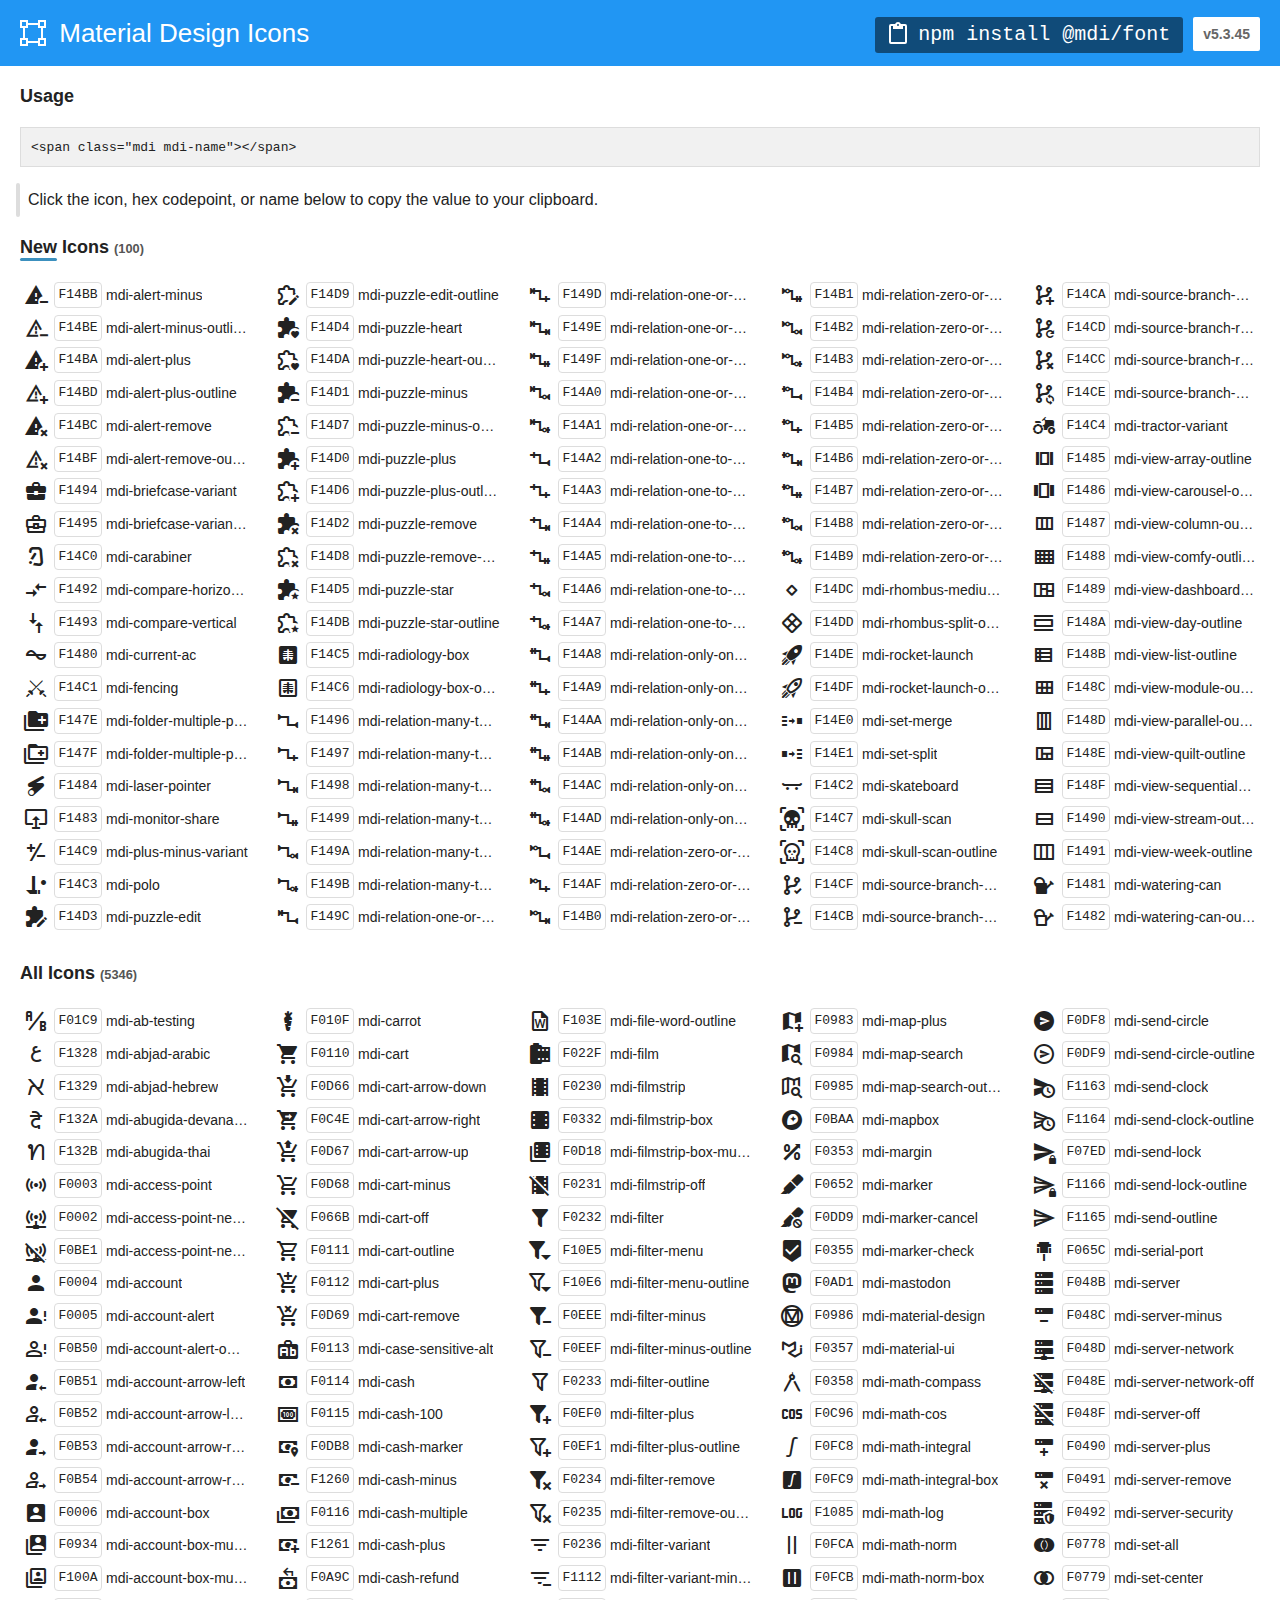
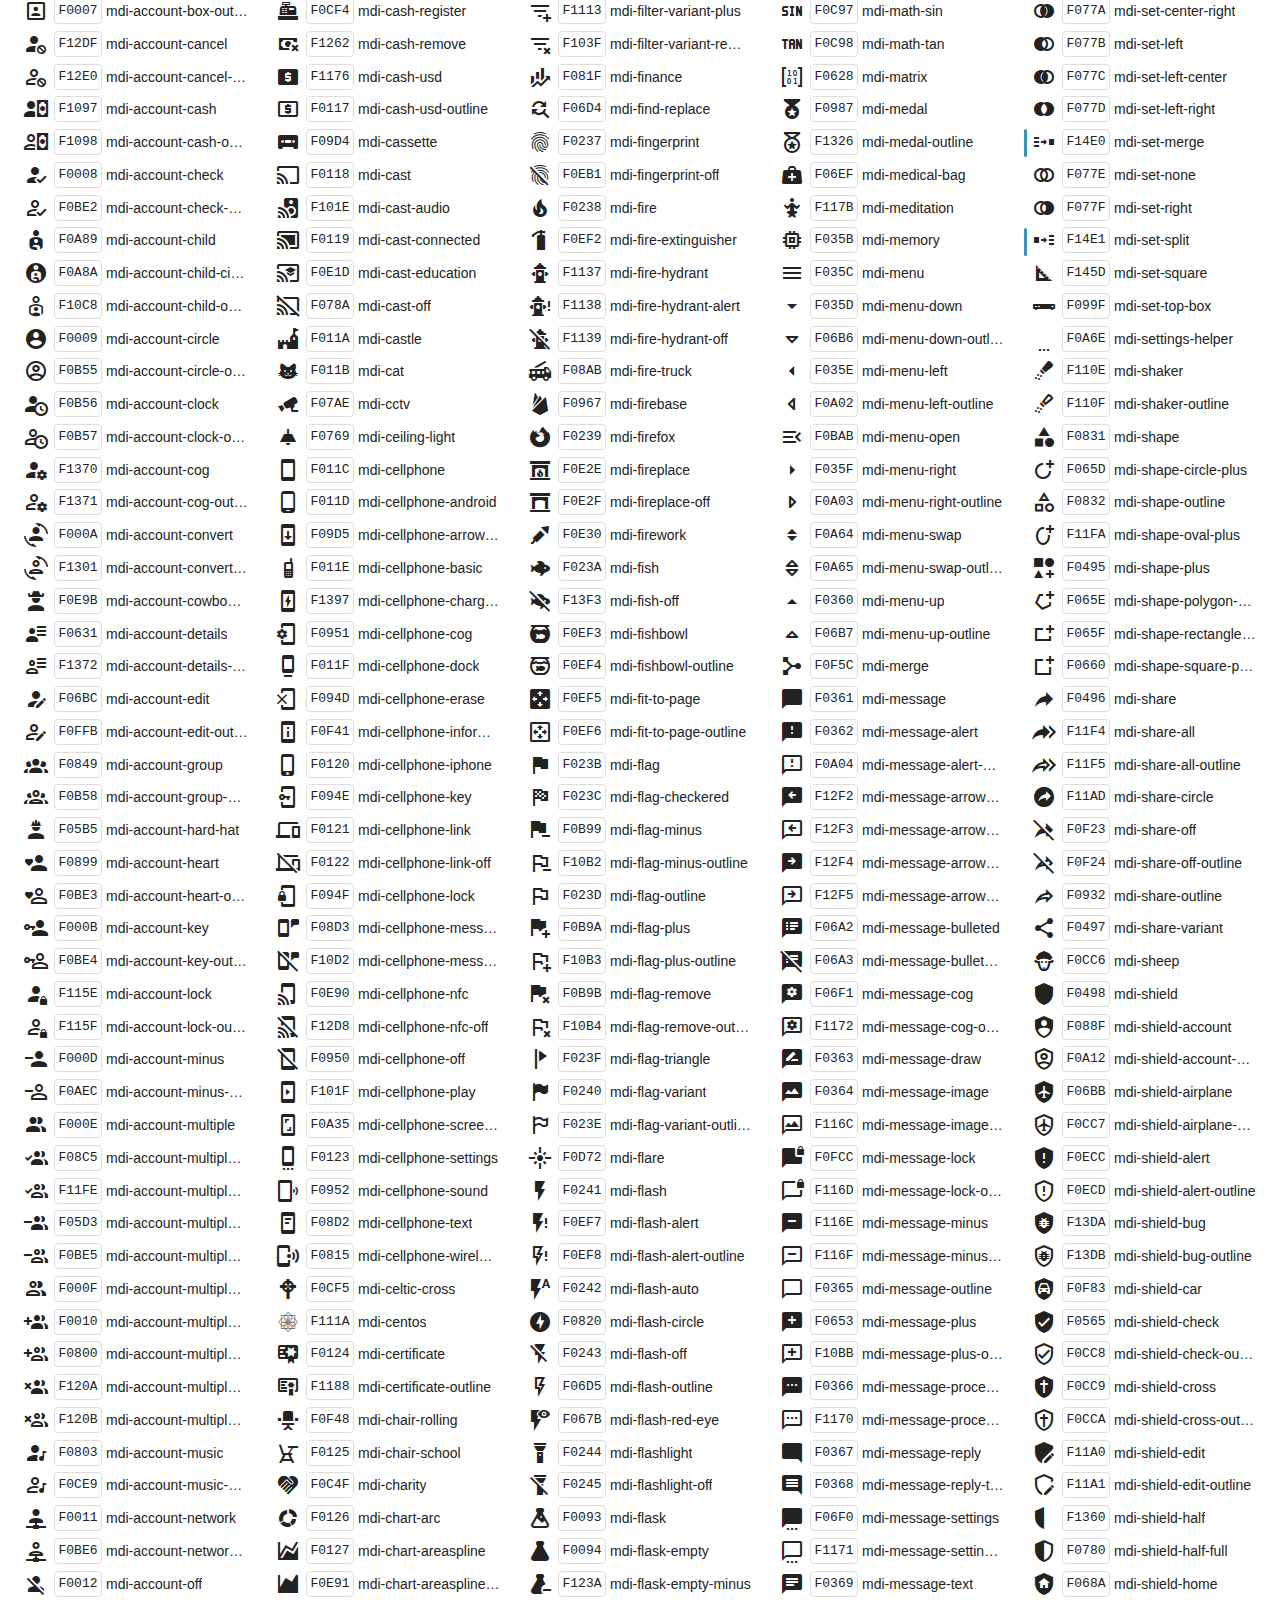
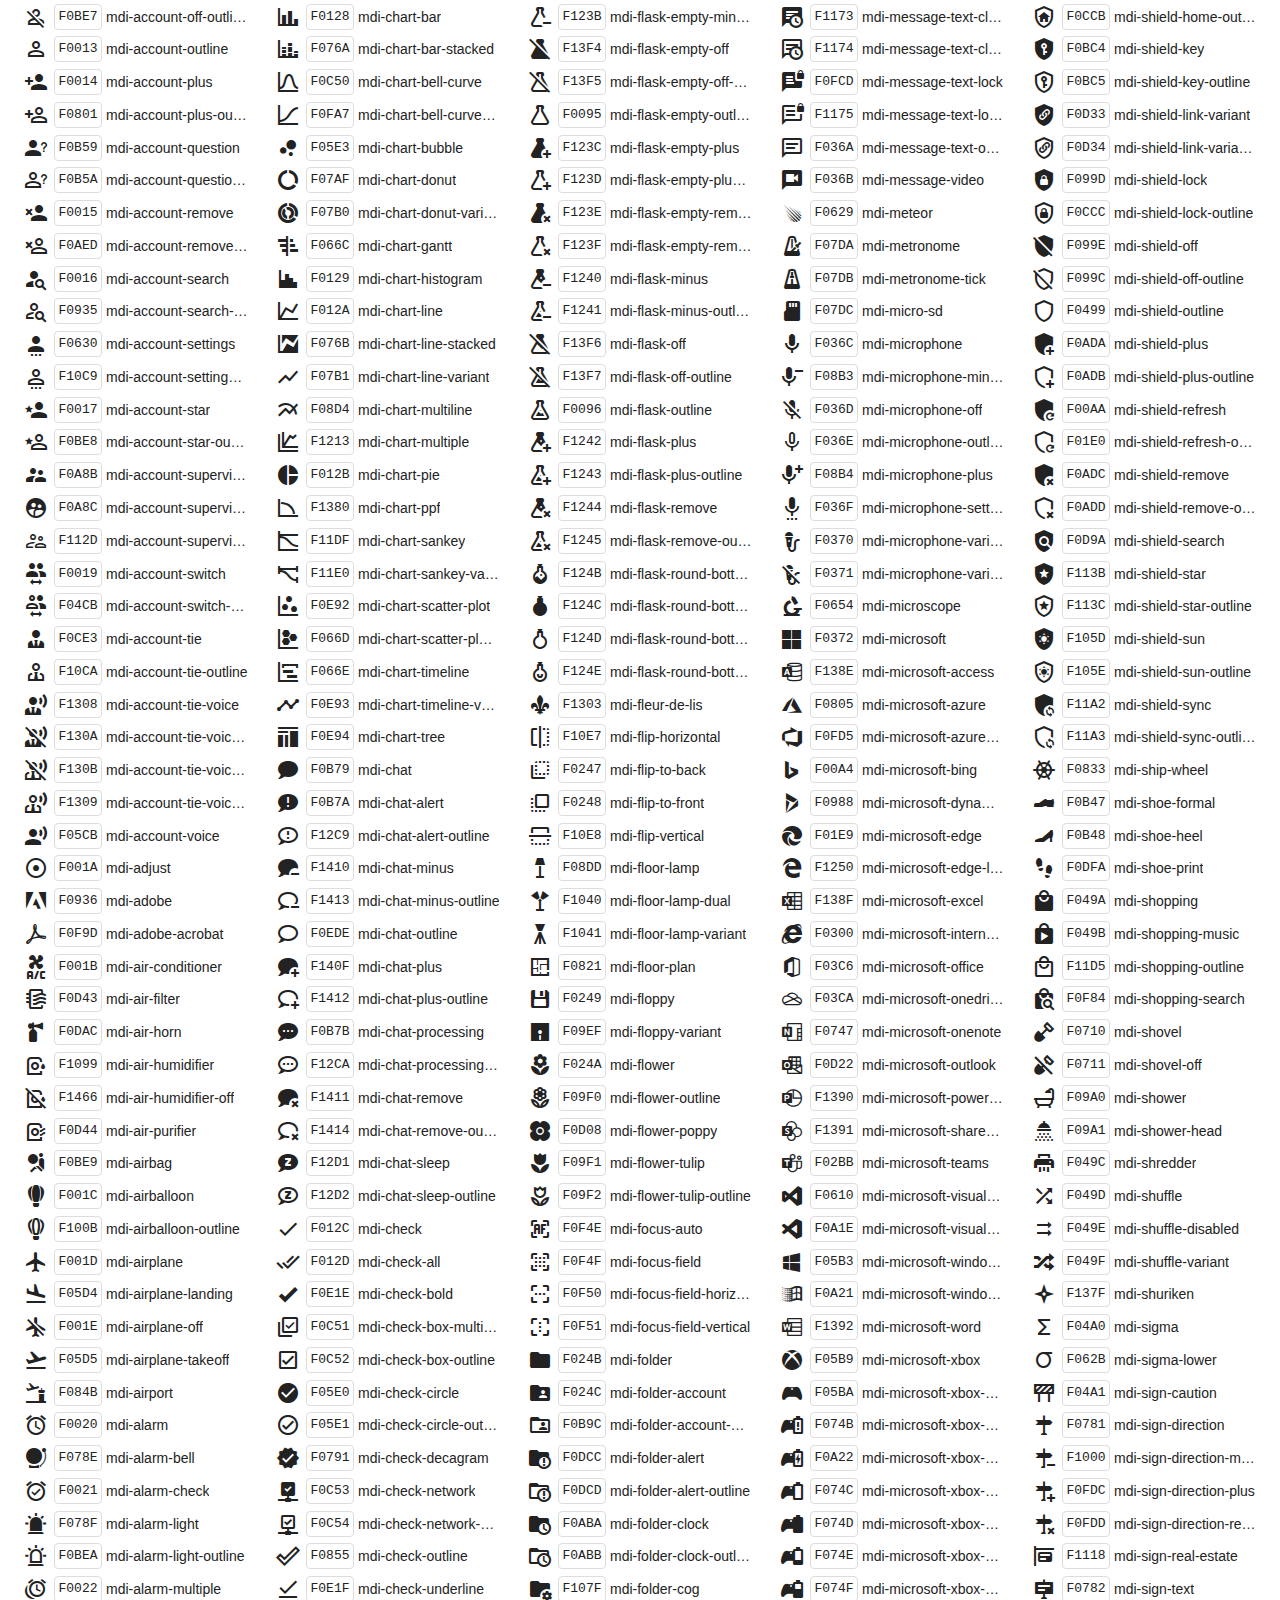
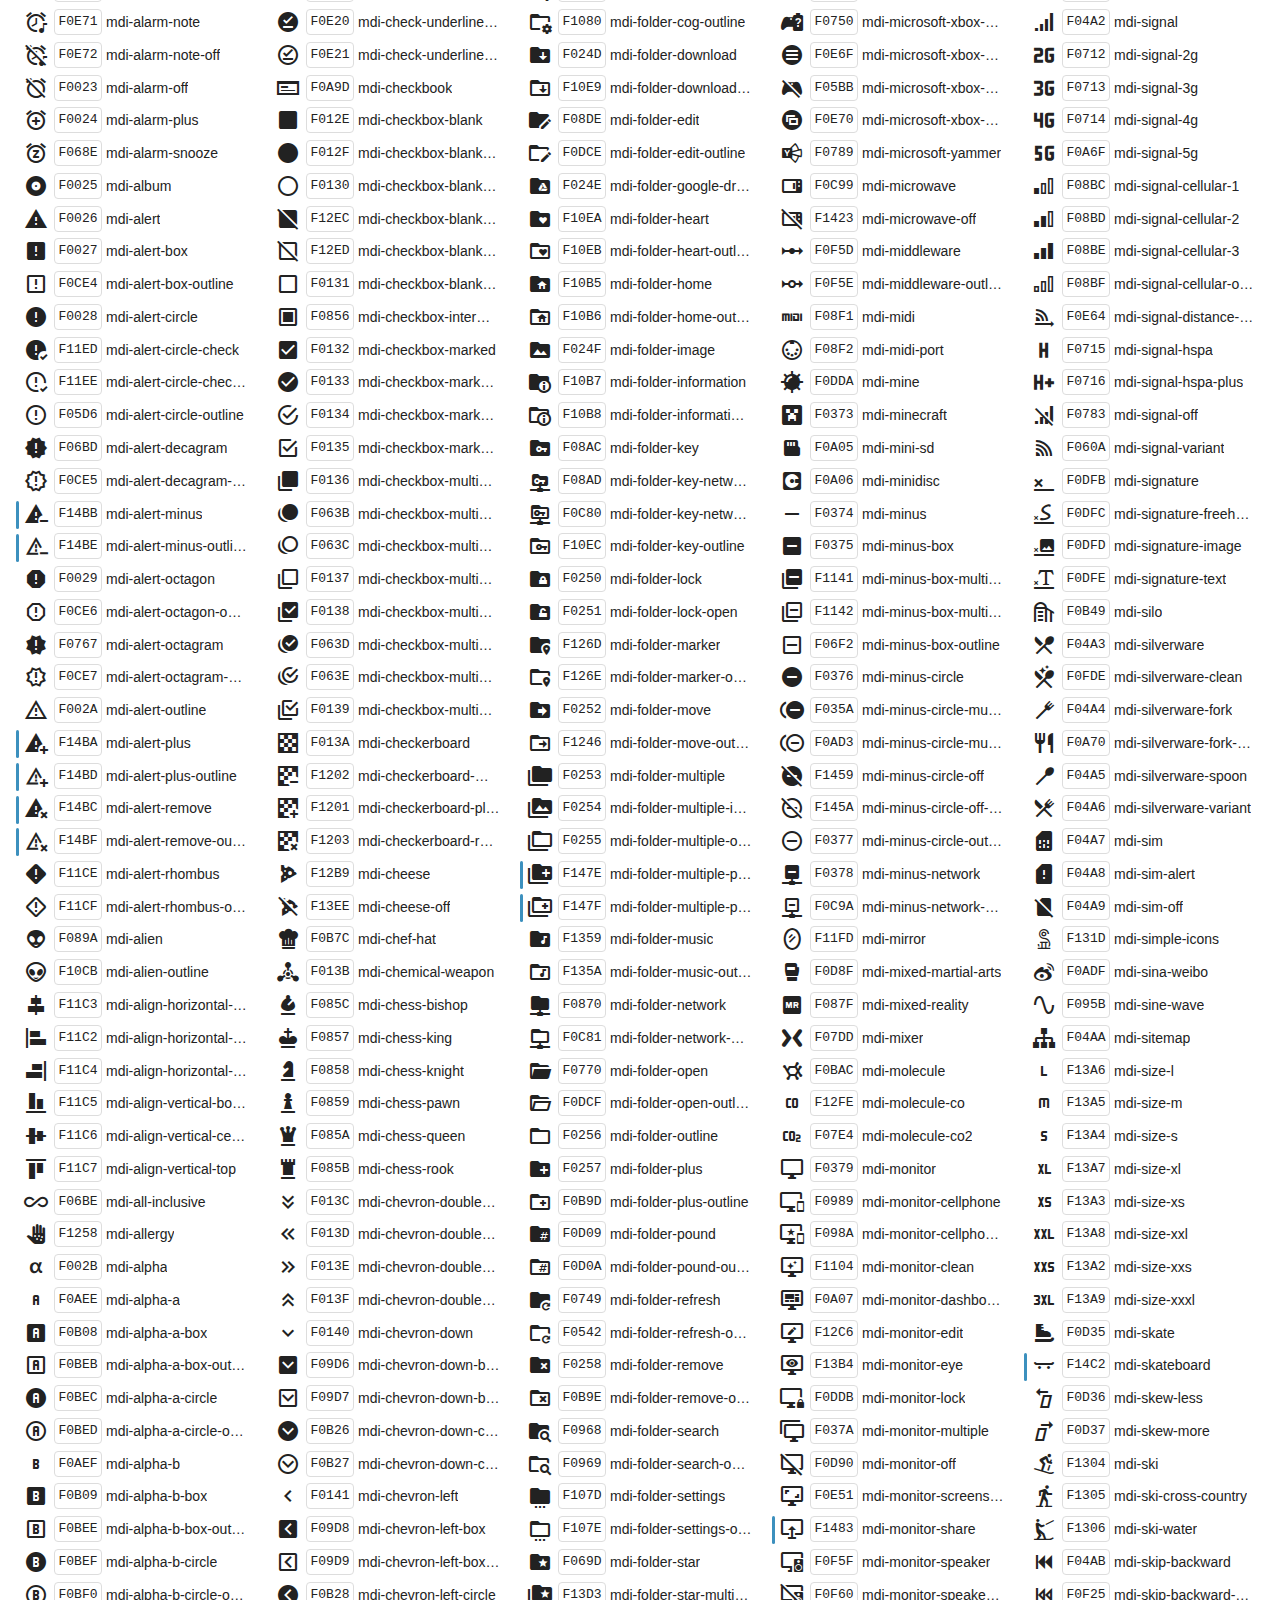
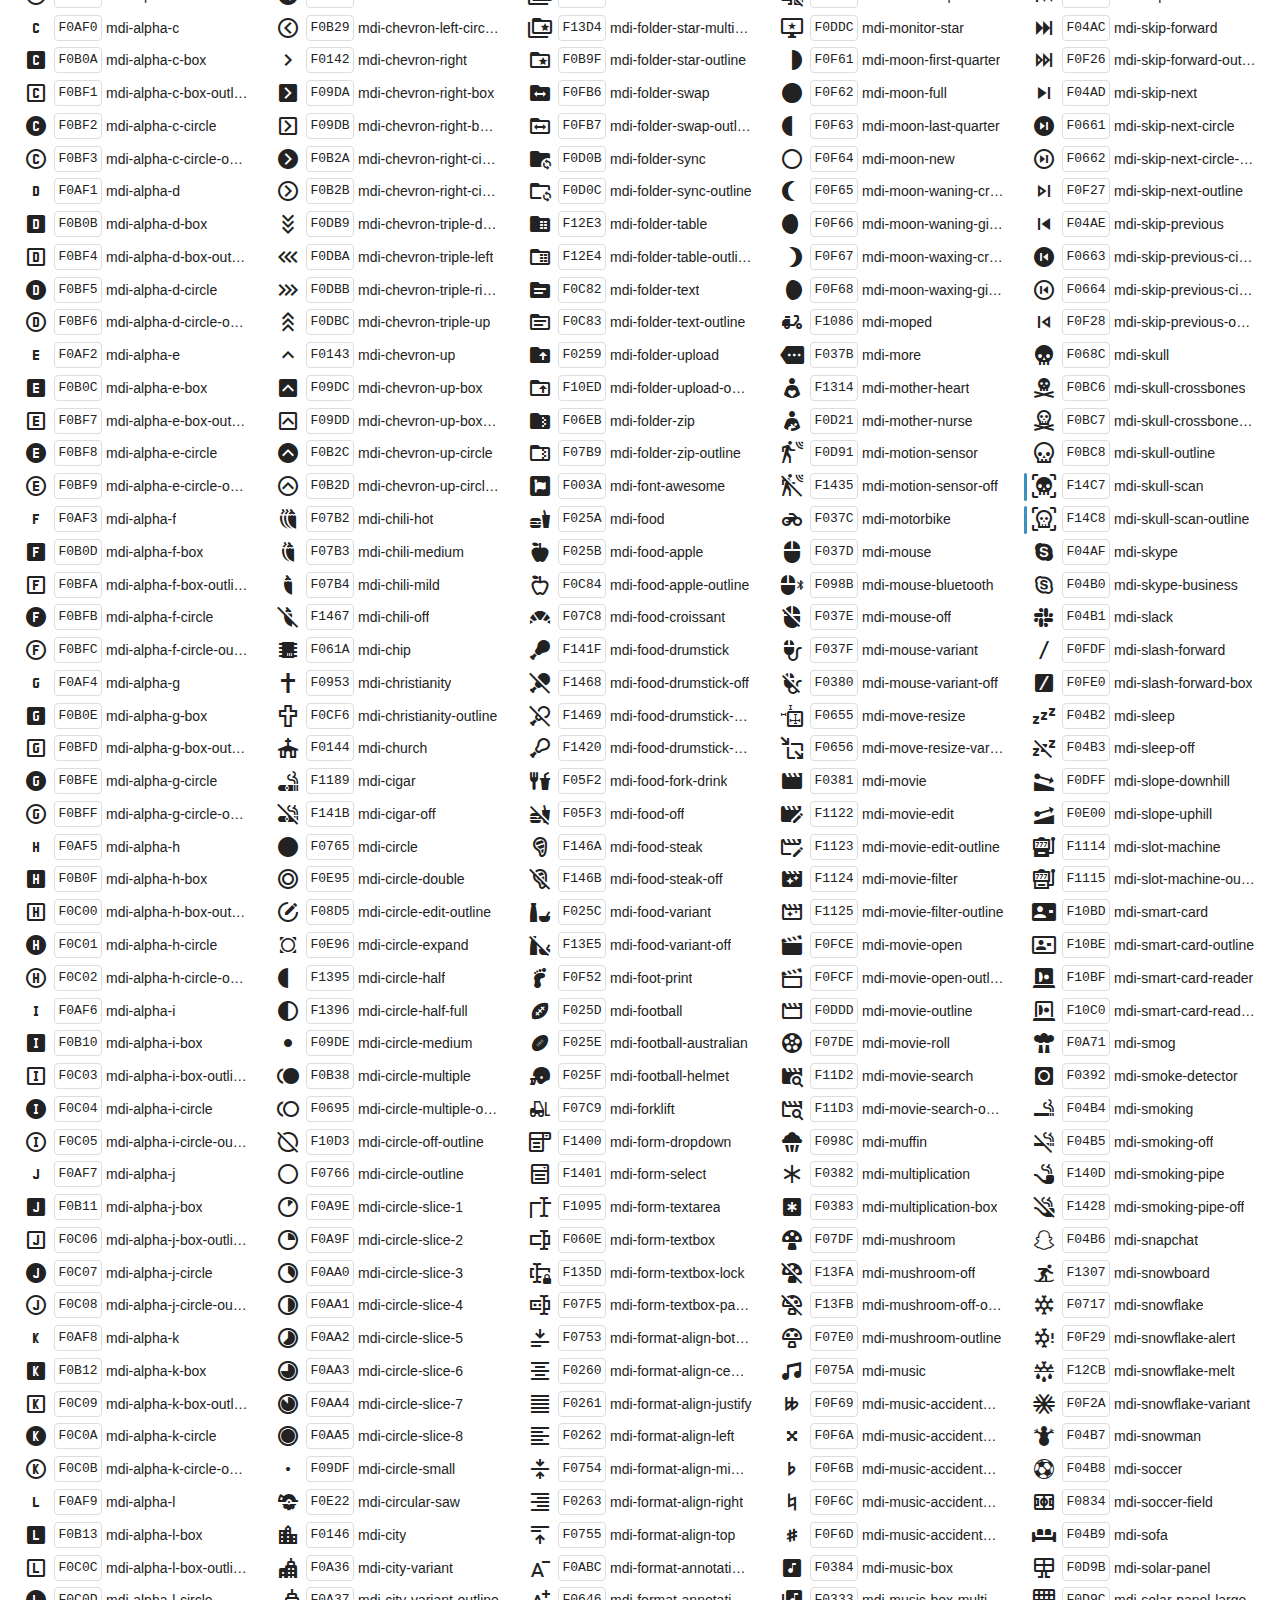
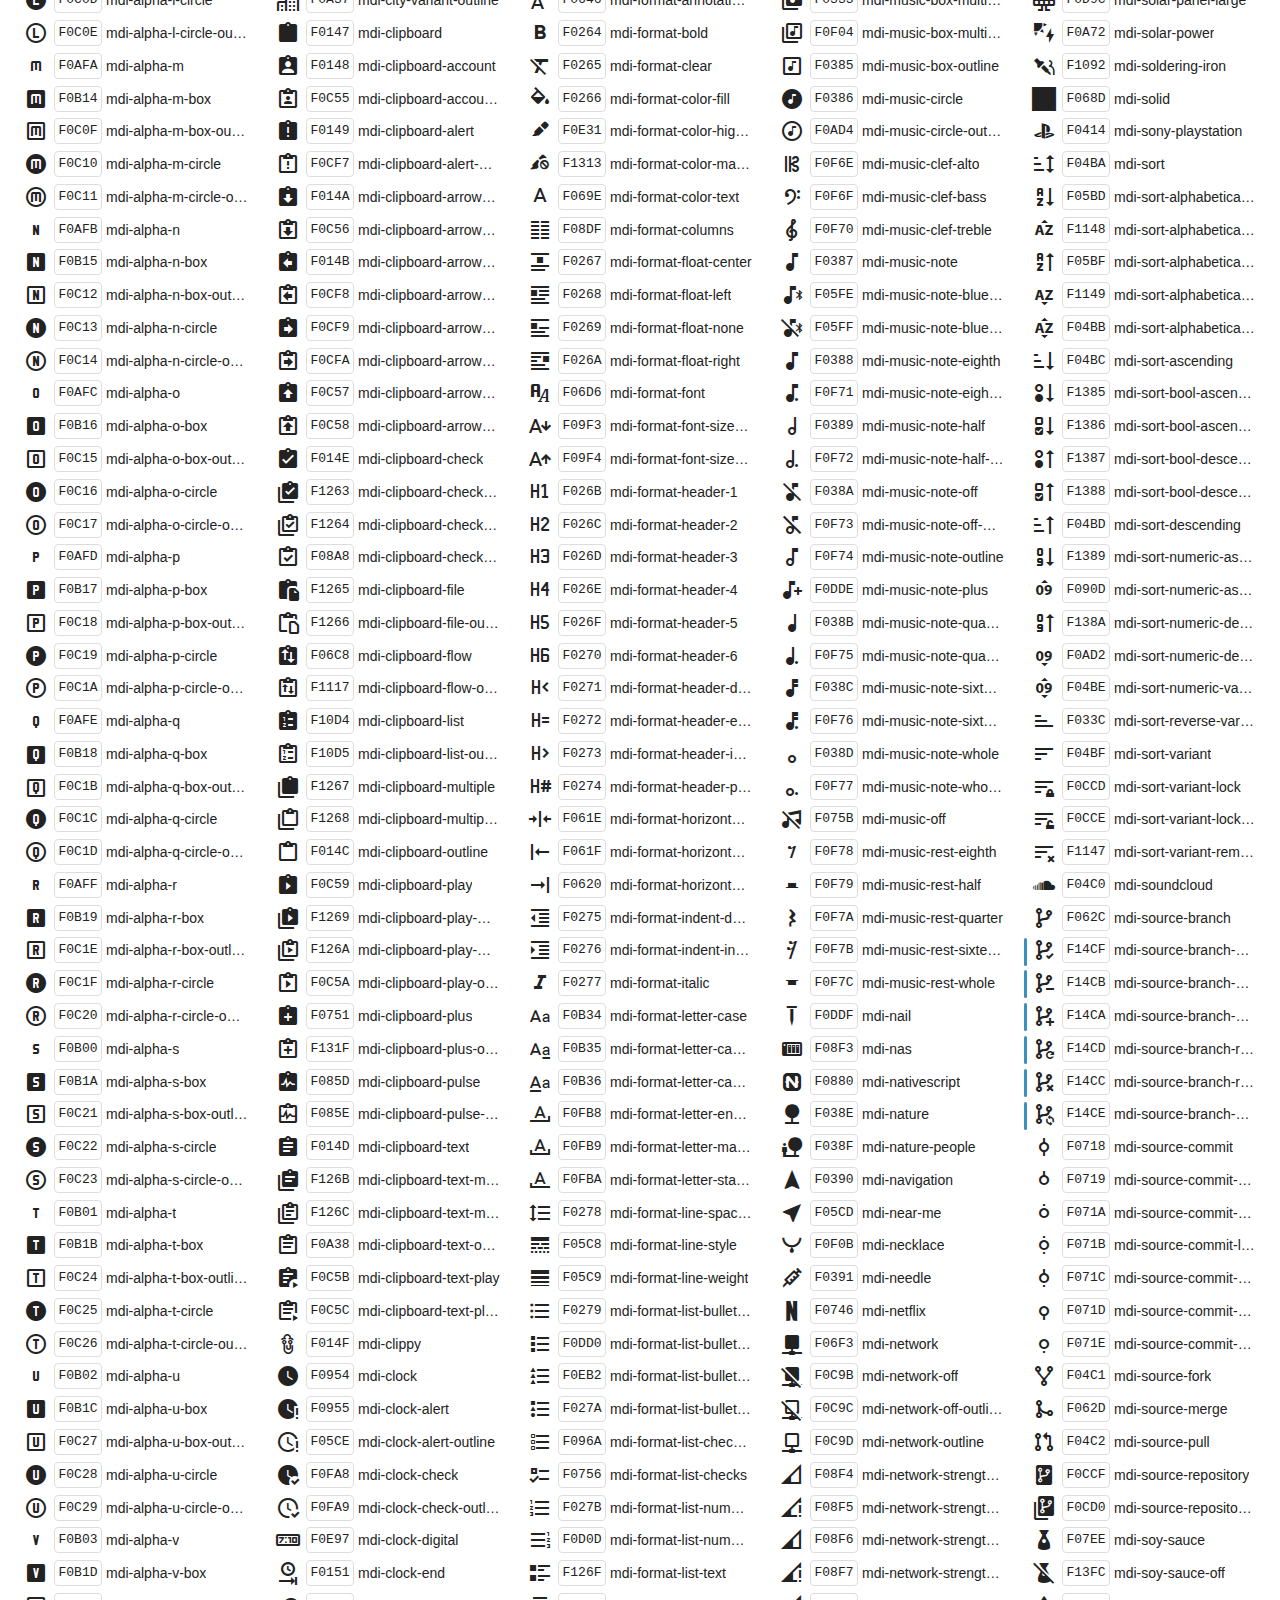
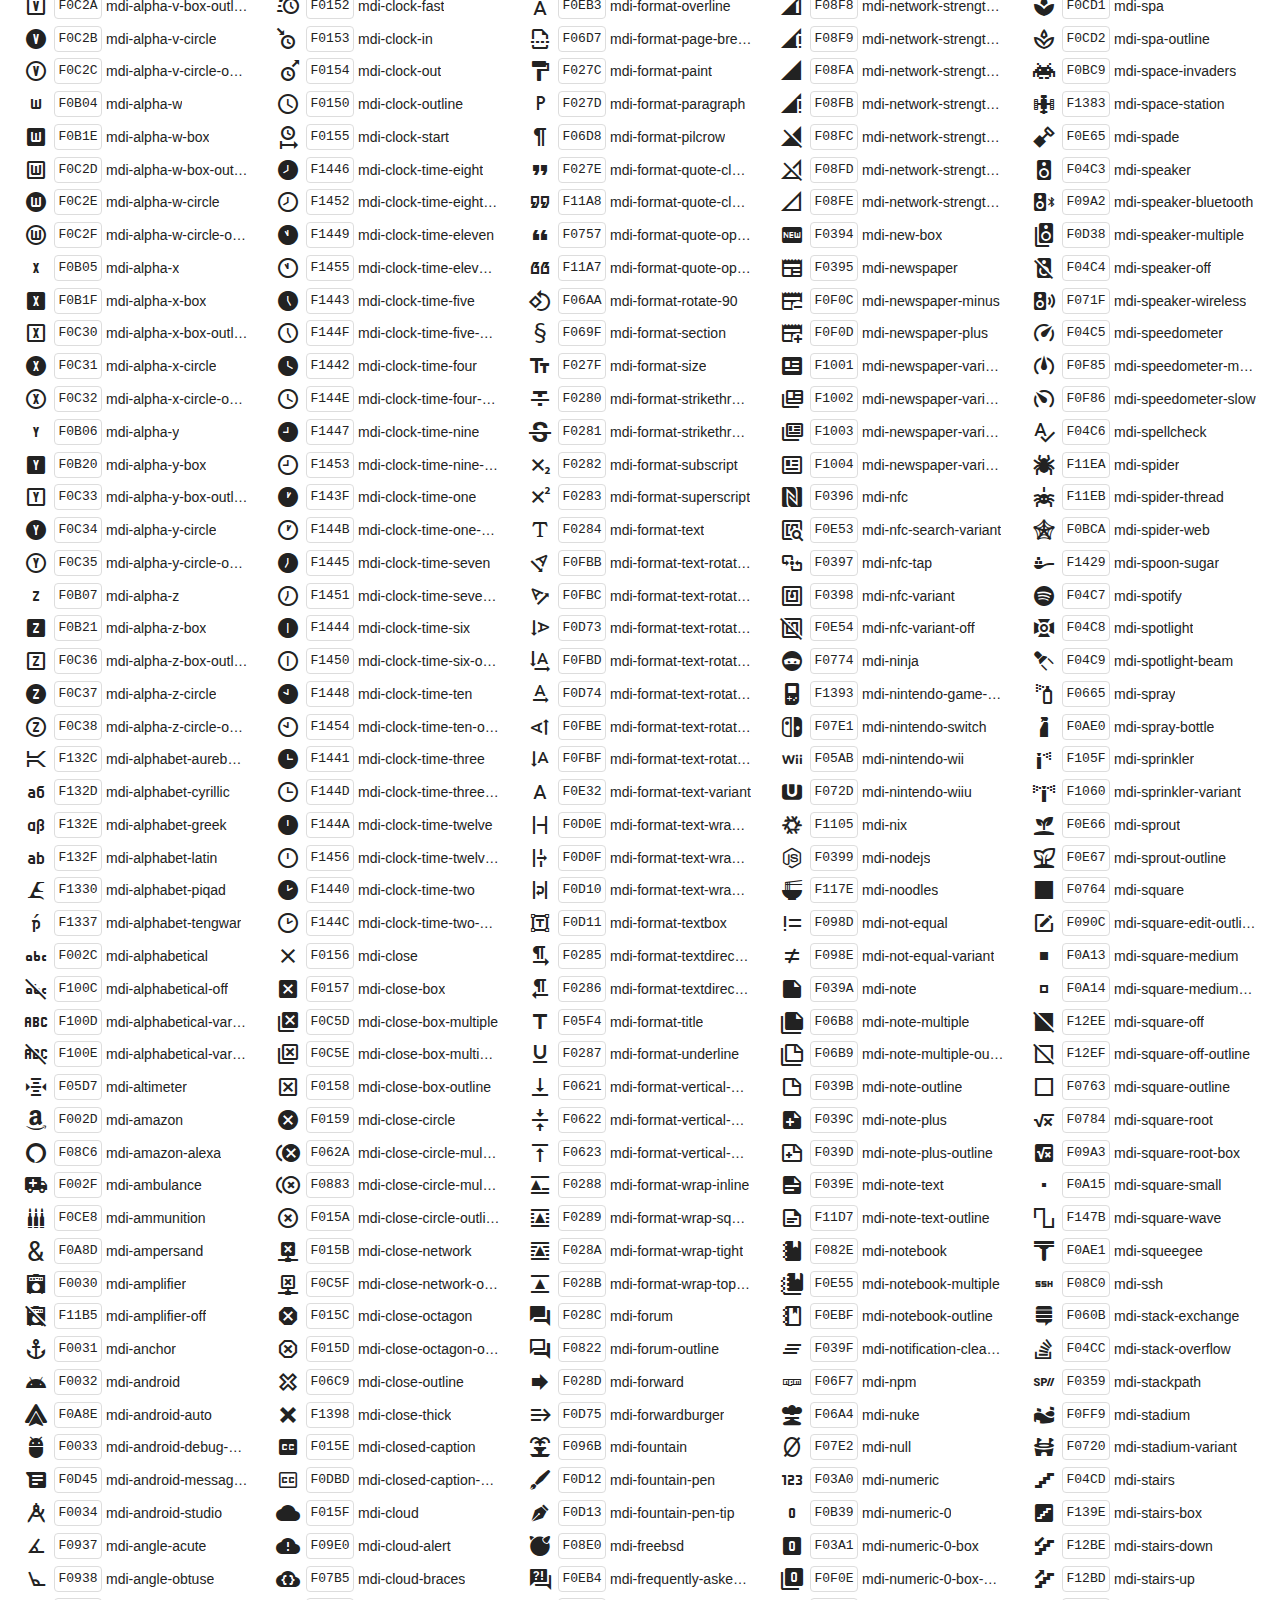
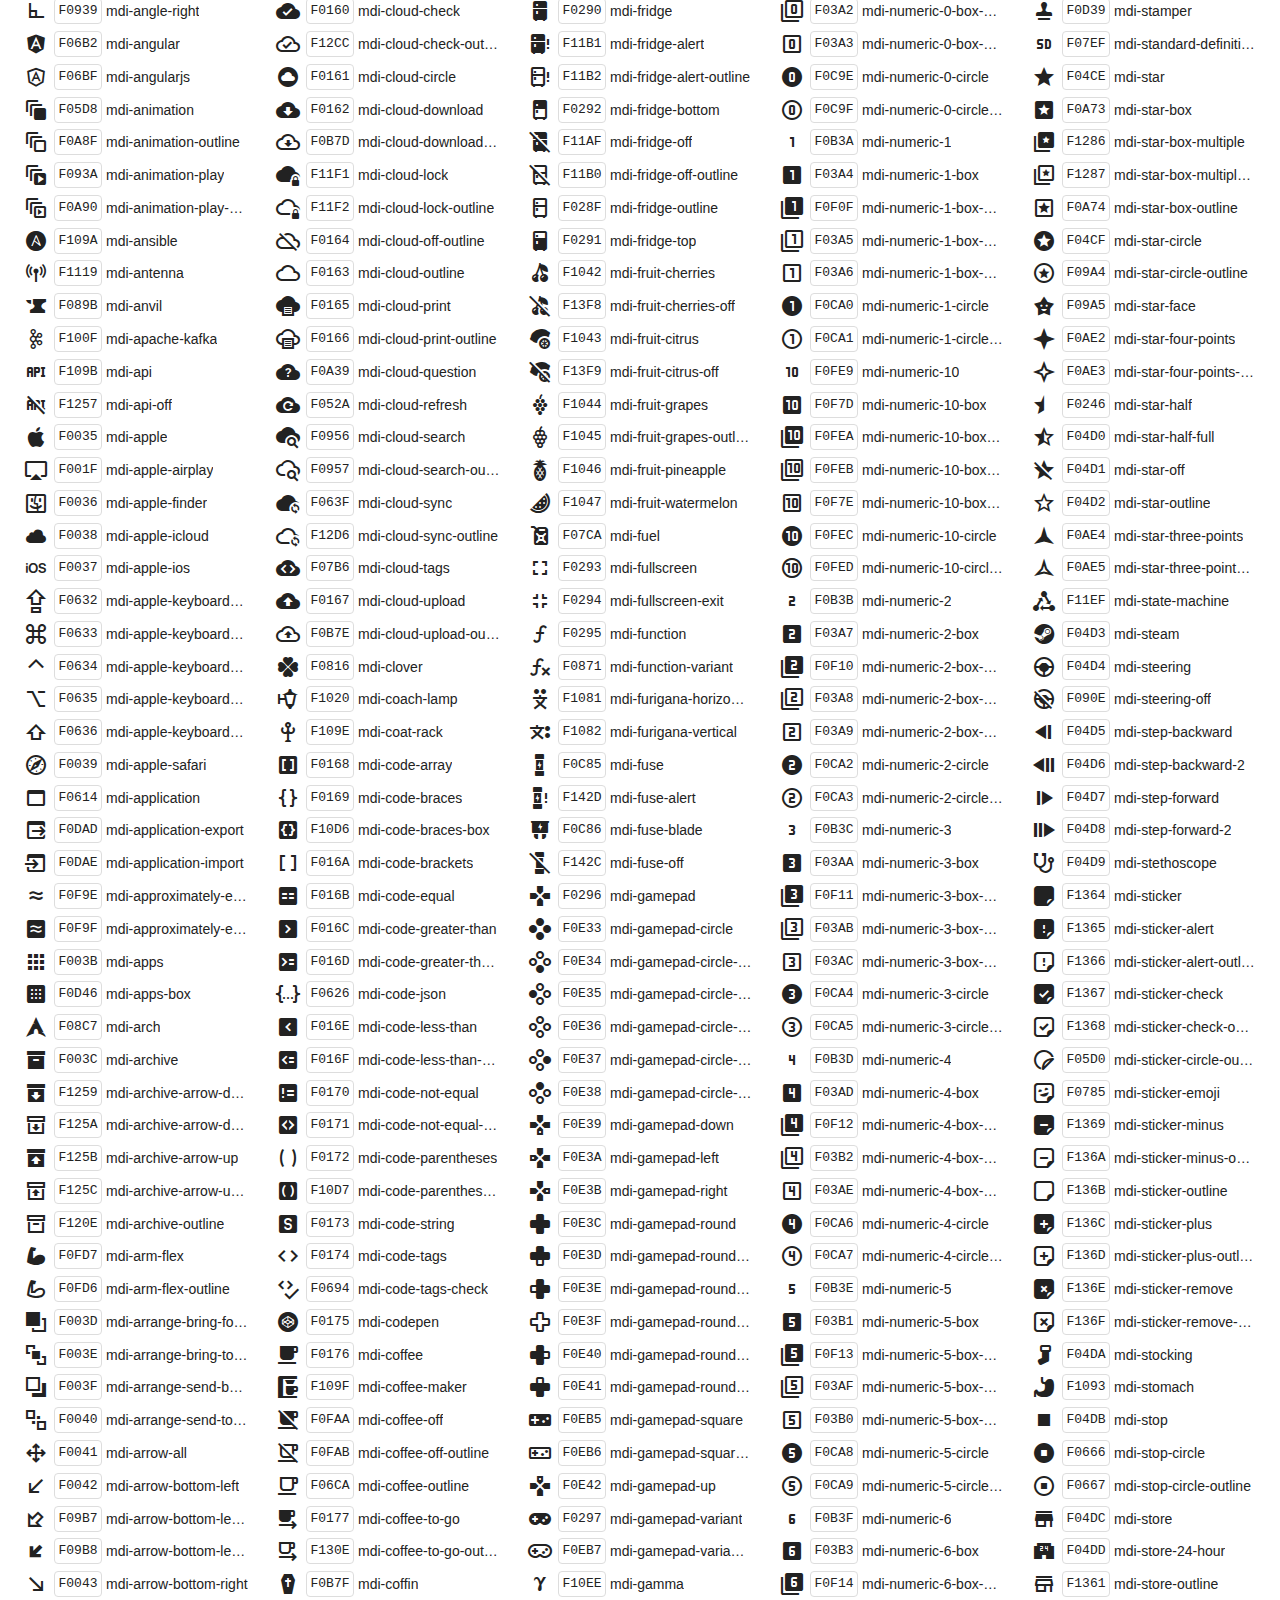
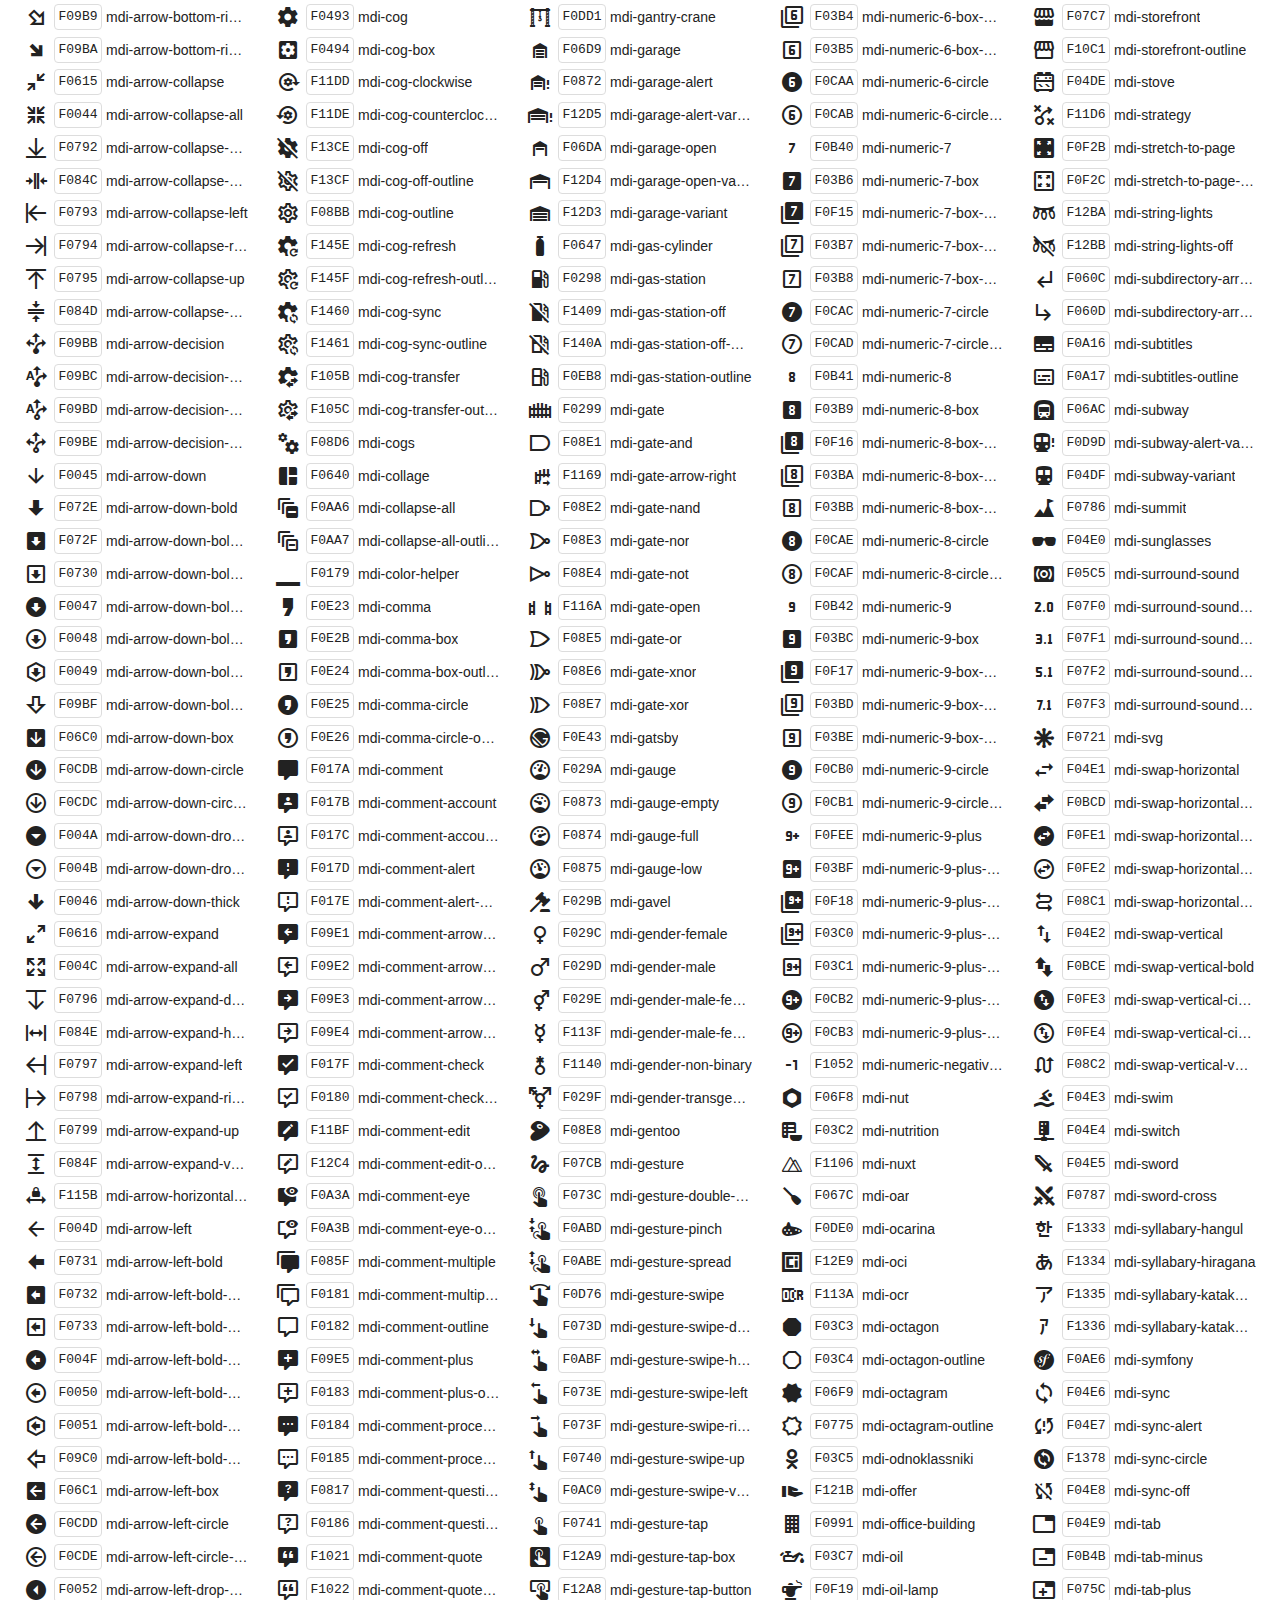
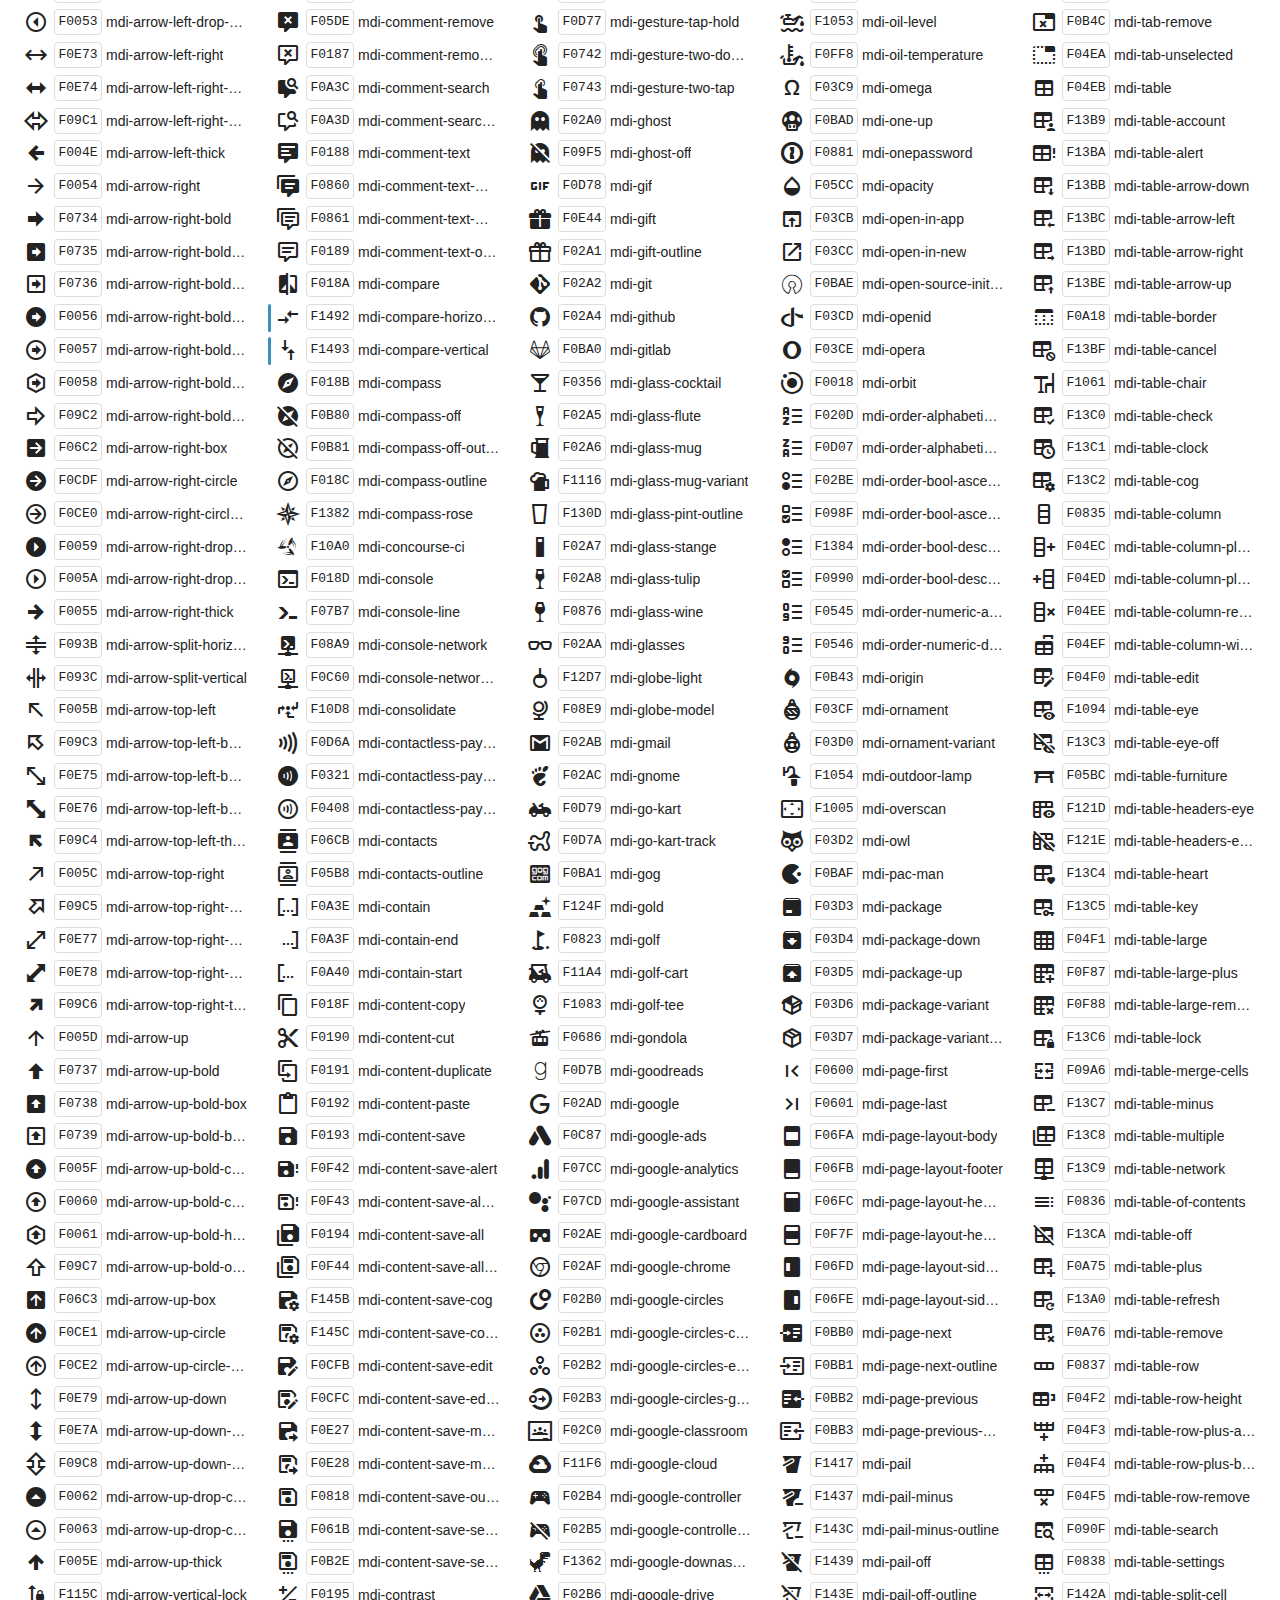
==== libs/MaterialDesign-Webfont-master/preview.html @ 8e185ec0 "Commit inicial" ====
﻿<!doctype html>
<html lang="en">

<head>
    <meta charset="utf-8" />
    <meta name="google" content="notranslate">
    <title>Material Design Icons</title>
    <style>
        * {
            margin: 0;
            padding: 0;
        }

        body {
            margin: 0;
            padding: 0;
            background: #fff;
            color: #222;
        }

        h1,
        h2,
        h3,
        p,
        div,
        blockquote,
        footer {
            font-family: "Helvetica Neue", Arial, sans-serif;
        }

        h1 {
            padding: 20px 20px 16px 20px;
            font-size: 26px;
            line-height: 26px;
            font-weight: normal;
            color: #FFF;
            background-color: #2196F3;
        }

        h1 svg {
            vertical-align: middle;
            width: 26px;
            height: 26px;
            margin: 0 6px 4px 0;
        }

        h1 svg path {
            fill: #FFF;
        }

        h1 .version {
            font-size: 14px;
            background: #FFF;
            padding: 4px 10px;
            float: right;
            border-radius: 2px;
            margin: -3px 0 0 0;
            color: #666;
            font-weight: bold;
        }

        h1 .version::before {
            content: 'v';
        }

        h1 code {
            font-size: 20px;
            background: rgba(0, 0, 0, 0.5);
            padding: 4px 12px;
            border-radius: 3px;
            float: right;
            margin: -3px 10px 0 0;
            border: 1px solid transparent;
            cursor: pointer;
        }

        h1 code:hover {
            border: 1px solid #FFF;
        }

        h1 code svg {
            width: 24px;
            height: 24px;
            margin: -1px -4px 0 -2px
        }

        h2 {
            font-size: 18px;
            padding: 20px;
        }

        h2 small {
            color: #555;
            font-size: 0.8rem;
        }

        h2 small::before {
            content: '(';
        }

        h2 small::after {
            content: ')';
        }

        h2 span {
            position: relative;
        }

        h2.newicons span::before {
            position: absolute;
            content: ' ';
            width: 100%;
            height: 0.2rem;
            bottom: -0.25rem;
            background: #3C90BE;
            border-radius: 0.1rem;
        }

        h2.deprecatedicons span::before {
            position: absolute;
            content: ' ';
            width: 100%;
            height: 0.2rem;
            bottom: -0.25rem;
            background: #BE3C3C;
            border-radius: 0.1rem;
        }

        h3 {
            font-size: 14px;
            padding: 10px 20px 0 20px;
            font-weight: bold;
        }

        p {
            padding: 10px 20px;
        }

        p code {
            display: inline-block;
            vertical-align: middle;
            background: #F1F1F1;
            padding: 3px 5px;
            border-radius: 3px;
            border: 1px solid #DDD;
        }

        p i.mdi {
            vertical-align: middle;
            border-radius: 4px;
            display: inline-block;
        }

        p i.mdi.dark-demo {
            background: #333;
        }

        p.note {
            color: #999;
            font-size: 14px;
            padding: 0 20px 5px 20px;
        }

        p.deprecated {
            margin: -0.5rem 0 0.25rem 0;
        }

        p.extras {
            margin-top: -0.5rem;
        }

        div.icons {
            padding: 0 20px 10px 20px;
            -webkit-column-count: 5;
            -moz-column-count: 5;
            column-count: 5;
            -webkit-column-gap: 20px;
            -moz-column-gap: 20px;
            column-gap: 20px;
        }

        div.icons div {
            line-height: 2em;
        }

        div.icons div span {
            cursor: pointer;
            font-size: 14px;
            text-overflow: ellipsis;
            display: inline-block;
            max-width: calc(100% - 90px);
            overflow: hidden;
            vertical-align: middle;
            white-space: nowrap;
        }

        div.icons div code:hover,
        div.icons div span:hover,
        div.icons div i:hover {
            color: #3c90be;
        }

        div.icons div code:hover {
            border-color: #3c90be;
        }

        div.icons div code {
            border: 1px solid #DDD;
            width: 46px;
            margin-left: 2px;
            margin-right: 4px;
            border-radius: 4px;
            display: inline-block;
            vertical-align: middle;
            text-align: center;
            line-height: 24px;
            cursor: pointer;
        }

        div.icons div i {
            display: inline-block;
            width: 32px;
            height: 24px;
            text-align: center;
            vertical-align: middle;
            cursor: pointer;
            line-height: 24px;
        }

        div.icons .mdi::before {
            font-size: 24px;
        }

        div.icons div.new::before {
            content: ' ';
            width: 0.2rem;
            height: 1.75rem;
            position: absolute;
            margin-top: 0.25rem;
            margin-left: -0.25rem;
            background: #3C90BE;
            border-radius: 0.1rem;
        }

        div.icons div.deprecated::before {
            content: ' ';
            width: 0.2rem;
            height: 1.75rem;
            position: absolute;
            margin-top: 0.25rem;
            margin-left: -0.25rem;
            background: #BE3C3C;
            border-radius: 0.1rem;
        }

        pre {
            margin: 0 20px;
            font-family: Consolas, monospace;
            padding: 10px;
            border: 1px solid #DDD;
            background: #F1F1F1;
        }

        blockquote {
            position: relative;
            margin: 1rem 1rem 0 1rem;
            padding: 0.5rem 0.5rem 0.5rem 0.75rem;
        }

        blockquote.note::before {
            content: ' ';
            width: 0.25rem;
            height: 100%;
            background: #DDD;
            position: absolute;
            border-radius: 0.25rem;
            top: 0;
            left: 0;
        }

        blockquote.deprecated::before {
            content: ' ';
            width: 0.25rem;
            height: 100%;
            background: #BE3C3C;
            position: absolute;
            border-radius: 0.25rem;
            top: 0;
            left: 0;
        }

        div.copied {
            position: fixed;
            top: 100px;
            left: 50%;
            width: 200px;
            text-align: center;
            color: #3c763d;
            background-color: #dff0d8;
            border: 1px solid #d6e9c6;
            padding: 10px 15px;
            border-radius: 4px;
            margin-left: -100px;
            box-shadow: 0 0 10px rgba(0, 0, 0, 0.2);
        }

        div.examples {
            display: flex;
            flex-wrap: wrap;
            margin: 0.5rem 1.25rem;
        }

        div.examples > div {
            display: flex;
            margin-right: 0.5rem;
            margin-bottom: 0.5rem;
        }

        div.examples > div > div:first-child {
            display: flex;
            padding: 0.5rem;
            border-radius: 0.25rem;
            box-shadow: 0 0 0.25rem rgba(0, 0, 0, 0.4);
            background: #FFF;
            z-index: 1;
            align-items: center;
            justify-content: center;
        }

        div.examples > div > div:first-child + div {
            display: flex;
            margin-left: -0.25rem;
            padding: 0.5rem 0.75rem 0.5rem 1rem;
            background: #222;
            border-radius: 0 0.25rem 0.25rem 0;
        }

        div.examples > div > div:first-child + div > code {
            color: #FFF;
            align-self: center;
        }

        div.examples > div > div.dark:first-child {
            background: #444;
        }

        div.examples i {
            display: flex;
        }

        div.examples-size > div > div:first-child {
            min-width: 3rem;
        }

        footer {
            display: flex;
            padding: 20px;
            color: #666;
            border-top: 1px solid #DDD;
            background: #F1F1F1;
        }

        footer > div:first-child {
            flex: 1;
        }

        footer > div:last-child {
            text-align: right;
        }

        footer a {
            color: #e91e63;
            text-decoration: none;
        }

        footer a:hover {
            text-decoration: underline;
        }
    </style>
    <link href="css/materialdesignicons.min.css" media="all" rel="stylesheet" type="text/css" />
</head>

<body>
    <h1>
        <svg>
            <path d="M0,0H8V3H18V0H26V8H23V18H26V26H18V23H8V21H18V18H21V8H18V5H8V8H5V18H8V26H0V18H3V8H0V0M2,2V6H6V2H2M2,20V24H6V20H2M20,2V6H24V2H20M20,20V24H24V20H20Z"></path>
        </svg>
        Material Design Icons
        <span class="version">5.3.45</span>
        <code id="npm" title="Copy to Clipboard">
            <svg viewBox="0 0 24 24">
                <path d="M19,20H5V4H7V7H17V4H19M12,2A1,1 0 0,1 13,3A1,1 0 0,1 12,4A1,1 0 0,1 11,3A1,1 0 0,1 12,2M19,2H14.82C14.4,0.84 13.3,0 12,0C10.7,0 9.6,0.84 9.18,2H5A2,2 0 0,0 3,4V20A2,2 0 0,0 5,22H19A2,2 0 0,0 21,20V4A2,2 0 0,0 19,2Z" />
            </svg>
            npm install @mdi/font
        </code>
    </h1>

    <h2 class="usage">Usage</h2>
    <pre><code>&lt;span class=&quot;mdi mdi-<span id="name">name</span>&quot;&gt;&lt;/span&gt;</code></pre>

    <blockquote class="note">
        Click the icon, hex codepoint, or name below to copy the value to your clipboard.
    </blockquote>

    <h2 class="newicons"><span>New</span> Icons <small id="newIconsCount">-</small></h2>
    <div class="icons" id="newIcons"></div>

    <h2 class="icons">All Icons <small id="iconsCount">-</small></h2>
    <div class="icons" id="icons"></div>

    <h2 class="deprecatedicons"><span>Deprecated</span> Icons <small id="deprecatedIconsCount">-</small></h2>
    <p class="deprecated" id="deprecated">
        Deprecated icons will be removed in a future major release.
    </p>
    <div class="icons" id="deprecatedIcons"></div>

    <h2 class="extras">Extras</h2>

    <p class="extras">The helper CSS classes are listed below.</p>

    <section>
        <h3>Size</h3>

        <div class="examples examples-size">
            <div>
                <div>
                    <i class="mdi mdi-18px mdi-account"></i>
                </div>
                <div>
                    <code>mdi-18px</code>
                </div>
            </div>
            <div>
                <div>
                    <i class="mdi mdi-24px mdi-account"></i>
                </div>
                <div>
                    <code>mdi-24px</code>
                </div>
            </div>
            <div>
                <div>
                    <i class="mdi mdi-36px mdi-account"></i>
                </div>
                <div>
                    <code>mdi-36px</code>
                </div>
            </div>
            <div>
                <div>
                    <i class="mdi mdi-48px mdi-account"></i>
                </div>
                <div>
                    <code>mdi-48px</code>
                </div>
            </div>
        </div>
    </section>

    <h3>Rotate</h3>

    <div class="examples">
        <div>
            <div>
                <i class="mdi mdi-36px mdi-account"></i>
            </div>
        </div>
        <div>
            <div>
                <i class="mdi mdi-36px mdi-rotate-45 mdi-account"></i>
            </div>
            <div>
                <code>mdi-rotate-45</code> 
            </div>
        </div>
        <div>
            <div>
                <i class="mdi mdi-36px mdi-rotate-90 mdi-account"></i>
            </div>
            <div>
                <code>mdi-rotate-90</code>
            </div>
        </div>
        <div>
            <div>
                <i class="mdi mdi-36px mdi-rotate-135 mdi-account"></i>
            </div>
            <div>
                <code>mdi-rotate-135</code>
            </div>
        </div>
        <div>
            <div>
                <i class="mdi mdi-36px mdi-rotate-180 mdi-account"></i>
            </div>
            <div>
                <code>mdi-rotate-180</code>
            </div>
        </div>
        <div>
            <div>
                <i class="mdi mdi-36px mdi-rotate-225 mdi-account"></i>
            </div>
            <div>
                <code>mdi-rotate-225</code>
            </div>
        </div>
        <div>
            <div>
                <i class="mdi mdi-36px mdi-rotate-270 mdi-account"></i>
            </div>
            <div>
                <code>mdi-rotate-270</code>
            </div>
        </div>
        <div>
            <div>
                <i class="mdi mdi-36px mdi-rotate-315 mdi-account"></i>
            </div>
            <div>
                <code>mdi-rotate-315</code> 
            </div>
        </div>
    </div>

    <h3>Flip</h3>

    <div class="examples">
        <div>
            <div>
                <i class="mdi mdi-36px mdi-account-alert"></i>
            </div>
        </div>
        <div>
            <div>
                <i class="mdi mdi-36px mdi-flip-h mdi-account-alert"></i>
            </div>
            <div>
                <code>mdi-flip-h</code> 
            </div>
        </div>
        <div>
            <div>
                <i class="mdi mdi-36px mdi-flip-v mdi-account-alert"></i>
            </div>
            <div>
                <code>mdi-flip-v</code> 
            </div>
        </div>
    </div>

    <p class="note"><strong>Note:</strong> We do not include the ability to use <code>mdi-flip-*</code> and
        <code>mdi-rotate-*</code> at the same time.</p>

    <h3>Spin</h3>

    <div class="examples">
        <div>
            <div>
                <i class="mdi mdi-36px mdi-spin mdi-loading"></i>
            </div>
            <div>
                <code>mdi-spin</code>
            </div>
        </div>
        <div>
            <div>
                <i class="mdi mdi-36px mdi-spin mdi-star"></i>
            </div>
            <div>
                <code>mdi-spin</code>
            </div>
        </div>
    </div>

    <h3>Color</h3>

    <div class="examples">
        <div>
            <div class="dark">
                <i class="mdi mdi-36px mdi-light mdi-account dark-demo"></i>
            </div>
            <div>
                <code>mdi-light</code>
            </div>
        </div>
        <div>
            <div class="dark">
                <i class="mdi mdi-36px mdi-light mdi-inactive mdi-account dark-demo"></i>
            </div>
            <div>
                <code>mdi-light mdi-inactive</code>
            </div>
        </div>
        <div>
            <div>
                <i class="mdi mdi-36px mdi-dark mdi-account"></i>
            </div>
            <div>
                <code>mdi-dark</code>
            </div>
        </div>
        <div>
            <div>
                <i class="mdi mdi-36px mdi-dark mdi-inactive mdi-account"></i>
            </div>
            <div>
                <code>mdi-dark mdi-inactive</code> 
            </div>
        </div>
    </div>

    <footer>
        <div>
            Generated with <a href="https://npmjs.com/package/@mdi/font-build">@mdi/font-build</a>
            by <a href="http://MaterialDesignIcons.com/">MaterialDesignIcons.com</a>.
        </div>
        <div>
            <a href="https://www.npmjs.com/org/mdi" target="_blank">NPM @mdi Organization</a>
        </div>
    </footer>

    <script type="text/javascript">
        function isNew(icon) {
            return icon.version === '5.3.45';
        }
        function isDeprecated(icon) {
            return typeof icon.deprecated == 'undefined'
                ? false
                : icon.deprecated;
        }
        function copyText(text) {
            var copyFrom = document.createElement('textarea');
            copyFrom.setAttribute("style", "position:fixed;opacity:0;top:100px;left:100px;");
            copyFrom.value = text;
            document.body.appendChild(copyFrom);
            copyFrom.select();
            document.execCommand('copy');
            var copied = document.createElement('div');
            copied.setAttribute('class', 'copied');
            copied.appendChild(document.createTextNode('Copied to Clipboard'));
            document.body.appendChild(copied);
            setTimeout(function () {
                document.body.removeChild(copyFrom);
                document.body.removeChild(copied);
            }, 1500);
        };
        function getIconItem(icon, isNewIcon, isDeprecatedIcon) {
            var div = document.createElement('div'),
                i = document.createElement('i');
            i.className = 'mdi mdi-' + icon.name;
            div.appendChild(i);
            var code = document.createElement('code');
            code.appendChild(document.createTextNode(icon.hex));
            div.appendChild(code);
            var span = document.createElement('span');
            span.appendChild(document.createTextNode('mdi-' + icon.name));
            div.appendChild(span);
            span.onclick = function () {
                document.getElementById('name').innerHTML = icon.name;
            };
            i.onmouseup = function () {
                copyText(String.fromCodePoint(parseInt(icon.hex, 16)));
            };
            code.onmouseup = function () {
                copyText(icon.hex);
            };
            span.onmouseup = function () {
                copyText('mdi-' + icon.name);
            };
            if (isNewIcon) {
                div.className = 'new';
            }
            if (isDeprecatedIcon) {
                div.className = 'deprecated';
            }
            return div;
        }
        (function () {
            var iconsCount = 0;
            var newIconsCount = 0;
            var deprecatedIconsCount = 0;
            var icons = [{name:"ab-testing",hex:"F01C9",version:"4.0.96"},{name:"abjad-arabic",hex:"F1328",version:"4.9.95"},{name:"abjad-hebrew",hex:"F1329",version:"4.9.95"},{name:"abugida-devanagari",hex:"F132A",version:"4.9.95"},{name:"abugida-thai",hex:"F132B",version:"4.9.95"},{name:"access-point",hex:"F0003",version:"1.5.54"},{name:"access-point-network",hex:"F0002",version:"1.5.54"},{name:"access-point-network-off",hex:"F0BE1",version:"3.2.89"},{name:"account",hex:"F0004",version:"1.5.54"},{name:"account-alert",hex:"F0005",version:"1.5.54"},{name:"account-alert-outline",hex:"F0B50",version:"3.0.39"},{name:"account-arrow-left",hex:"F0B51",version:"3.0.39"},{name:"account-arrow-left-outline",hex:"F0B52",version:"3.0.39"},{name:"account-arrow-right",hex:"F0B53",version:"3.0.39"},{name:"account-arrow-right-outline",hex:"F0B54",version:"3.0.39"},{name:"account-box",hex:"F0006",version:"1.5.54"},{name:"account-box-multiple",hex:"F0934",version:"2.4.85"},{name:"account-box-multiple-outline",hex:"F100A",version:"4.1.95"},{name:"account-box-outline",hex:"F0007",version:"1.5.54"},{name:"account-cancel",hex:"F12DF",version:"4.8.95"},{name:"account-cancel-outline",hex:"F12E0",version:"4.8.95"},{name:"account-cash",hex:"F1097",version:"4.2.95"},{name:"account-cash-outline",hex:"F1098",version:"4.2.95"},{name:"account-check",hex:"F0008",version:"1.5.54"},{name:"account-check-outline",hex:"F0BE2",version:"3.2.89"},{name:"account-child",hex:"F0A89",version:"2.7.94"},{name:"account-child-circle",hex:"F0A8A",version:"2.7.94"},{name:"account-child-outline",hex:"F10C8",version:"4.3.95"},{name:"account-circle",hex:"F0009",version:"1.5.54"},{name:"account-circle-outline",hex:"F0B55",version:"3.0.39"},{name:"account-clock",hex:"F0B56",version:"3.0.39"},{name:"account-clock-outline",hex:"F0B57",version:"3.0.39"},{name:"account-cog",hex:"F1370",version:"4.9.95"},{name:"account-cog-outline",hex:"F1371",version:"4.9.95"},{name:"account-convert",hex:"F000A",version:"1.5.54"},{name:"account-convert-outline",hex:"F1301",version:"4.8.95"},{name:"account-cowboy-hat",hex:"F0E9B",version:"3.7.94"},{name:"account-details",hex:"F0631",version:"1.6.50"},{name:"account-details-outline",hex:"F1372",version:"4.9.95"},{name:"account-edit",hex:"F06BC",version:"1.8.36"},{name:"account-edit-outline",hex:"F0FFB",version:"4.0.96"},{name:"account-group",hex:"F0849",version:"2.1.99"},{name:"account-group-outline",hex:"F0B58",version:"3.0.39"},{name:"account-hard-hat",hex:"F05B5",version:"1.5.54"},{name:"account-heart",hex:"F0899",version:"2.2.43"},{name:"account-heart-outline",hex:"F0BE3",version:"3.2.89"},{name:"account-key",hex:"F000B",version:"1.5.54"},{name:"account-key-outline",hex:"F0BE4",version:"3.2.89"},{name:"account-lock",hex:"F115E",version:"4.4.95"},{name:"account-lock-outline",hex:"F115F",version:"4.4.95"},{name:"account-minus",hex:"F000D",version:"1.5.54"},{name:"account-minus-outline",hex:"F0AEC",version:"2.8.94"},{name:"account-multiple",hex:"F000E",version:"1.5.54"},{name:"account-multiple-check",hex:"F08C5",version:"2.3.50"},{name:"account-multiple-check-outline",hex:"F11FE",version:"4.6.95"},{name:"account-multiple-minus",hex:"F05D3",version:"1.5.54"},{name:"account-multiple-minus-outline",hex:"F0BE5",version:"3.2.89"},{name:"account-multiple-outline",hex:"F000F",version:"1.5.54"},{name:"account-multiple-plus",hex:"F0010",version:"1.5.54"},{name:"account-multiple-plus-outline",hex:"F0800",version:"2.1.19"},{name:"account-multiple-remove",hex:"F120A",version:"4.6.95"},{name:"account-multiple-remove-outline",hex:"F120B",version:"4.6.95"},{name:"account-music",hex:"F0803",version:"2.1.19"},{name:"account-music-outline",hex:"F0CE9",version:"3.3.92"},{name:"account-network",hex:"F0011",version:"1.5.54"},{name:"account-network-outline",hex:"F0BE6",version:"3.2.89"},{name:"account-off",hex:"F0012",version:"1.5.54"},{name:"account-off-outline",hex:"F0BE7",version:"3.2.89"},{name:"account-outline",hex:"F0013",version:"1.5.54"},{name:"account-plus",hex:"F0014",version:"1.5.54"},{name:"account-plus-outline",hex:"F0801",version:"2.1.19"},{name:"account-question",hex:"F0B59",version:"3.0.39"},{name:"account-question-outline",hex:"F0B5A",version:"3.0.39"},{name:"account-remove",hex:"F0015",version:"1.5.54"},{name:"account-remove-outline",hex:"F0AED",version:"2.8.94"},{name:"account-search",hex:"F0016",version:"1.5.54"},{name:"account-search-outline",hex:"F0935",version:"2.4.85"},{name:"account-settings",hex:"F0630",version:"1.6.50"},{name:"account-settings-outline",hex:"F10C9",version:"4.3.95"},{name:"account-star",hex:"F0017",version:"1.5.54"},{name:"account-star-outline",hex:"F0BE8",version:"3.2.89"},{name:"account-supervisor",hex:"F0A8B",version:"2.7.94"},{name:"account-supervisor-circle",hex:"F0A8C",version:"2.7.94"},{name:"account-supervisor-outline",hex:"F112D",version:"4.4.95"},{name:"account-switch",hex:"F0019",version:"1.5.54"},{name:"account-switch-outline",hex:"F04CB",version:"1.5.54"},{name:"account-tie",hex:"F0CE3",version:"3.3.92"},{name:"account-tie-outline",hex:"F10CA",version:"4.3.95"},{name:"account-tie-voice",hex:"F1308",version:"4.8.95"},{name:"account-tie-voice-off",hex:"F130A",version:"4.8.95"},{name:"account-tie-voice-off-outline",hex:"F130B",version:"4.8.95"},{name:"account-tie-voice-outline",hex:"F1309",version:"4.8.95"},{name:"account-voice",hex:"F05CB",version:"1.5.54"},{name:"adjust",hex:"F001A",version:"1.5.54"},{name:"adobe",hex:"F0936",version:"2.4.85"},{name:"adobe-acrobat",hex:"F0F9D",version:"4.0.96"},{name:"air-conditioner",hex:"F001B",version:"1.5.54"},{name:"air-filter",hex:"F0D43",version:"3.4.93"},{name:"air-horn",hex:"F0DAC",version:"3.5.94"},{name:"air-humidifier",hex:"F1099",version:"4.2.95"},{name:"air-humidifier-off",hex:"F1466",version:"5.2.45"},{name:"air-purifier",hex:"F0D44",version:"3.4.93"},{name:"airbag",hex:"F0BE9",version:"3.2.89"},{name:"airballoon",hex:"F001C",version:"1.5.54"},{name:"airballoon-outline",hex:"F100B",version:"4.1.95"},{name:"airplane",hex:"F001D",version:"1.5.54"},{name:"airplane-landing",hex:"F05D4",version:"1.5.54"},{name:"airplane-off",hex:"F001E",version:"1.5.54"},{name:"airplane-takeoff",hex:"F05D5",version:"1.5.54"},{name:"airport",hex:"F084B",version:"2.1.99"},{name:"alarm",hex:"F0020",version:"1.5.54"},{name:"alarm-bell",hex:"F078E",version:"2.0.46"},{name:"alarm-check",hex:"F0021",version:"1.5.54"},{name:"alarm-light",hex:"F078F",version:"2.0.46"},{name:"alarm-light-outline",hex:"F0BEA",version:"3.2.89"},{name:"alarm-multiple",hex:"F0022",version:"1.5.54"},{name:"alarm-note",hex:"F0E71",version:"3.7.94"},{name:"alarm-note-off",hex:"F0E72",version:"3.7.94"},{name:"alarm-off",hex:"F0023",version:"1.5.54"},{name:"alarm-plus",hex:"F0024",version:"1.5.54"},{name:"alarm-snooze",hex:"F068E",version:"1.7.12"},{name:"album",hex:"F0025",version:"1.5.54"},{name:"alert",hex:"F0026",version:"1.5.54"},{name:"alert-box",hex:"F0027",version:"1.5.54"},{name:"alert-box-outline",hex:"F0CE4",version:"3.3.92"},{name:"alert-circle",hex:"F0028",version:"1.5.54"},{name:"alert-circle-check",hex:"F11ED",version:"4.5.95"},{name:"alert-circle-check-outline",hex:"F11EE",version:"4.5.95"},{name:"alert-circle-outline",hex:"F05D6",version:"1.5.54"},{name:"alert-decagram",hex:"F06BD",version:"1.8.36"},{name:"alert-decagram-outline",hex:"F0CE5",version:"3.3.92"},{name:"alert-minus",hex:"F14BB",version:"5.3.45"},{name:"alert-minus-outline",hex:"F14BE",version:"5.3.45"},{name:"alert-octagon",hex:"F0029",version:"1.5.54"},{name:"alert-octagon-outline",hex:"F0CE6",version:"3.3.92"},{name:"alert-octagram",hex:"F0767",version:"1.9.32"},{name:"alert-octagram-outline",hex:"F0CE7",version:"3.3.92"},{name:"alert-outline",hex:"F002A",version:"1.5.54"},{name:"alert-plus",hex:"F14BA",version:"5.3.45"},{name:"alert-plus-outline",hex:"F14BD",version:"5.3.45"},{name:"alert-remove",hex:"F14BC",version:"5.3.45"},{name:"alert-remove-outline",hex:"F14BF",version:"5.3.45"},{name:"alert-rhombus",hex:"F11CE",version:"4.5.95"},{name:"alert-rhombus-outline",hex:"F11CF",version:"4.5.95"},{name:"alien",hex:"F089A",version:"2.2.43"},{name:"alien-outline",hex:"F10CB",version:"4.3.95"},{name:"align-horizontal-center",hex:"F11C3",version:"4.5.95"},{name:"align-horizontal-left",hex:"F11C2",version:"4.5.95"},{name:"align-horizontal-right",hex:"F11C4",version:"4.5.95"},{name:"align-vertical-bottom",hex:"F11C5",version:"4.5.95"},{name:"align-vertical-center",hex:"F11C6",version:"4.5.95"},{name:"align-vertical-top",hex:"F11C7",version:"4.5.95"},{name:"all-inclusive",hex:"F06BE",version:"1.8.36"},{name:"allergy",hex:"F1258",version:"4.7.95"},{name:"alpha",hex:"F002B",version:"1.5.54"},{name:"alpha-a",hex:"F0AEE",version:"2.8.94"},{name:"alpha-a-box",hex:"F0B08",version:"2.8.94"},{name:"alpha-a-box-outline",hex:"F0BEB",version:"3.2.89"},{name:"alpha-a-circle",hex:"F0BEC",version:"3.2.89"},{name:"alpha-a-circle-outline",hex:"F0BED",version:"3.2.89"},{name:"alpha-b",hex:"F0AEF",version:"2.8.94"},{name:"alpha-b-box",hex:"F0B09",version:"2.8.94"},{name:"alpha-b-box-outline",hex:"F0BEE",version:"3.2.89"},{name:"alpha-b-circle",hex:"F0BEF",version:"3.2.89"},{name:"alpha-b-circle-outline",hex:"F0BF0",version:"3.2.89"},{name:"alpha-c",hex:"F0AF0",version:"2.8.94"},{name:"alpha-c-box",hex:"F0B0A",version:"2.8.94"},{name:"alpha-c-box-outline",hex:"F0BF1",version:"3.2.89"},{name:"alpha-c-circle",hex:"F0BF2",version:"3.2.89"},{name:"alpha-c-circle-outline",hex:"F0BF3",version:"3.2.89"},{name:"alpha-d",hex:"F0AF1",version:"2.8.94"},{name:"alpha-d-box",hex:"F0B0B",version:"2.8.94"},{name:"alpha-d-box-outline",hex:"F0BF4",version:"3.2.89"},{name:"alpha-d-circle",hex:"F0BF5",version:"3.2.89"},{name:"alpha-d-circle-outline",hex:"F0BF6",version:"3.2.89"},{name:"alpha-e",hex:"F0AF2",version:"2.8.94"},{name:"alpha-e-box",hex:"F0B0C",version:"2.8.94"},{name:"alpha-e-box-outline",hex:"F0BF7",version:"3.2.89"},{name:"alpha-e-circle",hex:"F0BF8",version:"3.2.89"},{name:"alpha-e-circle-outline",hex:"F0BF9",version:"3.2.89"},{name:"alpha-f",hex:"F0AF3",version:"2.8.94"},{name:"alpha-f-box",hex:"F0B0D",version:"2.8.94"},{name:"alpha-f-box-outline",hex:"F0BFA",version:"3.2.89"},{name:"alpha-f-circle",hex:"F0BFB",version:"3.2.89"},{name:"alpha-f-circle-outline",hex:"F0BFC",version:"3.2.89"},{name:"alpha-g",hex:"F0AF4",version:"2.8.94"},{name:"alpha-g-box",hex:"F0B0E",version:"2.8.94"},{name:"alpha-g-box-outline",hex:"F0BFD",version:"3.2.89"},{name:"alpha-g-circle",hex:"F0BFE",version:"3.2.89"},{name:"alpha-g-circle-outline",hex:"F0BFF",version:"3.2.89"},{name:"alpha-h",hex:"F0AF5",version:"2.8.94"},{name:"alpha-h-box",hex:"F0B0F",version:"2.8.94"},{name:"alpha-h-box-outline",hex:"F0C00",version:"3.2.89"},{name:"alpha-h-circle",hex:"F0C01",version:"3.2.89"},{name:"alpha-h-circle-outline",hex:"F0C02",version:"3.2.89"},{name:"alpha-i",hex:"F0AF6",version:"2.8.94"},{name:"alpha-i-box",hex:"F0B10",version:"2.8.94"},{name:"alpha-i-box-outline",hex:"F0C03",version:"3.2.89"},{name:"alpha-i-circle",hex:"F0C04",version:"3.2.89"},{name:"alpha-i-circle-outline",hex:"F0C05",version:"3.2.89"},{name:"alpha-j",hex:"F0AF7",version:"2.8.94"},{name:"alpha-j-box",hex:"F0B11",version:"2.8.94"},{name:"alpha-j-box-outline",hex:"F0C06",version:"3.2.89"},{name:"alpha-j-circle",hex:"F0C07",version:"3.2.89"},{name:"alpha-j-circle-outline",hex:"F0C08",version:"3.2.89"},{name:"alpha-k",hex:"F0AF8",version:"2.8.94"},{name:"alpha-k-box",hex:"F0B12",version:"2.8.94"},{name:"alpha-k-box-outline",hex:"F0C09",version:"3.2.89"},{name:"alpha-k-circle",hex:"F0C0A",version:"3.2.89"},{name:"alpha-k-circle-outline",hex:"F0C0B",version:"3.2.89"},{name:"alpha-l",hex:"F0AF9",version:"2.8.94"},{name:"alpha-l-box",hex:"F0B13",version:"2.8.94"},{name:"alpha-l-box-outline",hex:"F0C0C",version:"3.2.89"},{name:"alpha-l-circle",hex:"F0C0D",version:"3.2.89"},{name:"alpha-l-circle-outline",hex:"F0C0E",version:"3.2.89"},{name:"alpha-m",hex:"F0AFA",version:"2.8.94"},{name:"alpha-m-box",hex:"F0B14",version:"2.8.94"},{name:"alpha-m-box-outline",hex:"F0C0F",version:"3.2.89"},{name:"alpha-m-circle",hex:"F0C10",version:"3.2.89"},{name:"alpha-m-circle-outline",hex:"F0C11",version:"3.2.89"},{name:"alpha-n",hex:"F0AFB",version:"2.8.94"},{name:"alpha-n-box",hex:"F0B15",version:"2.8.94"},{name:"alpha-n-box-outline",hex:"F0C12",version:"3.2.89"},{name:"alpha-n-circle",hex:"F0C13",version:"3.2.89"},{name:"alpha-n-circle-outline",hex:"F0C14",version:"3.2.89"},{name:"alpha-o",hex:"F0AFC",version:"2.8.94"},{name:"alpha-o-box",hex:"F0B16",version:"2.8.94"},{name:"alpha-o-box-outline",hex:"F0C15",version:"3.2.89"},{name:"alpha-o-circle",hex:"F0C16",version:"3.2.89"},{name:"alpha-o-circle-outline",hex:"F0C17",version:"3.2.89"},{name:"alpha-p",hex:"F0AFD",version:"2.8.94"},{name:"alpha-p-box",hex:"F0B17",version:"2.8.94"},{name:"alpha-p-box-outline",hex:"F0C18",version:"3.2.89"},{name:"alpha-p-circle",hex:"F0C19",version:"3.2.89"},{name:"alpha-p-circle-outline",hex:"F0C1A",version:"3.2.89"},{name:"alpha-q",hex:"F0AFE",version:"2.8.94"},{name:"alpha-q-box",hex:"F0B18",version:"2.8.94"},{name:"alpha-q-box-outline",hex:"F0C1B",version:"3.2.89"},{name:"alpha-q-circle",hex:"F0C1C",version:"3.2.89"},{name:"alpha-q-circle-outline",hex:"F0C1D",version:"3.2.89"},{name:"alpha-r",hex:"F0AFF",version:"2.8.94"},{name:"alpha-r-box",hex:"F0B19",version:"2.8.94"},{name:"alpha-r-box-outline",hex:"F0C1E",version:"3.2.89"},{name:"alpha-r-circle",hex:"F0C1F",version:"3.2.89"},{name:"alpha-r-circle-outline",hex:"F0C20",version:"3.2.89"},{name:"alpha-s",hex:"F0B00",version:"2.8.94"},{name:"alpha-s-box",hex:"F0B1A",version:"2.8.94"},{name:"alpha-s-box-outline",hex:"F0C21",version:"3.2.89"},{name:"alpha-s-circle",hex:"F0C22",version:"3.2.89"},{name:"alpha-s-circle-outline",hex:"F0C23",version:"3.2.89"},{name:"alpha-t",hex:"F0B01",version:"2.8.94"},{name:"alpha-t-box",hex:"F0B1B",version:"2.8.94"},{name:"alpha-t-box-outline",hex:"F0C24",version:"3.2.89"},{name:"alpha-t-circle",hex:"F0C25",version:"3.2.89"},{name:"alpha-t-circle-outline",hex:"F0C26",version:"3.2.89"},{name:"alpha-u",hex:"F0B02",version:"2.8.94"},{name:"alpha-u-box",hex:"F0B1C",version:"2.8.94"},{name:"alpha-u-box-outline",hex:"F0C27",version:"3.2.89"},{name:"alpha-u-circle",hex:"F0C28",version:"3.2.89"},{name:"alpha-u-circle-outline",hex:"F0C29",version:"3.2.89"},{name:"alpha-v",hex:"F0B03",version:"2.8.94"},{name:"alpha-v-box",hex:"F0B1D",version:"2.8.94"},{name:"alpha-v-box-outline",hex:"F0C2A",version:"3.2.89"},{name:"alpha-v-circle",hex:"F0C2B",version:"3.2.89"},{name:"alpha-v-circle-outline",hex:"F0C2C",version:"3.2.89"},{name:"alpha-w",hex:"F0B04",version:"2.8.94"},{name:"alpha-w-box",hex:"F0B1E",version:"2.8.94"},{name:"alpha-w-box-outline",hex:"F0C2D",version:"3.2.89"},{name:"alpha-w-circle",hex:"F0C2E",version:"3.2.89"},{name:"alpha-w-circle-outline",hex:"F0C2F",version:"3.2.89"},{name:"alpha-x",hex:"F0B05",version:"2.8.94"},{name:"alpha-x-box",hex:"F0B1F",version:"2.8.94"},{name:"alpha-x-box-outline",hex:"F0C30",version:"3.2.89"},{name:"alpha-x-circle",hex:"F0C31",version:"3.2.89"},{name:"alpha-x-circle-outline",hex:"F0C32",version:"3.2.89"},{name:"alpha-y",hex:"F0B06",version:"2.8.94"},{name:"alpha-y-box",hex:"F0B20",version:"2.8.94"},{name:"alpha-y-box-outline",hex:"F0C33",version:"3.2.89"},{name:"alpha-y-circle",hex:"F0C34",version:"3.2.89"},{name:"alpha-y-circle-outline",hex:"F0C35",version:"3.2.89"},{name:"alpha-z",hex:"F0B07",version:"2.8.94"},{name:"alpha-z-box",hex:"F0B21",version:"2.8.94"},{name:"alpha-z-box-outline",hex:"F0C36",version:"3.2.89"},{name:"alpha-z-circle",hex:"F0C37",version:"3.2.89"},{name:"alpha-z-circle-outline",hex:"F0C38",version:"3.2.89"},{name:"alphabet-aurebesh",hex:"F132C",version:"4.9.95"},{name:"alphabet-cyrillic",hex:"F132D",version:"4.9.95"},{name:"alphabet-greek",hex:"F132E",version:"4.9.95"},{name:"alphabet-latin",hex:"F132F",version:"4.9.95"},{name:"alphabet-piqad",hex:"F1330",version:"4.9.95"},{name:"alphabet-tengwar",hex:"F1337",version:"4.9.95"},{name:"alphabetical",hex:"F002C",version:"1.5.54"},{name:"alphabetical-off",hex:"F100C",version:"4.1.95"},{name:"alphabetical-variant",hex:"F100D",version:"4.1.95"},{name:"alphabetical-variant-off",hex:"F100E",version:"4.1.95"},{name:"altimeter",hex:"F05D7",version:"1.5.54"},{name:"amazon",hex:"F002D",version:"1.5.54"},{name:"amazon-alexa",hex:"F08C6",version:"2.3.50"},{name:"ambulance",hex:"F002F",version:"1.5.54"},{name:"ammunition",hex:"F0CE8",version:"3.3.92"},{name:"ampersand",hex:"F0A8D",version:"2.7.94"},{name:"amplifier",hex:"F0030",version:"1.5.54"},{name:"amplifier-off",hex:"F11B5",version:"4.5.95"},{name:"anchor",hex:"F0031",version:"1.5.54"},{name:"android",hex:"F0032",version:"1.5.54"},{name:"android-auto",hex:"F0A8E",version:"2.7.94"},{name:"android-debug-bridge",hex:"F0033",version:"1.5.54"},{name:"android-messages",hex:"F0D45",version:"3.4.93"},{name:"android-studio",hex:"F0034",version:"1.5.54"},{name:"angle-acute",hex:"F0937",version:"2.4.85"},{name:"angle-obtuse",hex:"F0938",version:"2.4.85"},{name:"angle-right",hex:"F0939",version:"2.4.85"},{name:"angular",hex:"F06B2",version:"1.7.22"},{name:"angularjs",hex:"F06BF",version:"1.8.36"},{name:"animation",hex:"F05D8",version:"1.5.54"},{name:"animation-outline",hex:"F0A8F",version:"2.7.94"},{name:"animation-play",hex:"F093A",version:"2.4.85"},{name:"animation-play-outline",hex:"F0A90",version:"2.7.94"},{name:"ansible",hex:"F109A",version:"4.2.95"},{name:"antenna",hex:"F1119",version:"4.3.95"},{name:"anvil",hex:"F089B",version:"2.2.43"},{name:"apache-kafka",hex:"F100F",version:"4.1.95"},{name:"api",hex:"F109B",version:"4.2.95"},{name:"api-off",hex:"F1257",version:"4.6.95"},{name:"apple",hex:"F0035",version:"1.5.54"},{name:"apple-airplay",hex:"F001F",version:"1.5.54"},{name:"apple-finder",hex:"F0036",version:"1.5.54"},{name:"apple-icloud",hex:"F0038",version:"1.5.54"},{name:"apple-ios",hex:"F0037",version:"1.5.54"},{name:"apple-keyboard-caps",hex:"F0632",version:"1.6.50"},{name:"apple-keyboard-command",hex:"F0633",version:"1.6.50"},{name:"apple-keyboard-control",hex:"F0634",version:"1.6.50"},{name:"apple-keyboard-option",hex:"F0635",version:"1.6.50"},{name:"apple-keyboard-shift",hex:"F0636",version:"1.6.50"},{name:"apple-safari",hex:"F0039",version:"1.5.54"},{name:"application",hex:"F0614",version:"1.6.50"},{name:"application-export",hex:"F0DAD",version:"3.5.94"},{name:"application-import",hex:"F0DAE",version:"3.5.94"},{name:"approximately-equal",hex:"F0F9E",version:"4.0.96"},{name:"approximately-equal-box",hex:"F0F9F",version:"4.0.96"},{name:"apps",hex:"F003B",version:"1.5.54"},{name:"apps-box",hex:"F0D46",version:"3.4.93"},{name:"arch",hex:"F08C7",version:"2.3.50"},{name:"archive",hex:"F003C",version:"1.5.54"},{name:"archive-arrow-down",hex:"F1259",version:"4.7.95"},{name:"archive-arrow-down-outline",hex:"F125A",version:"4.7.95"},{name:"archive-arrow-up",hex:"F125B",version:"4.7.95"},{name:"archive-arrow-up-outline",hex:"F125C",version:"4.7.95"},{name:"archive-outline",hex:"F120E",version:"4.6.95"},{name:"arm-flex",hex:"F0FD7",version:"4.2.95"},{name:"arm-flex-outline",hex:"F0FD6",version:"4.2.95"},{name:"arrange-bring-forward",hex:"F003D",version:"1.5.54"},{name:"arrange-bring-to-front",hex:"F003E",version:"1.5.54"},{name:"arrange-send-backward",hex:"F003F",version:"1.5.54"},{name:"arrange-send-to-back",hex:"F0040",version:"1.5.54"},{name:"arrow-all",hex:"F0041",version:"1.5.54"},{name:"arrow-bottom-left",hex:"F0042",version:"1.5.54"},{name:"arrow-bottom-left-bold-outline",hex:"F09B7",version:"2.5.94"},{name:"arrow-bottom-left-thick",hex:"F09B8",version:"2.5.94"},{name:"arrow-bottom-right",hex:"F0043",version:"1.5.54"},{name:"arrow-bottom-right-bold-outline",hex:"F09B9",version:"2.5.94"},{name:"arrow-bottom-right-thick",hex:"F09BA",version:"2.5.94"},{name:"arrow-collapse",hex:"F0615",version:"1.6.50"},{name:"arrow-collapse-all",hex:"F0044",version:"1.5.54"},{name:"arrow-collapse-down",hex:"F0792",version:"2.0.46"},{name:"arrow-collapse-horizontal",hex:"F084C",version:"2.1.99"},{name:"arrow-collapse-left",hex:"F0793",version:"2.0.46"},{name:"arrow-collapse-right",hex:"F0794",version:"2.0.46"},{name:"arrow-collapse-up",hex:"F0795",version:"2.0.46"},{name:"arrow-collapse-vertical",hex:"F084D",version:"2.1.99"},{name:"arrow-decision",hex:"F09BB",version:"2.5.94"},{name:"arrow-decision-auto",hex:"F09BC",version:"2.5.94"},{name:"arrow-decision-auto-outline",hex:"F09BD",version:"2.5.94"},{name:"arrow-decision-outline",hex:"F09BE",version:"2.5.94"},{name:"arrow-down",hex:"F0045",version:"1.5.54"},{name:"arrow-down-bold",hex:"F072E",version:"1.9.32"},{name:"arrow-down-bold-box",hex:"F072F",version:"1.9.32"},{name:"arrow-down-bold-box-outline",hex:"F0730",version:"1.9.32"},{name:"arrow-down-bold-circle",hex:"F0047",version:"1.5.54"},{name:"arrow-down-bold-circle-outline",hex:"F0048",version:"1.5.54"},{name:"arrow-down-bold-hexagon-outline",hex:"F0049",version:"1.5.54"},{name:"arrow-down-bold-outline",hex:"F09BF",version:"2.5.94"},{name:"arrow-down-box",hex:"F06C0",version:"1.8.36"},{name:"arrow-down-circle",hex:"F0CDB",version:"3.3.92"},{name:"arrow-down-circle-outline",hex:"F0CDC",version:"3.3.92"},{name:"arrow-down-drop-circle",hex:"F004A",version:"1.5.54"},{name:"arrow-down-drop-circle-outline",hex:"F004B",version:"1.5.54"},{name:"arrow-down-thick",hex:"F0046",version:"1.5.54"},{name:"arrow-expand",hex:"F0616",version:"1.6.50"},{name:"arrow-expand-all",hex:"F004C",version:"1.5.54"},{name:"arrow-expand-down",hex:"F0796",version:"2.0.46"},{name:"arrow-expand-horizontal",hex:"F084E",version:"2.1.99"},{name:"arrow-expand-left",hex:"F0797",version:"2.0.46"},{name:"arrow-expand-right",hex:"F0798",version:"2.0.46"},{name:"arrow-expand-up",hex:"F0799",version:"2.0.46"},{name:"arrow-expand-vertical",hex:"F084F",version:"2.1.99"},{name:"arrow-horizontal-lock",hex:"F115B",version:"4.4.95"},{name:"arrow-left",hex:"F004D",version:"1.5.54"},{name:"arrow-left-bold",hex:"F0731",version:"1.9.32"},{name:"arrow-left-bold-box",hex:"F0732",version:"1.9.32"},{name:"arrow-left-bold-box-outline",hex:"F0733",version:"1.9.32"},{name:"arrow-left-bold-circle",hex:"F004F",version:"1.5.54"},{name:"arrow-left-bold-circle-outline",hex:"F0050",version:"1.5.54"},{name:"arrow-left-bold-hexagon-outline",hex:"F0051",version:"1.5.54"},{name:"arrow-left-bold-outline",hex:"F09C0",version:"2.5.94"},{name:"arrow-left-box",hex:"F06C1",version:"1.8.36"},{name:"arrow-left-circle",hex:"F0CDD",version:"3.3.92"},{name:"arrow-left-circle-outline",hex:"F0CDE",version:"3.3.92"},{name:"arrow-left-drop-circle",hex:"F0052",version:"1.5.54"},{name:"arrow-left-drop-circle-outline",hex:"F0053",version:"1.5.54"},{name:"arrow-left-right",hex:"F0E73",version:"3.7.94"},{name:"arrow-left-right-bold",hex:"F0E74",version:"3.7.94"},{name:"arrow-left-right-bold-outline",hex:"F09C1",version:"2.5.94"},{name:"arrow-left-thick",hex:"F004E",version:"1.5.54"},{name:"arrow-right",hex:"F0054",version:"1.5.54"},{name:"arrow-right-bold",hex:"F0734",version:"1.9.32"},{name:"arrow-right-bold-box",hex:"F0735",version:"1.9.32"},{name:"arrow-right-bold-box-outline",hex:"F0736",version:"1.9.32"},{name:"arrow-right-bold-circle",hex:"F0056",version:"1.5.54"},{name:"arrow-right-bold-circle-outline",hex:"F0057",version:"1.5.54"},{name:"arrow-right-bold-hexagon-outline",hex:"F0058",version:"1.5.54"},{name:"arrow-right-bold-outline",hex:"F09C2",version:"2.5.94"},{name:"arrow-right-box",hex:"F06C2",version:"1.8.36"},{name:"arrow-right-circle",hex:"F0CDF",version:"3.3.92"},{name:"arrow-right-circle-outline",hex:"F0CE0",version:"3.3.92"},{name:"arrow-right-drop-circle",hex:"F0059",version:"1.5.54"},{name:"arrow-right-drop-circle-outline",hex:"F005A",version:"1.5.54"},{name:"arrow-right-thick",hex:"F0055",version:"1.5.54"},{name:"arrow-split-horizontal",hex:"F093B",version:"2.4.85"},{name:"arrow-split-vertical",hex:"F093C",version:"2.4.85"},{name:"arrow-top-left",hex:"F005B",version:"1.5.54"},{name:"arrow-top-left-bold-outline",hex:"F09C3",version:"2.5.94"},{name:"arrow-top-left-bottom-right",hex:"F0E75",version:"3.7.94"},{name:"arrow-top-left-bottom-right-bold",hex:"F0E76",version:"3.7.94"},{name:"arrow-top-left-thick",hex:"F09C4",version:"2.5.94"},{name:"arrow-top-right",hex:"F005C",version:"1.5.54"},{name:"arrow-top-right-bold-outline",hex:"F09C5",version:"2.5.94"},{name:"arrow-top-right-bottom-left",hex:"F0E77",version:"3.7.94"},{name:"arrow-top-right-bottom-left-bold",hex:"F0E78",version:"3.7.94"},{name:"arrow-top-right-thick",hex:"F09C6",version:"2.5.94"},{name:"arrow-up",hex:"F005D",version:"1.5.54"},{name:"arrow-up-bold",hex:"F0737",version:"1.9.32"},{name:"arrow-up-bold-box",hex:"F0738",version:"1.9.32"},{name:"arrow-up-bold-box-outline",hex:"F0739",version:"1.9.32"},{name:"arrow-up-bold-circle",hex:"F005F",version:"1.5.54"},{name:"arrow-up-bold-circle-outline",hex:"F0060",version:"1.5.54"},{name:"arrow-up-bold-hexagon-outline",hex:"F0061",version:"1.5.54"},{name:"arrow-up-bold-outline",hex:"F09C7",version:"2.5.94"},{name:"arrow-up-box",hex:"F06C3",version:"1.8.36"},{name:"arrow-up-circle",hex:"F0CE1",version:"3.3.92"},{name:"arrow-up-circle-outline",hex:"F0CE2",version:"3.3.92"},{name:"arrow-up-down",hex:"F0E79",version:"3.7.94"},{name:"arrow-up-down-bold",hex:"F0E7A",version:"3.7.94"},{name:"arrow-up-down-bold-outline",hex:"F09C8",version:"2.5.94"},{name:"arrow-up-drop-circle",hex:"F0062",version:"1.5.54"},{name:"arrow-up-drop-circle-outline",hex:"F0063",version:"1.5.54"},{name:"arrow-up-thick",hex:"F005E",version:"1.5.54"},{name:"arrow-vertical-lock",hex:"F115C",version:"4.4.95"},{name:"artstation",hex:"F0B5B",version:"3.0.39"},{name:"aspect-ratio",hex:"F0A24",version:"2.6.95"},{name:"assistant",hex:"F0064",version:"1.5.54"},{name:"asterisk",hex:"F06C4",version:"1.8.36"},{name:"at",hex:"F0065",version:"1.5.54"},{name:"atlassian",hex:"F0804",version:"2.1.19"},{name:"atm",hex:"F0D47",version:"3.4.93"},{name:"atom",hex:"F0768",version:"1.9.32"},{name:"atom-variant",hex:"F0E7B",version:"3.7.94"},{name:"attachment",hex:"F0066",version:"1.5.54"},{name:"audio-video",hex:"F093D",version:"2.4.85"},{name:"audio-video-off",hex:"F11B6",version:"4.5.95"},{name:"augmented-reality",hex:"F0850",version:"2.1.99"},{name:"auto-download",hex:"F137E",version:"4.9.95"},{name:"auto-fix",hex:"F0068",version:"1.5.54"},{name:"auto-upload",hex:"F0069",version:"1.5.54"},{name:"autorenew",hex:"F006A",version:"1.5.54"},{name:"av-timer",hex:"F006B",version:"1.5.54"},{name:"aws",hex:"F0E0F",version:"3.6.95"},{name:"axe",hex:"F08C8",version:"2.3.50"},{name:"axis",hex:"F0D48",version:"3.4.93"},{name:"axis-arrow",hex:"F0D49",version:"3.4.93"},{name:"axis-arrow-info",hex:"F140E",version:"5.1.45"},{name:"axis-arrow-lock",hex:"F0D4A",version:"3.4.93"},{name:"axis-lock",hex:"F0D4B",version:"3.4.93"},{name:"axis-x-arrow",hex:"F0D4C",version:"3.4.93"},{name:"axis-x-arrow-lock",hex:"F0D4D",version:"3.4.93"},{name:"axis-x-rotate-clockwise",hex:"F0D4E",version:"3.4.93"},{name:"axis-x-rotate-counterclockwise",hex:"F0D4F",version:"3.4.93"},{name:"axis-x-y-arrow-lock",hex:"F0D50",version:"3.4.93"},{name:"axis-y-arrow",hex:"F0D51",version:"3.4.93"},{name:"axis-y-arrow-lock",hex:"F0D52",version:"3.4.93"},{name:"axis-y-rotate-clockwise",hex:"F0D53",version:"3.4.93"},{name:"axis-y-rotate-counterclockwise",hex:"F0D54",version:"3.4.93"},{name:"axis-z-arrow",hex:"F0D55",version:"3.4.93"},{name:"axis-z-arrow-lock",hex:"F0D56",version:"3.4.93"},{name:"axis-z-rotate-clockwise",hex:"F0D57",version:"3.4.93"},{name:"axis-z-rotate-counterclockwise",hex:"F0D58",version:"3.4.93"},{name:"babel",hex:"F0A25",version:"2.6.95"},{name:"baby",hex:"F006C",version:"1.5.54"},{name:"baby-bottle",hex:"F0F39",version:"3.9.97"},{name:"baby-bottle-outline",hex:"F0F3A",version:"3.9.97"},{name:"baby-buggy",hex:"F13E0",version:"5.1.45"},{name:"baby-carriage",hex:"F068F",version:"1.7.12"},{name:"baby-carriage-off",hex:"F0FA0",version:"4.0.96"},{name:"baby-face",hex:"F0E7C",version:"3.7.94"},{name:"baby-face-outline",hex:"F0E7D",version:"3.7.94"},{name:"backburger",hex:"F006D",version:"1.5.54"},{name:"backspace",hex:"F006E",version:"1.5.54"},{name:"backspace-outline",hex:"F0B5C",version:"3.0.39"},{name:"backspace-reverse",hex:"F0E7E",version:"3.7.94"},{name:"backspace-reverse-outline",hex:"F0E7F",version:"3.7.94"},{name:"backup-restore",hex:"F006F",version:"1.5.54"},{name:"bacteria",hex:"F0ED5",version:"3.8.95"},{name:"bacteria-outline",hex:"F0ED6",version:"3.8.95"},{name:"badge-account",hex:"F0DA7",version:"3.5.94"},{name:"badge-account-alert",hex:"F0DA8",version:"3.5.94"},{name:"badge-account-alert-outline",hex:"F0DA9",version:"3.5.94"},{name:"badge-account-horizontal",hex:"F0E0D",version:"3.6.95"},{name:"badge-account-horizontal-outline",hex:"F0E0E",version:"3.6.95"},{name:"badge-account-outline",hex:"F0DAA",version:"3.5.94"},{name:"badminton",hex:"F0851",version:"2.1.99"},{name:"bag-carry-on",hex:"F0F3B",version:"3.9.97"},{name:"bag-carry-on-check",hex:"F0D65",version:"3.4.93"},{name:"bag-carry-on-off",hex:"F0F3C",version:"3.9.97"},{name:"bag-checked",hex:"F0F3D",version:"3.9.97"},{name:"bag-personal",hex:"F0E10",version:"3.6.95"},{name:"bag-personal-off",hex:"F0E11",version:"3.6.95"},{name:"bag-personal-off-outline",hex:"F0E12",version:"3.6.95"},{name:"bag-personal-outline",hex:"F0E13",version:"3.6.95"},{name:"baguette",hex:"F0F3E",version:"3.9.97"},{name:"balloon",hex:"F0A26",version:"2.6.95"},{name:"ballot",hex:"F09C9",version:"2.5.94"},{name:"ballot-outline",hex:"F09CA",version:"2.5.94"},{name:"ballot-recount",hex:"F0C39",version:"3.2.89"},{name:"ballot-recount-outline",hex:"F0C3A",version:"3.2.89"},{name:"bandage",hex:"F0DAF",version:"3.5.94"},{name:"bandcamp",hex:"F0675",version:"1.7.12"},{name:"bank",hex:"F0070",version:"1.5.54"},{name:"bank-minus",hex:"F0DB0",version:"3.5.94"},{name:"bank-outline",hex:"F0E80",version:"3.7.94"},{name:"bank-plus",hex:"F0DB1",version:"3.5.94"},{name:"bank-remove",hex:"F0DB2",version:"3.5.94"},{name:"bank-transfer",hex:"F0A27",version:"2.6.95"},{name:"bank-transfer-in",hex:"F0A28",version:"2.6.95"},{name:"bank-transfer-out",hex:"F0A29",version:"2.6.95"},{name:"barcode",hex:"F0071",version:"1.5.54"},{name:"barcode-off",hex:"F1236",version:"4.6.95"},{name:"barcode-scan",hex:"F0072",version:"1.5.54"},{name:"barley",hex:"F0073",version:"1.5.54"},{name:"barley-off",hex:"F0B5D",version:"3.0.39"},{name:"barn",hex:"F0B5E",version:"3.0.39"},{name:"barrel",hex:"F0074",version:"1.5.54"},{name:"baseball",hex:"F0852",version:"2.1.99"},{name:"baseball-bat",hex:"F0853",version:"2.1.99"},{name:"bash",hex:"F1183",version:"4.4.95"},{name:"basket",hex:"F0076",version:"1.5.54"},{name:"basket-fill",hex:"F0077",version:"1.5.54"},{name:"basket-outline",hex:"F1181",version:"4.4.95"},{name:"basket-unfill",hex:"F0078",version:"1.5.54"},{name:"basketball",hex:"F0806",version:"2.1.19"},{name:"basketball-hoop",hex:"F0C3B",version:"3.2.89"},{name:"basketball-hoop-outline",hex:"F0C3C",version:"3.2.89"},{name:"bat",hex:"F0B5F",version:"3.0.39"},{name:"battery",hex:"F0079",version:"1.5.54"},{name:"battery-10",hex:"F007A",version:"1.5.54"},{name:"battery-10-bluetooth",hex:"F093E",version:"2.4.85"},{name:"battery-20",hex:"F007B",version:"1.5.54"},{name:"battery-20-bluetooth",hex:"F093F",version:"2.4.85"},{name:"battery-30",hex:"F007C",version:"1.5.54"},{name:"battery-30-bluetooth",hex:"F0940",version:"2.4.85"},{name:"battery-40",hex:"F007D",version:"1.5.54"},{name:"battery-40-bluetooth",hex:"F0941",version:"2.4.85"},{name:"battery-50",hex:"F007E",version:"1.5.54"},{name:"battery-50-bluetooth",hex:"F0942",version:"2.4.85"},{name:"battery-60",hex:"F007F",version:"1.5.54"},{name:"battery-60-bluetooth",hex:"F0943",version:"2.4.85"},{name:"battery-70",hex:"F0080",version:"1.5.54"},{name:"battery-70-bluetooth",hex:"F0944",version:"2.4.85"},{name:"battery-80",hex:"F0081",version:"1.5.54"},{name:"battery-80-bluetooth",hex:"F0945",version:"2.4.85"},{name:"battery-90",hex:"F0082",version:"1.5.54"},{name:"battery-90-bluetooth",hex:"F0946",version:"2.4.85"},{name:"battery-alert",hex:"F0083",version:"1.5.54"},{name:"battery-alert-bluetooth",hex:"F0947",version:"2.4.85"},{name:"battery-alert-variant",hex:"F10CC",version:"4.3.95"},{name:"battery-alert-variant-outline",hex:"F10CD",version:"4.3.95"},{name:"battery-bluetooth",hex:"F0948",version:"2.4.85"},{name:"battery-bluetooth-variant",hex:"F0949",version:"2.4.85"},{name:"battery-charging",hex:"F0084",version:"1.5.54"},{name:"battery-charging-10",hex:"F089C",version:"2.2.43"},{name:"battery-charging-100",hex:"F0085",version:"1.5.54"},{name:"battery-charging-20",hex:"F0086",version:"1.5.54"},{name:"battery-charging-30",hex:"F0087",version:"1.5.54"},{name:"battery-charging-40",hex:"F0088",version:"1.5.54"},{name:"battery-charging-50",hex:"F089D",version:"2.2.43"},{name:"battery-charging-60",hex:"F0089",version:"1.5.54"},{name:"battery-charging-70",hex:"F089E",version:"2.2.43"},{name:"battery-charging-80",hex:"F008A",version:"1.5.54"},{name:"battery-charging-90",hex:"F008B",version:"1.5.54"},{name:"battery-charging-high",hex:"F12A6",version:"4.7.95"},{name:"battery-charging-low",hex:"F12A4",version:"4.7.95"},{name:"battery-charging-medium",hex:"F12A5",version:"4.7.95"},{name:"battery-charging-outline",hex:"F089F",version:"2.2.43"},{name:"battery-charging-wireless",hex:"F0807",version:"2.1.19"},{name:"battery-charging-wireless-10",hex:"F0808",version:"2.1.19"},{name:"battery-charging-wireless-20",hex:"F0809",version:"2.1.19"},{name:"battery-charging-wireless-30",hex:"F080A",version:"2.1.19"},{name:"battery-charging-wireless-40",hex:"F080B",version:"2.1.19"},{name:"battery-charging-wireless-50",hex:"F080C",version:"2.1.19"},{name:"battery-charging-wireless-60",hex:"F080D",version:"2.1.19"},{name:"battery-charging-wireless-70",hex:"F080E",version:"2.1.19"},{name:"battery-charging-wireless-80",hex:"F080F",version:"2.1.19"},{name:"battery-charging-wireless-90",hex:"F0810",version:"2.1.19"},{name:"battery-charging-wireless-alert",hex:"F0811",version:"2.1.19"},{name:"battery-charging-wireless-outline",hex:"F0812",version:"2.1.19"},{name:"battery-heart",hex:"F120F",version:"4.6.95"},{name:"battery-heart-outline",hex:"F1210",version:"4.6.95"},{name:"battery-heart-variant",hex:"F1211",version:"4.6.95"},{name:"battery-high",hex:"F12A3",version:"4.7.95"},{name:"battery-low",hex:"F12A1",version:"4.7.95"},{name:"battery-medium",hex:"F12A2",version:"4.7.95"},{name:"battery-minus",hex:"F008C",version:"1.5.54"},{name:"battery-negative",hex:"F008D",version:"1.5.54"},{name:"battery-off",hex:"F125D",version:"4.7.95"},{name:"battery-off-outline",hex:"F125E",version:"4.7.95"},{name:"battery-outline",hex:"F008E",version:"1.5.54"},{name:"battery-plus",hex:"F008F",version:"1.5.54"},{name:"battery-positive",hex:"F0090",version:"1.5.54"},{name:"battery-unknown",hex:"F0091",version:"1.5.54"},{name:"battery-unknown-bluetooth",hex:"F094A",version:"2.4.85"},{name:"battlenet",hex:"F0B60",version:"3.0.39"},{name:"beach",hex:"F0092",version:"1.5.54"},{name:"beaker",hex:"F0CEA",version:"3.3.92"},{name:"beaker-alert",hex:"F1229",version:"4.6.95"},{name:"beaker-alert-outline",hex:"F122A",version:"4.6.95"},{name:"beaker-check",hex:"F122B",version:"4.6.95"},{name:"beaker-check-outline",hex:"F122C",version:"4.6.95"},{name:"beaker-minus",hex:"F122D",version:"4.6.95"},{name:"beaker-minus-outline",hex:"F122E",version:"4.6.95"},{name:"beaker-outline",hex:"F0690",version:"1.7.12"},{name:"beaker-plus",hex:"F122F",version:"4.6.95"},{name:"beaker-plus-outline",hex:"F1230",version:"4.6.95"},{name:"beaker-question",hex:"F1231",version:"4.6.95"},{name:"beaker-question-outline",hex:"F1232",version:"4.6.95"},{name:"beaker-remove",hex:"F1233",version:"4.6.95"},{name:"beaker-remove-outline",hex:"F1234",version:"4.6.95"},{name:"bed",hex:"F02E3",version:"1.5.54"},{name:"bed-double",hex:"F0FD4",version:"4.2.95"},{name:"bed-double-outline",hex:"F0FD3",version:"4.2.95"},{name:"bed-empty",hex:"F08A0",version:"2.2.43"},{name:"bed-king",hex:"F0FD2",version:"4.2.95"},{name:"bed-king-outline",hex:"F0FD1",version:"4.2.95"},{name:"bed-outline",hex:"F0099",version:"1.5.54"},{name:"bed-queen",hex:"F0FD0",version:"4.2.95"},{name:"bed-queen-outline",hex:"F0FDB",version:"4.2.95"},{name:"bed-single",hex:"F106D",version:"4.2.95"},{name:"bed-single-outline",hex:"F106E",version:"4.2.95"},{name:"bee",hex:"F0FA1",version:"4.0.96"},{name:"bee-flower",hex:"F0FA2",version:"4.0.96"},{name:"beehive-off-outline",hex:"F13ED",version:"5.1.45"},{name:"beehive-outline",hex:"F10CE",version:"4.3.95"},{name:"beer",hex:"F0098",version:"1.5.54"},{name:"beer-outline",hex:"F130C",version:"4.8.95"},{name:"bell",hex:"F009A",version:"1.5.54"},{name:"bell-alert",hex:"F0D59",version:"3.4.93"},{name:"bell-alert-outline",hex:"F0E81",version:"3.7.94"},{name:"bell-cancel",hex:"F13E7",version:"5.1.45"},{name:"bell-cancel-outline",hex:"F13E8",version:"5.1.45"},{name:"bell-check",hex:"F11E5",version:"4.5.95"},{name:"bell-check-outline",hex:"F11E6",version:"4.5.95"},{name:"bell-circle",hex:"F0D5A",version:"3.4.93"},{name:"bell-circle-outline",hex:"F0D5B",version:"3.4.93"},{name:"bell-minus",hex:"F13E9",version:"5.1.45"},{name:"bell-minus-outline",hex:"F13EA",version:"5.1.45"},{name:"bell-off",hex:"F009B",version:"1.5.54"},{name:"bell-off-outline",hex:"F0A91",version:"2.7.94"},{name:"bell-outline",hex:"F009C",version:"1.5.54"},{name:"bell-plus",hex:"F009D",version:"1.5.54"},{name:"bell-plus-outline",hex:"F0A92",version:"2.7.94"},{name:"bell-remove",hex:"F13EB",version:"5.1.45"},{name:"bell-remove-outline",hex:"F13EC",version:"5.1.45"},{name:"bell-ring",hex:"F009E",version:"1.5.54"},{name:"bell-ring-outline",hex:"F009F",version:"1.5.54"},{name:"bell-sleep",hex:"F00A0",version:"1.5.54"},{name:"bell-sleep-outline",hex:"F0A93",version:"2.7.94"},{name:"beta",hex:"F00A1",version:"1.5.54"},{name:"betamax",hex:"F09CB",version:"2.5.94"},{name:"biathlon",hex:"F0E14",version:"3.6.95"},{name:"bicycle",hex:"F109C",version:"4.2.95"},{name:"bicycle-basket",hex:"F1235",version:"4.6.95"},{name:"bike",hex:"F00A3",version:"1.5.54"},{name:"bike-fast",hex:"F111F",version:"4.3.95"},{name:"billboard",hex:"F1010",version:"4.1.95"},{name:"billiards",hex:"F0B61",version:"3.0.39"},{name:"billiards-rack",hex:"F0B62",version:"3.0.39"},{name:"binoculars",hex:"F00A5",version:"1.5.54"},{name:"bio",hex:"F00A6",version:"1.5.54"},{name:"biohazard",hex:"F00A7",version:"1.5.54"},{name:"bitbucket",hex:"F00A8",version:"1.5.54"},{name:"bitcoin",hex:"F0813",version:"2.1.19"},{name:"black-mesa",hex:"F00A9",version:"1.5.54"},{name:"blender",hex:"F0CEB",version:"3.3.92"},{name:"blender-software",hex:"F00AB",version:"1.5.54"},{name:"blinds",hex:"F00AC",version:"1.5.54"},{name:"blinds-open",hex:"F1011",version:"4.1.95"},{name:"block-helper",hex:"F00AD",version:"1.5.54"},{name:"blogger",hex:"F00AE",version:"1.5.54"},{name:"blood-bag",hex:"F0CEC",version:"3.3.92"},{name:"bluetooth",hex:"F00AF",version:"1.5.54"},{name:"bluetooth-audio",hex:"F00B0",version:"1.5.54"},{name:"bluetooth-connect",hex:"F00B1",version:"1.5.54"},{name:"bluetooth-off",hex:"F00B2",version:"1.5.54"},{name:"bluetooth-settings",hex:"F00B3",version:"1.5.54"},{name:"bluetooth-transfer",hex:"F00B4",version:"1.5.54"},{name:"blur",hex:"F00B5",version:"1.5.54"},{name:"blur-linear",hex:"F00B6",version:"1.5.54"},{name:"blur-off",hex:"F00B7",version:"1.5.54"},{name:"blur-radial",hex:"F00B8",version:"1.5.54"},{name:"bolnisi-cross",hex:"F0CED",version:"3.3.92"},{name:"bolt",hex:"F0DB3",version:"3.5.94"},{name:"bomb",hex:"F0691",version:"1.7.12"},{name:"bomb-off",hex:"F06C5",version:"1.8.36"},{name:"bone",hex:"F00B9",version:"1.5.54"},{name:"book",hex:"F00BA",version:"1.5.54"},{name:"book-account",hex:"F13AD",version:"5.0.45"},{name:"book-account-outline",hex:"F13AE",version:"5.0.45"},{name:"book-alphabet",hex:"F061D",version:"1.6.50"},{name:"book-cross",hex:"F00A2",version:"1.5.54"},{name:"book-information-variant",hex:"F106F",version:"4.2.95"},{name:"book-lock",hex:"F079A",version:"2.0.46"},{name:"book-lock-open",hex:"F079B",version:"2.0.46"},{name:"book-minus",hex:"F05D9",version:"1.5.54"},{name:"book-minus-multiple",hex:"F0A94",version:"2.7.94"},{name:"book-minus-multiple-outline",hex:"F090B",version:"2.3.50"},{name:"book-multiple",hex:"F00BB",version:"1.5.54"},{name:"book-multiple-outline",hex:"F0436",version:"1.5.54"},{name:"book-music",hex:"F0067",version:"1.5.54"},{name:"book-open",hex:"F00BD",version:"1.5.54"},{name:"book-open-outline",hex:"F0B63",version:"3.0.39"},{name:"book-open-page-variant",hex:"F05DA",version:"1.5.54"},{name:"book-open-variant",hex:"F00BE",version:"1.5.54"},{name:"book-outline",hex:"F0B64",version:"3.0.39"},{name:"book-play",hex:"F0E82",version:"3.7.94"},{name:"book-play-outline",hex:"F0E83",version:"3.7.94"},{name:"book-plus",hex:"F05DB",version:"1.5.54"},{name:"book-plus-multiple",hex:"F0A95",version:"2.7.94"},{name:"book-plus-multiple-outline",hex:"F0ADE",version:"2.7.94"},{name:"book-remove",hex:"F0A97",version:"2.7.94"},{name:"book-remove-multiple",hex:"F0A96",version:"2.7.94"},{name:"book-remove-multiple-outline",hex:"F04CA",version:"1.5.54"},{name:"book-search",hex:"F0E84",version:"3.7.94"},{name:"book-search-outline",hex:"F0E85",version:"3.7.94"},{name:"book-variant",hex:"F00BF",version:"1.5.54"},{name:"book-variant-multiple",hex:"F00BC",version:"1.5.54"},{name:"bookmark",hex:"F00C0",version:"1.5.54"},{name:"bookmark-check",hex:"F00C1",version:"1.5.54"},{name:"bookmark-check-outline",hex:"F137B",version:"4.9.95"},{name:"bookmark-minus",hex:"F09CC",version:"2.5.94"},{name:"bookmark-minus-outline",hex:"F09CD",version:"2.5.94"},{name:"bookmark-multiple",hex:"F0E15",version:"3.6.95"},{name:"bookmark-multiple-outline",hex:"F0E16",version:"3.6.95"},{name:"bookmark-music",hex:"F00C2",version:"1.5.54"},{name:"bookmark-music-outline",hex:"F1379",version:"4.9.95"},{name:"bookmark-off",hex:"F09CE",version:"2.5.94"},{name:"bookmark-off-outline",hex:"F09CF",version:"2.5.94"},{name:"bookmark-outline",hex:"F00C3",version:"1.5.54"},{name:"bookmark-plus",hex:"F00C5",version:"1.5.54"},{name:"bookmark-plus-outline",hex:"F00C4",version:"1.5.54"},{name:"bookmark-remove",hex:"F00C6",version:"1.5.54"},{name:"bookmark-remove-outline",hex:"F137A",version:"4.9.95"},{name:"bookshelf",hex:"F125F",version:"4.7.95"},{name:"boom-gate",hex:"F0E86",version:"3.7.94"},{name:"boom-gate-alert",hex:"F0E87",version:"3.7.94"},{name:"boom-gate-alert-outline",hex:"F0E88",version:"3.7.94"},{name:"boom-gate-down",hex:"F0E89",version:"3.7.94"},{name:"boom-gate-down-outline",hex:"F0E8A",version:"3.7.94"},{name:"boom-gate-outline",hex:"F0E8B",version:"3.7.94"},{name:"boom-gate-up",hex:"F0E8C",version:"3.7.94"},{name:"boom-gate-up-outline",hex:"F0E8D",version:"3.7.94"},{name:"boombox",hex:"F05DC",version:"1.5.54"},{name:"boomerang",hex:"F10CF",version:"4.3.95"},{name:"bootstrap",hex:"F06C6",version:"1.8.36"},{name:"border-all",hex:"F00C7",version:"1.5.54"},{name:"border-all-variant",hex:"F08A1",version:"2.2.43"},{name:"border-bottom",hex:"F00C8",version:"1.5.54"},{name:"border-bottom-variant",hex:"F08A2",version:"2.2.43"},{name:"border-color",hex:"F00C9",version:"1.5.54"},{name:"border-horizontal",hex:"F00CA",version:"1.5.54"},{name:"border-inside",hex:"F00CB",version:"1.5.54"},{name:"border-left",hex:"F00CC",version:"1.5.54"},{name:"border-left-variant",hex:"F08A3",version:"2.2.43"},{name:"border-none",hex:"F00CD",version:"1.5.54"},{name:"border-none-variant",hex:"F08A4",version:"2.2.43"},{name:"border-outside",hex:"F00CE",version:"1.5.54"},{name:"border-right",hex:"F00CF",version:"1.5.54"},{name:"border-right-variant",hex:"F08A5",version:"2.2.43"},{name:"border-style",hex:"F00D0",version:"1.5.54"},{name:"border-top",hex:"F00D1",version:"1.5.54"},{name:"border-top-variant",hex:"F08A6",version:"2.2.43"},{name:"border-vertical",hex:"F00D2",version:"1.5.54"},{name:"bottle-soda",hex:"F1070",version:"4.2.95"},{name:"bottle-soda-classic",hex:"F1071",version:"4.2.95"},{name:"bottle-soda-classic-outline",hex:"F1363",version:"4.9.95"},{name:"bottle-soda-outline",hex:"F1072",version:"4.2.95"},{name:"bottle-tonic",hex:"F112E",version:"4.4.95"},{name:"bottle-tonic-outline",hex:"F112F",version:"4.4.95"},{name:"bottle-tonic-plus",hex:"F1130",version:"4.4.95"},{name:"bottle-tonic-plus-outline",hex:"F1131",version:"4.4.95"},{name:"bottle-tonic-skull",hex:"F1132",version:"4.4.95"},{name:"bottle-tonic-skull-outline",hex:"F1133",version:"4.4.95"},{name:"bottle-wine",hex:"F0854",version:"2.1.99"},{name:"bottle-wine-outline",hex:"F1310",version:"4.8.95"},{name:"bow-tie",hex:"F0678",version:"1.7.12"},{name:"bowl",hex:"F028E",version:"1.5.54"},{name:"bowl-mix",hex:"F0617",version:"1.6.50"},{name:"bowl-mix-outline",hex:"F02E4",version:"1.5.54"},{name:"bowl-outline",hex:"F02A9",version:"1.5.54"},{name:"bowling",hex:"F00D3",version:"1.5.54"},{name:"box",hex:"F00D4",version:"1.5.54"},{name:"box-cutter",hex:"F00D5",version:"1.5.54"},{name:"box-cutter-off",hex:"F0B4A",version:"2.8.94"},{name:"box-shadow",hex:"F0637",version:"1.6.50"},{name:"boxing-glove",hex:"F0B65",version:"3.0.39"},{name:"braille",hex:"F09D0",version:"2.5.94"},{name:"brain",hex:"F09D1",version:"2.5.94"},{name:"bread-slice",hex:"F0CEE",version:"3.3.92"},{name:"bread-slice-outline",hex:"F0CEF",version:"3.3.92"},{name:"bridge",hex:"F0618",version:"1.6.50"},{name:"briefcase",hex:"F00D6",version:"1.5.54"},{name:"briefcase-account",hex:"F0CF0",version:"3.3.92"},{name:"briefcase-account-outline",hex:"F0CF1",version:"3.3.92"},{name:"briefcase-check",hex:"F00D7",version:"1.5.54"},{name:"briefcase-check-outline",hex:"F131E",version:"4.8.95"},{name:"briefcase-clock",hex:"F10D0",version:"4.3.95"},{name:"briefcase-clock-outline",hex:"F10D1",version:"4.3.95"},{name:"briefcase-download",hex:"F00D8",version:"1.5.54"},{name:"briefcase-download-outline",hex:"F0C3D",version:"3.2.89"},{name:"briefcase-edit",hex:"F0A98",version:"2.7.94"},{name:"briefcase-edit-outline",hex:"F0C3E",version:"3.2.89"},{name:"briefcase-minus",hex:"F0A2A",version:"2.6.95"},{name:"briefcase-minus-outline",hex:"F0C3F",version:"3.2.89"},{name:"briefcase-outline",hex:"F0814",version:"2.1.19"},{name:"briefcase-plus",hex:"F0A2B",version:"2.6.95"},{name:"briefcase-plus-outline",hex:"F0C40",version:"3.2.89"},{name:"briefcase-remove",hex:"F0A2C",version:"2.6.95"},{name:"briefcase-remove-outline",hex:"F0C41",version:"3.2.89"},{name:"briefcase-search",hex:"F0A2D",version:"2.6.95"},{name:"briefcase-search-outline",hex:"F0C42",version:"3.2.89"},{name:"briefcase-upload",hex:"F00D9",version:"1.5.54"},{name:"briefcase-upload-outline",hex:"F0C43",version:"3.2.89"},{name:"briefcase-variant",hex:"F1494",version:"5.3.45"},{name:"briefcase-variant-outline",hex:"F1495",version:"5.3.45"},{name:"brightness-1",hex:"F00DA",version:"1.5.54"},{name:"brightness-2",hex:"F00DB",version:"1.5.54"},{name:"brightness-3",hex:"F00DC",version:"1.5.54"},{name:"brightness-4",hex:"F00DD",version:"1.5.54"},{name:"brightness-5",hex:"F00DE",version:"1.5.54"},{name:"brightness-6",hex:"F00DF",version:"1.5.54"},{name:"brightness-7",hex:"F00E0",version:"1.5.54"},{name:"brightness-auto",hex:"F00E1",version:"1.5.54"},{name:"brightness-percent",hex:"F0CF2",version:"3.3.92"},{name:"broom",hex:"F00E2",version:"1.5.54"},{name:"brush",hex:"F00E3",version:"1.5.54"},{name:"bucket",hex:"F1415",version:"5.1.45"},{name:"bucket-outline",hex:"F1416",version:"5.1.45"},{name:"buddhism",hex:"F094B",version:"2.4.85"},{name:"buffer",hex:"F0619",version:"1.6.50"},{name:"buffet",hex:"F0578",version:"1.5.54"},{name:"bug",hex:"F00E4",version:"1.5.54"},{name:"bug-check",hex:"F0A2E",version:"2.6.95"},{name:"bug-check-outline",hex:"F0A2F",version:"2.6.95"},{name:"bug-outline",hex:"F0A30",version:"2.6.95"},{name:"bugle",hex:"F0DB4",version:"3.5.94"},{name:"bulldozer",hex:"F0B22",version:"2.8.94"},{name:"bullet",hex:"F0CF3",version:"3.3.92"},{name:"bulletin-board",hex:"F00E5",version:"1.5.54"},{name:"bullhorn",hex:"F00E6",version:"1.5.54"},{name:"bullhorn-outline",hex:"F0B23",version:"2.8.94"},{name:"bullseye",hex:"F05DD",version:"1.5.54"},{name:"bullseye-arrow",hex:"F08C9",version:"2.3.50"},{name:"bulma",hex:"F12E7",version:"4.8.95"},{name:"bunk-bed",hex:"F1302",version:"4.8.95"},{name:"bunk-bed-outline",hex:"F0097",version:"1.5.54"},{name:"bus",hex:"F00E7",version:"1.5.54"},{name:"bus-alert",hex:"F0A99",version:"2.7.94"},{name:"bus-articulated-end",hex:"F079C",version:"2.0.46"},{name:"bus-articulated-front",hex:"F079D",version:"2.0.46"},{name:"bus-clock",hex:"F08CA",version:"2.3.50"},{name:"bus-double-decker",hex:"F079E",version:"2.0.46"},{name:"bus-marker",hex:"F1212",version:"4.6.95"},{name:"bus-multiple",hex:"F0F3F",version:"3.9.97"},{name:"bus-school",hex:"F079F",version:"2.0.46"},{name:"bus-side",hex:"F07A0",version:"2.0.46"},{name:"bus-stop",hex:"F1012",version:"4.1.95"},{name:"bus-stop-covered",hex:"F1013",version:"4.1.95"},{name:"bus-stop-uncovered",hex:"F1014",version:"4.1.95"},{name:"cable-data",hex:"F1394",version:"5.0.45"},{name:"cached",hex:"F00E8",version:"1.5.54"},{name:"cactus",hex:"F0DB5",version:"3.5.94"},{name:"cake",hex:"F00E9",version:"1.5.54"},{name:"cake-layered",hex:"F00EA",version:"1.5.54"},{name:"cake-variant",hex:"F00EB",version:"1.5.54"},{name:"calculator",hex:"F00EC",version:"1.5.54"},{name:"calculator-variant",hex:"F0A9A",version:"2.7.94"},{name:"calendar",hex:"F00ED",version:"1.5.54"},{name:"calendar-account",hex:"F0ED7",version:"3.8.95"},{name:"calendar-account-outline",hex:"F0ED8",version:"3.8.95"},{name:"calendar-alert",hex:"F0A31",version:"2.6.95"},{name:"calendar-arrow-left",hex:"F1134",version:"4.4.95"},{name:"calendar-arrow-right",hex:"F1135",version:"4.4.95"},{name:"calendar-blank",hex:"F00EE",version:"1.5.54"},{name:"calendar-blank-multiple",hex:"F1073",version:"4.2.95"},{name:"calendar-blank-outline",hex:"F0B66",version:"3.0.39"},{name:"calendar-check",hex:"F00EF",version:"1.5.54"},{name:"calendar-check-outline",hex:"F0C44",version:"3.2.89"},{name:"calendar-clock",hex:"F00F0",version:"1.5.54"},{name:"calendar-edit",hex:"F08A7",version:"2.2.43"},{name:"calendar-export",hex:"F0B24",version:"2.8.94"},{name:"calendar-heart",hex:"F09D2",version:"2.5.94"},{name:"calendar-import",hex:"F0B25",version:"2.8.94"},{name:"calendar-minus",hex:"F0D5C",version:"3.4.93"},{name:"calendar-month",hex:"F0E17",version:"3.6.95"},{name:"calendar-month-outline",hex:"F0E18",version:"3.6.95"},{name:"calendar-multiple",hex:"F00F1",version:"1.5.54"},{name:"calendar-multiple-check",hex:"F00F2",version:"1.5.54"},{name:"calendar-multiselect",hex:"F0A32",version:"2.6.95"},{name:"calendar-outline",hex:"F0B67",version:"3.0.39"},{name:"calendar-plus",hex:"F00F3",version:"1.5.54"},{name:"calendar-question",hex:"F0692",version:"1.7.12"},{name:"calendar-range",hex:"F0679",version:"1.7.12"},{name:"calendar-range-outline",hex:"F0B68",version:"3.0.39"},{name:"calendar-refresh",hex:"F01E1",version:"1.5.54"},{name:"calendar-refresh-outline",hex:"F0203",version:"1.5.54"},{name:"calendar-remove",hex:"F00F4",version:"1.5.54"},{name:"calendar-remove-outline",hex:"F0C45",version:"3.2.89"},{name:"calendar-search",hex:"F094C",version:"2.4.85"},{name:"calendar-star",hex:"F09D3",version:"2.5.94"},{name:"calendar-sync",hex:"F0E8E",version:"3.7.94"},{name:"calendar-sync-outline",hex:"F0E8F",version:"3.7.94"},{name:"calendar-text",hex:"F00F5",version:"1.5.54"},{name:"calendar-text-outline",hex:"F0C46",version:"3.2.89"},{name:"calendar-today",hex:"F00F6",version:"1.5.54"},{name:"calendar-week",hex:"F0A33",version:"2.6.95"},{name:"calendar-week-begin",hex:"F0A34",version:"2.6.95"},{name:"calendar-weekend",hex:"F0ED9",version:"3.8.95"},{name:"calendar-weekend-outline",hex:"F0EDA",version:"3.8.95"},{name:"call-made",hex:"F00F7",version:"1.5.54"},{name:"call-merge",hex:"F00F8",version:"1.5.54"},{name:"call-missed",hex:"F00F9",version:"1.5.54"},{name:"call-received",hex:"F00FA",version:"1.5.54"},{name:"call-split",hex:"F00FB",version:"1.5.54"},{name:"camcorder",hex:"F00FC",version:"1.5.54"},{name:"camcorder-off",hex:"F00FF",version:"1.5.54"},{name:"camera",hex:"F0100",version:"1.5.54"},{name:"camera-account",hex:"F08CB",version:"2.3.50"},{name:"camera-burst",hex:"F0693",version:"1.7.12"},{name:"camera-control",hex:"F0B69",version:"3.0.39"},{name:"camera-enhance",hex:"F0101",version:"1.5.54"},{name:"camera-enhance-outline",hex:"F0B6A",version:"3.0.39"},{name:"camera-front",hex:"F0102",version:"1.5.54"},{name:"camera-front-variant",hex:"F0103",version:"1.5.54"},{name:"camera-gopro",hex:"F07A1",version:"2.0.46"},{name:"camera-image",hex:"F08CC",version:"2.3.50"},{name:"camera-iris",hex:"F0104",version:"1.5.54"},{name:"camera-metering-center",hex:"F07A2",version:"2.0.46"},{name:"camera-metering-matrix",hex:"F07A3",version:"2.0.46"},{name:"camera-metering-partial",hex:"F07A4",version:"2.0.46"},{name:"camera-metering-spot",hex:"F07A5",version:"2.0.46"},{name:"camera-off",hex:"F05DF",version:"1.5.54"},{name:"camera-outline",hex:"F0D5D",version:"3.4.93"},{name:"camera-party-mode",hex:"F0105",version:"1.5.54"},{name:"camera-plus",hex:"F0EDB",version:"3.8.95"},{name:"camera-plus-outline",hex:"F0EDC",version:"3.8.95"},{name:"camera-rear",hex:"F0106",version:"1.5.54"},{name:"camera-rear-variant",hex:"F0107",version:"1.5.54"},{name:"camera-retake",hex:"F0E19",version:"3.6.95"},{name:"camera-retake-outline",hex:"F0E1A",version:"3.6.95"},{name:"camera-switch",hex:"F0108",version:"1.5.54"},{name:"camera-switch-outline",hex:"F084A",version:"2.1.99"},{name:"camera-timer",hex:"F0109",version:"1.5.54"},{name:"camera-wireless",hex:"F0DB6",version:"3.5.94"},{name:"camera-wireless-outline",hex:"F0DB7",version:"3.5.94"},{name:"campfire",hex:"F0EDD",version:"3.8.95"},{name:"cancel",hex:"F073A",version:"1.9.32"},{name:"candle",hex:"F05E2",version:"1.5.54"},{name:"candycane",hex:"F010A",version:"1.5.54"},{name:"cannabis",hex:"F07A6",version:"2.0.46"},{name:"caps-lock",hex:"F0A9B",version:"2.7.94"},{name:"car",hex:"F010B",version:"1.5.54"},{name:"car-2-plus",hex:"F1015",version:"4.1.95"},{name:"car-3-plus",hex:"F1016",version:"4.1.95"},{name:"car-arrow-left",hex:"F13B2",version:"5.0.45"},{name:"car-arrow-right",hex:"F13B3",version:"5.0.45"},{name:"car-back",hex:"F0E1B",version:"3.6.95"},{name:"car-battery",hex:"F010C",version:"1.5.54"},{name:"car-brake-abs",hex:"F0C47",version:"3.2.89"},{name:"car-brake-alert",hex:"F0C48",version:"3.2.89"},{name:"car-brake-hold",hex:"F0D5E",version:"3.4.93"},{name:"car-brake-parking",hex:"F0D5F",version:"3.4.93"},{name:"car-brake-retarder",hex:"F1017",version:"4.1.95"},{name:"car-child-seat",hex:"F0FA3",version:"4.0.96"},{name:"car-clutch",hex:"F1018",version:"4.1.95"},{name:"car-cog",hex:"F13CC",version:"5.1.45"},{name:"car-connected",hex:"F010D",version:"1.5.54"},{name:"car-convertible",hex:"F07A7",version:"2.0.46"},{name:"car-coolant-level",hex:"F1019",version:"4.1.95"},{name:"car-cruise-control",hex:"F0D60",version:"3.4.93"},{name:"car-defrost-front",hex:"F0D61",version:"3.4.93"},{name:"car-defrost-rear",hex:"F0D62",version:"3.4.93"},{name:"car-door",hex:"F0B6B",version:"3.0.39"},{name:"car-door-lock",hex:"F109D",version:"4.2.95"},{name:"car-electric",hex:"F0B6C",version:"3.0.39"},{name:"car-esp",hex:"F0C49",version:"3.2.89"},{name:"car-estate",hex:"F07A8",version:"2.0.46"},{name:"car-hatchback",hex:"F07A9",version:"2.0.46"},{name:"car-info",hex:"F11BE",version:"4.5.95"},{name:"car-key",hex:"F0B6D",version:"3.0.39"},{name:"car-light-dimmed",hex:"F0C4A",version:"3.2.89"},{name:"car-light-fog",hex:"F0C4B",version:"3.2.89"},{name:"car-light-high",hex:"F0C4C",version:"3.2.89"},{name:"car-limousine",hex:"F08CD",version:"2.3.50"},{name:"car-multiple",hex:"F0B6E",version:"3.0.39"},{name:"car-off",hex:"F0E1C",version:"3.6.95"},{name:"car-parking-lights",hex:"F0D63",version:"3.4.93"},{name:"car-pickup",hex:"F07AA",version:"2.0.46"},{name:"car-seat",hex:"F0FA4",version:"4.0.96"},{name:"car-seat-cooler",hex:"F0FA5",version:"4.0.96"},{name:"car-seat-heater",hex:"F0FA6",version:"4.0.96"},{name:"car-settings",hex:"F13CD",version:"5.1.45"},{name:"car-shift-pattern",hex:"F0F40",version:"3.9.97"},{name:"car-side",hex:"F07AB",version:"2.0.46"},{name:"car-sports",hex:"F07AC",version:"2.0.46"},{name:"car-tire-alert",hex:"F0C4D",version:"3.2.89"},{name:"car-traction-control",hex:"F0D64",version:"3.4.93"},{name:"car-turbocharger",hex:"F101A",version:"4.1.95"},{name:"car-wash",hex:"F010E",version:"1.5.54"},{name:"car-windshield",hex:"F101B",version:"4.1.95"},{name:"car-windshield-outline",hex:"F101C",version:"4.1.95"},{name:"carabiner",hex:"F14C0",version:"5.3.45"},{name:"caravan",hex:"F07AD",version:"2.0.46"},{name:"card",hex:"F0B6F",version:"3.0.39"},{name:"card-account-details",hex:"F05D2",version:"1.5.54"},{name:"card-account-details-outline",hex:"F0DAB",version:"3.5.94"},{name:"card-account-details-star",hex:"F02A3",version:"1.5.54"},{name:"card-account-details-star-outline",hex:"F06DB",version:"1.8.36"},{name:"card-account-mail",hex:"F018E",version:"1.5.54"},{name:"card-account-mail-outline",hex:"F0E98",version:"3.7.94"},{name:"card-account-phone",hex:"F0E99",version:"3.7.94"},{name:"card-account-phone-outline",hex:"F0E9A",version:"3.7.94"},{name:"card-bulleted",hex:"F0B70",version:"3.0.39"},{name:"card-bulleted-off",hex:"F0B71",version:"3.0.39"},{name:"card-bulleted-off-outline",hex:"F0B72",version:"3.0.39"},{name:"card-bulleted-outline",hex:"F0B73",version:"3.0.39"},{name:"card-bulleted-settings",hex:"F0B74",version:"3.0.39"},{name:"card-bulleted-settings-outline",hex:"F0B75",version:"3.0.39"},{name:"card-outline",hex:"F0B76",version:"3.0.39"},{name:"card-plus",hex:"F11FF",version:"4.6.95"},{name:"card-plus-outline",hex:"F1200",version:"4.6.95"},{name:"card-search",hex:"F1074",version:"4.2.95"},{name:"card-search-outline",hex:"F1075",version:"4.2.95"},{name:"card-text",hex:"F0B77",version:"3.0.39"},{name:"card-text-outline",hex:"F0B78",version:"3.0.39"},{name:"cards",hex:"F0638",version:"1.6.50"},{name:"cards-club",hex:"F08CE",version:"2.3.50"},{name:"cards-diamond",hex:"F08CF",version:"2.3.50"},{name:"cards-diamond-outline",hex:"F101D",version:"4.1.95"},{name:"cards-heart",hex:"F08D0",version:"2.3.50"},{name:"cards-outline",hex:"F0639",version:"1.6.50"},{name:"cards-playing-outline",hex:"F063A",version:"1.6.50"},{name:"cards-spade",hex:"F08D1",version:"2.3.50"},{name:"cards-variant",hex:"F06C7",version:"1.8.36"},{name:"carrot",hex:"F010F",version:"1.5.54"},{name:"cart",hex:"F0110",version:"1.5.54"},{name:"cart-arrow-down",hex:"F0D66",version:"3.4.93"},{name:"cart-arrow-right",hex:"F0C4E",version:"3.2.89"},{name:"cart-arrow-up",hex:"F0D67",version:"3.4.93"},{name:"cart-minus",hex:"F0D68",version:"3.4.93"},{name:"cart-off",hex:"F066B",version:"1.6.50"},{name:"cart-outline",hex:"F0111",version:"1.5.54"},{name:"cart-plus",hex:"F0112",version:"1.5.54"},{name:"cart-remove",hex:"F0D69",version:"3.4.93"},{name:"case-sensitive-alt",hex:"F0113",version:"1.5.54"},{name:"cash",hex:"F0114",version:"1.5.54"},{name:"cash-100",hex:"F0115",version:"1.5.54"},{name:"cash-marker",hex:"F0DB8",version:"3.5.94"},{name:"cash-minus",hex:"F1260",version:"4.7.95"},{name:"cash-multiple",hex:"F0116",version:"1.5.54"},{name:"cash-plus",hex:"F1261",version:"4.7.95"},{name:"cash-refund",hex:"F0A9C",version:"2.7.94"},{name:"cash-register",hex:"F0CF4",version:"3.3.92"},{name:"cash-remove",hex:"F1262",version:"4.7.95"},{name:"cash-usd",hex:"F1176",version:"4.4.95"},{name:"cash-usd-outline",hex:"F0117",version:"1.5.54"},{name:"cassette",hex:"F09D4",version:"2.5.94"},{name:"cast",hex:"F0118",version:"1.5.54"},{name:"cast-audio",hex:"F101E",version:"4.1.95"},{name:"cast-connected",hex:"F0119",version:"1.5.54"},{name:"cast-education",hex:"F0E1D",version:"3.6.95"},{name:"cast-off",hex:"F078A",version:"1.9.32"},{name:"castle",hex:"F011A",version:"1.5.54"},{name:"cat",hex:"F011B",version:"1.5.54"},{name:"cctv",hex:"F07AE",version:"2.0.46"},{name:"ceiling-light",hex:"F0769",version:"1.9.32"},{name:"cellphone",hex:"F011C",version:"1.5.54"},{name:"cellphone-android",hex:"F011D",version:"1.5.54"},{name:"cellphone-arrow-down",hex:"F09D5",version:"2.5.94"},{name:"cellphone-basic",hex:"F011E",version:"1.5.54"},{name:"cellphone-charging",hex:"F1397",version:"5.0.45"},{name:"cellphone-cog",hex:"F0951",version:"2.4.85"},{name:"cellphone-dock",hex:"F011F",version:"1.5.54"},{name:"cellphone-erase",hex:"F094D",version:"2.4.85"},{name:"cellphone-information",hex:"F0F41",version:"3.9.97"},{name:"cellphone-iphone",hex:"F0120",version:"1.5.54"},{name:"cellphone-key",hex:"F094E",version:"2.4.85"},{name:"cellphone-link",hex:"F0121",version:"1.5.54"},{name:"cellphone-link-off",hex:"F0122",version:"1.5.54"},{name:"cellphone-lock",hex:"F094F",version:"2.4.85"},{name:"cellphone-message",hex:"F08D3",version:"2.3.50"},{name:"cellphone-message-off",hex:"F10D2",version:"4.3.95"},{name:"cellphone-nfc",hex:"F0E90",version:"3.7.94"},{name:"cellphone-nfc-off",hex:"F12D8",version:"4.8.95"},{name:"cellphone-off",hex:"F0950",version:"2.4.85"},{name:"cellphone-play",hex:"F101F",version:"4.1.95"},{name:"cellphone-screenshot",hex:"F0A35",version:"2.6.95"},{name:"cellphone-settings",hex:"F0123",version:"1.5.54"},{name:"cellphone-sound",hex:"F0952",version:"2.4.85"},{name:"cellphone-text",hex:"F08D2",version:"2.3.50"},{name:"cellphone-wireless",hex:"F0815",version:"2.1.19"},{name:"celtic-cross",hex:"F0CF5",version:"3.3.92"},{name:"centos",hex:"F111A",version:"4.3.95"},{name:"certificate",hex:"F0124",version:"1.5.54"},{name:"certificate-outline",hex:"F1188",version:"4.4.95"},{name:"chair-rolling",hex:"F0F48",version:"3.9.97"},{name:"chair-school",hex:"F0125",version:"1.5.54"},{name:"charity",hex:"F0C4F",version:"3.2.89"},{name:"chart-arc",hex:"F0126",version:"1.5.54"},{name:"chart-areaspline",hex:"F0127",version:"1.5.54"},{name:"chart-areaspline-variant",hex:"F0E91",version:"3.7.94"},{name:"chart-bar",hex:"F0128",version:"1.5.54"},{name:"chart-bar-stacked",hex:"F076A",version:"1.9.32"},{name:"chart-bell-curve",hex:"F0C50",version:"3.2.89"},{name:"chart-bell-curve-cumulative",hex:"F0FA7",version:"4.0.96"},{name:"chart-bubble",hex:"F05E3",version:"1.5.54"},{name:"chart-donut",hex:"F07AF",version:"2.0.46"},{name:"chart-donut-variant",hex:"F07B0",version:"2.0.46"},{name:"chart-gantt",hex:"F066C",version:"1.6.50"},{name:"chart-histogram",hex:"F0129",version:"1.5.54"},{name:"chart-line",hex:"F012A",version:"1.5.54"},{name:"chart-line-stacked",hex:"F076B",version:"1.9.32"},{name:"chart-line-variant",hex:"F07B1",version:"2.0.46"},{name:"chart-multiline",hex:"F08D4",version:"2.3.50"},{name:"chart-multiple",hex:"F1213",version:"4.6.95"},{name:"chart-pie",hex:"F012B",version:"1.5.54"},{name:"chart-ppf",hex:"F1380",version:"4.9.95"},{name:"chart-sankey",hex:"F11DF",version:"4.5.95"},{name:"chart-sankey-variant",hex:"F11E0",version:"4.5.95"},{name:"chart-scatter-plot",hex:"F0E92",version:"3.7.94"},{name:"chart-scatter-plot-hexbin",hex:"F066D",version:"1.6.50"},{name:"chart-timeline",hex:"F066E",version:"1.6.50"},{name:"chart-timeline-variant",hex:"F0E93",version:"3.7.94"},{name:"chart-tree",hex:"F0E94",version:"3.7.94"},{name:"chat",hex:"F0B79",version:"3.0.39"},{name:"chat-alert",hex:"F0B7A",version:"3.0.39"},{name:"chat-alert-outline",hex:"F12C9",version:"4.8.95"},{name:"chat-minus",hex:"F1410",version:"5.1.45"},{name:"chat-minus-outline",hex:"F1413",version:"5.1.45"},{name:"chat-outline",hex:"F0EDE",version:"3.8.95"},{name:"chat-plus",hex:"F140F",version:"5.1.45"},{name:"chat-plus-outline",hex:"F1412",version:"5.1.45"},{name:"chat-processing",hex:"F0B7B",version:"3.0.39"},{name:"chat-processing-outline",hex:"F12CA",version:"4.8.95"},{name:"chat-remove",hex:"F1411",version:"5.1.45"},{name:"chat-remove-outline",hex:"F1414",version:"5.1.45"},{name:"chat-sleep",hex:"F12D1",version:"4.8.95"},{name:"chat-sleep-outline",hex:"F12D2",version:"4.8.95"},{name:"check",hex:"F012C",version:"1.5.54"},{name:"check-all",hex:"F012D",version:"1.5.54"},{name:"check-bold",hex:"F0E1E",version:"3.6.95"},{name:"check-box-multiple-outline",hex:"F0C51",version:"3.2.89"},{name:"check-box-outline",hex:"F0C52",version:"3.2.89"},{name:"check-circle",hex:"F05E0",version:"1.5.54"},{name:"check-circle-outline",hex:"F05E1",version:"1.5.54"},{name:"check-decagram",hex:"F0791",version:"2.0.46"},{name:"check-network",hex:"F0C53",version:"3.2.89"},{name:"check-network-outline",hex:"F0C54",version:"3.2.89"},{name:"check-outline",hex:"F0855",version:"2.1.99"},{name:"check-underline",hex:"F0E1F",version:"3.6.95"},{name:"check-underline-circle",hex:"F0E20",version:"3.6.95"},{name:"check-underline-circle-outline",hex:"F0E21",version:"3.6.95"},{name:"checkbook",hex:"F0A9D",version:"2.7.94"},{name:"checkbox-blank",hex:"F012E",version:"1.5.54"},{name:"checkbox-blank-circle",hex:"F012F",version:"1.5.54"},{name:"checkbox-blank-circle-outline",hex:"F0130",version:"1.5.54"},{name:"checkbox-blank-off",hex:"F12EC",version:"4.8.95"},{name:"checkbox-blank-off-outline",hex:"F12ED",version:"4.8.95"},{name:"checkbox-blank-outline",hex:"F0131",version:"1.5.54"},{name:"checkbox-intermediate",hex:"F0856",version:"2.1.99"},{name:"checkbox-marked",hex:"F0132",version:"1.5.54"},{name:"checkbox-marked-circle",hex:"F0133",version:"1.5.54"},{name:"checkbox-marked-circle-outline",hex:"F0134",version:"1.5.54"},{name:"checkbox-marked-outline",hex:"F0135",version:"1.5.54"},{name:"checkbox-multiple-blank",hex:"F0136",version:"1.5.54"},{name:"checkbox-multiple-blank-circle",hex:"F063B",version:"1.6.50"},{name:"checkbox-multiple-blank-circle-outline",hex:"F063C",version:"1.6.50"},{name:"checkbox-multiple-blank-outline",hex:"F0137",version:"1.5.54"},{name:"checkbox-multiple-marked",hex:"F0138",version:"1.5.54"},{name:"checkbox-multiple-marked-circle",hex:"F063D",version:"1.6.50"},{name:"checkbox-multiple-marked-circle-outline",hex:"F063E",version:"1.6.50"},{name:"checkbox-multiple-marked-outline",hex:"F0139",version:"1.5.54"},{name:"checkerboard",hex:"F013A",version:"1.5.54"},{name:"checkerboard-minus",hex:"F1202",version:"4.6.95"},{name:"checkerboard-plus",hex:"F1201",version:"4.6.95"},{name:"checkerboard-remove",hex:"F1203",version:"4.6.95"},{name:"cheese",hex:"F12B9",version:"4.7.95"},{name:"cheese-off",hex:"F13EE",version:"5.1.45"},{name:"chef-hat",hex:"F0B7C",version:"3.0.39"},{name:"chemical-weapon",hex:"F013B",version:"1.5.54"},{name:"chess-bishop",hex:"F085C",version:"2.1.99"},{name:"chess-king",hex:"F0857",version:"2.1.99"},{name:"chess-knight",hex:"F0858",version:"2.1.99"},{name:"chess-pawn",hex:"F0859",version:"2.1.99"},{name:"chess-queen",hex:"F085A",version:"2.1.99"},{name:"chess-rook",hex:"F085B",version:"2.1.99"},{name:"chevron-double-down",hex:"F013C",version:"1.5.54"},{name:"chevron-double-left",hex:"F013D",version:"1.5.54"},{name:"chevron-double-right",hex:"F013E",version:"1.5.54"},{name:"chevron-double-up",hex:"F013F",version:"1.5.54"},{name:"chevron-down",hex:"F0140",version:"1.5.54"},{name:"chevron-down-box",hex:"F09D6",version:"2.5.94"},{name:"chevron-down-box-outline",hex:"F09D7",version:"2.5.94"},{name:"chevron-down-circle",hex:"F0B26",version:"2.8.94"},{name:"chevron-down-circle-outline",hex:"F0B27",version:"2.8.94"},{name:"chevron-left",hex:"F0141",version:"1.5.54"},{name:"chevron-left-box",hex:"F09D8",version:"2.5.94"},{name:"chevron-left-box-outline",hex:"F09D9",version:"2.5.94"},{name:"chevron-left-circle",hex:"F0B28",version:"2.8.94"},{name:"chevron-left-circle-outline",hex:"F0B29",version:"2.8.94"},{name:"chevron-right",hex:"F0142",version:"1.5.54"},{name:"chevron-right-box",hex:"F09DA",version:"2.5.94"},{name:"chevron-right-box-outline",hex:"F09DB",version:"2.5.94"},{name:"chevron-right-circle",hex:"F0B2A",version:"2.8.94"},{name:"chevron-right-circle-outline",hex:"F0B2B",version:"2.8.94"},{name:"chevron-triple-down",hex:"F0DB9",version:"3.5.94"},{name:"chevron-triple-left",hex:"F0DBA",version:"3.5.94"},{name:"chevron-triple-right",hex:"F0DBB",version:"3.5.94"},{name:"chevron-triple-up",hex:"F0DBC",version:"3.5.94"},{name:"chevron-up",hex:"F0143",version:"1.5.54"},{name:"chevron-up-box",hex:"F09DC",version:"2.5.94"},{name:"chevron-up-box-outline",hex:"F09DD",version:"2.5.94"},{name:"chevron-up-circle",hex:"F0B2C",version:"2.8.94"},{name:"chevron-up-circle-outline",hex:"F0B2D",version:"2.8.94"},{name:"chili-hot",hex:"F07B2",version:"2.0.46"},{name:"chili-medium",hex:"F07B3",version:"2.0.46"},{name:"chili-mild",hex:"F07B4",version:"2.0.46"},{name:"chili-off",hex:"F1467",version:"5.2.45"},{name:"chip",hex:"F061A",version:"1.6.50"},{name:"christianity",hex:"F0953",version:"2.4.85"},{name:"christianity-outline",hex:"F0CF6",version:"3.3.92"},{name:"church",hex:"F0144",version:"1.5.54"},{name:"cigar",hex:"F1189",version:"4.4.95"},{name:"cigar-off",hex:"F141B",version:"5.2.45"},{name:"circle",hex:"F0765",version:"1.9.32"},{name:"circle-double",hex:"F0E95",version:"3.7.94"},{name:"circle-edit-outline",hex:"F08D5",version:"2.3.50"},{name:"circle-expand",hex:"F0E96",version:"3.7.94"},{name:"circle-half",hex:"F1395",version:"5.0.45"},{name:"circle-half-full",hex:"F1396",version:"5.0.45"},{name:"circle-medium",hex:"F09DE",version:"2.5.94"},{name:"circle-multiple",hex:"F0B38",version:"2.8.94"},{name:"circle-multiple-outline",hex:"F0695",version:"1.7.12"},{name:"circle-off-outline",hex:"F10D3",version:"4.3.95"},{name:"circle-outline",hex:"F0766",version:"1.9.32"},{name:"circle-slice-1",hex:"F0A9E",version:"2.7.94"},{name:"circle-slice-2",hex:"F0A9F",version:"2.7.94"},{name:"circle-slice-3",hex:"F0AA0",version:"2.7.94"},{name:"circle-slice-4",hex:"F0AA1",version:"2.7.94"},{name:"circle-slice-5",hex:"F0AA2",version:"2.7.94"},{name:"circle-slice-6",hex:"F0AA3",version:"2.7.94"},{name:"circle-slice-7",hex:"F0AA4",version:"2.7.94"},{name:"circle-slice-8",hex:"F0AA5",version:"2.7.94"},{name:"circle-small",hex:"F09DF",version:"2.5.94"},{name:"circular-saw",hex:"F0E22",version:"3.6.95"},{name:"city",hex:"F0146",version:"1.5.54"},{name:"city-variant",hex:"F0A36",version:"2.6.95"},{name:"city-variant-outline",hex:"F0A37",version:"2.6.95"},{name:"clipboard",hex:"F0147",version:"1.5.54"},{name:"clipboard-account",hex:"F0148",version:"1.5.54"},{name:"clipboard-account-outline",hex:"F0C55",version:"3.2.89"},{name:"clipboard-alert",hex:"F0149",version:"1.5.54"},{name:"clipboard-alert-outline",hex:"F0CF7",version:"3.3.92"},{name:"clipboard-arrow-down",hex:"F014A",version:"1.5.54"},{name:"clipboard-arrow-down-outline",hex:"F0C56",version:"3.2.89"},{name:"clipboard-arrow-left",hex:"F014B",version:"1.5.54"},{name:"clipboard-arrow-left-outline",hex:"F0CF8",version:"3.3.92"},{name:"clipboard-arrow-right",hex:"F0CF9",version:"3.3.92"},{name:"clipboard-arrow-right-outline",hex:"F0CFA",version:"3.3.92"},{name:"clipboard-arrow-up",hex:"F0C57",version:"3.2.89"},{name:"clipboard-arrow-up-outline",hex:"F0C58",version:"3.2.89"},{name:"clipboard-check",hex:"F014E",version:"1.5.54"},{name:"clipboard-check-multiple",hex:"F1263",version:"4.7.95"},{name:"clipboard-check-multiple-outline",hex:"F1264",version:"4.7.95"},{name:"clipboard-check-outline",hex:"F08A8",version:"2.2.43"},{name:"clipboard-file",hex:"F1265",version:"4.7.95"},{name:"clipboard-file-outline",hex:"F1266",version:"4.7.95"},{name:"clipboard-flow",hex:"F06C8",version:"1.8.36"},{name:"clipboard-flow-outline",hex:"F1117",version:"4.3.95"},{name:"clipboard-list",hex:"F10D4",version:"4.3.95"},{name:"clipboard-list-outline",hex:"F10D5",version:"4.3.95"},{name:"clipboard-multiple",hex:"F1267",version:"4.7.95"},{name:"clipboard-multiple-outline",hex:"F1268",version:"4.7.95"},{name:"clipboard-outline",hex:"F014C",version:"1.5.54"},{name:"clipboard-play",hex:"F0C59",version:"3.2.89"},{name:"clipboard-play-multiple",hex:"F1269",version:"4.7.95"},{name:"clipboard-play-multiple-outline",hex:"F126A",version:"4.7.95"},{name:"clipboard-play-outline",hex:"F0C5A",version:"3.2.89"},{name:"clipboard-plus",hex:"F0751",version:"1.9.32"},{name:"clipboard-plus-outline",hex:"F131F",version:"4.8.95"},{name:"clipboard-pulse",hex:"F085D",version:"2.1.99"},{name:"clipboard-pulse-outline",hex:"F085E",version:"2.1.99"},{name:"clipboard-text",hex:"F014D",version:"1.5.54"},{name:"clipboard-text-multiple",hex:"F126B",version:"4.7.95"},{name:"clipboard-text-multiple-outline",hex:"F126C",version:"4.7.95"},{name:"clipboard-text-outline",hex:"F0A38",version:"2.6.95"},{name:"clipboard-text-play",hex:"F0C5B",version:"3.2.89"},{name:"clipboard-text-play-outline",hex:"F0C5C",version:"3.2.89"},{name:"clippy",hex:"F014F",version:"1.5.54"},{name:"clock",hex:"F0954",version:"2.4.85"},{name:"clock-alert",hex:"F0955",version:"2.4.85"},{name:"clock-alert-outline",hex:"F05CE",version:"1.5.54"},{name:"clock-check",hex:"F0FA8",version:"4.0.96"},{name:"clock-check-outline",hex:"F0FA9",version:"4.0.96"},{name:"clock-digital",hex:"F0E97",version:"3.7.94"},{name:"clock-end",hex:"F0151",version:"1.5.54"},{name:"clock-fast",hex:"F0152",version:"1.5.54"},{name:"clock-in",hex:"F0153",version:"1.5.54"},{name:"clock-out",hex:"F0154",version:"1.5.54"},{name:"clock-outline",hex:"F0150",version:"1.5.54"},{name:"clock-start",hex:"F0155",version:"1.5.54"},{name:"clock-time-eight",hex:"F1446",version:"5.2.45"},{name:"clock-time-eight-outline",hex:"F1452",version:"5.2.45"},{name:"clock-time-eleven",hex:"F1449",version:"5.2.45"},{name:"clock-time-eleven-outline",hex:"F1455",version:"5.2.45"},{name:"clock-time-five",hex:"F1443",version:"5.2.45"},{name:"clock-time-five-outline",hex:"F144F",version:"5.2.45"},{name:"clock-time-four",hex:"F1442",version:"5.2.45"},{name:"clock-time-four-outline",hex:"F144E",version:"5.2.45"},{name:"clock-time-nine",hex:"F1447",version:"5.2.45"},{name:"clock-time-nine-outline",hex:"F1453",version:"5.2.45"},{name:"clock-time-one",hex:"F143F",version:"5.2.45"},{name:"clock-time-one-outline",hex:"F144B",version:"5.2.45"},{name:"clock-time-seven",hex:"F1445",version:"5.2.45"},{name:"clock-time-seven-outline",hex:"F1451",version:"5.2.45"},{name:"clock-time-six",hex:"F1444",version:"5.2.45"},{name:"clock-time-six-outline",hex:"F1450",version:"5.2.45"},{name:"clock-time-ten",hex:"F1448",version:"5.2.45"},{name:"clock-time-ten-outline",hex:"F1454",version:"5.2.45"},{name:"clock-time-three",hex:"F1441",version:"5.2.45"},{name:"clock-time-three-outline",hex:"F144D",version:"5.2.45"},{name:"clock-time-twelve",hex:"F144A",version:"5.2.45"},{name:"clock-time-twelve-outline",hex:"F1456",version:"5.2.45"},{name:"clock-time-two",hex:"F1440",version:"5.2.45"},{name:"clock-time-two-outline",hex:"F144C",version:"5.2.45"},{name:"close",hex:"F0156",version:"1.5.54"},{name:"close-box",hex:"F0157",version:"1.5.54"},{name:"close-box-multiple",hex:"F0C5D",version:"3.2.89"},{name:"close-box-multiple-outline",hex:"F0C5E",version:"3.2.89"},{name:"close-box-outline",hex:"F0158",version:"1.5.54"},{name:"close-circle",hex:"F0159",version:"1.5.54"},{name:"close-circle-multiple",hex:"F062A",version:"1.6.50"},{name:"close-circle-multiple-outline",hex:"F0883",version:"2.1.99"},{name:"close-circle-outline",hex:"F015A",version:"1.5.54"},{name:"close-network",hex:"F015B",version:"1.5.54"},{name:"close-network-outline",hex:"F0C5F",version:"3.2.89"},{name:"close-octagon",hex:"F015C",version:"1.5.54"},{name:"close-octagon-outline",hex:"F015D",version:"1.5.54"},{name:"close-outline",hex:"F06C9",version:"1.8.36"},{name:"close-thick",hex:"F1398",version:"5.0.45"},{name:"closed-caption",hex:"F015E",version:"1.5.54"},{name:"closed-caption-outline",hex:"F0DBD",version:"3.5.94"},{name:"cloud",hex:"F015F",version:"1.5.54"},{name:"cloud-alert",hex:"F09E0",version:"2.5.94"},{name:"cloud-braces",hex:"F07B5",version:"2.0.46"},{name:"cloud-check",hex:"F0160",version:"1.5.54"},{name:"cloud-check-outline",hex:"F12CC",version:"4.8.95"},{name:"cloud-circle",hex:"F0161",version:"1.5.54"},{name:"cloud-download",hex:"F0162",version:"1.5.54"},{name:"cloud-download-outline",hex:"F0B7D",version:"3.0.39"},{name:"cloud-lock",hex:"F11F1",version:"4.5.95"},{name:"cloud-lock-outline",hex:"F11F2",version:"4.5.95"},{name:"cloud-off-outline",hex:"F0164",version:"1.5.54"},{name:"cloud-outline",hex:"F0163",version:"1.5.54"},{name:"cloud-print",hex:"F0165",version:"1.5.54"},{name:"cloud-print-outline",hex:"F0166",version:"1.5.54"},{name:"cloud-question",hex:"F0A39",version:"2.6.95"},{name:"cloud-refresh",hex:"F052A",version:"1.5.54"},{name:"cloud-search",hex:"F0956",version:"2.4.85"},{name:"cloud-search-outline",hex:"F0957",version:"2.4.85"},{name:"cloud-sync",hex:"F063F",version:"1.6.50"},{name:"cloud-sync-outline",hex:"F12D6",version:"4.8.95"},{name:"cloud-tags",hex:"F07B6",version:"2.0.46"},{name:"cloud-upload",hex:"F0167",version:"1.5.54"},{name:"cloud-upload-outline",hex:"F0B7E",version:"3.0.39"},{name:"clover",hex:"F0816",version:"2.1.19"},{name:"coach-lamp",hex:"F1020",version:"4.1.95"},{name:"coat-rack",hex:"F109E",version:"4.2.95"},{name:"code-array",hex:"F0168",version:"1.5.54"},{name:"code-braces",hex:"F0169",version:"1.5.54"},{name:"code-braces-box",hex:"F10D6",version:"4.3.95"},{name:"code-brackets",hex:"F016A",version:"1.5.54"},{name:"code-equal",hex:"F016B",version:"1.5.54"},{name:"code-greater-than",hex:"F016C",version:"1.5.54"},{name:"code-greater-than-or-equal",hex:"F016D",version:"1.5.54"},{name:"code-json",hex:"F0626",version:"1.6.50"},{name:"code-less-than",hex:"F016E",version:"1.5.54"},{name:"code-less-than-or-equal",hex:"F016F",version:"1.5.54"},{name:"code-not-equal",hex:"F0170",version:"1.5.54"},{name:"code-not-equal-variant",hex:"F0171",version:"1.5.54"},{name:"code-parentheses",hex:"F0172",version:"1.5.54"},{name:"code-parentheses-box",hex:"F10D7",version:"4.3.95"},{name:"code-string",hex:"F0173",version:"1.5.54"},{name:"code-tags",hex:"F0174",version:"1.5.54"},{name:"code-tags-check",hex:"F0694",version:"1.7.12"},{name:"codepen",hex:"F0175",version:"1.5.54"},{name:"coffee",hex:"F0176",version:"1.5.54"},{name:"coffee-maker",hex:"F109F",version:"4.2.95"},{name:"coffee-off",hex:"F0FAA",version:"3.9.97"},{name:"coffee-off-outline",hex:"F0FAB",version:"3.9.97"},{name:"coffee-outline",hex:"F06CA",version:"1.8.36"},{name:"coffee-to-go",hex:"F0177",version:"1.5.54"},{name:"coffee-to-go-outline",hex:"F130E",version:"4.8.95"},{name:"coffin",hex:"F0B7F",version:"3.0.39"},{name:"cog",hex:"F0493",version:"1.5.54"},{name:"cog-box",hex:"F0494",version:"1.5.54"},{name:"cog-clockwise",hex:"F11DD",version:"4.5.95"},{name:"cog-counterclockwise",hex:"F11DE",version:"4.5.95"},{name:"cog-off",hex:"F13CE",version:"5.1.45"},{name:"cog-off-outline",hex:"F13CF",version:"5.1.45"},{name:"cog-outline",hex:"F08BB",version:"2.2.43"},{name:"cog-refresh",hex:"F145E",version:"5.2.45"},{name:"cog-refresh-outline",hex:"F145F",version:"5.2.45"},{name:"cog-sync",hex:"F1460",version:"5.2.45"},{name:"cog-sync-outline",hex:"F1461",version:"5.2.45"},{name:"cog-transfer",hex:"F105B",version:"4.1.95"},{name:"cog-transfer-outline",hex:"F105C",version:"4.1.95"},{name:"cogs",hex:"F08D6",version:"2.3.50"},{name:"collage",hex:"F0640",version:"1.6.50"},{name:"collapse-all",hex:"F0AA6",version:"2.7.94"},{name:"collapse-all-outline",hex:"F0AA7",version:"2.7.94"},{name:"color-helper",hex:"F0179",version:"1.5.54"},{name:"comma",hex:"F0E23",version:"3.6.95"},{name:"comma-box",hex:"F0E2B",version:"3.6.95"},{name:"comma-box-outline",hex:"F0E24",version:"3.6.95"},{name:"comma-circle",hex:"F0E25",version:"3.6.95"},{name:"comma-circle-outline",hex:"F0E26",version:"3.6.95"},{name:"comment",hex:"F017A",version:"1.5.54"},{name:"comment-account",hex:"F017B",version:"1.5.54"},{name:"comment-account-outline",hex:"F017C",version:"1.5.54"},{name:"comment-alert",hex:"F017D",version:"1.5.54"},{name:"comment-alert-outline",hex:"F017E",version:"1.5.54"},{name:"comment-arrow-left",hex:"F09E1",version:"2.5.94"},{name:"comment-arrow-left-outline",hex:"F09E2",version:"2.5.94"},{name:"comment-arrow-right",hex:"F09E3",version:"2.5.94"},{name:"comment-arrow-right-outline",hex:"F09E4",version:"2.5.94"},{name:"comment-check",hex:"F017F",version:"1.5.54"},{name:"comment-check-outline",hex:"F0180",version:"1.5.54"},{name:"comment-edit",hex:"F11BF",version:"4.5.95"},{name:"comment-edit-outline",hex:"F12C4",version:"4.8.95"},{name:"comment-eye",hex:"F0A3A",version:"2.6.95"},{name:"comment-eye-outline",hex:"F0A3B",version:"2.6.95"},{name:"comment-multiple",hex:"F085F",version:"2.1.99"},{name:"comment-multiple-outline",hex:"F0181",version:"1.5.54"},{name:"comment-outline",hex:"F0182",version:"1.5.54"},{name:"comment-plus",hex:"F09E5",version:"2.5.94"},{name:"comment-plus-outline",hex:"F0183",version:"1.5.54"},{name:"comment-processing",hex:"F0184",version:"1.5.54"},{name:"comment-processing-outline",hex:"F0185",version:"1.5.54"},{name:"comment-question",hex:"F0817",version:"2.1.19"},{name:"comment-question-outline",hex:"F0186",version:"1.5.54"},{name:"comment-quote",hex:"F1021",version:"4.1.95"},{name:"comment-quote-outline",hex:"F1022",version:"4.1.95"},{name:"comment-remove",hex:"F05DE",version:"1.5.54"},{name:"comment-remove-outline",hex:"F0187",version:"1.5.54"},{name:"comment-search",hex:"F0A3C",version:"2.6.95"},{name:"comment-search-outline",hex:"F0A3D",version:"2.6.95"},{name:"comment-text",hex:"F0188",version:"1.5.54"},{name:"comment-text-multiple",hex:"F0860",version:"2.1.99"},{name:"comment-text-multiple-outline",hex:"F0861",version:"2.1.99"},{name:"comment-text-outline",hex:"F0189",version:"1.5.54"},{name:"compare",hex:"F018A",version:"1.5.54"},{name:"compare-horizontal",hex:"F1492",version:"5.3.45"},{name:"compare-vertical",hex:"F1493",version:"5.3.45"},{name:"compass",hex:"F018B",version:"1.5.54"},{name:"compass-off",hex:"F0B80",version:"3.0.39"},{name:"compass-off-outline",hex:"F0B81",version:"3.0.39"},{name:"compass-outline",hex:"F018C",version:"1.5.54"},{name:"compass-rose",hex:"F1382",version:"4.9.95"},{name:"concourse-ci",hex:"F10A0",version:"4.2.95"},{name:"console",hex:"F018D",version:"1.5.54"},{name:"console-line",hex:"F07B7",version:"2.0.46"},{name:"console-network",hex:"F08A9",version:"2.2.43"},{name:"console-network-outline",hex:"F0C60",version:"3.2.89"},{name:"consolidate",hex:"F10D8",version:"4.3.95"},{name:"contactless-payment",hex:"F0D6A",version:"3.4.93"},{name:"contactless-payment-circle",hex:"F0321",version:"1.5.54"},{name:"contactless-payment-circle-outline",hex:"F0408",version:"1.5.54"},{name:"contacts",hex:"F06CB",version:"1.8.36"},{name:"contacts-outline",hex:"F05B8",version:"1.5.54"},{name:"contain",hex:"F0A3E",version:"2.6.95"},{name:"contain-end",hex:"F0A3F",version:"2.6.95"},{name:"contain-start",hex:"F0A40",version:"2.6.95"},{name:"content-copy",hex:"F018F",version:"1.5.54"},{name:"content-cut",hex:"F0190",version:"1.5.54"},{name:"content-duplicate",hex:"F0191",version:"1.5.54"},{name:"content-paste",hex:"F0192",version:"1.5.54"},{name:"content-save",hex:"F0193",version:"1.5.54"},{name:"content-save-alert",hex:"F0F42",version:"3.9.97"},{name:"content-save-alert-outline",hex:"F0F43",version:"3.9.97"},{name:"content-save-all",hex:"F0194",version:"1.5.54"},{name:"content-save-all-outline",hex:"F0F44",version:"3.9.97"},{name:"content-save-cog",hex:"F145B",version:"5.2.45"},{name:"content-save-cog-outline",hex:"F145C",version:"5.2.45"},{name:"content-save-edit",hex:"F0CFB",version:"3.3.92"},{name:"content-save-edit-outline",hex:"F0CFC",version:"3.3.92"},{name:"content-save-move",hex:"F0E27",version:"3.6.95"},{name:"content-save-move-outline",hex:"F0E28",version:"3.6.95"},{name:"content-save-outline",hex:"F0818",version:"2.1.19"},{name:"content-save-settings",hex:"F061B",version:"1.6.50"},{name:"content-save-settings-outline",hex:"F0B2E",version:"2.8.94"},{name:"contrast",hex:"F0195",version:"1.5.54"},{name:"contrast-box",hex:"F0196",version:"1.5.54"},{name:"contrast-circle",hex:"F0197",version:"1.5.54"},{name:"controller-classic",hex:"F0B82",version:"3.0.39"},{name:"controller-classic-outline",hex:"F0B83",version:"3.0.39"},{name:"cookie",hex:"F0198",version:"1.5.54"},{name:"coolant-temperature",hex:"F03C8",version:"1.5.54"},{name:"copyright",hex:"F05E6",version:"1.5.54"},{name:"cordova",hex:"F0958",version:"2.4.85"},{name:"corn",hex:"F07B8",version:"2.0.46"},{name:"corn-off",hex:"F13EF",version:"5.1.45"},{name:"cosine-wave",hex:"F1479",version:"5.2.45"},{name:"counter",hex:"F0199",version:"1.5.54"},{name:"cow",hex:"F019A",version:"1.5.54"},{name:"cpu-32-bit",hex:"F0EDF",version:"3.8.95"},{name:"cpu-64-bit",hex:"F0EE0",version:"3.8.95"},{name:"crane",hex:"F0862",version:"2.1.99"},{name:"creation",hex:"F0674",version:"1.7.12"},{name:"creative-commons",hex:"F0D6B",version:"3.4.93"},{name:"credit-card",hex:"F0FEF",version:"4.0.96"},{name:"credit-card-check",hex:"F13D0",version:"5.1.45"},{name:"credit-card-check-outline",hex:"F13D1",version:"5.1.45"},{name:"credit-card-clock",hex:"F0EE1",version:"3.8.95"},{name:"credit-card-clock-outline",hex:"F0EE2",version:"3.8.95"},{name:"credit-card-marker",hex:"F06A8",version:"1.7.12"},{name:"credit-card-marker-outline",hex:"F0DBE",version:"3.5.94"},{name:"credit-card-minus",hex:"F0FAC",version:"4.0.96"},{name:"credit-card-minus-outline",hex:"F0FAD",version:"4.0.96"},{name:"credit-card-multiple",hex:"F0FF0",version:"4.0.96"},{name:"credit-card-multiple-outline",hex:"F019C",version:"1.5.54"},{name:"credit-card-off",hex:"F0FF1",version:"4.0.96"},{name:"credit-card-off-outline",hex:"F05E4",version:"1.5.54"},{name:"credit-card-outline",hex:"F019B",version:"1.5.54"},{name:"credit-card-plus",hex:"F0FF2",version:"4.0.96"},{name:"credit-card-plus-outline",hex:"F0676",version:"1.7.12"},{name:"credit-card-refund",hex:"F0FF3",version:"4.0.96"},{name:"credit-card-refund-outline",hex:"F0AA8",version:"2.7.94"},{name:"credit-card-remove",hex:"F0FAE",version:"4.0.96"},{name:"credit-card-remove-outline",hex:"F0FAF",version:"4.0.96"},{name:"credit-card-scan",hex:"F0FF4",version:"4.0.96"},{name:"credit-card-scan-outline",hex:"F019D",version:"1.5.54"},{name:"credit-card-settings",hex:"F0FF5",version:"4.0.96"},{name:"credit-card-settings-outline",hex:"F08D7",version:"2.3.50"},{name:"credit-card-wireless",hex:"F0802",version:"2.1.19"},{name:"credit-card-wireless-off",hex:"F057A",version:"1.5.54"},{name:"credit-card-wireless-off-outline",hex:"F057B",version:"1.5.54"},{name:"credit-card-wireless-outline",hex:"F0D6C",version:"3.4.93"},{name:"cricket",hex:"F0D6D",version:"3.4.93"},{name:"crop",hex:"F019E",version:"1.5.54"},{name:"crop-free",hex:"F019F",version:"1.5.54"},{name:"crop-landscape",hex:"F01A0",version:"1.5.54"},{name:"crop-portrait",hex:"F01A1",version:"1.5.54"},{name:"crop-rotate",hex:"F0696",version:"1.7.12"},{name:"crop-square",hex:"F01A2",version:"1.5.54"},{name:"crosshairs",hex:"F01A3",version:"1.5.54"},{name:"crosshairs-gps",hex:"F01A4",version:"1.5.54"},{name:"crosshairs-off",hex:"F0F45",version:"3.9.97"},{name:"crosshairs-question",hex:"F1136",version:"4.4.95"},{name:"crown",hex:"F01A5",version:"1.5.54"},{name:"crown-outline",hex:"F11D0",version:"4.5.95"},{name:"cryengine",hex:"F0959",version:"2.4.85"},{name:"crystal-ball",hex:"F0B2F",version:"2.8.94"},{name:"cube",hex:"F01A6",version:"1.5.54"},{name:"cube-off",hex:"F141C",version:"5.2.45"},{name:"cube-off-outline",hex:"F141D",version:"5.2.45"},{name:"cube-outline",hex:"F01A7",version:"1.5.54"},{name:"cube-scan",hex:"F0B84",version:"3.0.39"},{name:"cube-send",hex:"F01A8",version:"1.5.54"},{name:"cube-unfolded",hex:"F01A9",version:"1.5.54"},{name:"cup",hex:"F01AA",version:"1.5.54"},{name:"cup-off",hex:"F05E5",version:"1.5.54"},{name:"cup-off-outline",hex:"F137D",version:"4.9.95"},{name:"cup-outline",hex:"F130F",version:"4.8.95"},{name:"cup-water",hex:"F01AB",version:"1.5.54"},{name:"cupboard",hex:"F0F46",version:"3.9.97"},{name:"cupboard-outline",hex:"F0F47",version:"3.9.97"},{name:"cupcake",hex:"F095A",version:"2.4.85"},{name:"curling",hex:"F0863",version:"2.1.99"},{name:"currency-bdt",hex:"F0864",version:"2.1.99"},{name:"currency-brl",hex:"F0B85",version:"3.0.39"},{name:"currency-btc",hex:"F01AC",version:"1.5.54"},{name:"currency-cny",hex:"F07BA",version:"2.0.46"},{name:"currency-eth",hex:"F07BB",version:"2.0.46"},{name:"currency-eur",hex:"F01AD",version:"1.5.54"},{name:"currency-eur-off",hex:"F1315",version:"4.8.95"},{name:"currency-gbp",hex:"F01AE",version:"1.5.54"},{name:"currency-ils",hex:"F0C61",version:"3.2.89"},{name:"currency-inr",hex:"F01AF",version:"1.5.54"},{name:"currency-jpy",hex:"F07BC",version:"2.0.46"},{name:"currency-krw",hex:"F07BD",version:"2.0.46"},{name:"currency-kzt",hex:"F0865",version:"2.1.99"},{name:"currency-ngn",hex:"F01B0",version:"1.5.54"},{name:"currency-php",hex:"F09E6",version:"2.5.94"},{name:"currency-rial",hex:"F0E9C",version:"3.7.94"},{name:"currency-rub",hex:"F01B1",version:"1.5.54"},{name:"currency-sign",hex:"F07BE",version:"2.0.46"},{name:"currency-try",hex:"F01B2",version:"1.5.54"},{name:"currency-twd",hex:"F07BF",version:"2.0.46"},{name:"currency-usd",hex:"F01C1",version:"1.5.54"},{name:"currency-usd-circle",hex:"F116B",version:"4.4.95"},{name:"currency-usd-circle-outline",hex:"F0178",version:"1.5.54"},{name:"currency-usd-off",hex:"F067A",version:"1.7.12"},{name:"current-ac",hex:"F1480",version:"5.3.45"},{name:"current-dc",hex:"F095C",version:"2.4.85"},{name:"cursor-default",hex:"F01C0",version:"1.5.54"},{name:"cursor-default-click",hex:"F0CFD",version:"3.3.92"},{name:"cursor-default-click-outline",hex:"F0CFE",version:"3.3.92"},{name:"cursor-default-gesture",hex:"F1127",version:"4.3.95"},{name:"cursor-default-gesture-outline",hex:"F1128",version:"4.3.95"},{name:"cursor-default-outline",hex:"F01BF",version:"1.5.54"},{name:"cursor-move",hex:"F01BE",version:"1.5.54"},{name:"cursor-pointer",hex:"F01BD",version:"1.5.54"},{name:"cursor-text",hex:"F05E7",version:"1.5.54"},{name:"database",hex:"F01BC",version:"1.5.54"},{name:"database-check",hex:"F0AA9",version:"2.7.94"},{name:"database-edit",hex:"F0B86",version:"3.0.39"},{name:"database-export",hex:"F095E",version:"2.4.85"},{name:"database-import",hex:"F095D",version:"2.4.85"},{name:"database-lock",hex:"F0AAA",version:"2.7.94"},{name:"database-marker",hex:"F12F6",version:"4.8.95"},{name:"database-minus",hex:"F01BB",version:"1.5.54"},{name:"database-plus",hex:"F01BA",version:"1.5.54"},{name:"database-refresh",hex:"F05C2",version:"1.5.54"},{name:"database-remove",hex:"F0D00",version:"3.3.92"},{name:"database-search",hex:"F0866",version:"2.1.99"},{name:"database-settings",hex:"F0D01",version:"3.3.92"},{name:"database-sync",hex:"F0CFF",version:"3.3.92"},{name:"death-star",hex:"F08D8",version:"2.3.50"},{name:"death-star-variant",hex:"F08D9",version:"2.3.50"},{name:"deathly-hallows",hex:"F0B87",version:"3.0.39"},{name:"debian",hex:"F08DA",version:"2.3.50"},{name:"debug-step-into",hex:"F01B9",version:"1.5.54"},{name:"debug-step-out",hex:"F01B8",version:"1.5.54"},{name:"debug-step-over",hex:"F01B7",version:"1.5.54"},{name:"decagram",hex:"F076C",version:"1.9.32"},{name:"decagram-outline",hex:"F076D",version:"1.9.32"},{name:"decimal",hex:"F10A1",version:"4.2.95"},{name:"decimal-comma",hex:"F10A2",version:"4.2.95"},{name:"decimal-comma-decrease",hex:"F10A3",version:"4.2.95"},{name:"decimal-comma-increase",hex:"F10A4",version:"4.2.95"},{name:"decimal-decrease",hex:"F01B6",version:"1.5.54"},{name:"decimal-increase",hex:"F01B5",version:"1.5.54"},{name:"delete",hex:"F01B4",version:"1.5.54"},{name:"delete-alert",hex:"F10A5",version:"4.2.95"},{name:"delete-alert-outline",hex:"F10A6",version:"4.2.95"},{name:"delete-circle",hex:"F0683",version:"1.7.12"},{name:"delete-circle-outline",hex:"F0B88",version:"3.0.39"},{name:"delete-empty",hex:"F06CC",version:"1.8.36"},{name:"delete-empty-outline",hex:"F0E9D",version:"3.7.94"},{name:"delete-forever",hex:"F05E8",version:"1.5.54"},{name:"delete-forever-outline",hex:"F0B89",version:"3.0.39"},{name:"delete-off",hex:"F10A7",version:"4.2.95"},{name:"delete-off-outline",hex:"F10A8",version:"4.2.95"},{name:"delete-outline",hex:"F09E7",version:"2.5.94"},{name:"delete-restore",hex:"F0819",version:"2.1.19"},{name:"delete-sweep",hex:"F05E9",version:"1.5.54"},{name:"delete-sweep-outline",hex:"F0C62",version:"3.2.89"},{name:"delete-variant",hex:"F01B3",version:"1.5.54"},{name:"delta",hex:"F01C2",version:"1.5.54"},{name:"desk",hex:"F1239",version:"4.6.95"},{name:"desk-lamp",hex:"F095F",version:"2.4.85"},{name:"deskphone",hex:"F01C3",version:"1.5.54"},{name:"desktop-classic",hex:"F07C0",version:"2.0.46"},{name:"desktop-mac",hex:"F01C4",version:"1.5.54"},{name:"desktop-mac-dashboard",hex:"F09E8",version:"2.5.94"},{name:"desktop-tower",hex:"F01C5",version:"1.5.54"},{name:"desktop-tower-monitor",hex:"F0AAB",version:"2.7.94"},{name:"details",hex:"F01C6",version:"1.5.54"},{name:"dev-to",hex:"F0D6E",version:"3.4.93"},{name:"developer-board",hex:"F0697",version:"1.7.12"},{name:"deviantart",hex:"F01C7",version:"1.5.54"},{name:"devices",hex:"F0FB0",version:"4.0.96"},{name:"diabetes",hex:"F1126",version:"4.3.95"},{name:"dialpad",hex:"F061C",version:"1.6.50"},{name:"diameter",hex:"F0C63",version:"3.2.89"},{name:"diameter-outline",hex:"F0C64",version:"3.2.89"},{name:"diameter-variant",hex:"F0C65",version:"3.2.89"},{name:"diamond",hex:"F0B8A",version:"3.0.39"},{name:"diamond-outline",hex:"F0B8B",version:"3.0.39"},{name:"diamond-stone",hex:"F01C8",version:"1.5.54"},{name:"dice-1",hex:"F01CA",version:"1.5.54"},{name:"dice-1-outline",hex:"F114A",version:"4.4.95"},{name:"dice-2",hex:"F01CB",version:"1.5.54"},{name:"dice-2-outline",hex:"F114B",version:"4.4.95"},{name:"dice-3",hex:"F01CC",version:"1.5.54"},{name:"dice-3-outline",hex:"F114C",version:"4.4.95"},{name:"dice-4",hex:"F01CD",version:"1.5.54"},{name:"dice-4-outline",hex:"F114D",version:"4.4.95"},{name:"dice-5",hex:"F01CE",version:"1.5.54"},{name:"dice-5-outline",hex:"F114E",version:"4.4.95"},{name:"dice-6",hex:"F01CF",version:"1.5.54"},{name:"dice-6-outline",hex:"F114F",version:"4.4.95"},{name:"dice-d10",hex:"F1153",version:"4.4.95"},{name:"dice-d10-outline",hex:"F076F",version:"1.9.32"},{name:"dice-d12",hex:"F1154",version:"4.4.95"},{name:"dice-d12-outline",hex:"F0867",version:"2.1.99"},{name:"dice-d20",hex:"F1155",version:"4.4.95"},{name:"dice-d20-outline",hex:"F05EA",version:"1.5.54"},{name:"dice-d4",hex:"F1150",version:"4.4.95"},{name:"dice-d4-outline",hex:"F05EB",version:"1.5.54"},{name:"dice-d6",hex:"F1151",version:"4.4.95"},{name:"dice-d6-outline",hex:"F05ED",version:"1.5.54"},{name:"dice-d8",hex:"F1152",version:"4.4.95"},{name:"dice-d8-outline",hex:"F05EC",version:"1.5.54"},{name:"dice-multiple",hex:"F076E",version:"1.9.32"},{name:"dice-multiple-outline",hex:"F1156",version:"4.4.95"},{name:"digital-ocean",hex:"F1237",version:"4.6.95"},{name:"dip-switch",hex:"F07C1",version:"2.0.46"},{name:"directions",hex:"F01D0",version:"1.5.54"},{name:"directions-fork",hex:"F0641",version:"1.6.50"},{name:"disc",hex:"F05EE",version:"1.5.54"},{name:"disc-alert",hex:"F01D1",version:"1.5.54"},{name:"disc-player",hex:"F0960",version:"2.4.85"},{name:"discord",hex:"F066F",version:"1.6.50"},{name:"dishwasher",hex:"F0AAC",version:"2.7.94"},{name:"dishwasher-alert",hex:"F11B8",version:"4.5.95"},{name:"dishwasher-off",hex:"F11B9",version:"4.5.95"},{name:"disqus",hex:"F01D2",version:"1.5.54"},{name:"distribute-horizontal-center",hex:"F11C9",version:"4.5.95"},{name:"distribute-horizontal-left",hex:"F11C8",version:"4.5.95"},{name:"distribute-horizontal-right",hex:"F11CA",version:"4.5.95"},{name:"distribute-vertical-bottom",hex:"F11CB",version:"4.5.95"},{name:"distribute-vertical-center",hex:"F11CC",version:"4.5.95"},{name:"distribute-vertical-top",hex:"F11CD",version:"4.5.95"},{name:"diving-flippers",hex:"F0DBF",version:"3.5.94"},{name:"diving-helmet",hex:"F0DC0",version:"3.5.94"},{name:"diving-scuba",hex:"F0DC1",version:"3.5.94"},{name:"diving-scuba-flag",hex:"F0DC2",version:"3.5.94"},{name:"diving-scuba-tank",hex:"F0DC3",version:"3.5.94"},{name:"diving-scuba-tank-multiple",hex:"F0DC4",version:"3.5.94"},{name:"diving-snorkel",hex:"F0DC5",version:"3.5.94"},{name:"division",hex:"F01D4",version:"1.5.54"},{name:"division-box",hex:"F01D5",version:"1.5.54"},{name:"dlna",hex:"F0A41",version:"2.6.95"},{name:"dna",hex:"F0684",version:"1.7.12"},{name:"dns",hex:"F01D6",version:"1.5.54"},{name:"dns-outline",hex:"F0B8C",version:"3.0.39"},{name:"do-not-disturb",hex:"F0698",version:"1.7.12",deprecated:true},{name:"do-not-disturb-off",hex:"F0699",version:"1.7.12",deprecated:true},{name:"dock-bottom",hex:"F10A9",version:"4.2.95"},{name:"dock-left",hex:"F10AA",version:"4.2.95"},{name:"dock-right",hex:"F10AB",version:"4.2.95"},{name:"dock-window",hex:"F10AC",version:"4.2.95"},{name:"docker",hex:"F0868",version:"2.1.99"},{name:"doctor",hex:"F0A42",version:"2.6.95"},{name:"dog",hex:"F0A43",version:"2.6.95"},{name:"dog-service",hex:"F0AAD",version:"2.7.94"},{name:"dog-side",hex:"F0A44",version:"2.6.95"},{name:"dolby",hex:"F06B3",version:"1.7.22"},{name:"dolly",hex:"F0E9E",version:"3.7.94"},{name:"domain",hex:"F01D7",version:"1.5.54"},{name:"domain-off",hex:"F0D6F",version:"3.4.93"},{name:"domain-plus",hex:"F10AD",version:"4.2.95"},{name:"domain-remove",hex:"F10AE",version:"4.2.95"},{name:"dome-light",hex:"F141E",version:"5.2.45"},{name:"domino-mask",hex:"F1023",version:"4.1.95"},{name:"donkey",hex:"F07C2",version:"2.0.46"},{name:"door",hex:"F081A",version:"2.1.19"},{name:"door-closed",hex:"F081B",version:"2.1.19"},{name:"door-closed-lock",hex:"F10AF",version:"4.2.95"},{name:"door-open",hex:"F081C",version:"2.1.19"},{name:"doorbell",hex:"F12E6",version:"4.8.95"},{name:"doorbell-video",hex:"F0869",version:"2.1.99"},{name:"dot-net",hex:"F0AAE",version:"2.7.94"},{name:"dots-horizontal",hex:"F01D8",version:"1.5.54"},{name:"dots-horizontal-circle",hex:"F07C3",version:"2.0.46"},{name:"dots-horizontal-circle-outline",hex:"F0B8D",version:"3.0.39"},{name:"dots-vertical",hex:"F01D9",version:"1.5.54"},{name:"dots-vertical-circle",hex:"F07C4",version:"2.0.46"},{name:"dots-vertical-circle-outline",hex:"F0B8E",version:"3.0.39"},{name:"douban",hex:"F069A",version:"1.7.12"},{name:"download",hex:"F01DA",version:"1.5.54"},{name:"download-box",hex:"F1462",version:"5.2.45"},{name:"download-box-outline",hex:"F1463",version:"5.2.45"},{name:"download-circle",hex:"F1464",version:"5.2.45"},{name:"download-circle-outline",hex:"F1465",version:"5.2.45"},{name:"download-lock",hex:"F1320",version:"4.9.95"},{name:"download-lock-outline",hex:"F1321",version:"4.9.95"},{name:"download-multiple",hex:"F09E9",version:"2.5.94"},{name:"download-network",hex:"F06F4",version:"1.8.36"},{name:"download-network-outline",hex:"F0C66",version:"3.2.89"},{name:"download-off",hex:"F10B0",version:"4.2.95"},{name:"download-off-outline",hex:"F10B1",version:"4.2.95"},{name:"download-outline",hex:"F0B8F",version:"3.0.39"},{name:"drag",hex:"F01DB",version:"1.5.54"},{name:"drag-horizontal",hex:"F01DC",version:"1.5.54"},{name:"drag-horizontal-variant",hex:"F12F0",version:"4.8.95"},{name:"drag-variant",hex:"F0B90",version:"3.0.39"},{name:"drag-vertical",hex:"F01DD",version:"1.5.54"},{name:"drag-vertical-variant",hex:"F12F1",version:"4.8.95"},{name:"drama-masks",hex:"F0D02",version:"3.3.92"},{name:"draw",hex:"F0F49",version:"3.9.97"},{name:"drawing",hex:"F01DE",version:"1.5.54"},{name:"drawing-box",hex:"F01DF",version:"1.5.54"},{name:"dresser",hex:"F0F4A",version:"3.9.97"},{name:"dresser-outline",hex:"F0F4B",version:"3.9.97"},{name:"drone",hex:"F01E2",version:"1.5.54"},{name:"dropbox",hex:"F01E3",version:"1.5.54"},{name:"drupal",hex:"F01E4",version:"1.5.54"},{name:"duck",hex:"F01E5",version:"1.5.54"},{name:"dumbbell",hex:"F01E6",version:"1.5.54"},{name:"dump-truck",hex:"F0C67",version:"3.2.89"},{name:"ear-hearing",hex:"F07C5",version:"2.0.46"},{name:"ear-hearing-off",hex:"F0A45",version:"2.6.95"},{name:"earth",hex:"F01E7",version:"1.5.54"},{name:"earth-arrow-right",hex:"F1311",version:"4.8.95"},{name:"earth-box",hex:"F06CD",version:"1.8.36"},{name:"earth-box-minus",hex:"F1407",version:"5.1.45"},{name:"earth-box-off",hex:"F06CE",version:"1.8.36"},{name:"earth-box-plus",hex:"F1406",version:"5.1.45"},{name:"earth-box-remove",hex:"F1408",version:"5.1.45"},{name:"earth-minus",hex:"F1404",version:"5.1.45"},{name:"earth-off",hex:"F01E8",version:"1.5.54"},{name:"earth-plus",hex:"F1403",version:"5.1.45"},{name:"earth-remove",hex:"F1405",version:"5.1.45"},{name:"egg",hex:"F0AAF",version:"2.7.94"},{name:"egg-easter",hex:"F0AB0",version:"2.7.94"},{name:"egg-off",hex:"F13F0",version:"5.1.45"},{name:"egg-off-outline",hex:"F13F1",version:"5.1.45"},{name:"egg-outline",hex:"F13F2",version:"5.1.45"},{name:"eight-track",hex:"F09EA",version:"2.5.94"},{name:"eject",hex:"F01EA",version:"1.5.54"},{name:"eject-outline",hex:"F0B91",version:"3.0.39"},{name:"electric-switch",hex:"F0E9F",version:"3.7.94"},{name:"electric-switch-closed",hex:"F10D9",version:"4.3.95"},{name:"electron-framework",hex:"F1024",version:"4.1.95"},{name:"elephant",hex:"F07C6",version:"2.0.46"},{name:"elevation-decline",hex:"F01EB",version:"1.5.54"},{name:"elevation-rise",hex:"F01EC",version:"1.5.54"},{name:"elevator",hex:"F01ED",version:"1.5.54"},{name:"elevator-down",hex:"F12C2",version:"4.8.95"},{name:"elevator-passenger",hex:"F1381",version:"4.9.95"},{name:"elevator-up",hex:"F12C1",version:"4.8.95"},{name:"ellipse",hex:"F0EA0",version:"3.7.94"},{name:"ellipse-outline",hex:"F0EA1",version:"3.7.94"},{name:"email",hex:"F01EE",version:"1.5.54"},{name:"email-alert",hex:"F06CF",version:"1.8.36"},{name:"email-alert-outline",hex:"F0D42",version:"3.4.93"},{name:"email-box",hex:"F0D03",version:"3.3.92"},{name:"email-check",hex:"F0AB1",version:"2.7.94"},{name:"email-check-outline",hex:"F0AB2",version:"2.7.94"},{name:"email-edit",hex:"F0EE3",version:"3.8.95"},{name:"email-edit-outline",hex:"F0EE4",version:"3.8.95"},{name:"email-lock",hex:"F01F1",version:"1.5.54"},{name:"email-mark-as-unread",hex:"F0B92",version:"3.0.39"},{name:"email-minus",hex:"F0EE5",version:"3.8.95"},{name:"email-minus-outline",hex:"F0EE6",version:"3.8.95"},{name:"email-multiple",hex:"F0EE7",version:"3.8.95"},{name:"email-multiple-outline",hex:"F0EE8",version:"3.8.95"},{name:"email-newsletter",hex:"F0FB1",version:"4.0.96"},{name:"email-off",hex:"F13E3",version:"5.1.45"},{name:"email-off-outline",hex:"F13E4",version:"5.1.45"},{name:"email-open",hex:"F01EF",version:"1.5.54"},{name:"email-open-multiple",hex:"F0EE9",version:"3.8.95"},{name:"email-open-multiple-outline",hex:"F0EEA",version:"3.8.95"},{name:"email-open-outline",hex:"F05EF",version:"1.5.54"},{name:"email-outline",hex:"F01F0",version:"1.5.54"},{name:"email-plus",hex:"F09EB",version:"2.5.94"},{name:"email-plus-outline",hex:"F09EC",version:"2.5.94"},{name:"email-receive",hex:"F10DA",version:"4.3.95"},{name:"email-receive-outline",hex:"F10DB",version:"4.3.95"},{name:"email-search",hex:"F0961",version:"2.4.85"},{name:"email-search-outline",hex:"F0962",version:"2.4.85"},{name:"email-send",hex:"F10DC",version:"4.3.95"},{name:"email-send-outline",hex:"F10DD",version:"4.3.95"},{name:"email-sync",hex:"F12C7",version:"4.8.95"},{name:"email-sync-outline",hex:"F12C8",version:"4.8.95"},{name:"email-variant",hex:"F05F0",version:"1.5.54"},{name:"ember",hex:"F0B30",version:"2.8.94"},{name:"emby",hex:"F06B4",version:"1.7.22"},{name:"emoticon",hex:"F0C68",version:"3.2.89"},{name:"emoticon-angry",hex:"F0C69",version:"3.2.89"},{name:"emoticon-angry-outline",hex:"F0C6A",version:"3.2.89"},{name:"emoticon-confused",hex:"F10DE",version:"4.3.95"},{name:"emoticon-confused-outline",hex:"F10DF",version:"4.3.95"},{name:"emoticon-cool",hex:"F0C6B",version:"3.2.89"},{name:"emoticon-cool-outline",hex:"F01F3",version:"1.5.54"},{name:"emoticon-cry",hex:"F0C6C",version:"3.2.89"},{name:"emoticon-cry-outline",hex:"F0C6D",version:"3.2.89"},{name:"emoticon-dead",hex:"F0C6E",version:"3.2.89"},{name:"emoticon-dead-outline",hex:"F069B",version:"1.7.12"},{name:"emoticon-devil",hex:"F0C6F",version:"3.2.89"},{name:"emoticon-devil-outline",hex:"F01F4",version:"1.5.54"},{name:"emoticon-excited",hex:"F0C70",version:"3.2.89"},{name:"emoticon-excited-outline",hex:"F069C",version:"1.7.12"},{name:"emoticon-frown",hex:"F0F4C",version:"3.9.97"},{name:"emoticon-frown-outline",hex:"F0F4D",version:"3.9.97"},{name:"emoticon-happy",hex:"F0C71",version:"3.2.89"},{name:"emoticon-happy-outline",hex:"F01F5",version:"1.5.54"},{name:"emoticon-kiss",hex:"F0C72",version:"3.2.89"},{name:"emoticon-kiss-outline",hex:"F0C73",version:"3.2.89"},{name:"emoticon-lol",hex:"F1214",version:"4.6.95"},{name:"emoticon-lol-outline",hex:"F1215",version:"4.6.95"},{name:"emoticon-neutral",hex:"F0C74",version:"3.2.89"},{name:"emoticon-neutral-outline",hex:"F01F6",version:"1.5.54"},{name:"emoticon-outline",hex:"F01F2",version:"1.5.54"},{name:"emoticon-poop",hex:"F01F7",version:"1.5.54"},{name:"emoticon-poop-outline",hex:"F0C75",version:"3.2.89"},{name:"emoticon-sad",hex:"F0C76",version:"3.2.89"},{name:"emoticon-sad-outline",hex:"F01F8",version:"1.5.54"},{name:"emoticon-tongue",hex:"F01F9",version:"1.5.54"},{name:"emoticon-tongue-outline",hex:"F0C77",version:"3.2.89"},{name:"emoticon-wink",hex:"F0C78",version:"3.2.89"},{name:"emoticon-wink-outline",hex:"F0C79",version:"3.2.89"},{name:"engine",hex:"F01FA",version:"1.5.54"},{name:"engine-off",hex:"F0A46",version:"2.6.95"},{name:"engine-off-outline",hex:"F0A47",version:"2.6.95"},{name:"engine-outline",hex:"F01FB",version:"1.5.54"},{name:"epsilon",hex:"F10E0",version:"4.3.95"},{name:"equal",hex:"F01FC",version:"1.5.54"},{name:"equal-box",hex:"F01FD",version:"1.5.54"},{name:"equalizer",hex:"F0EA2",version:"3.7.94"},{name:"equalizer-outline",hex:"F0EA3",version:"3.7.94"},{name:"eraser",hex:"F01FE",version:"1.5.54"},{name:"eraser-variant",hex:"F0642",version:"1.6.50"},{name:"escalator",hex:"F01FF",version:"1.5.54"},{name:"escalator-box",hex:"F1399",version:"5.0.45"},{name:"escalator-down",hex:"F12C0",version:"4.8.95"},{name:"escalator-up",hex:"F12BF",version:"4.8.95"},{name:"eslint",hex:"F0C7A",version:"3.2.89"},{name:"et",hex:"F0AB3",version:"2.7.94"},{name:"ethereum",hex:"F086A",version:"2.1.99"},{name:"ethernet",hex:"F0200",version:"1.5.54"},{name:"ethernet-cable",hex:"F0201",version:"1.5.54"},{name:"ethernet-cable-off",hex:"F0202",version:"1.5.54"},{name:"ev-station",hex:"F05F1",version:"1.5.54"},{name:"evernote",hex:"F0204",version:"1.5.54"},{name:"excavator",hex:"F1025",version:"4.1.95"},{name:"exclamation",hex:"F0205",version:"1.5.54"},{name:"exclamation-thick",hex:"F1238",version:"4.6.95"},{name:"exit-run",hex:"F0A48",version:"2.6.95"},{name:"exit-to-app",hex:"F0206",version:"1.5.54"},{name:"expand-all",hex:"F0AB4",version:"2.7.94"},{name:"expand-all-outline",hex:"F0AB5",version:"2.7.94"},{name:"expansion-card",hex:"F08AE",version:"2.2.43"},{name:"expansion-card-variant",hex:"F0FB2",version:"4.0.96"},{name:"exponent",hex:"F0963",version:"2.4.85"},{name:"exponent-box",hex:"F0964",version:"2.4.85"},{name:"export",hex:"F0207",version:"1.5.54"},{name:"export-variant",hex:"F0B93",version:"3.0.39"},{name:"eye",hex:"F0208",version:"1.5.54"},{name:"eye-check",hex:"F0D04",version:"3.3.92"},{name:"eye-check-outline",hex:"F0D05",version:"3.3.92"},{name:"eye-circle",hex:"F0B94",version:"3.0.39"},{name:"eye-circle-outline",hex:"F0B95",version:"3.0.39"},{name:"eye-minus",hex:"F1026",version:"4.1.95"},{name:"eye-minus-outline",hex:"F1027",version:"4.1.95"},{name:"eye-off",hex:"F0209",version:"1.5.54"},{name:"eye-off-outline",hex:"F06D1",version:"1.8.36"},{name:"eye-outline",hex:"F06D0",version:"1.8.36"},{name:"eye-plus",hex:"F086B",version:"2.1.99"},{name:"eye-plus-outline",hex:"F086C",version:"2.1.99"},{name:"eye-settings",hex:"F086D",version:"2.1.99"},{name:"eye-settings-outline",hex:"F086E",version:"2.1.99"},{name:"eyedropper",hex:"F020A",version:"1.5.54"},{name:"eyedropper-minus",hex:"F13DD",version:"5.1.45"},{name:"eyedropper-off",hex:"F13DF",version:"5.1.45"},{name:"eyedropper-plus",hex:"F13DC",version:"5.1.45"},{name:"eyedropper-remove",hex:"F13DE",version:"5.1.45"},{name:"eyedropper-variant",hex:"F020B",version:"1.5.54"},{name:"face",hex:"F0643",version:"1.6.50"},{name:"face-agent",hex:"F0D70",version:"3.4.93"},{name:"face-outline",hex:"F0B96",version:"3.0.39"},{name:"face-profile",hex:"F0644",version:"1.6.50"},{name:"face-profile-woman",hex:"F1076",version:"4.2.95"},{name:"face-recognition",hex:"F0C7B",version:"3.2.89"},{name:"face-woman",hex:"F1077",version:"4.2.95"},{name:"face-woman-outline",hex:"F1078",version:"4.2.95"},{name:"facebook",hex:"F020C",version:"1.5.54"},{name:"facebook-messenger",hex:"F020E",version:"1.5.54"},{name:"facebook-workplace",hex:"F0B31",version:"2.8.94"},{name:"factory",hex:"F020F",version:"1.5.54"},{name:"fan",hex:"F0210",version:"1.5.54"},{name:"fan-alert",hex:"F146C",version:"5.2.45"},{name:"fan-chevron-down",hex:"F146D",version:"5.2.45"},{name:"fan-chevron-up",hex:"F146E",version:"5.2.45"},{name:"fan-minus",hex:"F1470",version:"5.2.45"},{name:"fan-off",hex:"F081D",version:"2.1.19"},{name:"fan-plus",hex:"F146F",version:"5.2.45"},{name:"fan-remove",hex:"F1471",version:"5.2.45"},{name:"fan-speed-1",hex:"F1472",version:"5.2.45"},{name:"fan-speed-2",hex:"F1473",version:"5.2.45"},{name:"fan-speed-3",hex:"F1474",version:"5.2.45"},{name:"fast-forward",hex:"F0211",version:"1.5.54"},{name:"fast-forward-10",hex:"F0D71",version:"3.4.93"},{name:"fast-forward-30",hex:"F0D06",version:"3.3.92"},{name:"fast-forward-5",hex:"F11F8",version:"4.6.95"},{name:"fast-forward-outline",hex:"F06D2",version:"1.8.36"},{name:"fax",hex:"F0212",version:"1.5.54"},{name:"feather",hex:"F06D3",version:"1.8.36"},{name:"feature-search",hex:"F0A49",version:"2.6.95"},{name:"feature-search-outline",hex:"F0A4A",version:"2.6.95"},{name:"fedora",hex:"F08DB",version:"2.3.50"},{name:"fencing",hex:"F14C1",version:"5.3.45"},{name:"ferris-wheel",hex:"F0EA4",version:"3.7.94"},{name:"ferry",hex:"F0213",version:"1.5.54"},{name:"file",hex:"F0214",version:"1.5.54"},{name:"file-account",hex:"F073B",version:"1.9.32"},{name:"file-account-outline",hex:"F1028",version:"4.1.95"},{name:"file-alert",hex:"F0A4B",version:"2.6.95"},{name:"file-alert-outline",hex:"F0A4C",version:"2.6.95"},{name:"file-cabinet",hex:"F0AB6",version:"2.7.94"},{name:"file-cad",hex:"F0EEB",version:"3.8.95"},{name:"file-cad-box",hex:"F0EEC",version:"3.8.95"},{name:"file-cancel",hex:"F0DC6",version:"3.5.94"},{name:"file-cancel-outline",hex:"F0DC7",version:"3.5.94"},{name:"file-certificate",hex:"F1186",version:"4.4.95"},{name:"file-certificate-outline",hex:"F1187",version:"4.4.95"},{name:"file-chart",hex:"F0215",version:"1.5.54"},{name:"file-chart-outline",hex:"F1029",version:"4.1.95"},{name:"file-check",hex:"F0216",version:"1.5.54"},{name:"file-check-outline",hex:"F0E29",version:"3.6.95"},{name:"file-clock",hex:"F12E1",version:"4.8.95"},{name:"file-clock-outline",hex:"F12E2",version:"4.8.95"},{name:"file-cloud",hex:"F0217",version:"1.5.54"},{name:"file-cloud-outline",hex:"F102A",version:"4.1.95"},{name:"file-code",hex:"F022E",version:"1.5.54"},{name:"file-code-outline",hex:"F102B",version:"4.1.95"},{name:"file-cog",hex:"F107B",version:"4.2.95"},{name:"file-cog-outline",hex:"F107C",version:"4.2.95"},{name:"file-compare",hex:"F08AA",version:"2.2.43"},{name:"file-delimited",hex:"F0218",version:"1.5.54"},{name:"file-delimited-outline",hex:"F0EA5",version:"3.7.94"},{name:"file-document",hex:"F0219",version:"1.5.54"},{name:"file-document-edit",hex:"F0DC8",version:"3.5.94"},{name:"file-document-edit-outline",hex:"F0DC9",version:"3.5.94"},{name:"file-document-outline",hex:"F09EE",version:"2.5.94"},{name:"file-download",hex:"F0965",version:"2.4.85"},{name:"file-download-outline",hex:"F0966",version:"2.4.85"},{name:"file-edit",hex:"F11E7",version:"4.5.95"},{name:"file-edit-outline",hex:"F11E8",version:"4.5.95"},{name:"file-excel",hex:"F021B",version:"1.5.54"},{name:"file-excel-box",hex:"F021C",version:"1.5.54"},{name:"file-excel-box-outline",hex:"F102C",version:"4.1.95"},{name:"file-excel-outline",hex:"F102D",version:"4.1.95"},{name:"file-export",hex:"F021D",version:"1.5.54"},{name:"file-export-outline",hex:"F102E",version:"4.1.95"},{name:"file-eye",hex:"F0DCA",version:"3.5.94"},{name:"file-eye-outline",hex:"F0DCB",version:"3.5.94"},{name:"file-find",hex:"F021E",version:"1.5.54"},{name:"file-find-outline",hex:"F0B97",version:"3.0.39"},{name:"file-hidden",hex:"F0613",version:"1.5.54"},{name:"file-image",hex:"F021F",version:"1.5.54"},{name:"file-image-outline",hex:"F0EB0",version:"3.7.94"},{name:"file-import",hex:"F0220",version:"1.5.54"},{name:"file-import-outline",hex:"F102F",version:"4.1.95"},{name:"file-key",hex:"F1184",version:"4.4.95"},{name:"file-key-outline",hex:"F1185",version:"4.4.95"},{name:"file-link",hex:"F1177",version:"4.4.95"},{name:"file-link-outline",hex:"F1178",version:"4.4.95"},{name:"file-lock",hex:"F0221",version:"1.5.54"},{name:"file-lock-outline",hex:"F1030",version:"4.1.95"},{name:"file-move",hex:"F0AB9",version:"2.7.94"},{name:"file-move-outline",hex:"F1031",version:"4.1.95"},{name:"file-multiple",hex:"F0222",version:"1.5.54"},{name:"file-multiple-outline",hex:"F1032",version:"4.1.95"},{name:"file-music",hex:"F0223",version:"1.5.54"},{name:"file-music-outline",hex:"F0E2A",version:"3.6.95"},{name:"file-outline",hex:"F0224",version:"1.5.54"},{name:"file-pdf",hex:"F0225",version:"1.5.54"},{name:"file-pdf-box",hex:"F0226",version:"1.5.54"},{name:"file-pdf-box-outline",hex:"F0FB3",version:"4.0.96"},{name:"file-pdf-outline",hex:"F0E2D",version:"3.6.95"},{name:"file-percent",hex:"F081E",version:"2.1.19"},{name:"file-percent-outline",hex:"F1033",version:"4.1.95"},{name:"file-phone",hex:"F1179",version:"4.4.95"},{name:"file-phone-outline",hex:"F117A",version:"4.4.95"},{name:"file-plus",hex:"F0752",version:"1.9.32"},{name:"file-plus-outline",hex:"F0EED",version:"3.8.95"},{name:"file-powerpoint",hex:"F0227",version:"1.5.54"},{name:"file-powerpoint-box",hex:"F0228",version:"1.5.54"},{name:"file-powerpoint-box-outline",hex:"F1034",version:"4.1.95"},{name:"file-powerpoint-outline",hex:"F1035",version:"4.1.95"},{name:"file-presentation-box",hex:"F0229",version:"1.5.54"},{name:"file-question",hex:"F086F",version:"2.1.99"},{name:"file-question-outline",hex:"F1036",version:"4.1.95"},{name:"file-refresh",hex:"F0918",version:"2.3.50"},{name:"file-refresh-outline",hex:"F0541",version:"1.5.54"},{name:"file-remove",hex:"F0B98",version:"3.0.39"},{name:"file-remove-outline",hex:"F1037",version:"4.1.95"},{name:"file-replace",hex:"F0B32",version:"2.8.94"},{name:"file-replace-outline",hex:"F0B33",version:"2.8.94"},{name:"file-restore",hex:"F0670",version:"1.6.50"},{name:"file-restore-outline",hex:"F1038",version:"4.1.95"},{name:"file-search",hex:"F0C7C",version:"3.2.89"},{name:"file-search-outline",hex:"F0C7D",version:"3.2.89"},{name:"file-send",hex:"F022A",version:"1.5.54"},{name:"file-send-outline",hex:"F1039",version:"4.1.95"},{name:"file-settings",hex:"F1079",version:"4.2.95"},{name:"file-settings-outline",hex:"F107A",version:"4.2.95"},{name:"file-star",hex:"F103A",version:"4.1.95"},{name:"file-star-outline",hex:"F103B",version:"4.1.95"},{name:"file-swap",hex:"F0FB4",version:"4.0.96"},{name:"file-swap-outline",hex:"F0FB5",version:"4.0.96"},{name:"file-sync",hex:"F1216",version:"4.6.95"},{name:"file-sync-outline",hex:"F1217",version:"4.6.95"},{name:"file-table",hex:"F0C7E",version:"3.2.89"},{name:"file-table-box",hex:"F10E1",version:"4.3.95"},{name:"file-table-box-multiple",hex:"F10E2",version:"4.3.95"},{name:"file-table-box-multiple-outline",hex:"F10E3",version:"4.3.95"},{name:"file-table-box-outline",hex:"F10E4",version:"4.3.95"},{name:"file-table-outline",hex:"F0C7F",version:"3.2.89"},{name:"file-tree",hex:"F0645",version:"1.6.50"},{name:"file-tree-outline",hex:"F13D2",version:"5.1.45"},{name:"file-undo",hex:"F08DC",version:"2.3.50"},{name:"file-undo-outline",hex:"F103C",version:"4.1.95"},{name:"file-upload",hex:"F0A4D",version:"2.6.95"},{name:"file-upload-outline",hex:"F0A4E",version:"2.6.95"},{name:"file-video",hex:"F022B",version:"1.5.54"},{name:"file-video-outline",hex:"F0E2C",version:"3.6.95"},{name:"file-word",hex:"F022C",version:"1.5.54"},{name:"file-word-box",hex:"F022D",version:"1.5.54"},{name:"file-word-box-outline",hex:"F103D",version:"4.1.95"},{name:"file-word-outline",hex:"F103E",version:"4.1.95"},{name:"film",hex:"F022F",version:"1.5.54"},{name:"filmstrip",hex:"F0230",version:"1.5.54"},{name:"filmstrip-box",hex:"F0332",version:"1.5.54"},{name:"filmstrip-box-multiple",hex:"F0D18",version:"3.3.92"},{name:"filmstrip-off",hex:"F0231",version:"1.5.54"},{name:"filter",hex:"F0232",version:"1.5.54"},{name:"filter-menu",hex:"F10E5",version:"4.3.95"},{name:"filter-menu-outline",hex:"F10E6",version:"4.3.95"},{name:"filter-minus",hex:"F0EEE",version:"3.8.95"},{name:"filter-minus-outline",hex:"F0EEF",version:"3.8.95"},{name:"filter-outline",hex:"F0233",version:"1.5.54"},{name:"filter-plus",hex:"F0EF0",version:"3.8.95"},{name:"filter-plus-outline",hex:"F0EF1",version:"3.8.95"},{name:"filter-remove",hex:"F0234",version:"1.5.54"},{name:"filter-remove-outline",hex:"F0235",version:"1.5.54"},{name:"filter-variant",hex:"F0236",version:"1.5.54"},{name:"filter-variant-minus",hex:"F1112",version:"4.3.95"},{name:"filter-variant-plus",hex:"F1113",version:"4.3.95"},{name:"filter-variant-remove",hex:"F103F",version:"4.1.95"},{name:"finance",hex:"F081F",version:"2.1.19"},{name:"find-replace",hex:"F06D4",version:"1.8.36"},{name:"fingerprint",hex:"F0237",version:"1.5.54"},{name:"fingerprint-off",hex:"F0EB1",version:"3.7.94"},{name:"fire",hex:"F0238",version:"1.5.54"},{name:"fire-extinguisher",hex:"F0EF2",version:"3.8.95"},{name:"fire-hydrant",hex:"F1137",version:"4.4.95"},{name:"fire-hydrant-alert",hex:"F1138",version:"4.4.95"},{name:"fire-hydrant-off",hex:"F1139",version:"4.4.95"},{name:"fire-truck",hex:"F08AB",version:"2.2.43"},{name:"firebase",hex:"F0967",version:"2.4.85"},{name:"firefox",hex:"F0239",version:"1.5.54"},{name:"fireplace",hex:"F0E2E",version:"3.6.95"},{name:"fireplace-off",hex:"F0E2F",version:"3.6.95"},{name:"firework",hex:"F0E30",version:"3.6.95"},{name:"fish",hex:"F023A",version:"1.5.54"},{name:"fish-off",hex:"F13F3",version:"5.1.45"},{name:"fishbowl",hex:"F0EF3",version:"3.8.95"},{name:"fishbowl-outline",hex:"F0EF4",version:"3.8.95"},{name:"fit-to-page",hex:"F0EF5",version:"3.8.95"},{name:"fit-to-page-outline",hex:"F0EF6",version:"3.8.95"},{name:"flag",hex:"F023B",version:"1.5.54"},{name:"flag-checkered",hex:"F023C",version:"1.5.54"},{name:"flag-minus",hex:"F0B99",version:"3.0.39"},{name:"flag-minus-outline",hex:"F10B2",version:"4.2.95"},{name:"flag-outline",hex:"F023D",version:"1.5.54"},{name:"flag-plus",hex:"F0B9A",version:"3.0.39"},{name:"flag-plus-outline",hex:"F10B3",version:"4.2.95"},{name:"flag-remove",hex:"F0B9B",version:"3.0.39"},{name:"flag-remove-outline",hex:"F10B4",version:"4.2.95"},{name:"flag-triangle",hex:"F023F",version:"1.5.54"},{name:"flag-variant",hex:"F0240",version:"1.5.54"},{name:"flag-variant-outline",hex:"F023E",version:"1.5.54"},{name:"flare",hex:"F0D72",version:"3.4.93"},{name:"flash",hex:"F0241",version:"1.5.54"},{name:"flash-alert",hex:"F0EF7",version:"3.8.95"},{name:"flash-alert-outline",hex:"F0EF8",version:"3.8.95"},{name:"flash-auto",hex:"F0242",version:"1.5.54"},{name:"flash-circle",hex:"F0820",version:"2.1.19"},{name:"flash-off",hex:"F0243",version:"1.5.54"},{name:"flash-outline",hex:"F06D5",version:"1.8.36"},{name:"flash-red-eye",hex:"F067B",version:"1.7.12"},{name:"flashlight",hex:"F0244",version:"1.5.54"},{name:"flashlight-off",hex:"F0245",version:"1.5.54"},{name:"flask",hex:"F0093",version:"1.5.54"},{name:"flask-empty",hex:"F0094",version:"1.5.54"},{name:"flask-empty-minus",hex:"F123A",version:"4.6.95"},{name:"flask-empty-minus-outline",hex:"F123B",version:"4.6.95"},{name:"flask-empty-off",hex:"F13F4",version:"5.1.45"},{name:"flask-empty-off-outline",hex:"F13F5",version:"5.1.45"},{name:"flask-empty-outline",hex:"F0095",version:"1.5.54"},{name:"flask-empty-plus",hex:"F123C",version:"4.6.95"},{name:"flask-empty-plus-outline",hex:"F123D",version:"4.6.95"},{name:"flask-empty-remove",hex:"F123E",version:"4.6.95"},{name:"flask-empty-remove-outline",hex:"F123F",version:"4.6.95"},{name:"flask-minus",hex:"F1240",version:"4.6.95"},{name:"flask-minus-outline",hex:"F1241",version:"4.6.95"},{name:"flask-off",hex:"F13F6",version:"5.1.45"},{name:"flask-off-outline",hex:"F13F7",version:"5.1.45"},{name:"flask-outline",hex:"F0096",version:"1.5.54"},{name:"flask-plus",hex:"F1242",version:"4.6.95"},{name:"flask-plus-outline",hex:"F1243",version:"4.6.95"},{name:"flask-remove",hex:"F1244",version:"4.6.95"},{name:"flask-remove-outline",hex:"F1245",version:"4.6.95"},{name:"flask-round-bottom",hex:"F124B",version:"4.6.95"},{name:"flask-round-bottom-empty",hex:"F124C",version:"4.6.95"},{name:"flask-round-bottom-empty-outline",hex:"F124D",version:"4.6.95"},{name:"flask-round-bottom-outline",hex:"F124E",version:"4.6.95"},{name:"fleur-de-lis",hex:"F1303",version:"4.8.95"},{name:"flip-horizontal",hex:"F10E7",version:"4.3.95"},{name:"flip-to-back",hex:"F0247",version:"1.5.54"},{name:"flip-to-front",hex:"F0248",version:"1.5.54"},{name:"flip-vertical",hex:"F10E8",version:"4.3.95"},{name:"floor-lamp",hex:"F08DD",version:"2.3.50"},{name:"floor-lamp-dual",hex:"F1040",version:"4.1.95"},{name:"floor-lamp-variant",hex:"F1041",version:"4.1.95"},{name:"floor-plan",hex:"F0821",version:"2.1.19"},{name:"floppy",hex:"F0249",version:"1.5.54"},{name:"floppy-variant",hex:"F09EF",version:"2.5.94"},{name:"flower",hex:"F024A",version:"1.5.54"},{name:"flower-outline",hex:"F09F0",version:"2.5.94"},{name:"flower-poppy",hex:"F0D08",version:"3.3.92"},{name:"flower-tulip",hex:"F09F1",version:"2.5.94"},{name:"flower-tulip-outline",hex:"F09F2",version:"2.5.94"},{name:"focus-auto",hex:"F0F4E",version:"3.9.97"},{name:"focus-field",hex:"F0F4F",version:"3.9.97"},{name:"focus-field-horizontal",hex:"F0F50",version:"3.9.97"},{name:"focus-field-vertical",hex:"F0F51",version:"3.9.97"},{name:"folder",hex:"F024B",version:"1.5.54"},{name:"folder-account",hex:"F024C",version:"1.5.54"},{name:"folder-account-outline",hex:"F0B9C",version:"3.0.39"},{name:"folder-alert",hex:"F0DCC",version:"3.5.94"},{name:"folder-alert-outline",hex:"F0DCD",version:"3.5.94"},{name:"folder-clock",hex:"F0ABA",version:"2.7.94"},{name:"folder-clock-outline",hex:"F0ABB",version:"2.7.94"},{name:"folder-cog",hex:"F107F",version:"4.2.95"},{name:"folder-cog-outline",hex:"F1080",version:"4.2.95"},{name:"folder-download",hex:"F024D",version:"1.5.54"},{name:"folder-download-outline",hex:"F10E9",version:"4.3.95"},{name:"folder-edit",hex:"F08DE",version:"2.3.50"},{name:"folder-edit-outline",hex:"F0DCE",version:"3.5.94"},{name:"folder-google-drive",hex:"F024E",version:"1.5.54"},{name:"folder-heart",hex:"F10EA",version:"4.3.95"},{name:"folder-heart-outline",hex:"F10EB",version:"4.3.95"},{name:"folder-home",hex:"F10B5",version:"4.2.95"},{name:"folder-home-outline",hex:"F10B6",version:"4.2.95"},{name:"folder-image",hex:"F024F",version:"1.5.54"},{name:"folder-information",hex:"F10B7",version:"4.2.95"},{name:"folder-information-outline",hex:"F10B8",version:"4.2.95"},{name:"folder-key",hex:"F08AC",version:"2.2.43"},{name:"folder-key-network",hex:"F08AD",version:"2.2.43"},{name:"folder-key-network-outline",hex:"F0C80",version:"3.2.89"},{name:"folder-key-outline",hex:"F10EC",version:"4.3.95"},{name:"folder-lock",hex:"F0250",version:"1.5.54"},{name:"folder-lock-open",hex:"F0251",version:"1.5.54"},{name:"folder-marker",hex:"F126D",version:"4.7.95"},{name:"folder-marker-outline",hex:"F126E",version:"4.7.95"},{name:"folder-move",hex:"F0252",version:"1.5.54"},{name:"folder-move-outline",hex:"F1246",version:"4.6.95"},{name:"folder-multiple",hex:"F0253",version:"1.5.54"},{name:"folder-multiple-image",hex:"F0254",version:"1.5.54"},{name:"folder-multiple-outline",hex:"F0255",version:"1.5.54"},{name:"folder-multiple-plus",hex:"F147E",version:"5.3.45"},{name:"folder-multiple-plus-outline",hex:"F147F",version:"5.3.45"},{name:"folder-music",hex:"F1359",version:"4.9.95"},{name:"folder-music-outline",hex:"F135A",version:"4.9.95"},{name:"folder-network",hex:"F0870",version:"2.1.99"},{name:"folder-network-outline",hex:"F0C81",version:"3.2.89"},{name:"folder-open",hex:"F0770",version:"1.9.32"},{name:"folder-open-outline",hex:"F0DCF",version:"3.5.94"},{name:"folder-outline",hex:"F0256",version:"1.5.54"},{name:"folder-plus",hex:"F0257",version:"1.5.54"},{name:"folder-plus-outline",hex:"F0B9D",version:"3.0.39"},{name:"folder-pound",hex:"F0D09",version:"3.3.92"},{name:"folder-pound-outline",hex:"F0D0A",version:"3.3.92"},{name:"folder-refresh",hex:"F0749",version:"1.9.32"},{name:"folder-refresh-outline",hex:"F0542",version:"1.5.54"},{name:"folder-remove",hex:"F0258",version:"1.5.54"},{name:"folder-remove-outline",hex:"F0B9E",version:"3.0.39"},{name:"folder-search",hex:"F0968",version:"2.4.85"},{name:"folder-search-outline",hex:"F0969",version:"2.4.85"},{name:"folder-settings",hex:"F107D",version:"4.2.95"},{name:"folder-settings-outline",hex:"F107E",version:"4.2.95"},{name:"folder-star",hex:"F069D",version:"1.7.12"},{name:"folder-star-multiple",hex:"F13D3",version:"5.1.45"},{name:"folder-star-multiple-outline",hex:"F13D4",version:"5.1.45"},{name:"folder-star-outline",hex:"F0B9F",version:"3.0.39"},{name:"folder-swap",hex:"F0FB6",version:"4.0.96"},{name:"folder-swap-outline",hex:"F0FB7",version:"4.0.96"},{name:"folder-sync",hex:"F0D0B",version:"3.3.92"},{name:"folder-sync-outline",hex:"F0D0C",version:"3.3.92"},{name:"folder-table",hex:"F12E3",version:"4.8.95"},{name:"folder-table-outline",hex:"F12E4",version:"4.8.95"},{name:"folder-text",hex:"F0C82",version:"3.2.89"},{name:"folder-text-outline",hex:"F0C83",version:"3.2.89"},{name:"folder-upload",hex:"F0259",version:"1.5.54"},{name:"folder-upload-outline",hex:"F10ED",version:"4.3.95"},{name:"folder-zip",hex:"F06EB",version:"1.8.36"},{name:"folder-zip-outline",hex:"F07B9",version:"2.0.46"},{name:"font-awesome",hex:"F003A",version:"1.5.54"},{name:"food",hex:"F025A",version:"1.5.54"},{name:"food-apple",hex:"F025B",version:"1.5.54"},{name:"food-apple-outline",hex:"F0C84",version:"3.2.89"},{name:"food-croissant",hex:"F07C8",version:"2.0.46"},{name:"food-drumstick",hex:"F141F",version:"5.2.45"},{name:"food-drumstick-off",hex:"F1468",version:"5.2.45"},{name:"food-drumstick-off-outline",hex:"F1469",version:"5.2.45"},{name:"food-drumstick-outline",hex:"F1420",version:"5.2.45"},{name:"food-fork-drink",hex:"F05F2",version:"1.5.54"},{name:"food-off",hex:"F05F3",version:"1.5.54"},{name:"food-steak",hex:"F146A",version:"5.2.45"},{name:"food-steak-off",hex:"F146B",version:"5.2.45"},{name:"food-variant",hex:"F025C",version:"1.5.54"},{name:"food-variant-off",hex:"F13E5",version:"5.1.45"},{name:"foot-print",hex:"F0F52",version:"3.9.97"},{name:"football",hex:"F025D",version:"1.5.54"},{name:"football-australian",hex:"F025E",version:"1.5.54"},{name:"football-helmet",hex:"F025F",version:"1.5.54"},{name:"forklift",hex:"F07C9",version:"2.0.46"},{name:"form-dropdown",hex:"F1400",version:"5.1.45"},{name:"form-select",hex:"F1401",version:"5.1.45"},{name:"form-textarea",hex:"F1095",version:"4.2.95"},{name:"form-textbox",hex:"F060E",version:"1.5.54"},{name:"form-textbox-lock",hex:"F135D",version:"4.9.95"},{name:"form-textbox-password",hex:"F07F5",version:"2.0.46"},{name:"format-align-bottom",hex:"F0753",version:"1.9.32"},{name:"format-align-center",hex:"F0260",version:"1.5.54"},{name:"format-align-justify",hex:"F0261",version:"1.5.54"},{name:"format-align-left",hex:"F0262",version:"1.5.54"},{name:"format-align-middle",hex:"F0754",version:"1.9.32"},{name:"format-align-right",hex:"F0263",version:"1.5.54"},{name:"format-align-top",hex:"F0755",version:"1.9.32"},{name:"format-annotation-minus",hex:"F0ABC",version:"2.7.94"},{name:"format-annotation-plus",hex:"F0646",version:"1.6.50"},{name:"format-bold",hex:"F0264",version:"1.5.54"},{name:"format-clear",hex:"F0265",version:"1.5.54"},{name:"format-color-fill",hex:"F0266",version:"1.5.54"},{name:"format-color-highlight",hex:"F0E31",version:"3.6.95"},{name:"format-color-marker-cancel",hex:"F1313",version:"4.8.95"},{name:"format-color-text",hex:"F069E",version:"1.7.12"},{name:"format-columns",hex:"F08DF",version:"2.3.50"},{name:"format-float-center",hex:"F0267",version:"1.5.54"},{name:"format-float-left",hex:"F0268",version:"1.5.54"},{name:"format-float-none",hex:"F0269",version:"1.5.54"},{name:"format-float-right",hex:"F026A",version:"1.5.54"},{name:"format-font",hex:"F06D6",version:"1.8.36"},{name:"format-font-size-decrease",hex:"F09F3",version:"2.5.94"},{name:"format-font-size-increase",hex:"F09F4",version:"2.5.94"},{name:"format-header-1",hex:"F026B",version:"1.5.54"},{name:"format-header-2",hex:"F026C",version:"1.5.54"},{name:"format-header-3",hex:"F026D",version:"1.5.54"},{name:"format-header-4",hex:"F026E",version:"1.5.54"},{name:"format-header-5",hex:"F026F",version:"1.5.54"},{name:"format-header-6",hex:"F0270",version:"1.5.54"},{name:"format-header-decrease",hex:"F0271",version:"1.5.54"},{name:"format-header-equal",hex:"F0272",version:"1.5.54"},{name:"format-header-increase",hex:"F0273",version:"1.5.54"},{name:"format-header-pound",hex:"F0274",version:"1.5.54"},{name:"format-horizontal-align-center",hex:"F061E",version:"1.6.50"},{name:"format-horizontal-align-left",hex:"F061F",version:"1.6.50"},{name:"format-horizontal-align-right",hex:"F0620",version:"1.6.50"},{name:"format-indent-decrease",hex:"F0275",version:"1.5.54"},{name:"format-indent-increase",hex:"F0276",version:"1.5.54"},{name:"format-italic",hex:"F0277",version:"1.5.54"},{name:"format-letter-case",hex:"F0B34",version:"2.8.94"},{name:"format-letter-case-lower",hex:"F0B35",version:"2.8.94"},{name:"format-letter-case-upper",hex:"F0B36",version:"2.8.94"},{name:"format-letter-ends-with",hex:"F0FB8",version:"4.0.96"},{name:"format-letter-matches",hex:"F0FB9",version:"4.0.96"},{name:"format-letter-starts-with",hex:"F0FBA",version:"4.0.96"},{name:"format-line-spacing",hex:"F0278",version:"1.5.54"},{name:"format-line-style",hex:"F05C8",version:"1.5.54"},{name:"format-line-weight",hex:"F05C9",version:"1.5.54"},{name:"format-list-bulleted",hex:"F0279",version:"1.5.54"},{name:"format-list-bulleted-square",hex:"F0DD0",version:"3.5.94"},{name:"format-list-bulleted-triangle",hex:"F0EB2",version:"3.7.94"},{name:"format-list-bulleted-type",hex:"F027A",version:"1.5.54"},{name:"format-list-checkbox",hex:"F096A",version:"2.4.85"},{name:"format-list-checks",hex:"F0756",version:"1.9.32"},{name:"format-list-numbered",hex:"F027B",version:"1.5.54"},{name:"format-list-numbered-rtl",hex:"F0D0D",version:"3.3.92"},{name:"format-list-text",hex:"F126F",version:"4.7.95"},{name:"format-overline",hex:"F0EB3",version:"3.7.94"},{name:"format-page-break",hex:"F06D7",version:"1.8.36"},{name:"format-paint",hex:"F027C",version:"1.5.54"},{name:"format-paragraph",hex:"F027D",version:"1.5.54"},{name:"format-pilcrow",hex:"F06D8",version:"1.8.36"},{name:"format-quote-close",hex:"F027E",version:"1.5.54"},{name:"format-quote-close-outline",hex:"F11A8",version:"4.5.95"},{name:"format-quote-open",hex:"F0757",version:"1.9.32"},{name:"format-quote-open-outline",hex:"F11A7",version:"4.5.95"},{name:"format-rotate-90",hex:"F06AA",version:"1.7.12"},{name:"format-section",hex:"F069F",version:"1.7.12"},{name:"format-size",hex:"F027F",version:"1.5.54"},{name:"format-strikethrough",hex:"F0280",version:"1.5.54"},{name:"format-strikethrough-variant",hex:"F0281",version:"1.5.54"},{name:"format-subscript",hex:"F0282",version:"1.5.54"},{name:"format-superscript",hex:"F0283",version:"1.5.54"},{name:"format-text",hex:"F0284",version:"1.5.54"},{name:"format-text-rotation-angle-down",hex:"F0FBB",version:"4.0.96"},{name:"format-text-rotation-angle-up",hex:"F0FBC",version:"4.0.96"},{name:"format-text-rotation-down",hex:"F0D73",version:"3.4.93"},{name:"format-text-rotation-down-vertical",hex:"F0FBD",version:"4.0.96"},{name:"format-text-rotation-none",hex:"F0D74",version:"3.4.93"},{name:"format-text-rotation-up",hex:"F0FBE",version:"4.0.96"},{name:"format-text-rotation-vertical",hex:"F0FBF",version:"4.0.96"},{name:"format-text-variant",hex:"F0E32",version:"3.6.95"},{name:"format-text-wrapping-clip",hex:"F0D0E",version:"3.3.92"},{name:"format-text-wrapping-overflow",hex:"F0D0F",version:"3.3.92"},{name:"format-text-wrapping-wrap",hex:"F0D10",version:"3.3.92"},{name:"format-textbox",hex:"F0D11",version:"3.3.92"},{name:"format-textdirection-l-to-r",hex:"F0285",version:"1.5.54"},{name:"format-textdirection-r-to-l",hex:"F0286",version:"1.5.54"},{name:"format-title",hex:"F05F4",version:"1.5.54"},{name:"format-underline",hex:"F0287",version:"1.5.54"},{name:"format-vertical-align-bottom",hex:"F0621",version:"1.6.50"},{name:"format-vertical-align-center",hex:"F0622",version:"1.6.50"},{name:"format-vertical-align-top",hex:"F0623",version:"1.6.50"},{name:"format-wrap-inline",hex:"F0288",version:"1.5.54"},{name:"format-wrap-square",hex:"F0289",version:"1.5.54"},{name:"format-wrap-tight",hex:"F028A",version:"1.5.54"},{name:"format-wrap-top-bottom",hex:"F028B",version:"1.5.54"},{name:"forum",hex:"F028C",version:"1.5.54"},{name:"forum-outline",hex:"F0822",version:"2.1.19"},{name:"forward",hex:"F028D",version:"1.5.54"},{name:"forwardburger",hex:"F0D75",version:"3.4.93"},{name:"fountain",hex:"F096B",version:"2.4.85"},{name:"fountain-pen",hex:"F0D12",version:"3.3.92"},{name:"fountain-pen-tip",hex:"F0D13",version:"3.3.92"},{name:"freebsd",hex:"F08E0",version:"2.3.50"},{name:"frequently-asked-questions",hex:"F0EB4",version:"3.7.94"},{name:"fridge",hex:"F0290",version:"1.5.54"},{name:"fridge-alert",hex:"F11B1",version:"4.5.95"},{name:"fridge-alert-outline",hex:"F11B2",version:"4.5.95"},{name:"fridge-bottom",hex:"F0292",version:"1.5.54"},{name:"fridge-off",hex:"F11AF",version:"4.5.95"},{name:"fridge-off-outline",hex:"F11B0",version:"4.5.95"},{name:"fridge-outline",hex:"F028F",version:"1.5.54"},{name:"fridge-top",hex:"F0291",version:"1.5.54"},{name:"fruit-cherries",hex:"F1042",version:"4.1.95"},{name:"fruit-cherries-off",hex:"F13F8",version:"5.1.45"},{name:"fruit-citrus",hex:"F1043",version:"4.1.95"},{name:"fruit-citrus-off",hex:"F13F9",version:"5.1.45"},{name:"fruit-grapes",hex:"F1044",version:"4.1.95"},{name:"fruit-grapes-outline",hex:"F1045",version:"4.1.95"},{name:"fruit-pineapple",hex:"F1046",version:"4.1.95"},{name:"fruit-watermelon",hex:"F1047",version:"4.1.95"},{name:"fuel",hex:"F07CA",version:"2.0.46"},{name:"fullscreen",hex:"F0293",version:"1.5.54"},{name:"fullscreen-exit",hex:"F0294",version:"1.5.54"},{name:"function",hex:"F0295",version:"1.5.54"},{name:"function-variant",hex:"F0871",version:"2.1.99"},{name:"furigana-horizontal",hex:"F1081",version:"4.2.95"},{name:"furigana-vertical",hex:"F1082",version:"4.2.95"},{name:"fuse",hex:"F0C85",version:"3.2.89"},{name:"fuse-alert",hex:"F142D",version:"5.2.45"},{name:"fuse-blade",hex:"F0C86",version:"3.2.89"},{name:"fuse-off",hex:"F142C",version:"5.2.45"},{name:"gamepad",hex:"F0296",version:"1.5.54"},{name:"gamepad-circle",hex:"F0E33",version:"3.6.95"},{name:"gamepad-circle-down",hex:"F0E34",version:"3.6.95"},{name:"gamepad-circle-left",hex:"F0E35",version:"3.6.95"},{name:"gamepad-circle-outline",hex:"F0E36",version:"3.6.95"},{name:"gamepad-circle-right",hex:"F0E37",version:"3.6.95"},{name:"gamepad-circle-up",hex:"F0E38",version:"3.6.95"},{name:"gamepad-down",hex:"F0E39",version:"3.6.95"},{name:"gamepad-left",hex:"F0E3A",version:"3.6.95"},{name:"gamepad-right",hex:"F0E3B",version:"3.6.95"},{name:"gamepad-round",hex:"F0E3C",version:"3.6.95"},{name:"gamepad-round-down",hex:"F0E3D",version:"3.6.95"},{name:"gamepad-round-left",hex:"F0E3E",version:"3.6.95"},{name:"gamepad-round-outline",hex:"F0E3F",version:"3.6.95"},{name:"gamepad-round-right",hex:"F0E40",version:"3.6.95"},{name:"gamepad-round-up",hex:"F0E41",version:"3.6.95"},{name:"gamepad-square",hex:"F0EB5",version:"3.7.94"},{name:"gamepad-square-outline",hex:"F0EB6",version:"3.7.94"},{name:"gamepad-up",hex:"F0E42",version:"3.6.95"},{name:"gamepad-variant",hex:"F0297",version:"1.5.54"},{name:"gamepad-variant-outline",hex:"F0EB7",version:"3.7.94"},{name:"gamma",hex:"F10EE",version:"4.3.95"},{name:"gantry-crane",hex:"F0DD1",version:"3.5.94"},{name:"garage",hex:"F06D9",version:"1.8.36"},{name:"garage-alert",hex:"F0872",version:"2.1.99"},{name:"garage-alert-variant",hex:"F12D5",version:"4.8.95"},{name:"garage-open",hex:"F06DA",version:"1.8.36"},{name:"garage-open-variant",hex:"F12D4",version:"4.8.95"},{name:"garage-variant",hex:"F12D3",version:"4.8.95"},{name:"gas-cylinder",hex:"F0647",version:"1.6.50"},{name:"gas-station",hex:"F0298",version:"1.5.54"},{name:"gas-station-off",hex:"F1409",version:"5.1.45"},{name:"gas-station-off-outline",hex:"F140A",version:"5.1.45"},{name:"gas-station-outline",hex:"F0EB8",version:"3.7.94"},{name:"gate",hex:"F0299",version:"1.5.54"},{name:"gate-and",hex:"F08E1",version:"2.3.50"},{name:"gate-arrow-right",hex:"F1169",version:"4.4.95"},{name:"gate-nand",hex:"F08E2",version:"2.3.50"},{name:"gate-nor",hex:"F08E3",version:"2.3.50"},{name:"gate-not",hex:"F08E4",version:"2.3.50"},{name:"gate-open",hex:"F116A",version:"4.4.95"},{name:"gate-or",hex:"F08E5",version:"2.3.50"},{name:"gate-xnor",hex:"F08E6",version:"2.3.50"},{name:"gate-xor",hex:"F08E7",version:"2.3.50"},{name:"gatsby",hex:"F0E43",version:"3.6.95"},{name:"gauge",hex:"F029A",version:"1.5.54"},{name:"gauge-empty",hex:"F0873",version:"2.1.99"},{name:"gauge-full",hex:"F0874",version:"2.1.99"},{name:"gauge-low",hex:"F0875",version:"2.1.99"},{name:"gavel",hex:"F029B",version:"1.5.54"},{name:"gender-female",hex:"F029C",version:"1.5.54"},{name:"gender-male",hex:"F029D",version:"1.5.54"},{name:"gender-male-female",hex:"F029E",version:"1.5.54"},{name:"gender-male-female-variant",hex:"F113F",version:"4.4.95"},{name:"gender-non-binary",hex:"F1140",version:"4.4.95"},{name:"gender-transgender",hex:"F029F",version:"1.5.54"},{name:"gentoo",hex:"F08E8",version:"2.3.50"},{name:"gesture",hex:"F07CB",version:"2.0.46"},{name:"gesture-double-tap",hex:"F073C",version:"1.9.32"},{name:"gesture-pinch",hex:"F0ABD",version:"2.7.94"},{name:"gesture-spread",hex:"F0ABE",version:"2.7.94"},{name:"gesture-swipe",hex:"F0D76",version:"3.4.93"},{name:"gesture-swipe-down",hex:"F073D",version:"1.9.32"},{name:"gesture-swipe-horizontal",hex:"F0ABF",version:"2.7.94"},{name:"gesture-swipe-left",hex:"F073E",version:"1.9.32"},{name:"gesture-swipe-right",hex:"F073F",version:"1.9.32"},{name:"gesture-swipe-up",hex:"F0740",version:"1.9.32"},{name:"gesture-swipe-vertical",hex:"F0AC0",version:"2.7.94"},{name:"gesture-tap",hex:"F0741",version:"1.9.32"},{name:"gesture-tap-box",hex:"F12A9",version:"4.7.95"},{name:"gesture-tap-button",hex:"F12A8",version:"4.7.95"},{name:"gesture-tap-hold",hex:"F0D77",version:"3.4.93"},{name:"gesture-two-double-tap",hex:"F0742",version:"1.9.32"},{name:"gesture-two-tap",hex:"F0743",version:"1.9.32"},{name:"ghost",hex:"F02A0",version:"1.5.54"},{name:"ghost-off",hex:"F09F5",version:"2.5.94"},{name:"gif",hex:"F0D78",version:"3.4.93"},{name:"gift",hex:"F0E44",version:"3.6.95"},{name:"gift-outline",hex:"F02A1",version:"1.5.54"},{name:"git",hex:"F02A2",version:"1.5.54"},{name:"github",hex:"F02A4",version:"1.5.54"},{name:"gitlab",hex:"F0BA0",version:"3.0.39"},{name:"glass-cocktail",hex:"F0356",version:"1.5.54"},{name:"glass-flute",hex:"F02A5",version:"1.5.54"},{name:"glass-mug",hex:"F02A6",version:"1.5.54"},{name:"glass-mug-variant",hex:"F1116",version:"4.3.95"},{name:"glass-pint-outline",hex:"F130D",version:"4.8.95"},{name:"glass-stange",hex:"F02A7",version:"1.5.54"},{name:"glass-tulip",hex:"F02A8",version:"1.5.54"},{name:"glass-wine",hex:"F0876",version:"2.1.99"},{name:"glasses",hex:"F02AA",version:"1.5.54"},{name:"globe-light",hex:"F12D7",version:"4.8.95"},{name:"globe-model",hex:"F08E9",version:"2.3.50"},{name:"gmail",hex:"F02AB",version:"1.5.54"},{name:"gnome",hex:"F02AC",version:"1.5.54"},{name:"go-kart",hex:"F0D79",version:"3.4.93"},{name:"go-kart-track",hex:"F0D7A",version:"3.4.93"},{name:"gog",hex:"F0BA1",version:"3.0.39"},{name:"gold",hex:"F124F",version:"4.6.95"},{name:"golf",hex:"F0823",version:"2.1.19"},{name:"golf-cart",hex:"F11A4",version:"4.5.95"},{name:"golf-tee",hex:"F1083",version:"4.2.95"},{name:"gondola",hex:"F0686",version:"1.7.12"},{name:"goodreads",hex:"F0D7B",version:"3.4.93"},{name:"google",hex:"F02AD",version:"1.5.54"},{name:"google-ads",hex:"F0C87",version:"3.2.89"},{name:"google-analytics",hex:"F07CC",version:"2.0.46"},{name:"google-assistant",hex:"F07CD",version:"2.0.46"},{name:"google-cardboard",hex:"F02AE",version:"1.5.54"},{name:"google-chrome",hex:"F02AF",version:"1.5.54"},{name:"google-circles",hex:"F02B0",version:"1.5.54"},{name:"google-circles-communities",hex:"F02B1",version:"1.5.54"},{name:"google-circles-extended",hex:"F02B2",version:"1.5.54"},{name:"google-circles-group",hex:"F02B3",version:"1.5.54"},{name:"google-classroom",hex:"F02C0",version:"1.5.54"},{name:"google-cloud",hex:"F11F6",version:"4.6.95"},{name:"google-controller",hex:"F02B4",version:"1.5.54"},{name:"google-controller-off",hex:"F02B5",version:"1.5.54"},{name:"google-downasaur",hex:"F1362",version:"4.9.95"},{name:"google-drive",hex:"F02B6",version:"1.5.54"},{name:"google-earth",hex:"F02B7",version:"1.5.54"},{name:"google-fit",hex:"F096C",version:"2.4.85"},{name:"google-glass",hex:"F02B8",version:"1.5.54"},{name:"google-hangouts",hex:"F02C9",version:"1.5.54"},{name:"google-home",hex:"F0824",version:"2.1.19"},{name:"google-keep",hex:"F06DC",version:"1.8.36"},{name:"google-lens",hex:"F09F6",version:"2.5.94"},{name:"google-maps",hex:"F05F5",version:"1.5.54"},{name:"google-my-business",hex:"F1048",version:"4.1.95"},{name:"google-nearby",hex:"F02B9",version:"1.5.54"},{name:"google-photos",hex:"F06DD",version:"1.8.36"},{name:"google-play",hex:"F02BC",version:"1.5.54"},{name:"google-plus",hex:"F02BD",version:"1.5.54"},{name:"google-podcast",hex:"F0EB9",version:"3.7.94"},{name:"google-spreadsheet",hex:"F09F7",version:"2.5.94"},{name:"google-street-view",hex:"F0C88",version:"3.2.89"},{name:"google-translate",hex:"F02BF",version:"1.5.54"},{name:"gradient",hex:"F06A0",version:"1.7.12"},{name:"grain",hex:"F0D7C",version:"3.4.93"},{name:"graph",hex:"F1049",version:"4.1.95"},{name:"graph-outline",hex:"F104A",version:"4.1.95"},{name:"graphql",hex:"F0877",version:"2.1.99"},{name:"grave-stone",hex:"F0BA2",version:"3.0.39"},{name:"grease-pencil",hex:"F0648",version:"1.6.50"},{name:"greater-than",hex:"F096D",version:"2.4.85"},{name:"greater-than-or-equal",hex:"F096E",version:"2.4.85"},{name:"grid",hex:"F02C1",version:"1.5.54"},{name:"grid-large",hex:"F0758",version:"1.9.32"},{name:"grid-off",hex:"F02C2",version:"1.5.54"},{name:"grill",hex:"F0E45",version:"3.6.95"},{name:"grill-outline",hex:"F118A",version:"4.4.95"},{name:"group",hex:"F02C3",version:"1.5.54"},{name:"guitar-acoustic",hex:"F0771",version:"1.9.32"},{name:"guitar-electric",hex:"F02C4",version:"1.5.54"},{name:"guitar-pick",hex:"F02C5",version:"1.5.54"},{name:"guitar-pick-outline",hex:"F02C6",version:"1.5.54"},{name:"guy-fawkes-mask",hex:"F0825",version:"2.1.19"},{name:"hail",hex:"F0AC1",version:"2.7.94"},{name:"hair-dryer",hex:"F10EF",version:"4.3.95"},{name:"hair-dryer-outline",hex:"F10F0",version:"4.3.95"},{name:"halloween",hex:"F0BA3",version:"3.0.39"},{name:"hamburger",hex:"F0685",version:"1.7.12"},{name:"hammer",hex:"F08EA",version:"2.3.50"},{name:"hammer-screwdriver",hex:"F1322",version:"4.9.95"},{name:"hammer-wrench",hex:"F1323",version:"4.9.95"},{name:"hand",hex:"F0A4F",version:"2.6.95"},{name:"hand-heart",hex:"F10F1",version:"4.3.95"},{name:"hand-left",hex:"F0E46",version:"3.6.95"},{name:"hand-okay",hex:"F0A50",version:"2.6.95"},{name:"hand-peace",hex:"F0A51",version:"2.6.95"},{name:"hand-peace-variant",hex:"F0A52",version:"2.6.95"},{name:"hand-pointing-down",hex:"F0A53",version:"2.6.95"},{name:"hand-pointing-left",hex:"F0A54",version:"2.6.95"},{name:"hand-pointing-right",hex:"F02C7",version:"1.5.54"},{name:"hand-pointing-up",hex:"F0A55",version:"2.6.95"},{name:"hand-right",hex:"F0E47",version:"3.6.95"},{name:"hand-saw",hex:"F0E48",version:"3.6.95"},{name:"hand-water",hex:"F139F",version:"5.0.45"},{name:"handball",hex:"F0F53",version:"3.9.97"},{name:"handcuffs",hex:"F113E",version:"4.4.95"},{name:"handshake",hex:"F1218",version:"4.6.95"},{name:"hanger",hex:"F02C8",version:"1.5.54"},{name:"hard-hat",hex:"F096F",version:"2.4.85"},{name:"harddisk",hex:"F02CA",version:"1.5.54"},{name:"harddisk-plus",hex:"F104B",version:"4.1.95"},{name:"harddisk-remove",hex:"F104C",version:"4.1.95"},{name:"hat-fedora",hex:"F0BA4",version:"3.0.39"},{name:"hazard-lights",hex:"F0C89",version:"3.2.89"},{name:"hdr",hex:"F0D7D",version:"3.4.93"},{name:"hdr-off",hex:"F0D7E",version:"3.4.93"},{name:"head",hex:"F135E",version:"4.9.95"},{name:"head-alert",hex:"F1338",version:"4.9.95"},{name:"head-alert-outline",hex:"F1339",version:"4.9.95"},{name:"head-check",hex:"F133A",version:"4.9.95"},{name:"head-check-outline",hex:"F133B",version:"4.9.95"},{name:"head-cog",hex:"F133C",version:"4.9.95"},{name:"head-cog-outline",hex:"F133D",version:"4.9.95"},{name:"head-dots-horizontal",hex:"F133E",version:"4.9.95"},{name:"head-dots-horizontal-outline",hex:"F133F",version:"4.9.95"},{name:"head-flash",hex:"F1340",version:"4.9.95"},{name:"head-flash-outline",hex:"F1341",version:"4.9.95"},{name:"head-heart",hex:"F1342",version:"4.9.95"},{name:"head-heart-outline",hex:"F1343",version:"4.9.95"},{name:"head-lightbulb",hex:"F1344",version:"4.9.95"},{name:"head-lightbulb-outline",hex:"F1345",version:"4.9.95"},{name:"head-minus",hex:"F1346",version:"4.9.95"},{name:"head-minus-outline",hex:"F1347",version:"4.9.95"},{name:"head-outline",hex:"F135F",version:"4.9.95"},{name:"head-plus",hex:"F1348",version:"4.9.95"},{name:"head-plus-outline",hex:"F1349",version:"4.9.95"},{name:"head-question",hex:"F134A",version:"4.9.95"},{name:"head-question-outline",hex:"F134B",version:"4.9.95"},{name:"head-remove",hex:"F134C",version:"4.9.95"},{name:"head-remove-outline",hex:"F134D",version:"4.9.95"},{name:"head-snowflake",hex:"F134E",version:"4.9.95"},{name:"head-snowflake-outline",hex:"F134F",version:"4.9.95"},{name:"head-sync",hex:"F1350",version:"4.9.95"},{name:"head-sync-outline",hex:"F1351",version:"4.9.95"},{name:"headphones",hex:"F02CB",version:"1.5.54"},{name:"headphones-bluetooth",hex:"F0970",version:"2.4.85"},{name:"headphones-box",hex:"F02CC",version:"1.5.54"},{name:"headphones-off",hex:"F07CE",version:"2.0.46"},{name:"headphones-settings",hex:"F02CD",version:"1.5.54"},{name:"headset",hex:"F02CE",version:"1.5.54"},{name:"headset-dock",hex:"F02CF",version:"1.5.54"},{name:"headset-off",hex:"F02D0",version:"1.5.54"},{name:"heart",hex:"F02D1",version:"1.5.54"},{name:"heart-box",hex:"F02D2",version:"1.5.54"},{name:"heart-box-outline",hex:"F02D3",version:"1.5.54"},{name:"heart-broken",hex:"F02D4",version:"1.5.54"},{name:"heart-broken-outline",hex:"F0D14",version:"3.3.92"},{name:"heart-circle",hex:"F0971",version:"2.4.85"},{name:"heart-circle-outline",hex:"F0972",version:"2.4.85"},{name:"heart-flash",hex:"F0EF9",version:"3.8.95"},{name:"heart-half",hex:"F06DF",version:"1.8.36"},{name:"heart-half-full",hex:"F06DE",version:"1.8.36"},{name:"heart-half-outline",hex:"F06E0",version:"1.8.36"},{name:"heart-minus",hex:"F142F",version:"5.2.45"},{name:"heart-minus-outline",hex:"F1432",version:"5.2.45"},{name:"heart-multiple",hex:"F0A56",version:"2.6.95"},{name:"heart-multiple-outline",hex:"F0A57",version:"2.6.95"},{name:"heart-off",hex:"F0759",version:"1.9.32"},{name:"heart-off-outline",hex:"F1434",version:"5.2.45"},{name:"heart-outline",hex:"F02D5",version:"1.5.54"},{name:"heart-plus",hex:"F142E",version:"5.2.45"},{name:"heart-plus-outline",hex:"F1431",version:"5.2.45"},{name:"heart-pulse",hex:"F05F6",version:"1.5.54"},{name:"heart-remove",hex:"F1430",version:"5.2.45"},{name:"heart-remove-outline",hex:"F1433",version:"5.2.45"},{name:"helicopter",hex:"F0AC2",version:"2.7.94"},{name:"help",hex:"F02D6",version:"1.5.54"},{name:"help-box",hex:"F078B",version:"1.9.32"},{name:"help-circle",hex:"F02D7",version:"1.5.54"},{name:"help-circle-outline",hex:"F0625",version:"1.6.50"},{name:"help-network",hex:"F06F5",version:"1.8.36"},{name:"help-network-outline",hex:"F0C8A",version:"3.2.89"},{name:"help-rhombus",hex:"F0BA5",version:"3.0.39"},{name:"help-rhombus-outline",hex:"F0BA6",version:"3.0.39"},{name:"hexadecimal",hex:"F12A7",version:"4.7.95"},{name:"hexagon",hex:"F02D8",version:"1.5.54"},{name:"hexagon-multiple",hex:"F06E1",version:"1.8.36"},{name:"hexagon-multiple-outline",hex:"F10F2",version:"4.3.95"},{name:"hexagon-outline",hex:"F02D9",version:"1.5.54"},{name:"hexagon-slice-1",hex:"F0AC3",version:"2.7.94"},{name:"hexagon-slice-2",hex:"F0AC4",version:"2.7.94"},{name:"hexagon-slice-3",hex:"F0AC5",version:"2.7.94"},{name:"hexagon-slice-4",hex:"F0AC6",version:"2.7.94"},{name:"hexagon-slice-5",hex:"F0AC7",version:"2.7.94"},{name:"hexagon-slice-6",hex:"F0AC8",version:"2.7.94"},{name:"hexagram",hex:"F0AC9",version:"2.7.94"},{name:"hexagram-outline",hex:"F0ACA",version:"2.7.94"},{name:"high-definition",hex:"F07CF",version:"2.0.46"},{name:"high-definition-box",hex:"F0878",version:"2.1.99"},{name:"highway",hex:"F05F7",version:"1.5.54"},{name:"hiking",hex:"F0D7F",version:"3.4.93"},{name:"hinduism",hex:"F0973",version:"2.4.85"},{name:"history",hex:"F02DA",version:"1.5.54"},{name:"hockey-puck",hex:"F0879",version:"2.1.99"},{name:"hockey-sticks",hex:"F087A",version:"2.1.99"},{name:"hololens",hex:"F02DB",version:"1.5.54"},{name:"home",hex:"F02DC",version:"1.5.54"},{name:"home-account",hex:"F0826",version:"2.1.19"},{name:"home-alert",hex:"F087B",version:"2.1.99"},{name:"home-analytics",hex:"F0EBA",version:"3.7.94"},{name:"home-assistant",hex:"F07D0",version:"2.0.46"},{name:"home-automation",hex:"F07D1",version:"2.0.46"},{name:"home-circle",hex:"F07D2",version:"2.0.46"},{name:"home-circle-outline",hex:"F104D",version:"4.1.95"},{name:"home-city",hex:"F0D15",version:"3.3.92"},{name:"home-city-outline",hex:"F0D16",version:"3.3.92"},{name:"home-currency-usd",hex:"F08AF",version:"2.2.43"},{name:"home-edit",hex:"F1159",version:"4.4.95"},{name:"home-edit-outline",hex:"F115A",version:"4.4.95"},{name:"home-export-outline",hex:"F0F9B",version:"3.9.97"},{name:"home-flood",hex:"F0EFA",version:"3.8.95"},{name:"home-floor-0",hex:"F0DD2",version:"3.5.94"},{name:"home-floor-1",hex:"F0D80",version:"3.4.93"},{name:"home-floor-2",hex:"F0D81",version:"3.4.93"},{name:"home-floor-3",hex:"F0D82",version:"3.4.93"},{name:"home-floor-a",hex:"F0D83",version:"3.4.93"},{name:"home-floor-b",hex:"F0D84",version:"3.4.93"},{name:"home-floor-g",hex:"F0D85",version:"3.4.93"},{name:"home-floor-l",hex:"F0D86",version:"3.4.93"},{name:"home-floor-negative-1",hex:"F0DD3",version:"3.5.94"},{name:"home-group",hex:"F0DD4",version:"3.5.94"},{name:"home-heart",hex:"F0827",version:"2.1.19"},{name:"home-import-outline",hex:"F0F9C",version:"3.9.97"},{name:"home-lightbulb",hex:"F1251",version:"4.6.95"},{name:"home-lightbulb-outline",hex:"F1252",version:"4.6.95"},{name:"home-lock",hex:"F08EB",version:"2.3.50"},{name:"home-lock-open",hex:"F08EC",version:"2.3.50"},{name:"home-map-marker",hex:"F05F8",version:"1.5.54"},{name:"home-minus",hex:"F0974",version:"2.4.85"},{name:"home-minus-outline",hex:"F13D5",version:"5.1.45"},{name:"home-modern",hex:"F02DD",version:"1.5.54"},{name:"home-outline",hex:"F06A1",version:"1.7.12"},{name:"home-plus",hex:"F0975",version:"2.4.85"},{name:"home-plus-outline",hex:"F13D6",version:"5.1.45"},{name:"home-remove",hex:"F1247",version:"4.6.95"},{name:"home-remove-outline",hex:"F13D7",version:"5.1.45"},{name:"home-roof",hex:"F112B",version:"4.3.95"},{name:"home-search",hex:"F13B0",version:"5.0.45"},{name:"home-search-outline",hex:"F13B1",version:"5.0.45"},{name:"home-thermometer",hex:"F0F54",version:"3.9.97"},{name:"home-thermometer-outline",hex:"F0F55",version:"3.9.97"},{name:"home-variant",hex:"F02DE",version:"1.5.54"},{name:"home-variant-outline",hex:"F0BA7",version:"3.0.39"},{name:"hook",hex:"F06E2",version:"1.8.36"},{name:"hook-off",hex:"F06E3",version:"1.8.36"},{name:"hops",hex:"F02DF",version:"1.5.54"},{name:"horizontal-rotate-clockwise",hex:"F10F3",version:"4.3.95"},{name:"horizontal-rotate-counterclockwise",hex:"F10F4",version:"4.3.95"},{name:"horseshoe",hex:"F0A58",version:"2.6.95"},{name:"hospital",hex:"F0FF6",version:"4.0.96"},{name:"hospital-box",hex:"F02E0",version:"1.5.54"},{name:"hospital-box-outline",hex:"F0FF7",version:"4.0.96"},{name:"hospital-building",hex:"F02E1",version:"1.5.54"},{name:"hospital-marker",hex:"F02E2",version:"1.5.54"},{name:"hot-tub",hex:"F0828",version:"2.1.19"},{name:"hours-24",hex:"F1478",version:"5.2.45"},{name:"hubspot",hex:"F0D17",version:"3.3.92"},{name:"hulu",hex:"F0829",version:"2.1.19"},{name:"human",hex:"F02E6",version:"1.5.54"},{name:"human-baby-changing-table",hex:"F138B",version:"5.0.45"},{name:"human-child",hex:"F02E7",version:"1.5.54"},{name:"human-female",hex:"F0649",version:"1.6.50"},{name:"human-female-boy",hex:"F0A59",version:"2.6.95"},{name:"human-female-female",hex:"F0A5A",version:"2.6.95"},{name:"human-female-girl",hex:"F0A5B",version:"2.6.95"},{name:"human-greeting",hex:"F064A",version:"1.6.50"},{name:"human-handsdown",hex:"F064B",version:"1.6.50"},{name:"human-handsup",hex:"F064C",version:"1.6.50"},{name:"human-male",hex:"F064D",version:"1.6.50"},{name:"human-male-boy",hex:"F0A5C",version:"2.6.95"},{name:"human-male-child",hex:"F138C",version:"5.0.45"},{name:"human-male-female",hex:"F02E8",version:"1.5.54"},{name:"human-male-girl",hex:"F0A5D",version:"2.6.95"},{name:"human-male-height",hex:"F0EFB",version:"3.8.95"},{name:"human-male-height-variant",hex:"F0EFC",version:"3.8.95"},{name:"human-male-male",hex:"F0A5E",version:"2.6.95"},{name:"human-pregnant",hex:"F05CF",version:"1.5.54"},{name:"human-wheelchair",hex:"F138D",version:"5.0.45"},{name:"humble-bundle",hex:"F0744",version:"1.9.32"},{name:"hvac",hex:"F1352",version:"4.9.95"},{name:"hydraulic-oil-level",hex:"F1324",version:"4.9.95"},{name:"hydraulic-oil-temperature",hex:"F1325",version:"4.9.95"},{name:"hydro-power",hex:"F12E5",version:"4.8.95"},{name:"ice-cream",hex:"F082A",version:"2.1.19"},{name:"ice-cream-off",hex:"F0E52",version:"3.6.95"},{name:"ice-pop",hex:"F0EFD",version:"3.8.95"},{name:"id-card",hex:"F0FC0",version:"4.0.96"},{name:"identifier",hex:"F0EFE",version:"3.8.95"},{name:"ideogram-cjk",hex:"F1331",version:"4.9.95"},{name:"ideogram-cjk-variant",hex:"F1332",version:"4.9.95"},{name:"iframe",hex:"F0C8B",version:"3.2.89"},{name:"iframe-array",hex:"F10F5",version:"4.3.95"},{name:"iframe-array-outline",hex:"F10F6",version:"4.3.95"},{name:"iframe-braces",hex:"F10F7",version:"4.3.95"},{name:"iframe-braces-outline",hex:"F10F8",version:"4.3.95"},{name:"iframe-outline",hex:"F0C8C",version:"3.2.89"},{name:"iframe-parentheses",hex:"F10F9",version:"4.3.95"},{name:"iframe-parentheses-outline",hex:"F10FA",version:"4.3.95"},{name:"iframe-variable",hex:"F10FB",version:"4.3.95"},{name:"iframe-variable-outline",hex:"F10FC",version:"4.3.95"},{name:"image",hex:"F02E9",version:"1.5.54"},{name:"image-album",hex:"F02EA",version:"1.5.54"},{name:"image-area",hex:"F02EB",version:"1.5.54"},{name:"image-area-close",hex:"F02EC",version:"1.5.54"},{name:"image-auto-adjust",hex:"F0FC1",version:"4.0.96"},{name:"image-broken",hex:"F02ED",version:"1.5.54"},{name:"image-broken-variant",hex:"F02EE",version:"1.5.54"},{name:"image-edit",hex:"F11E3",version:"4.5.95"},{name:"image-edit-outline",hex:"F11E4",version:"4.5.95"},{name:"image-filter-black-white",hex:"F02F0",version:"1.5.54"},{name:"image-filter-center-focus",hex:"F02F1",version:"1.5.54"},{name:"image-filter-center-focus-strong",hex:"F0EFF",version:"3.8.95"},{name:"image-filter-center-focus-strong-outline",hex:"F0F00",version:"3.8.95"},{name:"image-filter-center-focus-weak",hex:"F02F2",version:"1.5.54"},{name:"image-filter-drama",hex:"F02F3",version:"1.5.54"},{name:"image-filter-frames",hex:"F02F4",version:"1.5.54"},{name:"image-filter-hdr",hex:"F02F5",version:"1.5.54"},{name:"image-filter-none",hex:"F02F6",version:"1.5.54"},{name:"image-filter-tilt-shift",hex:"F02F7",version:"1.5.54"},{name:"image-filter-vintage",hex:"F02F8",version:"1.5.54"},{name:"image-frame",hex:"F0E49",version:"3.6.95"},{name:"image-minus",hex:"F1419",version:"5.1.45"},{name:"image-move",hex:"F09F8",version:"2.5.94"},{name:"image-multiple",hex:"F02F9",version:"1.5.54"},{name:"image-multiple-outline",hex:"F02EF",version:"1.5.54"},{name:"image-off",hex:"F082B",version:"2.1.19"},{name:"image-off-outline",hex:"F11D1",version:"4.5.95"},{name:"image-outline",hex:"F0976",version:"2.4.85"},{name:"image-plus",hex:"F087C",version:"2.1.99"},{name:"image-remove",hex:"F1418",version:"5.1.45"},{name:"image-search",hex:"F0977",version:"2.4.85"},{name:"image-search-outline",hex:"F0978",version:"2.4.85"},{name:"image-size-select-actual",hex:"F0C8D",version:"3.2.89"},{name:"image-size-select-large",hex:"F0C8E",version:"3.2.89"},{name:"image-size-select-small",hex:"F0C8F",version:"3.2.89"},{name:"import",hex:"F02FA",version:"1.5.54"},{name:"inbox",hex:"F0687",version:"1.7.12"},{name:"inbox-arrow-down",hex:"F02FB",version:"1.5.54"},{name:"inbox-arrow-down-outline",hex:"F1270",version:"4.7.95"},{name:"inbox-arrow-up",hex:"F03D1",version:"1.5.54"},{name:"inbox-arrow-up-outline",hex:"F1271",version:"4.7.95"},{name:"inbox-full",hex:"F1272",version:"4.7.95"},{name:"inbox-full-outline",hex:"F1273",version:"4.7.95"},{name:"inbox-multiple",hex:"F08B0",version:"2.2.43"},{name:"inbox-multiple-outline",hex:"F0BA8",version:"3.0.39"},{name:"inbox-outline",hex:"F1274",version:"4.7.95"},{name:"incognito",hex:"F05F9",version:"1.5.54"},{name:"incognito-circle",hex:"F1421",version:"5.2.45"},{name:"incognito-circle-off",hex:"F1422",version:"5.2.45"},{name:"incognito-off",hex:"F0075",version:"1.5.54"},{name:"infinity",hex:"F06E4",version:"1.8.36"},{name:"information",hex:"F02FC",version:"1.5.54"},{name:"information-outline",hex:"F02FD",version:"1.5.54"},{name:"information-variant",hex:"F064E",version:"1.6.50"},{name:"instagram",hex:"F02FE",version:"1.5.54"},{name:"instrument-triangle",hex:"F104E",version:"4.1.95"},{name:"invert-colors",hex:"F0301",version:"1.5.54"},{name:"invert-colors-off",hex:"F0E4A",version:"3.6.95"},{name:"iobroker",hex:"F12E8",version:"4.8.95"},{name:"ip",hex:"F0A5F",version:"2.6.95"},{name:"ip-network",hex:"F0A60",version:"2.6.95"},{name:"ip-network-outline",hex:"F0C90",version:"3.2.89"},{name:"ipod",hex:"F0C91",version:"3.2.89"},{name:"islam",hex:"F0979",version:"2.4.85"},{name:"island",hex:"F104F",version:"4.1.95"},{name:"iv-bag",hex:"F10B9",version:"4.2.95"},{name:"jabber",hex:"F0DD5",version:"3.5.94"},{name:"jeepney",hex:"F0302",version:"1.5.54"},{name:"jellyfish",hex:"F0F01",version:"3.8.95"},{name:"jellyfish-outline",hex:"F0F02",version:"3.8.95"},{name:"jira",hex:"F0303",version:"1.5.54"},{name:"jquery",hex:"F087D",version:"2.1.99"},{name:"jsfiddle",hex:"F0304",version:"1.5.54"},{name:"judaism",hex:"F097A",version:"2.4.85"},{name:"jump-rope",hex:"F12FF",version:"4.8.95"},{name:"kabaddi",hex:"F0D87",version:"3.4.93"},{name:"karate",hex:"F082C",version:"2.1.19"},{name:"keg",hex:"F0305",version:"1.5.54"},{name:"kettle",hex:"F05FA",version:"1.5.54"},{name:"kettle-alert",hex:"F1317",version:"4.8.95"},{name:"kettle-alert-outline",hex:"F1318",version:"4.8.95"},{name:"kettle-off",hex:"F131B",version:"4.8.95"},{name:"kettle-off-outline",hex:"F131C",version:"4.8.95"},{name:"kettle-outline",hex:"F0F56",version:"3.9.97"},{name:"kettle-steam",hex:"F1319",version:"4.8.95"},{name:"kettle-steam-outline",hex:"F131A",version:"4.8.95"},{name:"kettlebell",hex:"F1300",version:"4.8.95"},{name:"key",hex:"F0306",version:"1.5.54"},{name:"key-arrow-right",hex:"F1312",version:"4.8.95"},{name:"key-change",hex:"F0307",version:"1.5.54"},{name:"key-link",hex:"F119F",version:"4.4.95"},{name:"key-minus",hex:"F0308",version:"1.5.54"},{name:"key-outline",hex:"F0DD6",version:"3.5.94"},{name:"key-plus",hex:"F0309",version:"1.5.54"},{name:"key-remove",hex:"F030A",version:"1.5.54"},{name:"key-star",hex:"F119E",version:"4.4.95"},{name:"key-variant",hex:"F030B",version:"1.5.54"},{name:"key-wireless",hex:"F0FC2",version:"4.0.96"},{name:"keyboard",hex:"F030C",version:"1.5.54"},{name:"keyboard-backspace",hex:"F030D",version:"1.5.54"},{name:"keyboard-caps",hex:"F030E",version:"1.5.54"},{name:"keyboard-close",hex:"F030F",version:"1.5.54"},{name:"keyboard-esc",hex:"F12B7",version:"4.7.95"},{name:"keyboard-f1",hex:"F12AB",version:"4.7.95"},{name:"keyboard-f10",hex:"F12B4",version:"4.7.95"},{name:"keyboard-f11",hex:"F12B5",version:"4.7.95"},{name:"keyboard-f12",hex:"F12B6",version:"4.7.95"},{name:"keyboard-f2",hex:"F12AC",version:"4.7.95"},{name:"keyboard-f3",hex:"F12AD",version:"4.7.95"},{name:"keyboard-f4",hex:"F12AE",version:"4.7.95"},{name:"keyboard-f5",hex:"F12AF",version:"4.7.95"},{name:"keyboard-f6",hex:"F12B0",version:"4.7.95"},{name:"keyboard-f7",hex:"F12B1",version:"4.7.95"},{name:"keyboard-f8",hex:"F12B2",version:"4.7.95"},{name:"keyboard-f9",hex:"F12B3",version:"4.7.95"},{name:"keyboard-off",hex:"F0310",version:"1.5.54"},{name:"keyboard-off-outline",hex:"F0E4B",version:"3.6.95"},{name:"keyboard-outline",hex:"F097B",version:"2.4.85"},{name:"keyboard-return",hex:"F0311",version:"1.5.54"},{name:"keyboard-settings",hex:"F09F9",version:"2.5.94"},{name:"keyboard-settings-outline",hex:"F09FA",version:"2.5.94"},{name:"keyboard-space",hex:"F1050",version:"4.1.95"},{name:"keyboard-tab",hex:"F0312",version:"1.5.54"},{name:"keyboard-variant",hex:"F0313",version:"1.5.54"},{name:"khanda",hex:"F10FD",version:"4.3.95"},{name:"kickstarter",hex:"F0745",version:"1.9.32"},{name:"klingon",hex:"F135B",version:"4.9.95"},{name:"knife",hex:"F09FB",version:"2.5.94"},{name:"knife-military",hex:"F09FC",version:"2.5.94"},{name:"kodi",hex:"F0314",version:"1.5.54"},{name:"kubernetes",hex:"F10FE",version:"4.3.95"},{name:"label",hex:"F0315",version:"1.5.54"},{name:"label-multiple",hex:"F1375",version:"4.9.95"},{name:"label-multiple-outline",hex:"F1376",version:"4.9.95"},{name:"label-off",hex:"F0ACB",version:"2.7.94"},{name:"label-off-outline",hex:"F0ACC",version:"2.7.94"},{name:"label-outline",hex:"F0316",version:"1.5.54"},{name:"label-percent",hex:"F12EA",version:"4.8.95"},{name:"label-percent-outline",hex:"F12EB",version:"4.8.95"},{name:"label-variant",hex:"F0ACD",version:"2.7.94"},{name:"label-variant-outline",hex:"F0ACE",version:"2.7.94"},{name:"ladybug",hex:"F082D",version:"2.1.19"},{name:"lambda",hex:"F0627",version:"1.6.50"},{name:"lamp",hex:"F06B5",version:"1.7.22"},{name:"lan",hex:"F0317",version:"1.5.54"},{name:"lan-check",hex:"F12AA",version:"4.7.95"},{name:"lan-connect",hex:"F0318",version:"1.5.54"},{name:"lan-disconnect",hex:"F0319",version:"1.5.54"},{name:"lan-pending",hex:"F031A",version:"1.5.54"},{name:"language-c",hex:"F0671",version:"1.6.50"},{name:"language-cpp",hex:"F0672",version:"1.6.50"},{name:"language-csharp",hex:"F031B",version:"1.5.54"},{name:"language-css3",hex:"F031C",version:"1.5.54"},{name:"language-fortran",hex:"F121A",version:"4.6.95"},{name:"language-go",hex:"F07D3",version:"2.0.46"},{name:"language-haskell",hex:"F0C92",version:"3.2.89"},{name:"language-html5",hex:"F031D",version:"1.5.54"},{name:"language-java",hex:"F0B37",version:"2.8.94"},{name:"language-javascript",hex:"F031E",version:"1.5.54"},{name:"language-kotlin",hex:"F1219",version:"4.6.95"},{name:"language-lua",hex:"F08B1",version:"2.2.43"},{name:"language-markdown",hex:"F0354",version:"1.5.54"},{name:"language-markdown-outline",hex:"F0F5B",version:"3.9.97"},{name:"language-php",hex:"F031F",version:"1.5.54"},{name:"language-python",hex:"F0320",version:"1.5.54"},{name:"language-r",hex:"F07D4",version:"2.0.46"},{name:"language-ruby",hex:"F0D2D",version:"3.3.92"},{name:"language-ruby-on-rails",hex:"F0ACF",version:"2.7.94"},{name:"language-swift",hex:"F06E5",version:"1.8.36"},{name:"language-typescript",hex:"F06E6",version:"1.8.36"},{name:"language-xaml",hex:"F0673",version:"1.6.50"},{name:"laptop",hex:"F0322",version:"1.5.54"},{name:"laptop-chromebook",hex:"F0323",version:"1.5.54"},{name:"laptop-mac",hex:"F0324",version:"1.5.54"},{name:"laptop-off",hex:"F06E7",version:"1.8.36"},{name:"laptop-windows",hex:"F0325",version:"1.5.54"},{name:"laravel",hex:"F0AD0",version:"2.7.94"},{name:"laser-pointer",hex:"F1484",version:"5.3.45"},{name:"lasso",hex:"F0F03",version:"3.8.95"},{name:"lastpass",hex:"F0446",version:"1.5.54"},{name:"latitude",hex:"F0F57",version:"3.9.97"},{name:"launch",hex:"F0327",version:"1.5.54"},{name:"lava-lamp",hex:"F07D5",version:"2.0.46"},{name:"layers",hex:"F0328",version:"1.5.54"},{name:"layers-minus",hex:"F0E4C",version:"3.6.95"},{name:"layers-off",hex:"F0329",version:"1.5.54"},{name:"layers-off-outline",hex:"F09FD",version:"2.5.94"},{name:"layers-outline",hex:"F09FE",version:"2.5.94"},{name:"layers-plus",hex:"F0E4D",version:"3.6.95"},{name:"layers-remove",hex:"F0E4E",version:"3.6.95"},{name:"layers-search",hex:"F1206",version:"4.6.95"},{name:"layers-search-outline",hex:"F1207",version:"4.6.95"},{name:"layers-triple",hex:"F0F58",version:"3.9.97"},{name:"layers-triple-outline",hex:"F0F59",version:"3.9.97"},{name:"lead-pencil",hex:"F064F",version:"1.6.50"},{name:"leaf",hex:"F032A",version:"1.5.54"},{name:"leaf-maple",hex:"F0C93",version:"3.2.89"},{name:"leaf-maple-off",hex:"F12DA",version:"4.8.95"},{name:"leaf-off",hex:"F12D9",version:"4.8.95"},{name:"leak",hex:"F0DD7",version:"3.5.94"},{name:"leak-off",hex:"F0DD8",version:"3.5.94"},{name:"led-off",hex:"F032B",version:"1.5.54"},{name:"led-on",hex:"F032C",version:"1.5.54"},{name:"led-outline",hex:"F032D",version:"1.5.54"},{name:"led-strip",hex:"F07D6",version:"2.0.46"},{name:"led-strip-variant",hex:"F1051",version:"4.1.95"},{name:"led-variant-off",hex:"F032E",version:"1.5.54"},{name:"led-variant-on",hex:"F032F",version:"1.5.54"},{name:"led-variant-outline",hex:"F0330",version:"1.5.54"},{name:"leek",hex:"F117D",version:"4.4.95"},{name:"less-than",hex:"F097C",version:"2.4.85"},{name:"less-than-or-equal",hex:"F097D",version:"2.4.85"},{name:"library",hex:"F0331",version:"1.5.54"},{name:"library-shelves",hex:"F0BA9",version:"3.0.39"},{name:"license",hex:"F0FC3",version:"4.0.96"},{name:"lifebuoy",hex:"F087E",version:"2.1.99"},{name:"light-switch",hex:"F097E",version:"2.4.85"},{name:"lightbulb",hex:"F0335",version:"1.5.54"},{name:"lightbulb-cfl",hex:"F1208",version:"4.6.95"},{name:"lightbulb-cfl-off",hex:"F1209",version:"4.6.95"},{name:"lightbulb-cfl-spiral",hex:"F1275",version:"4.7.95"},{name:"lightbulb-cfl-spiral-off",hex:"F12C3",version:"4.8.95"},{name:"lightbulb-group",hex:"F1253",version:"4.6.95"},{name:"lightbulb-group-off",hex:"F12CD",version:"4.8.95"},{name:"lightbulb-group-off-outline",hex:"F12CE",version:"4.8.95"},{name:"lightbulb-group-outline",hex:"F1254",version:"4.6.95"},{name:"lightbulb-multiple",hex:"F1255",version:"4.6.95"},{name:"lightbulb-multiple-off",hex:"F12CF",version:"4.8.95"},{name:"lightbulb-multiple-off-outline",hex:"F12D0",version:"4.8.95"},{name:"lightbulb-multiple-outline",hex:"F1256",version:"4.6.95"},{name:"lightbulb-off",hex:"F0E4F",version:"3.6.95"},{name:"lightbulb-off-outline",hex:"F0E50",version:"3.6.95"},{name:"lightbulb-on",hex:"F06E8",version:"1.8.36"},{name:"lightbulb-on-outline",hex:"F06E9",version:"1.8.36"},{name:"lightbulb-outline",hex:"F0336",version:"1.5.54"},{name:"lighthouse",hex:"F09FF",version:"2.5.94"},{name:"lighthouse-on",hex:"F0A00",version:"2.5.94"},{name:"lightning-bolt",hex:"F140B",version:"5.1.45"},{name:"lightning-bolt-outline",hex:"F140C",version:"5.1.45"},{name:"lingerie",hex:"F1476",version:"5.2.45"},{name:"link",hex:"F0337",version:"1.5.54"},{name:"link-box",hex:"F0D1A",version:"3.3.92"},{name:"link-box-outline",hex:"F0D1B",version:"3.3.92"},{name:"link-box-variant",hex:"F0D1C",version:"3.3.92"},{name:"link-box-variant-outline",hex:"F0D1D",version:"3.3.92"},{name:"link-lock",hex:"F10BA",version:"4.2.95"},{name:"link-off",hex:"F0338",version:"1.5.54"},{name:"link-plus",hex:"F0C94",version:"3.2.89"},{name:"link-variant",hex:"F0339",version:"1.5.54"},{name:"link-variant-minus",hex:"F10FF",version:"4.3.95"},{name:"link-variant-off",hex:"F033A",version:"1.5.54"},{name:"link-variant-plus",hex:"F1100",version:"4.3.95"},{name:"link-variant-remove",hex:"F1101",version:"4.3.95"},{name:"linkedin",hex:"F033B",version:"1.5.54"},{name:"linux",hex:"F033D",version:"1.5.54"},{name:"linux-mint",hex:"F08ED",version:"2.3.50"},{name:"lipstick",hex:"F13B5",version:"5.0.45"},{name:"litecoin",hex:"F0A61",version:"2.6.95"},{name:"loading",hex:"F0772",version:"1.9.32"},{name:"location-enter",hex:"F0FC4",version:"4.0.96"},{name:"location-exit",hex:"F0FC5",version:"4.0.96"},{name:"lock",hex:"F033E",version:"1.5.54"},{name:"lock-alert",hex:"F08EE",version:"2.3.50"},{name:"lock-check",hex:"F139A",version:"5.0.45"},{name:"lock-clock",hex:"F097F",version:"2.4.85"},{name:"lock-open",hex:"F033F",version:"1.5.54"},{name:"lock-open-alert",hex:"F139B",version:"5.0.45"},{name:"lock-open-check",hex:"F139C",version:"5.0.45"},{name:"lock-open-outline",hex:"F0340",version:"1.5.54"},{name:"lock-open-variant",hex:"F0FC6",version:"4.0.96"},{name:"lock-open-variant-outline",hex:"F0FC7",version:"4.0.96"},{name:"lock-outline",hex:"F0341",version:"1.5.54"},{name:"lock-pattern",hex:"F06EA",version:"1.8.36"},{name:"lock-plus",hex:"F05FB",version:"1.5.54"},{name:"lock-question",hex:"F08EF",version:"2.3.50"},{name:"lock-reset",hex:"F0773",version:"1.9.32"},{name:"lock-smart",hex:"F08B2",version:"2.2.43"},{name:"locker",hex:"F07D7",version:"2.0.46"},{name:"locker-multiple",hex:"F07D8",version:"2.0.46"},{name:"login",hex:"F0342",version:"1.5.54"},{name:"login-variant",hex:"F05FC",version:"1.5.54"},{name:"logout",hex:"F0343",version:"1.5.54"},{name:"logout-variant",hex:"F05FD",version:"1.5.54"},{name:"longitude",hex:"F0F5A",version:"3.9.97"},{name:"looks",hex:"F0344",version:"1.5.54"},{name:"loupe",hex:"F0345",version:"1.5.54"},{name:"lumx",hex:"F0346",version:"1.5.54"},{name:"lungs",hex:"F1084",version:"4.2.95"},{name:"magnet",hex:"F0347",version:"1.5.54"},{name:"magnet-on",hex:"F0348",version:"1.5.54"},{name:"magnify",hex:"F0349",version:"1.5.54"},{name:"magnify-close",hex:"F0980",version:"2.4.85"},{name:"magnify-minus",hex:"F034A",version:"1.5.54"},{name:"magnify-minus-cursor",hex:"F0A62",version:"2.6.95"},{name:"magnify-minus-outline",hex:"F06EC",version:"1.8.36"},{name:"magnify-plus",hex:"F034B",version:"1.5.54"},{name:"magnify-plus-cursor",hex:"F0A63",version:"2.6.95"},{name:"magnify-plus-outline",hex:"F06ED",version:"1.8.36"},{name:"magnify-remove-cursor",hex:"F120C",version:"4.6.95"},{name:"magnify-remove-outline",hex:"F120D",version:"4.6.95"},{name:"magnify-scan",hex:"F1276",version:"4.7.95"},{name:"mail",hex:"F0EBB",version:"3.7.94"},{name:"mailbox",hex:"F06EE",version:"1.8.36"},{name:"mailbox-open",hex:"F0D88",version:"3.4.93"},{name:"mailbox-open-outline",hex:"F0D89",version:"3.4.93"},{name:"mailbox-open-up",hex:"F0D8A",version:"3.4.93"},{name:"mailbox-open-up-outline",hex:"F0D8B",version:"3.4.93"},{name:"mailbox-outline",hex:"F0D8C",version:"3.4.93"},{name:"mailbox-up",hex:"F0D8D",version:"3.4.93"},{name:"mailbox-up-outline",hex:"F0D8E",version:"3.4.93"},{name:"map",hex:"F034D",version:"1.5.54"},{name:"map-check",hex:"F0EBC",version:"3.7.94"},{name:"map-check-outline",hex:"F0EBD",version:"3.7.94"},{name:"map-clock",hex:"F0D1E",version:"3.3.92"},{name:"map-clock-outline",hex:"F0D1F",version:"3.3.92"},{name:"map-legend",hex:"F0A01",version:"2.5.94"},{name:"map-marker",hex:"F034E",version:"1.5.54"},{name:"map-marker-alert",hex:"F0F05",version:"3.8.95"},{name:"map-marker-alert-outline",hex:"F0F06",version:"3.8.95"},{name:"map-marker-check",hex:"F0C95",version:"3.2.89"},{name:"map-marker-check-outline",hex:"F12FB",version:"4.8.95"},{name:"map-marker-circle",hex:"F034F",version:"1.5.54"},{name:"map-marker-distance",hex:"F08F0",version:"2.3.50"},{name:"map-marker-down",hex:"F1102",version:"4.3.95"},{name:"map-marker-left",hex:"F12DB",version:"4.8.95"},{name:"map-marker-left-outline",hex:"F12DD",version:"4.8.95"},{name:"map-marker-minus",hex:"F0650",version:"1.6.50"},{name:"map-marker-minus-outline",hex:"F12F9",version:"4.8.95"},{name:"map-marker-multiple",hex:"F0350",version:"1.5.54"},{name:"map-marker-multiple-outline",hex:"F1277",version:"4.7.95"},{name:"map-marker-off",hex:"F0351",version:"1.5.54"},{name:"map-marker-off-outline",hex:"F12FD",version:"4.8.95"},{name:"map-marker-outline",hex:"F07D9",version:"2.0.46"},{name:"map-marker-path",hex:"F0D20",version:"3.3.92"},{name:"map-marker-plus",hex:"F0651",version:"1.6.50"},{name:"map-marker-plus-outline",hex:"F12F8",version:"4.8.95"},{name:"map-marker-question",hex:"F0F07",version:"3.8.95"},{name:"map-marker-question-outline",hex:"F0F08",version:"3.8.95"},{name:"map-marker-radius",hex:"F0352",version:"1.5.54"},{name:"map-marker-radius-outline",hex:"F12FC",version:"4.8.95"},{name:"map-marker-remove",hex:"F0F09",version:"3.8.95"},{name:"map-marker-remove-outline",hex:"F12FA",version:"4.8.95"},{name:"map-marker-remove-variant",hex:"F0F0A",version:"3.8.95"},{name:"map-marker-right",hex:"F12DC",version:"4.8.95"},{name:"map-marker-right-outline",hex:"F12DE",version:"4.8.95"},{name:"map-marker-up",hex:"F1103",version:"4.3.95"},{name:"map-minus",hex:"F0981",version:"2.4.85"},{name:"map-outline",hex:"F0982",version:"2.4.85"},{name:"map-plus",hex:"F0983",version:"2.4.85"},{name:"map-search",hex:"F0984",version:"2.4.85"},{name:"map-search-outline",hex:"F0985",version:"2.4.85"},{name:"mapbox",hex:"F0BAA",version:"3.0.39"},{name:"margin",hex:"F0353",version:"1.5.54"},{name:"marker",hex:"F0652",version:"1.6.50"},{name:"marker-cancel",hex:"F0DD9",version:"3.5.94"},{name:"marker-check",hex:"F0355",version:"1.5.54"},{name:"mastodon",hex:"F0AD1",version:"2.7.94"},{name:"material-design",hex:"F0986",version:"2.4.85"},{name:"material-ui",hex:"F0357",version:"1.5.54"},{name:"math-compass",hex:"F0358",version:"1.5.54"},{name:"math-cos",hex:"F0C96",version:"3.2.89"},{name:"math-integral",hex:"F0FC8",version:"4.0.96"},{name:"math-integral-box",hex:"F0FC9",version:"4.0.96"},{name:"math-log",hex:"F1085",version:"4.2.95"},{name:"math-norm",hex:"F0FCA",version:"4.0.96"},{name:"math-norm-box",hex:"F0FCB",version:"4.0.96"},{name:"math-sin",hex:"F0C97",version:"3.2.89"},{name:"math-tan",hex:"F0C98",version:"3.2.89"},{name:"matrix",hex:"F0628",version:"1.6.50"},{name:"medal",hex:"F0987",version:"2.4.85"},{name:"medal-outline",hex:"F1326",version:"4.9.95"},{name:"medical-bag",hex:"F06EF",version:"1.8.36"},{name:"meditation",hex:"F117B",version:"4.4.95"},{name:"memory",hex:"F035B",version:"1.5.54"},{name:"menu",hex:"F035C",version:"1.5.54"},{name:"menu-down",hex:"F035D",version:"1.5.54"},{name:"menu-down-outline",hex:"F06B6",version:"1.7.22"},{name:"menu-left",hex:"F035E",version:"1.5.54"},{name:"menu-left-outline",hex:"F0A02",version:"2.5.94"},{name:"menu-open",hex:"F0BAB",version:"3.0.39"},{name:"menu-right",hex:"F035F",version:"1.5.54"},{name:"menu-right-outline",hex:"F0A03",version:"2.5.94"},{name:"menu-swap",hex:"F0A64",version:"2.6.95"},{name:"menu-swap-outline",hex:"F0A65",version:"2.6.95"},{name:"menu-up",hex:"F0360",version:"1.5.54"},{name:"menu-up-outline",hex:"F06B7",version:"1.7.22"},{name:"merge",hex:"F0F5C",version:"3.9.97"},{name:"message",hex:"F0361",version:"1.5.54"},{name:"message-alert",hex:"F0362",version:"1.5.54"},{name:"message-alert-outline",hex:"F0A04",version:"2.5.94"},{name:"message-arrow-left",hex:"F12F2",version:"4.8.95"},{name:"message-arrow-left-outline",hex:"F12F3",version:"4.8.95"},{name:"message-arrow-right",hex:"F12F4",version:"4.8.95"},{name:"message-arrow-right-outline",hex:"F12F5",version:"4.8.95"},{name:"message-bulleted",hex:"F06A2",version:"1.7.12"},{name:"message-bulleted-off",hex:"F06A3",version:"1.7.12"},{name:"message-cog",hex:"F06F1",version:"1.8.36"},{name:"message-cog-outline",hex:"F1172",version:"4.4.95"},{name:"message-draw",hex:"F0363",version:"1.5.54"},{name:"message-image",hex:"F0364",version:"1.5.54"},{name:"message-image-outline",hex:"F116C",version:"4.4.95"},{name:"message-lock",hex:"F0FCC",version:"4.0.96"},{name:"message-lock-outline",hex:"F116D",version:"4.4.95"},{name:"message-minus",hex:"F116E",version:"4.4.95"},{name:"message-minus-outline",hex:"F116F",version:"4.4.95"},{name:"message-outline",hex:"F0365",version:"1.5.54"},{name:"message-plus",hex:"F0653",version:"1.6.50"},{name:"message-plus-outline",hex:"F10BB",version:"4.2.95"},{name:"message-processing",hex:"F0366",version:"1.5.54"},{name:"message-processing-outline",hex:"F1170",version:"4.4.95"},{name:"message-reply",hex:"F0367",version:"1.5.54"},{name:"message-reply-text",hex:"F0368",version:"1.5.54"},{name:"message-settings",hex:"F06F0",version:"1.8.36"},{name:"message-settings-outline",hex:"F1171",version:"4.4.95"},{name:"message-text",hex:"F0369",version:"1.5.54"},{name:"message-text-clock",hex:"F1173",version:"4.4.95"},{name:"message-text-clock-outline",hex:"F1174",version:"4.4.95"},{name:"message-text-lock",hex:"F0FCD",version:"4.0.96"},{name:"message-text-lock-outline",hex:"F1175",version:"4.4.95"},{name:"message-text-outline",hex:"F036A",version:"1.5.54"},{name:"message-video",hex:"F036B",version:"1.5.54"},{name:"meteor",hex:"F0629",version:"1.6.50"},{name:"metronome",hex:"F07DA",version:"2.0.46"},{name:"metronome-tick",hex:"F07DB",version:"2.0.46"},{name:"micro-sd",hex:"F07DC",version:"2.0.46"},{name:"microphone",hex:"F036C",version:"1.5.54"},{name:"microphone-minus",hex:"F08B3",version:"2.2.43"},{name:"microphone-off",hex:"F036D",version:"1.5.54"},{name:"microphone-outline",hex:"F036E",version:"1.5.54"},{name:"microphone-plus",hex:"F08B4",version:"2.2.43"},{name:"microphone-settings",hex:"F036F",version:"1.5.54"},{name:"microphone-variant",hex:"F0370",version:"1.5.54"},{name:"microphone-variant-off",hex:"F0371",version:"1.5.54"},{name:"microscope",hex:"F0654",version:"1.6.50"},{name:"microsoft",hex:"F0372",version:"1.5.54"},{name:"microsoft-access",hex:"F138E",version:"5.0.45"},{name:"microsoft-azure",hex:"F0805",version:"2.1.19"},{name:"microsoft-azure-devops",hex:"F0FD5",version:"4.2.95"},{name:"microsoft-bing",hex:"F00A4",version:"1.5.54"},{name:"microsoft-dynamics-365",hex:"F0988",version:"2.4.85"},{name:"microsoft-edge",hex:"F01E9",version:"1.5.54"},{name:"microsoft-edge-legacy",hex:"F1250",version:"4.6.95"},{name:"microsoft-excel",hex:"F138F",version:"5.0.45"},{name:"microsoft-internet-explorer",hex:"F0300",version:"1.5.54"},{name:"microsoft-office",hex:"F03C6",version:"1.5.54"},{name:"microsoft-onedrive",hex:"F03CA",version:"1.5.54"},{name:"microsoft-onenote",hex:"F0747",version:"1.9.32"},{name:"microsoft-outlook",hex:"F0D22",version:"3.3.92"},{name:"microsoft-powerpoint",hex:"F1390",version:"5.0.45"},{name:"microsoft-sharepoint",hex:"F1391",version:"5.0.45"},{name:"microsoft-teams",hex:"F02BB",version:"1.5.54"},{name:"microsoft-visual-studio",hex:"F0610",version:"1.5.54"},{name:"microsoft-visual-studio-code",hex:"F0A1E",version:"2.5.94"},{name:"microsoft-windows",hex:"F05B3",version:"1.5.54"},{name:"microsoft-windows-classic",hex:"F0A21",version:"2.5.94"},{name:"microsoft-word",hex:"F1392",version:"5.0.45"},{name:"microsoft-xbox",hex:"F05B9",version:"1.5.54"},{name:"microsoft-xbox-controller",hex:"F05BA",version:"1.5.54"},{name:"microsoft-xbox-controller-battery-alert",hex:"F074B",version:"1.9.32"},{name:"microsoft-xbox-controller-battery-charging",hex:"F0A22",version:"2.5.94"},{name:"microsoft-xbox-controller-battery-empty",hex:"F074C",version:"1.9.32"},{name:"microsoft-xbox-controller-battery-full",hex:"F074D",version:"1.9.32"},{name:"microsoft-xbox-controller-battery-low",hex:"F074E",version:"1.9.32"},{name:"microsoft-xbox-controller-battery-medium",hex:"F074F",version:"1.9.32"},{name:"microsoft-xbox-controller-battery-unknown",hex:"F0750",version:"1.9.32"},{name:"microsoft-xbox-controller-menu",hex:"F0E6F",version:"3.6.95"},{name:"microsoft-xbox-controller-off",hex:"F05BB",version:"1.5.54"},{name:"microsoft-xbox-controller-view",hex:"F0E70",version:"3.6.95"},{name:"microsoft-yammer",hex:"F0789",version:"1.9.32"},{name:"microwave",hex:"F0C99",version:"3.2.89"},{name:"microwave-off",hex:"F1423",version:"5.2.45"},{name:"middleware",hex:"F0F5D",version:"3.9.97"},{name:"middleware-outline",hex:"F0F5E",version:"3.9.97"},{name:"midi",hex:"F08F1",version:"2.3.50"},{name:"midi-port",hex:"F08F2",version:"2.3.50"},{name:"mine",hex:"F0DDA",version:"3.5.94"},{name:"minecraft",hex:"F0373",version:"1.5.54"},{name:"mini-sd",hex:"F0A05",version:"2.5.94"},{name:"minidisc",hex:"F0A06",version:"2.5.94"},{name:"minus",hex:"F0374",version:"1.5.54"},{name:"minus-box",hex:"F0375",version:"1.5.54"},{name:"minus-box-multiple",hex:"F1141",version:"4.4.95"},{name:"minus-box-multiple-outline",hex:"F1142",version:"4.4.95"},{name:"minus-box-outline",hex:"F06F2",version:"1.8.36"},{name:"minus-circle",hex:"F0376",version:"1.5.54"},{name:"minus-circle-multiple",hex:"F035A",version:"1.5.54"},{name:"minus-circle-multiple-outline",hex:"F0AD3",version:"2.7.94"},{name:"minus-circle-off",hex:"F1459",version:"5.2.45"},{name:"minus-circle-off-outline",hex:"F145A",version:"5.2.45"},{name:"minus-circle-outline",hex:"F0377",version:"1.5.54"},{name:"minus-network",hex:"F0378",version:"1.5.54"},{name:"minus-network-outline",hex:"F0C9A",version:"3.2.89"},{name:"mirror",hex:"F11FD",version:"4.6.95"},{name:"mixed-martial-arts",hex:"F0D8F",version:"3.4.93"},{name:"mixed-reality",hex:"F087F",version:"2.1.99"},{name:"mixer",hex:"F07DD",version:"2.0.46"},{name:"molecule",hex:"F0BAC",version:"3.0.39"},{name:"molecule-co",hex:"F12FE",version:"4.8.95"},{name:"molecule-co2",hex:"F07E4",version:"2.0.46"},{name:"monitor",hex:"F0379",version:"1.5.54"},{name:"monitor-cellphone",hex:"F0989",version:"2.4.85"},{name:"monitor-cellphone-star",hex:"F098A",version:"2.4.85"},{name:"monitor-clean",hex:"F1104",version:"4.3.95"},{name:"monitor-dashboard",hex:"F0A07",version:"2.5.94"},{name:"monitor-edit",hex:"F12C6",version:"4.8.95"},{name:"monitor-eye",hex:"F13B4",version:"5.0.45"},{name:"monitor-lock",hex:"F0DDB",version:"3.5.94"},{name:"monitor-multiple",hex:"F037A",version:"1.5.54"},{name:"monitor-off",hex:"F0D90",version:"3.4.93"},{name:"monitor-screenshot",hex:"F0E51",version:"3.6.95"},{name:"monitor-share",hex:"F1483",version:"5.3.45"},{name:"monitor-speaker",hex:"F0F5F",version:"3.9.97"},{name:"monitor-speaker-off",hex:"F0F60",version:"3.9.97"},{name:"monitor-star",hex:"F0DDC",version:"3.5.94"},{name:"moon-first-quarter",hex:"F0F61",version:"3.9.97"},{name:"moon-full",hex:"F0F62",version:"3.9.97"},{name:"moon-last-quarter",hex:"F0F63",version:"3.9.97"},{name:"moon-new",hex:"F0F64",version:"3.9.97"},{name:"moon-waning-crescent",hex:"F0F65",version:"3.9.97"},{name:"moon-waning-gibbous",hex:"F0F66",version:"3.9.97"},{name:"moon-waxing-crescent",hex:"F0F67",version:"3.9.97"},{name:"moon-waxing-gibbous",hex:"F0F68",version:"3.9.97"},{name:"moped",hex:"F1086",version:"4.2.95"},{name:"more",hex:"F037B",version:"1.5.54"},{name:"mother-heart",hex:"F1314",version:"4.8.95"},{name:"mother-nurse",hex:"F0D21",version:"3.3.92"},{name:"motion-sensor",hex:"F0D91",version:"3.4.93"},{name:"motion-sensor-off",hex:"F1435",version:"5.2.45"},{name:"motorbike",hex:"F037C",version:"1.5.54"},{name:"mouse",hex:"F037D",version:"1.5.54"},{name:"mouse-bluetooth",hex:"F098B",version:"2.4.85"},{name:"mouse-off",hex:"F037E",version:"1.5.54"},{name:"mouse-variant",hex:"F037F",version:"1.5.54"},{name:"mouse-variant-off",hex:"F0380",version:"1.5.54"},{name:"move-resize",hex:"F0655",version:"1.6.50"},{name:"move-resize-variant",hex:"F0656",version:"1.6.50"},{name:"movie",hex:"F0381",version:"1.5.54"},{name:"movie-edit",hex:"F1122",version:"4.3.95"},{name:"movie-edit-outline",hex:"F1123",version:"4.3.95"},{name:"movie-filter",hex:"F1124",version:"4.3.95"},{name:"movie-filter-outline",hex:"F1125",version:"4.3.95"},{name:"movie-open",hex:"F0FCE",version:"4.0.96"},{name:"movie-open-outline",hex:"F0FCF",version:"4.0.96"},{name:"movie-outline",hex:"F0DDD",version:"3.5.94"},{name:"movie-roll",hex:"F07DE",version:"2.0.46"},{name:"movie-search",hex:"F11D2",version:"4.5.95"},{name:"movie-search-outline",hex:"F11D3",version:"4.5.95"},{name:"muffin",hex:"F098C",version:"2.4.85"},{name:"multiplication",hex:"F0382",version:"1.5.54"},{name:"multiplication-box",hex:"F0383",version:"1.5.54"},{name:"mushroom",hex:"F07DF",version:"2.0.46"},{name:"mushroom-off",hex:"F13FA",version:"5.1.45"},{name:"mushroom-off-outline",hex:"F13FB",version:"5.1.45"},{name:"mushroom-outline",hex:"F07E0",version:"2.0.46"},{name:"music",hex:"F075A",version:"1.9.32"},{name:"music-accidental-double-flat",hex:"F0F69",version:"3.9.97"},{name:"music-accidental-double-sharp",hex:"F0F6A",version:"3.9.97"},{name:"music-accidental-flat",hex:"F0F6B",version:"3.9.97"},{name:"music-accidental-natural",hex:"F0F6C",version:"3.9.97"},{name:"music-accidental-sharp",hex:"F0F6D",version:"3.9.97"},{name:"music-box",hex:"F0384",version:"1.5.54"},{name:"music-box-multiple",hex:"F0333",version:"1.5.54"},{name:"music-box-multiple-outline",hex:"F0F04",version:"3.8.95"},{name:"music-box-outline",hex:"F0385",version:"1.5.54"},{name:"music-circle",hex:"F0386",version:"1.5.54"},{name:"music-circle-outline",hex:"F0AD4",version:"2.7.94"},{name:"music-clef-alto",hex:"F0F6E",version:"3.9.97"},{name:"music-clef-bass",hex:"F0F6F",version:"3.9.97"},{name:"music-clef-treble",hex:"F0F70",version:"3.9.97"},{name:"music-note",hex:"F0387",version:"1.5.54"},{name:"music-note-bluetooth",hex:"F05FE",version:"1.5.54"},{name:"music-note-bluetooth-off",hex:"F05FF",version:"1.5.54"},{name:"music-note-eighth",hex:"F0388",version:"1.5.54"},{name:"music-note-eighth-dotted",hex:"F0F71",version:"3.9.97"},{name:"music-note-half",hex:"F0389",version:"1.5.54"},{name:"music-note-half-dotted",hex:"F0F72",version:"3.9.97"},{name:"music-note-off",hex:"F038A",version:"1.5.54"},{name:"music-note-off-outline",hex:"F0F73",version:"3.9.97"},{name:"music-note-outline",hex:"F0F74",version:"3.9.97"},{name:"music-note-plus",hex:"F0DDE",version:"3.5.94"},{name:"music-note-quarter",hex:"F038B",version:"1.5.54"},{name:"music-note-quarter-dotted",hex:"F0F75",version:"3.9.97"},{name:"music-note-sixteenth",hex:"F038C",version:"1.5.54"},{name:"music-note-sixteenth-dotted",hex:"F0F76",version:"3.9.97"},{name:"music-note-whole",hex:"F038D",version:"1.5.54"},{name:"music-note-whole-dotted",hex:"F0F77",version:"3.9.97"},{name:"music-off",hex:"F075B",version:"1.9.32"},{name:"music-rest-eighth",hex:"F0F78",version:"3.9.97"},{name:"music-rest-half",hex:"F0F79",version:"3.9.97"},{name:"music-rest-quarter",hex:"F0F7A",version:"3.9.97"},{name:"music-rest-sixteenth",hex:"F0F7B",version:"3.9.97"},{name:"music-rest-whole",hex:"F0F7C",version:"3.9.97"},{name:"nail",hex:"F0DDF",version:"3.5.94"},{name:"nas",hex:"F08F3",version:"2.3.50"},{name:"nativescript",hex:"F0880",version:"2.1.99"},{name:"nature",hex:"F038E",version:"1.5.54"},{name:"nature-people",hex:"F038F",version:"1.5.54"},{name:"navigation",hex:"F0390",version:"1.5.54"},{name:"near-me",hex:"F05CD",version:"1.5.54"},{name:"necklace",hex:"F0F0B",version:"3.8.95"},{name:"needle",hex:"F0391",version:"1.5.54"},{name:"netflix",hex:"F0746",version:"1.9.32"},{name:"network",hex:"F06F3",version:"1.8.36"},{name:"network-off",hex:"F0C9B",version:"3.2.89"},{name:"network-off-outline",hex:"F0C9C",version:"3.2.89"},{name:"network-outline",hex:"F0C9D",version:"3.2.89"},{name:"network-strength-1",hex:"F08F4",version:"2.3.50"},{name:"network-strength-1-alert",hex:"F08F5",version:"2.3.50"},{name:"network-strength-2",hex:"F08F6",version:"2.3.50"},{name:"network-strength-2-alert",hex:"F08F7",version:"2.3.50"},{name:"network-strength-3",hex:"F08F8",version:"2.3.50"},{name:"network-strength-3-alert",hex:"F08F9",version:"2.3.50"},{name:"network-strength-4",hex:"F08FA",version:"2.3.50"},{name:"network-strength-4-alert",hex:"F08FB",version:"2.3.50"},{name:"network-strength-off",hex:"F08FC",version:"2.3.50"},{name:"network-strength-off-outline",hex:"F08FD",version:"2.3.50"},{name:"network-strength-outline",hex:"F08FE",version:"2.3.50"},{name:"new-box",hex:"F0394",version:"1.5.54"},{name:"newspaper",hex:"F0395",version:"1.5.54"},{name:"newspaper-minus",hex:"F0F0C",version:"3.8.95"},{name:"newspaper-plus",hex:"F0F0D",version:"3.8.95"},{name:"newspaper-variant",hex:"F1001",version:"4.0.96"},{name:"newspaper-variant-multiple",hex:"F1002",version:"4.0.96"},{name:"newspaper-variant-multiple-outline",hex:"F1003",version:"4.0.96"},{name:"newspaper-variant-outline",hex:"F1004",version:"4.0.96"},{name:"nfc",hex:"F0396",version:"1.5.54"},{name:"nfc-search-variant",hex:"F0E53",version:"3.6.95"},{name:"nfc-tap",hex:"F0397",version:"1.5.54"},{name:"nfc-variant",hex:"F0398",version:"1.5.54"},{name:"nfc-variant-off",hex:"F0E54",version:"3.6.95"},{name:"ninja",hex:"F0774",version:"1.9.32"},{name:"nintendo-game-boy",hex:"F1393",version:"5.0.45"},{name:"nintendo-switch",hex:"F07E1",version:"2.0.46"},{name:"nintendo-wii",hex:"F05AB",version:"1.5.54"},{name:"nintendo-wiiu",hex:"F072D",version:"1.8.36"},{name:"nix",hex:"F1105",version:"4.3.95"},{name:"nodejs",hex:"F0399",version:"1.5.54"},{name:"noodles",hex:"F117E",version:"4.4.95"},{name:"not-equal",hex:"F098D",version:"2.4.85"},{name:"not-equal-variant",hex:"F098E",version:"2.4.85"},{name:"note",hex:"F039A",version:"1.5.54"},{name:"note-multiple",hex:"F06B8",version:"1.7.22"},{name:"note-multiple-outline",hex:"F06B9",version:"1.7.22"},{name:"note-outline",hex:"F039B",version:"1.5.54"},{name:"note-plus",hex:"F039C",version:"1.5.54"},{name:"note-plus-outline",hex:"F039D",version:"1.5.54"},{name:"note-text",hex:"F039E",version:"1.5.54"},{name:"note-text-outline",hex:"F11D7",version:"4.5.95"},{name:"notebook",hex:"F082E",version:"2.1.19"},{name:"notebook-multiple",hex:"F0E55",version:"3.6.95"},{name:"notebook-outline",hex:"F0EBF",version:"3.7.94"},{name:"notification-clear-all",hex:"F039F",version:"1.5.54"},{name:"npm",hex:"F06F7",version:"1.8.36"},{name:"nuke",hex:"F06A4",version:"1.7.12"},{name:"null",hex:"F07E2",version:"2.0.46"},{name:"numeric",hex:"F03A0",version:"1.5.54"},{name:"numeric-0",hex:"F0B39",version:"2.8.94"},{name:"numeric-0-box",hex:"F03A1",version:"1.5.54"},{name:"numeric-0-box-multiple",hex:"F0F0E",version:"3.8.95"},{name:"numeric-0-box-multiple-outline",hex:"F03A2",version:"1.5.54"},{name:"numeric-0-box-outline",hex:"F03A3",version:"1.5.54"},{name:"numeric-0-circle",hex:"F0C9E",version:"3.2.89"},{name:"numeric-0-circle-outline",hex:"F0C9F",version:"3.2.89"},{name:"numeric-1",hex:"F0B3A",version:"2.8.94"},{name:"numeric-1-box",hex:"F03A4",version:"1.5.54"},{name:"numeric-1-box-multiple",hex:"F0F0F",version:"3.8.95"},{name:"numeric-1-box-multiple-outline",hex:"F03A5",version:"1.5.54"},{name:"numeric-1-box-outline",hex:"F03A6",version:"1.5.54"},{name:"numeric-1-circle",hex:"F0CA0",version:"3.2.89"},{name:"numeric-1-circle-outline",hex:"F0CA1",version:"3.2.89"},{name:"numeric-10",hex:"F0FE9",version:"4.0.96"},{name:"numeric-10-box",hex:"F0F7D",version:"3.9.97"},{name:"numeric-10-box-multiple",hex:"F0FEA",version:"4.0.96"},{name:"numeric-10-box-multiple-outline",hex:"F0FEB",version:"4.0.96"},{name:"numeric-10-box-outline",hex:"F0F7E",version:"3.9.97"},{name:"numeric-10-circle",hex:"F0FEC",version:"4.0.96"},{name:"numeric-10-circle-outline",hex:"F0FED",version:"4.0.96"},{name:"numeric-2",hex:"F0B3B",version:"2.8.94"},{name:"numeric-2-box",hex:"F03A7",version:"1.5.54"},{name:"numeric-2-box-multiple",hex:"F0F10",version:"3.8.95"},{name:"numeric-2-box-multiple-outline",hex:"F03A8",version:"1.5.54"},{name:"numeric-2-box-outline",hex:"F03A9",version:"1.5.54"},{name:"numeric-2-circle",hex:"F0CA2",version:"3.2.89"},{name:"numeric-2-circle-outline",hex:"F0CA3",version:"3.2.89"},{name:"numeric-3",hex:"F0B3C",version:"2.8.94"},{name:"numeric-3-box",hex:"F03AA",version:"1.5.54"},{name:"numeric-3-box-multiple",hex:"F0F11",version:"3.8.95"},{name:"numeric-3-box-multiple-outline",hex:"F03AB",version:"1.5.54"},{name:"numeric-3-box-outline",hex:"F03AC",version:"1.5.54"},{name:"numeric-3-circle",hex:"F0CA4",version:"3.2.89"},{name:"numeric-3-circle-outline",hex:"F0CA5",version:"3.2.89"},{name:"numeric-4",hex:"F0B3D",version:"2.8.94"},{name:"numeric-4-box",hex:"F03AD",version:"1.5.54"},{name:"numeric-4-box-multiple",hex:"F0F12",version:"3.8.95"},{name:"numeric-4-box-multiple-outline",hex:"F03B2",version:"1.5.54"},{name:"numeric-4-box-outline",hex:"F03AE",version:"1.5.54"},{name:"numeric-4-circle",hex:"F0CA6",version:"3.2.89"},{name:"numeric-4-circle-outline",hex:"F0CA7",version:"3.2.89"},{name:"numeric-5",hex:"F0B3E",version:"2.8.94"},{name:"numeric-5-box",hex:"F03B1",version:"1.5.54"},{name:"numeric-5-box-multiple",hex:"F0F13",version:"3.8.95"},{name:"numeric-5-box-multiple-outline",hex:"F03AF",version:"1.5.54"},{name:"numeric-5-box-outline",hex:"F03B0",version:"1.5.54"},{name:"numeric-5-circle",hex:"F0CA8",version:"3.2.89"},{name:"numeric-5-circle-outline",hex:"F0CA9",version:"3.2.89"},{name:"numeric-6",hex:"F0B3F",version:"2.8.94"},{name:"numeric-6-box",hex:"F03B3",version:"1.5.54"},{name:"numeric-6-box-multiple",hex:"F0F14",version:"3.8.95"},{name:"numeric-6-box-multiple-outline",hex:"F03B4",version:"1.5.54"},{name:"numeric-6-box-outline",hex:"F03B5",version:"1.5.54"},{name:"numeric-6-circle",hex:"F0CAA",version:"3.2.89"},{name:"numeric-6-circle-outline",hex:"F0CAB",version:"3.2.89"},{name:"numeric-7",hex:"F0B40",version:"2.8.94"},{name:"numeric-7-box",hex:"F03B6",version:"1.5.54"},{name:"numeric-7-box-multiple",hex:"F0F15",version:"3.8.95"},{name:"numeric-7-box-multiple-outline",hex:"F03B7",version:"1.5.54"},{name:"numeric-7-box-outline",hex:"F03B8",version:"1.5.54"},{name:"numeric-7-circle",hex:"F0CAC",version:"3.2.89"},{name:"numeric-7-circle-outline",hex:"F0CAD",version:"3.2.89"},{name:"numeric-8",hex:"F0B41",version:"2.8.94"},{name:"numeric-8-box",hex:"F03B9",version:"1.5.54"},{name:"numeric-8-box-multiple",hex:"F0F16",version:"3.8.95"},{name:"numeric-8-box-multiple-outline",hex:"F03BA",version:"1.5.54"},{name:"numeric-8-box-outline",hex:"F03BB",version:"1.5.54"},{name:"numeric-8-circle",hex:"F0CAE",version:"3.2.89"},{name:"numeric-8-circle-outline",hex:"F0CAF",version:"3.2.89"},{name:"numeric-9",hex:"F0B42",version:"2.8.94"},{name:"numeric-9-box",hex:"F03BC",version:"1.5.54"},{name:"numeric-9-box-multiple",hex:"F0F17",version:"3.8.95"},{name:"numeric-9-box-multiple-outline",hex:"F03BD",version:"1.5.54"},{name:"numeric-9-box-outline",hex:"F03BE",version:"1.5.54"},{name:"numeric-9-circle",hex:"F0CB0",version:"3.2.89"},{name:"numeric-9-circle-outline",hex:"F0CB1",version:"3.2.89"},{name:"numeric-9-plus",hex:"F0FEE",version:"4.0.96"},{name:"numeric-9-plus-box",hex:"F03BF",version:"1.5.54"},{name:"numeric-9-plus-box-multiple",hex:"F0F18",version:"3.8.95"},{name:"numeric-9-plus-box-multiple-outline",hex:"F03C0",version:"1.5.54"},{name:"numeric-9-plus-box-outline",hex:"F03C1",version:"1.5.54"},{name:"numeric-9-plus-circle",hex:"F0CB2",version:"3.2.89"},{name:"numeric-9-plus-circle-outline",hex:"F0CB3",version:"3.2.89"},{name:"numeric-negative-1",hex:"F1052",version:"4.1.95"},{name:"nut",hex:"F06F8",version:"1.8.36"},{name:"nutrition",hex:"F03C2",version:"1.5.54"},{name:"nuxt",hex:"F1106",version:"4.3.95"},{name:"oar",hex:"F067C",version:"1.7.12"},{name:"ocarina",hex:"F0DE0",version:"3.5.94"},{name:"oci",hex:"F12E9",version:"4.8.95"},{name:"ocr",hex:"F113A",version:"4.4.95"},{name:"octagon",hex:"F03C3",version:"1.5.54"},{name:"octagon-outline",hex:"F03C4",version:"1.5.54"},{name:"octagram",hex:"F06F9",version:"1.8.36"},{name:"octagram-outline",hex:"F0775",version:"1.9.32"},{name:"odnoklassniki",hex:"F03C5",version:"1.5.54"},{name:"offer",hex:"F121B",version:"4.6.95"},{name:"office-building",hex:"F0991",version:"2.4.85"},{name:"oil",hex:"F03C7",version:"1.5.54"},{name:"oil-lamp",hex:"F0F19",version:"3.8.95"},{name:"oil-level",hex:"F1053",version:"4.1.95"},{name:"oil-temperature",hex:"F0FF8",version:"4.0.96"},{name:"omega",hex:"F03C9",version:"1.5.54"},{name:"one-up",hex:"F0BAD",version:"3.0.39"},{name:"onepassword",hex:"F0881",version:"2.1.99"},{name:"opacity",hex:"F05CC",version:"1.5.54"},{name:"open-in-app",hex:"F03CB",version:"1.5.54"},{name:"open-in-new",hex:"F03CC",version:"1.5.54"},{name:"open-source-initiative",hex:"F0BAE",version:"3.0.39"},{name:"openid",hex:"F03CD",version:"1.5.54"},{name:"opera",hex:"F03CE",version:"1.5.54"},{name:"orbit",hex:"F0018",version:"1.5.54"},{name:"order-alphabetical-ascending",hex:"F020D",version:"1.5.54"},{name:"order-alphabetical-descending",hex:"F0D07",version:"3.3.92"},{name:"order-bool-ascending",hex:"F02BE",version:"1.5.54"},{name:"order-bool-ascending-variant",hex:"F098F",version:"2.4.85"},{name:"order-bool-descending",hex:"F1384",version:"5.0.45"},{name:"order-bool-descending-variant",hex:"F0990",version:"2.4.85"},{name:"order-numeric-ascending",hex:"F0545",version:"1.5.54"},{name:"order-numeric-descending",hex:"F0546",version:"1.5.54"},{name:"origin",hex:"F0B43",version:"2.8.94"},{name:"ornament",hex:"F03CF",version:"1.5.54"},{name:"ornament-variant",hex:"F03D0",version:"1.5.54"},{name:"outdoor-lamp",hex:"F1054",version:"4.1.95"},{name:"overscan",hex:"F1005",version:"4.0.96"},{name:"owl",hex:"F03D2",version:"1.5.54"},{name:"pac-man",hex:"F0BAF",version:"3.0.39"},{name:"package",hex:"F03D3",version:"1.5.54"},{name:"package-down",hex:"F03D4",version:"1.5.54"},{name:"package-up",hex:"F03D5",version:"1.5.54"},{name:"package-variant",hex:"F03D6",version:"1.5.54"},{name:"package-variant-closed",hex:"F03D7",version:"1.5.54"},{name:"page-first",hex:"F0600",version:"1.5.54"},{name:"page-last",hex:"F0601",version:"1.5.54"},{name:"page-layout-body",hex:"F06FA",version:"1.8.36"},{name:"page-layout-footer",hex:"F06FB",version:"1.8.36"},{name:"page-layout-header",hex:"F06FC",version:"1.8.36"},{name:"page-layout-header-footer",hex:"F0F7F",version:"3.9.97"},{name:"page-layout-sidebar-left",hex:"F06FD",version:"1.8.36"},{name:"page-layout-sidebar-right",hex:"F06FE",version:"1.8.36"},{name:"page-next",hex:"F0BB0",version:"3.0.39"},{name:"page-next-outline",hex:"F0BB1",version:"3.0.39"},{name:"page-previous",hex:"F0BB2",version:"3.0.39"},{name:"page-previous-outline",hex:"F0BB3",version:"3.0.39"},{name:"pail",hex:"F1417",version:"5.1.45"},{name:"pail-minus",hex:"F1437",version:"5.2.45"},{name:"pail-minus-outline",hex:"F143C",version:"5.2.45"},{name:"pail-off",hex:"F1439",version:"5.2.45"},{name:"pail-off-outline",hex:"F143E",version:"5.2.45"},{name:"pail-outline",hex:"F143A",version:"5.2.45"},{name:"pail-plus",hex:"F1436",version:"5.2.45"},{name:"pail-plus-outline",hex:"F143B",version:"5.2.45"},{name:"pail-remove",hex:"F1438",version:"5.2.45"},{name:"pail-remove-outline",hex:"F143D",version:"5.2.45"},{name:"palette",hex:"F03D8",version:"1.5.54"},{name:"palette-advanced",hex:"F03D9",version:"1.5.54"},{name:"palette-outline",hex:"F0E0C",version:"3.5.95"},{name:"palette-swatch",hex:"F08B5",version:"2.2.43"},{name:"palette-swatch-outline",hex:"F135C",version:"4.9.95"},{name:"palm-tree",hex:"F1055",version:"4.1.95"},{name:"pan",hex:"F0BB4",version:"3.0.39"},{name:"pan-bottom-left",hex:"F0BB5",version:"3.0.39"},{name:"pan-bottom-right",hex:"F0BB6",version:"3.0.39"},{name:"pan-down",hex:"F0BB7",version:"3.0.39"},{name:"pan-horizontal",hex:"F0BB8",version:"3.0.39"},{name:"pan-left",hex:"F0BB9",version:"3.0.39"},{name:"pan-right",hex:"F0BBA",version:"3.0.39"},{name:"pan-top-left",hex:"F0BBB",version:"3.0.39"},{name:"pan-top-right",hex:"F0BBC",version:"3.0.39"},{name:"pan-up",hex:"F0BBD",version:"3.0.39"},{name:"pan-vertical",hex:"F0BBE",version:"3.0.39"},{name:"panda",hex:"F03DA",version:"1.5.54"},{name:"pandora",hex:"F03DB",version:"1.5.54"},{name:"panorama",hex:"F03DC",version:"1.5.54"},{name:"panorama-fisheye",hex:"F03DD",version:"1.5.54"},{name:"panorama-horizontal",hex:"F03DE",version:"1.5.54"},{name:"panorama-vertical",hex:"F03DF",version:"1.5.54"},{name:"panorama-wide-angle",hex:"F03E0",version:"1.5.54"},{name:"paper-cut-vertical",hex:"F03E1",version:"1.5.54"},{name:"paper-roll",hex:"F1157",version:"4.4.95"},{name:"paper-roll-outline",hex:"F1158",version:"4.4.95"},{name:"paperclip",hex:"F03E2",version:"1.5.54"},{name:"parachute",hex:"F0CB4",version:"3.2.89"},{name:"parachute-outline",hex:"F0CB5",version:"3.2.89"},{name:"parking",hex:"F03E3",version:"1.5.54"},{name:"party-popper",hex:"F1056",version:"4.1.95"},{name:"passport",hex:"F07E3",version:"2.0.46"},{name:"passport-biometric",hex:"F0DE1",version:"3.5.94"},{name:"pasta",hex:"F1160",version:"4.4.95"},{name:"patio-heater",hex:"F0F80",version:"3.9.97"},{name:"patreon",hex:"F0882",version:"2.1.99"},{name:"pause",hex:"F03E4",version:"1.5.54"},{name:"pause-circle",hex:"F03E5",version:"1.5.54"},{name:"pause-circle-outline",hex:"F03E6",version:"1.5.54"},{name:"pause-octagon",hex:"F03E7",version:"1.5.54"},{name:"pause-octagon-outline",hex:"F03E8",version:"1.5.54"},{name:"paw",hex:"F03E9",version:"1.5.54"},{name:"paw-off",hex:"F0657",version:"1.6.50"},{name:"pdf-box",hex:"F0E56",version:"3.6.95"},{name:"peace",hex:"F0884",version:"2.1.99"},{name:"peanut",hex:"F0FFC",version:"4.0.96"},{name:"peanut-off",hex:"F0FFD",version:"4.0.96"},{name:"peanut-off-outline",hex:"F0FFF",version:"4.0.96"},{name:"peanut-outline",hex:"F0FFE",version:"4.0.96"},{name:"pen",hex:"F03EA",version:"1.5.54"},{name:"pen-lock",hex:"F0DE2",version:"3.5.94"},{name:"pen-minus",hex:"F0DE3",version:"3.5.94"},{name:"pen-off",hex:"F0DE4",version:"3.5.94"},{name:"pen-plus",hex:"F0DE5",version:"3.5.94"},{name:"pen-remove",hex:"F0DE6",version:"3.5.94"},{name:"pencil",hex:"F03EB",version:"1.5.54"},{name:"pencil-box",hex:"F03EC",version:"1.5.54"},{name:"pencil-box-multiple",hex:"F1144",version:"4.4.95"},{name:"pencil-box-multiple-outline",hex:"F1145",version:"4.4.95"},{name:"pencil-box-outline",hex:"F03ED",version:"1.5.54"},{name:"pencil-circle",hex:"F06FF",version:"1.8.36"},{name:"pencil-circle-outline",hex:"F0776",version:"1.9.32"},{name:"pencil-lock",hex:"F03EE",version:"1.5.54"},{name:"pencil-lock-outline",hex:"F0DE7",version:"3.5.94"},{name:"pencil-minus",hex:"F0DE8",version:"3.5.94"},{name:"pencil-minus-outline",hex:"F0DE9",version:"3.5.94"},{name:"pencil-off",hex:"F03EF",version:"1.5.54"},{name:"pencil-off-outline",hex:"F0DEA",version:"3.5.94"},{name:"pencil-outline",hex:"F0CB6",version:"3.2.89"},{name:"pencil-plus",hex:"F0DEB",version:"3.5.94"},{name:"pencil-plus-outline",hex:"F0DEC",version:"3.5.94"},{name:"pencil-remove",hex:"F0DED",version:"3.5.94"},{name:"pencil-remove-outline",hex:"F0DEE",version:"3.5.94"},{name:"pencil-ruler",hex:"F1353",version:"4.9.95"},{name:"penguin",hex:"F0EC0",version:"3.7.94"},{name:"pentagon",hex:"F0701",version:"1.8.36"},{name:"pentagon-outline",hex:"F0700",version:"1.8.36"},{name:"percent",hex:"F03F0",version:"1.5.54"},{name:"percent-outline",hex:"F1278",version:"4.7.95"},{name:"periodic-table",hex:"F08B6",version:"2.2.43"},{name:"perspective-less",hex:"F0D23",version:"3.3.92"},{name:"perspective-more",hex:"F0D24",version:"3.3.92"},{name:"pharmacy",hex:"F03F1",version:"1.5.54"},{name:"phone",hex:"F03F2",version:"1.5.54"},{name:"phone-alert",hex:"F0F1A",version:"3.8.95"},{name:"phone-alert-outline",hex:"F118E",version:"4.5.95"},{name:"phone-bluetooth",hex:"F03F3",version:"1.5.54"},{name:"phone-bluetooth-outline",hex:"F118F",version:"4.5.95"},{name:"phone-cancel",hex:"F10BC",version:"4.2.95"},{name:"phone-cancel-outline",hex:"F1190",version:"4.5.95"},{name:"phone-check",hex:"F11A9",version:"4.5.95"},{name:"phone-check-outline",hex:"F11AA",version:"4.5.95"},{name:"phone-classic",hex:"F0602",version:"1.5.54"},{name:"phone-classic-off",hex:"F1279",version:"4.7.95"},{name:"phone-forward",hex:"F03F4",version:"1.5.54"},{name:"phone-forward-outline",hex:"F1191",version:"4.5.95"},{name:"phone-hangup",hex:"F03F5",version:"1.5.54"},{name:"phone-hangup-outline",hex:"F1192",version:"4.5.95"},{name:"phone-in-talk",hex:"F03F6",version:"1.5.54"},{name:"phone-in-talk-outline",hex:"F1182",version:"4.4.95"},{name:"phone-incoming",hex:"F03F7",version:"1.5.54"},{name:"phone-incoming-outline",hex:"F1193",version:"4.5.95"},{name:"phone-lock",hex:"F03F8",version:"1.5.54"},{name:"phone-lock-outline",hex:"F1194",version:"4.5.95"},{name:"phone-log",hex:"F03F9",version:"1.5.54"},{name:"phone-log-outline",hex:"F1195",version:"4.5.95"},{name:"phone-message",hex:"F1196",version:"4.5.95"},{name:"phone-message-outline",hex:"F1197",version:"4.5.95"},{name:"phone-minus",hex:"F0658",version:"1.6.50"},{name:"phone-minus-outline",hex:"F1198",version:"4.5.95"},{name:"phone-missed",hex:"F03FA",version:"1.5.54"},{name:"phone-missed-outline",hex:"F11A5",version:"4.5.95"},{name:"phone-off",hex:"F0DEF",version:"3.5.94"},{name:"phone-off-outline",hex:"F11A6",version:"4.5.95"},{name:"phone-outgoing",hex:"F03FB",version:"1.5.54"},{name:"phone-outgoing-outline",hex:"F1199",version:"4.5.95"},{name:"phone-outline",hex:"F0DF0",version:"3.5.94"},{name:"phone-paused",hex:"F03FC",version:"1.5.54"},{name:"phone-paused-outline",hex:"F119A",version:"4.5.95"},{name:"phone-plus",hex:"F0659",version:"1.6.50"},{name:"phone-plus-outline",hex:"F119B",version:"4.5.95"},{name:"phone-return",hex:"F082F",version:"2.1.19"},{name:"phone-return-outline",hex:"F119C",version:"4.5.95"},{name:"phone-ring",hex:"F11AB",version:"4.5.95"},{name:"phone-ring-outline",hex:"F11AC",version:"4.5.95"},{name:"phone-rotate-landscape",hex:"F0885",version:"2.1.99"},{name:"phone-rotate-portrait",hex:"F0886",version:"2.1.99"},{name:"phone-settings",hex:"F03FD",version:"1.5.54"},{name:"phone-settings-outline",hex:"F119D",version:"4.5.95"},{name:"phone-voip",hex:"F03FE",version:"1.5.54"},{name:"pi",hex:"F03FF",version:"1.5.54"},{name:"pi-box",hex:"F0400",version:"1.5.54"},{name:"pi-hole",hex:"F0DF1",version:"3.5.94"},{name:"piano",hex:"F067D",version:"1.7.12"},{name:"pickaxe",hex:"F08B7",version:"2.2.43"},{name:"picture-in-picture-bottom-right",hex:"F0E57",version:"3.6.95"},{name:"picture-in-picture-bottom-right-outline",hex:"F0E58",version:"3.6.95"},{name:"picture-in-picture-top-right",hex:"F0E59",version:"3.6.95"},{name:"picture-in-picture-top-right-outline",hex:"F0E5A",version:"3.6.95"},{name:"pier",hex:"F0887",version:"2.1.99"},{name:"pier-crane",hex:"F0888",version:"2.1.99"},{name:"pig",hex:"F0401",version:"1.5.54"},{name:"pig-variant",hex:"F1006",version:"4.0.96"},{name:"piggy-bank",hex:"F1007",version:"4.0.96"},{name:"pill",hex:"F0402",version:"1.5.54"},{name:"pillar",hex:"F0702",version:"1.8.36"},{name:"pin",hex:"F0403",version:"1.5.54"},{name:"pin-off",hex:"F0404",version:"1.5.54"},{name:"pin-off-outline",hex:"F0930",version:"2.3.54"},{name:"pin-outline",hex:"F0931",version:"2.3.54"},{name:"pine-tree",hex:"F0405",version:"1.5.54"},{name:"pine-tree-box",hex:"F0406",version:"1.5.54"},{name:"pine-tree-fire",hex:"F141A",version:"5.2.45"},{name:"pinterest",hex:"F0407",version:"1.5.54"},{name:"pinwheel",hex:"F0AD5",version:"2.7.94"},{name:"pinwheel-outline",hex:"F0AD6",version:"2.7.94"},{name:"pipe",hex:"F07E5",version:"2.0.46"},{name:"pipe-disconnected",hex:"F07E6",version:"2.0.46"},{name:"pipe-leak",hex:"F0889",version:"2.1.99"},{name:"pipe-wrench",hex:"F1354",version:"4.9.95"},{name:"pirate",hex:"F0A08",version:"2.5.94"},{name:"pistol",hex:"F0703",version:"1.8.36"},{name:"piston",hex:"F088A",version:"2.1.99"},{name:"pizza",hex:"F0409",version:"1.5.54"},{name:"play",hex:"F040A",version:"1.5.54"},{name:"play-box",hex:"F127A",version:"4.7.95"},{name:"play-box-multiple",hex:"F0D19",version:"3.3.92"},{name:"play-box-multiple-outline",hex:"F13E6",version:"5.1.45"},{name:"play-box-outline",hex:"F040B",version:"1.5.54"},{name:"play-circle",hex:"F040C",version:"1.5.54"},{name:"play-circle-outline",hex:"F040D",version:"1.5.54"},{name:"play-network",hex:"F088B",version:"2.1.99"},{name:"play-network-outline",hex:"F0CB7",version:"3.2.89"},{name:"play-outline",hex:"F0F1B",version:"3.8.95"},{name:"play-pause",hex:"F040E",version:"1.5.54"},{name:"play-protected-content",hex:"F040F",version:"1.5.54"},{name:"play-speed",hex:"F08FF",version:"2.3.50"},{name:"playlist-check",hex:"F05C7",version:"1.5.54"},{name:"playlist-edit",hex:"F0900",version:"2.3.50"},{name:"playlist-minus",hex:"F0410",version:"1.5.54"},{name:"playlist-music",hex:"F0CB8",version:"3.2.89"},{name:"playlist-music-outline",hex:"F0CB9",version:"3.2.89"},{name:"playlist-play",hex:"F0411",version:"1.5.54"},{name:"playlist-plus",hex:"F0412",version:"1.5.54"},{name:"playlist-remove",hex:"F0413",version:"1.5.54"},{name:"playlist-star",hex:"F0DF2",version:"3.5.94"},{name:"plex",hex:"F06BA",version:"1.7.22"},{name:"plus",hex:"F0415",version:"1.5.54"},{name:"plus-box",hex:"F0416",version:"1.5.54"},{name:"plus-box-multiple",hex:"F0334",version:"1.5.54"},{name:"plus-box-multiple-outline",hex:"F1143",version:"4.4.95"},{name:"plus-box-outline",hex:"F0704",version:"1.8.36"},{name:"plus-circle",hex:"F0417",version:"1.5.54"},{name:"plus-circle-multiple",hex:"F034C",version:"1.5.54"},{name:"plus-circle-multiple-outline",hex:"F0418",version:"1.5.54"},{name:"plus-circle-outline",hex:"F0419",version:"1.5.54"},{name:"plus-minus",hex:"F0992",version:"2.4.85"},{name:"plus-minus-box",hex:"F0993",version:"2.4.85"},{name:"plus-minus-variant",hex:"F14C9",version:"5.3.45"},{name:"plus-network",hex:"F041A",version:"1.5.54"},{name:"plus-network-outline",hex:"F0CBA",version:"3.2.89"},{name:"plus-one",hex:"F041B",version:"1.5.54"},{name:"plus-outline",hex:"F0705",version:"1.8.36"},{name:"plus-thick",hex:"F11EC",version:"4.5.95"},{name:"podcast",hex:"F0994",version:"2.4.85"},{name:"podium",hex:"F0D25",version:"3.3.92"},{name:"podium-bronze",hex:"F0D26",version:"3.3.92"},{name:"podium-gold",hex:"F0D27",version:"3.3.92"},{name:"podium-silver",hex:"F0D28",version:"3.3.92"},{name:"point-of-sale",hex:"F0D92",version:"3.4.93"},{name:"pokeball",hex:"F041D",version:"1.5.54"},{name:"pokemon-go",hex:"F0A09",version:"2.5.94"},{name:"poker-chip",hex:"F0830",version:"2.1.19"},{name:"polaroid",hex:"F041E",version:"1.5.54"},{name:"police-badge",hex:"F1167",version:"4.4.95"},{name:"police-badge-outline",hex:"F1168",version:"4.4.95"},{name:"poll",hex:"F041F",version:"1.5.54"},{name:"poll-box",hex:"F0420",version:"1.5.54"},{name:"poll-box-outline",hex:"F127B",version:"4.7.95"},{name:"polo",hex:"F14C3",version:"5.3.45"},{name:"polymer",hex:"F0421",version:"1.5.54"},{name:"pool",hex:"F0606",version:"1.5.54"},{name:"popcorn",hex:"F0422",version:"1.5.54"},{name:"post",hex:"F1008",version:"4.0.96"},{name:"post-outline",hex:"F1009",version:"4.0.96"},{name:"postage-stamp",hex:"F0CBB",version:"3.2.89"},{name:"pot",hex:"F02E5",version:"1.5.54"},{name:"pot-mix",hex:"F065B",version:"1.6.50"},{name:"pot-mix-outline",hex:"F0677",version:"1.7.12"},{name:"pot-outline",hex:"F02FF",version:"1.5.54"},{name:"pot-steam",hex:"F065A",version:"1.6.50"},{name:"pot-steam-outline",hex:"F0326",version:"1.5.54"},{name:"pound",hex:"F0423",version:"1.5.54"},{name:"pound-box",hex:"F0424",version:"1.5.54"},{name:"pound-box-outline",hex:"F117F",version:"4.4.95"},{name:"power",hex:"F0425",version:"1.5.54"},{name:"power-cycle",hex:"F0901",version:"2.3.50"},{name:"power-off",hex:"F0902",version:"2.3.50"},{name:"power-on",hex:"F0903",version:"2.3.50"},{name:"power-plug",hex:"F06A5",version:"1.7.12"},{name:"power-plug-off",hex:"F06A6",version:"1.7.12"},{name:"power-plug-off-outline",hex:"F1424",version:"5.2.45"},{name:"power-plug-outline",hex:"F1425",version:"5.2.45"},{name:"power-settings",hex:"F0426",version:"1.5.54"},{name:"power-sleep",hex:"F0904",version:"2.3.50"},{name:"power-socket",hex:"F0427",version:"1.5.54"},{name:"power-socket-au",hex:"F0905",version:"2.3.50"},{name:"power-socket-de",hex:"F1107",version:"4.3.95"},{name:"power-socket-eu",hex:"F07E7",version:"2.0.46"},{name:"power-socket-fr",hex:"F1108",version:"4.3.95"},{name:"power-socket-jp",hex:"F1109",version:"4.3.95"},{name:"power-socket-uk",hex:"F07E8",version:"2.0.46"},{name:"power-socket-us",hex:"F07E9",version:"2.0.46"},{name:"power-standby",hex:"F0906",version:"2.3.50"},{name:"powershell",hex:"F0A0A",version:"2.5.94"},{name:"prescription",hex:"F0706",version:"1.8.36"},{name:"presentation",hex:"F0428",version:"1.5.54"},{name:"presentation-play",hex:"F0429",version:"1.5.54"},{name:"printer",hex:"F042A",version:"1.5.54"},{name:"printer-3d",hex:"F042B",version:"1.5.54"},{name:"printer-3d-nozzle",hex:"F0E5B",version:"3.6.95"},{name:"printer-3d-nozzle-alert",hex:"F11C0",version:"4.5.95"},{name:"printer-3d-nozzle-alert-outline",hex:"F11C1",version:"4.5.95"},{name:"printer-3d-nozzle-outline",hex:"F0E5C",version:"3.6.95"},{name:"printer-alert",hex:"F042C",version:"1.5.54"},{name:"printer-check",hex:"F1146",version:"4.4.95"},{name:"printer-eye",hex:"F1458",version:"5.2.45"},{name:"printer-off",hex:"F0E5D",version:"3.6.95"},{name:"printer-pos",hex:"F1057",version:"4.1.95"},{name:"printer-search",hex:"F1457",version:"5.2.45"},{name:"printer-settings",hex:"F0707",version:"1.8.36"},{name:"printer-wireless",hex:"F0A0B",version:"2.5.94"},{name:"priority-high",hex:"F0603",version:"1.5.54"},{name:"priority-low",hex:"F0604",version:"1.5.54"},{name:"professional-hexagon",hex:"F042D",version:"1.5.54"},{name:"progress-alert",hex:"F0CBC",version:"3.2.89"},{name:"progress-check",hex:"F0995",version:"2.4.85"},{name:"progress-clock",hex:"F0996",version:"2.4.85"},{name:"progress-close",hex:"F110A",version:"4.3.95"},{name:"progress-download",hex:"F0997",version:"2.4.85"},{name:"progress-upload",hex:"F0998",version:"2.4.85"},{name:"progress-wrench",hex:"F0CBD",version:"3.2.89"},{name:"projector",hex:"F042E",version:"1.5.54"},{name:"projector-screen",hex:"F042F",version:"1.5.54"},{name:"propane-tank",hex:"F1357",version:"4.9.95"},{name:"propane-tank-outline",hex:"F1358",version:"4.9.95"},{name:"protocol",hex:"F0FD8",version:"4.0.96"},{name:"publish",hex:"F06A7",version:"1.7.12"},{name:"pulse",hex:"F0430",version:"1.5.54"},{name:"pump",hex:"F1402",version:"5.1.45"},{name:"pumpkin",hex:"F0BBF",version:"3.0.39"},{name:"purse",hex:"F0F1C",version:"3.8.95"},{name:"purse-outline",hex:"F0F1D",version:"3.8.95"},{name:"puzzle",hex:"F0431",version:"1.5.54"},{name:"puzzle-check",hex:"F1426",version:"5.2.45"},{name:"puzzle-check-outline",hex:"F1427",version:"5.2.45"},{name:"puzzle-edit",hex:"F14D3",version:"5.3.45"},{name:"puzzle-edit-outline",hex:"F14D9",version:"5.3.45"},{name:"puzzle-heart",hex:"F14D4",version:"5.3.45"},{name:"puzzle-heart-outline",hex:"F14DA",version:"5.3.45"},{name:"puzzle-minus",hex:"F14D1",version:"5.3.45"},{name:"puzzle-minus-outline",hex:"F14D7",version:"5.3.45"},{name:"puzzle-outline",hex:"F0A66",version:"2.6.95"},{name:"puzzle-plus",hex:"F14D0",version:"5.3.45"},{name:"puzzle-plus-outline",hex:"F14D6",version:"5.3.45"},{name:"puzzle-remove",hex:"F14D2",version:"5.3.45"},{name:"puzzle-remove-outline",hex:"F14D8",version:"5.3.45"},{name:"puzzle-star",hex:"F14D5",version:"5.3.45"},{name:"puzzle-star-outline",hex:"F14DB",version:"5.3.45"},{name:"qi",hex:"F0999",version:"2.4.85"},{name:"qqchat",hex:"F0605",version:"1.5.54"},{name:"qrcode",hex:"F0432",version:"1.5.54"},{name:"qrcode-edit",hex:"F08B8",version:"2.2.43"},{name:"qrcode-minus",hex:"F118C",version:"4.4.95"},{name:"qrcode-plus",hex:"F118B",version:"4.4.95"},{name:"qrcode-remove",hex:"F118D",version:"4.4.95"},{name:"qrcode-scan",hex:"F0433",version:"1.5.54"},{name:"quadcopter",hex:"F0434",version:"1.5.54"},{name:"quality-high",hex:"F0435",version:"1.5.54"},{name:"quality-low",hex:"F0A0C",version:"2.5.94"},{name:"quality-medium",hex:"F0A0D",version:"2.5.94"},{name:"quora",hex:"F0D29",version:"3.3.92"},{name:"rabbit",hex:"F0907",version:"2.3.50"},{name:"racing-helmet",hex:"F0D93",version:"3.4.93"},{name:"racquetball",hex:"F0D94",version:"3.4.93"},{name:"radar",hex:"F0437",version:"1.5.54"},{name:"radiator",hex:"F0438",version:"1.5.54"},{name:"radiator-disabled",hex:"F0AD7",version:"2.7.94"},{name:"radiator-off",hex:"F0AD8",version:"2.7.94"},{name:"radio",hex:"F0439",version:"1.5.54"},{name:"radio-am",hex:"F0CBE",version:"3.2.89"},{name:"radio-fm",hex:"F0CBF",version:"3.2.89"},{name:"radio-handheld",hex:"F043A",version:"1.5.54"},{name:"radio-off",hex:"F121C",version:"4.6.95"},{name:"radio-tower",hex:"F043B",version:"1.5.54"},{name:"radioactive",hex:"F043C",version:"1.5.54"},{name:"radioactive-off",hex:"F0EC1",version:"3.7.94"},{name:"radiobox-blank",hex:"F043D",version:"1.5.54"},{name:"radiobox-marked",hex:"F043E",version:"1.5.54"},{name:"radiology-box",hex:"F14C5",version:"5.3.45"},{name:"radiology-box-outline",hex:"F14C6",version:"5.3.45"},{name:"radius",hex:"F0CC0",version:"3.2.89"},{name:"radius-outline",hex:"F0CC1",version:"3.2.89"},{name:"railroad-light",hex:"F0F1E",version:"3.8.95"},{name:"raspberry-pi",hex:"F043F",version:"1.5.54"},{name:"ray-end",hex:"F0440",version:"1.5.54"},{name:"ray-end-arrow",hex:"F0441",version:"1.5.54"},{name:"ray-start",hex:"F0442",version:"1.5.54"},{name:"ray-start-arrow",hex:"F0443",version:"1.5.54"},{name:"ray-start-end",hex:"F0444",version:"1.5.54"},{name:"ray-vertex",hex:"F0445",version:"1.5.54"},{name:"react",hex:"F0708",version:"1.8.36"},{name:"read",hex:"F0447",version:"1.5.54"},{name:"receipt",hex:"F0449",version:"1.5.54"},{name:"record",hex:"F044A",version:"1.5.54"},{name:"record-circle",hex:"F0EC2",version:"3.7.94"},{name:"record-circle-outline",hex:"F0EC3",version:"3.7.94"},{name:"record-player",hex:"F099A",version:"2.4.85"},{name:"record-rec",hex:"F044B",version:"1.5.54"},{name:"rectangle",hex:"F0E5E",version:"3.6.95"},{name:"rectangle-outline",hex:"F0E5F",version:"3.6.95"},{name:"recycle",hex:"F044C",version:"1.5.54"},{name:"recycle-variant",hex:"F139D",version:"5.0.45"},{name:"reddit",hex:"F044D",version:"1.5.54"},{name:"redhat",hex:"F111B",version:"4.3.95"},{name:"redo",hex:"F044E",version:"1.5.54"},{name:"redo-variant",hex:"F044F",version:"1.5.54"},{name:"reflect-horizontal",hex:"F0A0E",version:"2.5.94"},{name:"reflect-vertical",hex:"F0A0F",version:"2.5.94"},{name:"refresh",hex:"F0450",version:"1.5.54"},{name:"refresh-circle",hex:"F1377",version:"4.9.95"},{name:"regex",hex:"F0451",version:"1.5.54"},{name:"registered-trademark",hex:"F0A67",version:"2.6.95"},{name:"relation-many-to-many",hex:"F1496",version:"5.3.45"},{name:"relation-many-to-one",hex:"F1497",version:"5.3.45"},{name:"relation-many-to-one-or-many",hex:"F1498",version:"5.3.45"},{name:"relation-many-to-only-one",hex:"F1499",version:"5.3.45"},{name:"relation-many-to-zero-or-many",hex:"F149A",version:"5.3.45"},{name:"relation-many-to-zero-or-one",hex:"F149B",version:"5.3.45"},{name:"relation-one-or-many-to-many",hex:"F149C",version:"5.3.45"},{name:"relation-one-or-many-to-one",hex:"F149D",version:"5.3.45"},{name:"relation-one-or-many-to-one-or-many",hex:"F149E",version:"5.3.45"},{name:"relation-one-or-many-to-only-one",hex:"F149F",version:"5.3.45"},{name:"relation-one-or-many-to-zero-or-many",hex:"F14A0",version:"5.3.45"},{name:"relation-one-or-many-to-zero-or-one",hex:"F14A1",version:"5.3.45"},{name:"relation-one-to-many",hex:"F14A2",version:"5.3.45"},{name:"relation-one-to-one",hex:"F14A3",version:"5.3.45"},{name:"relation-one-to-one-or-many",hex:"F14A4",version:"5.3.45"},{name:"relation-one-to-only-one",hex:"F14A5",version:"5.3.45"},{name:"relation-one-to-zero-or-many",hex:"F14A6",version:"5.3.45"},{name:"relation-one-to-zero-or-one",hex:"F14A7",version:"5.3.45"},{name:"relation-only-one-to-many",hex:"F14A8",version:"5.3.45"},{name:"relation-only-one-to-one",hex:"F14A9",version:"5.3.45"},{name:"relation-only-one-to-one-or-many",hex:"F14AA",version:"5.3.45"},{name:"relation-only-one-to-only-one",hex:"F14AB",version:"5.3.45"},{name:"relation-only-one-to-zero-or-many",hex:"F14AC",version:"5.3.45"},{name:"relation-only-one-to-zero-or-one",hex:"F14AD",version:"5.3.45"},{name:"relation-zero-or-many-to-many",hex:"F14AE",version:"5.3.45"},{name:"relation-zero-or-many-to-one",hex:"F14AF",version:"5.3.45"},{name:"relation-zero-or-many-to-one-or-many",hex:"F14B0",version:"5.3.45"},{name:"relation-zero-or-many-to-only-one",hex:"F14B1",version:"5.3.45"},{name:"relation-zero-or-many-to-zero-or-many",hex:"F14B2",version:"5.3.45"},{name:"relation-zero-or-many-to-zero-or-one",hex:"F14B3",version:"5.3.45"},{name:"relation-zero-or-one-to-many",hex:"F14B4",version:"5.3.45"},{name:"relation-zero-or-one-to-one",hex:"F14B5",version:"5.3.45"},{name:"relation-zero-or-one-to-one-or-many",hex:"F14B6",version:"5.3.45"},{name:"relation-zero-or-one-to-only-one",hex:"F14B7",version:"5.3.45"},{name:"relation-zero-or-one-to-zero-or-many",hex:"F14B8",version:"5.3.45"},{name:"relation-zero-or-one-to-zero-or-one",hex:"F14B9",version:"5.3.45"},{name:"relative-scale",hex:"F0452",version:"1.5.54"},{name:"reload",hex:"F0453",version:"1.5.54"},{name:"reload-alert",hex:"F110B",version:"4.3.95"},{name:"reminder",hex:"F088C",version:"2.1.99"},{name:"remote",hex:"F0454",version:"1.5.54"},{name:"remote-desktop",hex:"F08B9",version:"2.2.43"},{name:"remote-off",hex:"F0EC4",version:"3.7.94"},{name:"remote-tv",hex:"F0EC5",version:"3.7.94"},{name:"remote-tv-off",hex:"F0EC6",version:"3.7.94"},{name:"rename-box",hex:"F0455",version:"1.5.54"},{name:"reorder-horizontal",hex:"F0688",version:"1.7.12"},{name:"reorder-vertical",hex:"F0689",version:"1.7.12"},{name:"repeat",hex:"F0456",version:"1.5.54"},{name:"repeat-off",hex:"F0457",version:"1.5.54"},{name:"repeat-once",hex:"F0458",version:"1.5.54"},{name:"replay",hex:"F0459",version:"1.5.54"},{name:"reply",hex:"F045A",version:"1.5.54"},{name:"reply-all",hex:"F045B",version:"1.5.54"},{name:"reply-all-outline",hex:"F0F1F",version:"3.8.95"},{name:"reply-circle",hex:"F11AE",version:"4.5.95"},{name:"reply-outline",hex:"F0F20",version:"3.8.95"},{name:"reproduction",hex:"F045C",version:"1.5.54"},{name:"resistor",hex:"F0B44",version:"2.8.94"},{name:"resistor-nodes",hex:"F0B45",version:"2.8.94"},{name:"resize",hex:"F0A68",version:"2.6.95"},{name:"resize-bottom-right",hex:"F045D",version:"1.5.54"},{name:"responsive",hex:"F045E",version:"1.5.54"},{name:"restart",hex:"F0709",version:"1.8.36"},{name:"restart-alert",hex:"F110C",version:"4.3.95"},{name:"restart-off",hex:"F0D95",version:"3.4.93"},{name:"restore",hex:"F099B",version:"2.4.85"},{name:"restore-alert",hex:"F110D",version:"4.3.95"},{name:"rewind",hex:"F045F",version:"1.5.54"},{name:"rewind-10",hex:"F0D2A",version:"3.3.92"},{name:"rewind-30",hex:"F0D96",version:"3.4.93"},{name:"rewind-5",hex:"F11F9",version:"4.6.95"},{name:"rewind-outline",hex:"F070A",version:"1.8.36"},{name:"rhombus",hex:"F070B",version:"1.8.36"},{name:"rhombus-medium",hex:"F0A10",version:"2.5.94"},{name:"rhombus-medium-outline",hex:"F14DC",version:"5.3.45"},{name:"rhombus-outline",hex:"F070C",version:"1.8.36"},{name:"rhombus-split",hex:"F0A11",version:"2.5.94"},{name:"rhombus-split-outline",hex:"F14DD",version:"5.3.45"},{name:"ribbon",hex:"F0460",version:"1.5.54"},{name:"rice",hex:"F07EA",version:"2.0.46"},{name:"ring",hex:"F07EB",version:"2.0.46"},{name:"rivet",hex:"F0E60",version:"3.6.95"},{name:"road",hex:"F0461",version:"1.5.54"},{name:"road-variant",hex:"F0462",version:"1.5.54"},{name:"robber",hex:"F1058",version:"4.1.95"},{name:"robot",hex:"F06A9",version:"1.7.12"},{name:"robot-industrial",hex:"F0B46",version:"2.8.94"},{name:"robot-mower",hex:"F11F7",version:"4.6.95"},{name:"robot-mower-outline",hex:"F11F3",version:"4.5.95"},{name:"robot-vacuum",hex:"F070D",version:"1.8.36"},{name:"robot-vacuum-variant",hex:"F0908",version:"2.3.50"},{name:"rocket",hex:"F0463",version:"1.5.54"},{name:"rocket-launch",hex:"F14DE",version:"5.3.45"},{name:"rocket-launch-outline",hex:"F14DF",version:"5.3.45"},{name:"rocket-outline",hex:"F13AF",version:"5.0.45"},{name:"rodent",hex:"F1327",version:"4.9.95"},{name:"roller-skate",hex:"F0D2B",version:"3.3.92"},{name:"roller-skate-off",hex:"F0145",version:"1.5.54"},{name:"rollerblade",hex:"F0D2C",version:"3.3.92"},{name:"rollerblade-off",hex:"F002E",version:"1.5.54"},{name:"rollupjs",hex:"F0BC0",version:"3.0.39"},{name:"roman-numeral-1",hex:"F1088",version:"4.2.95"},{name:"roman-numeral-10",hex:"F1091",version:"4.2.95"},{name:"roman-numeral-2",hex:"F1089",version:"4.2.95"},{name:"roman-numeral-3",hex:"F108A",version:"4.2.95"},{name:"roman-numeral-4",hex:"F108B",version:"4.2.95"},{name:"roman-numeral-5",hex:"F108C",version:"4.2.95"},{name:"roman-numeral-6",hex:"F108D",version:"4.2.95"},{name:"roman-numeral-7",hex:"F108E",version:"4.2.95"},{name:"roman-numeral-8",hex:"F108F",version:"4.2.95"},{name:"roman-numeral-9",hex:"F1090",version:"4.2.95"},{name:"room-service",hex:"F088D",version:"2.1.99"},{name:"room-service-outline",hex:"F0D97",version:"3.4.93"},{name:"rotate-3d",hex:"F0EC7",version:"3.7.94"},{name:"rotate-3d-variant",hex:"F0464",version:"1.5.54"},{name:"rotate-left",hex:"F0465",version:"1.5.54"},{name:"rotate-left-variant",hex:"F0466",version:"1.5.54"},{name:"rotate-orbit",hex:"F0D98",version:"3.4.93"},{name:"rotate-right",hex:"F0467",version:"1.5.54"},{name:"rotate-right-variant",hex:"F0468",version:"1.5.54"},{name:"rounded-corner",hex:"F0607",version:"1.5.54"},{name:"router",hex:"F11E2",version:"4.5.95"},{name:"router-network",hex:"F1087",version:"4.2.95"},{name:"router-wireless",hex:"F0469",version:"1.5.54"},{name:"router-wireless-settings",hex:"F0A69",version:"2.6.95"},{name:"routes",hex:"F046A",version:"1.5.54"},{name:"routes-clock",hex:"F1059",version:"4.1.95"},{name:"rowing",hex:"F0608",version:"1.5.54"},{name:"rss",hex:"F046B",version:"1.5.54"},{name:"rss-box",hex:"F046C",version:"1.5.54"},{name:"rss-off",hex:"F0F21",version:"3.8.95"},{name:"rug",hex:"F1475",version:"5.2.45"},{name:"rugby",hex:"F0D99",version:"3.4.93"},{name:"ruler",hex:"F046D",version:"1.5.54"},{name:"ruler-square",hex:"F0CC2",version:"3.2.89"},{name:"ruler-square-compass",hex:"F0EBE",version:"3.7.94"},{name:"run",hex:"F070E",version:"1.8.36"},{name:"run-fast",hex:"F046E",version:"1.5.54"},{name:"rv-truck",hex:"F11D4",version:"4.5.95"},{name:"sack",hex:"F0D2E",version:"3.3.92"},{name:"sack-percent",hex:"F0D2F",version:"3.3.92"},{name:"safe",hex:"F0A6A",version:"2.6.95"},{name:"safe-square",hex:"F127C",version:"4.7.95"},{name:"safe-square-outline",hex:"F127D",version:"4.7.95"},{name:"safety-goggles",hex:"F0D30",version:"3.3.92"},{name:"sail-boat",hex:"F0EC8",version:"3.7.94"},{name:"sale",hex:"F046F",version:"1.5.54"},{name:"salesforce",hex:"F088E",version:"2.1.99"},{name:"sass",hex:"F07EC",version:"2.0.46"},{name:"satellite",hex:"F0470",version:"1.5.54"},{name:"satellite-uplink",hex:"F0909",version:"2.3.50"},{name:"satellite-variant",hex:"F0471",version:"1.5.54"},{name:"sausage",hex:"F08BA",version:"2.2.43"},{name:"saw-blade",hex:"F0E61",version:"3.6.95"},{name:"sawtooth-wave",hex:"F147A",version:"5.2.45"},{name:"saxophone",hex:"F0609",version:"1.5.54"},{name:"scale",hex:"F0472",version:"1.5.54"},{name:"scale-balance",hex:"F05D1",version:"1.5.54"},{name:"scale-bathroom",hex:"F0473",version:"1.5.54"},{name:"scale-off",hex:"F105A",version:"4.1.95"},{name:"scan-helper",hex:"F13D8",version:"5.1.45"},{name:"scanner",hex:"F06AB",version:"1.7.12"},{name:"scanner-off",hex:"F090A",version:"2.3.50"},{name:"scatter-plot",hex:"F0EC9",version:"3.7.94"},{name:"scatter-plot-outline",hex:"F0ECA",version:"3.7.94"},{name:"school",hex:"F0474",version:"1.5.54"},{name:"school-outline",hex:"F1180",version:"4.4.95"},{name:"scissors-cutting",hex:"F0A6B",version:"2.6.95"},{name:"scooter",hex:"F11E9",version:"4.5.95"},{name:"scoreboard",hex:"F127E",version:"4.7.95"},{name:"scoreboard-outline",hex:"F127F",version:"4.7.95"},{name:"screen-rotation",hex:"F0475",version:"1.5.54"},{name:"screen-rotation-lock",hex:"F0478",version:"1.5.54"},{name:"screw-flat-top",hex:"F0DF3",version:"3.5.94"},{name:"screw-lag",hex:"F0DF4",version:"3.5.94"},{name:"screw-machine-flat-top",hex:"F0DF5",version:"3.5.94"},{name:"screw-machine-round-top",hex:"F0DF6",version:"3.5.94"},{name:"screw-round-top",hex:"F0DF7",version:"3.5.94"},{name:"screwdriver",hex:"F0476",version:"1.5.54"},{name:"script",hex:"F0BC1",version:"3.0.39"},{name:"script-outline",hex:"F0477",version:"1.5.54"},{name:"script-text",hex:"F0BC2",version:"3.0.39"},{name:"script-text-outline",hex:"F0BC3",version:"3.0.39"},{name:"sd",hex:"F0479",version:"1.5.54"},{name:"seal",hex:"F047A",version:"1.5.54"},{name:"seal-variant",hex:"F0FD9",version:"4.0.96"},{name:"search-web",hex:"F070F",version:"1.8.36"},{name:"seat",hex:"F0CC3",version:"3.2.89"},{name:"seat-flat",hex:"F047B",version:"1.5.54"},{name:"seat-flat-angled",hex:"F047C",version:"1.5.54"},{name:"seat-individual-suite",hex:"F047D",version:"1.5.54"},{name:"seat-legroom-extra",hex:"F047E",version:"1.5.54"},{name:"seat-legroom-normal",hex:"F047F",version:"1.5.54"},{name:"seat-legroom-reduced",hex:"F0480",version:"1.5.54"},{name:"seat-outline",hex:"F0CC4",version:"3.2.89"},{name:"seat-passenger",hex:"F1249",version:"4.6.95"},{name:"seat-recline-extra",hex:"F0481",version:"1.5.54"},{name:"seat-recline-normal",hex:"F0482",version:"1.5.54"},{name:"seatbelt",hex:"F0CC5",version:"3.2.89"},{name:"security",hex:"F0483",version:"1.5.54"},{name:"security-network",hex:"F0484",version:"1.5.54"},{name:"seed",hex:"F0E62",version:"3.6.95"},{name:"seed-off",hex:"F13FD",version:"5.1.45"},{name:"seed-off-outline",hex:"F13FE",version:"5.1.45"},{name:"seed-outline",hex:"F0E63",version:"3.6.95"},{name:"segment",hex:"F0ECB",version:"3.7.94"},{name:"select",hex:"F0485",version:"1.5.54"},{name:"select-all",hex:"F0486",version:"1.5.54"},{name:"select-color",hex:"F0D31",version:"3.3.92"},{name:"select-compare",hex:"F0AD9",version:"2.7.94"},{name:"select-drag",hex:"F0A6C",version:"2.6.95"},{name:"select-group",hex:"F0F82",version:"3.9.97"},{name:"select-inverse",hex:"F0487",version:"1.5.54"},{name:"select-marker",hex:"F1280",version:"4.7.95"},{name:"select-multiple",hex:"F1281",version:"4.7.95"},{name:"select-multiple-marker",hex:"F1282",version:"4.7.95"},{name:"select-off",hex:"F0488",version:"1.5.54"},{name:"select-place",hex:"F0FDA",version:"4.0.96"},{name:"select-search",hex:"F1204",version:"4.6.95"},{name:"selection",hex:"F0489",version:"1.5.54"},{name:"selection-drag",hex:"F0A6D",version:"2.6.95"},{name:"selection-ellipse",hex:"F0D32",version:"3.3.92"},{name:"selection-ellipse-arrow-inside",hex:"F0F22",version:"3.8.95"},{name:"selection-marker",hex:"F1283",version:"4.7.95"},{name:"selection-multiple",hex:"F1285",version:"4.7.95"},{name:"selection-multiple-marker",hex:"F1284",version:"4.7.95"},{name:"selection-off",hex:"F0777",version:"1.9.32"},{name:"selection-search",hex:"F1205",version:"4.6.95"},{name:"semantic-web",hex:"F1316",version:"4.8.95"},{name:"send",hex:"F048A",version:"1.5.54"},{name:"send-check",hex:"F1161",version:"4.4.95"},{name:"send-check-outline",hex:"F1162",version:"4.4.95"},{name:"send-circle",hex:"F0DF8",version:"3.5.94"},{name:"send-circle-outline",hex:"F0DF9",version:"3.5.94"},{name:"send-clock",hex:"F1163",version:"4.4.95"},{name:"send-clock-outline",hex:"F1164",version:"4.4.95"},{name:"send-lock",hex:"F07ED",version:"2.0.46"},{name:"send-lock-outline",hex:"F1166",version:"4.4.95"},{name:"send-outline",hex:"F1165",version:"4.4.95"},{name:"serial-port",hex:"F065C",version:"1.6.50"},{name:"server",hex:"F048B",version:"1.5.54"},{name:"server-minus",hex:"F048C",version:"1.5.54"},{name:"server-network",hex:"F048D",version:"1.5.54"},{name:"server-network-off",hex:"F048E",version:"1.5.54"},{name:"server-off",hex:"F048F",version:"1.5.54"},{name:"server-plus",hex:"F0490",version:"1.5.54"},{name:"server-remove",hex:"F0491",version:"1.5.54"},{name:"server-security",hex:"F0492",version:"1.5.54"},{name:"set-all",hex:"F0778",version:"1.9.32"},{name:"set-center",hex:"F0779",version:"1.9.32"},{name:"set-center-right",hex:"F077A",version:"1.9.32"},{name:"set-left",hex:"F077B",version:"1.9.32"},{name:"set-left-center",hex:"F077C",version:"1.9.32"},{name:"set-left-right",hex:"F077D",version:"1.9.32"},{name:"set-merge",hex:"F14E0",version:"5.3.45"},{name:"set-none",hex:"F077E",version:"1.9.32"},{name:"set-right",hex:"F077F",version:"1.9.32"},{name:"set-split",hex:"F14E1",version:"5.3.45"},{name:"set-square",hex:"F145D",version:"5.2.45"},{name:"set-top-box",hex:"F099F",version:"2.4.85"},{name:"settings-helper",hex:"F0A6E",version:"2.6.95"},{name:"shaker",hex:"F110E",version:"4.3.95"},{name:"shaker-outline",hex:"F110F",version:"4.3.95"},{name:"shape",hex:"F0831",version:"2.1.19"},{name:"shape-circle-plus",hex:"F065D",version:"1.6.50"},{name:"shape-outline",hex:"F0832",version:"2.1.19"},{name:"shape-oval-plus",hex:"F11FA",version:"4.6.95"},{name:"shape-plus",hex:"F0495",version:"1.5.54"},{name:"shape-polygon-plus",hex:"F065E",version:"1.6.50"},{name:"shape-rectangle-plus",hex:"F065F",version:"1.6.50"},{name:"shape-square-plus",hex:"F0660",version:"1.6.50"},{name:"share",hex:"F0496",version:"1.5.54"},{name:"share-all",hex:"F11F4",version:"4.6.95"},{name:"share-all-outline",hex:"F11F5",version:"4.6.95"},{name:"share-circle",hex:"F11AD",version:"4.5.95"},{name:"share-off",hex:"F0F23",version:"3.8.95"},{name:"share-off-outline",hex:"F0F24",version:"3.8.95"},{name:"share-outline",hex:"F0932",version:"2.3.54"},{name:"share-variant",hex:"F0497",version:"1.5.54"},{name:"sheep",hex:"F0CC6",version:"3.2.89"},{name:"shield",hex:"F0498",version:"1.5.54"},{name:"shield-account",hex:"F088F",version:"2.1.99"},{name:"shield-account-outline",hex:"F0A12",version:"2.5.94"},{name:"shield-airplane",hex:"F06BB",version:"1.7.22"},{name:"shield-airplane-outline",hex:"F0CC7",version:"3.2.89"},{name:"shield-alert",hex:"F0ECC",version:"3.7.94"},{name:"shield-alert-outline",hex:"F0ECD",version:"3.7.94"},{name:"shield-bug",hex:"F13DA",version:"5.1.45"},{name:"shield-bug-outline",hex:"F13DB",version:"5.1.45"},{name:"shield-car",hex:"F0F83",version:"3.9.97"},{name:"shield-check",hex:"F0565",version:"1.5.54"},{name:"shield-check-outline",hex:"F0CC8",version:"3.2.89"},{name:"shield-cross",hex:"F0CC9",version:"3.2.89"},{name:"shield-cross-outline",hex:"F0CCA",version:"3.2.89"},{name:"shield-edit",hex:"F11A0",version:"4.5.95"},{name:"shield-edit-outline",hex:"F11A1",version:"4.5.95"},{name:"shield-half",hex:"F1360",version:"4.9.95"},{name:"shield-half-full",hex:"F0780",version:"1.9.32"},{name:"shield-home",hex:"F068A",version:"1.7.12"},{name:"shield-home-outline",hex:"F0CCB",version:"3.2.89"},{name:"shield-key",hex:"F0BC4",version:"3.0.39"},{name:"shield-key-outline",hex:"F0BC5",version:"3.0.39"},{name:"shield-link-variant",hex:"F0D33",version:"3.3.92"},{name:"shield-link-variant-outline",hex:"F0D34",version:"3.3.92"},{name:"shield-lock",hex:"F099D",version:"2.4.85"},{name:"shield-lock-outline",hex:"F0CCC",version:"3.2.89"},{name:"shield-off",hex:"F099E",version:"2.4.85"},{name:"shield-off-outline",hex:"F099C",version:"2.4.85"},{name:"shield-outline",hex:"F0499",version:"1.5.54"},{name:"shield-plus",hex:"F0ADA",version:"2.7.94"},{name:"shield-plus-outline",hex:"F0ADB",version:"2.7.94"},{name:"shield-refresh",hex:"F00AA",version:"1.5.54"},{name:"shield-refresh-outline",hex:"F01E0",version:"1.5.54"},{name:"shield-remove",hex:"F0ADC",version:"2.7.94"},{name:"shield-remove-outline",hex:"F0ADD",version:"2.7.94"},{name:"shield-search",hex:"F0D9A",version:"3.4.93"},{name:"shield-star",hex:"F113B",version:"4.4.95"},{name:"shield-star-outline",hex:"F113C",version:"4.4.95"},{name:"shield-sun",hex:"F105D",version:"4.1.95"},{name:"shield-sun-outline",hex:"F105E",version:"4.1.95"},{name:"shield-sync",hex:"F11A2",version:"4.5.95"},{name:"shield-sync-outline",hex:"F11A3",version:"4.5.95"},{name:"ship-wheel",hex:"F0833",version:"2.1.19"},{name:"shoe-formal",hex:"F0B47",version:"2.8.94"},{name:"shoe-heel",hex:"F0B48",version:"2.8.94"},{name:"shoe-print",hex:"F0DFA",version:"3.5.94"},{name:"shopping",hex:"F049A",version:"1.5.54"},{name:"shopping-music",hex:"F049B",version:"1.5.54"},{name:"shopping-outline",hex:"F11D5",version:"4.5.95"},{name:"shopping-search",hex:"F0F84",version:"3.9.97"},{name:"shovel",hex:"F0710",version:"1.8.36"},{name:"shovel-off",hex:"F0711",version:"1.8.36"},{name:"shower",hex:"F09A0",version:"2.4.85"},{name:"shower-head",hex:"F09A1",version:"2.4.85"},{name:"shredder",hex:"F049C",version:"1.5.54"},{name:"shuffle",hex:"F049D",version:"1.5.54"},{name:"shuffle-disabled",hex:"F049E",version:"1.5.54"},{name:"shuffle-variant",hex:"F049F",version:"1.5.54"},{name:"shuriken",hex:"F137F",version:"4.9.95"},{name:"sigma",hex:"F04A0",version:"1.5.54"},{name:"sigma-lower",hex:"F062B",version:"1.6.50"},{name:"sign-caution",hex:"F04A1",version:"1.5.54"},{name:"sign-direction",hex:"F0781",version:"1.9.32"},{name:"sign-direction-minus",hex:"F1000",version:"4.0.96"},{name:"sign-direction-plus",hex:"F0FDC",version:"4.0.96"},{name:"sign-direction-remove",hex:"F0FDD",version:"4.0.96"},{name:"sign-real-estate",hex:"F1118",version:"4.3.95"},{name:"sign-text",hex:"F0782",version:"1.9.32"},{name:"signal",hex:"F04A2",version:"1.5.54"},{name:"signal-2g",hex:"F0712",version:"1.8.36"},{name:"signal-3g",hex:"F0713",version:"1.8.36"},{name:"signal-4g",hex:"F0714",version:"1.8.36"},{name:"signal-5g",hex:"F0A6F",version:"2.6.95"},{name:"signal-cellular-1",hex:"F08BC",version:"2.2.43"},{name:"signal-cellular-2",hex:"F08BD",version:"2.2.43"},{name:"signal-cellular-3",hex:"F08BE",version:"2.2.43"},{name:"signal-cellular-outline",hex:"F08BF",version:"2.2.43"},{name:"signal-distance-variant",hex:"F0E64",version:"3.6.95"},{name:"signal-hspa",hex:"F0715",version:"1.8.36"},{name:"signal-hspa-plus",hex:"F0716",version:"1.8.36"},{name:"signal-off",hex:"F0783",version:"1.9.32"},{name:"signal-variant",hex:"F060A",version:"1.5.54"},{name:"signature",hex:"F0DFB",version:"3.5.94"},{name:"signature-freehand",hex:"F0DFC",version:"3.5.94"},{name:"signature-image",hex:"F0DFD",version:"3.5.94"},{name:"signature-text",hex:"F0DFE",version:"3.5.94"},{name:"silo",hex:"F0B49",version:"2.8.94"},{name:"silverware",hex:"F04A3",version:"1.5.54"},{name:"silverware-clean",hex:"F0FDE",version:"4.0.96"},{name:"silverware-fork",hex:"F04A4",version:"1.5.54"},{name:"silverware-fork-knife",hex:"F0A70",version:"2.6.95"},{name:"silverware-spoon",hex:"F04A5",version:"1.5.54"},{name:"silverware-variant",hex:"F04A6",version:"1.5.54"},{name:"sim",hex:"F04A7",version:"1.5.54"},{name:"sim-alert",hex:"F04A8",version:"1.5.54"},{name:"sim-off",hex:"F04A9",version:"1.5.54"},{name:"simple-icons",hex:"F131D",version:"4.8.95"},{name:"sina-weibo",hex:"F0ADF",version:"2.7.94"},{name:"sine-wave",hex:"F095B",version:"2.4.85"},{name:"sitemap",hex:"F04AA",version:"1.5.54"},{name:"size-l",hex:"F13A6",version:"5.0.45"},{name:"size-m",hex:"F13A5",version:"5.0.45"},{name:"size-s",hex:"F13A4",version:"5.0.45"},{name:"size-xl",hex:"F13A7",version:"5.0.45"},{name:"size-xs",hex:"F13A3",version:"5.0.45"},{name:"size-xxl",hex:"F13A8",version:"5.0.45"},{name:"size-xxs",hex:"F13A2",version:"5.0.45"},{name:"size-xxxl",hex:"F13A9",version:"5.0.45"},{name:"skate",hex:"F0D35",version:"3.3.92"},{name:"skateboard",hex:"F14C2",version:"5.3.45"},{name:"skew-less",hex:"F0D36",version:"3.3.92"},{name:"skew-more",hex:"F0D37",version:"3.3.92"},{name:"ski",hex:"F1304",version:"4.8.95"},{name:"ski-cross-country",hex:"F1305",version:"4.8.95"},{name:"ski-water",hex:"F1306",version:"4.8.95"},{name:"skip-backward",hex:"F04AB",version:"1.5.54"},{name:"skip-backward-outline",hex:"F0F25",version:"3.8.95"},{name:"skip-forward",hex:"F04AC",version:"1.5.54"},{name:"skip-forward-outline",hex:"F0F26",version:"3.8.95"},{name:"skip-next",hex:"F04AD",version:"1.5.54"},{name:"skip-next-circle",hex:"F0661",version:"1.6.50"},{name:"skip-next-circle-outline",hex:"F0662",version:"1.6.50"},{name:"skip-next-outline",hex:"F0F27",version:"3.8.95"},{name:"skip-previous",hex:"F04AE",version:"1.5.54"},{name:"skip-previous-circle",hex:"F0663",version:"1.6.50"},{name:"skip-previous-circle-outline",hex:"F0664",version:"1.6.50"},{name:"skip-previous-outline",hex:"F0F28",version:"3.8.95"},{name:"skull",hex:"F068C",version:"1.7.12"},{name:"skull-crossbones",hex:"F0BC6",version:"3.0.39"},{name:"skull-crossbones-outline",hex:"F0BC7",version:"3.0.39"},{name:"skull-outline",hex:"F0BC8",version:"3.0.39"},{name:"skull-scan",hex:"F14C7",version:"5.3.45"},{name:"skull-scan-outline",hex:"F14C8",version:"5.3.45"},{name:"skype",hex:"F04AF",version:"1.5.54"},{name:"skype-business",hex:"F04B0",version:"1.5.54"},{name:"slack",hex:"F04B1",version:"1.5.54"},{name:"slash-forward",hex:"F0FDF",version:"4.0.96"},{name:"slash-forward-box",hex:"F0FE0",version:"4.0.96"},{name:"sleep",hex:"F04B2",version:"1.5.54"},{name:"sleep-off",hex:"F04B3",version:"1.5.54"},{name:"slope-downhill",hex:"F0DFF",version:"3.5.94"},{name:"slope-uphill",hex:"F0E00",version:"3.5.94"},{name:"slot-machine",hex:"F1114",version:"4.3.95"},{name:"slot-machine-outline",hex:"F1115",version:"4.3.95"},{name:"smart-card",hex:"F10BD",version:"4.2.95"},{name:"smart-card-outline",hex:"F10BE",version:"4.2.95"},{name:"smart-card-reader",hex:"F10BF",version:"4.2.95"},{name:"smart-card-reader-outline",hex:"F10C0",version:"4.2.95"},{name:"smog",hex:"F0A71",version:"2.6.95"},{name:"smoke-detector",hex:"F0392",version:"1.5.54"},{name:"smoking",hex:"F04B4",version:"1.5.54"},{name:"smoking-off",hex:"F04B5",version:"1.5.54"},{name:"smoking-pipe",hex:"F140D",version:"5.1.45"},{name:"smoking-pipe-off",hex:"F1428",version:"5.2.45"},{name:"snapchat",hex:"F04B6",version:"1.5.54"},{name:"snowboard",hex:"F1307",version:"4.8.95"},{name:"snowflake",hex:"F0717",version:"1.8.36"},{name:"snowflake-alert",hex:"F0F29",version:"3.8.95"},{name:"snowflake-melt",hex:"F12CB",version:"4.8.95"},{name:"snowflake-variant",hex:"F0F2A",version:"3.8.95"},{name:"snowman",hex:"F04B7",version:"1.5.54"},{name:"soccer",hex:"F04B8",version:"1.5.54"},{name:"soccer-field",hex:"F0834",version:"2.1.19"},{name:"sofa",hex:"F04B9",version:"1.5.54"},{name:"solar-panel",hex:"F0D9B",version:"3.4.93"},{name:"solar-panel-large",hex:"F0D9C",version:"3.4.93"},{name:"solar-power",hex:"F0A72",version:"2.6.95"},{name:"soldering-iron",hex:"F1092",version:"4.2.95"},{name:"solid",hex:"F068D",version:"1.7.12"},{name:"sony-playstation",hex:"F0414",version:"1.5.54"},{name:"sort",hex:"F04BA",version:"1.5.54"},{name:"sort-alphabetical-ascending",hex:"F05BD",version:"1.5.54"},{name:"sort-alphabetical-ascending-variant",hex:"F1148",version:"4.4.95"},{name:"sort-alphabetical-descending",hex:"F05BF",version:"1.5.54"},{name:"sort-alphabetical-descending-variant",hex:"F1149",version:"4.4.95"},{name:"sort-alphabetical-variant",hex:"F04BB",version:"1.5.54"},{name:"sort-ascending",hex:"F04BC",version:"1.5.54"},{name:"sort-bool-ascending",hex:"F1385",version:"5.0.45"},{name:"sort-bool-ascending-variant",hex:"F1386",version:"5.0.45"},{name:"sort-bool-descending",hex:"F1387",version:"5.0.45"},{name:"sort-bool-descending-variant",hex:"F1388",version:"5.0.45"},{name:"sort-descending",hex:"F04BD",version:"1.5.54"},{name:"sort-numeric-ascending",hex:"F1389",version:"5.0.45"},{name:"sort-numeric-ascending-variant",hex:"F090D",version:"2.3.50"},{name:"sort-numeric-descending",hex:"F138A",version:"5.0.45"},{name:"sort-numeric-descending-variant",hex:"F0AD2",version:"2.7.94"},{name:"sort-numeric-variant",hex:"F04BE",version:"1.5.54"},{name:"sort-reverse-variant",hex:"F033C",version:"1.5.54"},{name:"sort-variant",hex:"F04BF",version:"1.5.54"},{name:"sort-variant-lock",hex:"F0CCD",version:"3.2.89"},{name:"sort-variant-lock-open",hex:"F0CCE",version:"3.2.89"},{name:"sort-variant-remove",hex:"F1147",version:"4.4.95"},{name:"soundcloud",hex:"F04C0",version:"1.5.54"},{name:"source-branch",hex:"F062C",version:"1.6.50"},{name:"source-branch-check",hex:"F14CF",version:"5.3.45"},{name:"source-branch-minus",hex:"F14CB",version:"5.3.45"},{name:"source-branch-plus",hex:"F14CA",version:"5.3.45"},{name:"source-branch-refresh",hex:"F14CD",version:"5.3.45"},{name:"source-branch-remove",hex:"F14CC",version:"5.3.45"},{name:"source-branch-sync",hex:"F14CE",version:"5.3.45"},{name:"source-commit",hex:"F0718",version:"1.8.36"},{name:"source-commit-end",hex:"F0719",version:"1.8.36"},{name:"source-commit-end-local",hex:"F071A",version:"1.8.36"},{name:"source-commit-local",hex:"F071B",version:"1.8.36"},{name:"source-commit-next-local",hex:"F071C",version:"1.8.36"},{name:"source-commit-start",hex:"F071D",version:"1.8.36"},{name:"source-commit-start-next-local",hex:"F071E",version:"1.8.36"},{name:"source-fork",hex:"F04C1",version:"1.5.54"},{name:"source-merge",hex:"F062D",version:"1.6.50"},{name:"source-pull",hex:"F04C2",version:"1.5.54"},{name:"source-repository",hex:"F0CCF",version:"3.2.89"},{name:"source-repository-multiple",hex:"F0CD0",version:"3.2.89"},{name:"soy-sauce",hex:"F07EE",version:"2.0.46"},{name:"soy-sauce-off",hex:"F13FC",version:"5.1.45"},{name:"spa",hex:"F0CD1",version:"3.2.89"},{name:"spa-outline",hex:"F0CD2",version:"3.2.89"},{name:"space-invaders",hex:"F0BC9",version:"3.0.39"},{name:"space-station",hex:"F1383",version:"4.9.95"},{name:"spade",hex:"F0E65",version:"3.6.95"},{name:"speaker",hex:"F04C3",version:"1.5.54"},{name:"speaker-bluetooth",hex:"F09A2",version:"2.4.85"},{name:"speaker-multiple",hex:"F0D38",version:"3.3.92"},{name:"speaker-off",hex:"F04C4",version:"1.5.54"},{name:"speaker-wireless",hex:"F071F",version:"1.8.36"},{name:"speedometer",hex:"F04C5",version:"1.5.54"},{name:"speedometer-medium",hex:"F0F85",version:"3.9.97"},{name:"speedometer-slow",hex:"F0F86",version:"3.9.97"},{name:"spellcheck",hex:"F04C6",version:"1.5.54"},{name:"spider",hex:"F11EA",version:"4.5.95"},{name:"spider-thread",hex:"F11EB",version:"4.5.95"},{name:"spider-web",hex:"F0BCA",version:"3.0.39"},{name:"spoon-sugar",hex:"F1429",version:"5.2.45"},{name:"spotify",hex:"F04C7",version:"1.5.54"},{name:"spotlight",hex:"F04C8",version:"1.5.54"},{name:"spotlight-beam",hex:"F04C9",version:"1.5.54"},{name:"spray",hex:"F0665",version:"1.6.50"},{name:"spray-bottle",hex:"F0AE0",version:"2.7.94"},{name:"sprinkler",hex:"F105F",version:"4.1.95"},{name:"sprinkler-variant",hex:"F1060",version:"4.1.95"},{name:"sprout",hex:"F0E66",version:"3.6.95"},{name:"sprout-outline",hex:"F0E67",version:"3.6.95"},{name:"square",hex:"F0764",version:"1.9.32"},{name:"square-edit-outline",hex:"F090C",version:"2.3.50"},{name:"square-medium",hex:"F0A13",version:"2.5.94"},{name:"square-medium-outline",hex:"F0A14",version:"2.5.94"},{name:"square-off",hex:"F12EE",version:"4.8.95"},{name:"square-off-outline",hex:"F12EF",version:"4.8.95"},{name:"square-outline",hex:"F0763",version:"1.9.32"},{name:"square-root",hex:"F0784",version:"1.9.32"},{name:"square-root-box",hex:"F09A3",version:"2.4.85"},{name:"square-small",hex:"F0A15",version:"2.5.94"},{name:"square-wave",hex:"F147B",version:"5.2.45"},{name:"squeegee",hex:"F0AE1",version:"2.7.94"},{name:"ssh",hex:"F08C0",version:"2.2.43"},{name:"stack-exchange",hex:"F060B",version:"1.5.54"},{name:"stack-overflow",hex:"F04CC",version:"1.5.54"},{name:"stackpath",hex:"F0359",version:"1.5.54"},{name:"stadium",hex:"F0FF9",version:"4.0.96"},{name:"stadium-variant",hex:"F0720",version:"1.8.36"},{name:"stairs",hex:"F04CD",version:"1.5.54"},{name:"stairs-box",hex:"F139E",version:"5.0.45"},{name:"stairs-down",hex:"F12BE",version:"4.8.95"},{name:"stairs-up",hex:"F12BD",version:"4.8.95"},{name:"stamper",hex:"F0D39",version:"3.3.92"},{name:"standard-definition",hex:"F07EF",version:"2.0.46"},{name:"star",hex:"F04CE",version:"1.5.54"},{name:"star-box",hex:"F0A73",version:"2.6.95"},{name:"star-box-multiple",hex:"F1286",version:"4.7.95"},{name:"star-box-multiple-outline",hex:"F1287",version:"4.7.95"},{name:"star-box-outline",hex:"F0A74",version:"2.6.95"},{name:"star-circle",hex:"F04CF",version:"1.5.54"},{name:"star-circle-outline",hex:"F09A4",version:"2.4.85"},{name:"star-face",hex:"F09A5",version:"2.4.85"},{name:"star-four-points",hex:"F0AE2",version:"2.7.94"},{name:"star-four-points-outline",hex:"F0AE3",version:"2.7.94"},{name:"star-half",hex:"F0246",version:"1.5.54"},{name:"star-half-full",hex:"F04D0",version:"1.5.54"},{name:"star-off",hex:"F04D1",version:"1.5.54"},{name:"star-outline",hex:"F04D2",version:"1.5.54"},{name:"star-three-points",hex:"F0AE4",version:"2.7.94"},{name:"star-three-points-outline",hex:"F0AE5",version:"2.7.94"},{name:"state-machine",hex:"F11EF",version:"4.5.95"},{name:"steam",hex:"F04D3",version:"1.5.54"},{name:"steering",hex:"F04D4",version:"1.5.54"},{name:"steering-off",hex:"F090E",version:"2.3.50"},{name:"step-backward",hex:"F04D5",version:"1.5.54"},{name:"step-backward-2",hex:"F04D6",version:"1.5.54"},{name:"step-forward",hex:"F04D7",version:"1.5.54"},{name:"step-forward-2",hex:"F04D8",version:"1.5.54"},{name:"stethoscope",hex:"F04D9",version:"1.5.54"},{name:"sticker",hex:"F1364",version:"4.9.95"},{name:"sticker-alert",hex:"F1365",version:"4.9.95"},{name:"sticker-alert-outline",hex:"F1366",version:"4.9.95"},{name:"sticker-check",hex:"F1367",version:"4.9.95"},{name:"sticker-check-outline",hex:"F1368",version:"4.9.95"},{name:"sticker-circle-outline",hex:"F05D0",version:"1.5.54"},{name:"sticker-emoji",hex:"F0785",version:"1.9.32"},{name:"sticker-minus",hex:"F1369",version:"4.9.95"},{name:"sticker-minus-outline",hex:"F136A",version:"4.9.95"},{name:"sticker-outline",hex:"F136B",version:"4.9.95"},{name:"sticker-plus",hex:"F136C",version:"4.9.95"},{name:"sticker-plus-outline",hex:"F136D",version:"4.9.95"},{name:"sticker-remove",hex:"F136E",version:"4.9.95"},{name:"sticker-remove-outline",hex:"F136F",version:"4.9.95"},{name:"stocking",hex:"F04DA",version:"1.5.54"},{name:"stomach",hex:"F1093",version:"4.2.95"},{name:"stop",hex:"F04DB",version:"1.5.54"},{name:"stop-circle",hex:"F0666",version:"1.6.50"},{name:"stop-circle-outline",hex:"F0667",version:"1.6.50"},{name:"store",hex:"F04DC",version:"1.5.54"},{name:"store-24-hour",hex:"F04DD",version:"1.5.54"},{name:"store-outline",hex:"F1361",version:"4.9.95"},{name:"storefront",hex:"F07C7",version:"2.0.46"},{name:"storefront-outline",hex:"F10C1",version:"4.2.95"},{name:"stove",hex:"F04DE",version:"1.5.54"},{name:"strategy",hex:"F11D6",version:"4.5.95"},{name:"stretch-to-page",hex:"F0F2B",version:"3.8.95"},{name:"stretch-to-page-outline",hex:"F0F2C",version:"3.8.95"},{name:"string-lights",hex:"F12BA",version:"4.7.95"},{name:"string-lights-off",hex:"F12BB",version:"4.7.95"},{name:"subdirectory-arrow-left",hex:"F060C",version:"1.5.54"},{name:"subdirectory-arrow-right",hex:"F060D",version:"1.5.54"},{name:"subtitles",hex:"F0A16",version:"2.5.94"},{name:"subtitles-outline",hex:"F0A17",version:"2.5.94"},{name:"subway",hex:"F06AC",version:"1.7.12"},{name:"subway-alert-variant",hex:"F0D9D",version:"3.4.93"},{name:"subway-variant",hex:"F04DF",version:"1.5.54"},{name:"summit",hex:"F0786",version:"1.9.32"},{name:"sunglasses",hex:"F04E0",version:"1.5.54"},{name:"surround-sound",hex:"F05C5",version:"1.5.54"},{name:"surround-sound-2-0",hex:"F07F0",version:"2.0.46"},{name:"surround-sound-3-1",hex:"F07F1",version:"2.0.46"},{name:"surround-sound-5-1",hex:"F07F2",version:"2.0.46"},{name:"surround-sound-7-1",hex:"F07F3",version:"2.0.46"},{name:"svg",hex:"F0721",version:"1.8.36"},{name:"swap-horizontal",hex:"F04E1",version:"1.5.54"},{name:"swap-horizontal-bold",hex:"F0BCD",version:"3.0.39"},{name:"swap-horizontal-circle",hex:"F0FE1",version:"4.0.96"},{name:"swap-horizontal-circle-outline",hex:"F0FE2",version:"4.0.96"},{name:"swap-horizontal-variant",hex:"F08C1",version:"2.2.43"},{name:"swap-vertical",hex:"F04E2",version:"1.5.54"},{name:"swap-vertical-bold",hex:"F0BCE",version:"3.0.39"},{name:"swap-vertical-circle",hex:"F0FE3",version:"4.0.96"},{name:"swap-vertical-circle-outline",hex:"F0FE4",version:"4.0.96"},{name:"swap-vertical-variant",hex:"F08C2",version:"2.2.43"},{name:"swim",hex:"F04E3",version:"1.5.54"},{name:"switch",hex:"F04E4",version:"1.5.54"},{name:"sword",hex:"F04E5",version:"1.5.54"},{name:"sword-cross",hex:"F0787",version:"1.9.32"},{name:"syllabary-hangul",hex:"F1333",version:"4.9.95"},{name:"syllabary-hiragana",hex:"F1334",version:"4.9.95"},{name:"syllabary-katakana",hex:"F1335",version:"4.9.95"},{name:"syllabary-katakana-halfwidth",hex:"F1336",version:"4.9.95"},{name:"symfony",hex:"F0AE6",version:"2.7.94"},{name:"sync",hex:"F04E6",version:"1.5.54"},{name:"sync-alert",hex:"F04E7",version:"1.5.54"},{name:"sync-circle",hex:"F1378",version:"4.9.95"},{name:"sync-off",hex:"F04E8",version:"1.5.54"},{name:"tab",hex:"F04E9",version:"1.5.54"},{name:"tab-minus",hex:"F0B4B",version:"2.8.94"},{name:"tab-plus",hex:"F075C",version:"1.9.32"},{name:"tab-remove",hex:"F0B4C",version:"2.8.94"},{name:"tab-unselected",hex:"F04EA",version:"1.5.54"},{name:"table",hex:"F04EB",version:"1.5.54"},{name:"table-account",hex:"F13B9",version:"5.1.45"},{name:"table-alert",hex:"F13BA",version:"5.1.45"},{name:"table-arrow-down",hex:"F13BB",version:"5.1.45"},{name:"table-arrow-left",hex:"F13BC",version:"5.1.45"},{name:"table-arrow-right",hex:"F13BD",version:"5.1.45"},{name:"table-arrow-up",hex:"F13BE",version:"5.1.45"},{name:"table-border",hex:"F0A18",version:"2.5.94"},{name:"table-cancel",hex:"F13BF",version:"5.1.45"},{name:"table-chair",hex:"F1061",version:"4.1.95"},{name:"table-check",hex:"F13C0",version:"5.1.45"},{name:"table-clock",hex:"F13C1",version:"5.1.45"},{name:"table-cog",hex:"F13C2",version:"5.1.45"},{name:"table-column",hex:"F0835",version:"2.1.19"},{name:"table-column-plus-after",hex:"F04EC",version:"1.5.54"},{name:"table-column-plus-before",hex:"F04ED",version:"1.5.54"},{name:"table-column-remove",hex:"F04EE",version:"1.5.54"},{name:"table-column-width",hex:"F04EF",version:"1.5.54"},{name:"table-edit",hex:"F04F0",version:"1.5.54"},{name:"table-eye",hex:"F1094",version:"4.2.95"},{name:"table-eye-off",hex:"F13C3",version:"5.1.45"},{name:"table-furniture",hex:"F05BC",version:"1.5.54"},{name:"table-headers-eye",hex:"F121D",version:"4.6.95"},{name:"table-headers-eye-off",hex:"F121E",version:"4.6.95"},{name:"table-heart",hex:"F13C4",version:"5.1.45"},{name:"table-key",hex:"F13C5",version:"5.1.45"},{name:"table-large",hex:"F04F1",version:"1.5.54"},{name:"table-large-plus",hex:"F0F87",version:"3.9.97"},{name:"table-large-remove",hex:"F0F88",version:"3.9.97"},{name:"table-lock",hex:"F13C6",version:"5.1.45"},{name:"table-merge-cells",hex:"F09A6",version:"2.4.85"},{name:"table-minus",hex:"F13C7",version:"5.1.45"},{name:"table-multiple",hex:"F13C8",version:"5.1.45"},{name:"table-network",hex:"F13C9",version:"5.1.45"},{name:"table-of-contents",hex:"F0836",version:"2.1.19"},{name:"table-off",hex:"F13CA",version:"5.1.45"},{name:"table-plus",hex:"F0A75",version:"2.6.95"},{name:"table-refresh",hex:"F13A0",version:"5.0.45"},{name:"table-remove",hex:"F0A76",version:"2.6.95"},{name:"table-row",hex:"F0837",version:"2.1.19"},{name:"table-row-height",hex:"F04F2",version:"1.5.54"},{name:"table-row-plus-after",hex:"F04F3",version:"1.5.54"},{name:"table-row-plus-before",hex:"F04F4",version:"1.5.54"},{name:"table-row-remove",hex:"F04F5",version:"1.5.54"},{name:"table-search",hex:"F090F",version:"2.3.50"},{name:"table-settings",hex:"F0838",version:"2.1.19"},{name:"table-split-cell",hex:"F142A",version:"5.2.45"},{name:"table-star",hex:"F13CB",version:"5.1.45"},{name:"table-sync",hex:"F13A1",version:"5.0.45"},{name:"table-tennis",hex:"F0E68",version:"3.6.95"},{name:"tablet",hex:"F04F6",version:"1.5.54"},{name:"tablet-android",hex:"F04F7",version:"1.5.54"},{name:"tablet-cellphone",hex:"F09A7",version:"2.4.85"},{name:"tablet-dashboard",hex:"F0ECE",version:"3.7.94"},{name:"tablet-ipad",hex:"F04F8",version:"1.5.54"},{name:"taco",hex:"F0762",version:"1.9.32"},{name:"tag",hex:"F04F9",version:"1.5.54"},{name:"tag-faces",hex:"F04FA",version:"1.5.54"},{name:"tag-heart",hex:"F068B",version:"1.7.12"},{name:"tag-heart-outline",hex:"F0BCF",version:"3.0.39"},{name:"tag-minus",hex:"F0910",version:"2.3.50"},{name:"tag-minus-outline",hex:"F121F",version:"4.6.95"},{name:"tag-multiple",hex:"F04FB",version:"1.5.54"},{name:"tag-multiple-outline",hex:"F12F7",version:"4.8.95"},{name:"tag-off",hex:"F1220",version:"4.6.95"},{name:"tag-off-outline",hex:"F1221",version:"4.6.95"},{name:"tag-outline",hex:"F04FC",version:"1.5.54"},{name:"tag-plus",hex:"F0722",version:"1.8.36"},{name:"tag-plus-outline",hex:"F1222",version:"4.6.95"},{name:"tag-remove",hex:"F0723",version:"1.8.36"},{name:"tag-remove-outline",hex:"F1223",version:"4.6.95"},{name:"tag-text",hex:"F1224",version:"4.6.95"},{name:"tag-text-outline",hex:"F04FD",version:"1.5.54"},{name:"tailwind",hex:"F13FF",version:"5.1.45"},{name:"tank",hex:"F0D3A",version:"3.3.92"},{name:"tanker-truck",hex:"F0FE5",version:"4.0.96"},{name:"tape-measure",hex:"F0B4D",version:"2.8.94"},{name:"target",hex:"F04FE",version:"1.5.54"},{name:"target-account",hex:"F0BD0",version:"3.0.39"},{name:"target-variant",hex:"F0A77",version:"2.6.95"},{name:"taxi",hex:"F04FF",version:"1.5.54"},{name:"tea",hex:"F0D9E",version:"3.4.93"},{name:"tea-outline",hex:"F0D9F",version:"3.4.93"},{name:"teach",hex:"F0890",version:"2.1.99"},{name:"teamviewer",hex:"F0500",version:"1.5.54"},{name:"telegram",hex:"F0501",version:"1.5.54"},{name:"telescope",hex:"F0B4E",version:"2.8.94"},{name:"television",hex:"F0502",version:"1.5.54"},{name:"television-ambient-light",hex:"F1356",version:"4.9.95"},{name:"television-box",hex:"F0839",version:"2.1.19"},{name:"television-classic",hex:"F07F4",version:"2.0.46"},{name:"television-classic-off",hex:"F083A",version:"2.1.19"},{name:"television-clean",hex:"F1110",version:"4.3.95"},{name:"television-guide",hex:"F0503",version:"1.5.54"},{name:"television-off",hex:"F083B",version:"2.1.19"},{name:"television-pause",hex:"F0F89",version:"3.9.97"},{name:"television-play",hex:"F0ECF",version:"3.7.94"},{name:"television-stop",hex:"F0F8A",version:"3.9.97"},{name:"temperature-celsius",hex:"F0504",version:"1.5.54"},{name:"temperature-fahrenheit",hex:"F0505",version:"1.5.54"},{name:"temperature-kelvin",hex:"F0506",version:"1.5.54"},{name:"tennis",hex:"F0DA0",version:"3.4.93"},{name:"tennis-ball",hex:"F0507",version:"1.5.54"},{name:"tent",hex:"F0508",version:"1.5.54"},{name:"terraform",hex:"F1062",version:"4.1.95"},{name:"terrain",hex:"F0509",version:"1.5.54"},{name:"test-tube",hex:"F0668",version:"1.6.50"},{name:"test-tube-empty",hex:"F0911",version:"2.3.50"},{name:"test-tube-off",hex:"F0912",version:"2.3.50"},{name:"text",hex:"F09A8",version:"2.4.85"},{name:"text-box",hex:"F021A",version:"1.5.54"},{name:"text-box-check",hex:"F0EA6",version:"3.7.94"},{name:"text-box-check-outline",hex:"F0EA7",version:"3.7.94"},{name:"text-box-minus",hex:"F0EA8",version:"3.7.94"},{name:"text-box-minus-outline",hex:"F0EA9",version:"3.7.94"},{name:"text-box-multiple",hex:"F0AB7",version:"2.7.94"},{name:"text-box-multiple-outline",hex:"F0AB8",version:"2.7.94"},{name:"text-box-outline",hex:"F09ED",version:"2.5.94"},{name:"text-box-plus",hex:"F0EAA",version:"3.7.94"},{name:"text-box-plus-outline",hex:"F0EAB",version:"3.7.94"},{name:"text-box-remove",hex:"F0EAC",version:"3.7.94"},{name:"text-box-remove-outline",hex:"F0EAD",version:"3.7.94"},{name:"text-box-search",hex:"F0EAE",version:"3.7.94"},{name:"text-box-search-outline",hex:"F0EAF",version:"3.7.94"},{name:"text-recognition",hex:"F113D",version:"4.4.95"},{name:"text-search",hex:"F13B8",version:"5.1.45"},{name:"text-shadow",hex:"F0669",version:"1.6.50"},{name:"text-short",hex:"F09A9",version:"2.4.85"},{name:"text-subject",hex:"F09AA",version:"2.4.85"},{name:"text-to-speech",hex:"F050A",version:"1.5.54"},{name:"text-to-speech-off",hex:"F050B",version:"1.5.54"},{name:"texture",hex:"F050C",version:"1.5.54"},{name:"texture-box",hex:"F0FE6",version:"4.0.96"},{name:"theater",hex:"F050D",version:"1.5.54"},{name:"theme-light-dark",hex:"F050E",version:"1.5.54"},{name:"thermometer",hex:"F050F",version:"1.5.54"},{name:"thermometer-alert",hex:"F0E01",version:"3.5.94"},{name:"thermometer-chevron-down",hex:"F0E02",version:"3.5.94"},{name:"thermometer-chevron-up",hex:"F0E03",version:"3.5.94"},{name:"thermometer-high",hex:"F10C2",version:"4.2.95"},{name:"thermometer-lines",hex:"F0510",version:"1.5.54"},{name:"thermometer-low",hex:"F10C3",version:"4.2.95"},{name:"thermometer-minus",hex:"F0E04",version:"3.5.94"},{name:"thermometer-plus",hex:"F0E05",version:"3.5.94"},{name:"thermostat",hex:"F0393",version:"1.5.54"},{name:"thermostat-box",hex:"F0891",version:"2.1.99"},{name:"thought-bubble",hex:"F07F6",version:"2.0.46"},{name:"thought-bubble-outline",hex:"F07F7",version:"2.0.46"},{name:"thumb-down",hex:"F0511",version:"1.5.54"},{name:"thumb-down-outline",hex:"F0512",version:"1.5.54"},{name:"thumb-up",hex:"F0513",version:"1.5.54"},{name:"thumb-up-outline",hex:"F0514",version:"1.5.54"},{name:"thumbs-up-down",hex:"F0515",version:"1.5.54"},{name:"ticket",hex:"F0516",version:"1.5.54"},{name:"ticket-account",hex:"F0517",version:"1.5.54"},{name:"ticket-confirmation",hex:"F0518",version:"1.5.54"},{name:"ticket-confirmation-outline",hex:"F13AA",version:"5.0.45"},{name:"ticket-outline",hex:"F0913",version:"2.3.50"},{name:"ticket-percent",hex:"F0724",version:"1.8.36"},{name:"ticket-percent-outline",hex:"F142B",version:"5.2.45"},{name:"tie",hex:"F0519",version:"1.5.54"},{name:"tilde",hex:"F0725",version:"1.8.36"},{name:"timelapse",hex:"F051A",version:"1.5.54"},{name:"timeline",hex:"F0BD1",version:"3.0.39"},{name:"timeline-alert",hex:"F0F95",version:"3.9.97"},{name:"timeline-alert-outline",hex:"F0F98",version:"3.9.97"},{name:"timeline-clock",hex:"F11FB",version:"4.6.95"},{name:"timeline-clock-outline",hex:"F11FC",version:"4.6.95"},{name:"timeline-help",hex:"F0F99",version:"3.9.97"},{name:"timeline-help-outline",hex:"F0F9A",version:"3.9.97"},{name:"timeline-outline",hex:"F0BD2",version:"3.0.39"},{name:"timeline-plus",hex:"F0F96",version:"3.9.97"},{name:"timeline-plus-outline",hex:"F0F97",version:"3.9.97"},{name:"timeline-text",hex:"F0BD3",version:"3.0.39"},{name:"timeline-text-outline",hex:"F0BD4",version:"3.0.39"},{name:"timer",hex:"F13AB",version:"5.0.45"},{name:"timer-10",hex:"F051C",version:"1.5.54"},{name:"timer-3",hex:"F051D",version:"1.5.54"},{name:"timer-off",hex:"F13AC",version:"5.0.45"},{name:"timer-off-outline",hex:"F051E",version:"1.5.54"},{name:"timer-outline",hex:"F051B",version:"1.5.54"},{name:"timer-sand",hex:"F051F",version:"1.5.54"},{name:"timer-sand-empty",hex:"F06AD",version:"1.7.12"},{name:"timer-sand-full",hex:"F078C",version:"1.9.32"},{name:"timetable",hex:"F0520",version:"1.5.54"},{name:"toaster",hex:"F1063",version:"4.1.95"},{name:"toaster-off",hex:"F11B7",version:"4.5.95"},{name:"toaster-oven",hex:"F0CD3",version:"3.2.89"},{name:"toggle-switch",hex:"F0521",version:"1.5.54"},{name:"toggle-switch-off",hex:"F0522",version:"1.5.54"},{name:"toggle-switch-off-outline",hex:"F0A19",version:"2.5.94"},{name:"toggle-switch-outline",hex:"F0A1A",version:"2.5.94"},{name:"toilet",hex:"F09AB",version:"2.4.85"},{name:"toolbox",hex:"F09AC",version:"2.4.85"},{name:"toolbox-outline",hex:"F09AD",version:"2.4.85"},{name:"tools",hex:"F1064",version:"4.1.95"},{name:"tooltip",hex:"F0523",version:"1.5.54"},{name:"tooltip-account",hex:"F000C",version:"1.5.54"},{name:"tooltip-edit",hex:"F0524",version:"1.5.54"},{name:"tooltip-edit-outline",hex:"F12C5",version:"4.8.95"},{name:"tooltip-image",hex:"F0525",version:"1.5.54"},{name:"tooltip-image-outline",hex:"F0BD5",version:"3.0.39"},{name:"tooltip-outline",hex:"F0526",version:"1.5.54"},{name:"tooltip-plus",hex:"F0BD6",version:"3.0.39"},{name:"tooltip-plus-outline",hex:"F0527",version:"1.5.54"},{name:"tooltip-text",hex:"F0528",version:"1.5.54"},{name:"tooltip-text-outline",hex:"F0BD7",version:"3.0.39"},{name:"tooth",hex:"F08C3",version:"2.2.43"},{name:"tooth-outline",hex:"F0529",version:"1.5.54"},{name:"toothbrush",hex:"F1129",version:"4.3.95"},{name:"toothbrush-electric",hex:"F112C",version:"4.4.95"},{name:"toothbrush-paste",hex:"F112A",version:"4.3.95"},{name:"tortoise",hex:"F0D3B",version:"3.3.92"},{name:"toslink",hex:"F12B8",version:"4.7.95"},{name:"tournament",hex:"F09AE",version:"2.4.85"},{name:"tow-truck",hex:"F083C",version:"2.1.19"},{name:"tower-beach",hex:"F0681",version:"1.7.12"},{name:"tower-fire",hex:"F0682",version:"1.7.12"},{name:"toy-brick",hex:"F1288",version:"4.7.95"},{name:"toy-brick-marker",hex:"F1289",version:"4.7.95"},{name:"toy-brick-marker-outline",hex:"F128A",version:"4.7.95"},{name:"toy-brick-minus",hex:"F128B",version:"4.7.95"},{name:"toy-brick-minus-outline",hex:"F128C",version:"4.7.95"},{name:"toy-brick-outline",hex:"F128D",version:"4.7.95"},{name:"toy-brick-plus",hex:"F128E",version:"4.7.95"},{name:"toy-brick-plus-outline",hex:"F128F",version:"4.7.95"},{name:"toy-brick-remove",hex:"F1290",version:"4.7.95"},{name:"toy-brick-remove-outline",hex:"F1291",version:"4.7.95"},{name:"toy-brick-search",hex:"F1292",version:"4.7.95"},{name:"toy-brick-search-outline",hex:"F1293",version:"4.7.95"},{name:"track-light",hex:"F0914",version:"2.3.50"},{name:"trackpad",hex:"F07F8",version:"2.0.46"},{name:"trackpad-lock",hex:"F0933",version:"2.3.54"},{name:"tractor",hex:"F0892",version:"2.1.99"},{name:"tractor-variant",hex:"F14C4",version:"5.3.45"},{name:"trademark",hex:"F0A78",version:"2.6.95"},{name:"traffic-cone",hex:"F137C",version:"4.9.95"},{name:"traffic-light",hex:"F052B",version:"1.5.54"},{name:"train",hex:"F052C",version:"1.5.54"},{name:"train-car",hex:"F0BD8",version:"3.0.39"},{name:"train-variant",hex:"F08C4",version:"2.2.43"},{name:"tram",hex:"F052D",version:"1.5.54"},{name:"tram-side",hex:"F0FE7",version:"4.0.96"},{name:"transcribe",hex:"F052E",version:"1.5.54"},{name:"transcribe-close",hex:"F052F",version:"1.5.54"},{name:"transfer",hex:"F1065",version:"4.1.95"},{name:"transfer-down",hex:"F0DA1",version:"3.4.93"},{name:"transfer-left",hex:"F0DA2",version:"3.4.93"},{name:"transfer-right",hex:"F0530",version:"1.5.54"},{name:"transfer-up",hex:"F0DA3",version:"3.4.93"},{name:"transit-connection",hex:"F0D3C",version:"3.3.92"},{name:"transit-connection-variant",hex:"F0D3D",version:"3.3.92"},{name:"transit-detour",hex:"F0F8B",version:"3.9.97"},{name:"transit-transfer",hex:"F06AE",version:"1.7.12"},{name:"transition",hex:"F0915",version:"2.3.50"},{name:"transition-masked",hex:"F0916",version:"2.3.50"},{name:"translate",hex:"F05CA",version:"1.5.54"},{name:"translate-off",hex:"F0E06",version:"3.5.94"},{name:"transmission-tower",hex:"F0D3E",version:"3.3.92"},{name:"trash-can",hex:"F0A79",version:"2.6.95"},{name:"trash-can-outline",hex:"F0A7A",version:"2.6.95"},{name:"tray",hex:"F1294",version:"4.7.95"},{name:"tray-alert",hex:"F1295",version:"4.7.95"},{name:"tray-full",hex:"F1296",version:"4.7.95"},{name:"tray-minus",hex:"F1297",version:"4.7.95"},{name:"tray-plus",hex:"F1298",version:"4.7.95"},{name:"tray-remove",hex:"F1299",version:"4.7.95"},{name:"treasure-chest",hex:"F0726",version:"1.8.36"},{name:"tree",hex:"F0531",version:"1.5.54"},{name:"tree-outline",hex:"F0E69",version:"3.6.95"},{name:"trello",hex:"F0532",version:"1.5.54"},{name:"trending-down",hex:"F0533",version:"1.5.54"},{name:"trending-neutral",hex:"F0534",version:"1.5.54"},{name:"trending-up",hex:"F0535",version:"1.5.54"},{name:"triangle",hex:"F0536",version:"1.5.54"},{name:"triangle-outline",hex:"F0537",version:"1.5.54"},{name:"triangle-wave",hex:"F147C",version:"5.2.45"},{name:"triforce",hex:"F0BD9",version:"3.0.39"},{name:"trophy",hex:"F0538",version:"1.5.54"},{name:"trophy-award",hex:"F0539",version:"1.5.54"},{name:"trophy-broken",hex:"F0DA4",version:"3.4.93"},{name:"trophy-outline",hex:"F053A",version:"1.5.54"},{name:"trophy-variant",hex:"F053B",version:"1.5.54"},{name:"trophy-variant-outline",hex:"F053C",version:"1.5.54"},{name:"truck",hex:"F053D",version:"1.5.54"},{name:"truck-check",hex:"F0CD4",version:"3.2.89"},{name:"truck-check-outline",hex:"F129A",version:"4.7.95"},{name:"truck-delivery",hex:"F053E",version:"1.5.54"},{name:"truck-delivery-outline",hex:"F129B",version:"4.7.95"},{name:"truck-fast",hex:"F0788",version:"1.9.32"},{name:"truck-fast-outline",hex:"F129C",version:"4.7.95"},{name:"truck-outline",hex:"F129D",version:"4.7.95"},{name:"truck-trailer",hex:"F0727",version:"1.8.36"},{name:"trumpet",hex:"F1096",version:"4.2.95"},{name:"tshirt-crew",hex:"F0A7B",version:"2.6.95"},{name:"tshirt-crew-outline",hex:"F053F",version:"1.5.54"},{name:"tshirt-v",hex:"F0A7C",version:"2.6.95"},{name:"tshirt-v-outline",hex:"F0540",version:"1.5.54"},{name:"tumble-dryer",hex:"F0917",version:"2.3.50"},{name:"tumble-dryer-alert",hex:"F11BA",version:"4.5.95"},{name:"tumble-dryer-off",hex:"F11BB",version:"4.5.95"},{name:"tune",hex:"F062E",version:"1.6.50"},{name:"tune-vertical",hex:"F066A",version:"1.6.50"},{name:"turnstile",hex:"F0CD5",version:"3.2.89"},{name:"turnstile-outline",hex:"F0CD6",version:"3.2.89"},{name:"turtle",hex:"F0CD7",version:"3.2.89"},{name:"twitch",hex:"F0543",version:"1.5.54"},{name:"twitter",hex:"F0544",version:"1.5.54"},{name:"twitter-retweet",hex:"F0547",version:"1.5.54"},{name:"two-factor-authentication",hex:"F09AF",version:"2.4.85"},{name:"typewriter",hex:"F0F2D",version:"3.8.95"},{name:"ubisoft",hex:"F0BDA",version:"3.0.39"},{name:"ubuntu",hex:"F0548",version:"1.5.54"},{name:"ufo",hex:"F10C4",version:"4.2.95"},{name:"ufo-outline",hex:"F10C5",version:"4.2.95"},{name:"ultra-high-definition",hex:"F07F9",version:"2.0.46"},{name:"umbraco",hex:"F0549",version:"1.5.54"},{name:"umbrella",hex:"F054A",version:"1.5.54"},{name:"umbrella-closed",hex:"F09B0",version:"2.4.85"},{name:"umbrella-closed-outline",hex:"F13E2",version:"5.1.45"},{name:"umbrella-closed-variant",hex:"F13E1",version:"5.1.45"},{name:"umbrella-outline",hex:"F054B",version:"1.5.54"},{name:"undo",hex:"F054C",version:"1.5.54"},{name:"undo-variant",hex:"F054D",version:"1.5.54"},{name:"unfold-less-horizontal",hex:"F054E",version:"1.5.54"},{name:"unfold-less-vertical",hex:"F0760",version:"1.9.32"},{name:"unfold-more-horizontal",hex:"F054F",version:"1.5.54"},{name:"unfold-more-vertical",hex:"F0761",version:"1.9.32"},{name:"ungroup",hex:"F0550",version:"1.5.54"},{name:"unicode",hex:"F0ED0",version:"3.7.94"},{name:"unity",hex:"F06AF",version:"1.7.12"},{name:"unreal",hex:"F09B1",version:"2.4.85"},{name:"untappd",hex:"F0551",version:"1.5.54"},{name:"update",hex:"F06B0",version:"1.7.12"},{name:"upload",hex:"F0552",version:"1.5.54"},{name:"upload-lock",hex:"F1373",version:"4.9.95"},{name:"upload-lock-outline",hex:"F1374",version:"4.9.95"},{name:"upload-multiple",hex:"F083D",version:"2.1.19"},{name:"upload-network",hex:"F06F6",version:"1.8.36"},{name:"upload-network-outline",hex:"F0CD8",version:"3.2.89"},{name:"upload-off",hex:"F10C6",version:"4.2.95"},{name:"upload-off-outline",hex:"F10C7",version:"4.2.95"},{name:"upload-outline",hex:"F0E07",version:"3.5.94"},{name:"usb",hex:"F0553",version:"1.5.54"},{name:"usb-flash-drive",hex:"F129E",version:"4.7.95"},{name:"usb-flash-drive-outline",hex:"F129F",version:"4.7.95"},{name:"usb-port",hex:"F11F0",version:"4.5.95"},{name:"valve",hex:"F1066",version:"4.1.95"},{name:"valve-closed",hex:"F1067",version:"4.1.95"},{name:"valve-open",hex:"F1068",version:"4.1.95"},{name:"van-passenger",hex:"F07FA",version:"2.0.46"},{name:"van-utility",hex:"F07FB",version:"2.0.46"},{name:"vanish",hex:"F07FC",version:"2.0.46"},{name:"vanity-light",hex:"F11E1",version:"4.5.95"},{name:"variable",hex:"F0AE7",version:"2.7.94"},{name:"variable-box",hex:"F1111",version:"4.3.95"},{name:"vector-arrange-above",hex:"F0554",version:"1.5.54"},{name:"vector-arrange-below",hex:"F0555",version:"1.5.54"},{name:"vector-bezier",hex:"F0AE8",version:"2.7.94"},{name:"vector-circle",hex:"F0556",version:"1.5.54"},{name:"vector-circle-variant",hex:"F0557",version:"1.5.54"},{name:"vector-combine",hex:"F0558",version:"1.5.54"},{name:"vector-curve",hex:"F0559",version:"1.5.54"},{name:"vector-difference",hex:"F055A",version:"1.5.54"},{name:"vector-difference-ab",hex:"F055B",version:"1.5.54"},{name:"vector-difference-ba",hex:"F055C",version:"1.5.54"},{name:"vector-ellipse",hex:"F0893",version:"2.1.99"},{name:"vector-intersection",hex:"F055D",version:"1.5.54"},{name:"vector-line",hex:"F055E",version:"1.5.54"},{name:"vector-link",hex:"F0FE8",version:"4.0.96"},{name:"vector-point",hex:"F055F",version:"1.5.54"},{name:"vector-polygon",hex:"F0560",version:"1.5.54"},{name:"vector-polyline",hex:"F0561",version:"1.5.54"},{name:"vector-polyline-edit",hex:"F1225",version:"4.6.95"},{name:"vector-polyline-minus",hex:"F1226",version:"4.6.95"},{name:"vector-polyline-plus",hex:"F1227",version:"4.6.95"},{name:"vector-polyline-remove",hex:"F1228",version:"4.6.95"},{name:"vector-radius",hex:"F074A",version:"1.9.32"},{name:"vector-rectangle",hex:"F05C6",version:"1.5.54"},{name:"vector-selection",hex:"F0562",version:"1.5.54"},{name:"vector-square",hex:"F0001",version:"1.5.54"},{name:"vector-triangle",hex:"F0563",version:"1.5.54"},{name:"vector-union",hex:"F0564",version:"1.5.54"},{name:"vhs",hex:"F0A1B",version:"2.5.94"},{name:"vibrate",hex:"F0566",version:"1.5.54"},{name:"vibrate-off",hex:"F0CD9",version:"3.2.89"},{name:"video",hex:"F0567",version:"1.5.54"},{name:"video-3d",hex:"F07FD",version:"2.0.46"},{name:"video-3d-off",hex:"F13D9",version:"5.1.45"},{name:"video-3d-variant",hex:"F0ED1",version:"3.7.94"},{name:"video-4k-box",hex:"F083E",version:"2.1.19"},{name:"video-account",hex:"F0919",version:"2.3.50"},{name:"video-box",hex:"F00FD",version:"1.5.54"},{name:"video-box-off",hex:"F00FE",version:"1.5.54"},{name:"video-check",hex:"F1069",version:"4.1.95"},{name:"video-check-outline",hex:"F106A",version:"4.1.95"},{name:"video-image",hex:"F091A",version:"2.3.50"},{name:"video-input-antenna",hex:"F083F",version:"2.1.19"},{name:"video-input-component",hex:"F0840",version:"2.1.19"},{name:"video-input-hdmi",hex:"F0841",version:"2.1.19"},{name:"video-input-scart",hex:"F0F8C",version:"3.9.97"},{name:"video-input-svideo",hex:"F0842",version:"2.1.19"},{name:"video-minus",hex:"F09B2",version:"2.4.85"},{name:"video-minus-outline",hex:"F02BA",version:"1.5.54"},{name:"video-off",hex:"F0568",version:"1.5.54"},{name:"video-off-outline",hex:"F0BDB",version:"3.0.39"},{name:"video-outline",hex:"F0BDC",version:"3.0.39"},{name:"video-plus",hex:"F09B3",version:"2.4.85"},{name:"video-plus-outline",hex:"F01D3",version:"1.5.54"},{name:"video-stabilization",hex:"F091B",version:"2.3.50"},{name:"video-switch",hex:"F0569",version:"1.5.54"},{name:"video-switch-outline",hex:"F0790",version:"2.0.46"},{name:"video-vintage",hex:"F0A1C",version:"2.5.94"},{name:"video-wireless",hex:"F0ED2",version:"3.7.94"},{name:"video-wireless-outline",hex:"F0ED3",version:"3.7.94"},{name:"view-agenda",hex:"F056A",version:"1.5.54"},{name:"view-agenda-outline",hex:"F11D8",version:"4.5.95"},{name:"view-array",hex:"F056B",version:"1.5.54"},{name:"view-array-outline",hex:"F1485",version:"5.3.45"},{name:"view-carousel",hex:"F056C",version:"1.5.54"},{name:"view-carousel-outline",hex:"F1486",version:"5.3.45"},{name:"view-column",hex:"F056D",version:"1.5.54"},{name:"view-column-outline",hex:"F1487",version:"5.3.45"},{name:"view-comfy",hex:"F0E6A",version:"3.6.95"},{name:"view-comfy-outline",hex:"F1488",version:"5.3.45"},{name:"view-compact",hex:"F0E6B",version:"3.6.95"},{name:"view-compact-outline",hex:"F0E6C",version:"3.6.95"},{name:"view-dashboard",hex:"F056E",version:"1.5.54"},{name:"view-dashboard-outline",hex:"F0A1D",version:"2.5.94"},{name:"view-dashboard-variant",hex:"F0843",version:"2.1.19"},{name:"view-dashboard-variant-outline",hex:"F1489",version:"5.3.45"},{name:"view-day",hex:"F056F",version:"1.5.54"},{name:"view-day-outline",hex:"F148A",version:"5.3.45"},{name:"view-grid",hex:"F0570",version:"1.5.54"},{name:"view-grid-outline",hex:"F11D9",version:"4.5.95"},{name:"view-grid-plus",hex:"F0F8D",version:"3.9.97"},{name:"view-grid-plus-outline",hex:"F11DA",version:"4.5.95"},{name:"view-headline",hex:"F0571",version:"1.5.54"},{name:"view-list",hex:"F0572",version:"1.5.54"},{name:"view-list-outline",hex:"F148B",version:"5.3.45"},{name:"view-module",hex:"F0573",version:"1.5.54"},{name:"view-module-outline",hex:"F148C",version:"5.3.45"},{name:"view-parallel",hex:"F0728",version:"1.8.36"},{name:"view-parallel-outline",hex:"F148D",version:"5.3.45"},{name:"view-quilt",hex:"F0574",version:"1.5.54"},{name:"view-quilt-outline",hex:"F148E",version:"5.3.45"},{name:"view-sequential",hex:"F0729",version:"1.8.36"},{name:"view-sequential-outline",hex:"F148F",version:"5.3.45"},{name:"view-split-horizontal",hex:"F0BCB",version:"3.0.39"},{name:"view-split-vertical",hex:"F0BCC",version:"3.0.39"},{name:"view-stream",hex:"F0575",version:"1.5.54"},{name:"view-stream-outline",hex:"F1490",version:"5.3.45"},{name:"view-week",hex:"F0576",version:"1.5.54"},{name:"view-week-outline",hex:"F1491",version:"5.3.45"},{name:"vimeo",hex:"F0577",version:"1.5.54"},{name:"violin",hex:"F060F",version:"1.5.54"},{name:"virtual-reality",hex:"F0894",version:"2.1.99"},{name:"virus",hex:"F13B6",version:"5.1.45"},{name:"virus-outline",hex:"F13B7",version:"5.1.45"},{name:"vk",hex:"F0579",version:"1.5.54"},{name:"vlc",hex:"F057C",version:"1.5.54"},{name:"voice-off",hex:"F0ED4",version:"3.7.95"},{name:"voicemail",hex:"F057D",version:"1.5.54"},{name:"volleyball",hex:"F09B4",version:"2.4.85"},{name:"volume-high",hex:"F057E",version:"1.5.54"},{name:"volume-low",hex:"F057F",version:"1.5.54"},{name:"volume-medium",hex:"F0580",version:"1.5.54"},{name:"volume-minus",hex:"F075E",version:"1.9.32"},{name:"volume-mute",hex:"F075F",version:"1.9.32"},{name:"volume-off",hex:"F0581",version:"1.5.54"},{name:"volume-plus",hex:"F075D",version:"1.9.32"},{name:"volume-source",hex:"F1120",version:"4.3.95"},{name:"volume-variant-off",hex:"F0E08",version:"3.5.94"},{name:"volume-vibrate",hex:"F1121",version:"4.3.95"},{name:"vote",hex:"F0A1F",version:"2.5.94"},{name:"vote-outline",hex:"F0A20",version:"2.5.94"},{name:"vpn",hex:"F0582",version:"1.5.54"},{name:"vuejs",hex:"F0844",version:"2.1.19"},{name:"vuetify",hex:"F0E6D",version:"3.6.95"},{name:"walk",hex:"F0583",version:"1.5.54"},{name:"wall",hex:"F07FE",version:"2.0.46"},{name:"wall-sconce",hex:"F091C",version:"2.3.50"},{name:"wall-sconce-flat",hex:"F091D",version:"2.3.50"},{name:"wall-sconce-flat-variant",hex:"F041C",version:"1.5.54"},{name:"wall-sconce-round",hex:"F0748",version:"1.9.32"},{name:"wall-sconce-round-variant",hex:"F091E",version:"2.3.50"},{name:"wallet",hex:"F0584",version:"1.5.54"},{name:"wallet-giftcard",hex:"F0585",version:"1.5.54"},{name:"wallet-membership",hex:"F0586",version:"1.5.54"},{name:"wallet-outline",hex:"F0BDD",version:"3.0.39"},{name:"wallet-plus",hex:"F0F8E",version:"3.9.97"},{name:"wallet-plus-outline",hex:"F0F8F",version:"3.9.97"},{name:"wallet-travel",hex:"F0587",version:"1.5.54"},{name:"wallpaper",hex:"F0E09",version:"3.5.94"},{name:"wan",hex:"F0588",version:"1.5.54"},{name:"wardrobe",hex:"F0F90",version:"3.9.97"},{name:"wardrobe-outline",hex:"F0F91",version:"3.9.97"},{name:"warehouse",hex:"F0F81",version:"3.9.97"},{name:"washing-machine",hex:"F072A",version:"1.8.36"},{name:"washing-machine-alert",hex:"F11BC",version:"4.5.95"},{name:"washing-machine-off",hex:"F11BD",version:"4.5.95"},{name:"watch",hex:"F0589",version:"1.5.54"},{name:"watch-export",hex:"F058A",version:"1.5.54"},{name:"watch-export-variant",hex:"F0895",version:"2.1.99"},{name:"watch-import",hex:"F058B",version:"1.5.54"},{name:"watch-import-variant",hex:"F0896",version:"2.1.99"},{name:"watch-variant",hex:"F0897",version:"2.1.99"},{name:"watch-vibrate",hex:"F06B1",version:"1.7.12"},{name:"watch-vibrate-off",hex:"F0CDA",version:"3.2.89"},{name:"water",hex:"F058C",version:"1.5.54"},{name:"water-boiler",hex:"F0F92",version:"3.9.97"},{name:"water-boiler-alert",hex:"F11B3",version:"4.5.95"},{name:"water-boiler-off",hex:"F11B4",version:"4.5.95"},{name:"water-off",hex:"F058D",version:"1.5.54"},{name:"water-outline",hex:"F0E0A",version:"3.5.94"},{name:"water-percent",hex:"F058E",version:"1.5.54"},{name:"water-polo",hex:"F12A0",version:"4.7.95"},{name:"water-pump",hex:"F058F",version:"1.5.54"},{name:"water-pump-off",hex:"F0F93",version:"3.9.97"},{name:"water-well",hex:"F106B",version:"4.1.95"},{name:"water-well-outline",hex:"F106C",version:"4.1.95"},{name:"watering-can",hex:"F1481",version:"5.3.45"},{name:"watering-can-outline",hex:"F1482",version:"5.3.45"},{name:"watermark",hex:"F0612",version:"1.5.54"},{name:"wave",hex:"F0F2E",version:"3.8.95"},{name:"waveform",hex:"F147D",version:"5.2.45"},{name:"waves",hex:"F078D",version:"1.9.32"},{name:"waze",hex:"F0BDE",version:"3.0.39"},{name:"weather-cloudy",hex:"F0590",version:"1.5.54"},{name:"weather-cloudy-alert",hex:"F0F2F",version:"3.8.95"},{name:"weather-cloudy-arrow-right",hex:"F0E6E",version:"3.6.95"},{name:"weather-fog",hex:"F0591",version:"1.5.54"},{name:"weather-hail",hex:"F0592",version:"1.5.54"},{name:"weather-hazy",hex:"F0F30",version:"3.8.95"},{name:"weather-hurricane",hex:"F0898",version:"2.1.99"},{name:"weather-lightning",hex:"F0593",version:"1.5.54"},{name:"weather-lightning-rainy",hex:"F067E",version:"1.7.12"},{name:"weather-night",hex:"F0594",version:"1.5.54"},{name:"weather-night-partly-cloudy",hex:"F0F31",version:"3.8.95"},{name:"weather-partly-cloudy",hex:"F0595",version:"1.5.54"},{name:"weather-partly-lightning",hex:"F0F32",version:"3.8.95"},{name:"weather-partly-rainy",hex:"F0F33",version:"3.8.95"},{name:"weather-partly-snowy",hex:"F0F34",version:"3.8.95"},{name:"weather-partly-snowy-rainy",hex:"F0F35",version:"3.8.95"},{name:"weather-pouring",hex:"F0596",version:"1.5.54"},{name:"weather-rainy",hex:"F0597",version:"1.5.54"},{name:"weather-snowy",hex:"F0598",version:"1.5.54"},{name:"weather-snowy-heavy",hex:"F0F36",version:"3.8.95"},{name:"weather-snowy-rainy",hex:"F067F",version:"1.7.12"},{name:"weather-sunny",hex:"F0599",version:"1.5.54"},{name:"weather-sunny-alert",hex:"F0F37",version:"3.8.95"},{name:"weather-sunset",hex:"F059A",version:"1.5.54"},{name:"weather-sunset-down",hex:"F059B",version:"1.5.54"},{name:"weather-sunset-up",hex:"F059C",version:"1.5.54"},{name:"weather-tornado",hex:"F0F38",version:"3.8.95"},{name:"weather-windy",hex:"F059D",version:"1.5.54"},{name:"weather-windy-variant",hex:"F059E",version:"1.5.54"},{name:"web",hex:"F059F",version:"1.5.54"},{name:"web-box",hex:"F0F94",version:"3.9.97"},{name:"web-clock",hex:"F124A",version:"4.6.95"},{name:"webcam",hex:"F05A0",version:"1.5.54"},{name:"webhook",hex:"F062F",version:"1.6.50"},{name:"webpack",hex:"F072B",version:"1.8.36"},{name:"webrtc",hex:"F1248",version:"4.6.95"},{name:"wechat",hex:"F0611",version:"1.5.54"},{name:"weight",hex:"F05A1",version:"1.5.54"},{name:"weight-gram",hex:"F0D3F",version:"3.3.92"},{name:"weight-kilogram",hex:"F05A2",version:"1.5.54"},{name:"weight-lifter",hex:"F115D",version:"4.4.95"},{name:"weight-pound",hex:"F09B5",version:"2.4.85"},{name:"whatsapp",hex:"F05A3",version:"1.5.54"},{name:"wheelchair-accessibility",hex:"F05A4",version:"1.5.54"},{name:"whistle",hex:"F09B6",version:"2.4.85"},{name:"whistle-outline",hex:"F12BC",version:"4.8.95"},{name:"white-balance-auto",hex:"F05A5",version:"1.5.54"},{name:"white-balance-incandescent",hex:"F05A6",version:"1.5.54"},{name:"white-balance-iridescent",hex:"F05A7",version:"1.5.54"},{name:"white-balance-sunny",hex:"F05A8",version:"1.5.54"},{name:"widgets",hex:"F072C",version:"1.8.36"},{name:"widgets-outline",hex:"F1355",version:"4.9.95"},{name:"wifi",hex:"F05A9",version:"1.5.54"},{name:"wifi-off",hex:"F05AA",version:"1.5.54"},{name:"wifi-star",hex:"F0E0B",version:"3.5.94"},{name:"wifi-strength-1",hex:"F091F",version:"2.3.50"},{name:"wifi-strength-1-alert",hex:"F0920",version:"2.3.50"},{name:"wifi-strength-1-lock",hex:"F0921",version:"2.3.50"},{name:"wifi-strength-2",hex:"F0922",version:"2.3.50"},{name:"wifi-strength-2-alert",hex:"F0923",version:"2.3.50"},{name:"wifi-strength-2-lock",hex:"F0924",version:"2.3.50"},{name:"wifi-strength-3",hex:"F0925",version:"2.3.50"},{name:"wifi-strength-3-alert",hex:"F0926",version:"2.3.50"},{name:"wifi-strength-3-lock",hex:"F0927",version:"2.3.50"},{name:"wifi-strength-4",hex:"F0928",version:"2.3.50"},{name:"wifi-strength-4-alert",hex:"F0929",version:"2.3.50"},{name:"wifi-strength-4-lock",hex:"F092A",version:"2.3.50"},{name:"wifi-strength-alert-outline",hex:"F092B",version:"2.3.50"},{name:"wifi-strength-lock-outline",hex:"F092C",version:"2.3.50"},{name:"wifi-strength-off",hex:"F092D",version:"2.3.50"},{name:"wifi-strength-off-outline",hex:"F092E",version:"2.3.50"},{name:"wifi-strength-outline",hex:"F092F",version:"2.3.50"},{name:"wikipedia",hex:"F05AC",version:"1.5.54"},{name:"wind-turbine",hex:"F0DA5",version:"3.4.93"},{name:"window-close",hex:"F05AD",version:"1.5.54"},{name:"window-closed",hex:"F05AE",version:"1.5.54"},{name:"window-closed-variant",hex:"F11DB",version:"4.5.95"},{name:"window-maximize",hex:"F05AF",version:"1.5.54"},{name:"window-minimize",hex:"F05B0",version:"1.5.54"},{name:"window-open",hex:"F05B1",version:"1.5.54"},{name:"window-open-variant",hex:"F11DC",version:"4.5.95"},{name:"window-restore",hex:"F05B2",version:"1.5.54"},{name:"window-shutter",hex:"F111C",version:"4.3.95"},{name:"window-shutter-alert",hex:"F111D",version:"4.3.95"},{name:"window-shutter-open",hex:"F111E",version:"4.3.95"},{name:"wiper",hex:"F0AE9",version:"2.7.94"},{name:"wiper-wash",hex:"F0DA6",version:"3.4.93"},{name:"wizard-hat",hex:"F1477",version:"5.2.45"},{name:"wordpress",hex:"F05B4",version:"1.5.54"},{name:"wrap",hex:"F05B6",version:"1.5.54"},{name:"wrap-disabled",hex:"F0BDF",version:"3.0.39"},{name:"wrench",hex:"F05B7",version:"1.5.54"},{name:"wrench-outline",hex:"F0BE0",version:"3.0.39"},{name:"xamarin",hex:"F0845",version:"2.1.19"},{name:"xamarin-outline",hex:"F0846",version:"2.1.19"},{name:"xing",hex:"F05BE",version:"1.5.54"},{name:"xml",hex:"F05C0",version:"1.5.54"},{name:"xmpp",hex:"F07FF",version:"2.0.46"},{name:"y-combinator",hex:"F0624",version:"1.6.50"},{name:"yahoo",hex:"F0B4F",version:"2.8.94"},{name:"yeast",hex:"F05C1",version:"1.5.54"},{name:"yin-yang",hex:"F0680",version:"1.7.12"},{name:"yoga",hex:"F117C",version:"4.4.95"},{name:"youtube",hex:"F05C3",version:"1.5.54"},{name:"youtube-gaming",hex:"F0848",version:"2.1.19"},{name:"youtube-studio",hex:"F0847",version:"2.1.19"},{name:"youtube-subscription",hex:"F0D40",version:"3.3.92"},{name:"youtube-tv",hex:"F0448",version:"1.5.54"},{name:"z-wave",hex:"F0AEA",version:"2.7.94"},{name:"zend",hex:"F0AEB",version:"2.7.94"},{name:"zigbee",hex:"F0D41",version:"3.3.92"},{name:"zip-box",hex:"F05C4",version:"1.5.54"},{name:"zip-box-outline",hex:"F0FFA",version:"4.0.96"},{name:"zip-disk",hex:"F0A23",version:"2.5.94"},{name:"zodiac-aquarius",hex:"F0A7D",version:"2.6.95"},{name:"zodiac-aries",hex:"F0A7E",version:"2.6.95"},{name:"zodiac-cancer",hex:"F0A7F",version:"2.6.95"},{name:"zodiac-capricorn",hex:"F0A80",version:"2.6.95"},{name:"zodiac-gemini",hex:"F0A81",version:"2.6.95"},{name:"zodiac-leo",hex:"F0A82",version:"2.6.95"},{name:"zodiac-libra",hex:"F0A83",version:"2.6.95"},{name:"zodiac-pisces",hex:"F0A84",version:"2.6.95"},{name:"zodiac-sagittarius",hex:"F0A85",version:"2.6.95"},{name:"zodiac-scorpio",hex:"F0A86",version:"2.6.95"},{name:"zodiac-taurus",hex:"F0A87",version:"2.6.95"},{name:"zodiac-virgo",hex:"F0A88",version:"2.6.95"}];
            icons.push({ "name": "blank", "hex": "f68c" });
            icons.forEach(function (icon) {
                var item = getIconItem(icon, isNew(icon), isDeprecated(icon));
                document.getElementById('icons').appendChild(item);
                if (isNew(icon)) {
                    var newItem = getIconItem(icon, false, false);
                    document.getElementById('newIcons').appendChild(newItem);
                    newIconsCount++;
                }
                if (isDeprecated(icon)) {
                    var deprecatedItem = getIconItem(icon, false, false);
                    document.getElementById('deprecatedIcons').appendChild(deprecatedItem);
                    deprecatedIconsCount++;
                }
                iconsCount++;
            });
            var whereDeprecated = function (icon) {
                return icon.deprecated === true;
            };
            if (!(icons.find(whereDeprecated))) {
                document.getElementById('deprecated').style.display = 'none';
            }
            document.getElementById('iconsCount').innerText = iconsCount;
            document.getElementById('newIconsCount').innerText = newIconsCount;
            document.getElementById('deprecatedIconsCount').innerText = deprecatedIconsCount;
            document.getElementById('npm').addEventListener('click', function () {
                copyText('npm install @mdi/font');
            });
        })();
    </script>

</body>

</html>
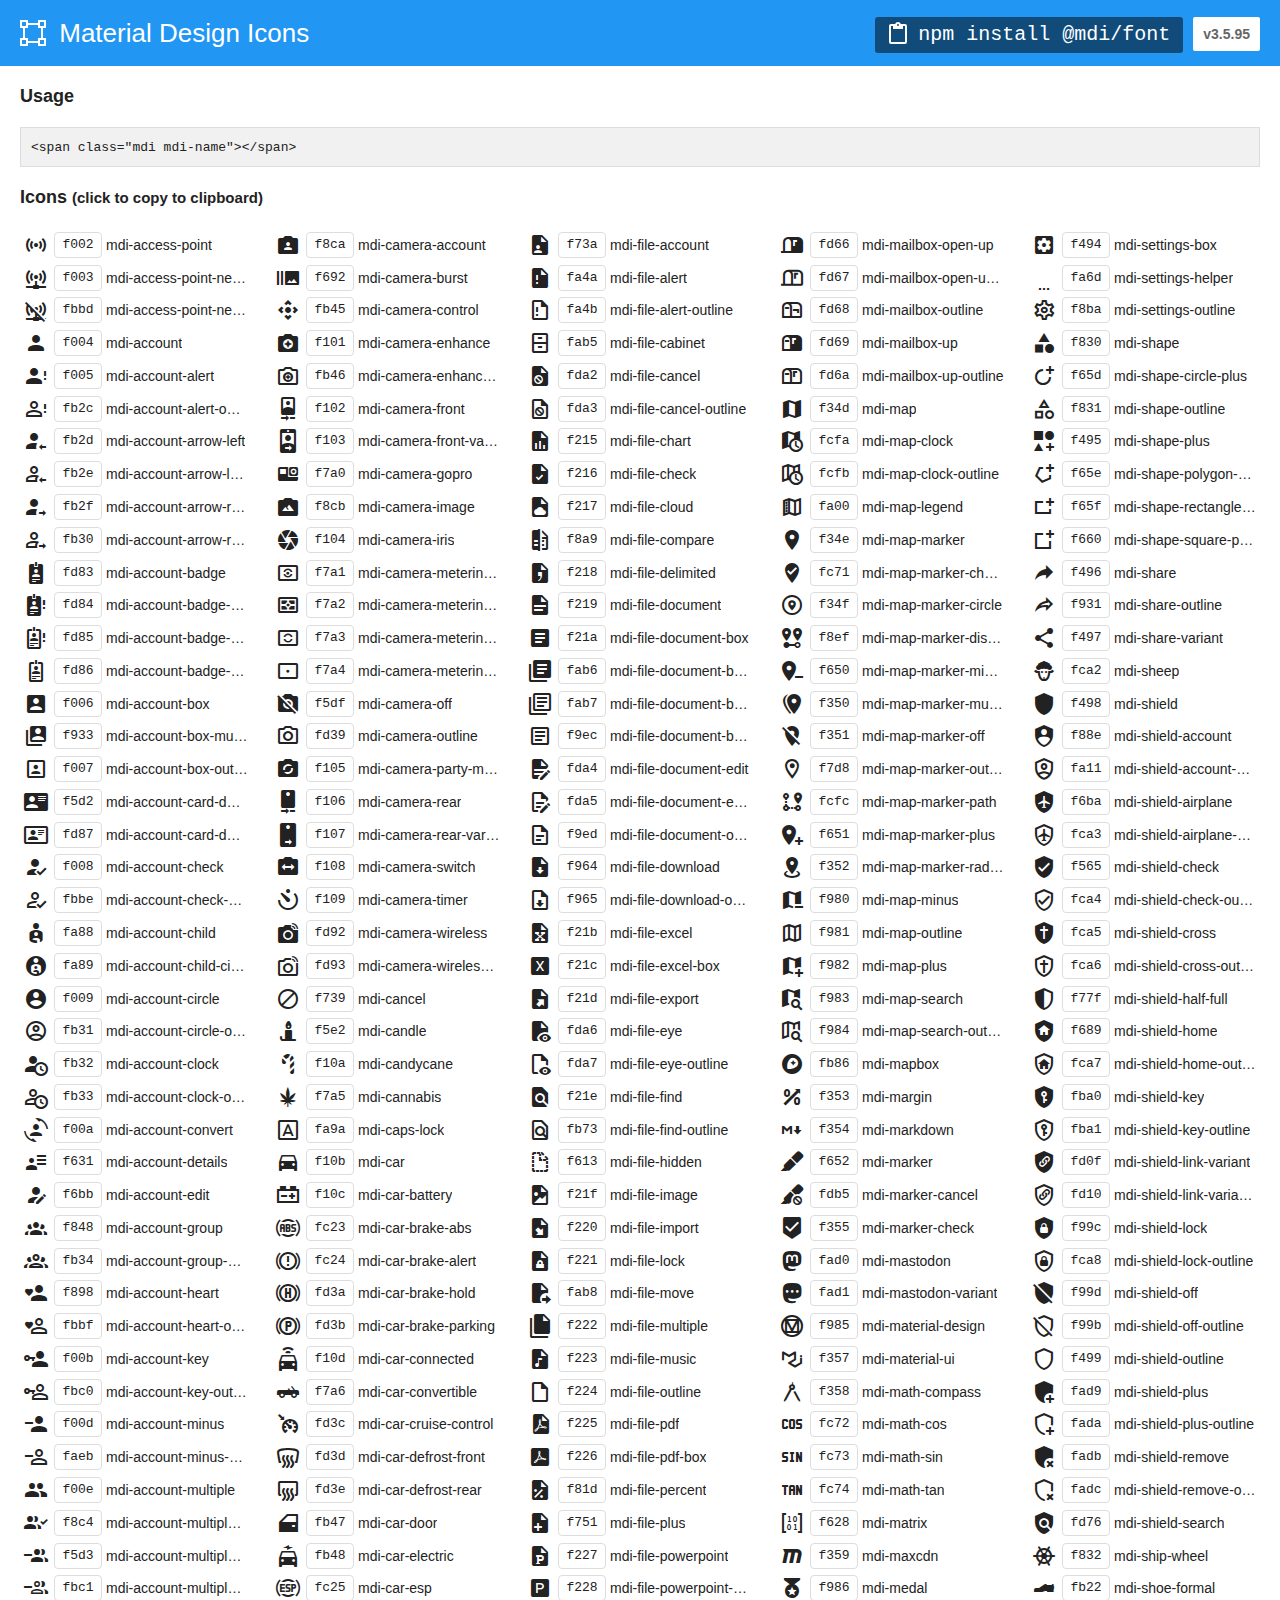
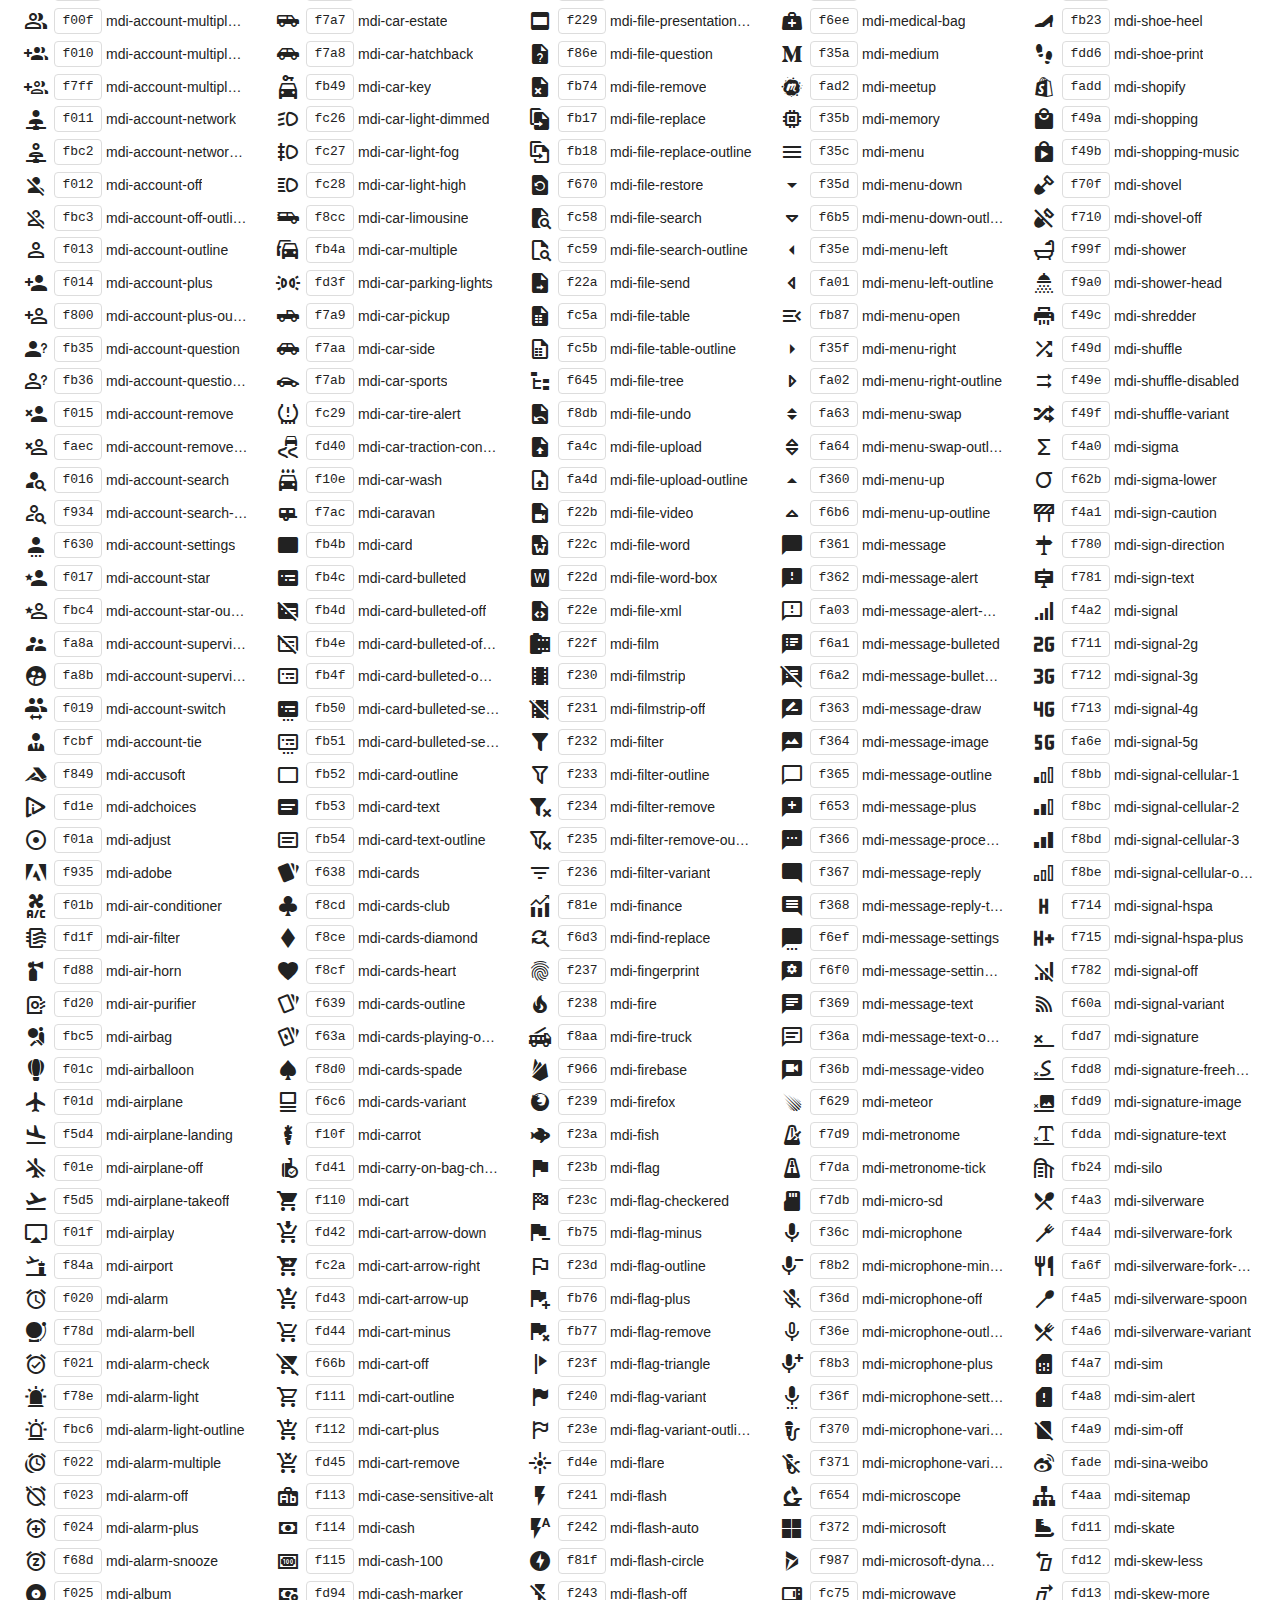
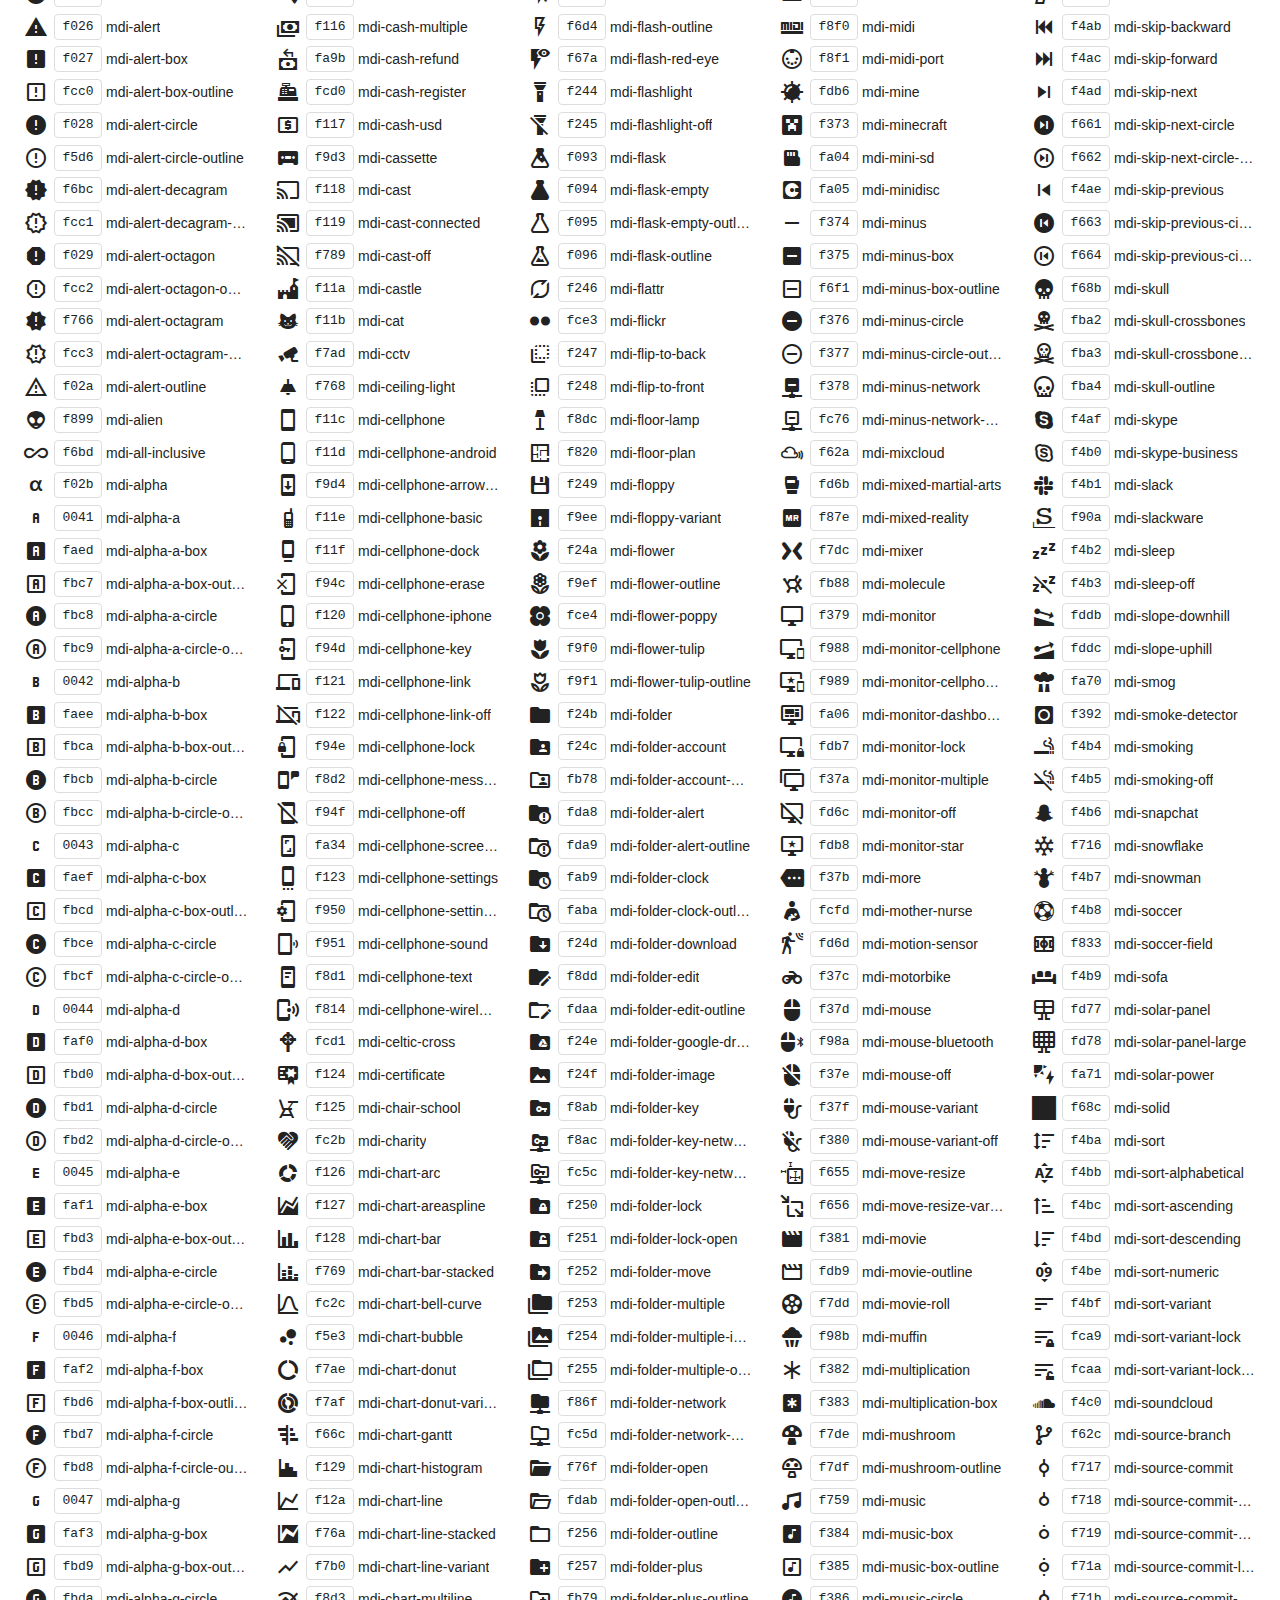
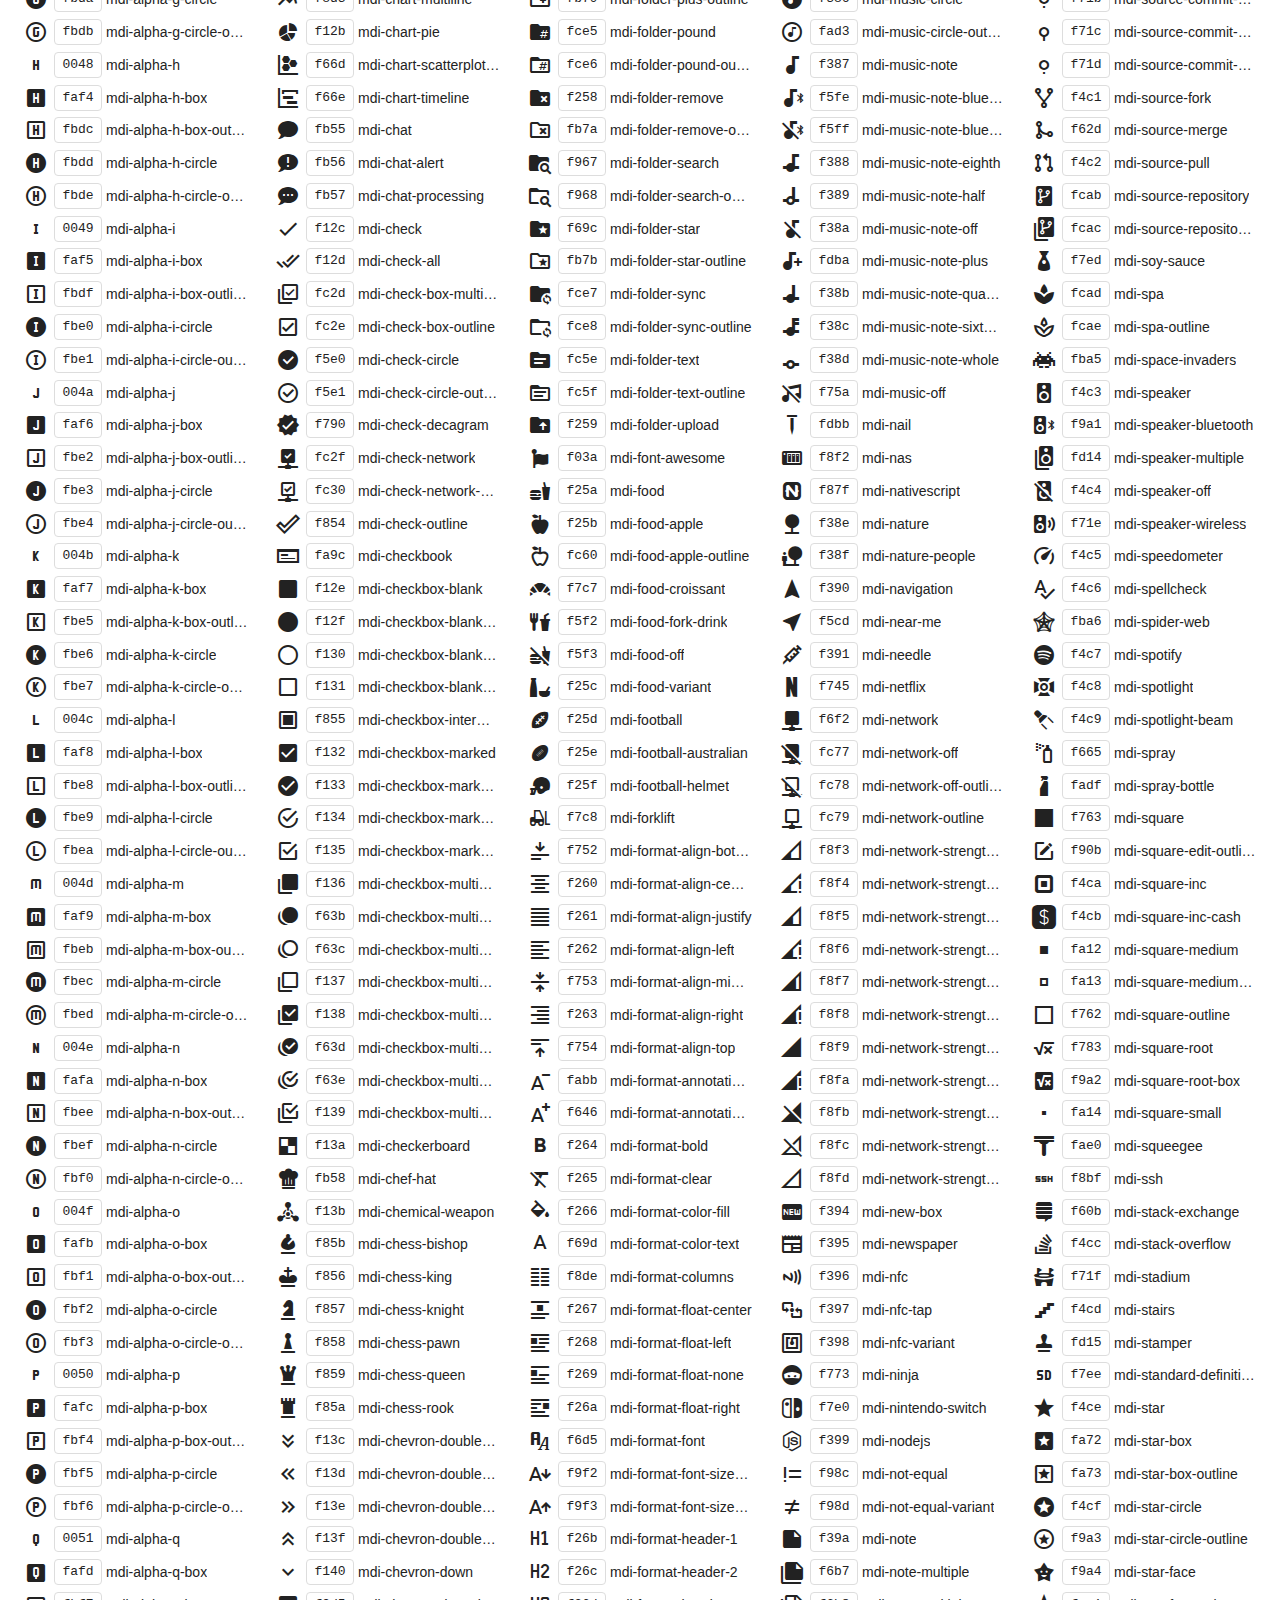
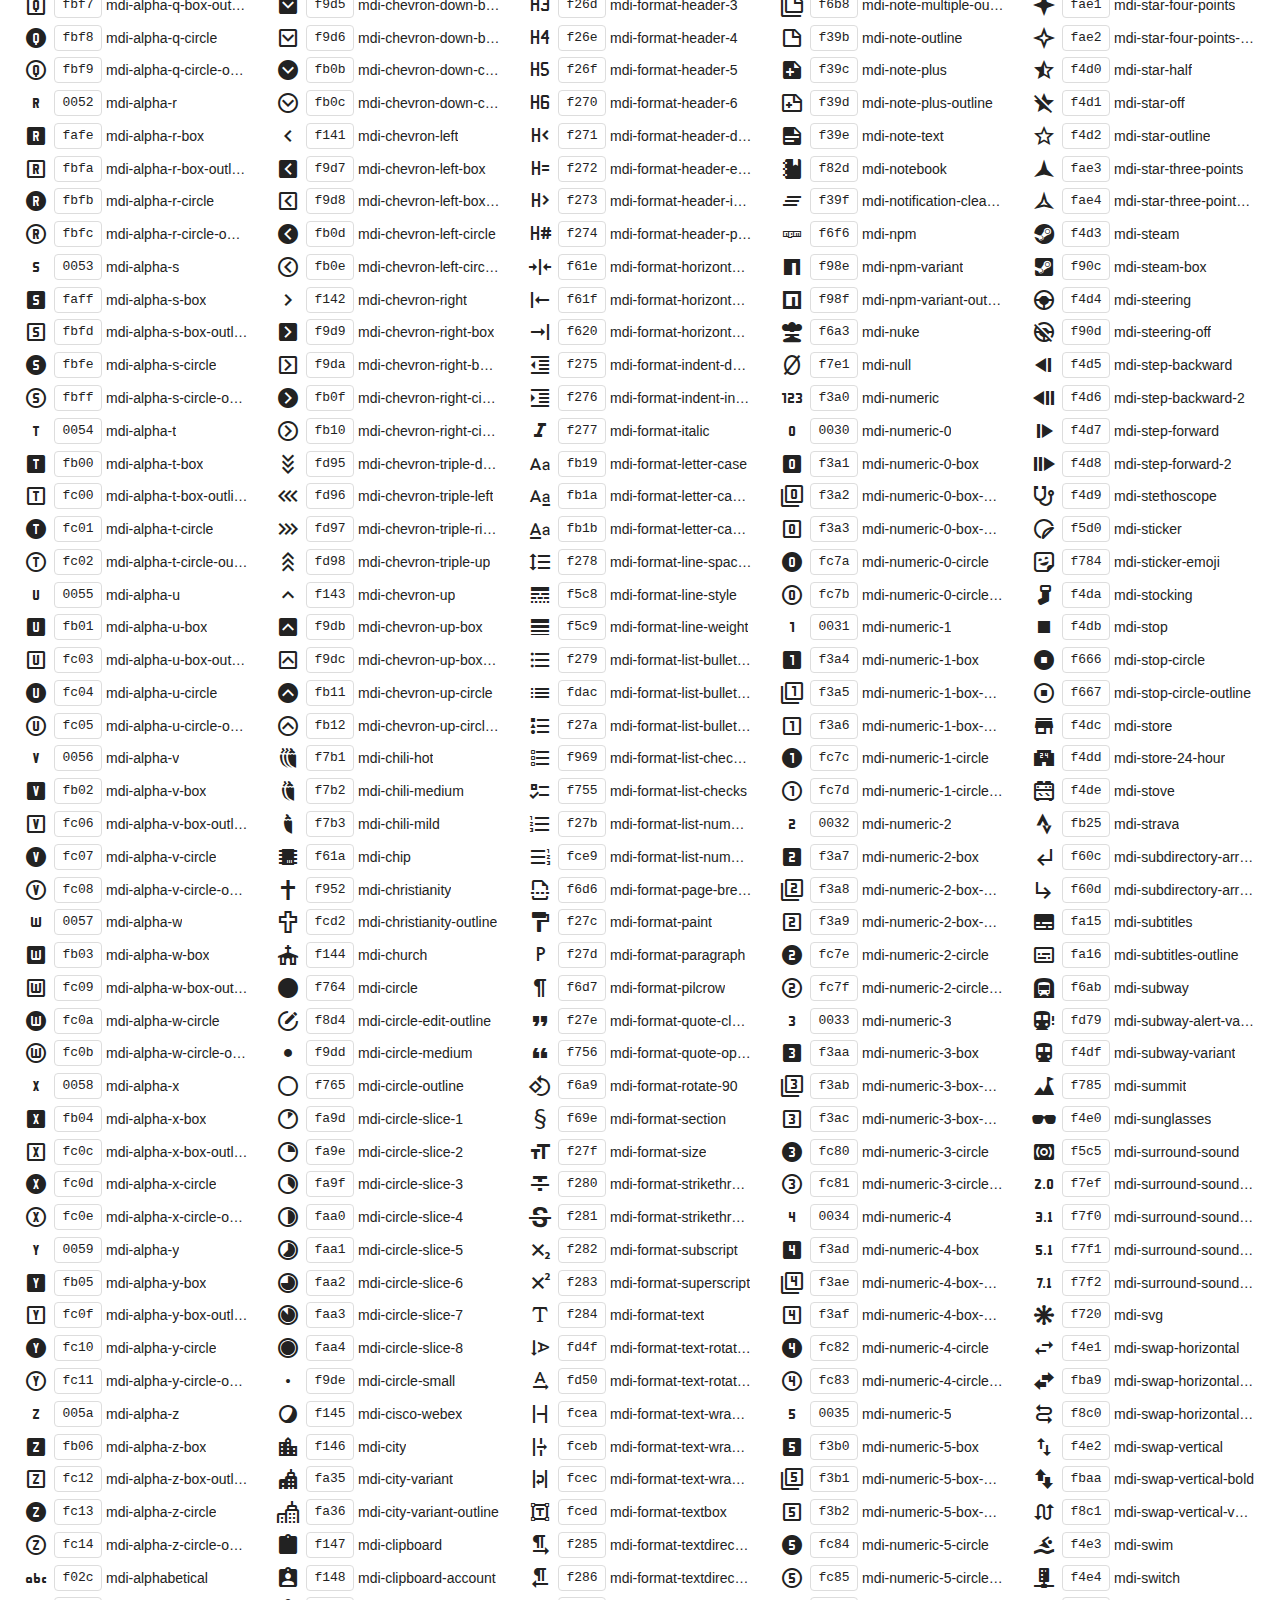
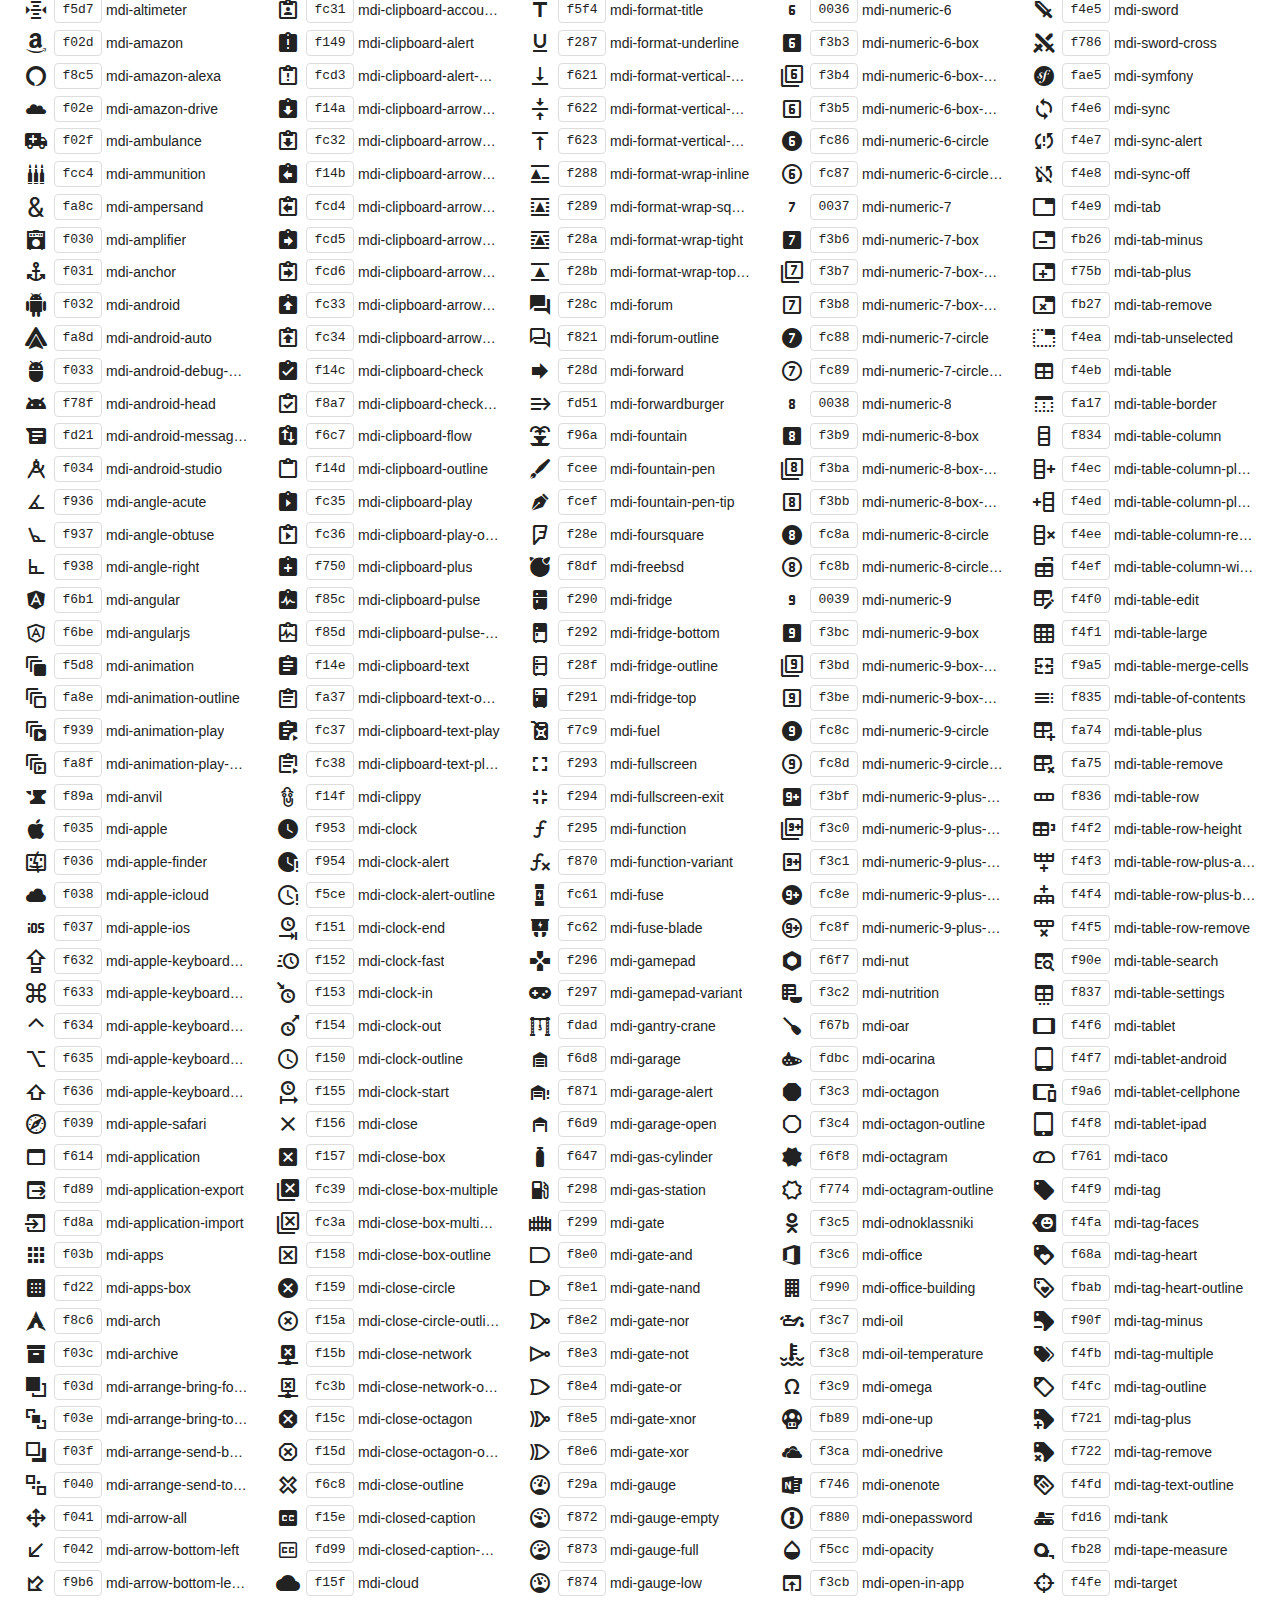
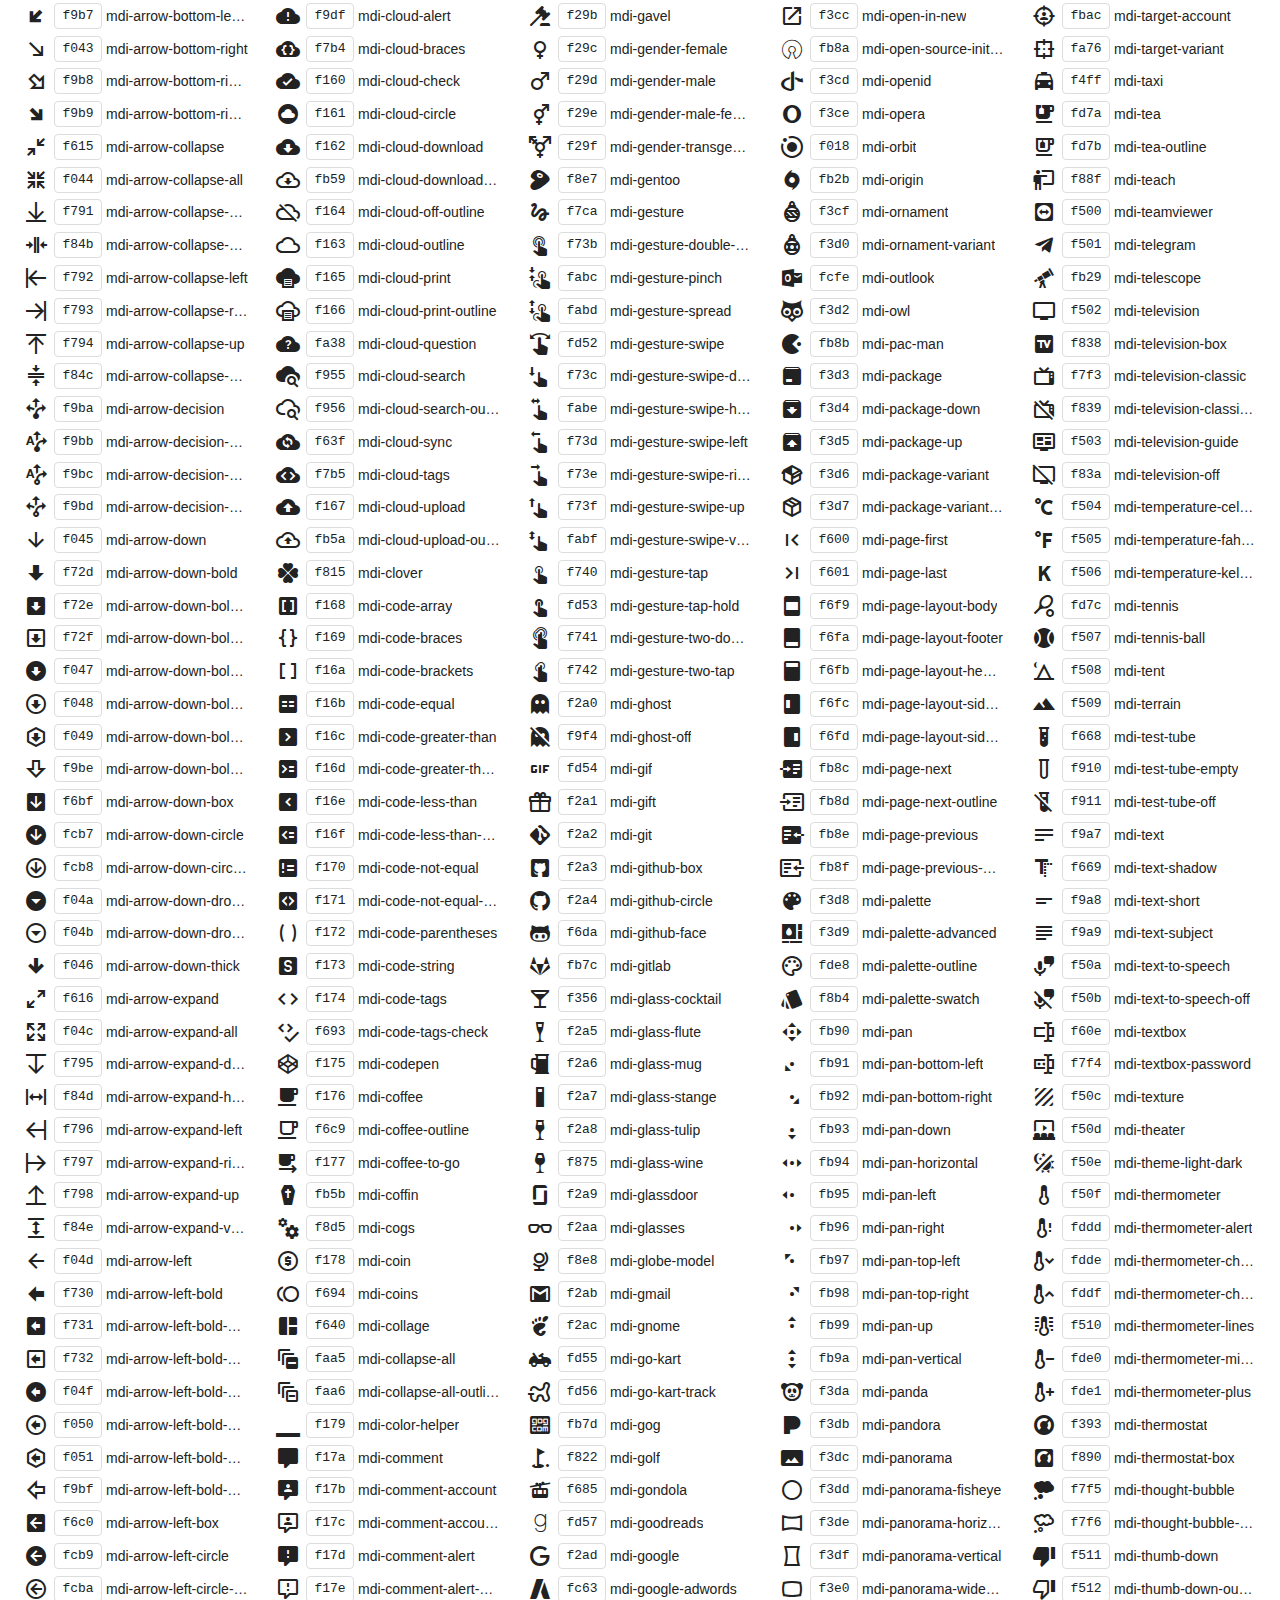
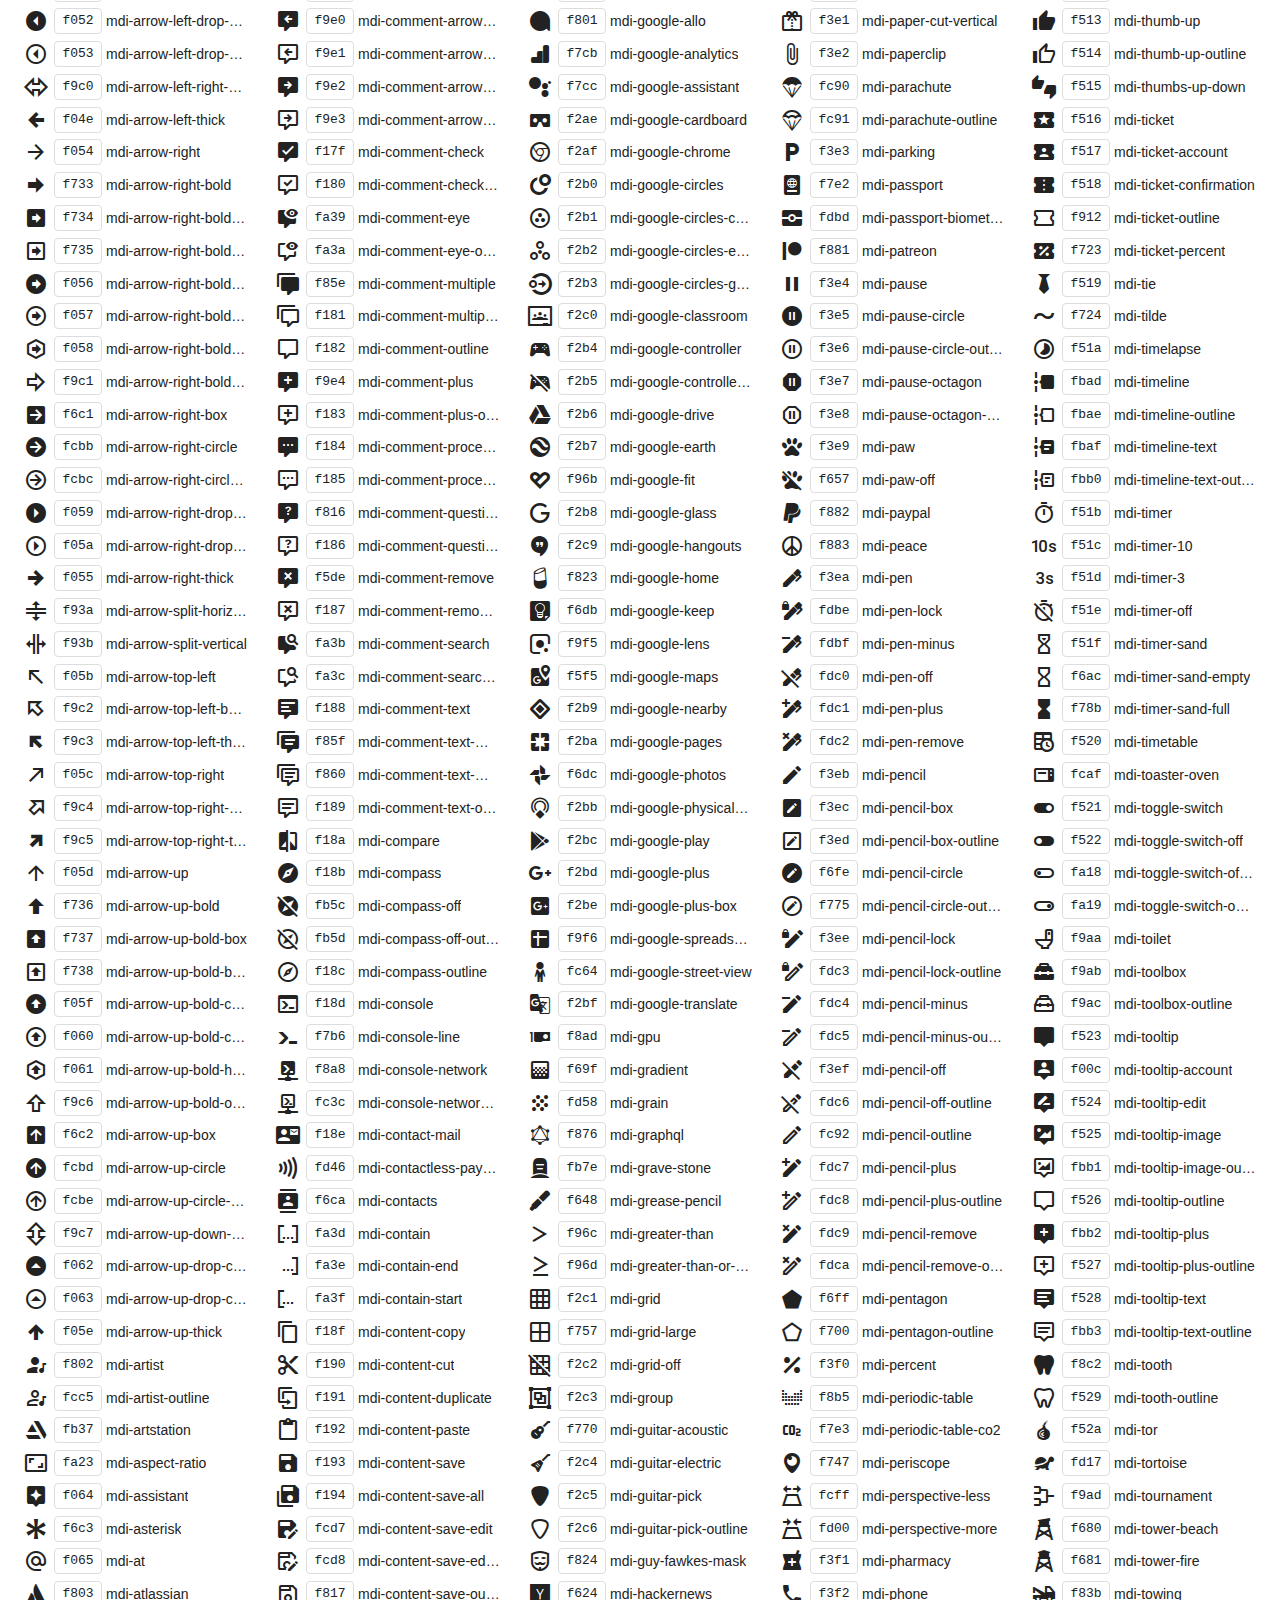
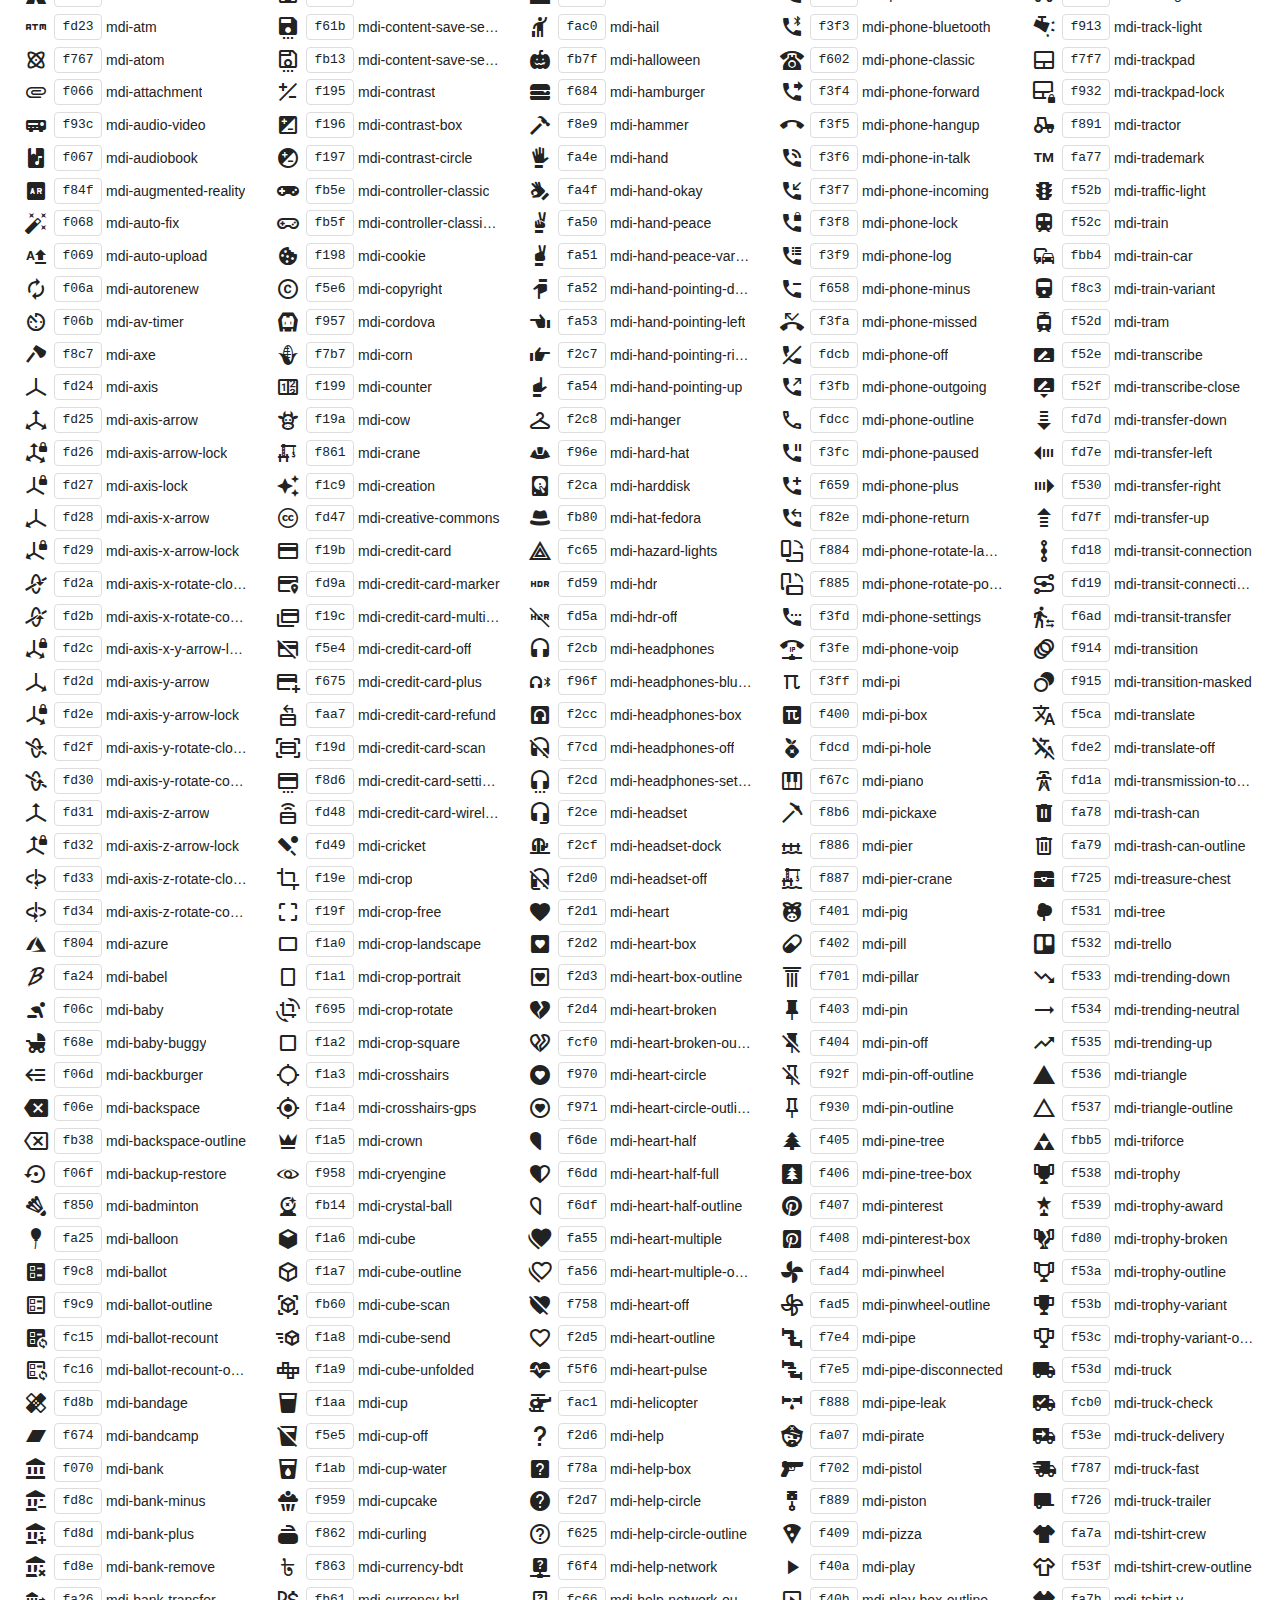
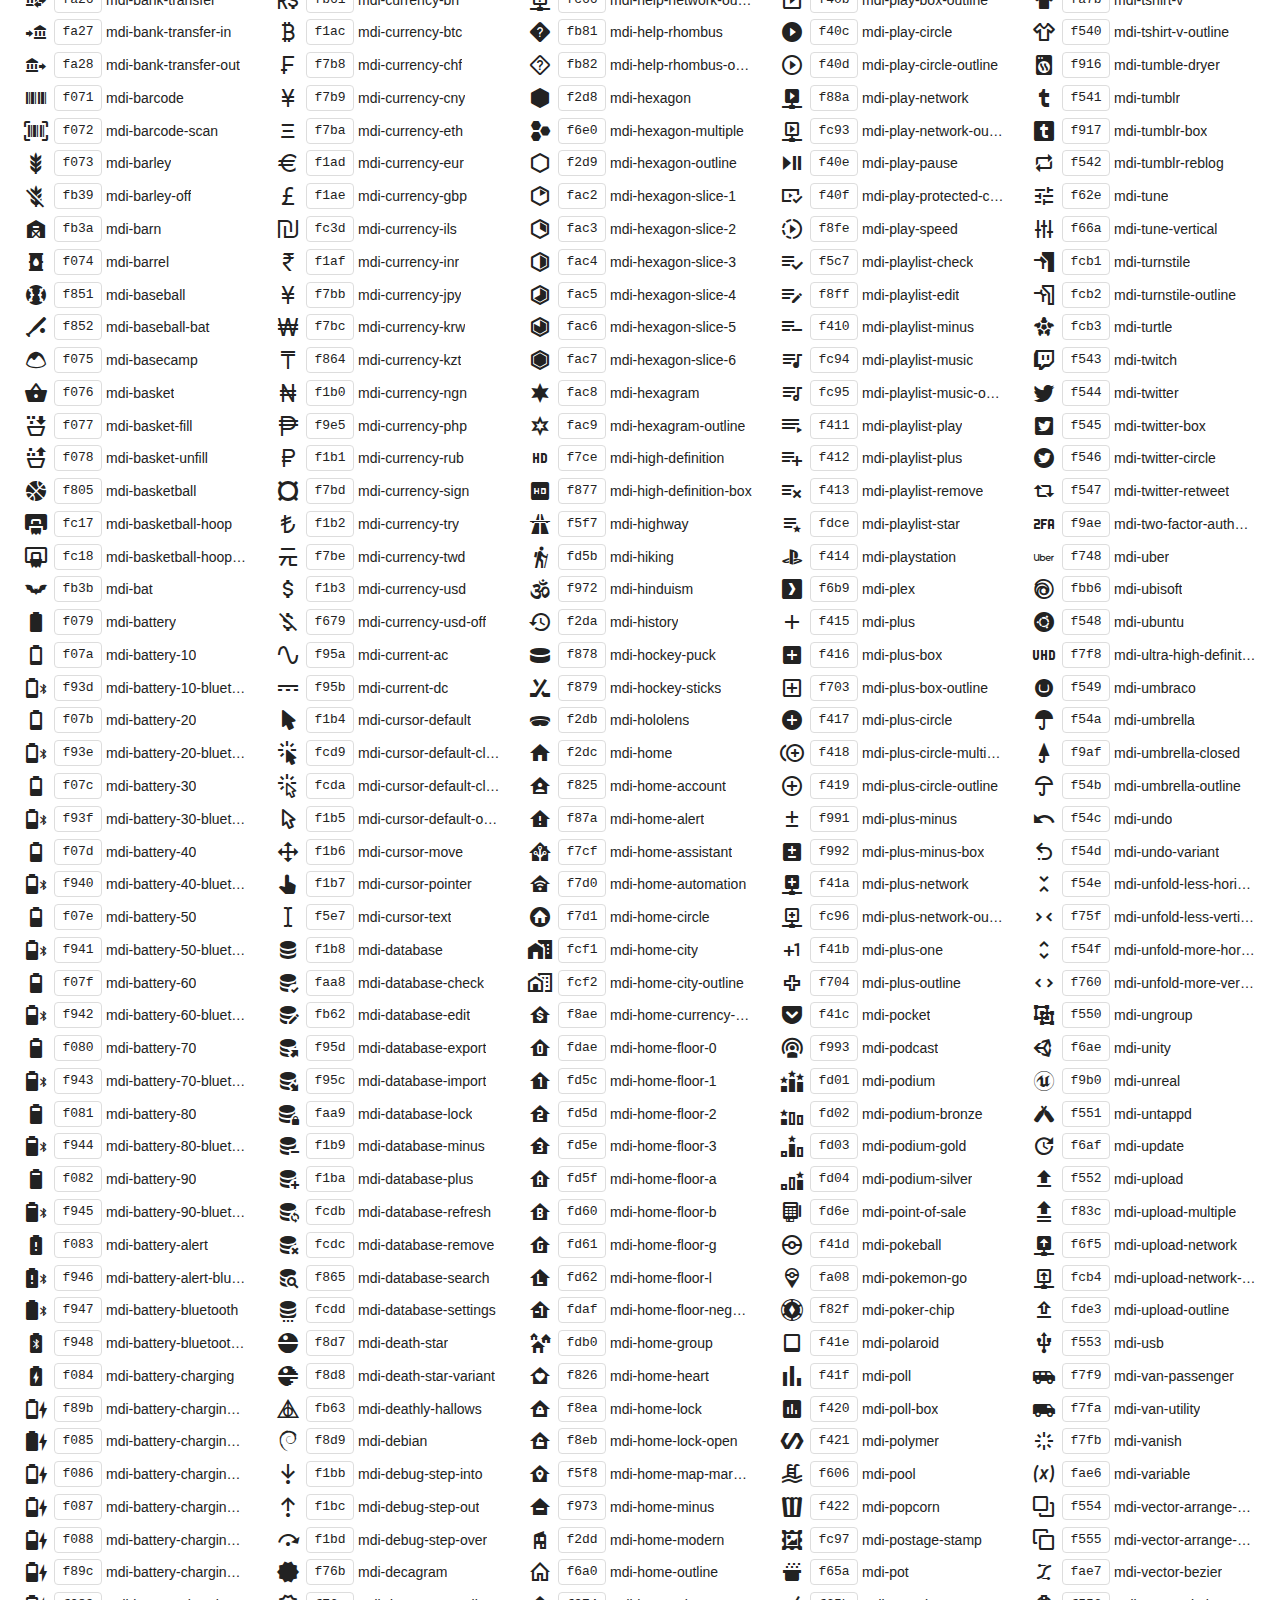
==== commit ef4af578: "Commit 3" ====
--- a/libs/MaterialDesign-Webfont-master/preview.html
+++ b/libs/MaterialDesign-Webfont-master/preview.html
@@ -1,6 +1,5 @@
 ﻿<!doctype html>
 <html lang="en">
-
 <head>
     <meta charset="utf-8" />
     <meta name="google" content="notranslate">
@@ -18,13 +17,7 @@
             color: #222;
         }
 
-        h1,
-        h2,
-        h3,
-        p,
-        div,
-        blockquote,
-        footer {
+        h1, h2, h3, p, div, footer {
             font-family: "Helvetica Neue", Arial, sans-serif;
         }
 
@@ -65,7 +58,7 @@
 
         h1 code {
             font-size: 20px;
-            background: rgba(0, 0, 0, 0.5);
+            background: rgba(0,0,0,0.5);
             padding: 4px 12px;
             border-radius: 3px;
             float: right;
@@ -89,43 +82,6 @@
             padding: 20px;
         }
 
-        h2 small {
-            color: #555;
-            font-size: 0.8rem;
-        }
-
-        h2 small::before {
-            content: '(';
-        }
-
-        h2 small::after {
-            content: ')';
-        }
-
-        h2 span {
-            position: relative;
-        }
-
-        h2.newicons span::before {
-            position: absolute;
-            content: ' ';
-            width: 100%;
-            height: 0.2rem;
-            bottom: -0.25rem;
-            background: #3C90BE;
-            border-radius: 0.1rem;
-        }
-
-        h2.deprecatedicons span::before {
-            position: absolute;
-            content: ' ';
-            width: 100%;
-            height: 0.2rem;
-            bottom: -0.25rem;
-            background: #BE3C3C;
-            border-radius: 0.1rem;
-        }
-
         h3 {
             font-size: 14px;
             padding: 10px 20px 0 20px;
@@ -161,15 +117,7 @@
             padding: 0 20px 5px 20px;
         }
 
-        p.deprecated {
-            margin: -0.5rem 0 0.25rem 0;
-        }
-
-        p.extras {
-            margin-top: -0.5rem;
-        }
-
-        div.icons {
+        .icons {
             padding: 0 20px 10px 20px;
             -webkit-column-count: 5;
             -moz-column-count: 5;
@@ -179,11 +127,11 @@
             column-gap: 20px;
         }
 
-        div.icons div {
+        .icons div {
             line-height: 2em;
         }
 
-        div.icons div span {
+        .icons div span {
             cursor: pointer;
             font-size: 14px;
             text-overflow: ellipsis;
@@ -194,17 +142,17 @@
             white-space: nowrap;
         }
 
-        div.icons div code:hover,
-        div.icons div span:hover,
-        div.icons div i:hover {
+        .icons div code:hover,
+        .icons div span:hover,
+        .icons div i:hover {
             color: #3c90be;
         }
 
-        div.icons div code:hover {
+        .icons div code:hover {
             border-color: #3c90be;
         }
 
-        div.icons div code {
+        .icons div code {
             border: 1px solid #DDD;
             width: 46px;
             margin-left: 2px;
@@ -217,7 +165,7 @@
             cursor: pointer;
         }
 
-        div.icons div i {
+        .icons div i {
             display: inline-block;
             width: 32px;
             height: 24px;
@@ -227,30 +175,8 @@
             line-height: 24px;
         }
 
-        div.icons .mdi::before {
+        .icons .mdi:before {
             font-size: 24px;
-        }
-
-        div.icons div.new::before {
-            content: ' ';
-            width: 0.2rem;
-            height: 1.75rem;
-            position: absolute;
-            margin-top: 0.25rem;
-            margin-left: -0.25rem;
-            background: #3C90BE;
-            border-radius: 0.1rem;
-        }
-
-        div.icons div.deprecated::before {
-            content: ' ';
-            width: 0.2rem;
-            height: 1.75rem;
-            position: absolute;
-            margin-top: 0.25rem;
-            margin-left: -0.25rem;
-            background: #BE3C3C;
-            border-radius: 0.1rem;
         }
 
         pre {
@@ -259,34 +185,6 @@
             padding: 10px;
             border: 1px solid #DDD;
             background: #F1F1F1;
-        }
-
-        blockquote {
-            position: relative;
-            margin: 1rem 1rem 0 1rem;
-            padding: 0.5rem 0.5rem 0.5rem 0.75rem;
-        }
-
-        blockquote.note::before {
-            content: ' ';
-            width: 0.25rem;
-            height: 100%;
-            background: #DDD;
-            position: absolute;
-            border-radius: 0.25rem;
-            top: 0;
-            left: 0;
-        }
-
-        blockquote.deprecated::before {
-            content: ' ';
-            width: 0.25rem;
-            height: 100%;
-            background: #BE3C3C;
-            position: absolute;
-            border-radius: 0.25rem;
-            top: 0;
-            left: 0;
         }
 
         div.copied {
@@ -304,89 +202,27 @@
             box-shadow: 0 0 10px rgba(0, 0, 0, 0.2);
         }
 
-        div.examples {
-            display: flex;
-            flex-wrap: wrap;
-            margin: 0.5rem 1.25rem;
-        }
-
-        div.examples > div {
-            display: flex;
-            margin-right: 0.5rem;
-            margin-bottom: 0.5rem;
-        }
-
-        div.examples > div > div:first-child {
-            display: flex;
-            padding: 0.5rem;
-            border-radius: 0.25rem;
-            box-shadow: 0 0 0.25rem rgba(0, 0, 0, 0.4);
-            background: #FFF;
-            z-index: 1;
-            align-items: center;
-            justify-content: center;
-        }
-
-        div.examples > div > div:first-child + div {
-            display: flex;
-            margin-left: -0.25rem;
-            padding: 0.5rem 0.75rem 0.5rem 1rem;
-            background: #222;
-            border-radius: 0 0.25rem 0.25rem 0;
-        }
-
-        div.examples > div > div:first-child + div > code {
-            color: #FFF;
-            align-self: center;
-        }
-
-        div.examples > div > div.dark:first-child {
-            background: #444;
-        }
-
-        div.examples i {
-            display: flex;
-        }
-
-        div.examples-size > div > div:first-child {
-            min-width: 3rem;
-        }
-
         footer {
-            display: flex;
             padding: 20px;
             color: #666;
             border-top: 1px solid #DDD;
             background: #F1F1F1;
         }
 
-        footer > div:first-child {
-            flex: 1;
-        }
-
-        footer > div:last-child {
-            text-align: right;
-        }
-
         footer a {
             color: #e91e63;
             text-decoration: none;
         }
-
-        footer a:hover {
-            text-decoration: underline;
-        }
     </style>
     <link href="css/materialdesignicons.min.css" media="all" rel="stylesheet" type="text/css" />
 </head>
-
 <body>
     <h1>
         <svg>
             <path d="M0,0H8V3H18V0H26V8H23V18H26V26H18V23H8V21H18V18H21V8H18V5H8V8H5V18H8V26H0V18H3V8H0V0M2,2V6H6V2H2M2,20V24H6V20H2M20,2V6H24V2H20M20,20V24H24V20H20Z"></path>
         </svg>
         Material Design Icons
-        <span class="version">5.3.45</span>
+        <span class="version">3.5.95</span>
         <code id="npm" title="Copy to Clipboard">
             <svg viewBox="0 0 24 24">
                 <path d="M19,20H5V4H7V7H17V4H19M12,2A1,1 0 0,1 13,3A1,1 0 0,1 12,4A1,1 0 0,1 11,3A1,1 0 0,1 12,2M19,2H14.82C14.4,0.84 13.3,0 12,0C10.7,0 9.6,0.84 9.18,2H5A2,2 0 0,0 3,4V20A2,2 0 0,0 5,22H19A2,2 0 0,0 21,20V4A2,2 0 0,0 19,2Z" />
@@ -395,317 +231,122 @@
         </code>
     </h1>
 
-    <h2 class="usage">Usage</h2>
+    <h2>Usage</h2>
     <pre><code>&lt;span class=&quot;mdi mdi-<span id="name">name</span>&quot;&gt;&lt;/span&gt;</code></pre>
 
-    <blockquote class="note">
-        Click the icon, hex codepoint, or name below to copy the value to your clipboard.
-    </blockquote>
-
-    <h2 class="newicons"><span>New</span> Icons <small id="newIconsCount">-</small></h2>
-    <div class="icons" id="newIcons"></div>
-
-    <h2 class="icons">All Icons <small id="iconsCount">-</small></h2>
+    <h2>Icons <small>(click to copy to clipboard)</small></h2>
     <div class="icons" id="icons"></div>
 
-    <h2 class="deprecatedicons"><span>Deprecated</span> Icons <small id="deprecatedIconsCount">-</small></h2>
-    <p class="deprecated" id="deprecated">
-        Deprecated icons will be removed in a future major release.
-    </p>
-    <div class="icons" id="deprecatedIcons"></div>
-
-    <h2 class="extras">Extras</h2>
-
-    <p class="extras">The helper CSS classes are listed below.</p>
-
-    <section>
-        <h3>Size</h3>
-
-        <div class="examples examples-size">
-            <div>
-                <div>
-                    <i class="mdi mdi-18px mdi-account"></i>
-                </div>
-                <div>
-                    <code>mdi-18px</code>
-                </div>
-            </div>
-            <div>
-                <div>
-                    <i class="mdi mdi-24px mdi-account"></i>
-                </div>
-                <div>
-                    <code>mdi-24px</code>
-                </div>
-            </div>
-            <div>
-                <div>
-                    <i class="mdi mdi-36px mdi-account"></i>
-                </div>
-                <div>
-                    <code>mdi-36px</code>
-                </div>
-            </div>
-            <div>
-                <div>
-                    <i class="mdi mdi-48px mdi-account"></i>
-                </div>
-                <div>
-                    <code>mdi-48px</code>
-                </div>
-            </div>
-        </div>
-    </section>
+    <h2>Extras</h2>
+
+    <p>The helper CSS classes are listed below.</p>
+
+    <h3>Size</h3>
+
+    <p>
+        <code>mdi-18px</code> <i class="mdi mdi-18px mdi-account"></i>
+        <code>mdi-24px</code> <i class="mdi mdi-24px mdi-account"></i>
+        <code>mdi-36px</code> <i class="mdi mdi-36px mdi-account"></i>
+        <code>mdi-48px</code> <i class="mdi mdi-48px mdi-account"></i>
+    </p>
 
     <h3>Rotate</h3>
 
-    <div class="examples">
-        <div>
-            <div>
-                <i class="mdi mdi-36px mdi-account"></i>
-            </div>
-        </div>
-        <div>
-            <div>
-                <i class="mdi mdi-36px mdi-rotate-45 mdi-account"></i>
-            </div>
-            <div>
-                <code>mdi-rotate-45</code> 
-            </div>
-        </div>
-        <div>
-            <div>
-                <i class="mdi mdi-36px mdi-rotate-90 mdi-account"></i>
-            </div>
-            <div>
-                <code>mdi-rotate-90</code>
-            </div>
-        </div>
-        <div>
-            <div>
-                <i class="mdi mdi-36px mdi-rotate-135 mdi-account"></i>
-            </div>
-            <div>
-                <code>mdi-rotate-135</code>
-            </div>
-        </div>
-        <div>
-            <div>
-                <i class="mdi mdi-36px mdi-rotate-180 mdi-account"></i>
-            </div>
-            <div>
-                <code>mdi-rotate-180</code>
-            </div>
-        </div>
-        <div>
-            <div>
-                <i class="mdi mdi-36px mdi-rotate-225 mdi-account"></i>
-            </div>
-            <div>
-                <code>mdi-rotate-225</code>
-            </div>
-        </div>
-        <div>
-            <div>
-                <i class="mdi mdi-36px mdi-rotate-270 mdi-account"></i>
-            </div>
-            <div>
-                <code>mdi-rotate-270</code>
-            </div>
-        </div>
-        <div>
-            <div>
-                <i class="mdi mdi-36px mdi-rotate-315 mdi-account"></i>
-            </div>
-            <div>
-                <code>mdi-rotate-315</code> 
-            </div>
-        </div>
-    </div>
+    <p>
+        <i class="mdi mdi-48px mdi-account"></i>
+        <code>mdi-rotate-45</code> <i class="mdi mdi-48px mdi-rotate-45 mdi-account"></i>
+        <code>mdi-rotate-90</code> <i class="mdi mdi-48px mdi-rotate-90 mdi-account"></i>
+        <code>mdi-rotate-135</code> <i class="mdi mdi-48px mdi-rotate-135 mdi-account"></i>
+        <code>mdi-rotate-180</code> <i class="mdi mdi-48px mdi-rotate-180 mdi-account"></i>
+        <code>mdi-rotate-225</code> <i class="mdi mdi-48px mdi-rotate-225 mdi-account"></i>
+        <code>mdi-rotate-270</code> <i class="mdi mdi-48px mdi-rotate-270 mdi-account"></i>
+        <code>mdi-rotate-315</code> <i class="mdi mdi-48px mdi-rotate-315 mdi-account"></i>
+    </p>
 
     <h3>Flip</h3>
 
-    <div class="examples">
-        <div>
-            <div>
-                <i class="mdi mdi-36px mdi-account-alert"></i>
-            </div>
-        </div>
-        <div>
-            <div>
-                <i class="mdi mdi-36px mdi-flip-h mdi-account-alert"></i>
-            </div>
-            <div>
-                <code>mdi-flip-h</code> 
-            </div>
-        </div>
-        <div>
-            <div>
-                <i class="mdi mdi-36px mdi-flip-v mdi-account-alert"></i>
-            </div>
-            <div>
-                <code>mdi-flip-v</code> 
-            </div>
-        </div>
-    </div>
-
-    <p class="note"><strong>Note:</strong> We do not include the ability to use <code>mdi-flip-*</code> and
-        <code>mdi-rotate-*</code> at the same time.</p>
+    <p>
+        <i class="mdi mdi-48px mdi-account-alert"></i>
+        <code>mdi-flip-h</code> <i class="mdi mdi-48px mdi-flip-h mdi-account-alert"></i>
+        <code>mdi-flip-v</code> <i class="mdi mdi-48px mdi-flip-v mdi-account-alert"></i>
+    </p>
+
+    <p class="note"><strong>Note:</strong> We do not include the ability to use <code>mdi-flip-*</code> and <code>mdi-rotate-*</code> at the same time.</p>
 
     <h3>Spin</h3>
 
-    <div class="examples">
-        <div>
-            <div>
-                <i class="mdi mdi-36px mdi-spin mdi-loading"></i>
-            </div>
-            <div>
-                <code>mdi-spin</code>
-            </div>
-        </div>
-        <div>
-            <div>
-                <i class="mdi mdi-36px mdi-spin mdi-star"></i>
-            </div>
-            <div>
-                <code>mdi-spin</code>
-            </div>
-        </div>
-    </div>
+    <p>
+        <code>mdi-spin</code> <i class="mdi mdi-48px mdi-spin mdi-loading"></i>
+        <code>mdi-spin</code> <i class="mdi mdi-48px mdi-spin mdi-star"></i>
+    </p>
 
     <h3>Color</h3>
 
-    <div class="examples">
-        <div>
-            <div class="dark">
-                <i class="mdi mdi-36px mdi-light mdi-account dark-demo"></i>
-            </div>
-            <div>
-                <code>mdi-light</code>
-            </div>
-        </div>
-        <div>
-            <div class="dark">
-                <i class="mdi mdi-36px mdi-light mdi-inactive mdi-account dark-demo"></i>
-            </div>
-            <div>
-                <code>mdi-light mdi-inactive</code>
-            </div>
-        </div>
-        <div>
-            <div>
-                <i class="mdi mdi-36px mdi-dark mdi-account"></i>
-            </div>
-            <div>
-                <code>mdi-dark</code>
-            </div>
-        </div>
-        <div>
-            <div>
-                <i class="mdi mdi-36px mdi-dark mdi-inactive mdi-account"></i>
-            </div>
-            <div>
-                <code>mdi-dark mdi-inactive</code> 
-            </div>
-        </div>
-    </div>
+    <p style="padding-bottom:20px;">
+        <code>mdi-light</code> <i class="mdi mdi-48px mdi-light mdi-account dark-demo"></i>
+        <code>mdi-light mdi-inactive</code> <i class="mdi mdi-48px mdi-light mdi-inactive mdi-account dark-demo"></i>
+        <code>mdi-dark</code> <i class="mdi mdi-48px mdi-dark mdi-account"></i>
+        <code>mdi-dark mdi-inactive</code> <i class="mdi mdi-48px mdi-dark mdi-inactive mdi-account"></i>
+    </p>
 
     <footer>
-        <div>
-            Generated with <a href="https://npmjs.com/package/@mdi/font-build">@mdi/font-build</a>
-            by <a href="http://MaterialDesignIcons.com/">MaterialDesignIcons.com</a>.
-        </div>
-        <div>
-            <a href="https://www.npmjs.com/org/mdi" target="_blank">NPM @mdi Organization</a>
-        </div>
+        Generated with <a href="https://github.com/sapegin/grunt-webfont">grunt-webfont</a> at <a href="http://materialdesignicons.com/">MaterialDesignIcons.com</a>.
+        <a href="https://www.npmjs.com/org/mdi" target="_blank">NPM @mdi Organization</a>.
     </footer>
 
     <script type="text/javascript">
-        function isNew(icon) {
-            return icon.version === '5.3.45';
-        }
-        function isDeprecated(icon) {
-            return typeof icon.deprecated == 'undefined'
-                ? false
-                : icon.deprecated;
-        }
-        function copyText(text) {
-            var copyFrom = document.createElement('textarea');
-            copyFrom.setAttribute("style", "position:fixed;opacity:0;top:100px;left:100px;");
-            copyFrom.value = text;
-            document.body.appendChild(copyFrom);
-            copyFrom.select();
-            document.execCommand('copy');
-            var copied = document.createElement('div');
-            copied.setAttribute('class', 'copied');
-            copied.appendChild(document.createTextNode('Copied to Clipboard'));
-            document.body.appendChild(copied);
-            setTimeout(function () {
-                document.body.removeChild(copyFrom);
-                document.body.removeChild(copied);
-            }, 1500);
-        };
-        function getIconItem(icon, isNewIcon, isDeprecatedIcon) {
-            var div = document.createElement('div'),
-                i = document.createElement('i');
-            i.className = 'mdi mdi-' + icon.name;
-            div.appendChild(i);
-            var code = document.createElement('code');
-            code.appendChild(document.createTextNode(icon.hex));
-            div.appendChild(code);
-            var span = document.createElement('span');
-            span.appendChild(document.createTextNode('mdi-' + icon.name));
-            div.appendChild(span);
-            span.onclick = function () {
-                document.getElementById('name').innerHTML = icon.name;
+        (function () {
+            var icons = [{"name":"access-point","hex":"f002"},{"name":"access-point-network","hex":"f003"},{"name":"access-point-network-off","hex":"fbbd"},{"name":"account","hex":"f004"},{"name":"account-alert","hex":"f005"},{"name":"account-alert-outline","hex":"fb2c"},{"name":"account-arrow-left","hex":"fb2d"},{"name":"account-arrow-left-outline","hex":"fb2e"},{"name":"account-arrow-right","hex":"fb2f"},{"name":"account-arrow-right-outline","hex":"fb30"},{"name":"account-badge","hex":"fd83"},{"name":"account-badge-alert","hex":"fd84"},{"name":"account-badge-alert-outline","hex":"fd85"},{"name":"account-badge-outline","hex":"fd86"},{"name":"account-box","hex":"f006"},{"name":"account-box-multiple","hex":"f933"},{"name":"account-box-outline","hex":"f007"},{"name":"account-card-details","hex":"f5d2"},{"name":"account-card-details-outline","hex":"fd87"},{"name":"account-check","hex":"f008"},{"name":"account-check-outline","hex":"fbbe"},{"name":"account-child","hex":"fa88"},{"name":"account-child-circle","hex":"fa89"},{"name":"account-circle","hex":"f009"},{"name":"account-circle-outline","hex":"fb31"},{"name":"account-clock","hex":"fb32"},{"name":"account-clock-outline","hex":"fb33"},{"name":"account-convert","hex":"f00a"},{"name":"account-details","hex":"f631"},{"name":"account-edit","hex":"f6bb"},{"name":"account-group","hex":"f848"},{"name":"account-group-outline","hex":"fb34"},{"name":"account-heart","hex":"f898"},{"name":"account-heart-outline","hex":"fbbf"},{"name":"account-key","hex":"f00b"},{"name":"account-key-outline","hex":"fbc0"},{"name":"account-minus","hex":"f00d"},{"name":"account-minus-outline","hex":"faeb"},{"name":"account-multiple","hex":"f00e"},{"name":"account-multiple-check","hex":"f8c4"},{"name":"account-multiple-minus","hex":"f5d3"},{"name":"account-multiple-minus-outline","hex":"fbc1"},{"name":"account-multiple-outline","hex":"f00f"},{"name":"account-multiple-plus","hex":"f010"},{"name":"account-multiple-plus-outline","hex":"f7ff"},{"name":"account-network","hex":"f011"},{"name":"account-network-outline","hex":"fbc2"},{"name":"account-off","hex":"f012"},{"name":"account-off-outline","hex":"fbc3"},{"name":"account-outline","hex":"f013"},{"name":"account-plus","hex":"f014"},{"name":"account-plus-outline","hex":"f800"},{"name":"account-question","hex":"fb35"},{"name":"account-question-outline","hex":"fb36"},{"name":"account-remove","hex":"f015"},{"name":"account-remove-outline","hex":"faec"},{"name":"account-search","hex":"f016"},{"name":"account-search-outline","hex":"f934"},{"name":"account-settings","hex":"f630"},{"name":"account-star","hex":"f017"},{"name":"account-star-outline","hex":"fbc4"},{"name":"account-supervisor","hex":"fa8a"},{"name":"account-supervisor-circle","hex":"fa8b"},{"name":"account-switch","hex":"f019"},{"name":"account-tie","hex":"fcbf"},{"name":"accusoft","hex":"f849"},{"name":"adchoices","hex":"fd1e"},{"name":"adjust","hex":"f01a"},{"name":"adobe","hex":"f935"},{"name":"air-conditioner","hex":"f01b"},{"name":"air-filter","hex":"fd1f"},{"name":"air-horn","hex":"fd88"},{"name":"air-purifier","hex":"fd20"},{"name":"airbag","hex":"fbc5"},{"name":"airballoon","hex":"f01c"},{"name":"airplane","hex":"f01d"},{"name":"airplane-landing","hex":"f5d4"},{"name":"airplane-off","hex":"f01e"},{"name":"airplane-takeoff","hex":"f5d5"},{"name":"airplay","hex":"f01f"},{"name":"airport","hex":"f84a"},{"name":"alarm","hex":"f020"},{"name":"alarm-bell","hex":"f78d"},{"name":"alarm-check","hex":"f021"},{"name":"alarm-light","hex":"f78e"},{"name":"alarm-light-outline","hex":"fbc6"},{"name":"alarm-multiple","hex":"f022"},{"name":"alarm-off","hex":"f023"},{"name":"alarm-plus","hex":"f024"},{"name":"alarm-snooze","hex":"f68d"},{"name":"album","hex":"f025"},{"name":"alert","hex":"f026"},{"name":"alert-box","hex":"f027"},{"name":"alert-box-outline","hex":"fcc0"},{"name":"alert-circle","hex":"f028"},{"name":"alert-circle-outline","hex":"f5d6"},{"name":"alert-decagram","hex":"f6bc"},{"name":"alert-decagram-outline","hex":"fcc1"},{"name":"alert-octagon","hex":"f029"},{"name":"alert-octagon-outline","hex":"fcc2"},{"name":"alert-octagram","hex":"f766"},{"name":"alert-octagram-outline","hex":"fcc3"},{"name":"alert-outline","hex":"f02a"},{"name":"alien","hex":"f899"},{"name":"all-inclusive","hex":"f6bd"},{"name":"alpha","hex":"f02b"},{"name":"alpha-a","hex":"0041"},{"name":"alpha-a-box","hex":"faed"},{"name":"alpha-a-box-outline","hex":"fbc7"},{"name":"alpha-a-circle","hex":"fbc8"},{"name":"alpha-a-circle-outline","hex":"fbc9"},{"name":"alpha-b","hex":"0042"},{"name":"alpha-b-box","hex":"faee"},{"name":"alpha-b-box-outline","hex":"fbca"},{"name":"alpha-b-circle","hex":"fbcb"},{"name":"alpha-b-circle-outline","hex":"fbcc"},{"name":"alpha-c","hex":"0043"},{"name":"alpha-c-box","hex":"faef"},{"name":"alpha-c-box-outline","hex":"fbcd"},{"name":"alpha-c-circle","hex":"fbce"},{"name":"alpha-c-circle-outline","hex":"fbcf"},{"name":"alpha-d","hex":"0044"},{"name":"alpha-d-box","hex":"faf0"},{"name":"alpha-d-box-outline","hex":"fbd0"},{"name":"alpha-d-circle","hex":"fbd1"},{"name":"alpha-d-circle-outline","hex":"fbd2"},{"name":"alpha-e","hex":"0045"},{"name":"alpha-e-box","hex":"faf1"},{"name":"alpha-e-box-outline","hex":"fbd3"},{"name":"alpha-e-circle","hex":"fbd4"},{"name":"alpha-e-circle-outline","hex":"fbd5"},{"name":"alpha-f","hex":"0046"},{"name":"alpha-f-box","hex":"faf2"},{"name":"alpha-f-box-outline","hex":"fbd6"},{"name":"alpha-f-circle","hex":"fbd7"},{"name":"alpha-f-circle-outline","hex":"fbd8"},{"name":"alpha-g","hex":"0047"},{"name":"alpha-g-box","hex":"faf3"},{"name":"alpha-g-box-outline","hex":"fbd9"},{"name":"alpha-g-circle","hex":"fbda"},{"name":"alpha-g-circle-outline","hex":"fbdb"},{"name":"alpha-h","hex":"0048"},{"name":"alpha-h-box","hex":"faf4"},{"name":"alpha-h-box-outline","hex":"fbdc"},{"name":"alpha-h-circle","hex":"fbdd"},{"name":"alpha-h-circle-outline","hex":"fbde"},{"name":"alpha-i","hex":"0049"},{"name":"alpha-i-box","hex":"faf5"},{"name":"alpha-i-box-outline","hex":"fbdf"},{"name":"alpha-i-circle","hex":"fbe0"},{"name":"alpha-i-circle-outline","hex":"fbe1"},{"name":"alpha-j","hex":"004a"},{"name":"alpha-j-box","hex":"faf6"},{"name":"alpha-j-box-outline","hex":"fbe2"},{"name":"alpha-j-circle","hex":"fbe3"},{"name":"alpha-j-circle-outline","hex":"fbe4"},{"name":"alpha-k","hex":"004b"},{"name":"alpha-k-box","hex":"faf7"},{"name":"alpha-k-box-outline","hex":"fbe5"},{"name":"alpha-k-circle","hex":"fbe6"},{"name":"alpha-k-circle-outline","hex":"fbe7"},{"name":"alpha-l","hex":"004c"},{"name":"alpha-l-box","hex":"faf8"},{"name":"alpha-l-box-outline","hex":"fbe8"},{"name":"alpha-l-circle","hex":"fbe9"},{"name":"alpha-l-circle-outline","hex":"fbea"},{"name":"alpha-m","hex":"004d"},{"name":"alpha-m-box","hex":"faf9"},{"name":"alpha-m-box-outline","hex":"fbeb"},{"name":"alpha-m-circle","hex":"fbec"},{"name":"alpha-m-circle-outline","hex":"fbed"},{"name":"alpha-n","hex":"004e"},{"name":"alpha-n-box","hex":"fafa"},{"name":"alpha-n-box-outline","hex":"fbee"},{"name":"alpha-n-circle","hex":"fbef"},{"name":"alpha-n-circle-outline","hex":"fbf0"},{"name":"alpha-o","hex":"004f"},{"name":"alpha-o-box","hex":"fafb"},{"name":"alpha-o-box-outline","hex":"fbf1"},{"name":"alpha-o-circle","hex":"fbf2"},{"name":"alpha-o-circle-outline","hex":"fbf3"},{"name":"alpha-p","hex":"0050"},{"name":"alpha-p-box","hex":"fafc"},{"name":"alpha-p-box-outline","hex":"fbf4"},{"name":"alpha-p-circle","hex":"fbf5"},{"name":"alpha-p-circle-outline","hex":"fbf6"},{"name":"alpha-q","hex":"0051"},{"name":"alpha-q-box","hex":"fafd"},{"name":"alpha-q-box-outline","hex":"fbf7"},{"name":"alpha-q-circle","hex":"fbf8"},{"name":"alpha-q-circle-outline","hex":"fbf9"},{"name":"alpha-r","hex":"0052"},{"name":"alpha-r-box","hex":"fafe"},{"name":"alpha-r-box-outline","hex":"fbfa"},{"name":"alpha-r-circle","hex":"fbfb"},{"name":"alpha-r-circle-outline","hex":"fbfc"},{"name":"alpha-s","hex":"0053"},{"name":"alpha-s-box","hex":"faff"},{"name":"alpha-s-box-outline","hex":"fbfd"},{"name":"alpha-s-circle","hex":"fbfe"},{"name":"alpha-s-circle-outline","hex":"fbff"},{"name":"alpha-t","hex":"0054"},{"name":"alpha-t-box","hex":"fb00"},{"name":"alpha-t-box-outline","hex":"fc00"},{"name":"alpha-t-circle","hex":"fc01"},{"name":"alpha-t-circle-outline","hex":"fc02"},{"name":"alpha-u","hex":"0055"},{"name":"alpha-u-box","hex":"fb01"},{"name":"alpha-u-box-outline","hex":"fc03"},{"name":"alpha-u-circle","hex":"fc04"},{"name":"alpha-u-circle-outline","hex":"fc05"},{"name":"alpha-v","hex":"0056"},{"name":"alpha-v-box","hex":"fb02"},{"name":"alpha-v-box-outline","hex":"fc06"},{"name":"alpha-v-circle","hex":"fc07"},{"name":"alpha-v-circle-outline","hex":"fc08"},{"name":"alpha-w","hex":"0057"},{"name":"alpha-w-box","hex":"fb03"},{"name":"alpha-w-box-outline","hex":"fc09"},{"name":"alpha-w-circle","hex":"fc0a"},{"name":"alpha-w-circle-outline","hex":"fc0b"},{"name":"alpha-x","hex":"0058"},{"name":"alpha-x-box","hex":"fb04"},{"name":"alpha-x-box-outline","hex":"fc0c"},{"name":"alpha-x-circle","hex":"fc0d"},{"name":"alpha-x-circle-outline","hex":"fc0e"},{"name":"alpha-y","hex":"0059"},{"name":"alpha-y-box","hex":"fb05"},{"name":"alpha-y-box-outline","hex":"fc0f"},{"name":"alpha-y-circle","hex":"fc10"},{"name":"alpha-y-circle-outline","hex":"fc11"},{"name":"alpha-z","hex":"005a"},{"name":"alpha-z-box","hex":"fb06"},{"name":"alpha-z-box-outline","hex":"fc12"},{"name":"alpha-z-circle","hex":"fc13"},{"name":"alpha-z-circle-outline","hex":"fc14"},{"name":"alphabetical","hex":"f02c"},{"name":"altimeter","hex":"f5d7"},{"name":"amazon","hex":"f02d"},{"name":"amazon-alexa","hex":"f8c5"},{"name":"amazon-drive","hex":"f02e"},{"name":"ambulance","hex":"f02f"},{"name":"ammunition","hex":"fcc4"},{"name":"ampersand","hex":"fa8c"},{"name":"amplifier","hex":"f030"},{"name":"anchor","hex":"f031"},{"name":"android","hex":"f032"},{"name":"android-auto","hex":"fa8d"},{"name":"android-debug-bridge","hex":"f033"},{"name":"android-head","hex":"f78f"},{"name":"android-messages","hex":"fd21"},{"name":"android-studio","hex":"f034"},{"name":"angle-acute","hex":"f936"},{"name":"angle-obtuse","hex":"f937"},{"name":"angle-right","hex":"f938"},{"name":"angular","hex":"f6b1"},{"name":"angularjs","hex":"f6be"},{"name":"animation","hex":"f5d8"},{"name":"animation-outline","hex":"fa8e"},{"name":"animation-play","hex":"f939"},{"name":"animation-play-outline","hex":"fa8f"},{"name":"anvil","hex":"f89a"},{"name":"apple","hex":"f035"},{"name":"apple-finder","hex":"f036"},{"name":"apple-icloud","hex":"f038"},{"name":"apple-ios","hex":"f037"},{"name":"apple-keyboard-caps","hex":"f632"},{"name":"apple-keyboard-command","hex":"f633"},{"name":"apple-keyboard-control","hex":"f634"},{"name":"apple-keyboard-option","hex":"f635"},{"name":"apple-keyboard-shift","hex":"f636"},{"name":"apple-safari","hex":"f039"},{"name":"application","hex":"f614"},{"name":"application-export","hex":"fd89"},{"name":"application-import","hex":"fd8a"},{"name":"apps","hex":"f03b"},{"name":"apps-box","hex":"fd22"},{"name":"arch","hex":"f8c6"},{"name":"archive","hex":"f03c"},{"name":"arrange-bring-forward","hex":"f03d"},{"name":"arrange-bring-to-front","hex":"f03e"},{"name":"arrange-send-backward","hex":"f03f"},{"name":"arrange-send-to-back","hex":"f040"},{"name":"arrow-all","hex":"f041"},{"name":"arrow-bottom-left","hex":"f042"},{"name":"arrow-bottom-left-bold-outline","hex":"f9b6"},{"name":"arrow-bottom-left-thick","hex":"f9b7"},{"name":"arrow-bottom-right","hex":"f043"},{"name":"arrow-bottom-right-bold-outline","hex":"f9b8"},{"name":"arrow-bottom-right-thick","hex":"f9b9"},{"name":"arrow-collapse","hex":"f615"},{"name":"arrow-collapse-all","hex":"f044"},{"name":"arrow-collapse-down","hex":"f791"},{"name":"arrow-collapse-horizontal","hex":"f84b"},{"name":"arrow-collapse-left","hex":"f792"},{"name":"arrow-collapse-right","hex":"f793"},{"name":"arrow-collapse-up","hex":"f794"},{"name":"arrow-collapse-vertical","hex":"f84c"},{"name":"arrow-decision","hex":"f9ba"},{"name":"arrow-decision-auto","hex":"f9bb"},{"name":"arrow-decision-auto-outline","hex":"f9bc"},{"name":"arrow-decision-outline","hex":"f9bd"},{"name":"arrow-down","hex":"f045"},{"name":"arrow-down-bold","hex":"f72d"},{"name":"arrow-down-bold-box","hex":"f72e"},{"name":"arrow-down-bold-box-outline","hex":"f72f"},{"name":"arrow-down-bold-circle","hex":"f047"},{"name":"arrow-down-bold-circle-outline","hex":"f048"},{"name":"arrow-down-bold-hexagon-outline","hex":"f049"},{"name":"arrow-down-bold-outline","hex":"f9be"},{"name":"arrow-down-box","hex":"f6bf"},{"name":"arrow-down-circle","hex":"fcb7"},{"name":"arrow-down-circle-outline","hex":"fcb8"},{"name":"arrow-down-drop-circle","hex":"f04a"},{"name":"arrow-down-drop-circle-outline","hex":"f04b"},{"name":"arrow-down-thick","hex":"f046"},{"name":"arrow-expand","hex":"f616"},{"name":"arrow-expand-all","hex":"f04c"},{"name":"arrow-expand-down","hex":"f795"},{"name":"arrow-expand-horizontal","hex":"f84d"},{"name":"arrow-expand-left","hex":"f796"},{"name":"arrow-expand-right","hex":"f797"},{"name":"arrow-expand-up","hex":"f798"},{"name":"arrow-expand-vertical","hex":"f84e"},{"name":"arrow-left","hex":"f04d"},{"name":"arrow-left-bold","hex":"f730"},{"name":"arrow-left-bold-box","hex":"f731"},{"name":"arrow-left-bold-box-outline","hex":"f732"},{"name":"arrow-left-bold-circle","hex":"f04f"},{"name":"arrow-left-bold-circle-outline","hex":"f050"},{"name":"arrow-left-bold-hexagon-outline","hex":"f051"},{"name":"arrow-left-bold-outline","hex":"f9bf"},{"name":"arrow-left-box","hex":"f6c0"},{"name":"arrow-left-circle","hex":"fcb9"},{"name":"arrow-left-circle-outline","hex":"fcba"},{"name":"arrow-left-drop-circle","hex":"f052"},{"name":"arrow-left-drop-circle-outline","hex":"f053"},{"name":"arrow-left-right-bold-outline","hex":"f9c0"},{"name":"arrow-left-thick","hex":"f04e"},{"name":"arrow-right","hex":"f054"},{"name":"arrow-right-bold","hex":"f733"},{"name":"arrow-right-bold-box","hex":"f734"},{"name":"arrow-right-bold-box-outline","hex":"f735"},{"name":"arrow-right-bold-circle","hex":"f056"},{"name":"arrow-right-bold-circle-outline","hex":"f057"},{"name":"arrow-right-bold-hexagon-outline","hex":"f058"},{"name":"arrow-right-bold-outline","hex":"f9c1"},{"name":"arrow-right-box","hex":"f6c1"},{"name":"arrow-right-circle","hex":"fcbb"},{"name":"arrow-right-circle-outline","hex":"fcbc"},{"name":"arrow-right-drop-circle","hex":"f059"},{"name":"arrow-right-drop-circle-outline","hex":"f05a"},{"name":"arrow-right-thick","hex":"f055"},{"name":"arrow-split-horizontal","hex":"f93a"},{"name":"arrow-split-vertical","hex":"f93b"},{"name":"arrow-top-left","hex":"f05b"},{"name":"arrow-top-left-bold-outline","hex":"f9c2"},{"name":"arrow-top-left-thick","hex":"f9c3"},{"name":"arrow-top-right","hex":"f05c"},{"name":"arrow-top-right-bold-outline","hex":"f9c4"},{"name":"arrow-top-right-thick","hex":"f9c5"},{"name":"arrow-up","hex":"f05d"},{"name":"arrow-up-bold","hex":"f736"},{"name":"arrow-up-bold-box","hex":"f737"},{"name":"arrow-up-bold-box-outline","hex":"f738"},{"name":"arrow-up-bold-circle","hex":"f05f"},{"name":"arrow-up-bold-circle-outline","hex":"f060"},{"name":"arrow-up-bold-hexagon-outline","hex":"f061"},{"name":"arrow-up-bold-outline","hex":"f9c6"},{"name":"arrow-up-box","hex":"f6c2"},{"name":"arrow-up-circle","hex":"fcbd"},{"name":"arrow-up-circle-outline","hex":"fcbe"},{"name":"arrow-up-down-bold-outline","hex":"f9c7"},{"name":"arrow-up-drop-circle","hex":"f062"},{"name":"arrow-up-drop-circle-outline","hex":"f063"},{"name":"arrow-up-thick","hex":"f05e"},{"name":"artist","hex":"f802"},{"name":"artist-outline","hex":"fcc5"},{"name":"artstation","hex":"fb37"},{"name":"aspect-ratio","hex":"fa23"},{"name":"assistant","hex":"f064"},{"name":"asterisk","hex":"f6c3"},{"name":"at","hex":"f065"},{"name":"atlassian","hex":"f803"},{"name":"atm","hex":"fd23"},{"name":"atom","hex":"f767"},{"name":"attachment","hex":"f066"},{"name":"audio-video","hex":"f93c"},{"name":"audiobook","hex":"f067"},{"name":"augmented-reality","hex":"f84f"},{"name":"auto-fix","hex":"f068"},{"name":"auto-upload","hex":"f069"},{"name":"autorenew","hex":"f06a"},{"name":"av-timer","hex":"f06b"},{"name":"axe","hex":"f8c7"},{"name":"axis","hex":"fd24"},{"name":"axis-arrow","hex":"fd25"},{"name":"axis-arrow-lock","hex":"fd26"},{"name":"axis-lock","hex":"fd27"},{"name":"axis-x-arrow","hex":"fd28"},{"name":"axis-x-arrow-lock","hex":"fd29"},{"name":"axis-x-rotate-clockwise","hex":"fd2a"},{"name":"axis-x-rotate-counterclockwise","hex":"fd2b"},{"name":"axis-x-y-arrow-lock","hex":"fd2c"},{"name":"axis-y-arrow","hex":"fd2d"},{"name":"axis-y-arrow-lock","hex":"fd2e"},{"name":"axis-y-rotate-clockwise","hex":"fd2f"},{"name":"axis-y-rotate-counterclockwise","hex":"fd30"},{"name":"axis-z-arrow","hex":"fd31"},{"name":"axis-z-arrow-lock","hex":"fd32"},{"name":"axis-z-rotate-clockwise","hex":"fd33"},{"name":"axis-z-rotate-counterclockwise","hex":"fd34"},{"name":"azure","hex":"f804"},{"name":"babel","hex":"fa24"},{"name":"baby","hex":"f06c"},{"name":"baby-buggy","hex":"f68e"},{"name":"backburger","hex":"f06d"},{"name":"backspace","hex":"f06e"},{"name":"backspace-outline","hex":"fb38"},{"name":"backup-restore","hex":"f06f"},{"name":"badminton","hex":"f850"},{"name":"balloon","hex":"fa25"},{"name":"ballot","hex":"f9c8"},{"name":"ballot-outline","hex":"f9c9"},{"name":"ballot-recount","hex":"fc15"},{"name":"ballot-recount-outline","hex":"fc16"},{"name":"bandage","hex":"fd8b"},{"name":"bandcamp","hex":"f674"},{"name":"bank","hex":"f070"},{"name":"bank-minus","hex":"fd8c"},{"name":"bank-plus","hex":"fd8d"},{"name":"bank-remove","hex":"fd8e"},{"name":"bank-transfer","hex":"fa26"},{"name":"bank-transfer-in","hex":"fa27"},{"name":"bank-transfer-out","hex":"fa28"},{"name":"barcode","hex":"f071"},{"name":"barcode-scan","hex":"f072"},{"name":"barley","hex":"f073"},{"name":"barley-off","hex":"fb39"},{"name":"barn","hex":"fb3a"},{"name":"barrel","hex":"f074"},{"name":"baseball","hex":"f851"},{"name":"baseball-bat","hex":"f852"},{"name":"basecamp","hex":"f075"},{"name":"basket","hex":"f076"},{"name":"basket-fill","hex":"f077"},{"name":"basket-unfill","hex":"f078"},{"name":"basketball","hex":"f805"},{"name":"basketball-hoop","hex":"fc17"},{"name":"basketball-hoop-outline","hex":"fc18"},{"name":"bat","hex":"fb3b"},{"name":"battery","hex":"f079"},{"name":"battery-10","hex":"f07a"},{"name":"battery-10-bluetooth","hex":"f93d"},{"name":"battery-20","hex":"f07b"},{"name":"battery-20-bluetooth","hex":"f93e"},{"name":"battery-30","hex":"f07c"},{"name":"battery-30-bluetooth","hex":"f93f"},{"name":"battery-40","hex":"f07d"},{"name":"battery-40-bluetooth","hex":"f940"},{"name":"battery-50","hex":"f07e"},{"name":"battery-50-bluetooth","hex":"f941"},{"name":"battery-60","hex":"f07f"},{"name":"battery-60-bluetooth","hex":"f942"},{"name":"battery-70","hex":"f080"},{"name":"battery-70-bluetooth","hex":"f943"},{"name":"battery-80","hex":"f081"},{"name":"battery-80-bluetooth","hex":"f944"},{"name":"battery-90","hex":"f082"},{"name":"battery-90-bluetooth","hex":"f945"},{"name":"battery-alert","hex":"f083"},{"name":"battery-alert-bluetooth","hex":"f946"},{"name":"battery-bluetooth","hex":"f947"},{"name":"battery-bluetooth-variant","hex":"f948"},{"name":"battery-charging","hex":"f084"},{"name":"battery-charging-10","hex":"f89b"},{"name":"battery-charging-100","hex":"f085"},{"name":"battery-charging-20","hex":"f086"},{"name":"battery-charging-30","hex":"f087"},{"name":"battery-charging-40","hex":"f088"},{"name":"battery-charging-50","hex":"f89c"},{"name":"battery-charging-60","hex":"f089"},{"name":"battery-charging-70","hex":"f89d"},{"name":"battery-charging-80","hex":"f08a"},{"name":"battery-charging-90","hex":"f08b"},{"name":"battery-charging-outline","hex":"f89e"},{"name":"battery-charging-wireless","hex":"f806"},{"name":"battery-charging-wireless-10","hex":"f807"},{"name":"battery-charging-wireless-20","hex":"f808"},{"name":"battery-charging-wireless-30","hex":"f809"},{"name":"battery-charging-wireless-40","hex":"f80a"},{"name":"battery-charging-wireless-50","hex":"f80b"},{"name":"battery-charging-wireless-60","hex":"f80c"},{"name":"battery-charging-wireless-70","hex":"f80d"},{"name":"battery-charging-wireless-80","hex":"f80e"},{"name":"battery-charging-wireless-90","hex":"f80f"},{"name":"battery-charging-wireless-alert","hex":"f810"},{"name":"battery-charging-wireless-outline","hex":"f811"},{"name":"battery-minus","hex":"f08c"},{"name":"battery-negative","hex":"f08d"},{"name":"battery-outline","hex":"f08e"},{"name":"battery-plus","hex":"f08f"},{"name":"battery-positive","hex":"f090"},{"name":"battery-unknown","hex":"f091"},{"name":"battery-unknown-bluetooth","hex":"f949"},{"name":"battlenet","hex":"fb3c"},{"name":"beach","hex":"f092"},{"name":"beaker","hex":"fcc6"},{"name":"beaker-outline","hex":"f68f"},{"name":"beats","hex":"f097"},{"name":"bed-empty","hex":"f89f"},{"name":"beer","hex":"f098"},{"name":"behance","hex":"f099"},{"name":"bell","hex":"f09a"},{"name":"bell-alert","hex":"fd35"},{"name":"bell-circle","hex":"fd36"},{"name":"bell-circle-outline","hex":"fd37"},{"name":"bell-off","hex":"f09b"},{"name":"bell-off-outline","hex":"fa90"},{"name":"bell-outline","hex":"f09c"},{"name":"bell-plus","hex":"f09d"},{"name":"bell-plus-outline","hex":"fa91"},{"name":"bell-ring","hex":"f09e"},{"name":"bell-ring-outline","hex":"f09f"},{"name":"bell-sleep","hex":"f0a0"},{"name":"bell-sleep-outline","hex":"fa92"},{"name":"beta","hex":"f0a1"},{"name":"betamax","hex":"f9ca"},{"name":"bible","hex":"f0a2"},{"name":"bike","hex":"f0a3"},{"name":"billiards","hex":"fb3d"},{"name":"billiards-rack","hex":"fb3e"},{"name":"bing","hex":"f0a4"},{"name":"binoculars","hex":"f0a5"},{"name":"bio","hex":"f0a6"},{"name":"biohazard","hex":"f0a7"},{"name":"bitbucket","hex":"f0a8"},{"name":"bitcoin","hex":"f812"},{"name":"black-mesa","hex":"f0a9"},{"name":"blackberry","hex":"f0aa"},{"name":"blender","hex":"fcc7"},{"name":"blender-software","hex":"f0ab"},{"name":"blinds","hex":"f0ac"},{"name":"block-helper","hex":"f0ad"},{"name":"blogger","hex":"f0ae"},{"name":"blood-bag","hex":"fcc8"},{"name":"bluetooth","hex":"f0af"},{"name":"bluetooth-audio","hex":"f0b0"},{"name":"bluetooth-connect","hex":"f0b1"},{"name":"bluetooth-off","hex":"f0b2"},{"name":"bluetooth-settings","hex":"f0b3"},{"name":"bluetooth-transfer","hex":"f0b4"},{"name":"blur","hex":"f0b5"},{"name":"blur-linear","hex":"f0b6"},{"name":"blur-off","hex":"f0b7"},{"name":"blur-radial","hex":"f0b8"},{"name":"bolnisi-cross","hex":"fcc9"},{"name":"bolt","hex":"fd8f"},{"name":"bomb","hex":"f690"},{"name":"bomb-off","hex":"f6c4"},{"name":"bone","hex":"f0b9"},{"name":"book","hex":"f0ba"},{"name":"book-lock","hex":"f799"},{"name":"book-lock-open","hex":"f79a"},{"name":"book-minus","hex":"f5d9"},{"name":"book-multiple","hex":"f0bb"},{"name":"book-multiple-minus","hex":"fa93"},{"name":"book-multiple-plus","hex":"fa94"},{"name":"book-multiple-remove","hex":"fa95"},{"name":"book-multiple-variant","hex":"f0bc"},{"name":"book-open","hex":"f0bd"},{"name":"book-open-outline","hex":"fb3f"},{"name":"book-open-page-variant","hex":"f5da"},{"name":"book-open-variant","hex":"f0be"},{"name":"book-outline","hex":"fb40"},{"name":"book-plus","hex":"f5db"},{"name":"book-remove","hex":"fa96"},{"name":"book-variant","hex":"f0bf"},{"name":"bookmark","hex":"f0c0"},{"name":"bookmark-check","hex":"f0c1"},{"name":"bookmark-minus","hex":"f9cb"},{"name":"bookmark-minus-outline","hex":"f9cc"},{"name":"bookmark-music","hex":"f0c2"},{"name":"bookmark-off","hex":"f9cd"},{"name":"bookmark-off-outline","hex":"f9ce"},{"name":"bookmark-outline","hex":"f0c3"},{"name":"bookmark-plus","hex":"f0c5"},{"name":"bookmark-plus-outline","hex":"f0c4"},{"name":"bookmark-remove","hex":"f0c6"},{"name":"boombox","hex":"f5dc"},{"name":"bootstrap","hex":"f6c5"},{"name":"border-all","hex":"f0c7"},{"name":"border-all-variant","hex":"f8a0"},{"name":"border-bottom","hex":"f0c8"},{"name":"border-bottom-variant","hex":"f8a1"},{"name":"border-color","hex":"f0c9"},{"name":"border-horizontal","hex":"f0ca"},{"name":"border-inside","hex":"f0cb"},{"name":"border-left","hex":"f0cc"},{"name":"border-left-variant","hex":"f8a2"},{"name":"border-none","hex":"f0cd"},{"name":"border-none-variant","hex":"f8a3"},{"name":"border-outside","hex":"f0ce"},{"name":"border-right","hex":"f0cf"},{"name":"border-right-variant","hex":"f8a4"},{"name":"border-style","hex":"f0d0"},{"name":"border-top","hex":"f0d1"},{"name":"border-top-variant","hex":"f8a5"},{"name":"border-vertical","hex":"f0d2"},{"name":"bottle-wine","hex":"f853"},{"name":"bow-tie","hex":"f677"},{"name":"bowl","hex":"f617"},{"name":"bowling","hex":"f0d3"},{"name":"box","hex":"f0d4"},{"name":"box-cutter","hex":"f0d5"},{"name":"box-shadow","hex":"f637"},{"name":"boxing-glove","hex":"fb41"},{"name":"braille","hex":"f9cf"},{"name":"brain","hex":"f9d0"},{"name":"bread-slice","hex":"fcca"},{"name":"bread-slice-outline","hex":"fccb"},{"name":"bridge","hex":"f618"},{"name":"briefcase","hex":"f0d6"},{"name":"briefcase-account","hex":"fccc"},{"name":"briefcase-account-outline","hex":"fccd"},{"name":"briefcase-check","hex":"f0d7"},{"name":"briefcase-download","hex":"f0d8"},{"name":"briefcase-download-outline","hex":"fc19"},{"name":"briefcase-edit","hex":"fa97"},{"name":"briefcase-edit-outline","hex":"fc1a"},{"name":"briefcase-minus","hex":"fa29"},{"name":"briefcase-minus-outline","hex":"fc1b"},{"name":"briefcase-outline","hex":"f813"},{"name":"briefcase-plus","hex":"fa2a"},{"name":"briefcase-plus-outline","hex":"fc1c"},{"name":"briefcase-remove","hex":"fa2b"},{"name":"briefcase-remove-outline","hex":"fc1d"},{"name":"briefcase-search","hex":"fa2c"},{"name":"briefcase-search-outline","hex":"fc1e"},{"name":"briefcase-upload","hex":"f0d9"},{"name":"briefcase-upload-outline","hex":"fc1f"},{"name":"brightness-1","hex":"f0da"},{"name":"brightness-2","hex":"f0db"},{"name":"brightness-3","hex":"f0dc"},{"name":"brightness-4","hex":"f0dd"},{"name":"brightness-5","hex":"f0de"},{"name":"brightness-6","hex":"f0df"},{"name":"brightness-7","hex":"f0e0"},{"name":"brightness-auto","hex":"f0e1"},{"name":"brightness-percent","hex":"fcce"},{"name":"broom","hex":"f0e2"},{"name":"brush","hex":"f0e3"},{"name":"buddhism","hex":"f94a"},{"name":"buffer","hex":"f619"},{"name":"bug","hex":"f0e4"},{"name":"bug-check","hex":"fa2d"},{"name":"bug-check-outline","hex":"fa2e"},{"name":"bug-outline","hex":"fa2f"},{"name":"bugle","hex":"fd90"},{"name":"bulldozer","hex":"fb07"},{"name":"bullet","hex":"fccf"},{"name":"bulletin-board","hex":"f0e5"},{"name":"bullhorn","hex":"f0e6"},{"name":"bullhorn-outline","hex":"fb08"},{"name":"bullseye","hex":"f5dd"},{"name":"bullseye-arrow","hex":"f8c8"},{"name":"bus","hex":"f0e7"},{"name":"bus-alert","hex":"fa98"},{"name":"bus-articulated-end","hex":"f79b"},{"name":"bus-articulated-front","hex":"f79c"},{"name":"bus-clock","hex":"f8c9"},{"name":"bus-double-decker","hex":"f79d"},{"name":"bus-school","hex":"f79e"},{"name":"bus-side","hex":"f79f"},{"name":"cached","hex":"f0e8"},{"name":"cactus","hex":"fd91"},{"name":"cake","hex":"f0e9"},{"name":"cake-layered","hex":"f0ea"},{"name":"cake-variant","hex":"f0eb"},{"name":"calculator","hex":"f0ec"},{"name":"calculator-variant","hex":"fa99"},{"name":"calendar","hex":"f0ed"},{"name":"calendar-alert","hex":"fa30"},{"name":"calendar-blank","hex":"f0ee"},{"name":"calendar-blank-outline","hex":"fb42"},{"name":"calendar-check","hex":"f0ef"},{"name":"calendar-check-outline","hex":"fc20"},{"name":"calendar-clock","hex":"f0f0"},{"name":"calendar-edit","hex":"f8a6"},{"name":"calendar-export","hex":"fb09"},{"name":"calendar-heart","hex":"f9d1"},{"name":"calendar-import","hex":"fb0a"},{"name":"calendar-minus","hex":"fd38"},{"name":"calendar-multiple","hex":"f0f1"},{"name":"calendar-multiple-check","hex":"f0f2"},{"name":"calendar-multiselect","hex":"fa31"},{"name":"calendar-outline","hex":"fb43"},{"name":"calendar-plus","hex":"f0f3"},{"name":"calendar-question","hex":"f691"},{"name":"calendar-range","hex":"f678"},{"name":"calendar-range-outline","hex":"fb44"},{"name":"calendar-remove","hex":"f0f4"},{"name":"calendar-remove-outline","hex":"fc21"},{"name":"calendar-search","hex":"f94b"},{"name":"calendar-star","hex":"f9d2"},{"name":"calendar-text","hex":"f0f5"},{"name":"calendar-text-outline","hex":"fc22"},{"name":"calendar-today","hex":"f0f6"},{"name":"calendar-week","hex":"fa32"},{"name":"calendar-week-begin","hex":"fa33"},{"name":"call-made","hex":"f0f7"},{"name":"call-merge","hex":"f0f8"},{"name":"call-missed","hex":"f0f9"},{"name":"call-received","hex":"f0fa"},{"name":"call-split","hex":"f0fb"},{"name":"camcorder","hex":"f0fc"},{"name":"camcorder-box","hex":"f0fd"},{"name":"camcorder-box-off","hex":"f0fe"},{"name":"camcorder-off","hex":"f0ff"},{"name":"camera","hex":"f100"},{"name":"camera-account","hex":"f8ca"},{"name":"camera-burst","hex":"f692"},{"name":"camera-control","hex":"fb45"},{"name":"camera-enhance","hex":"f101"},{"name":"camera-enhance-outline","hex":"fb46"},{"name":"camera-front","hex":"f102"},{"name":"camera-front-variant","hex":"f103"},{"name":"camera-gopro","hex":"f7a0"},{"name":"camera-image","hex":"f8cb"},{"name":"camera-iris","hex":"f104"},{"name":"camera-metering-center","hex":"f7a1"},{"name":"camera-metering-matrix","hex":"f7a2"},{"name":"camera-metering-partial","hex":"f7a3"},{"name":"camera-metering-spot","hex":"f7a4"},{"name":"camera-off","hex":"f5df"},{"name":"camera-outline","hex":"fd39"},{"name":"camera-party-mode","hex":"f105"},{"name":"camera-rear","hex":"f106"},{"name":"camera-rear-variant","hex":"f107"},{"name":"camera-switch","hex":"f108"},{"name":"camera-timer","hex":"f109"},{"name":"camera-wireless","hex":"fd92"},{"name":"camera-wireless-outline","hex":"fd93"},{"name":"cancel","hex":"f739"},{"name":"candle","hex":"f5e2"},{"name":"candycane","hex":"f10a"},{"name":"cannabis","hex":"f7a5"},{"name":"caps-lock","hex":"fa9a"},{"name":"car","hex":"f10b"},{"name":"car-battery","hex":"f10c"},{"name":"car-brake-abs","hex":"fc23"},{"name":"car-brake-alert","hex":"fc24"},{"name":"car-brake-hold","hex":"fd3a"},{"name":"car-brake-parking","hex":"fd3b"},{"name":"car-connected","hex":"f10d"},{"name":"car-convertible","hex":"f7a6"},{"name":"car-cruise-control","hex":"fd3c"},{"name":"car-defrost-front","hex":"fd3d"},{"name":"car-defrost-rear","hex":"fd3e"},{"name":"car-door","hex":"fb47"},{"name":"car-electric","hex":"fb48"},{"name":"car-esp","hex":"fc25"},{"name":"car-estate","hex":"f7a7"},{"name":"car-hatchback","hex":"f7a8"},{"name":"car-key","hex":"fb49"},{"name":"car-light-dimmed","hex":"fc26"},{"name":"car-light-fog","hex":"fc27"},{"name":"car-light-high","hex":"fc28"},{"name":"car-limousine","hex":"f8cc"},{"name":"car-multiple","hex":"fb4a"},{"name":"car-parking-lights","hex":"fd3f"},{"name":"car-pickup","hex":"f7a9"},{"name":"car-side","hex":"f7aa"},{"name":"car-sports","hex":"f7ab"},{"name":"car-tire-alert","hex":"fc29"},{"name":"car-traction-control","hex":"fd40"},{"name":"car-wash","hex":"f10e"},{"name":"caravan","hex":"f7ac"},{"name":"card","hex":"fb4b"},{"name":"card-bulleted","hex":"fb4c"},{"name":"card-bulleted-off","hex":"fb4d"},{"name":"card-bulleted-off-outline","hex":"fb4e"},{"name":"card-bulleted-outline","hex":"fb4f"},{"name":"card-bulleted-settings","hex":"fb50"},{"name":"card-bulleted-settings-outline","hex":"fb51"},{"name":"card-outline","hex":"fb52"},{"name":"card-text","hex":"fb53"},{"name":"card-text-outline","hex":"fb54"},{"name":"cards","hex":"f638"},{"name":"cards-club","hex":"f8cd"},{"name":"cards-diamond","hex":"f8ce"},{"name":"cards-heart","hex":"f8cf"},{"name":"cards-outline","hex":"f639"},{"name":"cards-playing-outline","hex":"f63a"},{"name":"cards-spade","hex":"f8d0"},{"name":"cards-variant","hex":"f6c6"},{"name":"carrot","hex":"f10f"},{"name":"carry-on-bag-check","hex":"fd41"},{"name":"cart","hex":"f110"},{"name":"cart-arrow-down","hex":"fd42"},{"name":"cart-arrow-right","hex":"fc2a"},{"name":"cart-arrow-up","hex":"fd43"},{"name":"cart-minus","hex":"fd44"},{"name":"cart-off","hex":"f66b"},{"name":"cart-outline","hex":"f111"},{"name":"cart-plus","hex":"f112"},{"name":"cart-remove","hex":"fd45"},{"name":"case-sensitive-alt","hex":"f113"},{"name":"cash","hex":"f114"},{"name":"cash-100","hex":"f115"},{"name":"cash-marker","hex":"fd94"},{"name":"cash-multiple","hex":"f116"},{"name":"cash-refund","hex":"fa9b"},{"name":"cash-register","hex":"fcd0"},{"name":"cash-usd","hex":"f117"},{"name":"cassette","hex":"f9d3"},{"name":"cast","hex":"f118"},{"name":"cast-connected","hex":"f119"},{"name":"cast-off","hex":"f789"},{"name":"castle","hex":"f11a"},{"name":"cat","hex":"f11b"},{"name":"cctv","hex":"f7ad"},{"name":"ceiling-light","hex":"f768"},{"name":"cellphone","hex":"f11c"},{"name":"cellphone-android","hex":"f11d"},{"name":"cellphone-arrow-down","hex":"f9d4"},{"name":"cellphone-basic","hex":"f11e"},{"name":"cellphone-dock","hex":"f11f"},{"name":"cellphone-erase","hex":"f94c"},{"name":"cellphone-iphone","hex":"f120"},{"name":"cellphone-key","hex":"f94d"},{"name":"cellphone-link","hex":"f121"},{"name":"cellphone-link-off","hex":"f122"},{"name":"cellphone-lock","hex":"f94e"},{"name":"cellphone-message","hex":"f8d2"},{"name":"cellphone-off","hex":"f94f"},{"name":"cellphone-screenshot","hex":"fa34"},{"name":"cellphone-settings","hex":"f123"},{"name":"cellphone-settings-variant","hex":"f950"},{"name":"cellphone-sound","hex":"f951"},{"name":"cellphone-text","hex":"f8d1"},{"name":"cellphone-wireless","hex":"f814"},{"name":"celtic-cross","hex":"fcd1"},{"name":"certificate","hex":"f124"},{"name":"chair-school","hex":"f125"},{"name":"charity","hex":"fc2b"},{"name":"chart-arc","hex":"f126"},{"name":"chart-areaspline","hex":"f127"},{"name":"chart-bar","hex":"f128"},{"name":"chart-bar-stacked","hex":"f769"},{"name":"chart-bell-curve","hex":"fc2c"},{"name":"chart-bubble","hex":"f5e3"},{"name":"chart-donut","hex":"f7ae"},{"name":"chart-donut-variant","hex":"f7af"},{"name":"chart-gantt","hex":"f66c"},{"name":"chart-histogram","hex":"f129"},{"name":"chart-line","hex":"f12a"},{"name":"chart-line-stacked","hex":"f76a"},{"name":"chart-line-variant","hex":"f7b0"},{"name":"chart-multiline","hex":"f8d3"},{"name":"chart-pie","hex":"f12b"},{"name":"chart-scatterplot-hexbin","hex":"f66d"},{"name":"chart-timeline","hex":"f66e"},{"name":"chat","hex":"fb55"},{"name":"chat-alert","hex":"fb56"},{"name":"chat-processing","hex":"fb57"},{"name":"check","hex":"f12c"},{"name":"check-all","hex":"f12d"},{"name":"check-box-multiple-outline","hex":"fc2d"},{"name":"check-box-outline","hex":"fc2e"},{"name":"check-circle","hex":"f5e0"},{"name":"check-circle-outline","hex":"f5e1"},{"name":"check-decagram","hex":"f790"},{"name":"check-network","hex":"fc2f"},{"name":"check-network-outline","hex":"fc30"},{"name":"check-outline","hex":"f854"},{"name":"checkbook","hex":"fa9c"},{"name":"checkbox-blank","hex":"f12e"},{"name":"checkbox-blank-circle","hex":"f12f"},{"name":"checkbox-blank-circle-outline","hex":"f130"},{"name":"checkbox-blank-outline","hex":"f131"},{"name":"checkbox-intermediate","hex":"f855"},{"name":"checkbox-marked","hex":"f132"},{"name":"checkbox-marked-circle","hex":"f133"},{"name":"checkbox-marked-circle-outline","hex":"f134"},{"name":"checkbox-marked-outline","hex":"f135"},{"name":"checkbox-multiple-blank","hex":"f136"},{"name":"checkbox-multiple-blank-circle","hex":"f63b"},{"name":"checkbox-multiple-blank-circle-outline","hex":"f63c"},{"name":"checkbox-multiple-blank-outline","hex":"f137"},{"name":"checkbox-multiple-marked","hex":"f138"},{"name":"checkbox-multiple-marked-circle","hex":"f63d"},{"name":"checkbox-multiple-marked-circle-outline","hex":"f63e"},{"name":"checkbox-multiple-marked-outline","hex":"f139"},{"name":"checkerboard","hex":"f13a"},{"name":"chef-hat","hex":"fb58"},{"name":"chemical-weapon","hex":"f13b"},{"name":"chess-bishop","hex":"f85b"},{"name":"chess-king","hex":"f856"},{"name":"chess-knight","hex":"f857"},{"name":"chess-pawn","hex":"f858"},{"name":"chess-queen","hex":"f859"},{"name":"chess-rook","hex":"f85a"},{"name":"chevron-double-down","hex":"f13c"},{"name":"chevron-double-left","hex":"f13d"},{"name":"chevron-double-right","hex":"f13e"},{"name":"chevron-double-up","hex":"f13f"},{"name":"chevron-down","hex":"f140"},{"name":"chevron-down-box","hex":"f9d5"},{"name":"chevron-down-box-outline","hex":"f9d6"},{"name":"chevron-down-circle","hex":"fb0b"},{"name":"chevron-down-circle-outline","hex":"fb0c"},{"name":"chevron-left","hex":"f141"},{"name":"chevron-left-box","hex":"f9d7"},{"name":"chevron-left-box-outline","hex":"f9d8"},{"name":"chevron-left-circle","hex":"fb0d"},{"name":"chevron-left-circle-outline","hex":"fb0e"},{"name":"chevron-right","hex":"f142"},{"name":"chevron-right-box","hex":"f9d9"},{"name":"chevron-right-box-outline","hex":"f9da"},{"name":"chevron-right-circle","hex":"fb0f"},{"name":"chevron-right-circle-outline","hex":"fb10"},{"name":"chevron-triple-down","hex":"fd95"},{"name":"chevron-triple-left","hex":"fd96"},{"name":"chevron-triple-right","hex":"fd97"},{"name":"chevron-triple-up","hex":"fd98"},{"name":"chevron-up","hex":"f143"},{"name":"chevron-up-box","hex":"f9db"},{"name":"chevron-up-box-outline","hex":"f9dc"},{"name":"chevron-up-circle","hex":"fb11"},{"name":"chevron-up-circle-outline","hex":"fb12"},{"name":"chili-hot","hex":"f7b1"},{"name":"chili-medium","hex":"f7b2"},{"name":"chili-mild","hex":"f7b3"},{"name":"chip","hex":"f61a"},{"name":"christianity","hex":"f952"},{"name":"christianity-outline","hex":"fcd2"},{"name":"church","hex":"f144"},{"name":"circle","hex":"f764"},{"name":"circle-edit-outline","hex":"f8d4"},{"name":"circle-medium","hex":"f9dd"},{"name":"circle-outline","hex":"f765"},{"name":"circle-slice-1","hex":"fa9d"},{"name":"circle-slice-2","hex":"fa9e"},{"name":"circle-slice-3","hex":"fa9f"},{"name":"circle-slice-4","hex":"faa0"},{"name":"circle-slice-5","hex":"faa1"},{"name":"circle-slice-6","hex":"faa2"},{"name":"circle-slice-7","hex":"faa3"},{"name":"circle-slice-8","hex":"faa4"},{"name":"circle-small","hex":"f9de"},{"name":"cisco-webex","hex":"f145"},{"name":"city","hex":"f146"},{"name":"city-variant","hex":"fa35"},{"name":"city-variant-outline","hex":"fa36"},{"name":"clipboard","hex":"f147"},{"name":"clipboard-account","hex":"f148"},{"name":"clipboard-account-outline","hex":"fc31"},{"name":"clipboard-alert","hex":"f149"},{"name":"clipboard-alert-outline","hex":"fcd3"},{"name":"clipboard-arrow-down","hex":"f14a"},{"name":"clipboard-arrow-down-outline","hex":"fc32"},{"name":"clipboard-arrow-left","hex":"f14b"},{"name":"clipboard-arrow-left-outline","hex":"fcd4"},{"name":"clipboard-arrow-right","hex":"fcd5"},{"name":"clipboard-arrow-right-outline","hex":"fcd6"},{"name":"clipboard-arrow-up","hex":"fc33"},{"name":"clipboard-arrow-up-outline","hex":"fc34"},{"name":"clipboard-check","hex":"f14c"},{"name":"clipboard-check-outline","hex":"f8a7"},{"name":"clipboard-flow","hex":"f6c7"},{"name":"clipboard-outline","hex":"f14d"},{"name":"clipboard-play","hex":"fc35"},{"name":"clipboard-play-outline","hex":"fc36"},{"name":"clipboard-plus","hex":"f750"},{"name":"clipboard-pulse","hex":"f85c"},{"name":"clipboard-pulse-outline","hex":"f85d"},{"name":"clipboard-text","hex":"f14e"},{"name":"clipboard-text-outline","hex":"fa37"},{"name":"clipboard-text-play","hex":"fc37"},{"name":"clipboard-text-play-outline","hex":"fc38"},{"name":"clippy","hex":"f14f"},{"name":"clock","hex":"f953"},{"name":"clock-alert","hex":"f954"},{"name":"clock-alert-outline","hex":"f5ce"},{"name":"clock-end","hex":"f151"},{"name":"clock-fast","hex":"f152"},{"name":"clock-in","hex":"f153"},{"name":"clock-out","hex":"f154"},{"name":"clock-outline","hex":"f150"},{"name":"clock-start","hex":"f155"},{"name":"close","hex":"f156"},{"name":"close-box","hex":"f157"},{"name":"close-box-multiple","hex":"fc39"},{"name":"close-box-multiple-outline","hex":"fc3a"},{"name":"close-box-outline","hex":"f158"},{"name":"close-circle","hex":"f159"},{"name":"close-circle-outline","hex":"f15a"},{"name":"close-network","hex":"f15b"},{"name":"close-network-outline","hex":"fc3b"},{"name":"close-octagon","hex":"f15c"},{"name":"close-octagon-outline","hex":"f15d"},{"name":"close-outline","hex":"f6c8"},{"name":"closed-caption","hex":"f15e"},{"name":"closed-caption-outline","hex":"fd99"},{"name":"cloud","hex":"f15f"},{"name":"cloud-alert","hex":"f9df"},{"name":"cloud-braces","hex":"f7b4"},{"name":"cloud-check","hex":"f160"},{"name":"cloud-circle","hex":"f161"},{"name":"cloud-download","hex":"f162"},{"name":"cloud-download-outline","hex":"fb59"},{"name":"cloud-off-outline","hex":"f164"},{"name":"cloud-outline","hex":"f163"},{"name":"cloud-print","hex":"f165"},{"name":"cloud-print-outline","hex":"f166"},{"name":"cloud-question","hex":"fa38"},{"name":"cloud-search","hex":"f955"},{"name":"cloud-search-outline","hex":"f956"},{"name":"cloud-sync","hex":"f63f"},{"name":"cloud-tags","hex":"f7b5"},{"name":"cloud-upload","hex":"f167"},{"name":"cloud-upload-outline","hex":"fb5a"},{"name":"clover","hex":"f815"},{"name":"code-array","hex":"f168"},{"name":"code-braces","hex":"f169"},{"name":"code-brackets","hex":"f16a"},{"name":"code-equal","hex":"f16b"},{"name":"code-greater-than","hex":"f16c"},{"name":"code-greater-than-or-equal","hex":"f16d"},{"name":"code-less-than","hex":"f16e"},{"name":"code-less-than-or-equal","hex":"f16f"},{"name":"code-not-equal","hex":"f170"},{"name":"code-not-equal-variant","hex":"f171"},{"name":"code-parentheses","hex":"f172"},{"name":"code-string","hex":"f173"},{"name":"code-tags","hex":"f174"},{"name":"code-tags-check","hex":"f693"},{"name":"codepen","hex":"f175"},{"name":"coffee","hex":"f176"},{"name":"coffee-outline","hex":"f6c9"},{"name":"coffee-to-go","hex":"f177"},{"name":"coffin","hex":"fb5b"},{"name":"cogs","hex":"f8d5"},{"name":"coin","hex":"f178"},{"name":"coins","hex":"f694"},{"name":"collage","hex":"f640"},{"name":"collapse-all","hex":"faa5"},{"name":"collapse-all-outline","hex":"faa6"},{"name":"color-helper","hex":"f179"},{"name":"comment","hex":"f17a"},{"name":"comment-account","hex":"f17b"},{"name":"comment-account-outline","hex":"f17c"},{"name":"comment-alert","hex":"f17d"},{"name":"comment-alert-outline","hex":"f17e"},{"name":"comment-arrow-left","hex":"f9e0"},{"name":"comment-arrow-left-outline","hex":"f9e1"},{"name":"comment-arrow-right","hex":"f9e2"},{"name":"comment-arrow-right-outline","hex":"f9e3"},{"name":"comment-check","hex":"f17f"},{"name":"comment-check-outline","hex":"f180"},{"name":"comment-eye","hex":"fa39"},{"name":"comment-eye-outline","hex":"fa3a"},{"name":"comment-multiple","hex":"f85e"},{"name":"comment-multiple-outline","hex":"f181"},{"name":"comment-outline","hex":"f182"},{"name":"comment-plus","hex":"f9e4"},{"name":"comment-plus-outline","hex":"f183"},{"name":"comment-processing","hex":"f184"},{"name":"comment-processing-outline","hex":"f185"},{"name":"comment-question","hex":"f816"},{"name":"comment-question-outline","hex":"f186"},{"name":"comment-remove","hex":"f5de"},{"name":"comment-remove-outline","hex":"f187"},{"name":"comment-search","hex":"fa3b"},{"name":"comment-search-outline","hex":"fa3c"},{"name":"comment-text","hex":"f188"},{"name":"comment-text-multiple","hex":"f85f"},{"name":"comment-text-multiple-outline","hex":"f860"},{"name":"comment-text-outline","hex":"f189"},{"name":"compare","hex":"f18a"},{"name":"compass","hex":"f18b"},{"name":"compass-off","hex":"fb5c"},{"name":"compass-off-outline","hex":"fb5d"},{"name":"compass-outline","hex":"f18c"},{"name":"console","hex":"f18d"},{"name":"console-line","hex":"f7b6"},{"name":"console-network","hex":"f8a8"},{"name":"console-network-outline","hex":"fc3c"},{"name":"contact-mail","hex":"f18e"},{"name":"contactless-payment","hex":"fd46"},{"name":"contacts","hex":"f6ca"},{"name":"contain","hex":"fa3d"},{"name":"contain-end","hex":"fa3e"},{"name":"contain-start","hex":"fa3f"},{"name":"content-copy","hex":"f18f"},{"name":"content-cut","hex":"f190"},{"name":"content-duplicate","hex":"f191"},{"name":"content-paste","hex":"f192"},{"name":"content-save","hex":"f193"},{"name":"content-save-all","hex":"f194"},{"name":"content-save-edit","hex":"fcd7"},{"name":"content-save-edit-outline","hex":"fcd8"},{"name":"content-save-outline","hex":"f817"},{"name":"content-save-settings","hex":"f61b"},{"name":"content-save-settings-outline","hex":"fb13"},{"name":"contrast","hex":"f195"},{"name":"contrast-box","hex":"f196"},{"name":"contrast-circle","hex":"f197"},{"name":"controller-classic","hex":"fb5e"},{"name":"controller-classic-outline","hex":"fb5f"},{"name":"cookie","hex":"f198"},{"name":"copyright","hex":"f5e6"},{"name":"cordova","hex":"f957"},{"name":"corn","hex":"f7b7"},{"name":"counter","hex":"f199"},{"name":"cow","hex":"f19a"},{"name":"crane","hex":"f861"},{"name":"creation","hex":"f1c9"},{"name":"creative-commons","hex":"fd47"},{"name":"credit-card","hex":"f19b"},{"name":"credit-card-marker","hex":"fd9a"},{"name":"credit-card-multiple","hex":"f19c"},{"name":"credit-card-off","hex":"f5e4"},{"name":"credit-card-plus","hex":"f675"},{"name":"credit-card-refund","hex":"faa7"},{"name":"credit-card-scan","hex":"f19d"},{"name":"credit-card-settings","hex":"f8d6"},{"name":"credit-card-wireless","hex":"fd48"},{"name":"cricket","hex":"fd49"},{"name":"crop","hex":"f19e"},{"name":"crop-free","hex":"f19f"},{"name":"crop-landscape","hex":"f1a0"},{"name":"crop-portrait","hex":"f1a1"},{"name":"crop-rotate","hex":"f695"},{"name":"crop-square","hex":"f1a2"},{"name":"crosshairs","hex":"f1a3"},{"name":"crosshairs-gps","hex":"f1a4"},{"name":"crown","hex":"f1a5"},{"name":"cryengine","hex":"f958"},{"name":"crystal-ball","hex":"fb14"},{"name":"cube","hex":"f1a6"},{"name":"cube-outline","hex":"f1a7"},{"name":"cube-scan","hex":"fb60"},{"name":"cube-send","hex":"f1a8"},{"name":"cube-unfolded","hex":"f1a9"},{"name":"cup","hex":"f1aa"},{"name":"cup-off","hex":"f5e5"},{"name":"cup-water","hex":"f1ab"},{"name":"cupcake","hex":"f959"},{"name":"curling","hex":"f862"},{"name":"currency-bdt","hex":"f863"},{"name":"currency-brl","hex":"fb61"},{"name":"currency-btc","hex":"f1ac"},{"name":"currency-chf","hex":"f7b8"},{"name":"currency-cny","hex":"f7b9"},{"name":"currency-eth","hex":"f7ba"},{"name":"currency-eur","hex":"f1ad"},{"name":"currency-gbp","hex":"f1ae"},{"name":"currency-ils","hex":"fc3d"},{"name":"currency-inr","hex":"f1af"},{"name":"currency-jpy","hex":"f7bb"},{"name":"currency-krw","hex":"f7bc"},{"name":"currency-kzt","hex":"f864"},{"name":"currency-ngn","hex":"f1b0"},{"name":"currency-php","hex":"f9e5"},{"name":"currency-rub","hex":"f1b1"},{"name":"currency-sign","hex":"f7bd"},{"name":"currency-try","hex":"f1b2"},{"name":"currency-twd","hex":"f7be"},{"name":"currency-usd","hex":"f1b3"},{"name":"currency-usd-off","hex":"f679"},{"name":"current-ac","hex":"f95a"},{"name":"current-dc","hex":"f95b"},{"name":"cursor-default","hex":"f1b4"},{"name":"cursor-default-click","hex":"fcd9"},{"name":"cursor-default-click-outline","hex":"fcda"},{"name":"cursor-default-outline","hex":"f1b5"},{"name":"cursor-move","hex":"f1b6"},{"name":"cursor-pointer","hex":"f1b7"},{"name":"cursor-text","hex":"f5e7"},{"name":"database","hex":"f1b8"},{"name":"database-check","hex":"faa8"},{"name":"database-edit","hex":"fb62"},{"name":"database-export","hex":"f95d"},{"name":"database-import","hex":"f95c"},{"name":"database-lock","hex":"faa9"},{"name":"database-minus","hex":"f1b9"},{"name":"database-plus","hex":"f1ba"},{"name":"database-refresh","hex":"fcdb"},{"name":"database-remove","hex":"fcdc"},{"name":"database-search","hex":"f865"},{"name":"database-settings","hex":"fcdd"},{"name":"death-star","hex":"f8d7"},{"name":"death-star-variant","hex":"f8d8"},{"name":"deathly-hallows","hex":"fb63"},{"name":"debian","hex":"f8d9"},{"name":"debug-step-into","hex":"f1bb"},{"name":"debug-step-out","hex":"f1bc"},{"name":"debug-step-over","hex":"f1bd"},{"name":"decagram","hex":"f76b"},{"name":"decagram-outline","hex":"f76c"},{"name":"decimal-decrease","hex":"f1be"},{"name":"decimal-increase","hex":"f1bf"},{"name":"delete","hex":"f1c0"},{"name":"delete-circle","hex":"f682"},{"name":"delete-circle-outline","hex":"fb64"},{"name":"delete-empty","hex":"f6cb"},{"name":"delete-forever","hex":"f5e8"},{"name":"delete-forever-outline","hex":"fb65"},{"name":"delete-outline","hex":"f9e6"},{"name":"delete-restore","hex":"f818"},{"name":"delete-sweep","hex":"f5e9"},{"name":"delete-sweep-outline","hex":"fc3e"},{"name":"delete-variant","hex":"f1c1"},{"name":"delta","hex":"f1c2"},{"name":"desk-lamp","hex":"f95e"},{"name":"deskphone","hex":"f1c3"},{"name":"desktop-classic","hex":"f7bf"},{"name":"desktop-mac","hex":"f1c4"},{"name":"desktop-mac-dashboard","hex":"f9e7"},{"name":"desktop-tower","hex":"f1c5"},{"name":"desktop-tower-monitor","hex":"faaa"},{"name":"details","hex":"f1c6"},{"name":"dev-to","hex":"fd4a"},{"name":"developer-board","hex":"f696"},{"name":"deviantart","hex":"f1c7"},{"name":"dialpad","hex":"f61c"},{"name":"diameter","hex":"fc3f"},{"name":"diameter-outline","hex":"fc40"},{"name":"diameter-variant","hex":"fc41"},{"name":"diamond","hex":"fb66"},{"name":"diamond-outline","hex":"fb67"},{"name":"diamond-stone","hex":"f1c8"},{"name":"dice-1","hex":"f1ca"},{"name":"dice-2","hex":"f1cb"},{"name":"dice-3","hex":"f1cc"},{"name":"dice-4","hex":"f1cd"},{"name":"dice-5","hex":"f1ce"},{"name":"dice-6","hex":"f1cf"},{"name":"dice-d10","hex":"f76e"},{"name":"dice-d12","hex":"f866"},{"name":"dice-d20","hex":"f5ea"},{"name":"dice-d4","hex":"f5eb"},{"name":"dice-d6","hex":"f5ec"},{"name":"dice-d8","hex":"f5ed"},{"name":"dice-multiple","hex":"f76d"},{"name":"dictionary","hex":"f61d"},{"name":"dip-switch","hex":"f7c0"},{"name":"directions","hex":"f1d0"},{"name":"directions-fork","hex":"f641"},{"name":"disc","hex":"f5ee"},{"name":"disc-alert","hex":"f1d1"},{"name":"disc-player","hex":"f95f"},{"name":"discord","hex":"f66f"},{"name":"dishwasher","hex":"faab"},{"name":"disqus","hex":"f1d2"},{"name":"disqus-outline","hex":"f1d3"},{"name":"diving-flippers","hex":"fd9b"},{"name":"diving-helmet","hex":"fd9c"},{"name":"diving-scuba","hex":"fd9d"},{"name":"diving-scuba-flag","hex":"fd9e"},{"name":"diving-scuba-tank","hex":"fd9f"},{"name":"diving-scuba-tank-multiple","hex":"fda0"},{"name":"diving-snorkel","hex":"fda1"},{"name":"division","hex":"f1d4"},{"name":"division-box","hex":"f1d5"},{"name":"dlna","hex":"fa40"},{"name":"dna","hex":"f683"},{"name":"dns","hex":"f1d6"},{"name":"dns-outline","hex":"fb68"},{"name":"do-not-disturb","hex":"f697"},{"name":"do-not-disturb-off","hex":"f698"},{"name":"docker","hex":"f867"},{"name":"doctor","hex":"fa41"},{"name":"dog","hex":"fa42"},{"name":"dog-service","hex":"faac"},{"name":"dog-side","hex":"fa43"},{"name":"dolby","hex":"f6b2"},{"name":"domain","hex":"f1d7"},{"name":"domain-off","hex":"fd4b"},{"name":"donkey","hex":"f7c1"},{"name":"door","hex":"f819"},{"name":"door-closed","hex":"f81a"},{"name":"door-open","hex":"f81b"},{"name":"doorbell-video","hex":"f868"},{"name":"dot-net","hex":"faad"},{"name":"dots-horizontal","hex":"f1d8"},{"name":"dots-horizontal-circle","hex":"f7c2"},{"name":"dots-horizontal-circle-outline","hex":"fb69"},{"name":"dots-vertical","hex":"f1d9"},{"name":"dots-vertical-circle","hex":"f7c3"},{"name":"dots-vertical-circle-outline","hex":"fb6a"},{"name":"douban","hex":"f699"},{"name":"download","hex":"f1da"},{"name":"download-multiple","hex":"f9e8"},{"name":"download-network","hex":"f6f3"},{"name":"download-network-outline","hex":"fc42"},{"name":"download-outline","hex":"fb6b"},{"name":"drag","hex":"f1db"},{"name":"drag-horizontal","hex":"f1dc"},{"name":"drag-variant","hex":"fb6c"},{"name":"drag-vertical","hex":"f1dd"},{"name":"drama-masks","hex":"fcde"},{"name":"drawing","hex":"f1de"},{"name":"drawing-box","hex":"f1df"},{"name":"dribbble","hex":"f1e0"},{"name":"dribbble-box","hex":"f1e1"},{"name":"drone","hex":"f1e2"},{"name":"dropbox","hex":"f1e3"},{"name":"drupal","hex":"f1e4"},{"name":"duck","hex":"f1e5"},{"name":"dumbbell","hex":"f1e6"},{"name":"dump-truck","hex":"fc43"},{"name":"ear-hearing","hex":"f7c4"},{"name":"ear-hearing-off","hex":"fa44"},{"name":"earth","hex":"f1e7"},{"name":"earth-box","hex":"f6cc"},{"name":"earth-box-off","hex":"f6cd"},{"name":"earth-off","hex":"f1e8"},{"name":"edge","hex":"f1e9"},{"name":"egg","hex":"faae"},{"name":"egg-easter","hex":"faaf"},{"name":"eight-track","hex":"f9e9"},{"name":"eject","hex":"f1ea"},{"name":"eject-outline","hex":"fb6d"},{"name":"elephant","hex":"f7c5"},{"name":"elevation-decline","hex":"f1eb"},{"name":"elevation-rise","hex":"f1ec"},{"name":"elevator","hex":"f1ed"},{"name":"email","hex":"f1ee"},{"name":"email-alert","hex":"f6ce"},{"name":"email-box","hex":"fcdf"},{"name":"email-check","hex":"fab0"},{"name":"email-check-outline","hex":"fab1"},{"name":"email-lock","hex":"f1f1"},{"name":"email-mark-as-unread","hex":"fb6e"},{"name":"email-open","hex":"f1ef"},{"name":"email-open-outline","hex":"f5ef"},{"name":"email-outline","hex":"f1f0"},{"name":"email-plus","hex":"f9ea"},{"name":"email-plus-outline","hex":"f9eb"},{"name":"email-search","hex":"f960"},{"name":"email-search-outline","hex":"f961"},{"name":"email-variant","hex":"f5f0"},{"name":"ember","hex":"fb15"},{"name":"emby","hex":"f6b3"},{"name":"emoticon","hex":"fc44"},{"name":"emoticon-angry","hex":"fc45"},{"name":"emoticon-angry-outline","hex":"fc46"},{"name":"emoticon-cool","hex":"fc47"},{"name":"emoticon-cool-outline","hex":"f1f3"},{"name":"emoticon-cry","hex":"fc48"},{"name":"emoticon-cry-outline","hex":"fc49"},{"name":"emoticon-dead","hex":"fc4a"},{"name":"emoticon-dead-outline","hex":"f69a"},{"name":"emoticon-devil","hex":"fc4b"},{"name":"emoticon-devil-outline","hex":"f1f4"},{"name":"emoticon-excited","hex":"fc4c"},{"name":"emoticon-excited-outline","hex":"f69b"},{"name":"emoticon-happy","hex":"fc4d"},{"name":"emoticon-happy-outline","hex":"f1f5"},{"name":"emoticon-kiss","hex":"fc4e"},{"name":"emoticon-kiss-outline","hex":"fc4f"},{"name":"emoticon-neutral","hex":"fc50"},{"name":"emoticon-neutral-outline","hex":"f1f6"},{"name":"emoticon-outline","hex":"f1f2"},{"name":"emoticon-poop","hex":"f1f7"},{"name":"emoticon-poop-outline","hex":"fc51"},{"name":"emoticon-sad","hex":"fc52"},{"name":"emoticon-sad-outline","hex":"f1f8"},{"name":"emoticon-tongue","hex":"f1f9"},{"name":"emoticon-tongue-outline","hex":"fc53"},{"name":"emoticon-wink","hex":"fc54"},{"name":"emoticon-wink-outline","hex":"fc55"},{"name":"engine","hex":"f1fa"},{"name":"engine-off","hex":"fa45"},{"name":"engine-off-outline","hex":"fa46"},{"name":"engine-outline","hex":"f1fb"},{"name":"equal","hex":"f1fc"},{"name":"equal-box","hex":"f1fd"},{"name":"eraser","hex":"f1fe"},{"name":"eraser-variant","hex":"f642"},{"name":"escalator","hex":"f1ff"},{"name":"eslint","hex":"fc56"},{"name":"et","hex":"fab2"},{"name":"ethereum","hex":"f869"},{"name":"ethernet","hex":"f200"},{"name":"ethernet-cable","hex":"f201"},{"name":"ethernet-cable-off","hex":"f202"},{"name":"etsy","hex":"f203"},{"name":"ev-station","hex":"f5f1"},{"name":"eventbrite","hex":"f7c6"},{"name":"evernote","hex":"f204"},{"name":"exclamation","hex":"f205"},{"name":"exit-run","hex":"fa47"},{"name":"exit-to-app","hex":"f206"},{"name":"expand-all","hex":"fab3"},{"name":"expand-all-outline","hex":"fab4"},{"name":"exponent","hex":"f962"},{"name":"exponent-box","hex":"f963"},{"name":"export","hex":"f207"},{"name":"export-variant","hex":"fb6f"},{"name":"eye","hex":"f208"},{"name":"eye-check","hex":"fce0"},{"name":"eye-check-outline","hex":"fce1"},{"name":"eye-circle","hex":"fb70"},{"name":"eye-circle-outline","hex":"fb71"},{"name":"eye-off","hex":"f209"},{"name":"eye-off-outline","hex":"f6d0"},{"name":"eye-outline","hex":"f6cf"},{"name":"eye-plus","hex":"f86a"},{"name":"eye-plus-outline","hex":"f86b"},{"name":"eye-settings","hex":"f86c"},{"name":"eye-settings-outline","hex":"f86d"},{"name":"eyedropper","hex":"f20a"},{"name":"eyedropper-variant","hex":"f20b"},{"name":"face","hex":"f643"},{"name":"face-agent","hex":"fd4c"},{"name":"face-outline","hex":"fb72"},{"name":"face-profile","hex":"f644"},{"name":"face-recognition","hex":"fc57"},{"name":"facebook","hex":"f20c"},{"name":"facebook-box","hex":"f20d"},{"name":"facebook-messenger","hex":"f20e"},{"name":"facebook-workplace","hex":"fb16"},{"name":"factory","hex":"f20f"},{"name":"fan","hex":"f210"},{"name":"fan-off","hex":"f81c"},{"name":"fast-forward","hex":"f211"},{"name":"fast-forward-10","hex":"fd4d"},{"name":"fast-forward-30","hex":"fce2"},{"name":"fast-forward-outline","hex":"f6d1"},{"name":"fax","hex":"f212"},{"name":"feather","hex":"f6d2"},{"name":"feature-search","hex":"fa48"},{"name":"feature-search-outline","hex":"fa49"},{"name":"fedora","hex":"f8da"},{"name":"ferry","hex":"f213"},{"name":"file","hex":"f214"},{"name":"file-account","hex":"f73a"},{"name":"file-alert","hex":"fa4a"},{"name":"file-alert-outline","hex":"fa4b"},{"name":"file-cabinet","hex":"fab5"},{"name":"file-cancel","hex":"fda2"},{"name":"file-cancel-outline","hex":"fda3"},{"name":"file-chart","hex":"f215"},{"name":"file-check","hex":"f216"},{"name":"file-cloud","hex":"f217"},{"name":"file-compare","hex":"f8a9"},{"name":"file-delimited","hex":"f218"},{"name":"file-document","hex":"f219"},{"name":"file-document-box","hex":"f21a"},{"name":"file-document-box-multiple","hex":"fab6"},{"name":"file-document-box-multiple-outline","hex":"fab7"},{"name":"file-document-box-outline","hex":"f9ec"},{"name":"file-document-edit","hex":"fda4"},{"name":"file-document-edit-outline","hex":"fda5"},{"name":"file-document-outline","hex":"f9ed"},{"name":"file-download","hex":"f964"},{"name":"file-download-outline","hex":"f965"},{"name":"file-excel","hex":"f21b"},{"name":"file-excel-box","hex":"f21c"},{"name":"file-export","hex":"f21d"},{"name":"file-eye","hex":"fda6"},{"name":"file-eye-outline","hex":"fda7"},{"name":"file-find","hex":"f21e"},{"name":"file-find-outline","hex":"fb73"},{"name":"file-hidden","hex":"f613"},{"name":"file-image","hex":"f21f"},{"name":"file-import","hex":"f220"},{"name":"file-lock","hex":"f221"},{"name":"file-move","hex":"fab8"},{"name":"file-multiple","hex":"f222"},{"name":"file-music","hex":"f223"},{"name":"file-outline","hex":"f224"},{"name":"file-pdf","hex":"f225"},{"name":"file-pdf-box","hex":"f226"},{"name":"file-percent","hex":"f81d"},{"name":"file-plus","hex":"f751"},{"name":"file-powerpoint","hex":"f227"},{"name":"file-powerpoint-box","hex":"f228"},{"name":"file-presentation-box","hex":"f229"},{"name":"file-question","hex":"f86e"},{"name":"file-remove","hex":"fb74"},{"name":"file-replace","hex":"fb17"},{"name":"file-replace-outline","hex":"fb18"},{"name":"file-restore","hex":"f670"},{"name":"file-search","hex":"fc58"},{"name":"file-search-outline","hex":"fc59"},{"name":"file-send","hex":"f22a"},{"name":"file-table","hex":"fc5a"},{"name":"file-table-outline","hex":"fc5b"},{"name":"file-tree","hex":"f645"},{"name":"file-undo","hex":"f8db"},{"name":"file-upload","hex":"fa4c"},{"name":"file-upload-outline","hex":"fa4d"},{"name":"file-video","hex":"f22b"},{"name":"file-word","hex":"f22c"},{"name":"file-word-box","hex":"f22d"},{"name":"file-xml","hex":"f22e"},{"name":"film","hex":"f22f"},{"name":"filmstrip","hex":"f230"},{"name":"filmstrip-off","hex":"f231"},{"name":"filter","hex":"f232"},{"name":"filter-outline","hex":"f233"},{"name":"filter-remove","hex":"f234"},{"name":"filter-remove-outline","hex":"f235"},{"name":"filter-variant","hex":"f236"},{"name":"finance","hex":"f81e"},{"name":"find-replace","hex":"f6d3"},{"name":"fingerprint","hex":"f237"},{"name":"fire","hex":"f238"},{"name":"fire-truck","hex":"f8aa"},{"name":"firebase","hex":"f966"},{"name":"firefox","hex":"f239"},{"name":"fish","hex":"f23a"},{"name":"flag","hex":"f23b"},{"name":"flag-checkered","hex":"f23c"},{"name":"flag-minus","hex":"fb75"},{"name":"flag-outline","hex":"f23d"},{"name":"flag-plus","hex":"fb76"},{"name":"flag-remove","hex":"fb77"},{"name":"flag-triangle","hex":"f23f"},{"name":"flag-variant","hex":"f240"},{"name":"flag-variant-outline","hex":"f23e"},{"name":"flare","hex":"fd4e"},{"name":"flash","hex":"f241"},{"name":"flash-auto","hex":"f242"},{"name":"flash-circle","hex":"f81f"},{"name":"flash-off","hex":"f243"},{"name":"flash-outline","hex":"f6d4"},{"name":"flash-red-eye","hex":"f67a"},{"name":"flashlight","hex":"f244"},{"name":"flashlight-off","hex":"f245"},{"name":"flask","hex":"f093"},{"name":"flask-empty","hex":"f094"},{"name":"flask-empty-outline","hex":"f095"},{"name":"flask-outline","hex":"f096"},{"name":"flattr","hex":"f246"},{"name":"flickr","hex":"fce3"},{"name":"flip-to-back","hex":"f247"},{"name":"flip-to-front","hex":"f248"},{"name":"floor-lamp","hex":"f8dc"},{"name":"floor-plan","hex":"f820"},{"name":"floppy","hex":"f249"},{"name":"floppy-variant","hex":"f9ee"},{"name":"flower","hex":"f24a"},{"name":"flower-outline","hex":"f9ef"},{"name":"flower-poppy","hex":"fce4"},{"name":"flower-tulip","hex":"f9f0"},{"name":"flower-tulip-outline","hex":"f9f1"},{"name":"folder","hex":"f24b"},{"name":"folder-account","hex":"f24c"},{"name":"folder-account-outline","hex":"fb78"},{"name":"folder-alert","hex":"fda8"},{"name":"folder-alert-outline","hex":"fda9"},{"name":"folder-clock","hex":"fab9"},{"name":"folder-clock-outline","hex":"faba"},{"name":"folder-download","hex":"f24d"},{"name":"folder-edit","hex":"f8dd"},{"name":"folder-edit-outline","hex":"fdaa"},{"name":"folder-google-drive","hex":"f24e"},{"name":"folder-image","hex":"f24f"},{"name":"folder-key","hex":"f8ab"},{"name":"folder-key-network","hex":"f8ac"},{"name":"folder-key-network-outline","hex":"fc5c"},{"name":"folder-lock","hex":"f250"},{"name":"folder-lock-open","hex":"f251"},{"name":"folder-move","hex":"f252"},{"name":"folder-multiple","hex":"f253"},{"name":"folder-multiple-image","hex":"f254"},{"name":"folder-multiple-outline","hex":"f255"},{"name":"folder-network","hex":"f86f"},{"name":"folder-network-outline","hex":"fc5d"},{"name":"folder-open","hex":"f76f"},{"name":"folder-open-outline","hex":"fdab"},{"name":"folder-outline","hex":"f256"},{"name":"folder-plus","hex":"f257"},{"name":"folder-plus-outline","hex":"fb79"},{"name":"folder-pound","hex":"fce5"},{"name":"folder-pound-outline","hex":"fce6"},{"name":"folder-remove","hex":"f258"},{"name":"folder-remove-outline","hex":"fb7a"},{"name":"folder-search","hex":"f967"},{"name":"folder-search-outline","hex":"f968"},{"name":"folder-star","hex":"f69c"},{"name":"folder-star-outline","hex":"fb7b"},{"name":"folder-sync","hex":"fce7"},{"name":"folder-sync-outline","hex":"fce8"},{"name":"folder-text","hex":"fc5e"},{"name":"folder-text-outline","hex":"fc5f"},{"name":"folder-upload","hex":"f259"},{"name":"font-awesome","hex":"f03a"},{"name":"food","hex":"f25a"},{"name":"food-apple","hex":"f25b"},{"name":"food-apple-outline","hex":"fc60"},{"name":"food-croissant","hex":"f7c7"},{"name":"food-fork-drink","hex":"f5f2"},{"name":"food-off","hex":"f5f3"},{"name":"food-variant","hex":"f25c"},{"name":"football","hex":"f25d"},{"name":"football-australian","hex":"f25e"},{"name":"football-helmet","hex":"f25f"},{"name":"forklift","hex":"f7c8"},{"name":"format-align-bottom","hex":"f752"},{"name":"format-align-center","hex":"f260"},{"name":"format-align-justify","hex":"f261"},{"name":"format-align-left","hex":"f262"},{"name":"format-align-middle","hex":"f753"},{"name":"format-align-right","hex":"f263"},{"name":"format-align-top","hex":"f754"},{"name":"format-annotation-minus","hex":"fabb"},{"name":"format-annotation-plus","hex":"f646"},{"name":"format-bold","hex":"f264"},{"name":"format-clear","hex":"f265"},{"name":"format-color-fill","hex":"f266"},{"name":"format-color-text","hex":"f69d"},{"name":"format-columns","hex":"f8de"},{"name":"format-float-center","hex":"f267"},{"name":"format-float-left","hex":"f268"},{"name":"format-float-none","hex":"f269"},{"name":"format-float-right","hex":"f26a"},{"name":"format-font","hex":"f6d5"},{"name":"format-font-size-decrease","hex":"f9f2"},{"name":"format-font-size-increase","hex":"f9f3"},{"name":"format-header-1","hex":"f26b"},{"name":"format-header-2","hex":"f26c"},{"name":"format-header-3","hex":"f26d"},{"name":"format-header-4","hex":"f26e"},{"name":"format-header-5","hex":"f26f"},{"name":"format-header-6","hex":"f270"},{"name":"format-header-decrease","hex":"f271"},{"name":"format-header-equal","hex":"f272"},{"name":"format-header-increase","hex":"f273"},{"name":"format-header-pound","hex":"f274"},{"name":"format-horizontal-align-center","hex":"f61e"},{"name":"format-horizontal-align-left","hex":"f61f"},{"name":"format-horizontal-align-right","hex":"f620"},{"name":"format-indent-decrease","hex":"f275"},{"name":"format-indent-increase","hex":"f276"},{"name":"format-italic","hex":"f277"},{"name":"format-letter-case","hex":"fb19"},{"name":"format-letter-case-lower","hex":"fb1a"},{"name":"format-letter-case-upper","hex":"fb1b"},{"name":"format-line-spacing","hex":"f278"},{"name":"format-line-style","hex":"f5c8"},{"name":"format-line-weight","hex":"f5c9"},{"name":"format-list-bulleted","hex":"f279"},{"name":"format-list-bulleted-square","hex":"fdac"},{"name":"format-list-bulleted-type","hex":"f27a"},{"name":"format-list-checkbox","hex":"f969"},{"name":"format-list-checks","hex":"f755"},{"name":"format-list-numbered","hex":"f27b"},{"name":"format-list-numbered-rtl","hex":"fce9"},{"name":"format-page-break","hex":"f6d6"},{"name":"format-paint","hex":"f27c"},{"name":"format-paragraph","hex":"f27d"},{"name":"format-pilcrow","hex":"f6d7"},{"name":"format-quote-close","hex":"f27e"},{"name":"format-quote-open","hex":"f756"},{"name":"format-rotate-90","hex":"f6a9"},{"name":"format-section","hex":"f69e"},{"name":"format-size","hex":"f27f"},{"name":"format-strikethrough","hex":"f280"},{"name":"format-strikethrough-variant","hex":"f281"},{"name":"format-subscript","hex":"f282"},{"name":"format-superscript","hex":"f283"},{"name":"format-text","hex":"f284"},{"name":"format-text-rotation-down","hex":"fd4f"},{"name":"format-text-rotation-none","hex":"fd50"},{"name":"format-text-wrapping-clip","hex":"fcea"},{"name":"format-text-wrapping-overflow","hex":"fceb"},{"name":"format-text-wrapping-wrap","hex":"fcec"},{"name":"format-textbox","hex":"fced"},{"name":"format-textdirection-l-to-r","hex":"f285"},{"name":"format-textdirection-r-to-l","hex":"f286"},{"name":"format-title","hex":"f5f4"},{"name":"format-underline","hex":"f287"},{"name":"format-vertical-align-bottom","hex":"f621"},{"name":"format-vertical-align-center","hex":"f622"},{"name":"format-vertical-align-top","hex":"f623"},{"name":"format-wrap-inline","hex":"f288"},{"name":"format-wrap-square","hex":"f289"},{"name":"format-wrap-tight","hex":"f28a"},{"name":"format-wrap-top-bottom","hex":"f28b"},{"name":"forum","hex":"f28c"},{"name":"forum-outline","hex":"f821"},{"name":"forward","hex":"f28d"},{"name":"forwardburger","hex":"fd51"},{"name":"fountain","hex":"f96a"},{"name":"fountain-pen","hex":"fcee"},{"name":"fountain-pen-tip","hex":"fcef"},{"name":"foursquare","hex":"f28e"},{"name":"freebsd","hex":"f8df"},{"name":"fridge","hex":"f290"},{"name":"fridge-bottom","hex":"f292"},{"name":"fridge-outline","hex":"f28f"},{"name":"fridge-top","hex":"f291"},{"name":"fuel","hex":"f7c9"},{"name":"fullscreen","hex":"f293"},{"name":"fullscreen-exit","hex":"f294"},{"name":"function","hex":"f295"},{"name":"function-variant","hex":"f870"},{"name":"fuse","hex":"fc61"},{"name":"fuse-blade","hex":"fc62"},{"name":"gamepad","hex":"f296"},{"name":"gamepad-variant","hex":"f297"},{"name":"gantry-crane","hex":"fdad"},{"name":"garage","hex":"f6d8"},{"name":"garage-alert","hex":"f871"},{"name":"garage-open","hex":"f6d9"},{"name":"gas-cylinder","hex":"f647"},{"name":"gas-station","hex":"f298"},{"name":"gate","hex":"f299"},{"name":"gate-and","hex":"f8e0"},{"name":"gate-nand","hex":"f8e1"},{"name":"gate-nor","hex":"f8e2"},{"name":"gate-not","hex":"f8e3"},{"name":"gate-or","hex":"f8e4"},{"name":"gate-xnor","hex":"f8e5"},{"name":"gate-xor","hex":"f8e6"},{"name":"gauge","hex":"f29a"},{"name":"gauge-empty","hex":"f872"},{"name":"gauge-full","hex":"f873"},{"name":"gauge-low","hex":"f874"},{"name":"gavel","hex":"f29b"},{"name":"gender-female","hex":"f29c"},{"name":"gender-male","hex":"f29d"},{"name":"gender-male-female","hex":"f29e"},{"name":"gender-transgender","hex":"f29f"},{"name":"gentoo","hex":"f8e7"},{"name":"gesture","hex":"f7ca"},{"name":"gesture-double-tap","hex":"f73b"},{"name":"gesture-pinch","hex":"fabc"},{"name":"gesture-spread","hex":"fabd"},{"name":"gesture-swipe","hex":"fd52"},{"name":"gesture-swipe-down","hex":"f73c"},{"name":"gesture-swipe-horizontal","hex":"fabe"},{"name":"gesture-swipe-left","hex":"f73d"},{"name":"gesture-swipe-right","hex":"f73e"},{"name":"gesture-swipe-up","hex":"f73f"},{"name":"gesture-swipe-vertical","hex":"fabf"},{"name":"gesture-tap","hex":"f740"},{"name":"gesture-tap-hold","hex":"fd53"},{"name":"gesture-two-double-tap","hex":"f741"},{"name":"gesture-two-tap","hex":"f742"},{"name":"ghost","hex":"f2a0"},{"name":"ghost-off","hex":"f9f4"},{"name":"gif","hex":"fd54"},{"name":"gift","hex":"f2a1"},{"name":"git","hex":"f2a2"},{"name":"github-box","hex":"f2a3"},{"name":"github-circle","hex":"f2a4"},{"name":"github-face","hex":"f6da"},{"name":"gitlab","hex":"fb7c"},{"name":"glass-cocktail","hex":"f356"},{"name":"glass-flute","hex":"f2a5"},{"name":"glass-mug","hex":"f2a6"},{"name":"glass-stange","hex":"f2a7"},{"name":"glass-tulip","hex":"f2a8"},{"name":"glass-wine","hex":"f875"},{"name":"glassdoor","hex":"f2a9"},{"name":"glasses","hex":"f2aa"},{"name":"globe-model","hex":"f8e8"},{"name":"gmail","hex":"f2ab"},{"name":"gnome","hex":"f2ac"},{"name":"go-kart","hex":"fd55"},{"name":"go-kart-track","hex":"fd56"},{"name":"gog","hex":"fb7d"},{"name":"golf","hex":"f822"},{"name":"gondola","hex":"f685"},{"name":"goodreads","hex":"fd57"},{"name":"google","hex":"f2ad"},{"name":"google-adwords","hex":"fc63"},{"name":"google-allo","hex":"f801"},{"name":"google-analytics","hex":"f7cb"},{"name":"google-assistant","hex":"f7cc"},{"name":"google-cardboard","hex":"f2ae"},{"name":"google-chrome","hex":"f2af"},{"name":"google-circles","hex":"f2b0"},{"name":"google-circles-communities","hex":"f2b1"},{"name":"google-circles-extended","hex":"f2b2"},{"name":"google-circles-group","hex":"f2b3"},{"name":"google-classroom","hex":"f2c0"},{"name":"google-controller","hex":"f2b4"},{"name":"google-controller-off","hex":"f2b5"},{"name":"google-drive","hex":"f2b6"},{"name":"google-earth","hex":"f2b7"},{"name":"google-fit","hex":"f96b"},{"name":"google-glass","hex":"f2b8"},{"name":"google-hangouts","hex":"f2c9"},{"name":"google-home","hex":"f823"},{"name":"google-keep","hex":"f6db"},{"name":"google-lens","hex":"f9f5"},{"name":"google-maps","hex":"f5f5"},{"name":"google-nearby","hex":"f2b9"},{"name":"google-pages","hex":"f2ba"},{"name":"google-photos","hex":"f6dc"},{"name":"google-physical-web","hex":"f2bb"},{"name":"google-play","hex":"f2bc"},{"name":"google-plus","hex":"f2bd"},{"name":"google-plus-box","hex":"f2be"},{"name":"google-spreadsheet","hex":"f9f6"},{"name":"google-street-view","hex":"fc64"},{"name":"google-translate","hex":"f2bf"},{"name":"gpu","hex":"f8ad"},{"name":"gradient","hex":"f69f"},{"name":"grain","hex":"fd58"},{"name":"graphql","hex":"f876"},{"name":"grave-stone","hex":"fb7e"},{"name":"grease-pencil","hex":"f648"},{"name":"greater-than","hex":"f96c"},{"name":"greater-than-or-equal","hex":"f96d"},{"name":"grid","hex":"f2c1"},{"name":"grid-large","hex":"f757"},{"name":"grid-off","hex":"f2c2"},{"name":"group","hex":"f2c3"},{"name":"guitar-acoustic","hex":"f770"},{"name":"guitar-electric","hex":"f2c4"},{"name":"guitar-pick","hex":"f2c5"},{"name":"guitar-pick-outline","hex":"f2c6"},{"name":"guy-fawkes-mask","hex":"f824"},{"name":"hackernews","hex":"f624"},{"name":"hail","hex":"fac0"},{"name":"halloween","hex":"fb7f"},{"name":"hamburger","hex":"f684"},{"name":"hammer","hex":"f8e9"},{"name":"hand","hex":"fa4e"},{"name":"hand-okay","hex":"fa4f"},{"name":"hand-peace","hex":"fa50"},{"name":"hand-peace-variant","hex":"fa51"},{"name":"hand-pointing-down","hex":"fa52"},{"name":"hand-pointing-left","hex":"fa53"},{"name":"hand-pointing-right","hex":"f2c7"},{"name":"hand-pointing-up","hex":"fa54"},{"name":"hanger","hex":"f2c8"},{"name":"hard-hat","hex":"f96e"},{"name":"harddisk","hex":"f2ca"},{"name":"hat-fedora","hex":"fb80"},{"name":"hazard-lights","hex":"fc65"},{"name":"hdr","hex":"fd59"},{"name":"hdr-off","hex":"fd5a"},{"name":"headphones","hex":"f2cb"},{"name":"headphones-bluetooth","hex":"f96f"},{"name":"headphones-box","hex":"f2cc"},{"name":"headphones-off","hex":"f7cd"},{"name":"headphones-settings","hex":"f2cd"},{"name":"headset","hex":"f2ce"},{"name":"headset-dock","hex":"f2cf"},{"name":"headset-off","hex":"f2d0"},{"name":"heart","hex":"f2d1"},{"name":"heart-box","hex":"f2d2"},{"name":"heart-box-outline","hex":"f2d3"},{"name":"heart-broken","hex":"f2d4"},{"name":"heart-broken-outline","hex":"fcf0"},{"name":"heart-circle","hex":"f970"},{"name":"heart-circle-outline","hex":"f971"},{"name":"heart-half","hex":"f6de"},{"name":"heart-half-full","hex":"f6dd"},{"name":"heart-half-outline","hex":"f6df"},{"name":"heart-multiple","hex":"fa55"},{"name":"heart-multiple-outline","hex":"fa56"},{"name":"heart-off","hex":"f758"},{"name":"heart-outline","hex":"f2d5"},{"name":"heart-pulse","hex":"f5f6"},{"name":"helicopter","hex":"fac1"},{"name":"help","hex":"f2d6"},{"name":"help-box","hex":"f78a"},{"name":"help-circle","hex":"f2d7"},{"name":"help-circle-outline","hex":"f625"},{"name":"help-network","hex":"f6f4"},{"name":"help-network-outline","hex":"fc66"},{"name":"help-rhombus","hex":"fb81"},{"name":"help-rhombus-outline","hex":"fb82"},{"name":"hexagon","hex":"f2d8"},{"name":"hexagon-multiple","hex":"f6e0"},{"name":"hexagon-outline","hex":"f2d9"},{"name":"hexagon-slice-1","hex":"fac2"},{"name":"hexagon-slice-2","hex":"fac3"},{"name":"hexagon-slice-3","hex":"fac4"},{"name":"hexagon-slice-4","hex":"fac5"},{"name":"hexagon-slice-5","hex":"fac6"},{"name":"hexagon-slice-6","hex":"fac7"},{"name":"hexagram","hex":"fac8"},{"name":"hexagram-outline","hex":"fac9"},{"name":"high-definition","hex":"f7ce"},{"name":"high-definition-box","hex":"f877"},{"name":"highway","hex":"f5f7"},{"name":"hiking","hex":"fd5b"},{"name":"hinduism","hex":"f972"},{"name":"history","hex":"f2da"},{"name":"hockey-puck","hex":"f878"},{"name":"hockey-sticks","hex":"f879"},{"name":"hololens","hex":"f2db"},{"name":"home","hex":"f2dc"},{"name":"home-account","hex":"f825"},{"name":"home-alert","hex":"f87a"},{"name":"home-assistant","hex":"f7cf"},{"name":"home-automation","hex":"f7d0"},{"name":"home-circle","hex":"f7d1"},{"name":"home-city","hex":"fcf1"},{"name":"home-city-outline","hex":"fcf2"},{"name":"home-currency-usd","hex":"f8ae"},{"name":"home-floor-0","hex":"fdae"},{"name":"home-floor-1","hex":"fd5c"},{"name":"home-floor-2","hex":"fd5d"},{"name":"home-floor-3","hex":"fd5e"},{"name":"home-floor-a","hex":"fd5f"},{"name":"home-floor-b","hex":"fd60"},{"name":"home-floor-g","hex":"fd61"},{"name":"home-floor-l","hex":"fd62"},{"name":"home-floor-negative-1","hex":"fdaf"},{"name":"home-group","hex":"fdb0"},{"name":"home-heart","hex":"f826"},{"name":"home-lock","hex":"f8ea"},{"name":"home-lock-open","hex":"f8eb"},{"name":"home-map-marker","hex":"f5f8"},{"name":"home-minus","hex":"f973"},{"name":"home-modern","hex":"f2dd"},{"name":"home-outline","hex":"f6a0"},{"name":"home-plus","hex":"f974"},{"name":"home-variant","hex":"f2de"},{"name":"home-variant-outline","hex":"fb83"},{"name":"hook","hex":"f6e1"},{"name":"hook-off","hex":"f6e2"},{"name":"hops","hex":"f2df"},{"name":"horseshoe","hex":"fa57"},{"name":"hospital","hex":"f2e0"},{"name":"hospital-building","hex":"f2e1"},{"name":"hospital-marker","hex":"f2e2"},{"name":"hot-tub","hex":"f827"},{"name":"hotel","hex":"f2e3"},{"name":"houzz","hex":"f2e4"},{"name":"houzz-box","hex":"f2e5"},{"name":"hubspot","hex":"fcf3"},{"name":"hulu","hex":"f828"},{"name":"human","hex":"f2e6"},{"name":"human-child","hex":"f2e7"},{"name":"human-female","hex":"f649"},{"name":"human-female-boy","hex":"fa58"},{"name":"human-female-female","hex":"fa59"},{"name":"human-female-girl","hex":"fa5a"},{"name":"human-greeting","hex":"f64a"},{"name":"human-handsdown","hex":"f64b"},{"name":"human-handsup","hex":"f64c"},{"name":"human-male","hex":"f64d"},{"name":"human-male-boy","hex":"fa5b"},{"name":"human-male-female","hex":"f2e8"},{"name":"human-male-girl","hex":"fa5c"},{"name":"human-male-male","hex":"fa5d"},{"name":"human-pregnant","hex":"f5cf"},{"name":"humble-bundle","hex":"f743"},{"name":"ice-cream","hex":"f829"},{"name":"iframe","hex":"fc67"},{"name":"iframe-outline","hex":"fc68"},{"name":"image","hex":"f2e9"},{"name":"image-album","hex":"f2ea"},{"name":"image-area","hex":"f2eb"},{"name":"image-area-close","hex":"f2ec"},{"name":"image-broken","hex":"f2ed"},{"name":"image-broken-variant","hex":"f2ee"},{"name":"image-filter","hex":"f2ef"},{"name":"image-filter-black-white","hex":"f2f0"},{"name":"image-filter-center-focus","hex":"f2f1"},{"name":"image-filter-center-focus-weak","hex":"f2f2"},{"name":"image-filter-drama","hex":"f2f3"},{"name":"image-filter-frames","hex":"f2f4"},{"name":"image-filter-hdr","hex":"f2f5"},{"name":"image-filter-none","hex":"f2f6"},{"name":"image-filter-tilt-shift","hex":"f2f7"},{"name":"image-filter-vintage","hex":"f2f8"},{"name":"image-move","hex":"f9f7"},{"name":"image-multiple","hex":"f2f9"},{"name":"image-off","hex":"f82a"},{"name":"image-outline","hex":"f975"},{"name":"image-plus","hex":"f87b"},{"name":"image-search","hex":"f976"},{"name":"image-search-outline","hex":"f977"},{"name":"image-size-select-actual","hex":"fc69"},{"name":"image-size-select-large","hex":"fc6a"},{"name":"image-size-select-small","hex":"fc6b"},{"name":"import","hex":"f2fa"},{"name":"inbox","hex":"f686"},{"name":"inbox-arrow-down","hex":"f2fb"},{"name":"inbox-arrow-up","hex":"f3d1"},{"name":"inbox-multiple","hex":"f8af"},{"name":"inbox-multiple-outline","hex":"fb84"},{"name":"incognito","hex":"f5f9"},{"name":"infinity","hex":"f6e3"},{"name":"information","hex":"f2fc"},{"name":"information-outline","hex":"f2fd"},{"name":"information-variant","hex":"f64e"},{"name":"instagram","hex":"f2fe"},{"name":"instapaper","hex":"f2ff"},{"name":"internet-explorer","hex":"f300"},{"name":"invert-colors","hex":"f301"},{"name":"ip","hex":"fa5e"},{"name":"ip-network","hex":"fa5f"},{"name":"ip-network-outline","hex":"fc6c"},{"name":"ipod","hex":"fc6d"},{"name":"islam","hex":"f978"},{"name":"itunes","hex":"f676"},{"name":"jabber","hex":"fdb1"},{"name":"jeepney","hex":"f302"},{"name":"jira","hex":"f303"},{"name":"jquery","hex":"f87c"},{"name":"jsfiddle","hex":"f304"},{"name":"json","hex":"f626"},{"name":"judaism","hex":"f979"},{"name":"kabaddi","hex":"fd63"},{"name":"karate","hex":"f82b"},{"name":"keg","hex":"f305"},{"name":"kettle","hex":"f5fa"},{"name":"key","hex":"f306"},{"name":"key-change","hex":"f307"},{"name":"key-minus","hex":"f308"},{"name":"key-outline","hex":"fdb2"},{"name":"key-plus","hex":"f309"},{"name":"key-remove","hex":"f30a"},{"name":"key-variant","hex":"f30b"},{"name":"keyboard","hex":"f30c"},{"name":"keyboard-backspace","hex":"f30d"},{"name":"keyboard-caps","hex":"f30e"},{"name":"keyboard-close","hex":"f30f"},{"name":"keyboard-off","hex":"f310"},{"name":"keyboard-outline","hex":"f97a"},{"name":"keyboard-return","hex":"f311"},{"name":"keyboard-settings","hex":"f9f8"},{"name":"keyboard-settings-outline","hex":"f9f9"},{"name":"keyboard-tab","hex":"f312"},{"name":"keyboard-variant","hex":"f313"},{"name":"kickstarter","hex":"f744"},{"name":"knife","hex":"f9fa"},{"name":"knife-military","hex":"f9fb"},{"name":"kodi","hex":"f314"},{"name":"label","hex":"f315"},{"name":"label-off","hex":"faca"},{"name":"label-off-outline","hex":"facb"},{"name":"label-outline","hex":"f316"},{"name":"label-variant","hex":"facc"},{"name":"label-variant-outline","hex":"facd"},{"name":"ladybug","hex":"f82c"},{"name":"lambda","hex":"f627"},{"name":"lamp","hex":"f6b4"},{"name":"lan","hex":"f317"},{"name":"lan-connect","hex":"f318"},{"name":"lan-disconnect","hex":"f319"},{"name":"lan-pending","hex":"f31a"},{"name":"language-c","hex":"f671"},{"name":"language-cpp","hex":"f672"},{"name":"language-csharp","hex":"f31b"},{"name":"language-css3","hex":"f31c"},{"name":"language-go","hex":"f7d2"},{"name":"language-haskell","hex":"fc6e"},{"name":"language-html5","hex":"f31d"},{"name":"language-java","hex":"fb1c"},{"name":"language-javascript","hex":"f31e"},{"name":"language-lua","hex":"f8b0"},{"name":"language-php","hex":"f31f"},{"name":"language-python","hex":"f320"},{"name":"language-python-text","hex":"f321"},{"name":"language-r","hex":"f7d3"},{"name":"language-ruby-on-rails","hex":"face"},{"name":"language-swift","hex":"f6e4"},{"name":"language-typescript","hex":"f6e5"},{"name":"laptop","hex":"f322"},{"name":"laptop-chromebook","hex":"f323"},{"name":"laptop-mac","hex":"f324"},{"name":"laptop-off","hex":"f6e6"},{"name":"laptop-windows","hex":"f325"},{"name":"laravel","hex":"facf"},{"name":"lastfm","hex":"f326"},{"name":"lastpass","hex":"f446"},{"name":"launch","hex":"f327"},{"name":"lava-lamp","hex":"f7d4"},{"name":"layers","hex":"f328"},{"name":"layers-off","hex":"f329"},{"name":"layers-off-outline","hex":"f9fc"},{"name":"layers-outline","hex":"f9fd"},{"name":"lead-pencil","hex":"f64f"},{"name":"leaf","hex":"f32a"},{"name":"leaf-maple","hex":"fc6f"},{"name":"leak","hex":"fdb3"},{"name":"leak-off","hex":"fdb4"},{"name":"led-off","hex":"f32b"},{"name":"led-on","hex":"f32c"},{"name":"led-outline","hex":"f32d"},{"name":"led-strip","hex":"f7d5"},{"name":"led-variant-off","hex":"f32e"},{"name":"led-variant-on","hex":"f32f"},{"name":"led-variant-outline","hex":"f330"},{"name":"less-than","hex":"f97b"},{"name":"less-than-or-equal","hex":"f97c"},{"name":"library","hex":"f331"},{"name":"library-books","hex":"f332"},{"name":"library-movie","hex":"fcf4"},{"name":"library-music","hex":"f333"},{"name":"library-plus","hex":"f334"},{"name":"library-shelves","hex":"fb85"},{"name":"library-video","hex":"fcf5"},{"name":"lifebuoy","hex":"f87d"},{"name":"light-switch","hex":"f97d"},{"name":"lightbulb","hex":"f335"},{"name":"lightbulb-on","hex":"f6e7"},{"name":"lightbulb-on-outline","hex":"f6e8"},{"name":"lightbulb-outline","hex":"f336"},{"name":"lighthouse","hex":"f9fe"},{"name":"lighthouse-on","hex":"f9ff"},{"name":"link","hex":"f337"},{"name":"link-box","hex":"fcf6"},{"name":"link-box-outline","hex":"fcf7"},{"name":"link-box-variant","hex":"fcf8"},{"name":"link-box-variant-outline","hex":"fcf9"},{"name":"link-off","hex":"f338"},{"name":"link-plus","hex":"fc70"},{"name":"link-variant","hex":"f339"},{"name":"link-variant-off","hex":"f33a"},{"name":"linkedin","hex":"f33b"},{"name":"linkedin-box","hex":"f33c"},{"name":"linux","hex":"f33d"},{"name":"linux-mint","hex":"f8ec"},{"name":"litecoin","hex":"fa60"},{"name":"loading","hex":"f771"},{"name":"lock","hex":"f33e"},{"name":"lock-alert","hex":"f8ed"},{"name":"lock-clock","hex":"f97e"},{"name":"lock-open","hex":"f33f"},{"name":"lock-open-outline","hex":"f340"},{"name":"lock-outline","hex":"f341"},{"name":"lock-pattern","hex":"f6e9"},{"name":"lock-plus","hex":"f5fb"},{"name":"lock-question","hex":"f8ee"},{"name":"lock-reset","hex":"f772"},{"name":"lock-smart","hex":"f8b1"},{"name":"locker","hex":"f7d6"},{"name":"locker-multiple","hex":"f7d7"},{"name":"login","hex":"f342"},{"name":"login-variant","hex":"f5fc"},{"name":"logout","hex":"f343"},{"name":"logout-variant","hex":"f5fd"},{"name":"looks","hex":"f344"},{"name":"loop","hex":"f6ea"},{"name":"loupe","hex":"f345"},{"name":"lumx","hex":"f346"},{"name":"lyft","hex":"fb1d"},{"name":"magnet","hex":"f347"},{"name":"magnet-on","hex":"f348"},{"name":"magnify","hex":"f349"},{"name":"magnify-close","hex":"f97f"},{"name":"magnify-minus","hex":"f34a"},{"name":"magnify-minus-cursor","hex":"fa61"},{"name":"magnify-minus-outline","hex":"f6eb"},{"name":"magnify-plus","hex":"f34b"},{"name":"magnify-plus-cursor","hex":"fa62"},{"name":"magnify-plus-outline","hex":"f6ec"},{"name":"mail-ru","hex":"f34c"},{"name":"mailbox","hex":"f6ed"},{"name":"mailbox-open","hex":"fd64"},{"name":"mailbox-open-outline","hex":"fd65"},{"name":"mailbox-open-up","hex":"fd66"},{"name":"mailbox-open-up-outline","hex":"fd67"},{"name":"mailbox-outline","hex":"fd68"},{"name":"mailbox-up","hex":"fd69"},{"name":"mailbox-up-outline","hex":"fd6a"},{"name":"map","hex":"f34d"},{"name":"map-clock","hex":"fcfa"},{"name":"map-clock-outline","hex":"fcfb"},{"name":"map-legend","hex":"fa00"},{"name":"map-marker","hex":"f34e"},{"name":"map-marker-check","hex":"fc71"},{"name":"map-marker-circle","hex":"f34f"},{"name":"map-marker-distance","hex":"f8ef"},{"name":"map-marker-minus","hex":"f650"},{"name":"map-marker-multiple","hex":"f350"},{"name":"map-marker-off","hex":"f351"},{"name":"map-marker-outline","hex":"f7d8"},{"name":"map-marker-path","hex":"fcfc"},{"name":"map-marker-plus","hex":"f651"},{"name":"map-marker-radius","hex":"f352"},{"name":"map-minus","hex":"f980"},{"name":"map-outline","hex":"f981"},{"name":"map-plus","hex":"f982"},{"name":"map-search","hex":"f983"},{"name":"map-search-outline","hex":"f984"},{"name":"mapbox","hex":"fb86"},{"name":"margin","hex":"f353"},{"name":"markdown","hex":"f354"},{"name":"marker","hex":"f652"},{"name":"marker-cancel","hex":"fdb5"},{"name":"marker-check","hex":"f355"},{"name":"mastodon","hex":"fad0"},{"name":"mastodon-variant","hex":"fad1"},{"name":"material-design","hex":"f985"},{"name":"material-ui","hex":"f357"},{"name":"math-compass","hex":"f358"},{"name":"math-cos","hex":"fc72"},{"name":"math-sin","hex":"fc73"},{"name":"math-tan","hex":"fc74"},{"name":"matrix","hex":"f628"},{"name":"maxcdn","hex":"f359"},{"name":"medal","hex":"f986"},{"name":"medical-bag","hex":"f6ee"},{"name":"medium","hex":"f35a"},{"name":"meetup","hex":"fad2"},{"name":"memory","hex":"f35b"},{"name":"menu","hex":"f35c"},{"name":"menu-down","hex":"f35d"},{"name":"menu-down-outline","hex":"f6b5"},{"name":"menu-left","hex":"f35e"},{"name":"menu-left-outline","hex":"fa01"},{"name":"menu-open","hex":"fb87"},{"name":"menu-right","hex":"f35f"},{"name":"menu-right-outline","hex":"fa02"},{"name":"menu-swap","hex":"fa63"},{"name":"menu-swap-outline","hex":"fa64"},{"name":"menu-up","hex":"f360"},{"name":"menu-up-outline","hex":"f6b6"},{"name":"message","hex":"f361"},{"name":"message-alert","hex":"f362"},{"name":"message-alert-outline","hex":"fa03"},{"name":"message-bulleted","hex":"f6a1"},{"name":"message-bulleted-off","hex":"f6a2"},{"name":"message-draw","hex":"f363"},{"name":"message-image","hex":"f364"},{"name":"message-outline","hex":"f365"},{"name":"message-plus","hex":"f653"},{"name":"message-processing","hex":"f366"},{"name":"message-reply","hex":"f367"},{"name":"message-reply-text","hex":"f368"},{"name":"message-settings","hex":"f6ef"},{"name":"message-settings-variant","hex":"f6f0"},{"name":"message-text","hex":"f369"},{"name":"message-text-outline","hex":"f36a"},{"name":"message-video","hex":"f36b"},{"name":"meteor","hex":"f629"},{"name":"metronome","hex":"f7d9"},{"name":"metronome-tick","hex":"f7da"},{"name":"micro-sd","hex":"f7db"},{"name":"microphone","hex":"f36c"},{"name":"microphone-minus","hex":"f8b2"},{"name":"microphone-off","hex":"f36d"},{"name":"microphone-outline","hex":"f36e"},{"name":"microphone-plus","hex":"f8b3"},{"name":"microphone-settings","hex":"f36f"},{"name":"microphone-variant","hex":"f370"},{"name":"microphone-variant-off","hex":"f371"},{"name":"microscope","hex":"f654"},{"name":"microsoft","hex":"f372"},{"name":"microsoft-dynamics","hex":"f987"},{"name":"microwave","hex":"fc75"},{"name":"midi","hex":"f8f0"},{"name":"midi-port","hex":"f8f1"},{"name":"mine","hex":"fdb6"},{"name":"minecraft","hex":"f373"},{"name":"mini-sd","hex":"fa04"},{"name":"minidisc","hex":"fa05"},{"name":"minus","hex":"f374"},{"name":"minus-box","hex":"f375"},{"name":"minus-box-outline","hex":"f6f1"},{"name":"minus-circle","hex":"f376"},{"name":"minus-circle-outline","hex":"f377"},{"name":"minus-network","hex":"f378"},{"name":"minus-network-outline","hex":"fc76"},{"name":"mixcloud","hex":"f62a"},{"name":"mixed-martial-arts","hex":"fd6b"},{"name":"mixed-reality","hex":"f87e"},{"name":"mixer","hex":"f7dc"},{"name":"molecule","hex":"fb88"},{"name":"monitor","hex":"f379"},{"name":"monitor-cellphone","hex":"f988"},{"name":"monitor-cellphone-star","hex":"f989"},{"name":"monitor-dashboard","hex":"fa06"},{"name":"monitor-lock","hex":"fdb7"},{"name":"monitor-multiple","hex":"f37a"},{"name":"monitor-off","hex":"fd6c"},{"name":"monitor-star","hex":"fdb8"},{"name":"more","hex":"f37b"},{"name":"mother-nurse","hex":"fcfd"},{"name":"motion-sensor","hex":"fd6d"},{"name":"motorbike","hex":"f37c"},{"name":"mouse","hex":"f37d"},{"name":"mouse-bluetooth","hex":"f98a"},{"name":"mouse-off","hex":"f37e"},{"name":"mouse-variant","hex":"f37f"},{"name":"mouse-variant-off","hex":"f380"},{"name":"move-resize","hex":"f655"},{"name":"move-resize-variant","hex":"f656"},{"name":"movie","hex":"f381"},{"name":"movie-outline","hex":"fdb9"},{"name":"movie-roll","hex":"f7dd"},{"name":"muffin","hex":"f98b"},{"name":"multiplication","hex":"f382"},{"name":"multiplication-box","hex":"f383"},{"name":"mushroom","hex":"f7de"},{"name":"mushroom-outline","hex":"f7df"},{"name":"music","hex":"f759"},{"name":"music-box","hex":"f384"},{"name":"music-box-outline","hex":"f385"},{"name":"music-circle","hex":"f386"},{"name":"music-circle-outline","hex":"fad3"},{"name":"music-note","hex":"f387"},{"name":"music-note-bluetooth","hex":"f5fe"},{"name":"music-note-bluetooth-off","hex":"f5ff"},{"name":"music-note-eighth","hex":"f388"},{"name":"music-note-half","hex":"f389"},{"name":"music-note-off","hex":"f38a"},{"name":"music-note-plus","hex":"fdba"},{"name":"music-note-quarter","hex":"f38b"},{"name":"music-note-sixteenth","hex":"f38c"},{"name":"music-note-whole","hex":"f38d"},{"name":"music-off","hex":"f75a"},{"name":"nail","hex":"fdbb"},{"name":"nas","hex":"f8f2"},{"name":"nativescript","hex":"f87f"},{"name":"nature","hex":"f38e"},{"name":"nature-people","hex":"f38f"},{"name":"navigation","hex":"f390"},{"name":"near-me","hex":"f5cd"},{"name":"needle","hex":"f391"},{"name":"netflix","hex":"f745"},{"name":"network","hex":"f6f2"},{"name":"network-off","hex":"fc77"},{"name":"network-off-outline","hex":"fc78"},{"name":"network-outline","hex":"fc79"},{"name":"network-strength-1","hex":"f8f3"},{"name":"network-strength-1-alert","hex":"f8f4"},{"name":"network-strength-2","hex":"f8f5"},{"name":"network-strength-2-alert","hex":"f8f6"},{"name":"network-strength-3","hex":"f8f7"},{"name":"network-strength-3-alert","hex":"f8f8"},{"name":"network-strength-4","hex":"f8f9"},{"name":"network-strength-4-alert","hex":"f8fa"},{"name":"network-strength-off","hex":"f8fb"},{"name":"network-strength-off-outline","hex":"f8fc"},{"name":"network-strength-outline","hex":"f8fd"},{"name":"new-box","hex":"f394"},{"name":"newspaper","hex":"f395"},{"name":"nfc","hex":"f396"},{"name":"nfc-tap","hex":"f397"},{"name":"nfc-variant","hex":"f398"},{"name":"ninja","hex":"f773"},{"name":"nintendo-switch","hex":"f7e0"},{"name":"nodejs","hex":"f399"},{"name":"not-equal","hex":"f98c"},{"name":"not-equal-variant","hex":"f98d"},{"name":"note","hex":"f39a"},{"name":"note-multiple","hex":"f6b7"},{"name":"note-multiple-outline","hex":"f6b8"},{"name":"note-outline","hex":"f39b"},{"name":"note-plus","hex":"f39c"},{"name":"note-plus-outline","hex":"f39d"},{"name":"note-text","hex":"f39e"},{"name":"notebook","hex":"f82d"},{"name":"notification-clear-all","hex":"f39f"},{"name":"npm","hex":"f6f6"},{"name":"npm-variant","hex":"f98e"},{"name":"npm-variant-outline","hex":"f98f"},{"name":"nuke","hex":"f6a3"},{"name":"null","hex":"f7e1"},{"name":"numeric","hex":"f3a0"},{"name":"numeric-0","hex":"0030"},{"name":"numeric-0-box","hex":"f3a1"},{"name":"numeric-0-box-multiple-outline","hex":"f3a2"},{"name":"numeric-0-box-outline","hex":"f3a3"},{"name":"numeric-0-circle","hex":"fc7a"},{"name":"numeric-0-circle-outline","hex":"fc7b"},{"name":"numeric-1","hex":"0031"},{"name":"numeric-1-box","hex":"f3a4"},{"name":"numeric-1-box-multiple-outline","hex":"f3a5"},{"name":"numeric-1-box-outline","hex":"f3a6"},{"name":"numeric-1-circle","hex":"fc7c"},{"name":"numeric-1-circle-outline","hex":"fc7d"},{"name":"numeric-2","hex":"0032"},{"name":"numeric-2-box","hex":"f3a7"},{"name":"numeric-2-box-multiple-outline","hex":"f3a8"},{"name":"numeric-2-box-outline","hex":"f3a9"},{"name":"numeric-2-circle","hex":"fc7e"},{"name":"numeric-2-circle-outline","hex":"fc7f"},{"name":"numeric-3","hex":"0033"},{"name":"numeric-3-box","hex":"f3aa"},{"name":"numeric-3-box-multiple-outline","hex":"f3ab"},{"name":"numeric-3-box-outline","hex":"f3ac"},{"name":"numeric-3-circle","hex":"fc80"},{"name":"numeric-3-circle-outline","hex":"fc81"},{"name":"numeric-4","hex":"0034"},{"name":"numeric-4-box","hex":"f3ad"},{"name":"numeric-4-box-multiple-outline","hex":"f3ae"},{"name":"numeric-4-box-outline","hex":"f3af"},{"name":"numeric-4-circle","hex":"fc82"},{"name":"numeric-4-circle-outline","hex":"fc83"},{"name":"numeric-5","hex":"0035"},{"name":"numeric-5-box","hex":"f3b0"},{"name":"numeric-5-box-multiple-outline","hex":"f3b1"},{"name":"numeric-5-box-outline","hex":"f3b2"},{"name":"numeric-5-circle","hex":"fc84"},{"name":"numeric-5-circle-outline","hex":"fc85"},{"name":"numeric-6","hex":"0036"},{"name":"numeric-6-box","hex":"f3b3"},{"name":"numeric-6-box-multiple-outline","hex":"f3b4"},{"name":"numeric-6-box-outline","hex":"f3b5"},{"name":"numeric-6-circle","hex":"fc86"},{"name":"numeric-6-circle-outline","hex":"fc87"},{"name":"numeric-7","hex":"0037"},{"name":"numeric-7-box","hex":"f3b6"},{"name":"numeric-7-box-multiple-outline","hex":"f3b7"},{"name":"numeric-7-box-outline","hex":"f3b8"},{"name":"numeric-7-circle","hex":"fc88"},{"name":"numeric-7-circle-outline","hex":"fc89"},{"name":"numeric-8","hex":"0038"},{"name":"numeric-8-box","hex":"f3b9"},{"name":"numeric-8-box-multiple-outline","hex":"f3ba"},{"name":"numeric-8-box-outline","hex":"f3bb"},{"name":"numeric-8-circle","hex":"fc8a"},{"name":"numeric-8-circle-outline","hex":"fc8b"},{"name":"numeric-9","hex":"0039"},{"name":"numeric-9-box","hex":"f3bc"},{"name":"numeric-9-box-multiple-outline","hex":"f3bd"},{"name":"numeric-9-box-outline","hex":"f3be"},{"name":"numeric-9-circle","hex":"fc8c"},{"name":"numeric-9-circle-outline","hex":"fc8d"},{"name":"numeric-9-plus-box","hex":"f3bf"},{"name":"numeric-9-plus-box-multiple-outline","hex":"f3c0"},{"name":"numeric-9-plus-box-outline","hex":"f3c1"},{"name":"numeric-9-plus-circle","hex":"fc8e"},{"name":"numeric-9-plus-circle-outline","hex":"fc8f"},{"name":"nut","hex":"f6f7"},{"name":"nutrition","hex":"f3c2"},{"name":"oar","hex":"f67b"},{"name":"ocarina","hex":"fdbc"},{"name":"octagon","hex":"f3c3"},{"name":"octagon-outline","hex":"f3c4"},{"name":"octagram","hex":"f6f8"},{"name":"octagram-outline","hex":"f774"},{"name":"odnoklassniki","hex":"f3c5"},{"name":"office","hex":"f3c6"},{"name":"office-building","hex":"f990"},{"name":"oil","hex":"f3c7"},{"name":"oil-temperature","hex":"f3c8"},{"name":"omega","hex":"f3c9"},{"name":"one-up","hex":"fb89"},{"name":"onedrive","hex":"f3ca"},{"name":"onenote","hex":"f746"},{"name":"onepassword","hex":"f880"},{"name":"opacity","hex":"f5cc"},{"name":"open-in-app","hex":"f3cb"},{"name":"open-in-new","hex":"f3cc"},{"name":"open-source-initiative","hex":"fb8a"},{"name":"openid","hex":"f3cd"},{"name":"opera","hex":"f3ce"},{"name":"orbit","hex":"f018"},{"name":"origin","hex":"fb2b"},{"name":"ornament","hex":"f3cf"},{"name":"ornament-variant","hex":"f3d0"},{"name":"outlook","hex":"fcfe"},{"name":"owl","hex":"f3d2"},{"name":"pac-man","hex":"fb8b"},{"name":"package","hex":"f3d3"},{"name":"package-down","hex":"f3d4"},{"name":"package-up","hex":"f3d5"},{"name":"package-variant","hex":"f3d6"},{"name":"package-variant-closed","hex":"f3d7"},{"name":"page-first","hex":"f600"},{"name":"page-last","hex":"f601"},{"name":"page-layout-body","hex":"f6f9"},{"name":"page-layout-footer","hex":"f6fa"},{"name":"page-layout-header","hex":"f6fb"},{"name":"page-layout-sidebar-left","hex":"f6fc"},{"name":"page-layout-sidebar-right","hex":"f6fd"},{"name":"page-next","hex":"fb8c"},{"name":"page-next-outline","hex":"fb8d"},{"name":"page-previous","hex":"fb8e"},{"name":"page-previous-outline","hex":"fb8f"},{"name":"palette","hex":"f3d8"},{"name":"palette-advanced","hex":"f3d9"},{"name":"palette-outline","hex":"fde8"},{"name":"palette-swatch","hex":"f8b4"},{"name":"pan","hex":"fb90"},{"name":"pan-bottom-left","hex":"fb91"},{"name":"pan-bottom-right","hex":"fb92"},{"name":"pan-down","hex":"fb93"},{"name":"pan-horizontal","hex":"fb94"},{"name":"pan-left","hex":"fb95"},{"name":"pan-right","hex":"fb96"},{"name":"pan-top-left","hex":"fb97"},{"name":"pan-top-right","hex":"fb98"},{"name":"pan-up","hex":"fb99"},{"name":"pan-vertical","hex":"fb9a"},{"name":"panda","hex":"f3da"},{"name":"pandora","hex":"f3db"},{"name":"panorama","hex":"f3dc"},{"name":"panorama-fisheye","hex":"f3dd"},{"name":"panorama-horizontal","hex":"f3de"},{"name":"panorama-vertical","hex":"f3df"},{"name":"panorama-wide-angle","hex":"f3e0"},{"name":"paper-cut-vertical","hex":"f3e1"},{"name":"paperclip","hex":"f3e2"},{"name":"parachute","hex":"fc90"},{"name":"parachute-outline","hex":"fc91"},{"name":"parking","hex":"f3e3"},{"name":"passport","hex":"f7e2"},{"name":"passport-biometric","hex":"fdbd"},{"name":"patreon","hex":"f881"},{"name":"pause","hex":"f3e4"},{"name":"pause-circle","hex":"f3e5"},{"name":"pause-circle-outline","hex":"f3e6"},{"name":"pause-octagon","hex":"f3e7"},{"name":"pause-octagon-outline","hex":"f3e8"},{"name":"paw","hex":"f3e9"},{"name":"paw-off","hex":"f657"},{"name":"paypal","hex":"f882"},{"name":"peace","hex":"f883"},{"name":"pen","hex":"f3ea"},{"name":"pen-lock","hex":"fdbe"},{"name":"pen-minus","hex":"fdbf"},{"name":"pen-off","hex":"fdc0"},{"name":"pen-plus","hex":"fdc1"},{"name":"pen-remove","hex":"fdc2"},{"name":"pencil","hex":"f3eb"},{"name":"pencil-box","hex":"f3ec"},{"name":"pencil-box-outline","hex":"f3ed"},{"name":"pencil-circle","hex":"f6fe"},{"name":"pencil-circle-outline","hex":"f775"},{"name":"pencil-lock","hex":"f3ee"},{"name":"pencil-lock-outline","hex":"fdc3"},{"name":"pencil-minus","hex":"fdc4"},{"name":"pencil-minus-outline","hex":"fdc5"},{"name":"pencil-off","hex":"f3ef"},{"name":"pencil-off-outline","hex":"fdc6"},{"name":"pencil-outline","hex":"fc92"},{"name":"pencil-plus","hex":"fdc7"},{"name":"pencil-plus-outline","hex":"fdc8"},{"name":"pencil-remove","hex":"fdc9"},{"name":"pencil-remove-outline","hex":"fdca"},{"name":"pentagon","hex":"f6ff"},{"name":"pentagon-outline","hex":"f700"},{"name":"percent","hex":"f3f0"},{"name":"periodic-table","hex":"f8b5"},{"name":"periodic-table-co2","hex":"f7e3"},{"name":"periscope","hex":"f747"},{"name":"perspective-less","hex":"fcff"},{"name":"perspective-more","hex":"fd00"},{"name":"pharmacy","hex":"f3f1"},{"name":"phone","hex":"f3f2"},{"name":"phone-bluetooth","hex":"f3f3"},{"name":"phone-classic","hex":"f602"},{"name":"phone-forward","hex":"f3f4"},{"name":"phone-hangup","hex":"f3f5"},{"name":"phone-in-talk","hex":"f3f6"},{"name":"phone-incoming","hex":"f3f7"},{"name":"phone-lock","hex":"f3f8"},{"name":"phone-log","hex":"f3f9"},{"name":"phone-minus","hex":"f658"},{"name":"phone-missed","hex":"f3fa"},{"name":"phone-off","hex":"fdcb"},{"name":"phone-outgoing","hex":"f3fb"},{"name":"phone-outline","hex":"fdcc"},{"name":"phone-paused","hex":"f3fc"},{"name":"phone-plus","hex":"f659"},{"name":"phone-return","hex":"f82e"},{"name":"phone-rotate-landscape","hex":"f884"},{"name":"phone-rotate-portrait","hex":"f885"},{"name":"phone-settings","hex":"f3fd"},{"name":"phone-voip","hex":"f3fe"},{"name":"pi","hex":"f3ff"},{"name":"pi-box","hex":"f400"},{"name":"pi-hole","hex":"fdcd"},{"name":"piano","hex":"f67c"},{"name":"pickaxe","hex":"f8b6"},{"name":"pier","hex":"f886"},{"name":"pier-crane","hex":"f887"},{"name":"pig","hex":"f401"},{"name":"pill","hex":"f402"},{"name":"pillar","hex":"f701"},{"name":"pin","hex":"f403"},{"name":"pin-off","hex":"f404"},{"name":"pin-off-outline","hex":"f92f"},{"name":"pin-outline","hex":"f930"},{"name":"pine-tree","hex":"f405"},{"name":"pine-tree-box","hex":"f406"},{"name":"pinterest","hex":"f407"},{"name":"pinterest-box","hex":"f408"},{"name":"pinwheel","hex":"fad4"},{"name":"pinwheel-outline","hex":"fad5"},{"name":"pipe","hex":"f7e4"},{"name":"pipe-disconnected","hex":"f7e5"},{"name":"pipe-leak","hex":"f888"},{"name":"pirate","hex":"fa07"},{"name":"pistol","hex":"f702"},{"name":"piston","hex":"f889"},{"name":"pizza","hex":"f409"},{"name":"play","hex":"f40a"},{"name":"play-box-outline","hex":"f40b"},{"name":"play-circle","hex":"f40c"},{"name":"play-circle-outline","hex":"f40d"},{"name":"play-network","hex":"f88a"},{"name":"play-network-outline","hex":"fc93"},{"name":"play-pause","hex":"f40e"},{"name":"play-protected-content","hex":"f40f"},{"name":"play-speed","hex":"f8fe"},{"name":"playlist-check","hex":"f5c7"},{"name":"playlist-edit","hex":"f8ff"},{"name":"playlist-minus","hex":"f410"},{"name":"playlist-music","hex":"fc94"},{"name":"playlist-music-outline","hex":"fc95"},{"name":"playlist-play","hex":"f411"},{"name":"playlist-plus","hex":"f412"},{"name":"playlist-remove","hex":"f413"},{"name":"playlist-star","hex":"fdce"},{"name":"playstation","hex":"f414"},{"name":"plex","hex":"f6b9"},{"name":"plus","hex":"f415"},{"name":"plus-box","hex":"f416"},{"name":"plus-box-outline","hex":"f703"},{"name":"plus-circle","hex":"f417"},{"name":"plus-circle-multiple-outline","hex":"f418"},{"name":"plus-circle-outline","hex":"f419"},{"name":"plus-minus","hex":"f991"},{"name":"plus-minus-box","hex":"f992"},{"name":"plus-network","hex":"f41a"},{"name":"plus-network-outline","hex":"fc96"},{"name":"plus-one","hex":"f41b"},{"name":"plus-outline","hex":"f704"},{"name":"pocket","hex":"f41c"},{"name":"podcast","hex":"f993"},{"name":"podium","hex":"fd01"},{"name":"podium-bronze","hex":"fd02"},{"name":"podium-gold","hex":"fd03"},{"name":"podium-silver","hex":"fd04"},{"name":"point-of-sale","hex":"fd6e"},{"name":"pokeball","hex":"f41d"},{"name":"pokemon-go","hex":"fa08"},{"name":"poker-chip","hex":"f82f"},{"name":"polaroid","hex":"f41e"},{"name":"poll","hex":"f41f"},{"name":"poll-box","hex":"f420"},{"name":"polymer","hex":"f421"},{"name":"pool","hex":"f606"},{"name":"popcorn","hex":"f422"},{"name":"postage-stamp","hex":"fc97"},{"name":"pot","hex":"f65a"},{"name":"pot-mix","hex":"f65b"},{"name":"pound","hex":"f423"},{"name":"pound-box","hex":"f424"},{"name":"power","hex":"f425"},{"name":"power-cycle","hex":"f900"},{"name":"power-off","hex":"f901"},{"name":"power-on","hex":"f902"},{"name":"power-plug","hex":"f6a4"},{"name":"power-plug-off","hex":"f6a5"},{"name":"power-settings","hex":"f426"},{"name":"power-sleep","hex":"f903"},{"name":"power-socket","hex":"f427"},{"name":"power-socket-au","hex":"f904"},{"name":"power-socket-eu","hex":"f7e6"},{"name":"power-socket-uk","hex":"f7e7"},{"name":"power-socket-us","hex":"f7e8"},{"name":"power-standby","hex":"f905"},{"name":"powershell","hex":"fa09"},{"name":"prescription","hex":"f705"},{"name":"presentation","hex":"f428"},{"name":"presentation-play","hex":"f429"},{"name":"printer","hex":"f42a"},{"name":"printer-3d","hex":"f42b"},{"name":"printer-alert","hex":"f42c"},{"name":"printer-settings","hex":"f706"},{"name":"printer-wireless","hex":"fa0a"},{"name":"priority-high","hex":"f603"},{"name":"priority-low","hex":"f604"},{"name":"professional-hexagon","hex":"f42d"},{"name":"progress-alert","hex":"fc98"},{"name":"progress-check","hex":"f994"},{"name":"progress-clock","hex":"f995"},{"name":"progress-download","hex":"f996"},{"name":"progress-upload","hex":"f997"},{"name":"progress-wrench","hex":"fc99"},{"name":"projector","hex":"f42e"},{"name":"projector-screen","hex":"f42f"},{"name":"publish","hex":"f6a6"},{"name":"pulse","hex":"f430"},{"name":"pumpkin","hex":"fb9b"},{"name":"puzzle","hex":"f431"},{"name":"puzzle-outline","hex":"fa65"},{"name":"qi","hex":"f998"},{"name":"qqchat","hex":"f605"},{"name":"qrcode","hex":"f432"},{"name":"qrcode-edit","hex":"f8b7"},{"name":"qrcode-scan","hex":"f433"},{"name":"quadcopter","hex":"f434"},{"name":"quality-high","hex":"f435"},{"name":"quality-low","hex":"fa0b"},{"name":"quality-medium","hex":"fa0c"},{"name":"quicktime","hex":"f436"},{"name":"quora","hex":"fd05"},{"name":"rabbit","hex":"f906"},{"name":"racing-helmet","hex":"fd6f"},{"name":"racquetball","hex":"fd70"},{"name":"radar","hex":"f437"},{"name":"radiator","hex":"f438"},{"name":"radiator-disabled","hex":"fad6"},{"name":"radiator-off","hex":"fad7"},{"name":"radio","hex":"f439"},{"name":"radio-am","hex":"fc9a"},{"name":"radio-fm","hex":"fc9b"},{"name":"radio-handheld","hex":"f43a"},{"name":"radio-tower","hex":"f43b"},{"name":"radioactive","hex":"f43c"},{"name":"radiobox-blank","hex":"f43d"},{"name":"radiobox-marked","hex":"f43e"},{"name":"radius","hex":"fc9c"},{"name":"radius-outline","hex":"fc9d"},{"name":"raspberry-pi","hex":"f43f"},{"name":"ray-end","hex":"f440"},{"name":"ray-end-arrow","hex":"f441"},{"name":"ray-start","hex":"f442"},{"name":"ray-start-arrow","hex":"f443"},{"name":"ray-start-end","hex":"f444"},{"name":"ray-vertex","hex":"f445"},{"name":"react","hex":"f707"},{"name":"read","hex":"f447"},{"name":"receipt","hex":"f449"},{"name":"record","hex":"f44a"},{"name":"record-player","hex":"f999"},{"name":"record-rec","hex":"f44b"},{"name":"recycle","hex":"f44c"},{"name":"reddit","hex":"f44d"},{"name":"redo","hex":"f44e"},{"name":"redo-variant","hex":"f44f"},{"name":"reflect-horizontal","hex":"fa0d"},{"name":"reflect-vertical","hex":"fa0e"},{"name":"refresh","hex":"f450"},{"name":"regex","hex":"f451"},{"name":"registered-trademark","hex":"fa66"},{"name":"relative-scale","hex":"f452"},{"name":"reload","hex":"f453"},{"name":"reminder","hex":"f88b"},{"name":"remote","hex":"f454"},{"name":"remote-desktop","hex":"f8b8"},{"name":"rename-box","hex":"f455"},{"name":"reorder-horizontal","hex":"f687"},{"name":"reorder-vertical","hex":"f688"},{"name":"repeat","hex":"f456"},{"name":"repeat-off","hex":"f457"},{"name":"repeat-once","hex":"f458"},{"name":"replay","hex":"f459"},{"name":"reply","hex":"f45a"},{"name":"reply-all","hex":"f45b"},{"name":"reproduction","hex":"f45c"},{"name":"resistor","hex":"fb1f"},{"name":"resistor-nodes","hex":"fb20"},{"name":"resize","hex":"fa67"},{"name":"resize-bottom-right","hex":"f45d"},{"name":"responsive","hex":"f45e"},{"name":"restart","hex":"f708"},{"name":"restart-off","hex":"fd71"},{"name":"restore","hex":"f99a"},{"name":"restore-clock","hex":"f6a7"},{"name":"rewind","hex":"f45f"},{"name":"rewind-10","hex":"fd06"},{"name":"rewind-30","hex":"fd72"},{"name":"rewind-outline","hex":"f709"},{"name":"rhombus","hex":"f70a"},{"name":"rhombus-medium","hex":"fa0f"},{"name":"rhombus-outline","hex":"f70b"},{"name":"rhombus-split","hex":"fa10"},{"name":"ribbon","hex":"f460"},{"name":"rice","hex":"f7e9"},{"name":"ring","hex":"f7ea"},{"name":"road","hex":"f461"},{"name":"road-variant","hex":"f462"},{"name":"robot","hex":"f6a8"},{"name":"robot-industrial","hex":"fb21"},{"name":"robot-vacuum","hex":"f70c"},{"name":"robot-vacuum-variant","hex":"f907"},{"name":"rocket","hex":"f463"},{"name":"roller-skate","hex":"fd07"},{"name":"rollerblade","hex":"fd08"},{"name":"rollupjs","hex":"fb9c"},{"name":"room-service","hex":"f88c"},{"name":"room-service-outline","hex":"fd73"},{"name":"rotate-3d","hex":"f464"},{"name":"rotate-left","hex":"f465"},{"name":"rotate-left-variant","hex":"f466"},{"name":"rotate-orbit","hex":"fd74"},{"name":"rotate-right","hex":"f467"},{"name":"rotate-right-variant","hex":"f468"},{"name":"rounded-corner","hex":"f607"},{"name":"router-wireless","hex":"f469"},{"name":"router-wireless-settings","hex":"fa68"},{"name":"routes","hex":"f46a"},{"name":"rowing","hex":"f608"},{"name":"rss","hex":"f46b"},{"name":"rss-box","hex":"f46c"},{"name":"ruby","hex":"fd09"},{"name":"rugby","hex":"fd75"},{"name":"ruler","hex":"f46d"},{"name":"ruler-square","hex":"fc9e"},{"name":"run","hex":"f70d"},{"name":"run-fast","hex":"f46e"},{"name":"sack","hex":"fd0a"},{"name":"sack-percent","hex":"fd0b"},{"name":"safe","hex":"fa69"},{"name":"safety-goggles","hex":"fd0c"},{"name":"sale","hex":"f46f"},{"name":"salesforce","hex":"f88d"},{"name":"sass","hex":"f7eb"},{"name":"satellite","hex":"f470"},{"name":"satellite-uplink","hex":"f908"},{"name":"satellite-variant","hex":"f471"},{"name":"sausage","hex":"f8b9"},{"name":"saxophone","hex":"f609"},{"name":"scale","hex":"f472"},{"name":"scale-balance","hex":"f5d1"},{"name":"scale-bathroom","hex":"f473"},{"name":"scanner","hex":"f6aa"},{"name":"scanner-off","hex":"f909"},{"name":"school","hex":"f474"},{"name":"scissors-cutting","hex":"fa6a"},{"name":"screen-rotation","hex":"f475"},{"name":"screen-rotation-lock","hex":"f476"},{"name":"screw-flat-top","hex":"fdcf"},{"name":"screw-lag","hex":"fdd0"},{"name":"screw-machine-flat-top","hex":"fdd1"},{"name":"screw-machine-round-top","hex":"fdd2"},{"name":"screw-round-top","hex":"fdd3"},{"name":"screwdriver","hex":"f477"},{"name":"script","hex":"fb9d"},{"name":"script-outline","hex":"f478"},{"name":"script-text","hex":"fb9e"},{"name":"script-text-outline","hex":"fb9f"},{"name":"sd","hex":"f479"},{"name":"seal","hex":"f47a"},{"name":"search-web","hex":"f70e"},{"name":"seat","hex":"fc9f"},{"name":"seat-flat","hex":"f47b"},{"name":"seat-flat-angled","hex":"f47c"},{"name":"seat-individual-suite","hex":"f47d"},{"name":"seat-legroom-extra","hex":"f47e"},{"name":"seat-legroom-normal","hex":"f47f"},{"name":"seat-legroom-reduced","hex":"f480"},{"name":"seat-outline","hex":"fca0"},{"name":"seat-recline-extra","hex":"f481"},{"name":"seat-recline-normal","hex":"f482"},{"name":"seatbelt","hex":"fca1"},{"name":"security","hex":"f483"},{"name":"security-network","hex":"f484"},{"name":"select","hex":"f485"},{"name":"select-all","hex":"f486"},{"name":"select-color","hex":"fd0d"},{"name":"select-compare","hex":"fad8"},{"name":"select-drag","hex":"fa6b"},{"name":"select-inverse","hex":"f487"},{"name":"select-off","hex":"f488"},{"name":"selection","hex":"f489"},{"name":"selection-drag","hex":"fa6c"},{"name":"selection-ellipse","hex":"fd0e"},{"name":"selection-off","hex":"f776"},{"name":"send","hex":"f48a"},{"name":"send-circle","hex":"fdd4"},{"name":"send-circle-outline","hex":"fdd5"},{"name":"send-lock","hex":"f7ec"},{"name":"serial-port","hex":"f65c"},{"name":"server","hex":"f48b"},{"name":"server-minus","hex":"f48c"},{"name":"server-network","hex":"f48d"},{"name":"server-network-off","hex":"f48e"},{"name":"server-off","hex":"f48f"},{"name":"server-plus","hex":"f490"},{"name":"server-remove","hex":"f491"},{"name":"server-security","hex":"f492"},{"name":"set-all","hex":"f777"},{"name":"set-center","hex":"f778"},{"name":"set-center-right","hex":"f779"},{"name":"set-left","hex":"f77a"},{"name":"set-left-center","hex":"f77b"},{"name":"set-left-right","hex":"f77c"},{"name":"set-none","hex":"f77d"},{"name":"set-right","hex":"f77e"},{"name":"set-top-box","hex":"f99e"},{"name":"settings","hex":"f493"},{"name":"settings-box","hex":"f494"},{"name":"settings-helper","hex":"fa6d"},{"name":"settings-outline","hex":"f8ba"},{"name":"shape","hex":"f830"},{"name":"shape-circle-plus","hex":"f65d"},{"name":"shape-outline","hex":"f831"},{"name":"shape-plus","hex":"f495"},{"name":"shape-polygon-plus","hex":"f65e"},{"name":"shape-rectangle-plus","hex":"f65f"},{"name":"shape-square-plus","hex":"f660"},{"name":"share","hex":"f496"},{"name":"share-outline","hex":"f931"},{"name":"share-variant","hex":"f497"},{"name":"sheep","hex":"fca2"},{"name":"shield","hex":"f498"},{"name":"shield-account","hex":"f88e"},{"name":"shield-account-outline","hex":"fa11"},{"name":"shield-airplane","hex":"f6ba"},{"name":"shield-airplane-outline","hex":"fca3"},{"name":"shield-check","hex":"f565"},{"name":"shield-check-outline","hex":"fca4"},{"name":"shield-cross","hex":"fca5"},{"name":"shield-cross-outline","hex":"fca6"},{"name":"shield-half-full","hex":"f77f"},{"name":"shield-home","hex":"f689"},{"name":"shield-home-outline","hex":"fca7"},{"name":"shield-key","hex":"fba0"},{"name":"shield-key-outline","hex":"fba1"},{"name":"shield-link-variant","hex":"fd0f"},{"name":"shield-link-variant-outline","hex":"fd10"},{"name":"shield-lock","hex":"f99c"},{"name":"shield-lock-outline","hex":"fca8"},{"name":"shield-off","hex":"f99d"},{"name":"shield-off-outline","hex":"f99b"},{"name":"shield-outline","hex":"f499"},{"name":"shield-plus","hex":"fad9"},{"name":"shield-plus-outline","hex":"fada"},{"name":"shield-remove","hex":"fadb"},{"name":"shield-remove-outline","hex":"fadc"},{"name":"shield-search","hex":"fd76"},{"name":"ship-wheel","hex":"f832"},{"name":"shoe-formal","hex":"fb22"},{"name":"shoe-heel","hex":"fb23"},{"name":"shoe-print","hex":"fdd6"},{"name":"shopify","hex":"fadd"},{"name":"shopping","hex":"f49a"},{"name":"shopping-music","hex":"f49b"},{"name":"shovel","hex":"f70f"},{"name":"shovel-off","hex":"f710"},{"name":"shower","hex":"f99f"},{"name":"shower-head","hex":"f9a0"},{"name":"shredder","hex":"f49c"},{"name":"shuffle","hex":"f49d"},{"name":"shuffle-disabled","hex":"f49e"},{"name":"shuffle-variant","hex":"f49f"},{"name":"sigma","hex":"f4a0"},{"name":"sigma-lower","hex":"f62b"},{"name":"sign-caution","hex":"f4a1"},{"name":"sign-direction","hex":"f780"},{"name":"sign-text","hex":"f781"},{"name":"signal","hex":"f4a2"},{"name":"signal-2g","hex":"f711"},{"name":"signal-3g","hex":"f712"},{"name":"signal-4g","hex":"f713"},{"name":"signal-5g","hex":"fa6e"},{"name":"signal-cellular-1","hex":"f8bb"},{"name":"signal-cellular-2","hex":"f8bc"},{"name":"signal-cellular-3","hex":"f8bd"},{"name":"signal-cellular-outline","hex":"f8be"},{"name":"signal-hspa","hex":"f714"},{"name":"signal-hspa-plus","hex":"f715"},{"name":"signal-off","hex":"f782"},{"name":"signal-variant","hex":"f60a"},{"name":"signature","hex":"fdd7"},{"name":"signature-freehand","hex":"fdd8"},{"name":"signature-image","hex":"fdd9"},{"name":"signature-text","hex":"fdda"},{"name":"silo","hex":"fb24"},{"name":"silverware","hex":"f4a3"},{"name":"silverware-fork","hex":"f4a4"},{"name":"silverware-fork-knife","hex":"fa6f"},{"name":"silverware-spoon","hex":"f4a5"},{"name":"silverware-variant","hex":"f4a6"},{"name":"sim","hex":"f4a7"},{"name":"sim-alert","hex":"f4a8"},{"name":"sim-off","hex":"f4a9"},{"name":"sina-weibo","hex":"fade"},{"name":"sitemap","hex":"f4aa"},{"name":"skate","hex":"fd11"},{"name":"skew-less","hex":"fd12"},{"name":"skew-more","hex":"fd13"},{"name":"skip-backward","hex":"f4ab"},{"name":"skip-forward","hex":"f4ac"},{"name":"skip-next","hex":"f4ad"},{"name":"skip-next-circle","hex":"f661"},{"name":"skip-next-circle-outline","hex":"f662"},{"name":"skip-previous","hex":"f4ae"},{"name":"skip-previous-circle","hex":"f663"},{"name":"skip-previous-circle-outline","hex":"f664"},{"name":"skull","hex":"f68b"},{"name":"skull-crossbones","hex":"fba2"},{"name":"skull-crossbones-outline","hex":"fba3"},{"name":"skull-outline","hex":"fba4"},{"name":"skype","hex":"f4af"},{"name":"skype-business","hex":"f4b0"},{"name":"slack","hex":"f4b1"},{"name":"slackware","hex":"f90a"},{"name":"sleep","hex":"f4b2"},{"name":"sleep-off","hex":"f4b3"},{"name":"slope-downhill","hex":"fddb"},{"name":"slope-uphill","hex":"fddc"},{"name":"smog","hex":"fa70"},{"name":"smoke-detector","hex":"f392"},{"name":"smoking","hex":"f4b4"},{"name":"smoking-off","hex":"f4b5"},{"name":"snapchat","hex":"f4b6"},{"name":"snowflake","hex":"f716"},{"name":"snowman","hex":"f4b7"},{"name":"soccer","hex":"f4b8"},{"name":"soccer-field","hex":"f833"},{"name":"sofa","hex":"f4b9"},{"name":"solar-panel","hex":"fd77"},{"name":"solar-panel-large","hex":"fd78"},{"name":"solar-power","hex":"fa71"},{"name":"solid","hex":"f68c"},{"name":"sort","hex":"f4ba"},{"name":"sort-alphabetical","hex":"f4bb"},{"name":"sort-ascending","hex":"f4bc"},{"name":"sort-descending","hex":"f4bd"},{"name":"sort-numeric","hex":"f4be"},{"name":"sort-variant","hex":"f4bf"},{"name":"sort-variant-lock","hex":"fca9"},{"name":"sort-variant-lock-open","hex":"fcaa"},{"name":"soundcloud","hex":"f4c0"},{"name":"source-branch","hex":"f62c"},{"name":"source-commit","hex":"f717"},{"name":"source-commit-end","hex":"f718"},{"name":"source-commit-end-local","hex":"f719"},{"name":"source-commit-local","hex":"f71a"},{"name":"source-commit-next-local","hex":"f71b"},{"name":"source-commit-start","hex":"f71c"},{"name":"source-commit-start-next-local","hex":"f71d"},{"name":"source-fork","hex":"f4c1"},{"name":"source-merge","hex":"f62d"},{"name":"source-pull","hex":"f4c2"},{"name":"source-repository","hex":"fcab"},{"name":"source-repository-multiple","hex":"fcac"},{"name":"soy-sauce","hex":"f7ed"},{"name":"spa","hex":"fcad"},{"name":"spa-outline","hex":"fcae"},{"name":"space-invaders","hex":"fba5"},{"name":"speaker","hex":"f4c3"},{"name":"speaker-bluetooth","hex":"f9a1"},{"name":"speaker-multiple","hex":"fd14"},{"name":"speaker-off","hex":"f4c4"},{"name":"speaker-wireless","hex":"f71e"},{"name":"speedometer","hex":"f4c5"},{"name":"spellcheck","hex":"f4c6"},{"name":"spider-web","hex":"fba6"},{"name":"spotify","hex":"f4c7"},{"name":"spotlight","hex":"f4c8"},{"name":"spotlight-beam","hex":"f4c9"},{"name":"spray","hex":"f665"},{"name":"spray-bottle","hex":"fadf"},{"name":"square","hex":"f763"},{"name":"square-edit-outline","hex":"f90b"},{"name":"square-inc","hex":"f4ca"},{"name":"square-inc-cash","hex":"f4cb"},{"name":"square-medium","hex":"fa12"},{"name":"square-medium-outline","hex":"fa13"},{"name":"square-outline","hex":"f762"},{"name":"square-root","hex":"f783"},{"name":"square-root-box","hex":"f9a2"},{"name":"square-small","hex":"fa14"},{"name":"squeegee","hex":"fae0"},{"name":"ssh","hex":"f8bf"},{"name":"stack-exchange","hex":"f60b"},{"name":"stack-overflow","hex":"f4cc"},{"name":"stadium","hex":"f71f"},{"name":"stairs","hex":"f4cd"},{"name":"stamper","hex":"fd15"},{"name":"standard-definition","hex":"f7ee"},{"name":"star","hex":"f4ce"},{"name":"star-box","hex":"fa72"},{"name":"star-box-outline","hex":"fa73"},{"name":"star-circle","hex":"f4cf"},{"name":"star-circle-outline","hex":"f9a3"},{"name":"star-face","hex":"f9a4"},{"name":"star-four-points","hex":"fae1"},{"name":"star-four-points-outline","hex":"fae2"},{"name":"star-half","hex":"f4d0"},{"name":"star-off","hex":"f4d1"},{"name":"star-outline","hex":"f4d2"},{"name":"star-three-points","hex":"fae3"},{"name":"star-three-points-outline","hex":"fae4"},{"name":"steam","hex":"f4d3"},{"name":"steam-box","hex":"f90c"},{"name":"steering","hex":"f4d4"},{"name":"steering-off","hex":"f90d"},{"name":"step-backward","hex":"f4d5"},{"name":"step-backward-2","hex":"f4d6"},{"name":"step-forward","hex":"f4d7"},{"name":"step-forward-2","hex":"f4d8"},{"name":"stethoscope","hex":"f4d9"},{"name":"sticker","hex":"f5d0"},{"name":"sticker-emoji","hex":"f784"},{"name":"stocking","hex":"f4da"},{"name":"stop","hex":"f4db"},{"name":"stop-circle","hex":"f666"},{"name":"stop-circle-outline","hex":"f667"},{"name":"store","hex":"f4dc"},{"name":"store-24-hour","hex":"f4dd"},{"name":"stove","hex":"f4de"},{"name":"strava","hex":"fb25"},{"name":"subdirectory-arrow-left","hex":"f60c"},{"name":"subdirectory-arrow-right","hex":"f60d"},{"name":"subtitles","hex":"fa15"},{"name":"subtitles-outline","hex":"fa16"},{"name":"subway","hex":"f6ab"},{"name":"subway-alert-variant","hex":"fd79"},{"name":"subway-variant","hex":"f4df"},{"name":"summit","hex":"f785"},{"name":"sunglasses","hex":"f4e0"},{"name":"surround-sound","hex":"f5c5"},{"name":"surround-sound-2-0","hex":"f7ef"},{"name":"surround-sound-3-1","hex":"f7f0"},{"name":"surround-sound-5-1","hex":"f7f1"},{"name":"surround-sound-7-1","hex":"f7f2"},{"name":"svg","hex":"f720"},{"name":"swap-horizontal","hex":"f4e1"},{"name":"swap-horizontal-bold","hex":"fba9"},{"name":"swap-horizontal-variant","hex":"f8c0"},{"name":"swap-vertical","hex":"f4e2"},{"name":"swap-vertical-bold","hex":"fbaa"},{"name":"swap-vertical-variant","hex":"f8c1"},{"name":"swim","hex":"f4e3"},{"name":"switch","hex":"f4e4"},{"name":"sword","hex":"f4e5"},{"name":"sword-cross","hex":"f786"},{"name":"symfony","hex":"fae5"},{"name":"sync","hex":"f4e6"},{"name":"sync-alert","hex":"f4e7"},{"name":"sync-off","hex":"f4e8"},{"name":"tab","hex":"f4e9"},{"name":"tab-minus","hex":"fb26"},{"name":"tab-plus","hex":"f75b"},{"name":"tab-remove","hex":"fb27"},{"name":"tab-unselected","hex":"f4ea"},{"name":"table","hex":"f4eb"},{"name":"table-border","hex":"fa17"},{"name":"table-column","hex":"f834"},{"name":"table-column-plus-after","hex":"f4ec"},{"name":"table-column-plus-before","hex":"f4ed"},{"name":"table-column-remove","hex":"f4ee"},{"name":"table-column-width","hex":"f4ef"},{"name":"table-edit","hex":"f4f0"},{"name":"table-large","hex":"f4f1"},{"name":"table-merge-cells","hex":"f9a5"},{"name":"table-of-contents","hex":"f835"},{"name":"table-plus","hex":"fa74"},{"name":"table-remove","hex":"fa75"},{"name":"table-row","hex":"f836"},{"name":"table-row-height","hex":"f4f2"},{"name":"table-row-plus-after","hex":"f4f3"},{"name":"table-row-plus-before","hex":"f4f4"},{"name":"table-row-remove","hex":"f4f5"},{"name":"table-search","hex":"f90e"},{"name":"table-settings","hex":"f837"},{"name":"tablet","hex":"f4f6"},{"name":"tablet-android","hex":"f4f7"},{"name":"tablet-cellphone","hex":"f9a6"},{"name":"tablet-ipad","hex":"f4f8"},{"name":"taco","hex":"f761"},{"name":"tag","hex":"f4f9"},{"name":"tag-faces","hex":"f4fa"},{"name":"tag-heart","hex":"f68a"},{"name":"tag-heart-outline","hex":"fbab"},{"name":"tag-minus","hex":"f90f"},{"name":"tag-multiple","hex":"f4fb"},{"name":"tag-outline","hex":"f4fc"},{"name":"tag-plus","hex":"f721"},{"name":"tag-remove","hex":"f722"},{"name":"tag-text-outline","hex":"f4fd"},{"name":"tank","hex":"fd16"},{"name":"tape-measure","hex":"fb28"},{"name":"target","hex":"f4fe"},{"name":"target-account","hex":"fbac"},{"name":"target-variant","hex":"fa76"},{"name":"taxi","hex":"f4ff"},{"name":"tea","hex":"fd7a"},{"name":"tea-outline","hex":"fd7b"},{"name":"teach","hex":"f88f"},{"name":"teamviewer","hex":"f500"},{"name":"telegram","hex":"f501"},{"name":"telescope","hex":"fb29"},{"name":"television","hex":"f502"},{"name":"television-box","hex":"f838"},{"name":"television-classic","hex":"f7f3"},{"name":"television-classic-off","hex":"f839"},{"name":"television-guide","hex":"f503"},{"name":"television-off","hex":"f83a"},{"name":"temperature-celsius","hex":"f504"},{"name":"temperature-fahrenheit","hex":"f505"},{"name":"temperature-kelvin","hex":"f506"},{"name":"tennis","hex":"fd7c"},{"name":"tennis-ball","hex":"f507"},{"name":"tent","hex":"f508"},{"name":"terrain","hex":"f509"},{"name":"test-tube","hex":"f668"},{"name":"test-tube-empty","hex":"f910"},{"name":"test-tube-off","hex":"f911"},{"name":"text","hex":"f9a7"},{"name":"text-shadow","hex":"f669"},{"name":"text-short","hex":"f9a8"},{"name":"text-subject","hex":"f9a9"},{"name":"text-to-speech","hex":"f50a"},{"name":"text-to-speech-off","hex":"f50b"},{"name":"textbox","hex":"f60e"},{"name":"textbox-password","hex":"f7f4"},{"name":"texture","hex":"f50c"},{"name":"theater","hex":"f50d"},{"name":"theme-light-dark","hex":"f50e"},{"name":"thermometer","hex":"f50f"},{"name":"thermometer-alert","hex":"fddd"},{"name":"thermometer-chevron-down","hex":"fdde"},{"name":"thermometer-chevron-up","hex":"fddf"},{"name":"thermometer-lines","hex":"f510"},{"name":"thermometer-minus","hex":"fde0"},{"name":"thermometer-plus","hex":"fde1"},{"name":"thermostat","hex":"f393"},{"name":"thermostat-box","hex":"f890"},{"name":"thought-bubble","hex":"f7f5"},{"name":"thought-bubble-outline","hex":"f7f6"},{"name":"thumb-down","hex":"f511"},{"name":"thumb-down-outline","hex":"f512"},{"name":"thumb-up","hex":"f513"},{"name":"thumb-up-outline","hex":"f514"},{"name":"thumbs-up-down","hex":"f515"},{"name":"ticket","hex":"f516"},{"name":"ticket-account","hex":"f517"},{"name":"ticket-confirmation","hex":"f518"},{"name":"ticket-outline","hex":"f912"},{"name":"ticket-percent","hex":"f723"},{"name":"tie","hex":"f519"},{"name":"tilde","hex":"f724"},{"name":"timelapse","hex":"f51a"},{"name":"timeline","hex":"fbad"},{"name":"timeline-outline","hex":"fbae"},{"name":"timeline-text","hex":"fbaf"},{"name":"timeline-text-outline","hex":"fbb0"},{"name":"timer","hex":"f51b"},{"name":"timer-10","hex":"f51c"},{"name":"timer-3","hex":"f51d"},{"name":"timer-off","hex":"f51e"},{"name":"timer-sand","hex":"f51f"},{"name":"timer-sand-empty","hex":"f6ac"},{"name":"timer-sand-full","hex":"f78b"},{"name":"timetable","hex":"f520"},{"name":"toaster-oven","hex":"fcaf"},{"name":"toggle-switch","hex":"f521"},{"name":"toggle-switch-off","hex":"f522"},{"name":"toggle-switch-off-outline","hex":"fa18"},{"name":"toggle-switch-outline","hex":"fa19"},{"name":"toilet","hex":"f9aa"},{"name":"toolbox","hex":"f9ab"},{"name":"toolbox-outline","hex":"f9ac"},{"name":"tooltip","hex":"f523"},{"name":"tooltip-account","hex":"f00c"},{"name":"tooltip-edit","hex":"f524"},{"name":"tooltip-image","hex":"f525"},{"name":"tooltip-image-outline","hex":"fbb1"},{"name":"tooltip-outline","hex":"f526"},{"name":"tooltip-plus","hex":"fbb2"},{"name":"tooltip-plus-outline","hex":"f527"},{"name":"tooltip-text","hex":"f528"},{"name":"tooltip-text-outline","hex":"fbb3"},{"name":"tooth","hex":"f8c2"},{"name":"tooth-outline","hex":"f529"},{"name":"tor","hex":"f52a"},{"name":"tortoise","hex":"fd17"},{"name":"tournament","hex":"f9ad"},{"name":"tower-beach","hex":"f680"},{"name":"tower-fire","hex":"f681"},{"name":"towing","hex":"f83b"},{"name":"track-light","hex":"f913"},{"name":"trackpad","hex":"f7f7"},{"name":"trackpad-lock","hex":"f932"},{"name":"tractor","hex":"f891"},{"name":"trademark","hex":"fa77"},{"name":"traffic-light","hex":"f52b"},{"name":"train","hex":"f52c"},{"name":"train-car","hex":"fbb4"},{"name":"train-variant","hex":"f8c3"},{"name":"tram","hex":"f52d"},{"name":"transcribe","hex":"f52e"},{"name":"transcribe-close","hex":"f52f"},{"name":"transfer-down","hex":"fd7d"},{"name":"transfer-left","hex":"fd7e"},{"name":"transfer-right","hex":"f530"},{"name":"transfer-up","hex":"fd7f"},{"name":"transit-connection","hex":"fd18"},{"name":"transit-connection-variant","hex":"fd19"},{"name":"transit-transfer","hex":"f6ad"},{"name":"transition","hex":"f914"},{"name":"transition-masked","hex":"f915"},{"name":"translate","hex":"f5ca"},{"name":"translate-off","hex":"fde2"},{"name":"transmission-tower","hex":"fd1a"},{"name":"trash-can","hex":"fa78"},{"name":"trash-can-outline","hex":"fa79"},{"name":"treasure-chest","hex":"f725"},{"name":"tree","hex":"f531"},{"name":"trello","hex":"f532"},{"name":"trending-down","hex":"f533"},{"name":"trending-neutral","hex":"f534"},{"name":"trending-up","hex":"f535"},{"name":"triangle","hex":"f536"},{"name":"triangle-outline","hex":"f537"},{"name":"triforce","hex":"fbb5"},{"name":"trophy","hex":"f538"},{"name":"trophy-award","hex":"f539"},{"name":"trophy-broken","hex":"fd80"},{"name":"trophy-outline","hex":"f53a"},{"name":"trophy-variant","hex":"f53b"},{"name":"trophy-variant-outline","hex":"f53c"},{"name":"truck","hex":"f53d"},{"name":"truck-check","hex":"fcb0"},{"name":"truck-delivery","hex":"f53e"},{"name":"truck-fast","hex":"f787"},{"name":"truck-trailer","hex":"f726"},{"name":"tshirt-crew","hex":"fa7a"},{"name":"tshirt-crew-outline","hex":"f53f"},{"name":"tshirt-v","hex":"fa7b"},{"name":"tshirt-v-outline","hex":"f540"},{"name":"tumble-dryer","hex":"f916"},{"name":"tumblr","hex":"f541"},{"name":"tumblr-box","hex":"f917"},{"name":"tumblr-reblog","hex":"f542"},{"name":"tune","hex":"f62e"},{"name":"tune-vertical","hex":"f66a"},{"name":"turnstile","hex":"fcb1"},{"name":"turnstile-outline","hex":"fcb2"},{"name":"turtle","hex":"fcb3"},{"name":"twitch","hex":"f543"},{"name":"twitter","hex":"f544"},{"name":"twitter-box","hex":"f545"},{"name":"twitter-circle","hex":"f546"},{"name":"twitter-retweet","hex":"f547"},{"name":"two-factor-authentication","hex":"f9ae"},{"name":"uber","hex":"f748"},{"name":"ubisoft","hex":"fbb6"},{"name":"ubuntu","hex":"f548"},{"name":"ultra-high-definition","hex":"f7f8"},{"name":"umbraco","hex":"f549"},{"name":"umbrella","hex":"f54a"},{"name":"umbrella-closed","hex":"f9af"},{"name":"umbrella-outline","hex":"f54b"},{"name":"undo","hex":"f54c"},{"name":"undo-variant","hex":"f54d"},{"name":"unfold-less-horizontal","hex":"f54e"},{"name":"unfold-less-vertical","hex":"f75f"},{"name":"unfold-more-horizontal","hex":"f54f"},{"name":"unfold-more-vertical","hex":"f760"},{"name":"ungroup","hex":"f550"},{"name":"unity","hex":"f6ae"},{"name":"unreal","hex":"f9b0"},{"name":"untappd","hex":"f551"},{"name":"update","hex":"f6af"},{"name":"upload","hex":"f552"},{"name":"upload-multiple","hex":"f83c"},{"name":"upload-network","hex":"f6f5"},{"name":"upload-network-outline","hex":"fcb4"},{"name":"upload-outline","hex":"fde3"},{"name":"usb","hex":"f553"},{"name":"van-passenger","hex":"f7f9"},{"name":"van-utility","hex":"f7fa"},{"name":"vanish","hex":"f7fb"},{"name":"variable","hex":"fae6"},{"name":"vector-arrange-above","hex":"f554"},{"name":"vector-arrange-below","hex":"f555"},{"name":"vector-bezier","hex":"fae7"},{"name":"vector-circle","hex":"f556"},{"name":"vector-circle-variant","hex":"f557"},{"name":"vector-combine","hex":"f558"},{"name":"vector-curve","hex":"f559"},{"name":"vector-difference","hex":"f55a"},{"name":"vector-difference-ab","hex":"f55b"},{"name":"vector-difference-ba","hex":"f55c"},{"name":"vector-ellipse","hex":"f892"},{"name":"vector-intersection","hex":"f55d"},{"name":"vector-line","hex":"f55e"},{"name":"vector-point","hex":"f55f"},{"name":"vector-polygon","hex":"f560"},{"name":"vector-polyline","hex":"f561"},{"name":"vector-radius","hex":"f749"},{"name":"vector-rectangle","hex":"f5c6"},{"name":"vector-selection","hex":"f562"},{"name":"vector-square","hex":"f001"},{"name":"vector-triangle","hex":"f563"},{"name":"vector-union","hex":"f564"},{"name":"venmo","hex":"f578"},{"name":"vhs","hex":"fa1a"},{"name":"vibrate","hex":"f566"},{"name":"vibrate-off","hex":"fcb5"},{"name":"video","hex":"f567"},{"name":"video-3d","hex":"f7fc"},{"name":"video-4k-box","hex":"f83d"},{"name":"video-account","hex":"f918"},{"name":"video-image","hex":"f919"},{"name":"video-input-antenna","hex":"f83e"},{"name":"video-input-component","hex":"f83f"},{"name":"video-input-hdmi","hex":"f840"},{"name":"video-input-svideo","hex":"f841"},{"name":"video-minus","hex":"f9b1"},{"name":"video-off","hex":"f568"},{"name":"video-off-outline","hex":"fbb7"},{"name":"video-outline","hex":"fbb8"},{"name":"video-plus","hex":"f9b2"},{"name":"video-stabilization","hex":"f91a"},{"name":"video-switch","hex":"f569"},{"name":"video-vintage","hex":"fa1b"},{"name":"view-agenda","hex":"f56a"},{"name":"view-array","hex":"f56b"},{"name":"view-carousel","hex":"f56c"},{"name":"view-column","hex":"f56d"},{"name":"view-dashboard","hex":"f56e"},{"name":"view-dashboard-outline","hex":"fa1c"},{"name":"view-dashboard-variant","hex":"f842"},{"name":"view-day","hex":"f56f"},{"name":"view-grid","hex":"f570"},{"name":"view-headline","hex":"f571"},{"name":"view-list","hex":"f572"},{"name":"view-module","hex":"f573"},{"name":"view-parallel","hex":"f727"},{"name":"view-quilt","hex":"f574"},{"name":"view-sequential","hex":"f728"},{"name":"view-split-horizontal","hex":"fba7"},{"name":"view-split-vertical","hex":"fba8"},{"name":"view-stream","hex":"f575"},{"name":"view-week","hex":"f576"},{"name":"vimeo","hex":"f577"},{"name":"violin","hex":"f60f"},{"name":"virtual-reality","hex":"f893"},{"name":"visual-studio","hex":"f610"},{"name":"visual-studio-code","hex":"fa1d"},{"name":"vk","hex":"f579"},{"name":"vk-box","hex":"f57a"},{"name":"vk-circle","hex":"f57b"},{"name":"vlc","hex":"f57c"},{"name":"voice","hex":"f5cb"},{"name":"voicemail","hex":"f57d"},{"name":"volleyball","hex":"f9b3"},{"name":"volume-high","hex":"f57e"},{"name":"volume-low","hex":"f57f"},{"name":"volume-medium","hex":"f580"},{"name":"volume-minus","hex":"f75d"},{"name":"volume-mute","hex":"f75e"},{"name":"volume-off","hex":"f581"},{"name":"volume-plus","hex":"f75c"},{"name":"volume-variant-off","hex":"fde4"},{"name":"vote","hex":"fa1e"},{"name":"vote-outline","hex":"fa1f"},{"name":"vpn","hex":"f582"},{"name":"vuejs","hex":"f843"},{"name":"walk","hex":"f583"},{"name":"wall","hex":"f7fd"},{"name":"wall-sconce","hex":"f91b"},{"name":"wall-sconce-flat","hex":"f91c"},{"name":"wall-sconce-variant","hex":"f91d"},{"name":"wallet","hex":"f584"},{"name":"wallet-giftcard","hex":"f585"},{"name":"wallet-membership","hex":"f586"},{"name":"wallet-outline","hex":"fbb9"},{"name":"wallet-travel","hex":"f587"},{"name":"wallpaper","hex":"fde5"},{"name":"wan","hex":"f588"},{"name":"washing-machine","hex":"f729"},{"name":"watch","hex":"f589"},{"name":"watch-export","hex":"f58a"},{"name":"watch-export-variant","hex":"f894"},{"name":"watch-import","hex":"f58b"},{"name":"watch-import-variant","hex":"f895"},{"name":"watch-variant","hex":"f896"},{"name":"watch-vibrate","hex":"f6b0"},{"name":"watch-vibrate-off","hex":"fcb6"},{"name":"water","hex":"f58c"},{"name":"water-off","hex":"f58d"},{"name":"water-outline","hex":"fde6"},{"name":"water-percent","hex":"f58e"},{"name":"water-pump","hex":"f58f"},{"name":"watermark","hex":"f612"},{"name":"waves","hex":"f78c"},{"name":"waze","hex":"fbba"},{"name":"weather-cloudy","hex":"f590"},{"name":"weather-fog","hex":"f591"},{"name":"weather-hail","hex":"f592"},{"name":"weather-hurricane","hex":"f897"},{"name":"weather-lightning","hex":"f593"},{"name":"weather-lightning-rainy","hex":"f67d"},{"name":"weather-night","hex":"f594"},{"name":"weather-partlycloudy","hex":"f595"},{"name":"weather-pouring","hex":"f596"},{"name":"weather-rainy","hex":"f597"},{"name":"weather-snowy","hex":"f598"},{"name":"weather-snowy-rainy","hex":"f67e"},{"name":"weather-sunny","hex":"f599"},{"name":"weather-sunset","hex":"f59a"},{"name":"weather-sunset-down","hex":"f59b"},{"name":"weather-sunset-up","hex":"f59c"},{"name":"weather-windy","hex":"f59d"},{"name":"weather-windy-variant","hex":"f59e"},{"name":"web","hex":"f59f"},{"name":"webcam","hex":"f5a0"},{"name":"webhook","hex":"f62f"},{"name":"webpack","hex":"f72a"},{"name":"wechat","hex":"f611"},{"name":"weight","hex":"f5a1"},{"name":"weight-gram","hex":"fd1b"},{"name":"weight-kilogram","hex":"f5a2"},{"name":"weight-pound","hex":"f9b4"},{"name":"whatsapp","hex":"f5a3"},{"name":"wheelchair-accessibility","hex":"f5a4"},{"name":"whistle","hex":"f9b5"},{"name":"white-balance-auto","hex":"f5a5"},{"name":"white-balance-incandescent","hex":"f5a6"},{"name":"white-balance-iridescent","hex":"f5a7"},{"name":"white-balance-sunny","hex":"f5a8"},{"name":"widgets","hex":"f72b"},{"name":"wifi","hex":"f5a9"},{"name":"wifi-off","hex":"f5aa"},{"name":"wifi-star","hex":"fde7"},{"name":"wifi-strength-1","hex":"f91e"},{"name":"wifi-strength-1-alert","hex":"f91f"},{"name":"wifi-strength-1-lock","hex":"f920"},{"name":"wifi-strength-2","hex":"f921"},{"name":"wifi-strength-2-alert","hex":"f922"},{"name":"wifi-strength-2-lock","hex":"f923"},{"name":"wifi-strength-3","hex":"f924"},{"name":"wifi-strength-3-alert","hex":"f925"},{"name":"wifi-strength-3-lock","hex":"f926"},{"name":"wifi-strength-4","hex":"f927"},{"name":"wifi-strength-4-alert","hex":"f928"},{"name":"wifi-strength-4-lock","hex":"f929"},{"name":"wifi-strength-alert-outline","hex":"f92a"},{"name":"wifi-strength-lock-outline","hex":"f92b"},{"name":"wifi-strength-off","hex":"f92c"},{"name":"wifi-strength-off-outline","hex":"f92d"},{"name":"wifi-strength-outline","hex":"f92e"},{"name":"wii","hex":"f5ab"},{"name":"wiiu","hex":"f72c"},{"name":"wikipedia","hex":"f5ac"},{"name":"wind-turbine","hex":"fd81"},{"name":"window-close","hex":"f5ad"},{"name":"window-closed","hex":"f5ae"},{"name":"window-maximize","hex":"f5af"},{"name":"window-minimize","hex":"f5b0"},{"name":"window-open","hex":"f5b1"},{"name":"window-restore","hex":"f5b2"},{"name":"windows","hex":"f5b3"},{"name":"windows-classic","hex":"fa20"},{"name":"wiper","hex":"fae8"},{"name":"wiper-wash","hex":"fd82"},{"name":"wordpress","hex":"f5b4"},{"name":"worker","hex":"f5b5"},{"name":"wrap","hex":"f5b6"},{"name":"wrap-disabled","hex":"fbbb"},{"name":"wrench","hex":"f5b7"},{"name":"wrench-outline","hex":"fbbc"},{"name":"wunderlist","hex":"f5b8"},{"name":"xamarin","hex":"f844"},{"name":"xamarin-outline","hex":"f845"},{"name":"xaml","hex":"f673"},{"name":"xbox","hex":"f5b9"},{"name":"xbox-controller","hex":"f5ba"},{"name":"xbox-controller-battery-alert","hex":"f74a"},{"name":"xbox-controller-battery-charging","hex":"fa21"},{"name":"xbox-controller-battery-empty","hex":"f74b"},{"name":"xbox-controller-battery-full","hex":"f74c"},{"name":"xbox-controller-battery-low","hex":"f74d"},{"name":"xbox-controller-battery-medium","hex":"f74e"},{"name":"xbox-controller-battery-unknown","hex":"f74f"},{"name":"xbox-controller-off","hex":"f5bb"},{"name":"xda","hex":"f5bc"},{"name":"xing","hex":"f5bd"},{"name":"xing-box","hex":"f5be"},{"name":"xing-circle","hex":"f5bf"},{"name":"xml","hex":"f5c0"},{"name":"xmpp","hex":"f7fe"},{"name":"yahoo","hex":"fb2a"},{"name":"yammer","hex":"f788"},{"name":"yeast","hex":"f5c1"},{"name":"yelp","hex":"f5c2"},{"name":"yin-yang","hex":"f67f"},{"name":"youtube","hex":"f5c3"},{"name":"youtube-creator-studio","hex":"f846"},{"name":"youtube-gaming","hex":"f847"},{"name":"youtube-subscription","hex":"fd1c"},{"name":"youtube-tv","hex":"f448"},{"name":"z-wave","hex":"fae9"},{"name":"zend","hex":"faea"},{"name":"zigbee","hex":"fd1d"},{"name":"zip-box","hex":"f5c4"},{"name":"zip-disk","hex":"fa22"},{"name":"zodiac-aquarius","hex":"fa7c"},{"name":"zodiac-aries","hex":"fa7d"},{"name":"zodiac-cancer","hex":"fa7e"},{"name":"zodiac-capricorn","hex":"fa7f"},{"name":"zodiac-gemini","hex":"fa80"},{"name":"zodiac-leo","hex":"fa81"},{"name":"zodiac-libra","hex":"fa82"},{"name":"zodiac-pisces","hex":"fa83"},{"name":"zodiac-sagittarius","hex":"fa84"},{"name":"zodiac-scorpio","hex":"fa85"},{"name":"zodiac-taurus","hex":"fa86"},{"name":"zodiac-virgo","hex":"fa87"}];
+            icons.push({ "name": "blank", "hex": "f68c" });
+            var copyText = function (text) {
+                var copyFrom = document.createElement('textarea');
+                copyFrom.setAttribute("style", "position:fixed;opacity:0;top:100px;left:100px;");
+                copyFrom.value = text;
+                document.body.appendChild(copyFrom);
+                copyFrom.select();
+                document.execCommand('copy');
+                var copied = document.createElement('div');
+                copied.setAttribute('class', 'copied');
+                copied.appendChild(document.createTextNode('Copied to Clipboard'));
+                document.body.appendChild(copied);
+                setTimeout(function () {
+                    document.body.removeChild(copyFrom);
+                    document.body.removeChild(copied);
+                }, 1500);
             };
-            i.onmouseup = function () {
-                copyText(String.fromCodePoint(parseInt(icon.hex, 16)));
-            };
-            code.onmouseup = function () {
-                copyText(icon.hex);
-            };
-            span.onmouseup = function () {
-                copyText('mdi-' + icon.name);
-            };
-            if (isNewIcon) {
-                div.className = 'new';
+            for (var j = 0; j < icons.length; j++) {
+                var div = document.createElement('div'),
+                    i = document.createElement('i');
+                i.className = 'mdi mdi-' + icons[j].name;
+                div.appendChild(i);
+                var code = document.createElement('code');
+                code.appendChild(document.createTextNode(icons[j].hex));
+                div.appendChild(code);
+                var span = document.createElement('span');
+                span.appendChild(document.createTextNode('mdi-' + icons[j].name));
+                div.appendChild(span);
+                span.onclick = (function (icon) {
+                    return function () {
+                        document.getElementById('name').innerHTML = icon.name;
+                    };
+                })(icons[j]);
+                i.onmouseup = (function (icon) {
+                    return function () {
+                        copyText(String.fromCharCode(parseInt(icon.hex, 16)));
+                    };
+                })(icons[j]);
+                code.onmouseup = (function (icon) {
+                    return function () {
+                        copyText(icon.hex);
+                    };
+                })(icons[j]);
+                span.onmouseup = (function (icon) {
+                    return function () {
+                        copyText('mdi-' + icon.name);
+                    };
+                })(icons[j]);
+                document.getElementById('icons').appendChild(div);
             }
-            if (isDeprecatedIcon) {
-                div.className = 'deprecated';
-            }
-            return div;
-        }
-        (function () {
-            var iconsCount = 0;
-            var newIconsCount = 0;
-            var deprecatedIconsCount = 0;
-            var icons = [{name:"ab-testing",hex:"F01C9",version:"4.0.96"},{name:"abjad-arabic",hex:"F1328",version:"4.9.95"},{name:"abjad-hebrew",hex:"F1329",version:"4.9.95"},{name:"abugida-devanagari",hex:"F132A",version:"4.9.95"},{name:"abugida-thai",hex:"F132B",version:"4.9.95"},{name:"access-point",hex:"F0003",version:"1.5.54"},{name:"access-point-network",hex:"F0002",version:"1.5.54"},{name:"access-point-network-off",hex:"F0BE1",version:"3.2.89"},{name:"account",hex:"F0004",version:"1.5.54"},{name:"account-alert",hex:"F0005",version:"1.5.54"},{name:"account-alert-outline",hex:"F0B50",version:"3.0.39"},{name:"account-arrow-left",hex:"F0B51",version:"3.0.39"},{name:"account-arrow-left-outline",hex:"F0B52",version:"3.0.39"},{name:"account-arrow-right",hex:"F0B53",version:"3.0.39"},{name:"account-arrow-right-outline",hex:"F0B54",version:"3.0.39"},{name:"account-box",hex:"F0006",version:"1.5.54"},{name:"account-box-multiple",hex:"F0934",version:"2.4.85"},{name:"account-box-multiple-outline",hex:"F100A",version:"4.1.95"},{name:"account-box-outline",hex:"F0007",version:"1.5.54"},{name:"account-cancel",hex:"F12DF",version:"4.8.95"},{name:"account-cancel-outline",hex:"F12E0",version:"4.8.95"},{name:"account-cash",hex:"F1097",version:"4.2.95"},{name:"account-cash-outline",hex:"F1098",version:"4.2.95"},{name:"account-check",hex:"F0008",version:"1.5.54"},{name:"account-check-outline",hex:"F0BE2",version:"3.2.89"},{name:"account-child",hex:"F0A89",version:"2.7.94"},{name:"account-child-circle",hex:"F0A8A",version:"2.7.94"},{name:"account-child-outline",hex:"F10C8",version:"4.3.95"},{name:"account-circle",hex:"F0009",version:"1.5.54"},{name:"account-circle-outline",hex:"F0B55",version:"3.0.39"},{name:"account-clock",hex:"F0B56",version:"3.0.39"},{name:"account-clock-outline",hex:"F0B57",version:"3.0.39"},{name:"account-cog",hex:"F1370",version:"4.9.95"},{name:"account-cog-outline",hex:"F1371",version:"4.9.95"},{name:"account-convert",hex:"F000A",version:"1.5.54"},{name:"account-convert-outline",hex:"F1301",version:"4.8.95"},{name:"account-cowboy-hat",hex:"F0E9B",version:"3.7.94"},{name:"account-details",hex:"F0631",version:"1.6.50"},{name:"account-details-outline",hex:"F1372",version:"4.9.95"},{name:"account-edit",hex:"F06BC",version:"1.8.36"},{name:"account-edit-outline",hex:"F0FFB",version:"4.0.96"},{name:"account-group",hex:"F0849",version:"2.1.99"},{name:"account-group-outline",hex:"F0B58",version:"3.0.39"},{name:"account-hard-hat",hex:"F05B5",version:"1.5.54"},{name:"account-heart",hex:"F0899",version:"2.2.43"},{name:"account-heart-outline",hex:"F0BE3",version:"3.2.89"},{name:"account-key",hex:"F000B",version:"1.5.54"},{name:"account-key-outline",hex:"F0BE4",version:"3.2.89"},{name:"account-lock",hex:"F115E",version:"4.4.95"},{name:"account-lock-outline",hex:"F115F",version:"4.4.95"},{name:"account-minus",hex:"F000D",version:"1.5.54"},{name:"account-minus-outline",hex:"F0AEC",version:"2.8.94"},{name:"account-multiple",hex:"F000E",version:"1.5.54"},{name:"account-multiple-check",hex:"F08C5",version:"2.3.50"},{name:"account-multiple-check-outline",hex:"F11FE",version:"4.6.95"},{name:"account-multiple-minus",hex:"F05D3",version:"1.5.54"},{name:"account-multiple-minus-outline",hex:"F0BE5",version:"3.2.89"},{name:"account-multiple-outline",hex:"F000F",version:"1.5.54"},{name:"account-multiple-plus",hex:"F0010",version:"1.5.54"},{name:"account-multiple-plus-outline",hex:"F0800",version:"2.1.19"},{name:"account-multiple-remove",hex:"F120A",version:"4.6.95"},{name:"account-multiple-remove-outline",hex:"F120B",version:"4.6.95"},{name:"account-music",hex:"F0803",version:"2.1.19"},{name:"account-music-outline",hex:"F0CE9",version:"3.3.92"},{name:"account-network",hex:"F0011",version:"1.5.54"},{name:"account-network-outline",hex:"F0BE6",version:"3.2.89"},{name:"account-off",hex:"F0012",version:"1.5.54"},{name:"account-off-outline",hex:"F0BE7",version:"3.2.89"},{name:"account-outline",hex:"F0013",version:"1.5.54"},{name:"account-plus",hex:"F0014",version:"1.5.54"},{name:"account-plus-outline",hex:"F0801",version:"2.1.19"},{name:"account-question",hex:"F0B59",version:"3.0.39"},{name:"account-question-outline",hex:"F0B5A",version:"3.0.39"},{name:"account-remove",hex:"F0015",version:"1.5.54"},{name:"account-remove-outline",hex:"F0AED",version:"2.8.94"},{name:"account-search",hex:"F0016",version:"1.5.54"},{name:"account-search-outline",hex:"F0935",version:"2.4.85"},{name:"account-settings",hex:"F0630",version:"1.6.50"},{name:"account-settings-outline",hex:"F10C9",version:"4.3.95"},{name:"account-star",hex:"F0017",version:"1.5.54"},{name:"account-star-outline",hex:"F0BE8",version:"3.2.89"},{name:"account-supervisor",hex:"F0A8B",version:"2.7.94"},{name:"account-supervisor-circle",hex:"F0A8C",version:"2.7.94"},{name:"account-supervisor-outline",hex:"F112D",version:"4.4.95"},{name:"account-switch",hex:"F0019",version:"1.5.54"},{name:"account-switch-outline",hex:"F04CB",version:"1.5.54"},{name:"account-tie",hex:"F0CE3",version:"3.3.92"},{name:"account-tie-outline",hex:"F10CA",version:"4.3.95"},{name:"account-tie-voice",hex:"F1308",version:"4.8.95"},{name:"account-tie-voice-off",hex:"F130A",version:"4.8.95"},{name:"account-tie-voice-off-outline",hex:"F130B",version:"4.8.95"},{name:"account-tie-voice-outline",hex:"F1309",version:"4.8.95"},{name:"account-voice",hex:"F05CB",version:"1.5.54"},{name:"adjust",hex:"F001A",version:"1.5.54"},{name:"adobe",hex:"F0936",version:"2.4.85"},{name:"adobe-acrobat",hex:"F0F9D",version:"4.0.96"},{name:"air-conditioner",hex:"F001B",version:"1.5.54"},{name:"air-filter",hex:"F0D43",version:"3.4.93"},{name:"air-horn",hex:"F0DAC",version:"3.5.94"},{name:"air-humidifier",hex:"F1099",version:"4.2.95"},{name:"air-humidifier-off",hex:"F1466",version:"5.2.45"},{name:"air-purifier",hex:"F0D44",version:"3.4.93"},{name:"airbag",hex:"F0BE9",version:"3.2.89"},{name:"airballoon",hex:"F001C",version:"1.5.54"},{name:"airballoon-outline",hex:"F100B",version:"4.1.95"},{name:"airplane",hex:"F001D",version:"1.5.54"},{name:"airplane-landing",hex:"F05D4",version:"1.5.54"},{name:"airplane-off",hex:"F001E",version:"1.5.54"},{name:"airplane-takeoff",hex:"F05D5",version:"1.5.54"},{name:"airport",hex:"F084B",version:"2.1.99"},{name:"alarm",hex:"F0020",version:"1.5.54"},{name:"alarm-bell",hex:"F078E",version:"2.0.46"},{name:"alarm-check",hex:"F0021",version:"1.5.54"},{name:"alarm-light",hex:"F078F",version:"2.0.46"},{name:"alarm-light-outline",hex:"F0BEA",version:"3.2.89"},{name:"alarm-multiple",hex:"F0022",version:"1.5.54"},{name:"alarm-note",hex:"F0E71",version:"3.7.94"},{name:"alarm-note-off",hex:"F0E72",version:"3.7.94"},{name:"alarm-off",hex:"F0023",version:"1.5.54"},{name:"alarm-plus",hex:"F0024",version:"1.5.54"},{name:"alarm-snooze",hex:"F068E",version:"1.7.12"},{name:"album",hex:"F0025",version:"1.5.54"},{name:"alert",hex:"F0026",version:"1.5.54"},{name:"alert-box",hex:"F0027",version:"1.5.54"},{name:"alert-box-outline",hex:"F0CE4",version:"3.3.92"},{name:"alert-circle",hex:"F0028",version:"1.5.54"},{name:"alert-circle-check",hex:"F11ED",version:"4.5.95"},{name:"alert-circle-check-outline",hex:"F11EE",version:"4.5.95"},{name:"alert-circle-outline",hex:"F05D6",version:"1.5.54"},{name:"alert-decagram",hex:"F06BD",version:"1.8.36"},{name:"alert-decagram-outline",hex:"F0CE5",version:"3.3.92"},{name:"alert-minus",hex:"F14BB",version:"5.3.45"},{name:"alert-minus-outline",hex:"F14BE",version:"5.3.45"},{name:"alert-octagon",hex:"F0029",version:"1.5.54"},{name:"alert-octagon-outline",hex:"F0CE6",version:"3.3.92"},{name:"alert-octagram",hex:"F0767",version:"1.9.32"},{name:"alert-octagram-outline",hex:"F0CE7",version:"3.3.92"},{name:"alert-outline",hex:"F002A",version:"1.5.54"},{name:"alert-plus",hex:"F14BA",version:"5.3.45"},{name:"alert-plus-outline",hex:"F14BD",version:"5.3.45"},{name:"alert-remove",hex:"F14BC",version:"5.3.45"},{name:"alert-remove-outline",hex:"F14BF",version:"5.3.45"},{name:"alert-rhombus",hex:"F11CE",version:"4.5.95"},{name:"alert-rhombus-outline",hex:"F11CF",version:"4.5.95"},{name:"alien",hex:"F089A",version:"2.2.43"},{name:"alien-outline",hex:"F10CB",version:"4.3.95"},{name:"align-horizontal-center",hex:"F11C3",version:"4.5.95"},{name:"align-horizontal-left",hex:"F11C2",version:"4.5.95"},{name:"align-horizontal-right",hex:"F11C4",version:"4.5.95"},{name:"align-vertical-bottom",hex:"F11C5",version:"4.5.95"},{name:"align-vertical-center",hex:"F11C6",version:"4.5.95"},{name:"align-vertical-top",hex:"F11C7",version:"4.5.95"},{name:"all-inclusive",hex:"F06BE",version:"1.8.36"},{name:"allergy",hex:"F1258",version:"4.7.95"},{name:"alpha",hex:"F002B",version:"1.5.54"},{name:"alpha-a",hex:"F0AEE",version:"2.8.94"},{name:"alpha-a-box",hex:"F0B08",version:"2.8.94"},{name:"alpha-a-box-outline",hex:"F0BEB",version:"3.2.89"},{name:"alpha-a-circle",hex:"F0BEC",version:"3.2.89"},{name:"alpha-a-circle-outline",hex:"F0BED",version:"3.2.89"},{name:"alpha-b",hex:"F0AEF",version:"2.8.94"},{name:"alpha-b-box",hex:"F0B09",version:"2.8.94"},{name:"alpha-b-box-outline",hex:"F0BEE",version:"3.2.89"},{name:"alpha-b-circle",hex:"F0BEF",version:"3.2.89"},{name:"alpha-b-circle-outline",hex:"F0BF0",version:"3.2.89"},{name:"alpha-c",hex:"F0AF0",version:"2.8.94"},{name:"alpha-c-box",hex:"F0B0A",version:"2.8.94"},{name:"alpha-c-box-outline",hex:"F0BF1",version:"3.2.89"},{name:"alpha-c-circle",hex:"F0BF2",version:"3.2.89"},{name:"alpha-c-circle-outline",hex:"F0BF3",version:"3.2.89"},{name:"alpha-d",hex:"F0AF1",version:"2.8.94"},{name:"alpha-d-box",hex:"F0B0B",version:"2.8.94"},{name:"alpha-d-box-outline",hex:"F0BF4",version:"3.2.89"},{name:"alpha-d-circle",hex:"F0BF5",version:"3.2.89"},{name:"alpha-d-circle-outline",hex:"F0BF6",version:"3.2.89"},{name:"alpha-e",hex:"F0AF2",version:"2.8.94"},{name:"alpha-e-box",hex:"F0B0C",version:"2.8.94"},{name:"alpha-e-box-outline",hex:"F0BF7",version:"3.2.89"},{name:"alpha-e-circle",hex:"F0BF8",version:"3.2.89"},{name:"alpha-e-circle-outline",hex:"F0BF9",version:"3.2.89"},{name:"alpha-f",hex:"F0AF3",version:"2.8.94"},{name:"alpha-f-box",hex:"F0B0D",version:"2.8.94"},{name:"alpha-f-box-outline",hex:"F0BFA",version:"3.2.89"},{name:"alpha-f-circle",hex:"F0BFB",version:"3.2.89"},{name:"alpha-f-circle-outline",hex:"F0BFC",version:"3.2.89"},{name:"alpha-g",hex:"F0AF4",version:"2.8.94"},{name:"alpha-g-box",hex:"F0B0E",version:"2.8.94"},{name:"alpha-g-box-outline",hex:"F0BFD",version:"3.2.89"},{name:"alpha-g-circle",hex:"F0BFE",version:"3.2.89"},{name:"alpha-g-circle-outline",hex:"F0BFF",version:"3.2.89"},{name:"alpha-h",hex:"F0AF5",version:"2.8.94"},{name:"alpha-h-box",hex:"F0B0F",version:"2.8.94"},{name:"alpha-h-box-outline",hex:"F0C00",version:"3.2.89"},{name:"alpha-h-circle",hex:"F0C01",version:"3.2.89"},{name:"alpha-h-circle-outline",hex:"F0C02",version:"3.2.89"},{name:"alpha-i",hex:"F0AF6",version:"2.8.94"},{name:"alpha-i-box",hex:"F0B10",version:"2.8.94"},{name:"alpha-i-box-outline",hex:"F0C03",version:"3.2.89"},{name:"alpha-i-circle",hex:"F0C04",version:"3.2.89"},{name:"alpha-i-circle-outline",hex:"F0C05",version:"3.2.89"},{name:"alpha-j",hex:"F0AF7",version:"2.8.94"},{name:"alpha-j-box",hex:"F0B11",version:"2.8.94"},{name:"alpha-j-box-outline",hex:"F0C06",version:"3.2.89"},{name:"alpha-j-circle",hex:"F0C07",version:"3.2.89"},{name:"alpha-j-circle-outline",hex:"F0C08",version:"3.2.89"},{name:"alpha-k",hex:"F0AF8",version:"2.8.94"},{name:"alpha-k-box",hex:"F0B12",version:"2.8.94"},{name:"alpha-k-box-outline",hex:"F0C09",version:"3.2.89"},{name:"alpha-k-circle",hex:"F0C0A",version:"3.2.89"},{name:"alpha-k-circle-outline",hex:"F0C0B",version:"3.2.89"},{name:"alpha-l",hex:"F0AF9",version:"2.8.94"},{name:"alpha-l-box",hex:"F0B13",version:"2.8.94"},{name:"alpha-l-box-outline",hex:"F0C0C",version:"3.2.89"},{name:"alpha-l-circle",hex:"F0C0D",version:"3.2.89"},{name:"alpha-l-circle-outline",hex:"F0C0E",version:"3.2.89"},{name:"alpha-m",hex:"F0AFA",version:"2.8.94"},{name:"alpha-m-box",hex:"F0B14",version:"2.8.94"},{name:"alpha-m-box-outline",hex:"F0C0F",version:"3.2.89"},{name:"alpha-m-circle",hex:"F0C10",version:"3.2.89"},{name:"alpha-m-circle-outline",hex:"F0C11",version:"3.2.89"},{name:"alpha-n",hex:"F0AFB",version:"2.8.94"},{name:"alpha-n-box",hex:"F0B15",version:"2.8.94"},{name:"alpha-n-box-outline",hex:"F0C12",version:"3.2.89"},{name:"alpha-n-circle",hex:"F0C13",version:"3.2.89"},{name:"alpha-n-circle-outline",hex:"F0C14",version:"3.2.89"},{name:"alpha-o",hex:"F0AFC",version:"2.8.94"},{name:"alpha-o-box",hex:"F0B16",version:"2.8.94"},{name:"alpha-o-box-outline",hex:"F0C15",version:"3.2.89"},{name:"alpha-o-circle",hex:"F0C16",version:"3.2.89"},{name:"alpha-o-circle-outline",hex:"F0C17",version:"3.2.89"},{name:"alpha-p",hex:"F0AFD",version:"2.8.94"},{name:"alpha-p-box",hex:"F0B17",version:"2.8.94"},{name:"alpha-p-box-outline",hex:"F0C18",version:"3.2.89"},{name:"alpha-p-circle",hex:"F0C19",version:"3.2.89"},{name:"alpha-p-circle-outline",hex:"F0C1A",version:"3.2.89"},{name:"alpha-q",hex:"F0AFE",version:"2.8.94"},{name:"alpha-q-box",hex:"F0B18",version:"2.8.94"},{name:"alpha-q-box-outline",hex:"F0C1B",version:"3.2.89"},{name:"alpha-q-circle",hex:"F0C1C",version:"3.2.89"},{name:"alpha-q-circle-outline",hex:"F0C1D",version:"3.2.89"},{name:"alpha-r",hex:"F0AFF",version:"2.8.94"},{name:"alpha-r-box",hex:"F0B19",version:"2.8.94"},{name:"alpha-r-box-outline",hex:"F0C1E",version:"3.2.89"},{name:"alpha-r-circle",hex:"F0C1F",version:"3.2.89"},{name:"alpha-r-circle-outline",hex:"F0C20",version:"3.2.89"},{name:"alpha-s",hex:"F0B00",version:"2.8.94"},{name:"alpha-s-box",hex:"F0B1A",version:"2.8.94"},{name:"alpha-s-box-outline",hex:"F0C21",version:"3.2.89"},{name:"alpha-s-circle",hex:"F0C22",version:"3.2.89"},{name:"alpha-s-circle-outline",hex:"F0C23",version:"3.2.89"},{name:"alpha-t",hex:"F0B01",version:"2.8.94"},{name:"alpha-t-box",hex:"F0B1B",version:"2.8.94"},{name:"alpha-t-box-outline",hex:"F0C24",version:"3.2.89"},{name:"alpha-t-circle",hex:"F0C25",version:"3.2.89"},{name:"alpha-t-circle-outline",hex:"F0C26",version:"3.2.89"},{name:"alpha-u",hex:"F0B02",version:"2.8.94"},{name:"alpha-u-box",hex:"F0B1C",version:"2.8.94"},{name:"alpha-u-box-outline",hex:"F0C27",version:"3.2.89"},{name:"alpha-u-circle",hex:"F0C28",version:"3.2.89"},{name:"alpha-u-circle-outline",hex:"F0C29",version:"3.2.89"},{name:"alpha-v",hex:"F0B03",version:"2.8.94"},{name:"alpha-v-box",hex:"F0B1D",version:"2.8.94"},{name:"alpha-v-box-outline",hex:"F0C2A",version:"3.2.89"},{name:"alpha-v-circle",hex:"F0C2B",version:"3.2.89"},{name:"alpha-v-circle-outline",hex:"F0C2C",version:"3.2.89"},{name:"alpha-w",hex:"F0B04",version:"2.8.94"},{name:"alpha-w-box",hex:"F0B1E",version:"2.8.94"},{name:"alpha-w-box-outline",hex:"F0C2D",version:"3.2.89"},{name:"alpha-w-circle",hex:"F0C2E",version:"3.2.89"},{name:"alpha-w-circle-outline",hex:"F0C2F",version:"3.2.89"},{name:"alpha-x",hex:"F0B05",version:"2.8.94"},{name:"alpha-x-box",hex:"F0B1F",version:"2.8.94"},{name:"alpha-x-box-outline",hex:"F0C30",version:"3.2.89"},{name:"alpha-x-circle",hex:"F0C31",version:"3.2.89"},{name:"alpha-x-circle-outline",hex:"F0C32",version:"3.2.89"},{name:"alpha-y",hex:"F0B06",version:"2.8.94"},{name:"alpha-y-box",hex:"F0B20",version:"2.8.94"},{name:"alpha-y-box-outline",hex:"F0C33",version:"3.2.89"},{name:"alpha-y-circle",hex:"F0C34",version:"3.2.89"},{name:"alpha-y-circle-outline",hex:"F0C35",version:"3.2.89"},{name:"alpha-z",hex:"F0B07",version:"2.8.94"},{name:"alpha-z-box",hex:"F0B21",version:"2.8.94"},{name:"alpha-z-box-outline",hex:"F0C36",version:"3.2.89"},{name:"alpha-z-circle",hex:"F0C37",version:"3.2.89"},{name:"alpha-z-circle-outline",hex:"F0C38",version:"3.2.89"},{name:"alphabet-aurebesh",hex:"F132C",version:"4.9.95"},{name:"alphabet-cyrillic",hex:"F132D",version:"4.9.95"},{name:"alphabet-greek",hex:"F132E",version:"4.9.95"},{name:"alphabet-latin",hex:"F132F",version:"4.9.95"},{name:"alphabet-piqad",hex:"F1330",version:"4.9.95"},{name:"alphabet-tengwar",hex:"F1337",version:"4.9.95"},{name:"alphabetical",hex:"F002C",version:"1.5.54"},{name:"alphabetical-off",hex:"F100C",version:"4.1.95"},{name:"alphabetical-variant",hex:"F100D",version:"4.1.95"},{name:"alphabetical-variant-off",hex:"F100E",version:"4.1.95"},{name:"altimeter",hex:"F05D7",version:"1.5.54"},{name:"amazon",hex:"F002D",version:"1.5.54"},{name:"amazon-alexa",hex:"F08C6",version:"2.3.50"},{name:"ambulance",hex:"F002F",version:"1.5.54"},{name:"ammunition",hex:"F0CE8",version:"3.3.92"},{name:"ampersand",hex:"F0A8D",version:"2.7.94"},{name:"amplifier",hex:"F0030",version:"1.5.54"},{name:"amplifier-off",hex:"F11B5",version:"4.5.95"},{name:"anchor",hex:"F0031",version:"1.5.54"},{name:"android",hex:"F0032",version:"1.5.54"},{name:"android-auto",hex:"F0A8E",version:"2.7.94"},{name:"android-debug-bridge",hex:"F0033",version:"1.5.54"},{name:"android-messages",hex:"F0D45",version:"3.4.93"},{name:"android-studio",hex:"F0034",version:"1.5.54"},{name:"angle-acute",hex:"F0937",version:"2.4.85"},{name:"angle-obtuse",hex:"F0938",version:"2.4.85"},{name:"angle-right",hex:"F0939",version:"2.4.85"},{name:"angular",hex:"F06B2",version:"1.7.22"},{name:"angularjs",hex:"F06BF",version:"1.8.36"},{name:"animation",hex:"F05D8",version:"1.5.54"},{name:"animation-outline",hex:"F0A8F",version:"2.7.94"},{name:"animation-play",hex:"F093A",version:"2.4.85"},{name:"animation-play-outline",hex:"F0A90",version:"2.7.94"},{name:"ansible",hex:"F109A",version:"4.2.95"},{name:"antenna",hex:"F1119",version:"4.3.95"},{name:"anvil",hex:"F089B",version:"2.2.43"},{name:"apache-kafka",hex:"F100F",version:"4.1.95"},{name:"api",hex:"F109B",version:"4.2.95"},{name:"api-off",hex:"F1257",version:"4.6.95"},{name:"apple",hex:"F0035",version:"1.5.54"},{name:"apple-airplay",hex:"F001F",version:"1.5.54"},{name:"apple-finder",hex:"F0036",version:"1.5.54"},{name:"apple-icloud",hex:"F0038",version:"1.5.54"},{name:"apple-ios",hex:"F0037",version:"1.5.54"},{name:"apple-keyboard-caps",hex:"F0632",version:"1.6.50"},{name:"apple-keyboard-command",hex:"F0633",version:"1.6.50"},{name:"apple-keyboard-control",hex:"F0634",version:"1.6.50"},{name:"apple-keyboard-option",hex:"F0635",version:"1.6.50"},{name:"apple-keyboard-shift",hex:"F0636",version:"1.6.50"},{name:"apple-safari",hex:"F0039",version:"1.5.54"},{name:"application",hex:"F0614",version:"1.6.50"},{name:"application-export",hex:"F0DAD",version:"3.5.94"},{name:"application-import",hex:"F0DAE",version:"3.5.94"},{name:"approximately-equal",hex:"F0F9E",version:"4.0.96"},{name:"approximately-equal-box",hex:"F0F9F",version:"4.0.96"},{name:"apps",hex:"F003B",version:"1.5.54"},{name:"apps-box",hex:"F0D46",version:"3.4.93"},{name:"arch",hex:"F08C7",version:"2.3.50"},{name:"archive",hex:"F003C",version:"1.5.54"},{name:"archive-arrow-down",hex:"F1259",version:"4.7.95"},{name:"archive-arrow-down-outline",hex:"F125A",version:"4.7.95"},{name:"archive-arrow-up",hex:"F125B",version:"4.7.95"},{name:"archive-arrow-up-outline",hex:"F125C",version:"4.7.95"},{name:"archive-outline",hex:"F120E",version:"4.6.95"},{name:"arm-flex",hex:"F0FD7",version:"4.2.95"},{name:"arm-flex-outline",hex:"F0FD6",version:"4.2.95"},{name:"arrange-bring-forward",hex:"F003D",version:"1.5.54"},{name:"arrange-bring-to-front",hex:"F003E",version:"1.5.54"},{name:"arrange-send-backward",hex:"F003F",version:"1.5.54"},{name:"arrange-send-to-back",hex:"F0040",version:"1.5.54"},{name:"arrow-all",hex:"F0041",version:"1.5.54"},{name:"arrow-bottom-left",hex:"F0042",version:"1.5.54"},{name:"arrow-bottom-left-bold-outline",hex:"F09B7",version:"2.5.94"},{name:"arrow-bottom-left-thick",hex:"F09B8",version:"2.5.94"},{name:"arrow-bottom-right",hex:"F0043",version:"1.5.54"},{name:"arrow-bottom-right-bold-outline",hex:"F09B9",version:"2.5.94"},{name:"arrow-bottom-right-thick",hex:"F09BA",version:"2.5.94"},{name:"arrow-collapse",hex:"F0615",version:"1.6.50"},{name:"arrow-collapse-all",hex:"F0044",version:"1.5.54"},{name:"arrow-collapse-down",hex:"F0792",version:"2.0.46"},{name:"arrow-collapse-horizontal",hex:"F084C",version:"2.1.99"},{name:"arrow-collapse-left",hex:"F0793",version:"2.0.46"},{name:"arrow-collapse-right",hex:"F0794",version:"2.0.46"},{name:"arrow-collapse-up",hex:"F0795",version:"2.0.46"},{name:"arrow-collapse-vertical",hex:"F084D",version:"2.1.99"},{name:"arrow-decision",hex:"F09BB",version:"2.5.94"},{name:"arrow-decision-auto",hex:"F09BC",version:"2.5.94"},{name:"arrow-decision-auto-outline",hex:"F09BD",version:"2.5.94"},{name:"arrow-decision-outline",hex:"F09BE",version:"2.5.94"},{name:"arrow-down",hex:"F0045",version:"1.5.54"},{name:"arrow-down-bold",hex:"F072E",version:"1.9.32"},{name:"arrow-down-bold-box",hex:"F072F",version:"1.9.32"},{name:"arrow-down-bold-box-outline",hex:"F0730",version:"1.9.32"},{name:"arrow-down-bold-circle",hex:"F0047",version:"1.5.54"},{name:"arrow-down-bold-circle-outline",hex:"F0048",version:"1.5.54"},{name:"arrow-down-bold-hexagon-outline",hex:"F0049",version:"1.5.54"},{name:"arrow-down-bold-outline",hex:"F09BF",version:"2.5.94"},{name:"arrow-down-box",hex:"F06C0",version:"1.8.36"},{name:"arrow-down-circle",hex:"F0CDB",version:"3.3.92"},{name:"arrow-down-circle-outline",hex:"F0CDC",version:"3.3.92"},{name:"arrow-down-drop-circle",hex:"F004A",version:"1.5.54"},{name:"arrow-down-drop-circle-outline",hex:"F004B",version:"1.5.54"},{name:"arrow-down-thick",hex:"F0046",version:"1.5.54"},{name:"arrow-expand",hex:"F0616",version:"1.6.50"},{name:"arrow-expand-all",hex:"F004C",version:"1.5.54"},{name:"arrow-expand-down",hex:"F0796",version:"2.0.46"},{name:"arrow-expand-horizontal",hex:"F084E",version:"2.1.99"},{name:"arrow-expand-left",hex:"F0797",version:"2.0.46"},{name:"arrow-expand-right",hex:"F0798",version:"2.0.46"},{name:"arrow-expand-up",hex:"F0799",version:"2.0.46"},{name:"arrow-expand-vertical",hex:"F084F",version:"2.1.99"},{name:"arrow-horizontal-lock",hex:"F115B",version:"4.4.95"},{name:"arrow-left",hex:"F004D",version:"1.5.54"},{name:"arrow-left-bold",hex:"F0731",version:"1.9.32"},{name:"arrow-left-bold-box",hex:"F0732",version:"1.9.32"},{name:"arrow-left-bold-box-outline",hex:"F0733",version:"1.9.32"},{name:"arrow-left-bold-circle",hex:"F004F",version:"1.5.54"},{name:"arrow-left-bold-circle-outline",hex:"F0050",version:"1.5.54"},{name:"arrow-left-bold-hexagon-outline",hex:"F0051",version:"1.5.54"},{name:"arrow-left-bold-outline",hex:"F09C0",version:"2.5.94"},{name:"arrow-left-box",hex:"F06C1",version:"1.8.36"},{name:"arrow-left-circle",hex:"F0CDD",version:"3.3.92"},{name:"arrow-left-circle-outline",hex:"F0CDE",version:"3.3.92"},{name:"arrow-left-drop-circle",hex:"F0052",version:"1.5.54"},{name:"arrow-left-drop-circle-outline",hex:"F0053",version:"1.5.54"},{name:"arrow-left-right",hex:"F0E73",version:"3.7.94"},{name:"arrow-left-right-bold",hex:"F0E74",version:"3.7.94"},{name:"arrow-left-right-bold-outline",hex:"F09C1",version:"2.5.94"},{name:"arrow-left-thick",hex:"F004E",version:"1.5.54"},{name:"arrow-right",hex:"F0054",version:"1.5.54"},{name:"arrow-right-bold",hex:"F0734",version:"1.9.32"},{name:"arrow-right-bold-box",hex:"F0735",version:"1.9.32"},{name:"arrow-right-bold-box-outline",hex:"F0736",version:"1.9.32"},{name:"arrow-right-bold-circle",hex:"F0056",version:"1.5.54"},{name:"arrow-right-bold-circle-outline",hex:"F0057",version:"1.5.54"},{name:"arrow-right-bold-hexagon-outline",hex:"F0058",version:"1.5.54"},{name:"arrow-right-bold-outline",hex:"F09C2",version:"2.5.94"},{name:"arrow-right-box",hex:"F06C2",version:"1.8.36"},{name:"arrow-right-circle",hex:"F0CDF",version:"3.3.92"},{name:"arrow-right-circle-outline",hex:"F0CE0",version:"3.3.92"},{name:"arrow-right-drop-circle",hex:"F0059",version:"1.5.54"},{name:"arrow-right-drop-circle-outline",hex:"F005A",version:"1.5.54"},{name:"arrow-right-thick",hex:"F0055",version:"1.5.54"},{name:"arrow-split-horizontal",hex:"F093B",version:"2.4.85"},{name:"arrow-split-vertical",hex:"F093C",version:"2.4.85"},{name:"arrow-top-left",hex:"F005B",version:"1.5.54"},{name:"arrow-top-left-bold-outline",hex:"F09C3",version:"2.5.94"},{name:"arrow-top-left-bottom-right",hex:"F0E75",version:"3.7.94"},{name:"arrow-top-left-bottom-right-bold",hex:"F0E76",version:"3.7.94"},{name:"arrow-top-left-thick",hex:"F09C4",version:"2.5.94"},{name:"arrow-top-right",hex:"F005C",version:"1.5.54"},{name:"arrow-top-right-bold-outline",hex:"F09C5",version:"2.5.94"},{name:"arrow-top-right-bottom-left",hex:"F0E77",version:"3.7.94"},{name:"arrow-top-right-bottom-left-bold",hex:"F0E78",version:"3.7.94"},{name:"arrow-top-right-thick",hex:"F09C6",version:"2.5.94"},{name:"arrow-up",hex:"F005D",version:"1.5.54"},{name:"arrow-up-bold",hex:"F0737",version:"1.9.32"},{name:"arrow-up-bold-box",hex:"F0738",version:"1.9.32"},{name:"arrow-up-bold-box-outline",hex:"F0739",version:"1.9.32"},{name:"arrow-up-bold-circle",hex:"F005F",version:"1.5.54"},{name:"arrow-up-bold-circle-outline",hex:"F0060",version:"1.5.54"},{name:"arrow-up-bold-hexagon-outline",hex:"F0061",version:"1.5.54"},{name:"arrow-up-bold-outline",hex:"F09C7",version:"2.5.94"},{name:"arrow-up-box",hex:"F06C3",version:"1.8.36"},{name:"arrow-up-circle",hex:"F0CE1",version:"3.3.92"},{name:"arrow-up-circle-outline",hex:"F0CE2",version:"3.3.92"},{name:"arrow-up-down",hex:"F0E79",version:"3.7.94"},{name:"arrow-up-down-bold",hex:"F0E7A",version:"3.7.94"},{name:"arrow-up-down-bold-outline",hex:"F09C8",version:"2.5.94"},{name:"arrow-up-drop-circle",hex:"F0062",version:"1.5.54"},{name:"arrow-up-drop-circle-outline",hex:"F0063",version:"1.5.54"},{name:"arrow-up-thick",hex:"F005E",version:"1.5.54"},{name:"arrow-vertical-lock",hex:"F115C",version:"4.4.95"},{name:"artstation",hex:"F0B5B",version:"3.0.39"},{name:"aspect-ratio",hex:"F0A24",version:"2.6.95"},{name:"assistant",hex:"F0064",version:"1.5.54"},{name:"asterisk",hex:"F06C4",version:"1.8.36"},{name:"at",hex:"F0065",version:"1.5.54"},{name:"atlassian",hex:"F0804",version:"2.1.19"},{name:"atm",hex:"F0D47",version:"3.4.93"},{name:"atom",hex:"F0768",version:"1.9.32"},{name:"atom-variant",hex:"F0E7B",version:"3.7.94"},{name:"attachment",hex:"F0066",version:"1.5.54"},{name:"audio-video",hex:"F093D",version:"2.4.85"},{name:"audio-video-off",hex:"F11B6",version:"4.5.95"},{name:"augmented-reality",hex:"F0850",version:"2.1.99"},{name:"auto-download",hex:"F137E",version:"4.9.95"},{name:"auto-fix",hex:"F0068",version:"1.5.54"},{name:"auto-upload",hex:"F0069",version:"1.5.54"},{name:"autorenew",hex:"F006A",version:"1.5.54"},{name:"av-timer",hex:"F006B",version:"1.5.54"},{name:"aws",hex:"F0E0F",version:"3.6.95"},{name:"axe",hex:"F08C8",version:"2.3.50"},{name:"axis",hex:"F0D48",version:"3.4.93"},{name:"axis-arrow",hex:"F0D49",version:"3.4.93"},{name:"axis-arrow-info",hex:"F140E",version:"5.1.45"},{name:"axis-arrow-lock",hex:"F0D4A",version:"3.4.93"},{name:"axis-lock",hex:"F0D4B",version:"3.4.93"},{name:"axis-x-arrow",hex:"F0D4C",version:"3.4.93"},{name:"axis-x-arrow-lock",hex:"F0D4D",version:"3.4.93"},{name:"axis-x-rotate-clockwise",hex:"F0D4E",version:"3.4.93"},{name:"axis-x-rotate-counterclockwise",hex:"F0D4F",version:"3.4.93"},{name:"axis-x-y-arrow-lock",hex:"F0D50",version:"3.4.93"},{name:"axis-y-arrow",hex:"F0D51",version:"3.4.93"},{name:"axis-y-arrow-lock",hex:"F0D52",version:"3.4.93"},{name:"axis-y-rotate-clockwise",hex:"F0D53",version:"3.4.93"},{name:"axis-y-rotate-counterclockwise",hex:"F0D54",version:"3.4.93"},{name:"axis-z-arrow",hex:"F0D55",version:"3.4.93"},{name:"axis-z-arrow-lock",hex:"F0D56",version:"3.4.93"},{name:"axis-z-rotate-clockwise",hex:"F0D57",version:"3.4.93"},{name:"axis-z-rotate-counterclockwise",hex:"F0D58",version:"3.4.93"},{name:"babel",hex:"F0A25",version:"2.6.95"},{name:"baby",hex:"F006C",version:"1.5.54"},{name:"baby-bottle",hex:"F0F39",version:"3.9.97"},{name:"baby-bottle-outline",hex:"F0F3A",version:"3.9.97"},{name:"baby-buggy",hex:"F13E0",version:"5.1.45"},{name:"baby-carriage",hex:"F068F",version:"1.7.12"},{name:"baby-carriage-off",hex:"F0FA0",version:"4.0.96"},{name:"baby-face",hex:"F0E7C",version:"3.7.94"},{name:"baby-face-outline",hex:"F0E7D",version:"3.7.94"},{name:"backburger",hex:"F006D",version:"1.5.54"},{name:"backspace",hex:"F006E",version:"1.5.54"},{name:"backspace-outline",hex:"F0B5C",version:"3.0.39"},{name:"backspace-reverse",hex:"F0E7E",version:"3.7.94"},{name:"backspace-reverse-outline",hex:"F0E7F",version:"3.7.94"},{name:"backup-restore",hex:"F006F",version:"1.5.54"},{name:"bacteria",hex:"F0ED5",version:"3.8.95"},{name:"bacteria-outline",hex:"F0ED6",version:"3.8.95"},{name:"badge-account",hex:"F0DA7",version:"3.5.94"},{name:"badge-account-alert",hex:"F0DA8",version:"3.5.94"},{name:"badge-account-alert-outline",hex:"F0DA9",version:"3.5.94"},{name:"badge-account-horizontal",hex:"F0E0D",version:"3.6.95"},{name:"badge-account-horizontal-outline",hex:"F0E0E",version:"3.6.95"},{name:"badge-account-outline",hex:"F0DAA",version:"3.5.94"},{name:"badminton",hex:"F0851",version:"2.1.99"},{name:"bag-carry-on",hex:"F0F3B",version:"3.9.97"},{name:"bag-carry-on-check",hex:"F0D65",version:"3.4.93"},{name:"bag-carry-on-off",hex:"F0F3C",version:"3.9.97"},{name:"bag-checked",hex:"F0F3D",version:"3.9.97"},{name:"bag-personal",hex:"F0E10",version:"3.6.95"},{name:"bag-personal-off",hex:"F0E11",version:"3.6.95"},{name:"bag-personal-off-outline",hex:"F0E12",version:"3.6.95"},{name:"bag-personal-outline",hex:"F0E13",version:"3.6.95"},{name:"baguette",hex:"F0F3E",version:"3.9.97"},{name:"balloon",hex:"F0A26",version:"2.6.95"},{name:"ballot",hex:"F09C9",version:"2.5.94"},{name:"ballot-outline",hex:"F09CA",version:"2.5.94"},{name:"ballot-recount",hex:"F0C39",version:"3.2.89"},{name:"ballot-recount-outline",hex:"F0C3A",version:"3.2.89"},{name:"bandage",hex:"F0DAF",version:"3.5.94"},{name:"bandcamp",hex:"F0675",version:"1.7.12"},{name:"bank",hex:"F0070",version:"1.5.54"},{name:"bank-minus",hex:"F0DB0",version:"3.5.94"},{name:"bank-outline",hex:"F0E80",version:"3.7.94"},{name:"bank-plus",hex:"F0DB1",version:"3.5.94"},{name:"bank-remove",hex:"F0DB2",version:"3.5.94"},{name:"bank-transfer",hex:"F0A27",version:"2.6.95"},{name:"bank-transfer-in",hex:"F0A28",version:"2.6.95"},{name:"bank-transfer-out",hex:"F0A29",version:"2.6.95"},{name:"barcode",hex:"F0071",version:"1.5.54"},{name:"barcode-off",hex:"F1236",version:"4.6.95"},{name:"barcode-scan",hex:"F0072",version:"1.5.54"},{name:"barley",hex:"F0073",version:"1.5.54"},{name:"barley-off",hex:"F0B5D",version:"3.0.39"},{name:"barn",hex:"F0B5E",version:"3.0.39"},{name:"barrel",hex:"F0074",version:"1.5.54"},{name:"baseball",hex:"F0852",version:"2.1.99"},{name:"baseball-bat",hex:"F0853",version:"2.1.99"},{name:"bash",hex:"F1183",version:"4.4.95"},{name:"basket",hex:"F0076",version:"1.5.54"},{name:"basket-fill",hex:"F0077",version:"1.5.54"},{name:"basket-outline",hex:"F1181",version:"4.4.95"},{name:"basket-unfill",hex:"F0078",version:"1.5.54"},{name:"basketball",hex:"F0806",version:"2.1.19"},{name:"basketball-hoop",hex:"F0C3B",version:"3.2.89"},{name:"basketball-hoop-outline",hex:"F0C3C",version:"3.2.89"},{name:"bat",hex:"F0B5F",version:"3.0.39"},{name:"battery",hex:"F0079",version:"1.5.54"},{name:"battery-10",hex:"F007A",version:"1.5.54"},{name:"battery-10-bluetooth",hex:"F093E",version:"2.4.85"},{name:"battery-20",hex:"F007B",version:"1.5.54"},{name:"battery-20-bluetooth",hex:"F093F",version:"2.4.85"},{name:"battery-30",hex:"F007C",version:"1.5.54"},{name:"battery-30-bluetooth",hex:"F0940",version:"2.4.85"},{name:"battery-40",hex:"F007D",version:"1.5.54"},{name:"battery-40-bluetooth",hex:"F0941",version:"2.4.85"},{name:"battery-50",hex:"F007E",version:"1.5.54"},{name:"battery-50-bluetooth",hex:"F0942",version:"2.4.85"},{name:"battery-60",hex:"F007F",version:"1.5.54"},{name:"battery-60-bluetooth",hex:"F0943",version:"2.4.85"},{name:"battery-70",hex:"F0080",version:"1.5.54"},{name:"battery-70-bluetooth",hex:"F0944",version:"2.4.85"},{name:"battery-80",hex:"F0081",version:"1.5.54"},{name:"battery-80-bluetooth",hex:"F0945",version:"2.4.85"},{name:"battery-90",hex:"F0082",version:"1.5.54"},{name:"battery-90-bluetooth",hex:"F0946",version:"2.4.85"},{name:"battery-alert",hex:"F0083",version:"1.5.54"},{name:"battery-alert-bluetooth",hex:"F0947",version:"2.4.85"},{name:"battery-alert-variant",hex:"F10CC",version:"4.3.95"},{name:"battery-alert-variant-outline",hex:"F10CD",version:"4.3.95"},{name:"battery-bluetooth",hex:"F0948",version:"2.4.85"},{name:"battery-bluetooth-variant",hex:"F0949",version:"2.4.85"},{name:"battery-charging",hex:"F0084",version:"1.5.54"},{name:"battery-charging-10",hex:"F089C",version:"2.2.43"},{name:"battery-charging-100",hex:"F0085",version:"1.5.54"},{name:"battery-charging-20",hex:"F0086",version:"1.5.54"},{name:"battery-charging-30",hex:"F0087",version:"1.5.54"},{name:"battery-charging-40",hex:"F0088",version:"1.5.54"},{name:"battery-charging-50",hex:"F089D",version:"2.2.43"},{name:"battery-charging-60",hex:"F0089",version:"1.5.54"},{name:"battery-charging-70",hex:"F089E",version:"2.2.43"},{name:"battery-charging-80",hex:"F008A",version:"1.5.54"},{name:"battery-charging-90",hex:"F008B",version:"1.5.54"},{name:"battery-charging-high",hex:"F12A6",version:"4.7.95"},{name:"battery-charging-low",hex:"F12A4",version:"4.7.95"},{name:"battery-charging-medium",hex:"F12A5",version:"4.7.95"},{name:"battery-charging-outline",hex:"F089F",version:"2.2.43"},{name:"battery-charging-wireless",hex:"F0807",version:"2.1.19"},{name:"battery-charging-wireless-10",hex:"F0808",version:"2.1.19"},{name:"battery-charging-wireless-20",hex:"F0809",version:"2.1.19"},{name:"battery-charging-wireless-30",hex:"F080A",version:"2.1.19"},{name:"battery-charging-wireless-40",hex:"F080B",version:"2.1.19"},{name:"battery-charging-wireless-50",hex:"F080C",version:"2.1.19"},{name:"battery-charging-wireless-60",hex:"F080D",version:"2.1.19"},{name:"battery-charging-wireless-70",hex:"F080E",version:"2.1.19"},{name:"battery-charging-wireless-80",hex:"F080F",version:"2.1.19"},{name:"battery-charging-wireless-90",hex:"F0810",version:"2.1.19"},{name:"battery-charging-wireless-alert",hex:"F0811",version:"2.1.19"},{name:"battery-charging-wireless-outline",hex:"F0812",version:"2.1.19"},{name:"battery-heart",hex:"F120F",version:"4.6.95"},{name:"battery-heart-outline",hex:"F1210",version:"4.6.95"},{name:"battery-heart-variant",hex:"F1211",version:"4.6.95"},{name:"battery-high",hex:"F12A3",version:"4.7.95"},{name:"battery-low",hex:"F12A1",version:"4.7.95"},{name:"battery-medium",hex:"F12A2",version:"4.7.95"},{name:"battery-minus",hex:"F008C",version:"1.5.54"},{name:"battery-negative",hex:"F008D",version:"1.5.54"},{name:"battery-off",hex:"F125D",version:"4.7.95"},{name:"battery-off-outline",hex:"F125E",version:"4.7.95"},{name:"battery-outline",hex:"F008E",version:"1.5.54"},{name:"battery-plus",hex:"F008F",version:"1.5.54"},{name:"battery-positive",hex:"F0090",version:"1.5.54"},{name:"battery-unknown",hex:"F0091",version:"1.5.54"},{name:"battery-unknown-bluetooth",hex:"F094A",version:"2.4.85"},{name:"battlenet",hex:"F0B60",version:"3.0.39"},{name:"beach",hex:"F0092",version:"1.5.54"},{name:"beaker",hex:"F0CEA",version:"3.3.92"},{name:"beaker-alert",hex:"F1229",version:"4.6.95"},{name:"beaker-alert-outline",hex:"F122A",version:"4.6.95"},{name:"beaker-check",hex:"F122B",version:"4.6.95"},{name:"beaker-check-outline",hex:"F122C",version:"4.6.95"},{name:"beaker-minus",hex:"F122D",version:"4.6.95"},{name:"beaker-minus-outline",hex:"F122E",version:"4.6.95"},{name:"beaker-outline",hex:"F0690",version:"1.7.12"},{name:"beaker-plus",hex:"F122F",version:"4.6.95"},{name:"beaker-plus-outline",hex:"F1230",version:"4.6.95"},{name:"beaker-question",hex:"F1231",version:"4.6.95"},{name:"beaker-question-outline",hex:"F1232",version:"4.6.95"},{name:"beaker-remove",hex:"F1233",version:"4.6.95"},{name:"beaker-remove-outline",hex:"F1234",version:"4.6.95"},{name:"bed",hex:"F02E3",version:"1.5.54"},{name:"bed-double",hex:"F0FD4",version:"4.2.95"},{name:"bed-double-outline",hex:"F0FD3",version:"4.2.95"},{name:"bed-empty",hex:"F08A0",version:"2.2.43"},{name:"bed-king",hex:"F0FD2",version:"4.2.95"},{name:"bed-king-outline",hex:"F0FD1",version:"4.2.95"},{name:"bed-outline",hex:"F0099",version:"1.5.54"},{name:"bed-queen",hex:"F0FD0",version:"4.2.95"},{name:"bed-queen-outline",hex:"F0FDB",version:"4.2.95"},{name:"bed-single",hex:"F106D",version:"4.2.95"},{name:"bed-single-outline",hex:"F106E",version:"4.2.95"},{name:"bee",hex:"F0FA1",version:"4.0.96"},{name:"bee-flower",hex:"F0FA2",version:"4.0.96"},{name:"beehive-off-outline",hex:"F13ED",version:"5.1.45"},{name:"beehive-outline",hex:"F10CE",version:"4.3.95"},{name:"beer",hex:"F0098",version:"1.5.54"},{name:"beer-outline",hex:"F130C",version:"4.8.95"},{name:"bell",hex:"F009A",version:"1.5.54"},{name:"bell-alert",hex:"F0D59",version:"3.4.93"},{name:"bell-alert-outline",hex:"F0E81",version:"3.7.94"},{name:"bell-cancel",hex:"F13E7",version:"5.1.45"},{name:"bell-cancel-outline",hex:"F13E8",version:"5.1.45"},{name:"bell-check",hex:"F11E5",version:"4.5.95"},{name:"bell-check-outline",hex:"F11E6",version:"4.5.95"},{name:"bell-circle",hex:"F0D5A",version:"3.4.93"},{name:"bell-circle-outline",hex:"F0D5B",version:"3.4.93"},{name:"bell-minus",hex:"F13E9",version:"5.1.45"},{name:"bell-minus-outline",hex:"F13EA",version:"5.1.45"},{name:"bell-off",hex:"F009B",version:"1.5.54"},{name:"bell-off-outline",hex:"F0A91",version:"2.7.94"},{name:"bell-outline",hex:"F009C",version:"1.5.54"},{name:"bell-plus",hex:"F009D",version:"1.5.54"},{name:"bell-plus-outline",hex:"F0A92",version:"2.7.94"},{name:"bell-remove",hex:"F13EB",version:"5.1.45"},{name:"bell-remove-outline",hex:"F13EC",version:"5.1.45"},{name:"bell-ring",hex:"F009E",version:"1.5.54"},{name:"bell-ring-outline",hex:"F009F",version:"1.5.54"},{name:"bell-sleep",hex:"F00A0",version:"1.5.54"},{name:"bell-sleep-outline",hex:"F0A93",version:"2.7.94"},{name:"beta",hex:"F00A1",version:"1.5.54"},{name:"betamax",hex:"F09CB",version:"2.5.94"},{name:"biathlon",hex:"F0E14",version:"3.6.95"},{name:"bicycle",hex:"F109C",version:"4.2.95"},{name:"bicycle-basket",hex:"F1235",version:"4.6.95"},{name:"bike",hex:"F00A3",version:"1.5.54"},{name:"bike-fast",hex:"F111F",version:"4.3.95"},{name:"billboard",hex:"F1010",version:"4.1.95"},{name:"billiards",hex:"F0B61",version:"3.0.39"},{name:"billiards-rack",hex:"F0B62",version:"3.0.39"},{name:"binoculars",hex:"F00A5",version:"1.5.54"},{name:"bio",hex:"F00A6",version:"1.5.54"},{name:"biohazard",hex:"F00A7",version:"1.5.54"},{name:"bitbucket",hex:"F00A8",version:"1.5.54"},{name:"bitcoin",hex:"F0813",version:"2.1.19"},{name:"black-mesa",hex:"F00A9",version:"1.5.54"},{name:"blender",hex:"F0CEB",version:"3.3.92"},{name:"blender-software",hex:"F00AB",version:"1.5.54"},{name:"blinds",hex:"F00AC",version:"1.5.54"},{name:"blinds-open",hex:"F1011",version:"4.1.95"},{name:"block-helper",hex:"F00AD",version:"1.5.54"},{name:"blogger",hex:"F00AE",version:"1.5.54"},{name:"blood-bag",hex:"F0CEC",version:"3.3.92"},{name:"bluetooth",hex:"F00AF",version:"1.5.54"},{name:"bluetooth-audio",hex:"F00B0",version:"1.5.54"},{name:"bluetooth-connect",hex:"F00B1",version:"1.5.54"},{name:"bluetooth-off",hex:"F00B2",version:"1.5.54"},{name:"bluetooth-settings",hex:"F00B3",version:"1.5.54"},{name:"bluetooth-transfer",hex:"F00B4",version:"1.5.54"},{name:"blur",hex:"F00B5",version:"1.5.54"},{name:"blur-linear",hex:"F00B6",version:"1.5.54"},{name:"blur-off",hex:"F00B7",version:"1.5.54"},{name:"blur-radial",hex:"F00B8",version:"1.5.54"},{name:"bolnisi-cross",hex:"F0CED",version:"3.3.92"},{name:"bolt",hex:"F0DB3",version:"3.5.94"},{name:"bomb",hex:"F0691",version:"1.7.12"},{name:"bomb-off",hex:"F06C5",version:"1.8.36"},{name:"bone",hex:"F00B9",version:"1.5.54"},{name:"book",hex:"F00BA",version:"1.5.54"},{name:"book-account",hex:"F13AD",version:"5.0.45"},{name:"book-account-outline",hex:"F13AE",version:"5.0.45"},{name:"book-alphabet",hex:"F061D",version:"1.6.50"},{name:"book-cross",hex:"F00A2",version:"1.5.54"},{name:"book-information-variant",hex:"F106F",version:"4.2.95"},{name:"book-lock",hex:"F079A",version:"2.0.46"},{name:"book-lock-open",hex:"F079B",version:"2.0.46"},{name:"book-minus",hex:"F05D9",version:"1.5.54"},{name:"book-minus-multiple",hex:"F0A94",version:"2.7.94"},{name:"book-minus-multiple-outline",hex:"F090B",version:"2.3.50"},{name:"book-multiple",hex:"F00BB",version:"1.5.54"},{name:"book-multiple-outline",hex:"F0436",version:"1.5.54"},{name:"book-music",hex:"F0067",version:"1.5.54"},{name:"book-open",hex:"F00BD",version:"1.5.54"},{name:"book-open-outline",hex:"F0B63",version:"3.0.39"},{name:"book-open-page-variant",hex:"F05DA",version:"1.5.54"},{name:"book-open-variant",hex:"F00BE",version:"1.5.54"},{name:"book-outline",hex:"F0B64",version:"3.0.39"},{name:"book-play",hex:"F0E82",version:"3.7.94"},{name:"book-play-outline",hex:"F0E83",version:"3.7.94"},{name:"book-plus",hex:"F05DB",version:"1.5.54"},{name:"book-plus-multiple",hex:"F0A95",version:"2.7.94"},{name:"book-plus-multiple-outline",hex:"F0ADE",version:"2.7.94"},{name:"book-remove",hex:"F0A97",version:"2.7.94"},{name:"book-remove-multiple",hex:"F0A96",version:"2.7.94"},{name:"book-remove-multiple-outline",hex:"F04CA",version:"1.5.54"},{name:"book-search",hex:"F0E84",version:"3.7.94"},{name:"book-search-outline",hex:"F0E85",version:"3.7.94"},{name:"book-variant",hex:"F00BF",version:"1.5.54"},{name:"book-variant-multiple",hex:"F00BC",version:"1.5.54"},{name:"bookmark",hex:"F00C0",version:"1.5.54"},{name:"bookmark-check",hex:"F00C1",version:"1.5.54"},{name:"bookmark-check-outline",hex:"F137B",version:"4.9.95"},{name:"bookmark-minus",hex:"F09CC",version:"2.5.94"},{name:"bookmark-minus-outline",hex:"F09CD",version:"2.5.94"},{name:"bookmark-multiple",hex:"F0E15",version:"3.6.95"},{name:"bookmark-multiple-outline",hex:"F0E16",version:"3.6.95"},{name:"bookmark-music",hex:"F00C2",version:"1.5.54"},{name:"bookmark-music-outline",hex:"F1379",version:"4.9.95"},{name:"bookmark-off",hex:"F09CE",version:"2.5.94"},{name:"bookmark-off-outline",hex:"F09CF",version:"2.5.94"},{name:"bookmark-outline",hex:"F00C3",version:"1.5.54"},{name:"bookmark-plus",hex:"F00C5",version:"1.5.54"},{name:"bookmark-plus-outline",hex:"F00C4",version:"1.5.54"},{name:"bookmark-remove",hex:"F00C6",version:"1.5.54"},{name:"bookmark-remove-outline",hex:"F137A",version:"4.9.95"},{name:"bookshelf",hex:"F125F",version:"4.7.95"},{name:"boom-gate",hex:"F0E86",version:"3.7.94"},{name:"boom-gate-alert",hex:"F0E87",version:"3.7.94"},{name:"boom-gate-alert-outline",hex:"F0E88",version:"3.7.94"},{name:"boom-gate-down",hex:"F0E89",version:"3.7.94"},{name:"boom-gate-down-outline",hex:"F0E8A",version:"3.7.94"},{name:"boom-gate-outline",hex:"F0E8B",version:"3.7.94"},{name:"boom-gate-up",hex:"F0E8C",version:"3.7.94"},{name:"boom-gate-up-outline",hex:"F0E8D",version:"3.7.94"},{name:"boombox",hex:"F05DC",version:"1.5.54"},{name:"boomerang",hex:"F10CF",version:"4.3.95"},{name:"bootstrap",hex:"F06C6",version:"1.8.36"},{name:"border-all",hex:"F00C7",version:"1.5.54"},{name:"border-all-variant",hex:"F08A1",version:"2.2.43"},{name:"border-bottom",hex:"F00C8",version:"1.5.54"},{name:"border-bottom-variant",hex:"F08A2",version:"2.2.43"},{name:"border-color",hex:"F00C9",version:"1.5.54"},{name:"border-horizontal",hex:"F00CA",version:"1.5.54"},{name:"border-inside",hex:"F00CB",version:"1.5.54"},{name:"border-left",hex:"F00CC",version:"1.5.54"},{name:"border-left-variant",hex:"F08A3",version:"2.2.43"},{name:"border-none",hex:"F00CD",version:"1.5.54"},{name:"border-none-variant",hex:"F08A4",version:"2.2.43"},{name:"border-outside",hex:"F00CE",version:"1.5.54"},{name:"border-right",hex:"F00CF",version:"1.5.54"},{name:"border-right-variant",hex:"F08A5",version:"2.2.43"},{name:"border-style",hex:"F00D0",version:"1.5.54"},{name:"border-top",hex:"F00D1",version:"1.5.54"},{name:"border-top-variant",hex:"F08A6",version:"2.2.43"},{name:"border-vertical",hex:"F00D2",version:"1.5.54"},{name:"bottle-soda",hex:"F1070",version:"4.2.95"},{name:"bottle-soda-classic",hex:"F1071",version:"4.2.95"},{name:"bottle-soda-classic-outline",hex:"F1363",version:"4.9.95"},{name:"bottle-soda-outline",hex:"F1072",version:"4.2.95"},{name:"bottle-tonic",hex:"F112E",version:"4.4.95"},{name:"bottle-tonic-outline",hex:"F112F",version:"4.4.95"},{name:"bottle-tonic-plus",hex:"F1130",version:"4.4.95"},{name:"bottle-tonic-plus-outline",hex:"F1131",version:"4.4.95"},{name:"bottle-tonic-skull",hex:"F1132",version:"4.4.95"},{name:"bottle-tonic-skull-outline",hex:"F1133",version:"4.4.95"},{name:"bottle-wine",hex:"F0854",version:"2.1.99"},{name:"bottle-wine-outline",hex:"F1310",version:"4.8.95"},{name:"bow-tie",hex:"F0678",version:"1.7.12"},{name:"bowl",hex:"F028E",version:"1.5.54"},{name:"bowl-mix",hex:"F0617",version:"1.6.50"},{name:"bowl-mix-outline",hex:"F02E4",version:"1.5.54"},{name:"bowl-outline",hex:"F02A9",version:"1.5.54"},{name:"bowling",hex:"F00D3",version:"1.5.54"},{name:"box",hex:"F00D4",version:"1.5.54"},{name:"box-cutter",hex:"F00D5",version:"1.5.54"},{name:"box-cutter-off",hex:"F0B4A",version:"2.8.94"},{name:"box-shadow",hex:"F0637",version:"1.6.50"},{name:"boxing-glove",hex:"F0B65",version:"3.0.39"},{name:"braille",hex:"F09D0",version:"2.5.94"},{name:"brain",hex:"F09D1",version:"2.5.94"},{name:"bread-slice",hex:"F0CEE",version:"3.3.92"},{name:"bread-slice-outline",hex:"F0CEF",version:"3.3.92"},{name:"bridge",hex:"F0618",version:"1.6.50"},{name:"briefcase",hex:"F00D6",version:"1.5.54"},{name:"briefcase-account",hex:"F0CF0",version:"3.3.92"},{name:"briefcase-account-outline",hex:"F0CF1",version:"3.3.92"},{name:"briefcase-check",hex:"F00D7",version:"1.5.54"},{name:"briefcase-check-outline",hex:"F131E",version:"4.8.95"},{name:"briefcase-clock",hex:"F10D0",version:"4.3.95"},{name:"briefcase-clock-outline",hex:"F10D1",version:"4.3.95"},{name:"briefcase-download",hex:"F00D8",version:"1.5.54"},{name:"briefcase-download-outline",hex:"F0C3D",version:"3.2.89"},{name:"briefcase-edit",hex:"F0A98",version:"2.7.94"},{name:"briefcase-edit-outline",hex:"F0C3E",version:"3.2.89"},{name:"briefcase-minus",hex:"F0A2A",version:"2.6.95"},{name:"briefcase-minus-outline",hex:"F0C3F",version:"3.2.89"},{name:"briefcase-outline",hex:"F0814",version:"2.1.19"},{name:"briefcase-plus",hex:"F0A2B",version:"2.6.95"},{name:"briefcase-plus-outline",hex:"F0C40",version:"3.2.89"},{name:"briefcase-remove",hex:"F0A2C",version:"2.6.95"},{name:"briefcase-remove-outline",hex:"F0C41",version:"3.2.89"},{name:"briefcase-search",hex:"F0A2D",version:"2.6.95"},{name:"briefcase-search-outline",hex:"F0C42",version:"3.2.89"},{name:"briefcase-upload",hex:"F00D9",version:"1.5.54"},{name:"briefcase-upload-outline",hex:"F0C43",version:"3.2.89"},{name:"briefcase-variant",hex:"F1494",version:"5.3.45"},{name:"briefcase-variant-outline",hex:"F1495",version:"5.3.45"},{name:"brightness-1",hex:"F00DA",version:"1.5.54"},{name:"brightness-2",hex:"F00DB",version:"1.5.54"},{name:"brightness-3",hex:"F00DC",version:"1.5.54"},{name:"brightness-4",hex:"F00DD",version:"1.5.54"},{name:"brightness-5",hex:"F00DE",version:"1.5.54"},{name:"brightness-6",hex:"F00DF",version:"1.5.54"},{name:"brightness-7",hex:"F00E0",version:"1.5.54"},{name:"brightness-auto",hex:"F00E1",version:"1.5.54"},{name:"brightness-percent",hex:"F0CF2",version:"3.3.92"},{name:"broom",hex:"F00E2",version:"1.5.54"},{name:"brush",hex:"F00E3",version:"1.5.54"},{name:"bucket",hex:"F1415",version:"5.1.45"},{name:"bucket-outline",hex:"F1416",version:"5.1.45"},{name:"buddhism",hex:"F094B",version:"2.4.85"},{name:"buffer",hex:"F0619",version:"1.6.50"},{name:"buffet",hex:"F0578",version:"1.5.54"},{name:"bug",hex:"F00E4",version:"1.5.54"},{name:"bug-check",hex:"F0A2E",version:"2.6.95"},{name:"bug-check-outline",hex:"F0A2F",version:"2.6.95"},{name:"bug-outline",hex:"F0A30",version:"2.6.95"},{name:"bugle",hex:"F0DB4",version:"3.5.94"},{name:"bulldozer",hex:"F0B22",version:"2.8.94"},{name:"bullet",hex:"F0CF3",version:"3.3.92"},{name:"bulletin-board",hex:"F00E5",version:"1.5.54"},{name:"bullhorn",hex:"F00E6",version:"1.5.54"},{name:"bullhorn-outline",hex:"F0B23",version:"2.8.94"},{name:"bullseye",hex:"F05DD",version:"1.5.54"},{name:"bullseye-arrow",hex:"F08C9",version:"2.3.50"},{name:"bulma",hex:"F12E7",version:"4.8.95"},{name:"bunk-bed",hex:"F1302",version:"4.8.95"},{name:"bunk-bed-outline",hex:"F0097",version:"1.5.54"},{name:"bus",hex:"F00E7",version:"1.5.54"},{name:"bus-alert",hex:"F0A99",version:"2.7.94"},{name:"bus-articulated-end",hex:"F079C",version:"2.0.46"},{name:"bus-articulated-front",hex:"F079D",version:"2.0.46"},{name:"bus-clock",hex:"F08CA",version:"2.3.50"},{name:"bus-double-decker",hex:"F079E",version:"2.0.46"},{name:"bus-marker",hex:"F1212",version:"4.6.95"},{name:"bus-multiple",hex:"F0F3F",version:"3.9.97"},{name:"bus-school",hex:"F079F",version:"2.0.46"},{name:"bus-side",hex:"F07A0",version:"2.0.46"},{name:"bus-stop",hex:"F1012",version:"4.1.95"},{name:"bus-stop-covered",hex:"F1013",version:"4.1.95"},{name:"bus-stop-uncovered",hex:"F1014",version:"4.1.95"},{name:"cable-data",hex:"F1394",version:"5.0.45"},{name:"cached",hex:"F00E8",version:"1.5.54"},{name:"cactus",hex:"F0DB5",version:"3.5.94"},{name:"cake",hex:"F00E9",version:"1.5.54"},{name:"cake-layered",hex:"F00EA",version:"1.5.54"},{name:"cake-variant",hex:"F00EB",version:"1.5.54"},{name:"calculator",hex:"F00EC",version:"1.5.54"},{name:"calculator-variant",hex:"F0A9A",version:"2.7.94"},{name:"calendar",hex:"F00ED",version:"1.5.54"},{name:"calendar-account",hex:"F0ED7",version:"3.8.95"},{name:"calendar-account-outline",hex:"F0ED8",version:"3.8.95"},{name:"calendar-alert",hex:"F0A31",version:"2.6.95"},{name:"calendar-arrow-left",hex:"F1134",version:"4.4.95"},{name:"calendar-arrow-right",hex:"F1135",version:"4.4.95"},{name:"calendar-blank",hex:"F00EE",version:"1.5.54"},{name:"calendar-blank-multiple",hex:"F1073",version:"4.2.95"},{name:"calendar-blank-outline",hex:"F0B66",version:"3.0.39"},{name:"calendar-check",hex:"F00EF",version:"1.5.54"},{name:"calendar-check-outline",hex:"F0C44",version:"3.2.89"},{name:"calendar-clock",hex:"F00F0",version:"1.5.54"},{name:"calendar-edit",hex:"F08A7",version:"2.2.43"},{name:"calendar-export",hex:"F0B24",version:"2.8.94"},{name:"calendar-heart",hex:"F09D2",version:"2.5.94"},{name:"calendar-import",hex:"F0B25",version:"2.8.94"},{name:"calendar-minus",hex:"F0D5C",version:"3.4.93"},{name:"calendar-month",hex:"F0E17",version:"3.6.95"},{name:"calendar-month-outline",hex:"F0E18",version:"3.6.95"},{name:"calendar-multiple",hex:"F00F1",version:"1.5.54"},{name:"calendar-multiple-check",hex:"F00F2",version:"1.5.54"},{name:"calendar-multiselect",hex:"F0A32",version:"2.6.95"},{name:"calendar-outline",hex:"F0B67",version:"3.0.39"},{name:"calendar-plus",hex:"F00F3",version:"1.5.54"},{name:"calendar-question",hex:"F0692",version:"1.7.12"},{name:"calendar-range",hex:"F0679",version:"1.7.12"},{name:"calendar-range-outline",hex:"F0B68",version:"3.0.39"},{name:"calendar-refresh",hex:"F01E1",version:"1.5.54"},{name:"calendar-refresh-outline",hex:"F0203",version:"1.5.54"},{name:"calendar-remove",hex:"F00F4",version:"1.5.54"},{name:"calendar-remove-outline",hex:"F0C45",version:"3.2.89"},{name:"calendar-search",hex:"F094C",version:"2.4.85"},{name:"calendar-star",hex:"F09D3",version:"2.5.94"},{name:"calendar-sync",hex:"F0E8E",version:"3.7.94"},{name:"calendar-sync-outline",hex:"F0E8F",version:"3.7.94"},{name:"calendar-text",hex:"F00F5",version:"1.5.54"},{name:"calendar-text-outline",hex:"F0C46",version:"3.2.89"},{name:"calendar-today",hex:"F00F6",version:"1.5.54"},{name:"calendar-week",hex:"F0A33",version:"2.6.95"},{name:"calendar-week-begin",hex:"F0A34",version:"2.6.95"},{name:"calendar-weekend",hex:"F0ED9",version:"3.8.95"},{name:"calendar-weekend-outline",hex:"F0EDA",version:"3.8.95"},{name:"call-made",hex:"F00F7",version:"1.5.54"},{name:"call-merge",hex:"F00F8",version:"1.5.54"},{name:"call-missed",hex:"F00F9",version:"1.5.54"},{name:"call-received",hex:"F00FA",version:"1.5.54"},{name:"call-split",hex:"F00FB",version:"1.5.54"},{name:"camcorder",hex:"F00FC",version:"1.5.54"},{name:"camcorder-off",hex:"F00FF",version:"1.5.54"},{name:"camera",hex:"F0100",version:"1.5.54"},{name:"camera-account",hex:"F08CB",version:"2.3.50"},{name:"camera-burst",hex:"F0693",version:"1.7.12"},{name:"camera-control",hex:"F0B69",version:"3.0.39"},{name:"camera-enhance",hex:"F0101",version:"1.5.54"},{name:"camera-enhance-outline",hex:"F0B6A",version:"3.0.39"},{name:"camera-front",hex:"F0102",version:"1.5.54"},{name:"camera-front-variant",hex:"F0103",version:"1.5.54"},{name:"camera-gopro",hex:"F07A1",version:"2.0.46"},{name:"camera-image",hex:"F08CC",version:"2.3.50"},{name:"camera-iris",hex:"F0104",version:"1.5.54"},{name:"camera-metering-center",hex:"F07A2",version:"2.0.46"},{name:"camera-metering-matrix",hex:"F07A3",version:"2.0.46"},{name:"camera-metering-partial",hex:"F07A4",version:"2.0.46"},{name:"camera-metering-spot",hex:"F07A5",version:"2.0.46"},{name:"camera-off",hex:"F05DF",version:"1.5.54"},{name:"camera-outline",hex:"F0D5D",version:"3.4.93"},{name:"camera-party-mode",hex:"F0105",version:"1.5.54"},{name:"camera-plus",hex:"F0EDB",version:"3.8.95"},{name:"camera-plus-outline",hex:"F0EDC",version:"3.8.95"},{name:"camera-rear",hex:"F0106",version:"1.5.54"},{name:"camera-rear-variant",hex:"F0107",version:"1.5.54"},{name:"camera-retake",hex:"F0E19",version:"3.6.95"},{name:"camera-retake-outline",hex:"F0E1A",version:"3.6.95"},{name:"camera-switch",hex:"F0108",version:"1.5.54"},{name:"camera-switch-outline",hex:"F084A",version:"2.1.99"},{name:"camera-timer",hex:"F0109",version:"1.5.54"},{name:"camera-wireless",hex:"F0DB6",version:"3.5.94"},{name:"camera-wireless-outline",hex:"F0DB7",version:"3.5.94"},{name:"campfire",hex:"F0EDD",version:"3.8.95"},{name:"cancel",hex:"F073A",version:"1.9.32"},{name:"candle",hex:"F05E2",version:"1.5.54"},{name:"candycane",hex:"F010A",version:"1.5.54"},{name:"cannabis",hex:"F07A6",version:"2.0.46"},{name:"caps-lock",hex:"F0A9B",version:"2.7.94"},{name:"car",hex:"F010B",version:"1.5.54"},{name:"car-2-plus",hex:"F1015",version:"4.1.95"},{name:"car-3-plus",hex:"F1016",version:"4.1.95"},{name:"car-arrow-left",hex:"F13B2",version:"5.0.45"},{name:"car-arrow-right",hex:"F13B3",version:"5.0.45"},{name:"car-back",hex:"F0E1B",version:"3.6.95"},{name:"car-battery",hex:"F010C",version:"1.5.54"},{name:"car-brake-abs",hex:"F0C47",version:"3.2.89"},{name:"car-brake-alert",hex:"F0C48",version:"3.2.89"},{name:"car-brake-hold",hex:"F0D5E",version:"3.4.93"},{name:"car-brake-parking",hex:"F0D5F",version:"3.4.93"},{name:"car-brake-retarder",hex:"F1017",version:"4.1.95"},{name:"car-child-seat",hex:"F0FA3",version:"4.0.96"},{name:"car-clutch",hex:"F1018",version:"4.1.95"},{name:"car-cog",hex:"F13CC",version:"5.1.45"},{name:"car-connected",hex:"F010D",version:"1.5.54"},{name:"car-convertible",hex:"F07A7",version:"2.0.46"},{name:"car-coolant-level",hex:"F1019",version:"4.1.95"},{name:"car-cruise-control",hex:"F0D60",version:"3.4.93"},{name:"car-defrost-front",hex:"F0D61",version:"3.4.93"},{name:"car-defrost-rear",hex:"F0D62",version:"3.4.93"},{name:"car-door",hex:"F0B6B",version:"3.0.39"},{name:"car-door-lock",hex:"F109D",version:"4.2.95"},{name:"car-electric",hex:"F0B6C",version:"3.0.39"},{name:"car-esp",hex:"F0C49",version:"3.2.89"},{name:"car-estate",hex:"F07A8",version:"2.0.46"},{name:"car-hatchback",hex:"F07A9",version:"2.0.46"},{name:"car-info",hex:"F11BE",version:"4.5.95"},{name:"car-key",hex:"F0B6D",version:"3.0.39"},{name:"car-light-dimmed",hex:"F0C4A",version:"3.2.89"},{name:"car-light-fog",hex:"F0C4B",version:"3.2.89"},{name:"car-light-high",hex:"F0C4C",version:"3.2.89"},{name:"car-limousine",hex:"F08CD",version:"2.3.50"},{name:"car-multiple",hex:"F0B6E",version:"3.0.39"},{name:"car-off",hex:"F0E1C",version:"3.6.95"},{name:"car-parking-lights",hex:"F0D63",version:"3.4.93"},{name:"car-pickup",hex:"F07AA",version:"2.0.46"},{name:"car-seat",hex:"F0FA4",version:"4.0.96"},{name:"car-seat-cooler",hex:"F0FA5",version:"4.0.96"},{name:"car-seat-heater",hex:"F0FA6",version:"4.0.96"},{name:"car-settings",hex:"F13CD",version:"5.1.45"},{name:"car-shift-pattern",hex:"F0F40",version:"3.9.97"},{name:"car-side",hex:"F07AB",version:"2.0.46"},{name:"car-sports",hex:"F07AC",version:"2.0.46"},{name:"car-tire-alert",hex:"F0C4D",version:"3.2.89"},{name:"car-traction-control",hex:"F0D64",version:"3.4.93"},{name:"car-turbocharger",hex:"F101A",version:"4.1.95"},{name:"car-wash",hex:"F010E",version:"1.5.54"},{name:"car-windshield",hex:"F101B",version:"4.1.95"},{name:"car-windshield-outline",hex:"F101C",version:"4.1.95"},{name:"carabiner",hex:"F14C0",version:"5.3.45"},{name:"caravan",hex:"F07AD",version:"2.0.46"},{name:"card",hex:"F0B6F",version:"3.0.39"},{name:"card-account-details",hex:"F05D2",version:"1.5.54"},{name:"card-account-details-outline",hex:"F0DAB",version:"3.5.94"},{name:"card-account-details-star",hex:"F02A3",version:"1.5.54"},{name:"card-account-details-star-outline",hex:"F06DB",version:"1.8.36"},{name:"card-account-mail",hex:"F018E",version:"1.5.54"},{name:"card-account-mail-outline",hex:"F0E98",version:"3.7.94"},{name:"card-account-phone",hex:"F0E99",version:"3.7.94"},{name:"card-account-phone-outline",hex:"F0E9A",version:"3.7.94"},{name:"card-bulleted",hex:"F0B70",version:"3.0.39"},{name:"card-bulleted-off",hex:"F0B71",version:"3.0.39"},{name:"card-bulleted-off-outline",hex:"F0B72",version:"3.0.39"},{name:"card-bulleted-outline",hex:"F0B73",version:"3.0.39"},{name:"card-bulleted-settings",hex:"F0B74",version:"3.0.39"},{name:"card-bulleted-settings-outline",hex:"F0B75",version:"3.0.39"},{name:"card-outline",hex:"F0B76",version:"3.0.39"},{name:"card-plus",hex:"F11FF",version:"4.6.95"},{name:"card-plus-outline",hex:"F1200",version:"4.6.95"},{name:"card-search",hex:"F1074",version:"4.2.95"},{name:"card-search-outline",hex:"F1075",version:"4.2.95"},{name:"card-text",hex:"F0B77",version:"3.0.39"},{name:"card-text-outline",hex:"F0B78",version:"3.0.39"},{name:"cards",hex:"F0638",version:"1.6.50"},{name:"cards-club",hex:"F08CE",version:"2.3.50"},{name:"cards-diamond",hex:"F08CF",version:"2.3.50"},{name:"cards-diamond-outline",hex:"F101D",version:"4.1.95"},{name:"cards-heart",hex:"F08D0",version:"2.3.50"},{name:"cards-outline",hex:"F0639",version:"1.6.50"},{name:"cards-playing-outline",hex:"F063A",version:"1.6.50"},{name:"cards-spade",hex:"F08D1",version:"2.3.50"},{name:"cards-variant",hex:"F06C7",version:"1.8.36"},{name:"carrot",hex:"F010F",version:"1.5.54"},{name:"cart",hex:"F0110",version:"1.5.54"},{name:"cart-arrow-down",hex:"F0D66",version:"3.4.93"},{name:"cart-arrow-right",hex:"F0C4E",version:"3.2.89"},{name:"cart-arrow-up",hex:"F0D67",version:"3.4.93"},{name:"cart-minus",hex:"F0D68",version:"3.4.93"},{name:"cart-off",hex:"F066B",version:"1.6.50"},{name:"cart-outline",hex:"F0111",version:"1.5.54"},{name:"cart-plus",hex:"F0112",version:"1.5.54"},{name:"cart-remove",hex:"F0D69",version:"3.4.93"},{name:"case-sensitive-alt",hex:"F0113",version:"1.5.54"},{name:"cash",hex:"F0114",version:"1.5.54"},{name:"cash-100",hex:"F0115",version:"1.5.54"},{name:"cash-marker",hex:"F0DB8",version:"3.5.94"},{name:"cash-minus",hex:"F1260",version:"4.7.95"},{name:"cash-multiple",hex:"F0116",version:"1.5.54"},{name:"cash-plus",hex:"F1261",version:"4.7.95"},{name:"cash-refund",hex:"F0A9C",version:"2.7.94"},{name:"cash-register",hex:"F0CF4",version:"3.3.92"},{name:"cash-remove",hex:"F1262",version:"4.7.95"},{name:"cash-usd",hex:"F1176",version:"4.4.95"},{name:"cash-usd-outline",hex:"F0117",version:"1.5.54"},{name:"cassette",hex:"F09D4",version:"2.5.94"},{name:"cast",hex:"F0118",version:"1.5.54"},{name:"cast-audio",hex:"F101E",version:"4.1.95"},{name:"cast-connected",hex:"F0119",version:"1.5.54"},{name:"cast-education",hex:"F0E1D",version:"3.6.95"},{name:"cast-off",hex:"F078A",version:"1.9.32"},{name:"castle",hex:"F011A",version:"1.5.54"},{name:"cat",hex:"F011B",version:"1.5.54"},{name:"cctv",hex:"F07AE",version:"2.0.46"},{name:"ceiling-light",hex:"F0769",version:"1.9.32"},{name:"cellphone",hex:"F011C",version:"1.5.54"},{name:"cellphone-android",hex:"F011D",version:"1.5.54"},{name:"cellphone-arrow-down",hex:"F09D5",version:"2.5.94"},{name:"cellphone-basic",hex:"F011E",version:"1.5.54"},{name:"cellphone-charging",hex:"F1397",version:"5.0.45"},{name:"cellphone-cog",hex:"F0951",version:"2.4.85"},{name:"cellphone-dock",hex:"F011F",version:"1.5.54"},{name:"cellphone-erase",hex:"F094D",version:"2.4.85"},{name:"cellphone-information",hex:"F0F41",version:"3.9.97"},{name:"cellphone-iphone",hex:"F0120",version:"1.5.54"},{name:"cellphone-key",hex:"F094E",version:"2.4.85"},{name:"cellphone-link",hex:"F0121",version:"1.5.54"},{name:"cellphone-link-off",hex:"F0122",version:"1.5.54"},{name:"cellphone-lock",hex:"F094F",version:"2.4.85"},{name:"cellphone-message",hex:"F08D3",version:"2.3.50"},{name:"cellphone-message-off",hex:"F10D2",version:"4.3.95"},{name:"cellphone-nfc",hex:"F0E90",version:"3.7.94"},{name:"cellphone-nfc-off",hex:"F12D8",version:"4.8.95"},{name:"cellphone-off",hex:"F0950",version:"2.4.85"},{name:"cellphone-play",hex:"F101F",version:"4.1.95"},{name:"cellphone-screenshot",hex:"F0A35",version:"2.6.95"},{name:"cellphone-settings",hex:"F0123",version:"1.5.54"},{name:"cellphone-sound",hex:"F0952",version:"2.4.85"},{name:"cellphone-text",hex:"F08D2",version:"2.3.50"},{name:"cellphone-wireless",hex:"F0815",version:"2.1.19"},{name:"celtic-cross",hex:"F0CF5",version:"3.3.92"},{name:"centos",hex:"F111A",version:"4.3.95"},{name:"certificate",hex:"F0124",version:"1.5.54"},{name:"certificate-outline",hex:"F1188",version:"4.4.95"},{name:"chair-rolling",hex:"F0F48",version:"3.9.97"},{name:"chair-school",hex:"F0125",version:"1.5.54"},{name:"charity",hex:"F0C4F",version:"3.2.89"},{name:"chart-arc",hex:"F0126",version:"1.5.54"},{name:"chart-areaspline",hex:"F0127",version:"1.5.54"},{name:"chart-areaspline-variant",hex:"F0E91",version:"3.7.94"},{name:"chart-bar",hex:"F0128",version:"1.5.54"},{name:"chart-bar-stacked",hex:"F076A",version:"1.9.32"},{name:"chart-bell-curve",hex:"F0C50",version:"3.2.89"},{name:"chart-bell-curve-cumulative",hex:"F0FA7",version:"4.0.96"},{name:"chart-bubble",hex:"F05E3",version:"1.5.54"},{name:"chart-donut",hex:"F07AF",version:"2.0.46"},{name:"chart-donut-variant",hex:"F07B0",version:"2.0.46"},{name:"chart-gantt",hex:"F066C",version:"1.6.50"},{name:"chart-histogram",hex:"F0129",version:"1.5.54"},{name:"chart-line",hex:"F012A",version:"1.5.54"},{name:"chart-line-stacked",hex:"F076B",version:"1.9.32"},{name:"chart-line-variant",hex:"F07B1",version:"2.0.46"},{name:"chart-multiline",hex:"F08D4",version:"2.3.50"},{name:"chart-multiple",hex:"F1213",version:"4.6.95"},{name:"chart-pie",hex:"F012B",version:"1.5.54"},{name:"chart-ppf",hex:"F1380",version:"4.9.95"},{name:"chart-sankey",hex:"F11DF",version:"4.5.95"},{name:"chart-sankey-variant",hex:"F11E0",version:"4.5.95"},{name:"chart-scatter-plot",hex:"F0E92",version:"3.7.94"},{name:"chart-scatter-plot-hexbin",hex:"F066D",version:"1.6.50"},{name:"chart-timeline",hex:"F066E",version:"1.6.50"},{name:"chart-timeline-variant",hex:"F0E93",version:"3.7.94"},{name:"chart-tree",hex:"F0E94",version:"3.7.94"},{name:"chat",hex:"F0B79",version:"3.0.39"},{name:"chat-alert",hex:"F0B7A",version:"3.0.39"},{name:"chat-alert-outline",hex:"F12C9",version:"4.8.95"},{name:"chat-minus",hex:"F1410",version:"5.1.45"},{name:"chat-minus-outline",hex:"F1413",version:"5.1.45"},{name:"chat-outline",hex:"F0EDE",version:"3.8.95"},{name:"chat-plus",hex:"F140F",version:"5.1.45"},{name:"chat-plus-outline",hex:"F1412",version:"5.1.45"},{name:"chat-processing",hex:"F0B7B",version:"3.0.39"},{name:"chat-processing-outline",hex:"F12CA",version:"4.8.95"},{name:"chat-remove",hex:"F1411",version:"5.1.45"},{name:"chat-remove-outline",hex:"F1414",version:"5.1.45"},{name:"chat-sleep",hex:"F12D1",version:"4.8.95"},{name:"chat-sleep-outline",hex:"F12D2",version:"4.8.95"},{name:"check",hex:"F012C",version:"1.5.54"},{name:"check-all",hex:"F012D",version:"1.5.54"},{name:"check-bold",hex:"F0E1E",version:"3.6.95"},{name:"check-box-multiple-outline",hex:"F0C51",version:"3.2.89"},{name:"check-box-outline",hex:"F0C52",version:"3.2.89"},{name:"check-circle",hex:"F05E0",version:"1.5.54"},{name:"check-circle-outline",hex:"F05E1",version:"1.5.54"},{name:"check-decagram",hex:"F0791",version:"2.0.46"},{name:"check-network",hex:"F0C53",version:"3.2.89"},{name:"check-network-outline",hex:"F0C54",version:"3.2.89"},{name:"check-outline",hex:"F0855",version:"2.1.99"},{name:"check-underline",hex:"F0E1F",version:"3.6.95"},{name:"check-underline-circle",hex:"F0E20",version:"3.6.95"},{name:"check-underline-circle-outline",hex:"F0E21",version:"3.6.95"},{name:"checkbook",hex:"F0A9D",version:"2.7.94"},{name:"checkbox-blank",hex:"F012E",version:"1.5.54"},{name:"checkbox-blank-circle",hex:"F012F",version:"1.5.54"},{name:"checkbox-blank-circle-outline",hex:"F0130",version:"1.5.54"},{name:"checkbox-blank-off",hex:"F12EC",version:"4.8.95"},{name:"checkbox-blank-off-outline",hex:"F12ED",version:"4.8.95"},{name:"checkbox-blank-outline",hex:"F0131",version:"1.5.54"},{name:"checkbox-intermediate",hex:"F0856",version:"2.1.99"},{name:"checkbox-marked",hex:"F0132",version:"1.5.54"},{name:"checkbox-marked-circle",hex:"F0133",version:"1.5.54"},{name:"checkbox-marked-circle-outline",hex:"F0134",version:"1.5.54"},{name:"checkbox-marked-outline",hex:"F0135",version:"1.5.54"},{name:"checkbox-multiple-blank",hex:"F0136",version:"1.5.54"},{name:"checkbox-multiple-blank-circle",hex:"F063B",version:"1.6.50"},{name:"checkbox-multiple-blank-circle-outline",hex:"F063C",version:"1.6.50"},{name:"checkbox-multiple-blank-outline",hex:"F0137",version:"1.5.54"},{name:"checkbox-multiple-marked",hex:"F0138",version:"1.5.54"},{name:"checkbox-multiple-marked-circle",hex:"F063D",version:"1.6.50"},{name:"checkbox-multiple-marked-circle-outline",hex:"F063E",version:"1.6.50"},{name:"checkbox-multiple-marked-outline",hex:"F0139",version:"1.5.54"},{name:"checkerboard",hex:"F013A",version:"1.5.54"},{name:"checkerboard-minus",hex:"F1202",version:"4.6.95"},{name:"checkerboard-plus",hex:"F1201",version:"4.6.95"},{name:"checkerboard-remove",hex:"F1203",version:"4.6.95"},{name:"cheese",hex:"F12B9",version:"4.7.95"},{name:"cheese-off",hex:"F13EE",version:"5.1.45"},{name:"chef-hat",hex:"F0B7C",version:"3.0.39"},{name:"chemical-weapon",hex:"F013B",version:"1.5.54"},{name:"chess-bishop",hex:"F085C",version:"2.1.99"},{name:"chess-king",hex:"F0857",version:"2.1.99"},{name:"chess-knight",hex:"F0858",version:"2.1.99"},{name:"chess-pawn",hex:"F0859",version:"2.1.99"},{name:"chess-queen",hex:"F085A",version:"2.1.99"},{name:"chess-rook",hex:"F085B",version:"2.1.99"},{name:"chevron-double-down",hex:"F013C",version:"1.5.54"},{name:"chevron-double-left",hex:"F013D",version:"1.5.54"},{name:"chevron-double-right",hex:"F013E",version:"1.5.54"},{name:"chevron-double-up",hex:"F013F",version:"1.5.54"},{name:"chevron-down",hex:"F0140",version:"1.5.54"},{name:"chevron-down-box",hex:"F09D6",version:"2.5.94"},{name:"chevron-down-box-outline",hex:"F09D7",version:"2.5.94"},{name:"chevron-down-circle",hex:"F0B26",version:"2.8.94"},{name:"chevron-down-circle-outline",hex:"F0B27",version:"2.8.94"},{name:"chevron-left",hex:"F0141",version:"1.5.54"},{name:"chevron-left-box",hex:"F09D8",version:"2.5.94"},{name:"chevron-left-box-outline",hex:"F09D9",version:"2.5.94"},{name:"chevron-left-circle",hex:"F0B28",version:"2.8.94"},{name:"chevron-left-circle-outline",hex:"F0B29",version:"2.8.94"},{name:"chevron-right",hex:"F0142",version:"1.5.54"},{name:"chevron-right-box",hex:"F09DA",version:"2.5.94"},{name:"chevron-right-box-outline",hex:"F09DB",version:"2.5.94"},{name:"chevron-right-circle",hex:"F0B2A",version:"2.8.94"},{name:"chevron-right-circle-outline",hex:"F0B2B",version:"2.8.94"},{name:"chevron-triple-down",hex:"F0DB9",version:"3.5.94"},{name:"chevron-triple-left",hex:"F0DBA",version:"3.5.94"},{name:"chevron-triple-right",hex:"F0DBB",version:"3.5.94"},{name:"chevron-triple-up",hex:"F0DBC",version:"3.5.94"},{name:"chevron-up",hex:"F0143",version:"1.5.54"},{name:"chevron-up-box",hex:"F09DC",version:"2.5.94"},{name:"chevron-up-box-outline",hex:"F09DD",version:"2.5.94"},{name:"chevron-up-circle",hex:"F0B2C",version:"2.8.94"},{name:"chevron-up-circle-outline",hex:"F0B2D",version:"2.8.94"},{name:"chili-hot",hex:"F07B2",version:"2.0.46"},{name:"chili-medium",hex:"F07B3",version:"2.0.46"},{name:"chili-mild",hex:"F07B4",version:"2.0.46"},{name:"chili-off",hex:"F1467",version:"5.2.45"},{name:"chip",hex:"F061A",version:"1.6.50"},{name:"christianity",hex:"F0953",version:"2.4.85"},{name:"christianity-outline",hex:"F0CF6",version:"3.3.92"},{name:"church",hex:"F0144",version:"1.5.54"},{name:"cigar",hex:"F1189",version:"4.4.95"},{name:"cigar-off",hex:"F141B",version:"5.2.45"},{name:"circle",hex:"F0765",version:"1.9.32"},{name:"circle-double",hex:"F0E95",version:"3.7.94"},{name:"circle-edit-outline",hex:"F08D5",version:"2.3.50"},{name:"circle-expand",hex:"F0E96",version:"3.7.94"},{name:"circle-half",hex:"F1395",version:"5.0.45"},{name:"circle-half-full",hex:"F1396",version:"5.0.45"},{name:"circle-medium",hex:"F09DE",version:"2.5.94"},{name:"circle-multiple",hex:"F0B38",version:"2.8.94"},{name:"circle-multiple-outline",hex:"F0695",version:"1.7.12"},{name:"circle-off-outline",hex:"F10D3",version:"4.3.95"},{name:"circle-outline",hex:"F0766",version:"1.9.32"},{name:"circle-slice-1",hex:"F0A9E",version:"2.7.94"},{name:"circle-slice-2",hex:"F0A9F",version:"2.7.94"},{name:"circle-slice-3",hex:"F0AA0",version:"2.7.94"},{name:"circle-slice-4",hex:"F0AA1",version:"2.7.94"},{name:"circle-slice-5",hex:"F0AA2",version:"2.7.94"},{name:"circle-slice-6",hex:"F0AA3",version:"2.7.94"},{name:"circle-slice-7",hex:"F0AA4",version:"2.7.94"},{name:"circle-slice-8",hex:"F0AA5",version:"2.7.94"},{name:"circle-small",hex:"F09DF",version:"2.5.94"},{name:"circular-saw",hex:"F0E22",version:"3.6.95"},{name:"city",hex:"F0146",version:"1.5.54"},{name:"city-variant",hex:"F0A36",version:"2.6.95"},{name:"city-variant-outline",hex:"F0A37",version:"2.6.95"},{name:"clipboard",hex:"F0147",version:"1.5.54"},{name:"clipboard-account",hex:"F0148",version:"1.5.54"},{name:"clipboard-account-outline",hex:"F0C55",version:"3.2.89"},{name:"clipboard-alert",hex:"F0149",version:"1.5.54"},{name:"clipboard-alert-outline",hex:"F0CF7",version:"3.3.92"},{name:"clipboard-arrow-down",hex:"F014A",version:"1.5.54"},{name:"clipboard-arrow-down-outline",hex:"F0C56",version:"3.2.89"},{name:"clipboard-arrow-left",hex:"F014B",version:"1.5.54"},{name:"clipboard-arrow-left-outline",hex:"F0CF8",version:"3.3.92"},{name:"clipboard-arrow-right",hex:"F0CF9",version:"3.3.92"},{name:"clipboard-arrow-right-outline",hex:"F0CFA",version:"3.3.92"},{name:"clipboard-arrow-up",hex:"F0C57",version:"3.2.89"},{name:"clipboard-arrow-up-outline",hex:"F0C58",version:"3.2.89"},{name:"clipboard-check",hex:"F014E",version:"1.5.54"},{name:"clipboard-check-multiple",hex:"F1263",version:"4.7.95"},{name:"clipboard-check-multiple-outline",hex:"F1264",version:"4.7.95"},{name:"clipboard-check-outline",hex:"F08A8",version:"2.2.43"},{name:"clipboard-file",hex:"F1265",version:"4.7.95"},{name:"clipboard-file-outline",hex:"F1266",version:"4.7.95"},{name:"clipboard-flow",hex:"F06C8",version:"1.8.36"},{name:"clipboard-flow-outline",hex:"F1117",version:"4.3.95"},{name:"clipboard-list",hex:"F10D4",version:"4.3.95"},{name:"clipboard-list-outline",hex:"F10D5",version:"4.3.95"},{name:"clipboard-multiple",hex:"F1267",version:"4.7.95"},{name:"clipboard-multiple-outline",hex:"F1268",version:"4.7.95"},{name:"clipboard-outline",hex:"F014C",version:"1.5.54"},{name:"clipboard-play",hex:"F0C59",version:"3.2.89"},{name:"clipboard-play-multiple",hex:"F1269",version:"4.7.95"},{name:"clipboard-play-multiple-outline",hex:"F126A",version:"4.7.95"},{name:"clipboard-play-outline",hex:"F0C5A",version:"3.2.89"},{name:"clipboard-plus",hex:"F0751",version:"1.9.32"},{name:"clipboard-plus-outline",hex:"F131F",version:"4.8.95"},{name:"clipboard-pulse",hex:"F085D",version:"2.1.99"},{name:"clipboard-pulse-outline",hex:"F085E",version:"2.1.99"},{name:"clipboard-text",hex:"F014D",version:"1.5.54"},{name:"clipboard-text-multiple",hex:"F126B",version:"4.7.95"},{name:"clipboard-text-multiple-outline",hex:"F126C",version:"4.7.95"},{name:"clipboard-text-outline",hex:"F0A38",version:"2.6.95"},{name:"clipboard-text-play",hex:"F0C5B",version:"3.2.89"},{name:"clipboard-text-play-outline",hex:"F0C5C",version:"3.2.89"},{name:"clippy",hex:"F014F",version:"1.5.54"},{name:"clock",hex:"F0954",version:"2.4.85"},{name:"clock-alert",hex:"F0955",version:"2.4.85"},{name:"clock-alert-outline",hex:"F05CE",version:"1.5.54"},{name:"clock-check",hex:"F0FA8",version:"4.0.96"},{name:"clock-check-outline",hex:"F0FA9",version:"4.0.96"},{name:"clock-digital",hex:"F0E97",version:"3.7.94"},{name:"clock-end",hex:"F0151",version:"1.5.54"},{name:"clock-fast",hex:"F0152",version:"1.5.54"},{name:"clock-in",hex:"F0153",version:"1.5.54"},{name:"clock-out",hex:"F0154",version:"1.5.54"},{name:"clock-outline",hex:"F0150",version:"1.5.54"},{name:"clock-start",hex:"F0155",version:"1.5.54"},{name:"clock-time-eight",hex:"F1446",version:"5.2.45"},{name:"clock-time-eight-outline",hex:"F1452",version:"5.2.45"},{name:"clock-time-eleven",hex:"F1449",version:"5.2.45"},{name:"clock-time-eleven-outline",hex:"F1455",version:"5.2.45"},{name:"clock-time-five",hex:"F1443",version:"5.2.45"},{name:"clock-time-five-outline",hex:"F144F",version:"5.2.45"},{name:"clock-time-four",hex:"F1442",version:"5.2.45"},{name:"clock-time-four-outline",hex:"F144E",version:"5.2.45"},{name:"clock-time-nine",hex:"F1447",version:"5.2.45"},{name:"clock-time-nine-outline",hex:"F1453",version:"5.2.45"},{name:"clock-time-one",hex:"F143F",version:"5.2.45"},{name:"clock-time-one-outline",hex:"F144B",version:"5.2.45"},{name:"clock-time-seven",hex:"F1445",version:"5.2.45"},{name:"clock-time-seven-outline",hex:"F1451",version:"5.2.45"},{name:"clock-time-six",hex:"F1444",version:"5.2.45"},{name:"clock-time-six-outline",hex:"F1450",version:"5.2.45"},{name:"clock-time-ten",hex:"F1448",version:"5.2.45"},{name:"clock-time-ten-outline",hex:"F1454",version:"5.2.45"},{name:"clock-time-three",hex:"F1441",version:"5.2.45"},{name:"clock-time-three-outline",hex:"F144D",version:"5.2.45"},{name:"clock-time-twelve",hex:"F144A",version:"5.2.45"},{name:"clock-time-twelve-outline",hex:"F1456",version:"5.2.45"},{name:"clock-time-two",hex:"F1440",version:"5.2.45"},{name:"clock-time-two-outline",hex:"F144C",version:"5.2.45"},{name:"close",hex:"F0156",version:"1.5.54"},{name:"close-box",hex:"F0157",version:"1.5.54"},{name:"close-box-multiple",hex:"F0C5D",version:"3.2.89"},{name:"close-box-multiple-outline",hex:"F0C5E",version:"3.2.89"},{name:"close-box-outline",hex:"F0158",version:"1.5.54"},{name:"close-circle",hex:"F0159",version:"1.5.54"},{name:"close-circle-multiple",hex:"F062A",version:"1.6.50"},{name:"close-circle-multiple-outline",hex:"F0883",version:"2.1.99"},{name:"close-circle-outline",hex:"F015A",version:"1.5.54"},{name:"close-network",hex:"F015B",version:"1.5.54"},{name:"close-network-outline",hex:"F0C5F",version:"3.2.89"},{name:"close-octagon",hex:"F015C",version:"1.5.54"},{name:"close-octagon-outline",hex:"F015D",version:"1.5.54"},{name:"close-outline",hex:"F06C9",version:"1.8.36"},{name:"close-thick",hex:"F1398",version:"5.0.45"},{name:"closed-caption",hex:"F015E",version:"1.5.54"},{name:"closed-caption-outline",hex:"F0DBD",version:"3.5.94"},{name:"cloud",hex:"F015F",version:"1.5.54"},{name:"cloud-alert",hex:"F09E0",version:"2.5.94"},{name:"cloud-braces",hex:"F07B5",version:"2.0.46"},{name:"cloud-check",hex:"F0160",version:"1.5.54"},{name:"cloud-check-outline",hex:"F12CC",version:"4.8.95"},{name:"cloud-circle",hex:"F0161",version:"1.5.54"},{name:"cloud-download",hex:"F0162",version:"1.5.54"},{name:"cloud-download-outline",hex:"F0B7D",version:"3.0.39"},{name:"cloud-lock",hex:"F11F1",version:"4.5.95"},{name:"cloud-lock-outline",hex:"F11F2",version:"4.5.95"},{name:"cloud-off-outline",hex:"F0164",version:"1.5.54"},{name:"cloud-outline",hex:"F0163",version:"1.5.54"},{name:"cloud-print",hex:"F0165",version:"1.5.54"},{name:"cloud-print-outline",hex:"F0166",version:"1.5.54"},{name:"cloud-question",hex:"F0A39",version:"2.6.95"},{name:"cloud-refresh",hex:"F052A",version:"1.5.54"},{name:"cloud-search",hex:"F0956",version:"2.4.85"},{name:"cloud-search-outline",hex:"F0957",version:"2.4.85"},{name:"cloud-sync",hex:"F063F",version:"1.6.50"},{name:"cloud-sync-outline",hex:"F12D6",version:"4.8.95"},{name:"cloud-tags",hex:"F07B6",version:"2.0.46"},{name:"cloud-upload",hex:"F0167",version:"1.5.54"},{name:"cloud-upload-outline",hex:"F0B7E",version:"3.0.39"},{name:"clover",hex:"F0816",version:"2.1.19"},{name:"coach-lamp",hex:"F1020",version:"4.1.95"},{name:"coat-rack",hex:"F109E",version:"4.2.95"},{name:"code-array",hex:"F0168",version:"1.5.54"},{name:"code-braces",hex:"F0169",version:"1.5.54"},{name:"code-braces-box",hex:"F10D6",version:"4.3.95"},{name:"code-brackets",hex:"F016A",version:"1.5.54"},{name:"code-equal",hex:"F016B",version:"1.5.54"},{name:"code-greater-than",hex:"F016C",version:"1.5.54"},{name:"code-greater-than-or-equal",hex:"F016D",version:"1.5.54"},{name:"code-json",hex:"F0626",version:"1.6.50"},{name:"code-less-than",hex:"F016E",version:"1.5.54"},{name:"code-less-than-or-equal",hex:"F016F",version:"1.5.54"},{name:"code-not-equal",hex:"F0170",version:"1.5.54"},{name:"code-not-equal-variant",hex:"F0171",version:"1.5.54"},{name:"code-parentheses",hex:"F0172",version:"1.5.54"},{name:"code-parentheses-box",hex:"F10D7",version:"4.3.95"},{name:"code-string",hex:"F0173",version:"1.5.54"},{name:"code-tags",hex:"F0174",version:"1.5.54"},{name:"code-tags-check",hex:"F0694",version:"1.7.12"},{name:"codepen",hex:"F0175",version:"1.5.54"},{name:"coffee",hex:"F0176",version:"1.5.54"},{name:"coffee-maker",hex:"F109F",version:"4.2.95"},{name:"coffee-off",hex:"F0FAA",version:"3.9.97"},{name:"coffee-off-outline",hex:"F0FAB",version:"3.9.97"},{name:"coffee-outline",hex:"F06CA",version:"1.8.36"},{name:"coffee-to-go",hex:"F0177",version:"1.5.54"},{name:"coffee-to-go-outline",hex:"F130E",version:"4.8.95"},{name:"coffin",hex:"F0B7F",version:"3.0.39"},{name:"cog",hex:"F0493",version:"1.5.54"},{name:"cog-box",hex:"F0494",version:"1.5.54"},{name:"cog-clockwise",hex:"F11DD",version:"4.5.95"},{name:"cog-counterclockwise",hex:"F11DE",version:"4.5.95"},{name:"cog-off",hex:"F13CE",version:"5.1.45"},{name:"cog-off-outline",hex:"F13CF",version:"5.1.45"},{name:"cog-outline",hex:"F08BB",version:"2.2.43"},{name:"cog-refresh",hex:"F145E",version:"5.2.45"},{name:"cog-refresh-outline",hex:"F145F",version:"5.2.45"},{name:"cog-sync",hex:"F1460",version:"5.2.45"},{name:"cog-sync-outline",hex:"F1461",version:"5.2.45"},{name:"cog-transfer",hex:"F105B",version:"4.1.95"},{name:"cog-transfer-outline",hex:"F105C",version:"4.1.95"},{name:"cogs",hex:"F08D6",version:"2.3.50"},{name:"collage",hex:"F0640",version:"1.6.50"},{name:"collapse-all",hex:"F0AA6",version:"2.7.94"},{name:"collapse-all-outline",hex:"F0AA7",version:"2.7.94"},{name:"color-helper",hex:"F0179",version:"1.5.54"},{name:"comma",hex:"F0E23",version:"3.6.95"},{name:"comma-box",hex:"F0E2B",version:"3.6.95"},{name:"comma-box-outline",hex:"F0E24",version:"3.6.95"},{name:"comma-circle",hex:"F0E25",version:"3.6.95"},{name:"comma-circle-outline",hex:"F0E26",version:"3.6.95"},{name:"comment",hex:"F017A",version:"1.5.54"},{name:"comment-account",hex:"F017B",version:"1.5.54"},{name:"comment-account-outline",hex:"F017C",version:"1.5.54"},{name:"comment-alert",hex:"F017D",version:"1.5.54"},{name:"comment-alert-outline",hex:"F017E",version:"1.5.54"},{name:"comment-arrow-left",hex:"F09E1",version:"2.5.94"},{name:"comment-arrow-left-outline",hex:"F09E2",version:"2.5.94"},{name:"comment-arrow-right",hex:"F09E3",version:"2.5.94"},{name:"comment-arrow-right-outline",hex:"F09E4",version:"2.5.94"},{name:"comment-check",hex:"F017F",version:"1.5.54"},{name:"comment-check-outline",hex:"F0180",version:"1.5.54"},{name:"comment-edit",hex:"F11BF",version:"4.5.95"},{name:"comment-edit-outline",hex:"F12C4",version:"4.8.95"},{name:"comment-eye",hex:"F0A3A",version:"2.6.95"},{name:"comment-eye-outline",hex:"F0A3B",version:"2.6.95"},{name:"comment-multiple",hex:"F085F",version:"2.1.99"},{name:"comment-multiple-outline",hex:"F0181",version:"1.5.54"},{name:"comment-outline",hex:"F0182",version:"1.5.54"},{name:"comment-plus",hex:"F09E5",version:"2.5.94"},{name:"comment-plus-outline",hex:"F0183",version:"1.5.54"},{name:"comment-processing",hex:"F0184",version:"1.5.54"},{name:"comment-processing-outline",hex:"F0185",version:"1.5.54"},{name:"comment-question",hex:"F0817",version:"2.1.19"},{name:"comment-question-outline",hex:"F0186",version:"1.5.54"},{name:"comment-quote",hex:"F1021",version:"4.1.95"},{name:"comment-quote-outline",hex:"F1022",version:"4.1.95"},{name:"comment-remove",hex:"F05DE",version:"1.5.54"},{name:"comment-remove-outline",hex:"F0187",version:"1.5.54"},{name:"comment-search",hex:"F0A3C",version:"2.6.95"},{name:"comment-search-outline",hex:"F0A3D",version:"2.6.95"},{name:"comment-text",hex:"F0188",version:"1.5.54"},{name:"comment-text-multiple",hex:"F0860",version:"2.1.99"},{name:"comment-text-multiple-outline",hex:"F0861",version:"2.1.99"},{name:"comment-text-outline",hex:"F0189",version:"1.5.54"},{name:"compare",hex:"F018A",version:"1.5.54"},{name:"compare-horizontal",hex:"F1492",version:"5.3.45"},{name:"compare-vertical",hex:"F1493",version:"5.3.45"},{name:"compass",hex:"F018B",version:"1.5.54"},{name:"compass-off",hex:"F0B80",version:"3.0.39"},{name:"compass-off-outline",hex:"F0B81",version:"3.0.39"},{name:"compass-outline",hex:"F018C",version:"1.5.54"},{name:"compass-rose",hex:"F1382",version:"4.9.95"},{name:"concourse-ci",hex:"F10A0",version:"4.2.95"},{name:"console",hex:"F018D",version:"1.5.54"},{name:"console-line",hex:"F07B7",version:"2.0.46"},{name:"console-network",hex:"F08A9",version:"2.2.43"},{name:"console-network-outline",hex:"F0C60",version:"3.2.89"},{name:"consolidate",hex:"F10D8",version:"4.3.95"},{name:"contactless-payment",hex:"F0D6A",version:"3.4.93"},{name:"contactless-payment-circle",hex:"F0321",version:"1.5.54"},{name:"contactless-payment-circle-outline",hex:"F0408",version:"1.5.54"},{name:"contacts",hex:"F06CB",version:"1.8.36"},{name:"contacts-outline",hex:"F05B8",version:"1.5.54"},{name:"contain",hex:"F0A3E",version:"2.6.95"},{name:"contain-end",hex:"F0A3F",version:"2.6.95"},{name:"contain-start",hex:"F0A40",version:"2.6.95"},{name:"content-copy",hex:"F018F",version:"1.5.54"},{name:"content-cut",hex:"F0190",version:"1.5.54"},{name:"content-duplicate",hex:"F0191",version:"1.5.54"},{name:"content-paste",hex:"F0192",version:"1.5.54"},{name:"content-save",hex:"F0193",version:"1.5.54"},{name:"content-save-alert",hex:"F0F42",version:"3.9.97"},{name:"content-save-alert-outline",hex:"F0F43",version:"3.9.97"},{name:"content-save-all",hex:"F0194",version:"1.5.54"},{name:"content-save-all-outline",hex:"F0F44",version:"3.9.97"},{name:"content-save-cog",hex:"F145B",version:"5.2.45"},{name:"content-save-cog-outline",hex:"F145C",version:"5.2.45"},{name:"content-save-edit",hex:"F0CFB",version:"3.3.92"},{name:"content-save-edit-outline",hex:"F0CFC",version:"3.3.92"},{name:"content-save-move",hex:"F0E27",version:"3.6.95"},{name:"content-save-move-outline",hex:"F0E28",version:"3.6.95"},{name:"content-save-outline",hex:"F0818",version:"2.1.19"},{name:"content-save-settings",hex:"F061B",version:"1.6.50"},{name:"content-save-settings-outline",hex:"F0B2E",version:"2.8.94"},{name:"contrast",hex:"F0195",version:"1.5.54"},{name:"contrast-box",hex:"F0196",version:"1.5.54"},{name:"contrast-circle",hex:"F0197",version:"1.5.54"},{name:"controller-classic",hex:"F0B82",version:"3.0.39"},{name:"controller-classic-outline",hex:"F0B83",version:"3.0.39"},{name:"cookie",hex:"F0198",version:"1.5.54"},{name:"coolant-temperature",hex:"F03C8",version:"1.5.54"},{name:"copyright",hex:"F05E6",version:"1.5.54"},{name:"cordova",hex:"F0958",version:"2.4.85"},{name:"corn",hex:"F07B8",version:"2.0.46"},{name:"corn-off",hex:"F13EF",version:"5.1.45"},{name:"cosine-wave",hex:"F1479",version:"5.2.45"},{name:"counter",hex:"F0199",version:"1.5.54"},{name:"cow",hex:"F019A",version:"1.5.54"},{name:"cpu-32-bit",hex:"F0EDF",version:"3.8.95"},{name:"cpu-64-bit",hex:"F0EE0",version:"3.8.95"},{name:"crane",hex:"F0862",version:"2.1.99"},{name:"creation",hex:"F0674",version:"1.7.12"},{name:"creative-commons",hex:"F0D6B",version:"3.4.93"},{name:"credit-card",hex:"F0FEF",version:"4.0.96"},{name:"credit-card-check",hex:"F13D0",version:"5.1.45"},{name:"credit-card-check-outline",hex:"F13D1",version:"5.1.45"},{name:"credit-card-clock",hex:"F0EE1",version:"3.8.95"},{name:"credit-card-clock-outline",hex:"F0EE2",version:"3.8.95"},{name:"credit-card-marker",hex:"F06A8",version:"1.7.12"},{name:"credit-card-marker-outline",hex:"F0DBE",version:"3.5.94"},{name:"credit-card-minus",hex:"F0FAC",version:"4.0.96"},{name:"credit-card-minus-outline",hex:"F0FAD",version:"4.0.96"},{name:"credit-card-multiple",hex:"F0FF0",version:"4.0.96"},{name:"credit-card-multiple-outline",hex:"F019C",version:"1.5.54"},{name:"credit-card-off",hex:"F0FF1",version:"4.0.96"},{name:"credit-card-off-outline",hex:"F05E4",version:"1.5.54"},{name:"credit-card-outline",hex:"F019B",version:"1.5.54"},{name:"credit-card-plus",hex:"F0FF2",version:"4.0.96"},{name:"credit-card-plus-outline",hex:"F0676",version:"1.7.12"},{name:"credit-card-refund",hex:"F0FF3",version:"4.0.96"},{name:"credit-card-refund-outline",hex:"F0AA8",version:"2.7.94"},{name:"credit-card-remove",hex:"F0FAE",version:"4.0.96"},{name:"credit-card-remove-outline",hex:"F0FAF",version:"4.0.96"},{name:"credit-card-scan",hex:"F0FF4",version:"4.0.96"},{name:"credit-card-scan-outline",hex:"F019D",version:"1.5.54"},{name:"credit-card-settings",hex:"F0FF5",version:"4.0.96"},{name:"credit-card-settings-outline",hex:"F08D7",version:"2.3.50"},{name:"credit-card-wireless",hex:"F0802",version:"2.1.19"},{name:"credit-card-wireless-off",hex:"F057A",version:"1.5.54"},{name:"credit-card-wireless-off-outline",hex:"F057B",version:"1.5.54"},{name:"credit-card-wireless-outline",hex:"F0D6C",version:"3.4.93"},{name:"cricket",hex:"F0D6D",version:"3.4.93"},{name:"crop",hex:"F019E",version:"1.5.54"},{name:"crop-free",hex:"F019F",version:"1.5.54"},{name:"crop-landscape",hex:"F01A0",version:"1.5.54"},{name:"crop-portrait",hex:"F01A1",version:"1.5.54"},{name:"crop-rotate",hex:"F0696",version:"1.7.12"},{name:"crop-square",hex:"F01A2",version:"1.5.54"},{name:"crosshairs",hex:"F01A3",version:"1.5.54"},{name:"crosshairs-gps",hex:"F01A4",version:"1.5.54"},{name:"crosshairs-off",hex:"F0F45",version:"3.9.97"},{name:"crosshairs-question",hex:"F1136",version:"4.4.95"},{name:"crown",hex:"F01A5",version:"1.5.54"},{name:"crown-outline",hex:"F11D0",version:"4.5.95"},{name:"cryengine",hex:"F0959",version:"2.4.85"},{name:"crystal-ball",hex:"F0B2F",version:"2.8.94"},{name:"cube",hex:"F01A6",version:"1.5.54"},{name:"cube-off",hex:"F141C",version:"5.2.45"},{name:"cube-off-outline",hex:"F141D",version:"5.2.45"},{name:"cube-outline",hex:"F01A7",version:"1.5.54"},{name:"cube-scan",hex:"F0B84",version:"3.0.39"},{name:"cube-send",hex:"F01A8",version:"1.5.54"},{name:"cube-unfolded",hex:"F01A9",version:"1.5.54"},{name:"cup",hex:"F01AA",version:"1.5.54"},{name:"cup-off",hex:"F05E5",version:"1.5.54"},{name:"cup-off-outline",hex:"F137D",version:"4.9.95"},{name:"cup-outline",hex:"F130F",version:"4.8.95"},{name:"cup-water",hex:"F01AB",version:"1.5.54"},{name:"cupboard",hex:"F0F46",version:"3.9.97"},{name:"cupboard-outline",hex:"F0F47",version:"3.9.97"},{name:"cupcake",hex:"F095A",version:"2.4.85"},{name:"curling",hex:"F0863",version:"2.1.99"},{name:"currency-bdt",hex:"F0864",version:"2.1.99"},{name:"currency-brl",hex:"F0B85",version:"3.0.39"},{name:"currency-btc",hex:"F01AC",version:"1.5.54"},{name:"currency-cny",hex:"F07BA",version:"2.0.46"},{name:"currency-eth",hex:"F07BB",version:"2.0.46"},{name:"currency-eur",hex:"F01AD",version:"1.5.54"},{name:"currency-eur-off",hex:"F1315",version:"4.8.95"},{name:"currency-gbp",hex:"F01AE",version:"1.5.54"},{name:"currency-ils",hex:"F0C61",version:"3.2.89"},{name:"currency-inr",hex:"F01AF",version:"1.5.54"},{name:"currency-jpy",hex:"F07BC",version:"2.0.46"},{name:"currency-krw",hex:"F07BD",version:"2.0.46"},{name:"currency-kzt",hex:"F0865",version:"2.1.99"},{name:"currency-ngn",hex:"F01B0",version:"1.5.54"},{name:"currency-php",hex:"F09E6",version:"2.5.94"},{name:"currency-rial",hex:"F0E9C",version:"3.7.94"},{name:"currency-rub",hex:"F01B1",version:"1.5.54"},{name:"currency-sign",hex:"F07BE",version:"2.0.46"},{name:"currency-try",hex:"F01B2",version:"1.5.54"},{name:"currency-twd",hex:"F07BF",version:"2.0.46"},{name:"currency-usd",hex:"F01C1",version:"1.5.54"},{name:"currency-usd-circle",hex:"F116B",version:"4.4.95"},{name:"currency-usd-circle-outline",hex:"F0178",version:"1.5.54"},{name:"currency-usd-off",hex:"F067A",version:"1.7.12"},{name:"current-ac",hex:"F1480",version:"5.3.45"},{name:"current-dc",hex:"F095C",version:"2.4.85"},{name:"cursor-default",hex:"F01C0",version:"1.5.54"},{name:"cursor-default-click",hex:"F0CFD",version:"3.3.92"},{name:"cursor-default-click-outline",hex:"F0CFE",version:"3.3.92"},{name:"cursor-default-gesture",hex:"F1127",version:"4.3.95"},{name:"cursor-default-gesture-outline",hex:"F1128",version:"4.3.95"},{name:"cursor-default-outline",hex:"F01BF",version:"1.5.54"},{name:"cursor-move",hex:"F01BE",version:"1.5.54"},{name:"cursor-pointer",hex:"F01BD",version:"1.5.54"},{name:"cursor-text",hex:"F05E7",version:"1.5.54"},{name:"database",hex:"F01BC",version:"1.5.54"},{name:"database-check",hex:"F0AA9",version:"2.7.94"},{name:"database-edit",hex:"F0B86",version:"3.0.39"},{name:"database-export",hex:"F095E",version:"2.4.85"},{name:"database-import",hex:"F095D",version:"2.4.85"},{name:"database-lock",hex:"F0AAA",version:"2.7.94"},{name:"database-marker",hex:"F12F6",version:"4.8.95"},{name:"database-minus",hex:"F01BB",version:"1.5.54"},{name:"database-plus",hex:"F01BA",version:"1.5.54"},{name:"database-refresh",hex:"F05C2",version:"1.5.54"},{name:"database-remove",hex:"F0D00",version:"3.3.92"},{name:"database-search",hex:"F0866",version:"2.1.99"},{name:"database-settings",hex:"F0D01",version:"3.3.92"},{name:"database-sync",hex:"F0CFF",version:"3.3.92"},{name:"death-star",hex:"F08D8",version:"2.3.50"},{name:"death-star-variant",hex:"F08D9",version:"2.3.50"},{name:"deathly-hallows",hex:"F0B87",version:"3.0.39"},{name:"debian",hex:"F08DA",version:"2.3.50"},{name:"debug-step-into",hex:"F01B9",version:"1.5.54"},{name:"debug-step-out",hex:"F01B8",version:"1.5.54"},{name:"debug-step-over",hex:"F01B7",version:"1.5.54"},{name:"decagram",hex:"F076C",version:"1.9.32"},{name:"decagram-outline",hex:"F076D",version:"1.9.32"},{name:"decimal",hex:"F10A1",version:"4.2.95"},{name:"decimal-comma",hex:"F10A2",version:"4.2.95"},{name:"decimal-comma-decrease",hex:"F10A3",version:"4.2.95"},{name:"decimal-comma-increase",hex:"F10A4",version:"4.2.95"},{name:"decimal-decrease",hex:"F01B6",version:"1.5.54"},{name:"decimal-increase",hex:"F01B5",version:"1.5.54"},{name:"delete",hex:"F01B4",version:"1.5.54"},{name:"delete-alert",hex:"F10A5",version:"4.2.95"},{name:"delete-alert-outline",hex:"F10A6",version:"4.2.95"},{name:"delete-circle",hex:"F0683",version:"1.7.12"},{name:"delete-circle-outline",hex:"F0B88",version:"3.0.39"},{name:"delete-empty",hex:"F06CC",version:"1.8.36"},{name:"delete-empty-outline",hex:"F0E9D",version:"3.7.94"},{name:"delete-forever",hex:"F05E8",version:"1.5.54"},{name:"delete-forever-outline",hex:"F0B89",version:"3.0.39"},{name:"delete-off",hex:"F10A7",version:"4.2.95"},{name:"delete-off-outline",hex:"F10A8",version:"4.2.95"},{name:"delete-outline",hex:"F09E7",version:"2.5.94"},{name:"delete-restore",hex:"F0819",version:"2.1.19"},{name:"delete-sweep",hex:"F05E9",version:"1.5.54"},{name:"delete-sweep-outline",hex:"F0C62",version:"3.2.89"},{name:"delete-variant",hex:"F01B3",version:"1.5.54"},{name:"delta",hex:"F01C2",version:"1.5.54"},{name:"desk",hex:"F1239",version:"4.6.95"},{name:"desk-lamp",hex:"F095F",version:"2.4.85"},{name:"deskphone",hex:"F01C3",version:"1.5.54"},{name:"desktop-classic",hex:"F07C0",version:"2.0.46"},{name:"desktop-mac",hex:"F01C4",version:"1.5.54"},{name:"desktop-mac-dashboard",hex:"F09E8",version:"2.5.94"},{name:"desktop-tower",hex:"F01C5",version:"1.5.54"},{name:"desktop-tower-monitor",hex:"F0AAB",version:"2.7.94"},{name:"details",hex:"F01C6",version:"1.5.54"},{name:"dev-to",hex:"F0D6E",version:"3.4.93"},{name:"developer-board",hex:"F0697",version:"1.7.12"},{name:"deviantart",hex:"F01C7",version:"1.5.54"},{name:"devices",hex:"F0FB0",version:"4.0.96"},{name:"diabetes",hex:"F1126",version:"4.3.95"},{name:"dialpad",hex:"F061C",version:"1.6.50"},{name:"diameter",hex:"F0C63",version:"3.2.89"},{name:"diameter-outline",hex:"F0C64",version:"3.2.89"},{name:"diameter-variant",hex:"F0C65",version:"3.2.89"},{name:"diamond",hex:"F0B8A",version:"3.0.39"},{name:"diamond-outline",hex:"F0B8B",version:"3.0.39"},{name:"diamond-stone",hex:"F01C8",version:"1.5.54"},{name:"dice-1",hex:"F01CA",version:"1.5.54"},{name:"dice-1-outline",hex:"F114A",version:"4.4.95"},{name:"dice-2",hex:"F01CB",version:"1.5.54"},{name:"dice-2-outline",hex:"F114B",version:"4.4.95"},{name:"dice-3",hex:"F01CC",version:"1.5.54"},{name:"dice-3-outline",hex:"F114C",version:"4.4.95"},{name:"dice-4",hex:"F01CD",version:"1.5.54"},{name:"dice-4-outline",hex:"F114D",version:"4.4.95"},{name:"dice-5",hex:"F01CE",version:"1.5.54"},{name:"dice-5-outline",hex:"F114E",version:"4.4.95"},{name:"dice-6",hex:"F01CF",version:"1.5.54"},{name:"dice-6-outline",hex:"F114F",version:"4.4.95"},{name:"dice-d10",hex:"F1153",version:"4.4.95"},{name:"dice-d10-outline",hex:"F076F",version:"1.9.32"},{name:"dice-d12",hex:"F1154",version:"4.4.95"},{name:"dice-d12-outline",hex:"F0867",version:"2.1.99"},{name:"dice-d20",hex:"F1155",version:"4.4.95"},{name:"dice-d20-outline",hex:"F05EA",version:"1.5.54"},{name:"dice-d4",hex:"F1150",version:"4.4.95"},{name:"dice-d4-outline",hex:"F05EB",version:"1.5.54"},{name:"dice-d6",hex:"F1151",version:"4.4.95"},{name:"dice-d6-outline",hex:"F05ED",version:"1.5.54"},{name:"dice-d8",hex:"F1152",version:"4.4.95"},{name:"dice-d8-outline",hex:"F05EC",version:"1.5.54"},{name:"dice-multiple",hex:"F076E",version:"1.9.32"},{name:"dice-multiple-outline",hex:"F1156",version:"4.4.95"},{name:"digital-ocean",hex:"F1237",version:"4.6.95"},{name:"dip-switch",hex:"F07C1",version:"2.0.46"},{name:"directions",hex:"F01D0",version:"1.5.54"},{name:"directions-fork",hex:"F0641",version:"1.6.50"},{name:"disc",hex:"F05EE",version:"1.5.54"},{name:"disc-alert",hex:"F01D1",version:"1.5.54"},{name:"disc-player",hex:"F0960",version:"2.4.85"},{name:"discord",hex:"F066F",version:"1.6.50"},{name:"dishwasher",hex:"F0AAC",version:"2.7.94"},{name:"dishwasher-alert",hex:"F11B8",version:"4.5.95"},{name:"dishwasher-off",hex:"F11B9",version:"4.5.95"},{name:"disqus",hex:"F01D2",version:"1.5.54"},{name:"distribute-horizontal-center",hex:"F11C9",version:"4.5.95"},{name:"distribute-horizontal-left",hex:"F11C8",version:"4.5.95"},{name:"distribute-horizontal-right",hex:"F11CA",version:"4.5.95"},{name:"distribute-vertical-bottom",hex:"F11CB",version:"4.5.95"},{name:"distribute-vertical-center",hex:"F11CC",version:"4.5.95"},{name:"distribute-vertical-top",hex:"F11CD",version:"4.5.95"},{name:"diving-flippers",hex:"F0DBF",version:"3.5.94"},{name:"diving-helmet",hex:"F0DC0",version:"3.5.94"},{name:"diving-scuba",hex:"F0DC1",version:"3.5.94"},{name:"diving-scuba-flag",hex:"F0DC2",version:"3.5.94"},{name:"diving-scuba-tank",hex:"F0DC3",version:"3.5.94"},{name:"diving-scuba-tank-multiple",hex:"F0DC4",version:"3.5.94"},{name:"diving-snorkel",hex:"F0DC5",version:"3.5.94"},{name:"division",hex:"F01D4",version:"1.5.54"},{name:"division-box",hex:"F01D5",version:"1.5.54"},{name:"dlna",hex:"F0A41",version:"2.6.95"},{name:"dna",hex:"F0684",version:"1.7.12"},{name:"dns",hex:"F01D6",version:"1.5.54"},{name:"dns-outline",hex:"F0B8C",version:"3.0.39"},{name:"do-not-disturb",hex:"F0698",version:"1.7.12",deprecated:true},{name:"do-not-disturb-off",hex:"F0699",version:"1.7.12",deprecated:true},{name:"dock-bottom",hex:"F10A9",version:"4.2.95"},{name:"dock-left",hex:"F10AA",version:"4.2.95"},{name:"dock-right",hex:"F10AB",version:"4.2.95"},{name:"dock-window",hex:"F10AC",version:"4.2.95"},{name:"docker",hex:"F0868",version:"2.1.99"},{name:"doctor",hex:"F0A42",version:"2.6.95"},{name:"dog",hex:"F0A43",version:"2.6.95"},{name:"dog-service",hex:"F0AAD",version:"2.7.94"},{name:"dog-side",hex:"F0A44",version:"2.6.95"},{name:"dolby",hex:"F06B3",version:"1.7.22"},{name:"dolly",hex:"F0E9E",version:"3.7.94"},{name:"domain",hex:"F01D7",version:"1.5.54"},{name:"domain-off",hex:"F0D6F",version:"3.4.93"},{name:"domain-plus",hex:"F10AD",version:"4.2.95"},{name:"domain-remove",hex:"F10AE",version:"4.2.95"},{name:"dome-light",hex:"F141E",version:"5.2.45"},{name:"domino-mask",hex:"F1023",version:"4.1.95"},{name:"donkey",hex:"F07C2",version:"2.0.46"},{name:"door",hex:"F081A",version:"2.1.19"},{name:"door-closed",hex:"F081B",version:"2.1.19"},{name:"door-closed-lock",hex:"F10AF",version:"4.2.95"},{name:"door-open",hex:"F081C",version:"2.1.19"},{name:"doorbell",hex:"F12E6",version:"4.8.95"},{name:"doorbell-video",hex:"F0869",version:"2.1.99"},{name:"dot-net",hex:"F0AAE",version:"2.7.94"},{name:"dots-horizontal",hex:"F01D8",version:"1.5.54"},{name:"dots-horizontal-circle",hex:"F07C3",version:"2.0.46"},{name:"dots-horizontal-circle-outline",hex:"F0B8D",version:"3.0.39"},{name:"dots-vertical",hex:"F01D9",version:"1.5.54"},{name:"dots-vertical-circle",hex:"F07C4",version:"2.0.46"},{name:"dots-vertical-circle-outline",hex:"F0B8E",version:"3.0.39"},{name:"douban",hex:"F069A",version:"1.7.12"},{name:"download",hex:"F01DA",version:"1.5.54"},{name:"download-box",hex:"F1462",version:"5.2.45"},{name:"download-box-outline",hex:"F1463",version:"5.2.45"},{name:"download-circle",hex:"F1464",version:"5.2.45"},{name:"download-circle-outline",hex:"F1465",version:"5.2.45"},{name:"download-lock",hex:"F1320",version:"4.9.95"},{name:"download-lock-outline",hex:"F1321",version:"4.9.95"},{name:"download-multiple",hex:"F09E9",version:"2.5.94"},{name:"download-network",hex:"F06F4",version:"1.8.36"},{name:"download-network-outline",hex:"F0C66",version:"3.2.89"},{name:"download-off",hex:"F10B0",version:"4.2.95"},{name:"download-off-outline",hex:"F10B1",version:"4.2.95"},{name:"download-outline",hex:"F0B8F",version:"3.0.39"},{name:"drag",hex:"F01DB",version:"1.5.54"},{name:"drag-horizontal",hex:"F01DC",version:"1.5.54"},{name:"drag-horizontal-variant",hex:"F12F0",version:"4.8.95"},{name:"drag-variant",hex:"F0B90",version:"3.0.39"},{name:"drag-vertical",hex:"F01DD",version:"1.5.54"},{name:"drag-vertical-variant",hex:"F12F1",version:"4.8.95"},{name:"drama-masks",hex:"F0D02",version:"3.3.92"},{name:"draw",hex:"F0F49",version:"3.9.97"},{name:"drawing",hex:"F01DE",version:"1.5.54"},{name:"drawing-box",hex:"F01DF",version:"1.5.54"},{name:"dresser",hex:"F0F4A",version:"3.9.97"},{name:"dresser-outline",hex:"F0F4B",version:"3.9.97"},{name:"drone",hex:"F01E2",version:"1.5.54"},{name:"dropbox",hex:"F01E3",version:"1.5.54"},{name:"drupal",hex:"F01E4",version:"1.5.54"},{name:"duck",hex:"F01E5",version:"1.5.54"},{name:"dumbbell",hex:"F01E6",version:"1.5.54"},{name:"dump-truck",hex:"F0C67",version:"3.2.89"},{name:"ear-hearing",hex:"F07C5",version:"2.0.46"},{name:"ear-hearing-off",hex:"F0A45",version:"2.6.95"},{name:"earth",hex:"F01E7",version:"1.5.54"},{name:"earth-arrow-right",hex:"F1311",version:"4.8.95"},{name:"earth-box",hex:"F06CD",version:"1.8.36"},{name:"earth-box-minus",hex:"F1407",version:"5.1.45"},{name:"earth-box-off",hex:"F06CE",version:"1.8.36"},{name:"earth-box-plus",hex:"F1406",version:"5.1.45"},{name:"earth-box-remove",hex:"F1408",version:"5.1.45"},{name:"earth-minus",hex:"F1404",version:"5.1.45"},{name:"earth-off",hex:"F01E8",version:"1.5.54"},{name:"earth-plus",hex:"F1403",version:"5.1.45"},{name:"earth-remove",hex:"F1405",version:"5.1.45"},{name:"egg",hex:"F0AAF",version:"2.7.94"},{name:"egg-easter",hex:"F0AB0",version:"2.7.94"},{name:"egg-off",hex:"F13F0",version:"5.1.45"},{name:"egg-off-outline",hex:"F13F1",version:"5.1.45"},{name:"egg-outline",hex:"F13F2",version:"5.1.45"},{name:"eight-track",hex:"F09EA",version:"2.5.94"},{name:"eject",hex:"F01EA",version:"1.5.54"},{name:"eject-outline",hex:"F0B91",version:"3.0.39"},{name:"electric-switch",hex:"F0E9F",version:"3.7.94"},{name:"electric-switch-closed",hex:"F10D9",version:"4.3.95"},{name:"electron-framework",hex:"F1024",version:"4.1.95"},{name:"elephant",hex:"F07C6",version:"2.0.46"},{name:"elevation-decline",hex:"F01EB",version:"1.5.54"},{name:"elevation-rise",hex:"F01EC",version:"1.5.54"},{name:"elevator",hex:"F01ED",version:"1.5.54"},{name:"elevator-down",hex:"F12C2",version:"4.8.95"},{name:"elevator-passenger",hex:"F1381",version:"4.9.95"},{name:"elevator-up",hex:"F12C1",version:"4.8.95"},{name:"ellipse",hex:"F0EA0",version:"3.7.94"},{name:"ellipse-outline",hex:"F0EA1",version:"3.7.94"},{name:"email",hex:"F01EE",version:"1.5.54"},{name:"email-alert",hex:"F06CF",version:"1.8.36"},{name:"email-alert-outline",hex:"F0D42",version:"3.4.93"},{name:"email-box",hex:"F0D03",version:"3.3.92"},{name:"email-check",hex:"F0AB1",version:"2.7.94"},{name:"email-check-outline",hex:"F0AB2",version:"2.7.94"},{name:"email-edit",hex:"F0EE3",version:"3.8.95"},{name:"email-edit-outline",hex:"F0EE4",version:"3.8.95"},{name:"email-lock",hex:"F01F1",version:"1.5.54"},{name:"email-mark-as-unread",hex:"F0B92",version:"3.0.39"},{name:"email-minus",hex:"F0EE5",version:"3.8.95"},{name:"email-minus-outline",hex:"F0EE6",version:"3.8.95"},{name:"email-multiple",hex:"F0EE7",version:"3.8.95"},{name:"email-multiple-outline",hex:"F0EE8",version:"3.8.95"},{name:"email-newsletter",hex:"F0FB1",version:"4.0.96"},{name:"email-off",hex:"F13E3",version:"5.1.45"},{name:"email-off-outline",hex:"F13E4",version:"5.1.45"},{name:"email-open",hex:"F01EF",version:"1.5.54"},{name:"email-open-multiple",hex:"F0EE9",version:"3.8.95"},{name:"email-open-multiple-outline",hex:"F0EEA",version:"3.8.95"},{name:"email-open-outline",hex:"F05EF",version:"1.5.54"},{name:"email-outline",hex:"F01F0",version:"1.5.54"},{name:"email-plus",hex:"F09EB",version:"2.5.94"},{name:"email-plus-outline",hex:"F09EC",version:"2.5.94"},{name:"email-receive",hex:"F10DA",version:"4.3.95"},{name:"email-receive-outline",hex:"F10DB",version:"4.3.95"},{name:"email-search",hex:"F0961",version:"2.4.85"},{name:"email-search-outline",hex:"F0962",version:"2.4.85"},{name:"email-send",hex:"F10DC",version:"4.3.95"},{name:"email-send-outline",hex:"F10DD",version:"4.3.95"},{name:"email-sync",hex:"F12C7",version:"4.8.95"},{name:"email-sync-outline",hex:"F12C8",version:"4.8.95"},{name:"email-variant",hex:"F05F0",version:"1.5.54"},{name:"ember",hex:"F0B30",version:"2.8.94"},{name:"emby",hex:"F06B4",version:"1.7.22"},{name:"emoticon",hex:"F0C68",version:"3.2.89"},{name:"emoticon-angry",hex:"F0C69",version:"3.2.89"},{name:"emoticon-angry-outline",hex:"F0C6A",version:"3.2.89"},{name:"emoticon-confused",hex:"F10DE",version:"4.3.95"},{name:"emoticon-confused-outline",hex:"F10DF",version:"4.3.95"},{name:"emoticon-cool",hex:"F0C6B",version:"3.2.89"},{name:"emoticon-cool-outline",hex:"F01F3",version:"1.5.54"},{name:"emoticon-cry",hex:"F0C6C",version:"3.2.89"},{name:"emoticon-cry-outline",hex:"F0C6D",version:"3.2.89"},{name:"emoticon-dead",hex:"F0C6E",version:"3.2.89"},{name:"emoticon-dead-outline",hex:"F069B",version:"1.7.12"},{name:"emoticon-devil",hex:"F0C6F",version:"3.2.89"},{name:"emoticon-devil-outline",hex:"F01F4",version:"1.5.54"},{name:"emoticon-excited",hex:"F0C70",version:"3.2.89"},{name:"emoticon-excited-outline",hex:"F069C",version:"1.7.12"},{name:"emoticon-frown",hex:"F0F4C",version:"3.9.97"},{name:"emoticon-frown-outline",hex:"F0F4D",version:"3.9.97"},{name:"emoticon-happy",hex:"F0C71",version:"3.2.89"},{name:"emoticon-happy-outline",hex:"F01F5",version:"1.5.54"},{name:"emoticon-kiss",hex:"F0C72",version:"3.2.89"},{name:"emoticon-kiss-outline",hex:"F0C73",version:"3.2.89"},{name:"emoticon-lol",hex:"F1214",version:"4.6.95"},{name:"emoticon-lol-outline",hex:"F1215",version:"4.6.95"},{name:"emoticon-neutral",hex:"F0C74",version:"3.2.89"},{name:"emoticon-neutral-outline",hex:"F01F6",version:"1.5.54"},{name:"emoticon-outline",hex:"F01F2",version:"1.5.54"},{name:"emoticon-poop",hex:"F01F7",version:"1.5.54"},{name:"emoticon-poop-outline",hex:"F0C75",version:"3.2.89"},{name:"emoticon-sad",hex:"F0C76",version:"3.2.89"},{name:"emoticon-sad-outline",hex:"F01F8",version:"1.5.54"},{name:"emoticon-tongue",hex:"F01F9",version:"1.5.54"},{name:"emoticon-tongue-outline",hex:"F0C77",version:"3.2.89"},{name:"emoticon-wink",hex:"F0C78",version:"3.2.89"},{name:"emoticon-wink-outline",hex:"F0C79",version:"3.2.89"},{name:"engine",hex:"F01FA",version:"1.5.54"},{name:"engine-off",hex:"F0A46",version:"2.6.95"},{name:"engine-off-outline",hex:"F0A47",version:"2.6.95"},{name:"engine-outline",hex:"F01FB",version:"1.5.54"},{name:"epsilon",hex:"F10E0",version:"4.3.95"},{name:"equal",hex:"F01FC",version:"1.5.54"},{name:"equal-box",hex:"F01FD",version:"1.5.54"},{name:"equalizer",hex:"F0EA2",version:"3.7.94"},{name:"equalizer-outline",hex:"F0EA3",version:"3.7.94"},{name:"eraser",hex:"F01FE",version:"1.5.54"},{name:"eraser-variant",hex:"F0642",version:"1.6.50"},{name:"escalator",hex:"F01FF",version:"1.5.54"},{name:"escalator-box",hex:"F1399",version:"5.0.45"},{name:"escalator-down",hex:"F12C0",version:"4.8.95"},{name:"escalator-up",hex:"F12BF",version:"4.8.95"},{name:"eslint",hex:"F0C7A",version:"3.2.89"},{name:"et",hex:"F0AB3",version:"2.7.94"},{name:"ethereum",hex:"F086A",version:"2.1.99"},{name:"ethernet",hex:"F0200",version:"1.5.54"},{name:"ethernet-cable",hex:"F0201",version:"1.5.54"},{name:"ethernet-cable-off",hex:"F0202",version:"1.5.54"},{name:"ev-station",hex:"F05F1",version:"1.5.54"},{name:"evernote",hex:"F0204",version:"1.5.54"},{name:"excavator",hex:"F1025",version:"4.1.95"},{name:"exclamation",hex:"F0205",version:"1.5.54"},{name:"exclamation-thick",hex:"F1238",version:"4.6.95"},{name:"exit-run",hex:"F0A48",version:"2.6.95"},{name:"exit-to-app",hex:"F0206",version:"1.5.54"},{name:"expand-all",hex:"F0AB4",version:"2.7.94"},{name:"expand-all-outline",hex:"F0AB5",version:"2.7.94"},{name:"expansion-card",hex:"F08AE",version:"2.2.43"},{name:"expansion-card-variant",hex:"F0FB2",version:"4.0.96"},{name:"exponent",hex:"F0963",version:"2.4.85"},{name:"exponent-box",hex:"F0964",version:"2.4.85"},{name:"export",hex:"F0207",version:"1.5.54"},{name:"export-variant",hex:"F0B93",version:"3.0.39"},{name:"eye",hex:"F0208",version:"1.5.54"},{name:"eye-check",hex:"F0D04",version:"3.3.92"},{name:"eye-check-outline",hex:"F0D05",version:"3.3.92"},{name:"eye-circle",hex:"F0B94",version:"3.0.39"},{name:"eye-circle-outline",hex:"F0B95",version:"3.0.39"},{name:"eye-minus",hex:"F1026",version:"4.1.95"},{name:"eye-minus-outline",hex:"F1027",version:"4.1.95"},{name:"eye-off",hex:"F0209",version:"1.5.54"},{name:"eye-off-outline",hex:"F06D1",version:"1.8.36"},{name:"eye-outline",hex:"F06D0",version:"1.8.36"},{name:"eye-plus",hex:"F086B",version:"2.1.99"},{name:"eye-plus-outline",hex:"F086C",version:"2.1.99"},{name:"eye-settings",hex:"F086D",version:"2.1.99"},{name:"eye-settings-outline",hex:"F086E",version:"2.1.99"},{name:"eyedropper",hex:"F020A",version:"1.5.54"},{name:"eyedropper-minus",hex:"F13DD",version:"5.1.45"},{name:"eyedropper-off",hex:"F13DF",version:"5.1.45"},{name:"eyedropper-plus",hex:"F13DC",version:"5.1.45"},{name:"eyedropper-remove",hex:"F13DE",version:"5.1.45"},{name:"eyedropper-variant",hex:"F020B",version:"1.5.54"},{name:"face",hex:"F0643",version:"1.6.50"},{name:"face-agent",hex:"F0D70",version:"3.4.93"},{name:"face-outline",hex:"F0B96",version:"3.0.39"},{name:"face-profile",hex:"F0644",version:"1.6.50"},{name:"face-profile-woman",hex:"F1076",version:"4.2.95"},{name:"face-recognition",hex:"F0C7B",version:"3.2.89"},{name:"face-woman",hex:"F1077",version:"4.2.95"},{name:"face-woman-outline",hex:"F1078",version:"4.2.95"},{name:"facebook",hex:"F020C",version:"1.5.54"},{name:"facebook-messenger",hex:"F020E",version:"1.5.54"},{name:"facebook-workplace",hex:"F0B31",version:"2.8.94"},{name:"factory",hex:"F020F",version:"1.5.54"},{name:"fan",hex:"F0210",version:"1.5.54"},{name:"fan-alert",hex:"F146C",version:"5.2.45"},{name:"fan-chevron-down",hex:"F146D",version:"5.2.45"},{name:"fan-chevron-up",hex:"F146E",version:"5.2.45"},{name:"fan-minus",hex:"F1470",version:"5.2.45"},{name:"fan-off",hex:"F081D",version:"2.1.19"},{name:"fan-plus",hex:"F146F",version:"5.2.45"},{name:"fan-remove",hex:"F1471",version:"5.2.45"},{name:"fan-speed-1",hex:"F1472",version:"5.2.45"},{name:"fan-speed-2",hex:"F1473",version:"5.2.45"},{name:"fan-speed-3",hex:"F1474",version:"5.2.45"},{name:"fast-forward",hex:"F0211",version:"1.5.54"},{name:"fast-forward-10",hex:"F0D71",version:"3.4.93"},{name:"fast-forward-30",hex:"F0D06",version:"3.3.92"},{name:"fast-forward-5",hex:"F11F8",version:"4.6.95"},{name:"fast-forward-outline",hex:"F06D2",version:"1.8.36"},{name:"fax",hex:"F0212",version:"1.5.54"},{name:"feather",hex:"F06D3",version:"1.8.36"},{name:"feature-search",hex:"F0A49",version:"2.6.95"},{name:"feature-search-outline",hex:"F0A4A",version:"2.6.95"},{name:"fedora",hex:"F08DB",version:"2.3.50"},{name:"fencing",hex:"F14C1",version:"5.3.45"},{name:"ferris-wheel",hex:"F0EA4",version:"3.7.94"},{name:"ferry",hex:"F0213",version:"1.5.54"},{name:"file",hex:"F0214",version:"1.5.54"},{name:"file-account",hex:"F073B",version:"1.9.32"},{name:"file-account-outline",hex:"F1028",version:"4.1.95"},{name:"file-alert",hex:"F0A4B",version:"2.6.95"},{name:"file-alert-outline",hex:"F0A4C",version:"2.6.95"},{name:"file-cabinet",hex:"F0AB6",version:"2.7.94"},{name:"file-cad",hex:"F0EEB",version:"3.8.95"},{name:"file-cad-box",hex:"F0EEC",version:"3.8.95"},{name:"file-cancel",hex:"F0DC6",version:"3.5.94"},{name:"file-cancel-outline",hex:"F0DC7",version:"3.5.94"},{name:"file-certificate",hex:"F1186",version:"4.4.95"},{name:"file-certificate-outline",hex:"F1187",version:"4.4.95"},{name:"file-chart",hex:"F0215",version:"1.5.54"},{name:"file-chart-outline",hex:"F1029",version:"4.1.95"},{name:"file-check",hex:"F0216",version:"1.5.54"},{name:"file-check-outline",hex:"F0E29",version:"3.6.95"},{name:"file-clock",hex:"F12E1",version:"4.8.95"},{name:"file-clock-outline",hex:"F12E2",version:"4.8.95"},{name:"file-cloud",hex:"F0217",version:"1.5.54"},{name:"file-cloud-outline",hex:"F102A",version:"4.1.95"},{name:"file-code",hex:"F022E",version:"1.5.54"},{name:"file-code-outline",hex:"F102B",version:"4.1.95"},{name:"file-cog",hex:"F107B",version:"4.2.95"},{name:"file-cog-outline",hex:"F107C",version:"4.2.95"},{name:"file-compare",hex:"F08AA",version:"2.2.43"},{name:"file-delimited",hex:"F0218",version:"1.5.54"},{name:"file-delimited-outline",hex:"F0EA5",version:"3.7.94"},{name:"file-document",hex:"F0219",version:"1.5.54"},{name:"file-document-edit",hex:"F0DC8",version:"3.5.94"},{name:"file-document-edit-outline",hex:"F0DC9",version:"3.5.94"},{name:"file-document-outline",hex:"F09EE",version:"2.5.94"},{name:"file-download",hex:"F0965",version:"2.4.85"},{name:"file-download-outline",hex:"F0966",version:"2.4.85"},{name:"file-edit",hex:"F11E7",version:"4.5.95"},{name:"file-edit-outline",hex:"F11E8",version:"4.5.95"},{name:"file-excel",hex:"F021B",version:"1.5.54"},{name:"file-excel-box",hex:"F021C",version:"1.5.54"},{name:"file-excel-box-outline",hex:"F102C",version:"4.1.95"},{name:"file-excel-outline",hex:"F102D",version:"4.1.95"},{name:"file-export",hex:"F021D",version:"1.5.54"},{name:"file-export-outline",hex:"F102E",version:"4.1.95"},{name:"file-eye",hex:"F0DCA",version:"3.5.94"},{name:"file-eye-outline",hex:"F0DCB",version:"3.5.94"},{name:"file-find",hex:"F021E",version:"1.5.54"},{name:"file-find-outline",hex:"F0B97",version:"3.0.39"},{name:"file-hidden",hex:"F0613",version:"1.5.54"},{name:"file-image",hex:"F021F",version:"1.5.54"},{name:"file-image-outline",hex:"F0EB0",version:"3.7.94"},{name:"file-import",hex:"F0220",version:"1.5.54"},{name:"file-import-outline",hex:"F102F",version:"4.1.95"},{name:"file-key",hex:"F1184",version:"4.4.95"},{name:"file-key-outline",hex:"F1185",version:"4.4.95"},{name:"file-link",hex:"F1177",version:"4.4.95"},{name:"file-link-outline",hex:"F1178",version:"4.4.95"},{name:"file-lock",hex:"F0221",version:"1.5.54"},{name:"file-lock-outline",hex:"F1030",version:"4.1.95"},{name:"file-move",hex:"F0AB9",version:"2.7.94"},{name:"file-move-outline",hex:"F1031",version:"4.1.95"},{name:"file-multiple",hex:"F0222",version:"1.5.54"},{name:"file-multiple-outline",hex:"F1032",version:"4.1.95"},{name:"file-music",hex:"F0223",version:"1.5.54"},{name:"file-music-outline",hex:"F0E2A",version:"3.6.95"},{name:"file-outline",hex:"F0224",version:"1.5.54"},{name:"file-pdf",hex:"F0225",version:"1.5.54"},{name:"file-pdf-box",hex:"F0226",version:"1.5.54"},{name:"file-pdf-box-outline",hex:"F0FB3",version:"4.0.96"},{name:"file-pdf-outline",hex:"F0E2D",version:"3.6.95"},{name:"file-percent",hex:"F081E",version:"2.1.19"},{name:"file-percent-outline",hex:"F1033",version:"4.1.95"},{name:"file-phone",hex:"F1179",version:"4.4.95"},{name:"file-phone-outline",hex:"F117A",version:"4.4.95"},{name:"file-plus",hex:"F0752",version:"1.9.32"},{name:"file-plus-outline",hex:"F0EED",version:"3.8.95"},{name:"file-powerpoint",hex:"F0227",version:"1.5.54"},{name:"file-powerpoint-box",hex:"F0228",version:"1.5.54"},{name:"file-powerpoint-box-outline",hex:"F1034",version:"4.1.95"},{name:"file-powerpoint-outline",hex:"F1035",version:"4.1.95"},{name:"file-presentation-box",hex:"F0229",version:"1.5.54"},{name:"file-question",hex:"F086F",version:"2.1.99"},{name:"file-question-outline",hex:"F1036",version:"4.1.95"},{name:"file-refresh",hex:"F0918",version:"2.3.50"},{name:"file-refresh-outline",hex:"F0541",version:"1.5.54"},{name:"file-remove",hex:"F0B98",version:"3.0.39"},{name:"file-remove-outline",hex:"F1037",version:"4.1.95"},{name:"file-replace",hex:"F0B32",version:"2.8.94"},{name:"file-replace-outline",hex:"F0B33",version:"2.8.94"},{name:"file-restore",hex:"F0670",version:"1.6.50"},{name:"file-restore-outline",hex:"F1038",version:"4.1.95"},{name:"file-search",hex:"F0C7C",version:"3.2.89"},{name:"file-search-outline",hex:"F0C7D",version:"3.2.89"},{name:"file-send",hex:"F022A",version:"1.5.54"},{name:"file-send-outline",hex:"F1039",version:"4.1.95"},{name:"file-settings",hex:"F1079",version:"4.2.95"},{name:"file-settings-outline",hex:"F107A",version:"4.2.95"},{name:"file-star",hex:"F103A",version:"4.1.95"},{name:"file-star-outline",hex:"F103B",version:"4.1.95"},{name:"file-swap",hex:"F0FB4",version:"4.0.96"},{name:"file-swap-outline",hex:"F0FB5",version:"4.0.96"},{name:"file-sync",hex:"F1216",version:"4.6.95"},{name:"file-sync-outline",hex:"F1217",version:"4.6.95"},{name:"file-table",hex:"F0C7E",version:"3.2.89"},{name:"file-table-box",hex:"F10E1",version:"4.3.95"},{name:"file-table-box-multiple",hex:"F10E2",version:"4.3.95"},{name:"file-table-box-multiple-outline",hex:"F10E3",version:"4.3.95"},{name:"file-table-box-outline",hex:"F10E4",version:"4.3.95"},{name:"file-table-outline",hex:"F0C7F",version:"3.2.89"},{name:"file-tree",hex:"F0645",version:"1.6.50"},{name:"file-tree-outline",hex:"F13D2",version:"5.1.45"},{name:"file-undo",hex:"F08DC",version:"2.3.50"},{name:"file-undo-outline",hex:"F103C",version:"4.1.95"},{name:"file-upload",hex:"F0A4D",version:"2.6.95"},{name:"file-upload-outline",hex:"F0A4E",version:"2.6.95"},{name:"file-video",hex:"F022B",version:"1.5.54"},{name:"file-video-outline",hex:"F0E2C",version:"3.6.95"},{name:"file-word",hex:"F022C",version:"1.5.54"},{name:"file-word-box",hex:"F022D",version:"1.5.54"},{name:"file-word-box-outline",hex:"F103D",version:"4.1.95"},{name:"file-word-outline",hex:"F103E",version:"4.1.95"},{name:"film",hex:"F022F",version:"1.5.54"},{name:"filmstrip",hex:"F0230",version:"1.5.54"},{name:"filmstrip-box",hex:"F0332",version:"1.5.54"},{name:"filmstrip-box-multiple",hex:"F0D18",version:"3.3.92"},{name:"filmstrip-off",hex:"F0231",version:"1.5.54"},{name:"filter",hex:"F0232",version:"1.5.54"},{name:"filter-menu",hex:"F10E5",version:"4.3.95"},{name:"filter-menu-outline",hex:"F10E6",version:"4.3.95"},{name:"filter-minus",hex:"F0EEE",version:"3.8.95"},{name:"filter-minus-outline",hex:"F0EEF",version:"3.8.95"},{name:"filter-outline",hex:"F0233",version:"1.5.54"},{name:"filter-plus",hex:"F0EF0",version:"3.8.95"},{name:"filter-plus-outline",hex:"F0EF1",version:"3.8.95"},{name:"filter-remove",hex:"F0234",version:"1.5.54"},{name:"filter-remove-outline",hex:"F0235",version:"1.5.54"},{name:"filter-variant",hex:"F0236",version:"1.5.54"},{name:"filter-variant-minus",hex:"F1112",version:"4.3.95"},{name:"filter-variant-plus",hex:"F1113",version:"4.3.95"},{name:"filter-variant-remove",hex:"F103F",version:"4.1.95"},{name:"finance",hex:"F081F",version:"2.1.19"},{name:"find-replace",hex:"F06D4",version:"1.8.36"},{name:"fingerprint",hex:"F0237",version:"1.5.54"},{name:"fingerprint-off",hex:"F0EB1",version:"3.7.94"},{name:"fire",hex:"F0238",version:"1.5.54"},{name:"fire-extinguisher",hex:"F0EF2",version:"3.8.95"},{name:"fire-hydrant",hex:"F1137",version:"4.4.95"},{name:"fire-hydrant-alert",hex:"F1138",version:"4.4.95"},{name:"fire-hydrant-off",hex:"F1139",version:"4.4.95"},{name:"fire-truck",hex:"F08AB",version:"2.2.43"},{name:"firebase",hex:"F0967",version:"2.4.85"},{name:"firefox",hex:"F0239",version:"1.5.54"},{name:"fireplace",hex:"F0E2E",version:"3.6.95"},{name:"fireplace-off",hex:"F0E2F",version:"3.6.95"},{name:"firework",hex:"F0E30",version:"3.6.95"},{name:"fish",hex:"F023A",version:"1.5.54"},{name:"fish-off",hex:"F13F3",version:"5.1.45"},{name:"fishbowl",hex:"F0EF3",version:"3.8.95"},{name:"fishbowl-outline",hex:"F0EF4",version:"3.8.95"},{name:"fit-to-page",hex:"F0EF5",version:"3.8.95"},{name:"fit-to-page-outline",hex:"F0EF6",version:"3.8.95"},{name:"flag",hex:"F023B",version:"1.5.54"},{name:"flag-checkered",hex:"F023C",version:"1.5.54"},{name:"flag-minus",hex:"F0B99",version:"3.0.39"},{name:"flag-minus-outline",hex:"F10B2",version:"4.2.95"},{name:"flag-outline",hex:"F023D",version:"1.5.54"},{name:"flag-plus",hex:"F0B9A",version:"3.0.39"},{name:"flag-plus-outline",hex:"F10B3",version:"4.2.95"},{name:"flag-remove",hex:"F0B9B",version:"3.0.39"},{name:"flag-remove-outline",hex:"F10B4",version:"4.2.95"},{name:"flag-triangle",hex:"F023F",version:"1.5.54"},{name:"flag-variant",hex:"F0240",version:"1.5.54"},{name:"flag-variant-outline",hex:"F023E",version:"1.5.54"},{name:"flare",hex:"F0D72",version:"3.4.93"},{name:"flash",hex:"F0241",version:"1.5.54"},{name:"flash-alert",hex:"F0EF7",version:"3.8.95"},{name:"flash-alert-outline",hex:"F0EF8",version:"3.8.95"},{name:"flash-auto",hex:"F0242",version:"1.5.54"},{name:"flash-circle",hex:"F0820",version:"2.1.19"},{name:"flash-off",hex:"F0243",version:"1.5.54"},{name:"flash-outline",hex:"F06D5",version:"1.8.36"},{name:"flash-red-eye",hex:"F067B",version:"1.7.12"},{name:"flashlight",hex:"F0244",version:"1.5.54"},{name:"flashlight-off",hex:"F0245",version:"1.5.54"},{name:"flask",hex:"F0093",version:"1.5.54"},{name:"flask-empty",hex:"F0094",version:"1.5.54"},{name:"flask-empty-minus",hex:"F123A",version:"4.6.95"},{name:"flask-empty-minus-outline",hex:"F123B",version:"4.6.95"},{name:"flask-empty-off",hex:"F13F4",version:"5.1.45"},{name:"flask-empty-off-outline",hex:"F13F5",version:"5.1.45"},{name:"flask-empty-outline",hex:"F0095",version:"1.5.54"},{name:"flask-empty-plus",hex:"F123C",version:"4.6.95"},{name:"flask-empty-plus-outline",hex:"F123D",version:"4.6.95"},{name:"flask-empty-remove",hex:"F123E",version:"4.6.95"},{name:"flask-empty-remove-outline",hex:"F123F",version:"4.6.95"},{name:"flask-minus",hex:"F1240",version:"4.6.95"},{name:"flask-minus-outline",hex:"F1241",version:"4.6.95"},{name:"flask-off",hex:"F13F6",version:"5.1.45"},{name:"flask-off-outline",hex:"F13F7",version:"5.1.45"},{name:"flask-outline",hex:"F0096",version:"1.5.54"},{name:"flask-plus",hex:"F1242",version:"4.6.95"},{name:"flask-plus-outline",hex:"F1243",version:"4.6.95"},{name:"flask-remove",hex:"F1244",version:"4.6.95"},{name:"flask-remove-outline",hex:"F1245",version:"4.6.95"},{name:"flask-round-bottom",hex:"F124B",version:"4.6.95"},{name:"flask-round-bottom-empty",hex:"F124C",version:"4.6.95"},{name:"flask-round-bottom-empty-outline",hex:"F124D",version:"4.6.95"},{name:"flask-round-bottom-outline",hex:"F124E",version:"4.6.95"},{name:"fleur-de-lis",hex:"F1303",version:"4.8.95"},{name:"flip-horizontal",hex:"F10E7",version:"4.3.95"},{name:"flip-to-back",hex:"F0247",version:"1.5.54"},{name:"flip-to-front",hex:"F0248",version:"1.5.54"},{name:"flip-vertical",hex:"F10E8",version:"4.3.95"},{name:"floor-lamp",hex:"F08DD",version:"2.3.50"},{name:"floor-lamp-dual",hex:"F1040",version:"4.1.95"},{name:"floor-lamp-variant",hex:"F1041",version:"4.1.95"},{name:"floor-plan",hex:"F0821",version:"2.1.19"},{name:"floppy",hex:"F0249",version:"1.5.54"},{name:"floppy-variant",hex:"F09EF",version:"2.5.94"},{name:"flower",hex:"F024A",version:"1.5.54"},{name:"flower-outline",hex:"F09F0",version:"2.5.94"},{name:"flower-poppy",hex:"F0D08",version:"3.3.92"},{name:"flower-tulip",hex:"F09F1",version:"2.5.94"},{name:"flower-tulip-outline",hex:"F09F2",version:"2.5.94"},{name:"focus-auto",hex:"F0F4E",version:"3.9.97"},{name:"focus-field",hex:"F0F4F",version:"3.9.97"},{name:"focus-field-horizontal",hex:"F0F50",version:"3.9.97"},{name:"focus-field-vertical",hex:"F0F51",version:"3.9.97"},{name:"folder",hex:"F024B",version:"1.5.54"},{name:"folder-account",hex:"F024C",version:"1.5.54"},{name:"folder-account-outline",hex:"F0B9C",version:"3.0.39"},{name:"folder-alert",hex:"F0DCC",version:"3.5.94"},{name:"folder-alert-outline",hex:"F0DCD",version:"3.5.94"},{name:"folder-clock",hex:"F0ABA",version:"2.7.94"},{name:"folder-clock-outline",hex:"F0ABB",version:"2.7.94"},{name:"folder-cog",hex:"F107F",version:"4.2.95"},{name:"folder-cog-outline",hex:"F1080",version:"4.2.95"},{name:"folder-download",hex:"F024D",version:"1.5.54"},{name:"folder-download-outline",hex:"F10E9",version:"4.3.95"},{name:"folder-edit",hex:"F08DE",version:"2.3.50"},{name:"folder-edit-outline",hex:"F0DCE",version:"3.5.94"},{name:"folder-google-drive",hex:"F024E",version:"1.5.54"},{name:"folder-heart",hex:"F10EA",version:"4.3.95"},{name:"folder-heart-outline",hex:"F10EB",version:"4.3.95"},{name:"folder-home",hex:"F10B5",version:"4.2.95"},{name:"folder-home-outline",hex:"F10B6",version:"4.2.95"},{name:"folder-image",hex:"F024F",version:"1.5.54"},{name:"folder-information",hex:"F10B7",version:"4.2.95"},{name:"folder-information-outline",hex:"F10B8",version:"4.2.95"},{name:"folder-key",hex:"F08AC",version:"2.2.43"},{name:"folder-key-network",hex:"F08AD",version:"2.2.43"},{name:"folder-key-network-outline",hex:"F0C80",version:"3.2.89"},{name:"folder-key-outline",hex:"F10EC",version:"4.3.95"},{name:"folder-lock",hex:"F0250",version:"1.5.54"},{name:"folder-lock-open",hex:"F0251",version:"1.5.54"},{name:"folder-marker",hex:"F126D",version:"4.7.95"},{name:"folder-marker-outline",hex:"F126E",version:"4.7.95"},{name:"folder-move",hex:"F0252",version:"1.5.54"},{name:"folder-move-outline",hex:"F1246",version:"4.6.95"},{name:"folder-multiple",hex:"F0253",version:"1.5.54"},{name:"folder-multiple-image",hex:"F0254",version:"1.5.54"},{name:"folder-multiple-outline",hex:"F0255",version:"1.5.54"},{name:"folder-multiple-plus",hex:"F147E",version:"5.3.45"},{name:"folder-multiple-plus-outline",hex:"F147F",version:"5.3.45"},{name:"folder-music",hex:"F1359",version:"4.9.95"},{name:"folder-music-outline",hex:"F135A",version:"4.9.95"},{name:"folder-network",hex:"F0870",version:"2.1.99"},{name:"folder-network-outline",hex:"F0C81",version:"3.2.89"},{name:"folder-open",hex:"F0770",version:"1.9.32"},{name:"folder-open-outline",hex:"F0DCF",version:"3.5.94"},{name:"folder-outline",hex:"F0256",version:"1.5.54"},{name:"folder-plus",hex:"F0257",version:"1.5.54"},{name:"folder-plus-outline",hex:"F0B9D",version:"3.0.39"},{name:"folder-pound",hex:"F0D09",version:"3.3.92"},{name:"folder-pound-outline",hex:"F0D0A",version:"3.3.92"},{name:"folder-refresh",hex:"F0749",version:"1.9.32"},{name:"folder-refresh-outline",hex:"F0542",version:"1.5.54"},{name:"folder-remove",hex:"F0258",version:"1.5.54"},{name:"folder-remove-outline",hex:"F0B9E",version:"3.0.39"},{name:"folder-search",hex:"F0968",version:"2.4.85"},{name:"folder-search-outline",hex:"F0969",version:"2.4.85"},{name:"folder-settings",hex:"F107D",version:"4.2.95"},{name:"folder-settings-outline",hex:"F107E",version:"4.2.95"},{name:"folder-star",hex:"F069D",version:"1.7.12"},{name:"folder-star-multiple",hex:"F13D3",version:"5.1.45"},{name:"folder-star-multiple-outline",hex:"F13D4",version:"5.1.45"},{name:"folder-star-outline",hex:"F0B9F",version:"3.0.39"},{name:"folder-swap",hex:"F0FB6",version:"4.0.96"},{name:"folder-swap-outline",hex:"F0FB7",version:"4.0.96"},{name:"folder-sync",hex:"F0D0B",version:"3.3.92"},{name:"folder-sync-outline",hex:"F0D0C",version:"3.3.92"},{name:"folder-table",hex:"F12E3",version:"4.8.95"},{name:"folder-table-outline",hex:"F12E4",version:"4.8.95"},{name:"folder-text",hex:"F0C82",version:"3.2.89"},{name:"folder-text-outline",hex:"F0C83",version:"3.2.89"},{name:"folder-upload",hex:"F0259",version:"1.5.54"},{name:"folder-upload-outline",hex:"F10ED",version:"4.3.95"},{name:"folder-zip",hex:"F06EB",version:"1.8.36"},{name:"folder-zip-outline",hex:"F07B9",version:"2.0.46"},{name:"font-awesome",hex:"F003A",version:"1.5.54"},{name:"food",hex:"F025A",version:"1.5.54"},{name:"food-apple",hex:"F025B",version:"1.5.54"},{name:"food-apple-outline",hex:"F0C84",version:"3.2.89"},{name:"food-croissant",hex:"F07C8",version:"2.0.46"},{name:"food-drumstick",hex:"F141F",version:"5.2.45"},{name:"food-drumstick-off",hex:"F1468",version:"5.2.45"},{name:"food-drumstick-off-outline",hex:"F1469",version:"5.2.45"},{name:"food-drumstick-outline",hex:"F1420",version:"5.2.45"},{name:"food-fork-drink",hex:"F05F2",version:"1.5.54"},{name:"food-off",hex:"F05F3",version:"1.5.54"},{name:"food-steak",hex:"F146A",version:"5.2.45"},{name:"food-steak-off",hex:"F146B",version:"5.2.45"},{name:"food-variant",hex:"F025C",version:"1.5.54"},{name:"food-variant-off",hex:"F13E5",version:"5.1.45"},{name:"foot-print",hex:"F0F52",version:"3.9.97"},{name:"football",hex:"F025D",version:"1.5.54"},{name:"football-australian",hex:"F025E",version:"1.5.54"},{name:"football-helmet",hex:"F025F",version:"1.5.54"},{name:"forklift",hex:"F07C9",version:"2.0.46"},{name:"form-dropdown",hex:"F1400",version:"5.1.45"},{name:"form-select",hex:"F1401",version:"5.1.45"},{name:"form-textarea",hex:"F1095",version:"4.2.95"},{name:"form-textbox",hex:"F060E",version:"1.5.54"},{name:"form-textbox-lock",hex:"F135D",version:"4.9.95"},{name:"form-textbox-password",hex:"F07F5",version:"2.0.46"},{name:"format-align-bottom",hex:"F0753",version:"1.9.32"},{name:"format-align-center",hex:"F0260",version:"1.5.54"},{name:"format-align-justify",hex:"F0261",version:"1.5.54"},{name:"format-align-left",hex:"F0262",version:"1.5.54"},{name:"format-align-middle",hex:"F0754",version:"1.9.32"},{name:"format-align-right",hex:"F0263",version:"1.5.54"},{name:"format-align-top",hex:"F0755",version:"1.9.32"},{name:"format-annotation-minus",hex:"F0ABC",version:"2.7.94"},{name:"format-annotation-plus",hex:"F0646",version:"1.6.50"},{name:"format-bold",hex:"F0264",version:"1.5.54"},{name:"format-clear",hex:"F0265",version:"1.5.54"},{name:"format-color-fill",hex:"F0266",version:"1.5.54"},{name:"format-color-highlight",hex:"F0E31",version:"3.6.95"},{name:"format-color-marker-cancel",hex:"F1313",version:"4.8.95"},{name:"format-color-text",hex:"F069E",version:"1.7.12"},{name:"format-columns",hex:"F08DF",version:"2.3.50"},{name:"format-float-center",hex:"F0267",version:"1.5.54"},{name:"format-float-left",hex:"F0268",version:"1.5.54"},{name:"format-float-none",hex:"F0269",version:"1.5.54"},{name:"format-float-right",hex:"F026A",version:"1.5.54"},{name:"format-font",hex:"F06D6",version:"1.8.36"},{name:"format-font-size-decrease",hex:"F09F3",version:"2.5.94"},{name:"format-font-size-increase",hex:"F09F4",version:"2.5.94"},{name:"format-header-1",hex:"F026B",version:"1.5.54"},{name:"format-header-2",hex:"F026C",version:"1.5.54"},{name:"format-header-3",hex:"F026D",version:"1.5.54"},{name:"format-header-4",hex:"F026E",version:"1.5.54"},{name:"format-header-5",hex:"F026F",version:"1.5.54"},{name:"format-header-6",hex:"F0270",version:"1.5.54"},{name:"format-header-decrease",hex:"F0271",version:"1.5.54"},{name:"format-header-equal",hex:"F0272",version:"1.5.54"},{name:"format-header-increase",hex:"F0273",version:"1.5.54"},{name:"format-header-pound",hex:"F0274",version:"1.5.54"},{name:"format-horizontal-align-center",hex:"F061E",version:"1.6.50"},{name:"format-horizontal-align-left",hex:"F061F",version:"1.6.50"},{name:"format-horizontal-align-right",hex:"F0620",version:"1.6.50"},{name:"format-indent-decrease",hex:"F0275",version:"1.5.54"},{name:"format-indent-increase",hex:"F0276",version:"1.5.54"},{name:"format-italic",hex:"F0277",version:"1.5.54"},{name:"format-letter-case",hex:"F0B34",version:"2.8.94"},{name:"format-letter-case-lower",hex:"F0B35",version:"2.8.94"},{name:"format-letter-case-upper",hex:"F0B36",version:"2.8.94"},{name:"format-letter-ends-with",hex:"F0FB8",version:"4.0.96"},{name:"format-letter-matches",hex:"F0FB9",version:"4.0.96"},{name:"format-letter-starts-with",hex:"F0FBA",version:"4.0.96"},{name:"format-line-spacing",hex:"F0278",version:"1.5.54"},{name:"format-line-style",hex:"F05C8",version:"1.5.54"},{name:"format-line-weight",hex:"F05C9",version:"1.5.54"},{name:"format-list-bulleted",hex:"F0279",version:"1.5.54"},{name:"format-list-bulleted-square",hex:"F0DD0",version:"3.5.94"},{name:"format-list-bulleted-triangle",hex:"F0EB2",version:"3.7.94"},{name:"format-list-bulleted-type",hex:"F027A",version:"1.5.54"},{name:"format-list-checkbox",hex:"F096A",version:"2.4.85"},{name:"format-list-checks",hex:"F0756",version:"1.9.32"},{name:"format-list-numbered",hex:"F027B",version:"1.5.54"},{name:"format-list-numbered-rtl",hex:"F0D0D",version:"3.3.92"},{name:"format-list-text",hex:"F126F",version:"4.7.95"},{name:"format-overline",hex:"F0EB3",version:"3.7.94"},{name:"format-page-break",hex:"F06D7",version:"1.8.36"},{name:"format-paint",hex:"F027C",version:"1.5.54"},{name:"format-paragraph",hex:"F027D",version:"1.5.54"},{name:"format-pilcrow",hex:"F06D8",version:"1.8.36"},{name:"format-quote-close",hex:"F027E",version:"1.5.54"},{name:"format-quote-close-outline",hex:"F11A8",version:"4.5.95"},{name:"format-quote-open",hex:"F0757",version:"1.9.32"},{name:"format-quote-open-outline",hex:"F11A7",version:"4.5.95"},{name:"format-rotate-90",hex:"F06AA",version:"1.7.12"},{name:"format-section",hex:"F069F",version:"1.7.12"},{name:"format-size",hex:"F027F",version:"1.5.54"},{name:"format-strikethrough",hex:"F0280",version:"1.5.54"},{name:"format-strikethrough-variant",hex:"F0281",version:"1.5.54"},{name:"format-subscript",hex:"F0282",version:"1.5.54"},{name:"format-superscript",hex:"F0283",version:"1.5.54"},{name:"format-text",hex:"F0284",version:"1.5.54"},{name:"format-text-rotation-angle-down",hex:"F0FBB",version:"4.0.96"},{name:"format-text-rotation-angle-up",hex:"F0FBC",version:"4.0.96"},{name:"format-text-rotation-down",hex:"F0D73",version:"3.4.93"},{name:"format-text-rotation-down-vertical",hex:"F0FBD",version:"4.0.96"},{name:"format-text-rotation-none",hex:"F0D74",version:"3.4.93"},{name:"format-text-rotation-up",hex:"F0FBE",version:"4.0.96"},{name:"format-text-rotation-vertical",hex:"F0FBF",version:"4.0.96"},{name:"format-text-variant",hex:"F0E32",version:"3.6.95"},{name:"format-text-wrapping-clip",hex:"F0D0E",version:"3.3.92"},{name:"format-text-wrapping-overflow",hex:"F0D0F",version:"3.3.92"},{name:"format-text-wrapping-wrap",hex:"F0D10",version:"3.3.92"},{name:"format-textbox",hex:"F0D11",version:"3.3.92"},{name:"format-textdirection-l-to-r",hex:"F0285",version:"1.5.54"},{name:"format-textdirection-r-to-l",hex:"F0286",version:"1.5.54"},{name:"format-title",hex:"F05F4",version:"1.5.54"},{name:"format-underline",hex:"F0287",version:"1.5.54"},{name:"format-vertical-align-bottom",hex:"F0621",version:"1.6.50"},{name:"format-vertical-align-center",hex:"F0622",version:"1.6.50"},{name:"format-vertical-align-top",hex:"F0623",version:"1.6.50"},{name:"format-wrap-inline",hex:"F0288",version:"1.5.54"},{name:"format-wrap-square",hex:"F0289",version:"1.5.54"},{name:"format-wrap-tight",hex:"F028A",version:"1.5.54"},{name:"format-wrap-top-bottom",hex:"F028B",version:"1.5.54"},{name:"forum",hex:"F028C",version:"1.5.54"},{name:"forum-outline",hex:"F0822",version:"2.1.19"},{name:"forward",hex:"F028D",version:"1.5.54"},{name:"forwardburger",hex:"F0D75",version:"3.4.93"},{name:"fountain",hex:"F096B",version:"2.4.85"},{name:"fountain-pen",hex:"F0D12",version:"3.3.92"},{name:"fountain-pen-tip",hex:"F0D13",version:"3.3.92"},{name:"freebsd",hex:"F08E0",version:"2.3.50"},{name:"frequently-asked-questions",hex:"F0EB4",version:"3.7.94"},{name:"fridge",hex:"F0290",version:"1.5.54"},{name:"fridge-alert",hex:"F11B1",version:"4.5.95"},{name:"fridge-alert-outline",hex:"F11B2",version:"4.5.95"},{name:"fridge-bottom",hex:"F0292",version:"1.5.54"},{name:"fridge-off",hex:"F11AF",version:"4.5.95"},{name:"fridge-off-outline",hex:"F11B0",version:"4.5.95"},{name:"fridge-outline",hex:"F028F",version:"1.5.54"},{name:"fridge-top",hex:"F0291",version:"1.5.54"},{name:"fruit-cherries",hex:"F1042",version:"4.1.95"},{name:"fruit-cherries-off",hex:"F13F8",version:"5.1.45"},{name:"fruit-citrus",hex:"F1043",version:"4.1.95"},{name:"fruit-citrus-off",hex:"F13F9",version:"5.1.45"},{name:"fruit-grapes",hex:"F1044",version:"4.1.95"},{name:"fruit-grapes-outline",hex:"F1045",version:"4.1.95"},{name:"fruit-pineapple",hex:"F1046",version:"4.1.95"},{name:"fruit-watermelon",hex:"F1047",version:"4.1.95"},{name:"fuel",hex:"F07CA",version:"2.0.46"},{name:"fullscreen",hex:"F0293",version:"1.5.54"},{name:"fullscreen-exit",hex:"F0294",version:"1.5.54"},{name:"function",hex:"F0295",version:"1.5.54"},{name:"function-variant",hex:"F0871",version:"2.1.99"},{name:"furigana-horizontal",hex:"F1081",version:"4.2.95"},{name:"furigana-vertical",hex:"F1082",version:"4.2.95"},{name:"fuse",hex:"F0C85",version:"3.2.89"},{name:"fuse-alert",hex:"F142D",version:"5.2.45"},{name:"fuse-blade",hex:"F0C86",version:"3.2.89"},{name:"fuse-off",hex:"F142C",version:"5.2.45"},{name:"gamepad",hex:"F0296",version:"1.5.54"},{name:"gamepad-circle",hex:"F0E33",version:"3.6.95"},{name:"gamepad-circle-down",hex:"F0E34",version:"3.6.95"},{name:"gamepad-circle-left",hex:"F0E35",version:"3.6.95"},{name:"gamepad-circle-outline",hex:"F0E36",version:"3.6.95"},{name:"gamepad-circle-right",hex:"F0E37",version:"3.6.95"},{name:"gamepad-circle-up",hex:"F0E38",version:"3.6.95"},{name:"gamepad-down",hex:"F0E39",version:"3.6.95"},{name:"gamepad-left",hex:"F0E3A",version:"3.6.95"},{name:"gamepad-right",hex:"F0E3B",version:"3.6.95"},{name:"gamepad-round",hex:"F0E3C",version:"3.6.95"},{name:"gamepad-round-down",hex:"F0E3D",version:"3.6.95"},{name:"gamepad-round-left",hex:"F0E3E",version:"3.6.95"},{name:"gamepad-round-outline",hex:"F0E3F",version:"3.6.95"},{name:"gamepad-round-right",hex:"F0E40",version:"3.6.95"},{name:"gamepad-round-up",hex:"F0E41",version:"3.6.95"},{name:"gamepad-square",hex:"F0EB5",version:"3.7.94"},{name:"gamepad-square-outline",hex:"F0EB6",version:"3.7.94"},{name:"gamepad-up",hex:"F0E42",version:"3.6.95"},{name:"gamepad-variant",hex:"F0297",version:"1.5.54"},{name:"gamepad-variant-outline",hex:"F0EB7",version:"3.7.94"},{name:"gamma",hex:"F10EE",version:"4.3.95"},{name:"gantry-crane",hex:"F0DD1",version:"3.5.94"},{name:"garage",hex:"F06D9",version:"1.8.36"},{name:"garage-alert",hex:"F0872",version:"2.1.99"},{name:"garage-alert-variant",hex:"F12D5",version:"4.8.95"},{name:"garage-open",hex:"F06DA",version:"1.8.36"},{name:"garage-open-variant",hex:"F12D4",version:"4.8.95"},{name:"garage-variant",hex:"F12D3",version:"4.8.95"},{name:"gas-cylinder",hex:"F0647",version:"1.6.50"},{name:"gas-station",hex:"F0298",version:"1.5.54"},{name:"gas-station-off",hex:"F1409",version:"5.1.45"},{name:"gas-station-off-outline",hex:"F140A",version:"5.1.45"},{name:"gas-station-outline",hex:"F0EB8",version:"3.7.94"},{name:"gate",hex:"F0299",version:"1.5.54"},{name:"gate-and",hex:"F08E1",version:"2.3.50"},{name:"gate-arrow-right",hex:"F1169",version:"4.4.95"},{name:"gate-nand",hex:"F08E2",version:"2.3.50"},{name:"gate-nor",hex:"F08E3",version:"2.3.50"},{name:"gate-not",hex:"F08E4",version:"2.3.50"},{name:"gate-open",hex:"F116A",version:"4.4.95"},{name:"gate-or",hex:"F08E5",version:"2.3.50"},{name:"gate-xnor",hex:"F08E6",version:"2.3.50"},{name:"gate-xor",hex:"F08E7",version:"2.3.50"},{name:"gatsby",hex:"F0E43",version:"3.6.95"},{name:"gauge",hex:"F029A",version:"1.5.54"},{name:"gauge-empty",hex:"F0873",version:"2.1.99"},{name:"gauge-full",hex:"F0874",version:"2.1.99"},{name:"gauge-low",hex:"F0875",version:"2.1.99"},{name:"gavel",hex:"F029B",version:"1.5.54"},{name:"gender-female",hex:"F029C",version:"1.5.54"},{name:"gender-male",hex:"F029D",version:"1.5.54"},{name:"gender-male-female",hex:"F029E",version:"1.5.54"},{name:"gender-male-female-variant",hex:"F113F",version:"4.4.95"},{name:"gender-non-binary",hex:"F1140",version:"4.4.95"},{name:"gender-transgender",hex:"F029F",version:"1.5.54"},{name:"gentoo",hex:"F08E8",version:"2.3.50"},{name:"gesture",hex:"F07CB",version:"2.0.46"},{name:"gesture-double-tap",hex:"F073C",version:"1.9.32"},{name:"gesture-pinch",hex:"F0ABD",version:"2.7.94"},{name:"gesture-spread",hex:"F0ABE",version:"2.7.94"},{name:"gesture-swipe",hex:"F0D76",version:"3.4.93"},{name:"gesture-swipe-down",hex:"F073D",version:"1.9.32"},{name:"gesture-swipe-horizontal",hex:"F0ABF",version:"2.7.94"},{name:"gesture-swipe-left",hex:"F073E",version:"1.9.32"},{name:"gesture-swipe-right",hex:"F073F",version:"1.9.32"},{name:"gesture-swipe-up",hex:"F0740",version:"1.9.32"},{name:"gesture-swipe-vertical",hex:"F0AC0",version:"2.7.94"},{name:"gesture-tap",hex:"F0741",version:"1.9.32"},{name:"gesture-tap-box",hex:"F12A9",version:"4.7.95"},{name:"gesture-tap-button",hex:"F12A8",version:"4.7.95"},{name:"gesture-tap-hold",hex:"F0D77",version:"3.4.93"},{name:"gesture-two-double-tap",hex:"F0742",version:"1.9.32"},{name:"gesture-two-tap",hex:"F0743",version:"1.9.32"},{name:"ghost",hex:"F02A0",version:"1.5.54"},{name:"ghost-off",hex:"F09F5",version:"2.5.94"},{name:"gif",hex:"F0D78",version:"3.4.93"},{name:"gift",hex:"F0E44",version:"3.6.95"},{name:"gift-outline",hex:"F02A1",version:"1.5.54"},{name:"git",hex:"F02A2",version:"1.5.54"},{name:"github",hex:"F02A4",version:"1.5.54"},{name:"gitlab",hex:"F0BA0",version:"3.0.39"},{name:"glass-cocktail",hex:"F0356",version:"1.5.54"},{name:"glass-flute",hex:"F02A5",version:"1.5.54"},{name:"glass-mug",hex:"F02A6",version:"1.5.54"},{name:"glass-mug-variant",hex:"F1116",version:"4.3.95"},{name:"glass-pint-outline",hex:"F130D",version:"4.8.95"},{name:"glass-stange",hex:"F02A7",version:"1.5.54"},{name:"glass-tulip",hex:"F02A8",version:"1.5.54"},{name:"glass-wine",hex:"F0876",version:"2.1.99"},{name:"glasses",hex:"F02AA",version:"1.5.54"},{name:"globe-light",hex:"F12D7",version:"4.8.95"},{name:"globe-model",hex:"F08E9",version:"2.3.50"},{name:"gmail",hex:"F02AB",version:"1.5.54"},{name:"gnome",hex:"F02AC",version:"1.5.54"},{name:"go-kart",hex:"F0D79",version:"3.4.93"},{name:"go-kart-track",hex:"F0D7A",version:"3.4.93"},{name:"gog",hex:"F0BA1",version:"3.0.39"},{name:"gold",hex:"F124F",version:"4.6.95"},{name:"golf",hex:"F0823",version:"2.1.19"},{name:"golf-cart",hex:"F11A4",version:"4.5.95"},{name:"golf-tee",hex:"F1083",version:"4.2.95"},{name:"gondola",hex:"F0686",version:"1.7.12"},{name:"goodreads",hex:"F0D7B",version:"3.4.93"},{name:"google",hex:"F02AD",version:"1.5.54"},{name:"google-ads",hex:"F0C87",version:"3.2.89"},{name:"google-analytics",hex:"F07CC",version:"2.0.46"},{name:"google-assistant",hex:"F07CD",version:"2.0.46"},{name:"google-cardboard",hex:"F02AE",version:"1.5.54"},{name:"google-chrome",hex:"F02AF",version:"1.5.54"},{name:"google-circles",hex:"F02B0",version:"1.5.54"},{name:"google-circles-communities",hex:"F02B1",version:"1.5.54"},{name:"google-circles-extended",hex:"F02B2",version:"1.5.54"},{name:"google-circles-group",hex:"F02B3",version:"1.5.54"},{name:"google-classroom",hex:"F02C0",version:"1.5.54"},{name:"google-cloud",hex:"F11F6",version:"4.6.95"},{name:"google-controller",hex:"F02B4",version:"1.5.54"},{name:"google-controller-off",hex:"F02B5",version:"1.5.54"},{name:"google-downasaur",hex:"F1362",version:"4.9.95"},{name:"google-drive",hex:"F02B6",version:"1.5.54"},{name:"google-earth",hex:"F02B7",version:"1.5.54"},{name:"google-fit",hex:"F096C",version:"2.4.85"},{name:"google-glass",hex:"F02B8",version:"1.5.54"},{name:"google-hangouts",hex:"F02C9",version:"1.5.54"},{name:"google-home",hex:"F0824",version:"2.1.19"},{name:"google-keep",hex:"F06DC",version:"1.8.36"},{name:"google-lens",hex:"F09F6",version:"2.5.94"},{name:"google-maps",hex:"F05F5",version:"1.5.54"},{name:"google-my-business",hex:"F1048",version:"4.1.95"},{name:"google-nearby",hex:"F02B9",version:"1.5.54"},{name:"google-photos",hex:"F06DD",version:"1.8.36"},{name:"google-play",hex:"F02BC",version:"1.5.54"},{name:"google-